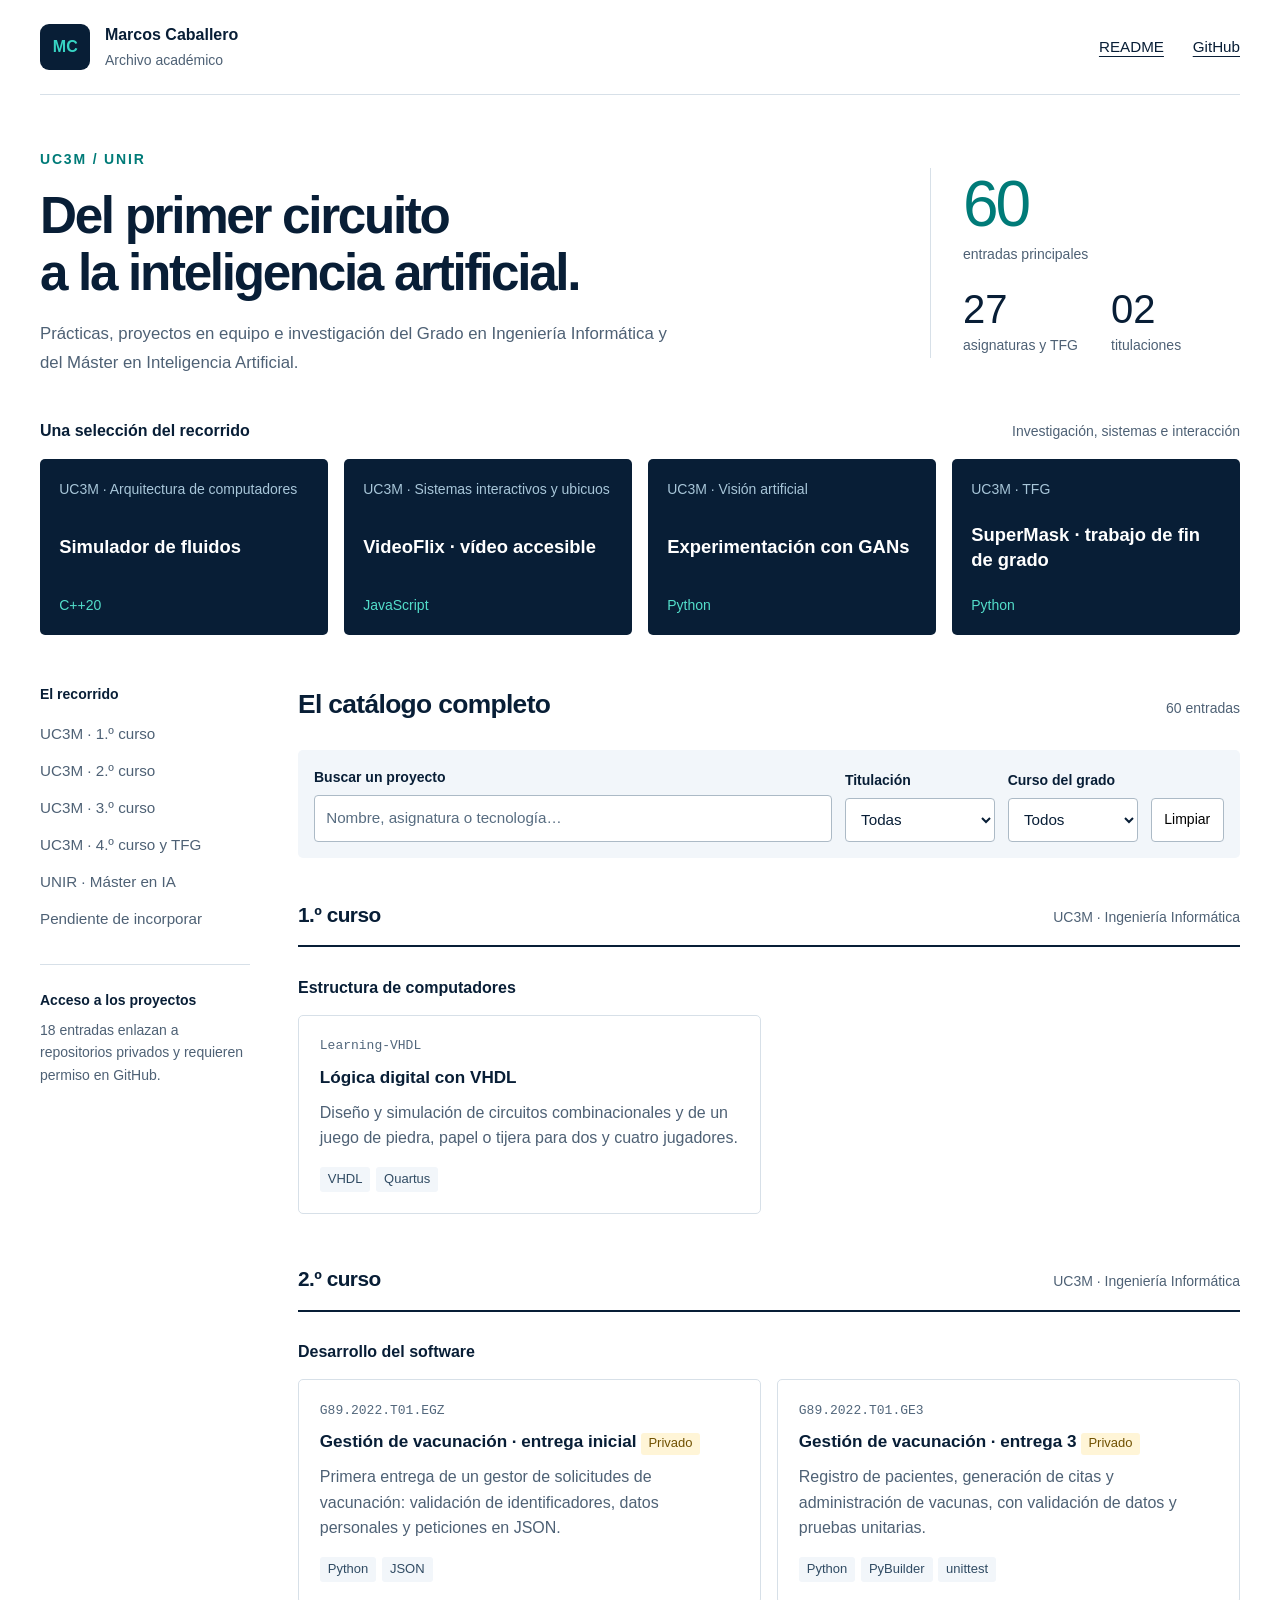
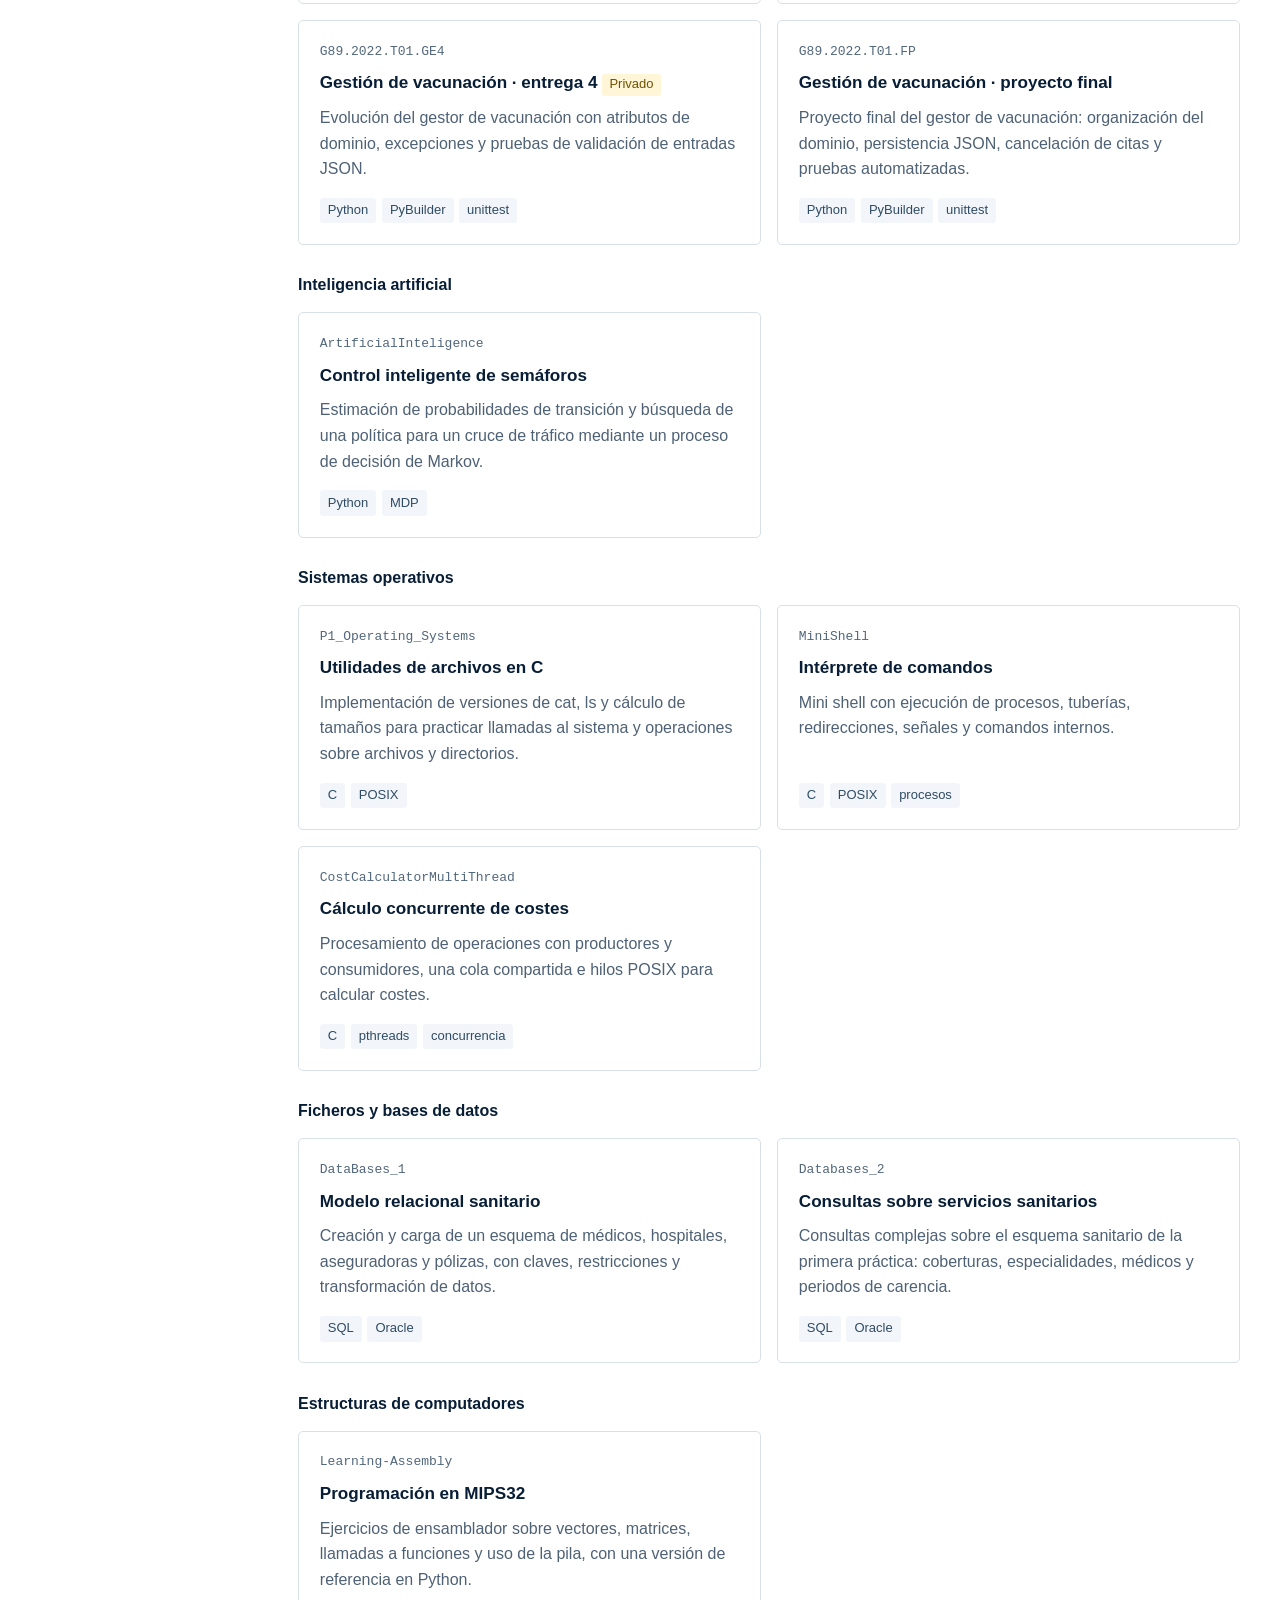
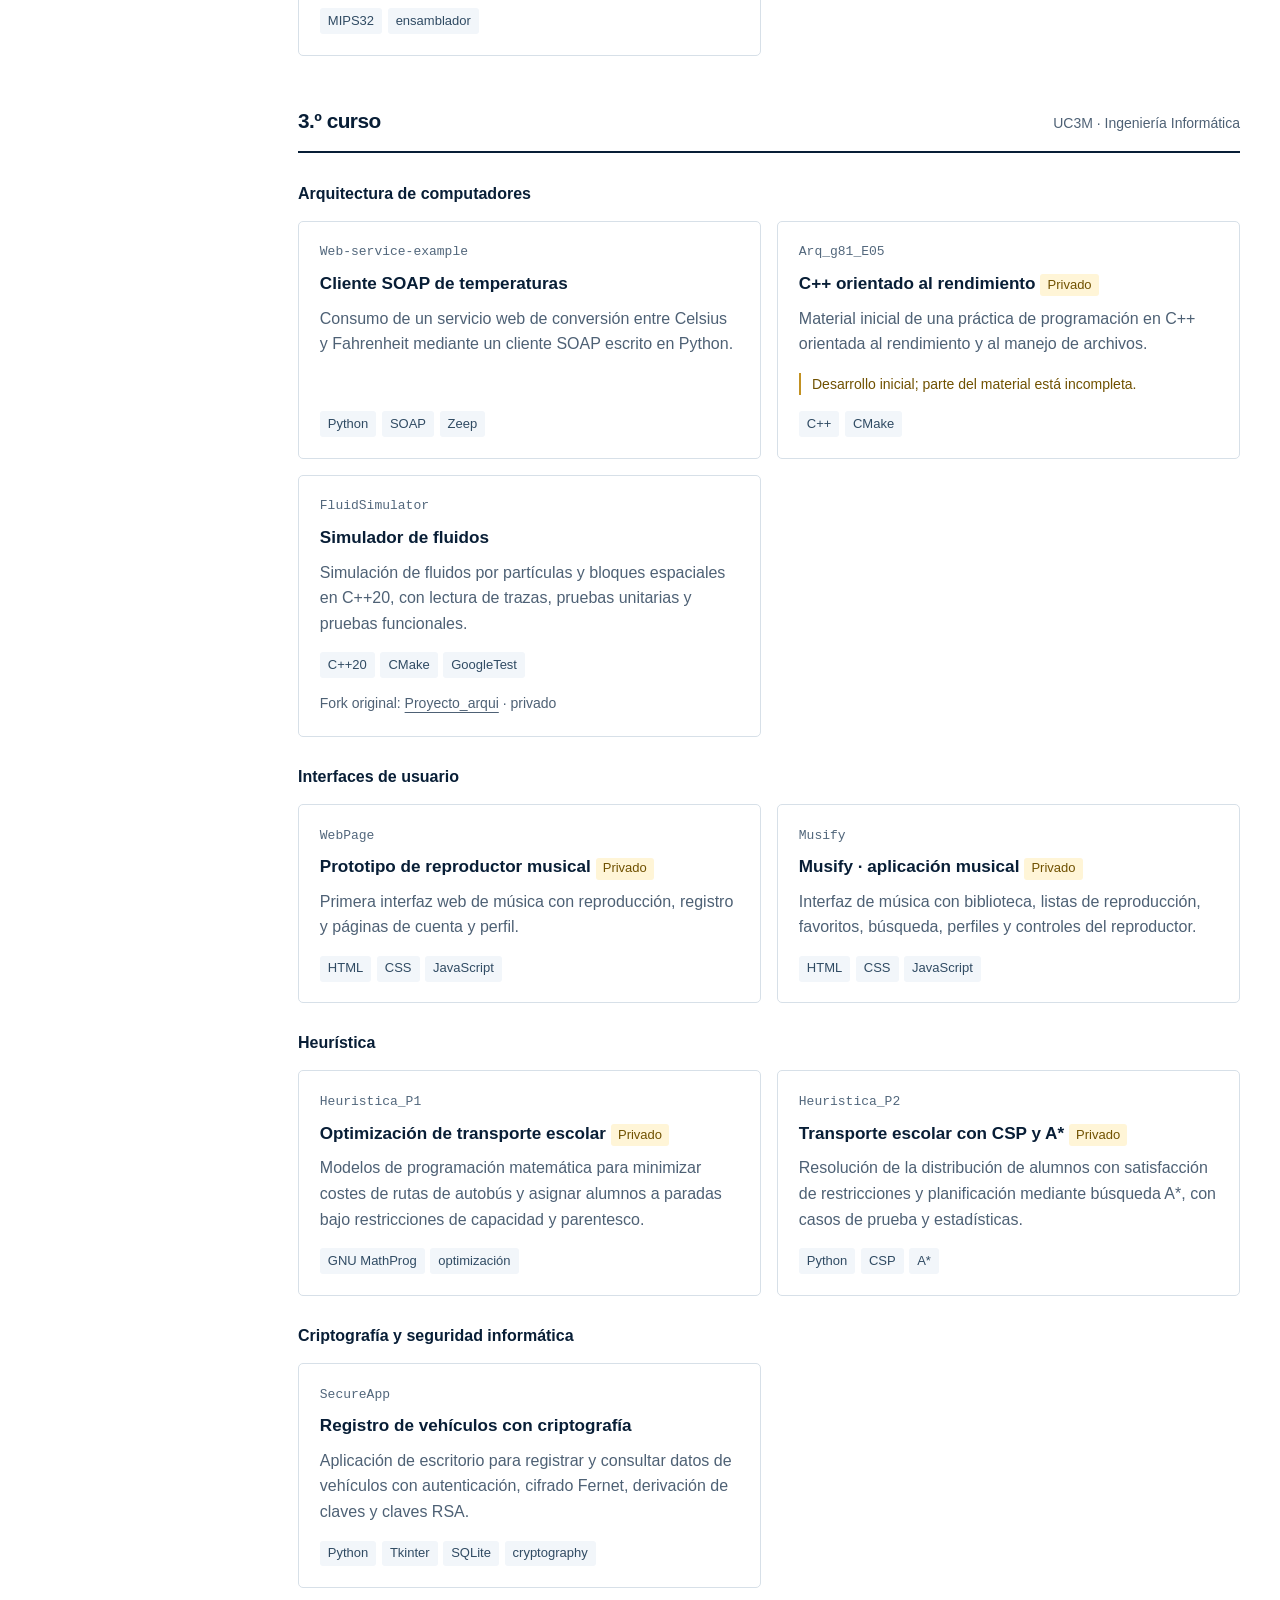
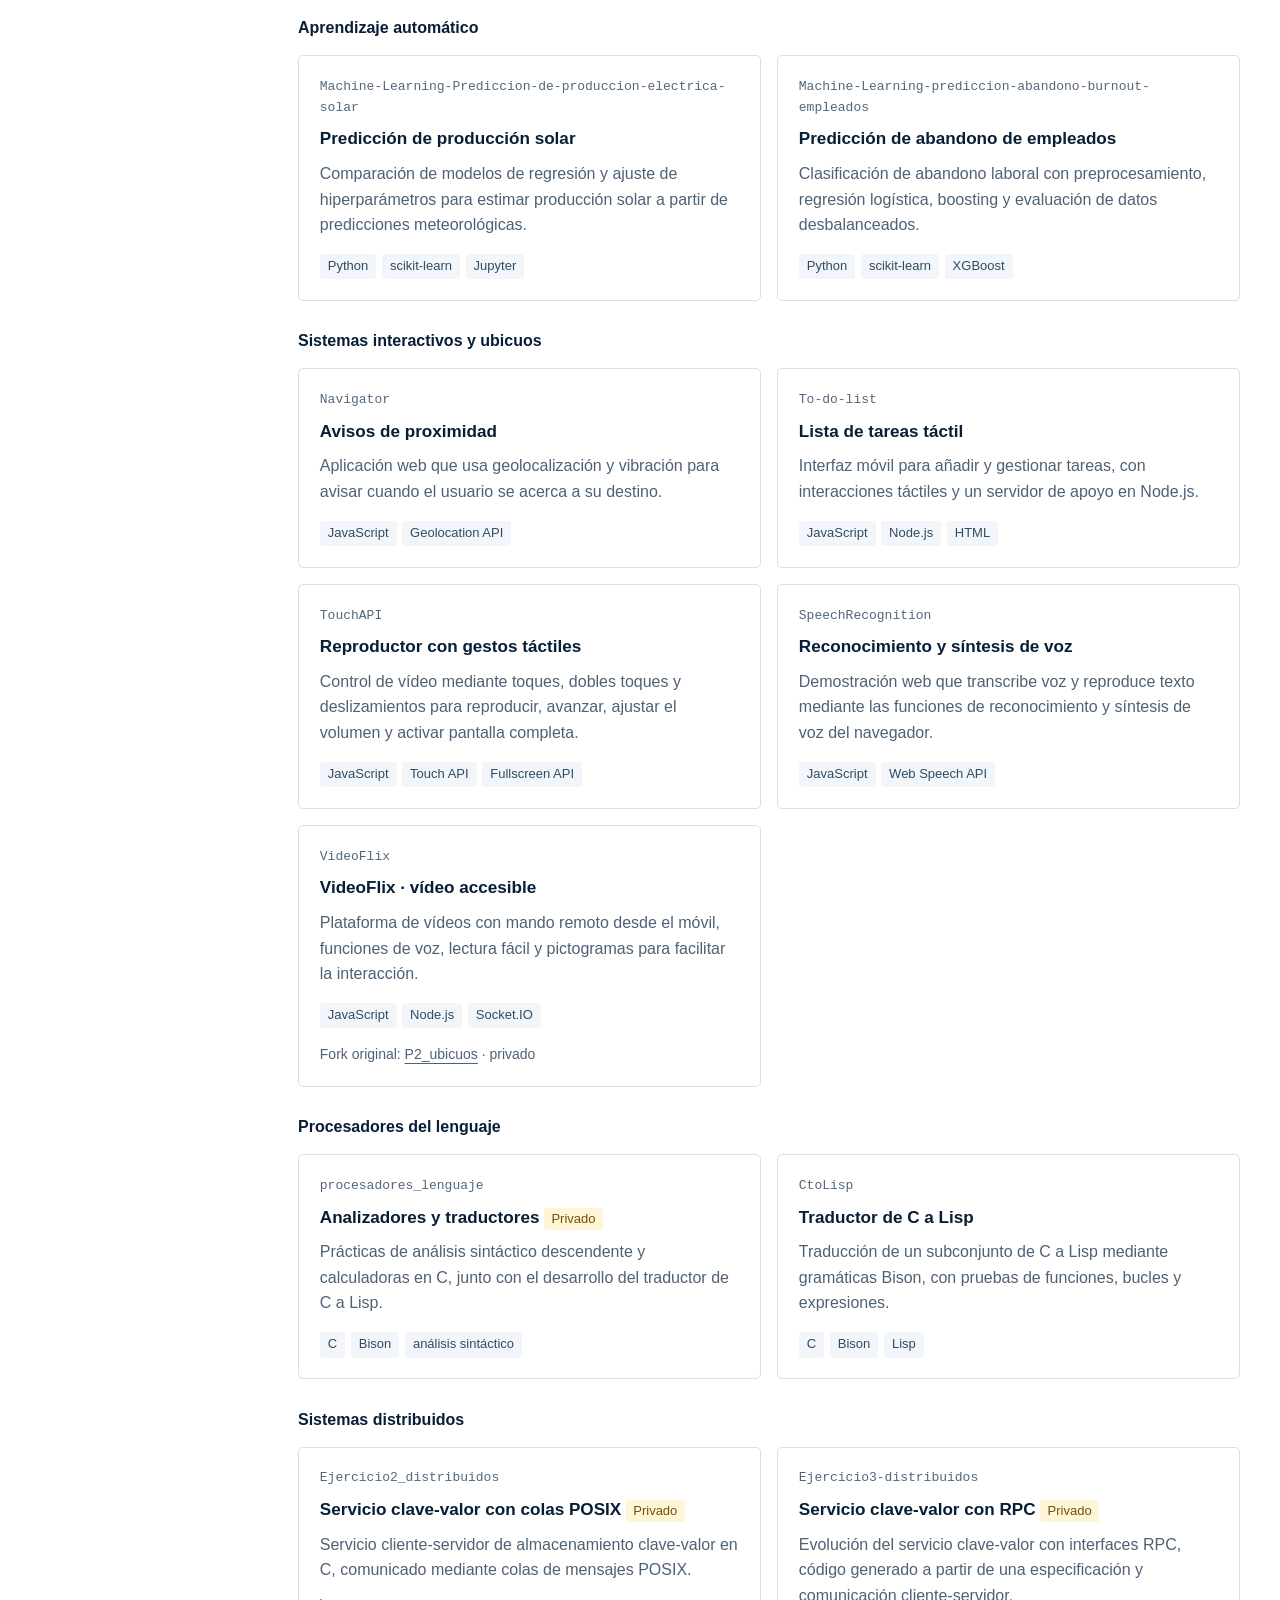
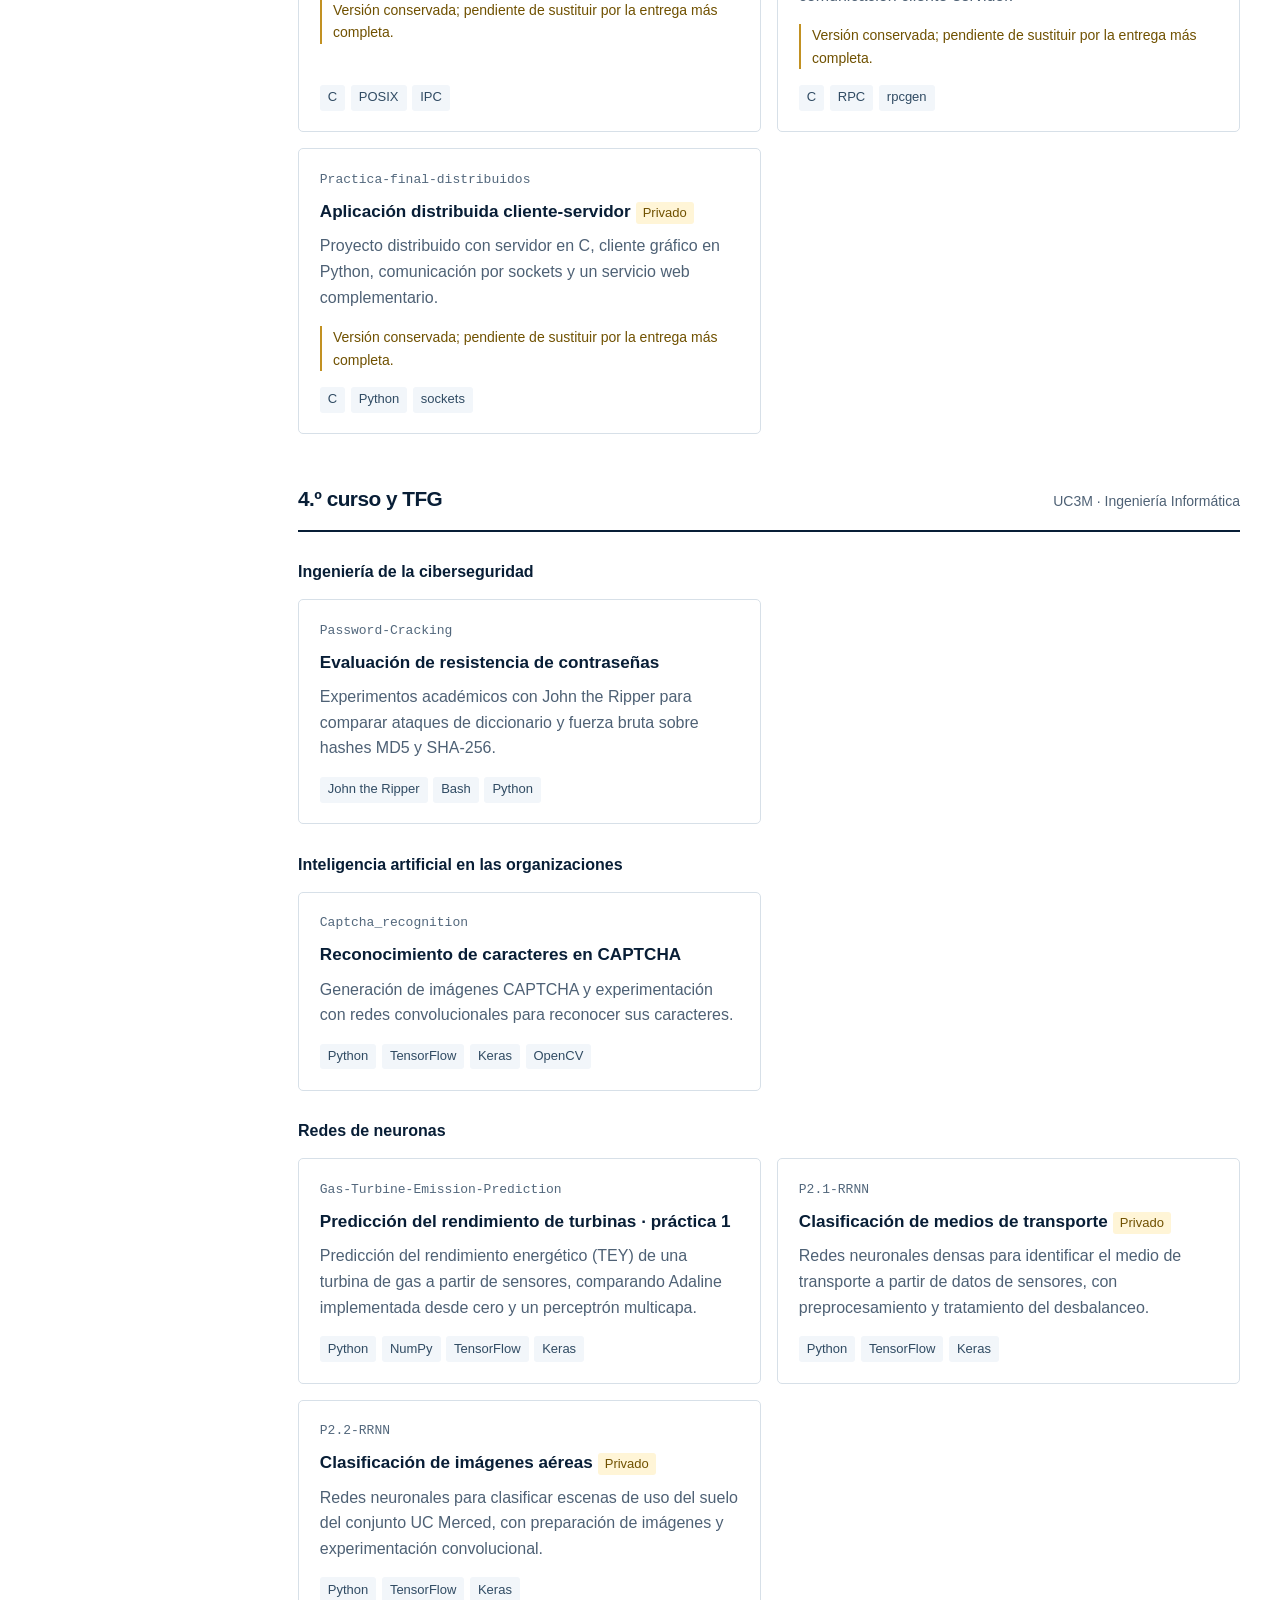
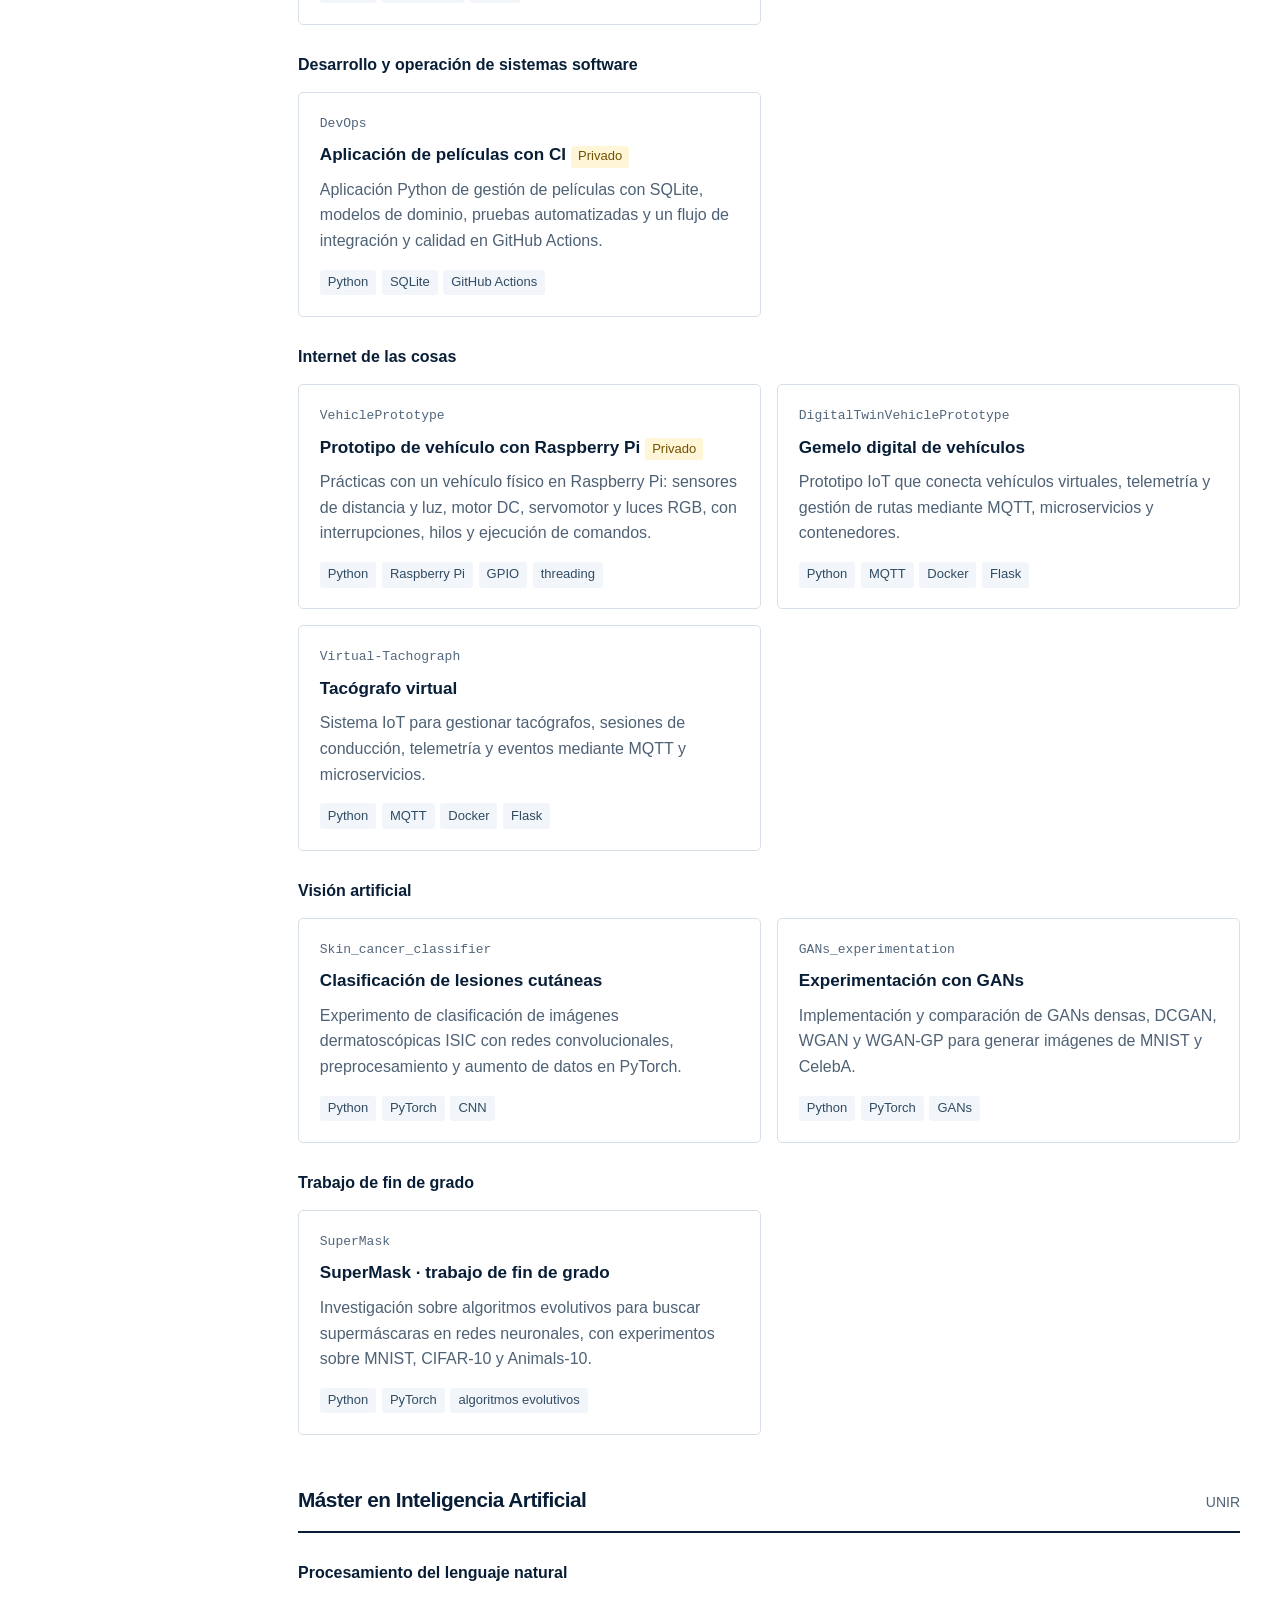
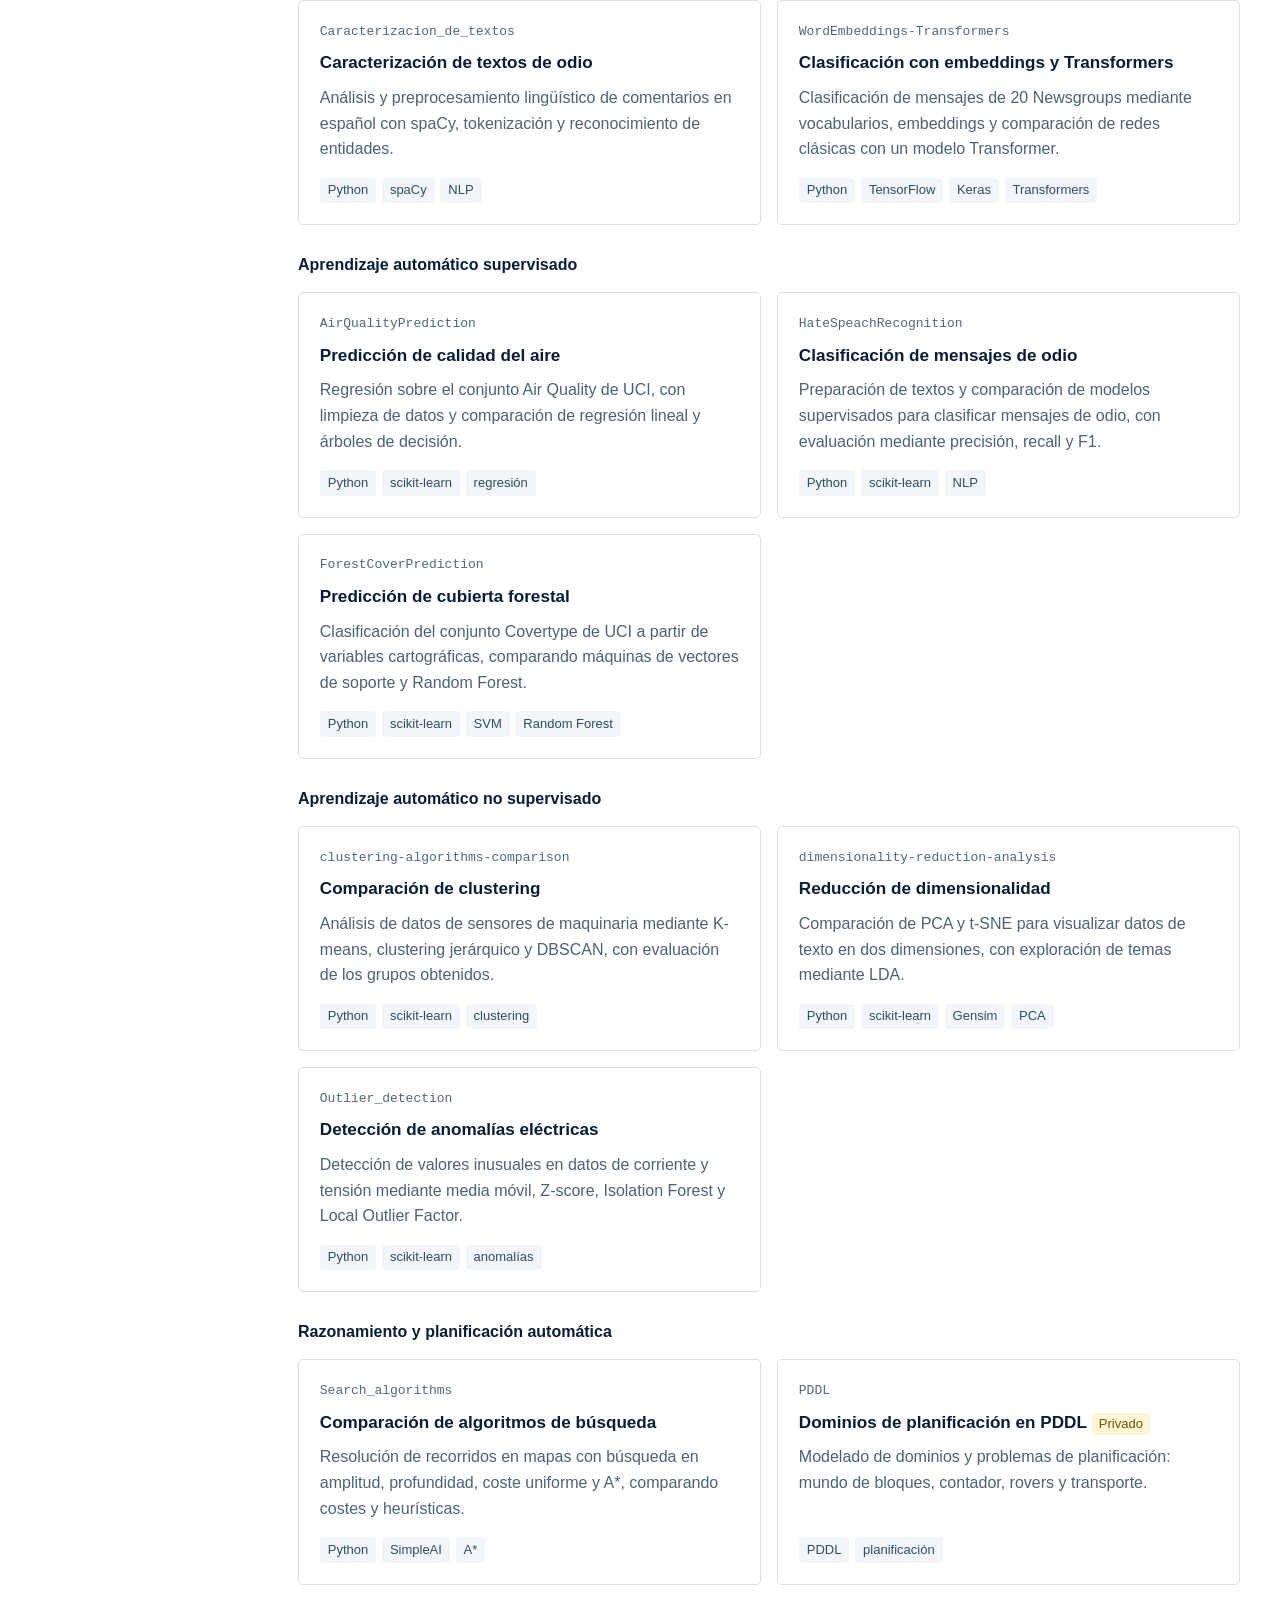
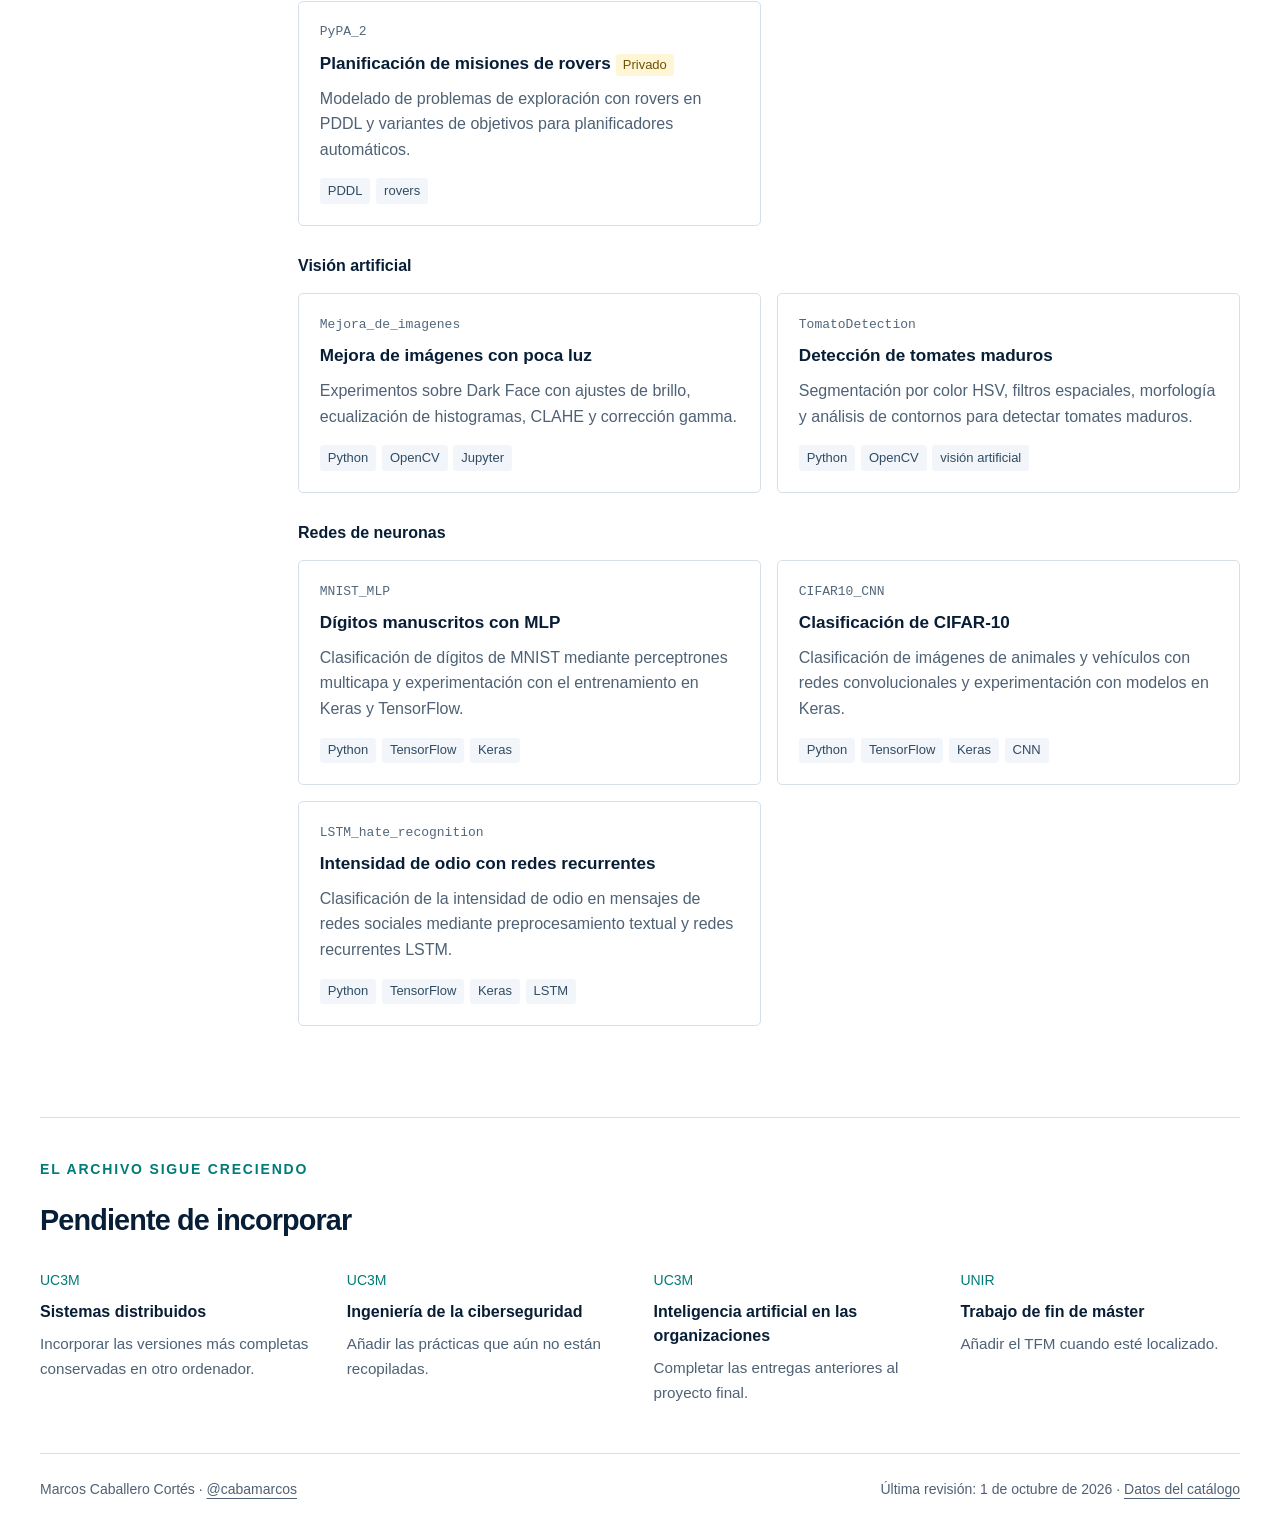
==== docs/index.html @ f686a2b2 "docs: add UC3M IoT vehicle prototype" ====
<!doctype html>
<html lang="es">
<head>
  <meta charset="utf-8">
  <meta name="viewport" content="width=device-width, initial-scale=1">
  <meta name="description" content="Proyectos de Marcos Caballero: Grado en Ingeniería Informática en UC3M y Máster en Inteligencia Artificial en UNIR. Código, investigación y prácticas por asignatura.">
  <meta name="theme-color" content="#081e36">
  <title>Proyectos académicos · Marcos Caballero</title>
  <link rel="icon" type="image/svg+xml" href="data:image/svg+xml,%3Csvg xmlns='http://www.w3.org/2000/svg' viewBox='0 0 64 64'%3E%3Crect width='64' height='64' rx='12' fill='%23081e36'/%3E%3Cpath d='M17 20h30v7H24v10h23v7H17z' fill='%2337d4c3'/%3E%3C/svg%3E">
  <link rel="stylesheet" href="styles.css">
  <script src="app.js" defer></script>
</head>
<body>
  <a class="skip" href="#catalogo">Saltar al catálogo</a>
  <header class="topbar wrap">
    <a class="identity" href="./"><span class="monogram" aria-hidden="true">MC</span><span>Marcos Caballero<span class="identity-sub">Archivo académico</span></span></a>
    <nav aria-label="Enlaces principales"><a href="https://github.com/cabamarcos/academic-projects#readme">README</a><a href="https://github.com/cabamarcos">GitHub</a></nav>
  </header>
  <main class="wrap">
    <section class="intro" aria-labelledby="page-title">
      <div><p class="eyebrow">UC3M / UNIR</p><h1 id="page-title">Del primer circuito<br>a la inteligencia artificial.</h1><p class="lead">Prácticas, proyectos en equipo e investigación del Grado en Ingeniería Informática y del Máster en Inteligencia Artificial.</p></div>
      <div class="totals"><div><strong>60</strong><span>entradas principales</span></div><div><strong>27</strong><span>asignaturas y TFG</span></div><div><strong>02</strong><span>titulaciones</span></div></div>
    </section>
    <section class="featured" aria-labelledby="destacados"><div class="section-label"><h2 id="destacados">Una selección del recorrido</h2><span>Investigación, sistemas e interacción</span></div><div class="featured-grid"><a class="feature" href="https://github.com/cabamarcos/FluidSimulator"><small>UC3M · Arquitectura de computadores</small><h3>Simulador de fluidos</h3><span>C++20</span></a><a class="feature" href="https://github.com/cabamarcos/VideoFlix"><small>UC3M · Sistemas interactivos y ubicuos</small><h3>VideoFlix · vídeo accesible</h3><span>JavaScript</span></a><a class="feature" href="https://github.com/cabamarcos/GANs_experimentation"><small>UC3M · Visión artificial</small><h3>Experimentación con GANs</h3><span>Python</span></a><a class="feature" href="https://github.com/cabamarcos/SuperMask"><small>UC3M · TFG</small><h3>SuperMask · trabajo de fin de grado</h3><span>Python</span></a></div></section>
    <div class="catalog-layout">
      <aside class="side"><h2>El recorrido</h2><nav aria-label="Índice del catálogo"><a href="#uc3m-1">UC3M · 1.º curso</a><a href="#uc3m-2">UC3M · 2.º curso</a><a href="#uc3m-3">UC3M · 3.º curso</a><a href="#uc3m-4">UC3M · 4.º curso y TFG</a><a href="#unir">UNIR · Máster en IA</a><a href="#pendiente">Pendiente de incorporar</a></nav><p class="access-note"><strong>Acceso a los proyectos</strong>18 entradas enlazan a repositorios privados y requieren permiso en GitHub.</p></aside>
      <section id="catalogo" class="catalog" aria-labelledby="catalog-title">
        <div class="catalog-heading"><h2 id="catalog-title">El catálogo completo</h2><p id="result-count" role="status" aria-live="polite">60 entradas</p></div>
        <form class="filters" role="search" aria-label="Buscar proyectos" hidden>
          <div class="search-field"><label for="search">Buscar un proyecto</label><input id="search" type="search" placeholder="Nombre, asignatura o tecnología…" autocomplete="off"></div>
          <div><label for="degree">Titulación</label><select id="degree"><option value="">Todas</option><option value="UC3M">Grado · UC3M</option><option value="UNIR">Máster · UNIR</option></select></div>
          <div><label for="year">Curso del grado</label><select id="year"><option value="">Todos</option><option value="1">1.º</option><option value="2">2.º</option><option value="3">3.º</option><option value="4">4.º y TFG</option></select></div>
          <button class="reset" type="reset">Limpiar</button>
        </form>
        <div id="empty" class="empty" hidden><h3>No hay proyectos con esos filtros.</h3><p>Prueba con otra asignatura, tecnología o titulación.</p></div>
        <div id="entries"><section class="course" id="uc3m-1"><div class="course-title"><h2>1.º curso</h2><span>UC3M · Ingeniería Informática</span></div><section class="subject"><h3>Estructura de computadores</h3><div class="project-grid"><article class="project" data-degree="UC3M" data-year="1" data-search="Lógica digital con VHDL Learning-VHDL Diseño y simulación de circuitos combinacionales y de un juego de piedra, papel o tijera para dos y cuatro jugadores. Estructura de computadores VHDL Quartus"><p class="repo-name">Learning-VHDL</p><h4><a href="https://github.com/cabamarcos/Learning-VHDL">Lógica digital con VHDL</a></h4><p class="description">Diseño y simulación de circuitos combinacionales y de un juego de piedra, papel o tijera para dos y cuatro jugadores.</p><ul class="tags" aria-label="Tecnologías"><li>VHDL</li><li>Quartus</li></ul></article></div></section></section><section class="course" id="uc3m-2"><div class="course-title"><h2>2.º curso</h2><span>UC3M · Ingeniería Informática</span></div><section class="subject"><h3>Desarrollo del software</h3><div class="project-grid"><article class="project" data-degree="UC3M" data-year="2" data-search="Gestión de vacunación · entrega inicial G89.2022.T01.EGZ Primera entrega de un gestor de solicitudes de vacunación: validación de identificadores, datos personales y peticiones en JSON. Desarrollo del software Python JSON"><p class="repo-name">G89.2022.T01.EGZ</p><h4><a href="https://github.com/cabamarcos/G89.2022.T01.EGZ">Gestión de vacunación · entrega inicial</a><span class="private">Privado</span></h4><p class="description">Primera entrega de un gestor de solicitudes de vacunación: validación de identificadores, datos personales y peticiones en JSON.</p><ul class="tags" aria-label="Tecnologías"><li>Python</li><li>JSON</li></ul></article><article class="project" data-degree="UC3M" data-year="2" data-search="Gestión de vacunación · entrega 3 G89.2022.T01.GE3 Registro de pacientes, generación de citas y administración de vacunas, con validación de datos y pruebas unitarias. Desarrollo del software Python PyBuilder unittest"><p class="repo-name">G89.2022.T01.GE3</p><h4><a href="https://github.com/cabamarcos/G89.2022.T01.GE3">Gestión de vacunación · entrega 3</a><span class="private">Privado</span></h4><p class="description">Registro de pacientes, generación de citas y administración de vacunas, con validación de datos y pruebas unitarias.</p><ul class="tags" aria-label="Tecnologías"><li>Python</li><li>PyBuilder</li><li>unittest</li></ul></article><article class="project" data-degree="UC3M" data-year="2" data-search="Gestión de vacunación · entrega 4 G89.2022.T01.GE4 Evolución del gestor de vacunación con atributos de dominio, excepciones y pruebas de validación de entradas JSON. Desarrollo del software Python PyBuilder unittest"><p class="repo-name">G89.2022.T01.GE4</p><h4><a href="https://github.com/cabamarcos/G89.2022.T01.GE4">Gestión de vacunación · entrega 4</a><span class="private">Privado</span></h4><p class="description">Evolución del gestor de vacunación con atributos de dominio, excepciones y pruebas de validación de entradas JSON.</p><ul class="tags" aria-label="Tecnologías"><li>Python</li><li>PyBuilder</li><li>unittest</li></ul></article><article class="project" data-degree="UC3M" data-year="2" data-search="Gestión de vacunación · proyecto final G89.2022.T01.FP Proyecto final del gestor de vacunación: organización del dominio, persistencia JSON, cancelación de citas y pruebas automatizadas. Desarrollo del software Python PyBuilder unittest"><p class="repo-name">G89.2022.T01.FP</p><h4><a href="https://github.com/cabamarcos/G89.2022.T01.FP">Gestión de vacunación · proyecto final</a></h4><p class="description">Proyecto final del gestor de vacunación: organización del dominio, persistencia JSON, cancelación de citas y pruebas automatizadas.</p><ul class="tags" aria-label="Tecnologías"><li>Python</li><li>PyBuilder</li><li>unittest</li></ul></article></div></section><section class="subject"><h3>Inteligencia artificial</h3><div class="project-grid"><article class="project" data-degree="UC3M" data-year="2" data-search="Control inteligente de semáforos ArtificialInteligence Estimación de probabilidades de transición y búsqueda de una política para un cruce de tráfico mediante un proceso de decisión de Markov. Inteligencia artificial Python MDP"><p class="repo-name">ArtificialInteligence</p><h4><a href="https://github.com/cabamarcos/ArtificialInteligence">Control inteligente de semáforos</a></h4><p class="description">Estimación de probabilidades de transición y búsqueda de una política para un cruce de tráfico mediante un proceso de decisión de Markov.</p><ul class="tags" aria-label="Tecnologías"><li>Python</li><li>MDP</li></ul></article></div></section><section class="subject"><h3>Sistemas operativos</h3><div class="project-grid"><article class="project" data-degree="UC3M" data-year="2" data-search="Utilidades de archivos en C P1_Operating_Systems Implementación de versiones de cat, ls y cálculo de tamaños para practicar llamadas al sistema y operaciones sobre archivos y directorios. Sistemas operativos C POSIX"><p class="repo-name">P1_Operating_Systems</p><h4><a href="https://github.com/cabamarcos/P1_Operating_Systems">Utilidades de archivos en C</a></h4><p class="description">Implementación de versiones de cat, ls y cálculo de tamaños para practicar llamadas al sistema y operaciones sobre archivos y directorios.</p><ul class="tags" aria-label="Tecnologías"><li>C</li><li>POSIX</li></ul></article><article class="project" data-degree="UC3M" data-year="2" data-search="Intérprete de comandos MiniShell Mini shell con ejecución de procesos, tuberías, redirecciones, señales y comandos internos. Sistemas operativos C POSIX procesos"><p class="repo-name">MiniShell</p><h4><a href="https://github.com/cabamarcos/MiniShell">Intérprete de comandos</a></h4><p class="description">Mini shell con ejecución de procesos, tuberías, redirecciones, señales y comandos internos.</p><ul class="tags" aria-label="Tecnologías"><li>C</li><li>POSIX</li><li>procesos</li></ul></article><article class="project" data-degree="UC3M" data-year="2" data-search="Cálculo concurrente de costes CostCalculatorMultiThread Procesamiento de operaciones con productores y consumidores, una cola compartida e hilos POSIX para calcular costes. Sistemas operativos C pthreads concurrencia"><p class="repo-name">CostCalculatorMultiThread</p><h4><a href="https://github.com/cabamarcos/CostCalculatorMultiThread">Cálculo concurrente de costes</a></h4><p class="description">Procesamiento de operaciones con productores y consumidores, una cola compartida e hilos POSIX para calcular costes.</p><ul class="tags" aria-label="Tecnologías"><li>C</li><li>pthreads</li><li>concurrencia</li></ul></article></div></section><section class="subject"><h3>Ficheros y bases de datos</h3><div class="project-grid"><article class="project" data-degree="UC3M" data-year="2" data-search="Modelo relacional sanitario DataBases_1 Creación y carga de un esquema de médicos, hospitales, aseguradoras y pólizas, con claves, restricciones y transformación de datos. Ficheros y bases de datos SQL Oracle"><p class="repo-name">DataBases_1</p><h4><a href="https://github.com/cabamarcos/DataBases_1">Modelo relacional sanitario</a></h4><p class="description">Creación y carga de un esquema de médicos, hospitales, aseguradoras y pólizas, con claves, restricciones y transformación de datos.</p><ul class="tags" aria-label="Tecnologías"><li>SQL</li><li>Oracle</li></ul></article><article class="project" data-degree="UC3M" data-year="2" data-search="Consultas sobre servicios sanitarios Databases_2 Consultas complejas sobre el esquema sanitario de la primera práctica: coberturas, especialidades, médicos y periodos de carencia. Ficheros y bases de datos SQL Oracle"><p class="repo-name">Databases_2</p><h4><a href="https://github.com/cabamarcos/Databases_2">Consultas sobre servicios sanitarios</a></h4><p class="description">Consultas complejas sobre el esquema sanitario de la primera práctica: coberturas, especialidades, médicos y periodos de carencia.</p><ul class="tags" aria-label="Tecnologías"><li>SQL</li><li>Oracle</li></ul></article></div></section><section class="subject"><h3>Estructuras de computadores</h3><div class="project-grid"><article class="project" data-degree="UC3M" data-year="2" data-search="Programación en MIPS32 Learning-Assembly Ejercicios de ensamblador sobre vectores, matrices, llamadas a funciones y uso de la pila, con una versión de referencia en Python. Estructuras de computadores MIPS32 ensamblador"><p class="repo-name">Learning-Assembly</p><h4><a href="https://github.com/cabamarcos/Learning-Assembly">Programación en MIPS32</a></h4><p class="description">Ejercicios de ensamblador sobre vectores, matrices, llamadas a funciones y uso de la pila, con una versión de referencia en Python.</p><ul class="tags" aria-label="Tecnologías"><li>MIPS32</li><li>ensamblador</li></ul></article></div></section></section><section class="course" id="uc3m-3"><div class="course-title"><h2>3.º curso</h2><span>UC3M · Ingeniería Informática</span></div><section class="subject"><h3>Arquitectura de computadores</h3><div class="project-grid"><article class="project" data-degree="UC3M" data-year="3" data-search="Cliente SOAP de temperaturas Web-service-example Consumo de un servicio web de conversión entre Celsius y Fahrenheit mediante un cliente SOAP escrito en Python. Arquitectura de computadores Python SOAP Zeep"><p class="repo-name">Web-service-example</p><h4><a href="https://github.com/cabamarcos/Web-service-example">Cliente SOAP de temperaturas</a></h4><p class="description">Consumo de un servicio web de conversión entre Celsius y Fahrenheit mediante un cliente SOAP escrito en Python.</p><ul class="tags" aria-label="Tecnologías"><li>Python</li><li>SOAP</li><li>Zeep</li></ul></article><article class="project" data-degree="UC3M" data-year="3" data-search="C++ orientado al rendimiento Arq_g81_E05 Material inicial de una práctica de programación en C++ orientada al rendimiento y al manejo de archivos. Arquitectura de computadores C++ CMake"><p class="repo-name">Arq_g81_E05</p><h4><a href="https://github.com/cabamarcos/Arq_g81_E05">C++ orientado al rendimiento</a><span class="private">Privado</span></h4><p class="description">Material inicial de una práctica de programación en C++ orientada al rendimiento y al manejo de archivos.</p><p class="project-note">Desarrollo inicial; parte del material está incompleta.</p><ul class="tags" aria-label="Tecnologías"><li>C++</li><li>CMake</li></ul></article><article class="project" data-degree="UC3M" data-year="3" data-search="Simulador de fluidos FluidSimulator Simulación de fluidos por partículas y bloques espaciales en C++20, con lectura de trazas, pruebas unitarias y pruebas funcionales. Arquitectura de computadores C++20 CMake GoogleTest"><p class="repo-name">FluidSimulator</p><h4><a href="https://github.com/cabamarcos/FluidSimulator">Simulador de fluidos</a></h4><p class="description">Simulación de fluidos por partículas y bloques espaciales en C++20, con lectura de trazas, pruebas unitarias y pruebas funcionales.</p><ul class="tags" aria-label="Tecnologías"><li>C++20</li><li>CMake</li><li>GoogleTest</li></ul><p class="alternatives">Fork original: <a href="https://github.com/cabamarcos/Proyecto_arqui">Proyecto_arqui</a> · privado</p></article></div></section><section class="subject"><h3>Interfaces de usuario</h3><div class="project-grid"><article class="project" data-degree="UC3M" data-year="3" data-search="Prototipo de reproductor musical WebPage Primera interfaz web de música con reproducción, registro y páginas de cuenta y perfil. Interfaces de usuario HTML CSS JavaScript"><p class="repo-name">WebPage</p><h4><a href="https://github.com/cabamarcos/WebPage">Prototipo de reproductor musical</a><span class="private">Privado</span></h4><p class="description">Primera interfaz web de música con reproducción, registro y páginas de cuenta y perfil.</p><ul class="tags" aria-label="Tecnologías"><li>HTML</li><li>CSS</li><li>JavaScript</li></ul></article><article class="project" data-degree="UC3M" data-year="3" data-search="Musify · aplicación musical Musify Interfaz de música con biblioteca, listas de reproducción, favoritos, búsqueda, perfiles y controles del reproductor. Interfaces de usuario HTML CSS JavaScript"><p class="repo-name">Musify</p><h4><a href="https://github.com/cabamarcos/Musify">Musify · aplicación musical</a><span class="private">Privado</span></h4><p class="description">Interfaz de música con biblioteca, listas de reproducción, favoritos, búsqueda, perfiles y controles del reproductor.</p><ul class="tags" aria-label="Tecnologías"><li>HTML</li><li>CSS</li><li>JavaScript</li></ul></article></div></section><section class="subject"><h3>Heurística</h3><div class="project-grid"><article class="project" data-degree="UC3M" data-year="3" data-search="Optimización de transporte escolar Heuristica_P1 Modelos de programación matemática para minimizar costes de rutas de autobús y asignar alumnos a paradas bajo restricciones de capacidad y parentesco. Heurística GNU MathProg optimización"><p class="repo-name">Heuristica_P1</p><h4><a href="https://github.com/cabamarcos/Heuristica_P1">Optimización de transporte escolar</a><span class="private">Privado</span></h4><p class="description">Modelos de programación matemática para minimizar costes de rutas de autobús y asignar alumnos a paradas bajo restricciones de capacidad y parentesco.</p><ul class="tags" aria-label="Tecnologías"><li>GNU MathProg</li><li>optimización</li></ul></article><article class="project" data-degree="UC3M" data-year="3" data-search="Transporte escolar con CSP y A* Heuristica_P2 Resolución de la distribución de alumnos con satisfacción de restricciones y planificación mediante búsqueda A*, con casos de prueba y estadísticas. Heurística Python CSP A*"><p class="repo-name">Heuristica_P2</p><h4><a href="https://github.com/cabamarcos/Heuristica_P2">Transporte escolar con CSP y A*</a><span class="private">Privado</span></h4><p class="description">Resolución de la distribución de alumnos con satisfacción de restricciones y planificación mediante búsqueda A*, con casos de prueba y estadísticas.</p><ul class="tags" aria-label="Tecnologías"><li>Python</li><li>CSP</li><li>A*</li></ul></article></div></section><section class="subject"><h3>Criptografía y seguridad informática</h3><div class="project-grid"><article class="project" data-degree="UC3M" data-year="3" data-search="Registro de vehículos con criptografía SecureApp Aplicación de escritorio para registrar y consultar datos de vehículos con autenticación, cifrado Fernet, derivación de claves y claves RSA. Criptografía y seguridad informática Python Tkinter SQLite cryptography"><p class="repo-name">SecureApp</p><h4><a href="https://github.com/cabamarcos/SecureApp">Registro de vehículos con criptografía</a></h4><p class="description">Aplicación de escritorio para registrar y consultar datos de vehículos con autenticación, cifrado Fernet, derivación de claves y claves RSA.</p><ul class="tags" aria-label="Tecnologías"><li>Python</li><li>Tkinter</li><li>SQLite</li><li>cryptography</li></ul></article></div></section><section class="subject"><h3>Aprendizaje automático</h3><div class="project-grid"><article class="project" data-degree="UC3M" data-year="3" data-search="Predicción de producción solar Machine-Learning-Prediccion-de-produccion-electrica-solar Comparación de modelos de regresión y ajuste de hiperparámetros para estimar producción solar a partir de predicciones meteorológicas. Aprendizaje automático Python scikit-learn Jupyter"><p class="repo-name">Machine-Learning-Prediccion-de-produccion-electrica-solar</p><h4><a href="https://github.com/cabamarcos/Machine-Learning-Prediccion-de-produccion-electrica-solar">Predicción de producción solar</a></h4><p class="description">Comparación de modelos de regresión y ajuste de hiperparámetros para estimar producción solar a partir de predicciones meteorológicas.</p><ul class="tags" aria-label="Tecnologías"><li>Python</li><li>scikit-learn</li><li>Jupyter</li></ul></article><article class="project" data-degree="UC3M" data-year="3" data-search="Predicción de abandono de empleados Machine-Learning-prediccion-abandono-burnout-empleados Clasificación de abandono laboral con preprocesamiento, regresión logística, boosting y evaluación de datos desbalanceados. Aprendizaje automático Python scikit-learn XGBoost"><p class="repo-name">Machine-Learning-prediccion-abandono-burnout-empleados</p><h4><a href="https://github.com/cabamarcos/Machine-Learning-prediccion-abandono-burnout-empleados">Predicción de abandono de empleados</a></h4><p class="description">Clasificación de abandono laboral con preprocesamiento, regresión logística, boosting y evaluación de datos desbalanceados.</p><ul class="tags" aria-label="Tecnologías"><li>Python</li><li>scikit-learn</li><li>XGBoost</li></ul></article></div></section><section class="subject"><h3>Sistemas interactivos y ubicuos</h3><div class="project-grid"><article class="project" data-degree="UC3M" data-year="3" data-search="Avisos de proximidad Navigator Aplicación web que usa geolocalización y vibración para avisar cuando el usuario se acerca a su destino. Sistemas interactivos y ubicuos JavaScript Geolocation API"><p class="repo-name">Navigator</p><h4><a href="https://github.com/cabamarcos/Navigator">Avisos de proximidad</a></h4><p class="description">Aplicación web que usa geolocalización y vibración para avisar cuando el usuario se acerca a su destino.</p><ul class="tags" aria-label="Tecnologías"><li>JavaScript</li><li>Geolocation API</li></ul></article><article class="project" data-degree="UC3M" data-year="3" data-search="Lista de tareas táctil To-do-list Interfaz móvil para añadir y gestionar tareas, con interacciones táctiles y un servidor de apoyo en Node.js. Sistemas interactivos y ubicuos JavaScript Node.js HTML"><p class="repo-name">To-do-list</p><h4><a href="https://github.com/cabamarcos/To-do-list">Lista de tareas táctil</a></h4><p class="description">Interfaz móvil para añadir y gestionar tareas, con interacciones táctiles y un servidor de apoyo en Node.js.</p><ul class="tags" aria-label="Tecnologías"><li>JavaScript</li><li>Node.js</li><li>HTML</li></ul></article><article class="project" data-degree="UC3M" data-year="3" data-search="Reproductor con gestos táctiles TouchAPI Control de vídeo mediante toques, dobles toques y deslizamientos para reproducir, avanzar, ajustar el volumen y activar pantalla completa. Sistemas interactivos y ubicuos JavaScript Touch API Fullscreen API"><p class="repo-name">TouchAPI</p><h4><a href="https://github.com/cabamarcos/TouchAPI">Reproductor con gestos táctiles</a></h4><p class="description">Control de vídeo mediante toques, dobles toques y deslizamientos para reproducir, avanzar, ajustar el volumen y activar pantalla completa.</p><ul class="tags" aria-label="Tecnologías"><li>JavaScript</li><li>Touch API</li><li>Fullscreen API</li></ul></article><article class="project" data-degree="UC3M" data-year="3" data-search="Reconocimiento y síntesis de voz SpeechRecognition Demostración web que transcribe voz y reproduce texto mediante las funciones de reconocimiento y síntesis de voz del navegador. Sistemas interactivos y ubicuos JavaScript Web Speech API"><p class="repo-name">SpeechRecognition</p><h4><a href="https://github.com/cabamarcos/SpeechRecognition">Reconocimiento y síntesis de voz</a></h4><p class="description">Demostración web que transcribe voz y reproduce texto mediante las funciones de reconocimiento y síntesis de voz del navegador.</p><ul class="tags" aria-label="Tecnologías"><li>JavaScript</li><li>Web Speech API</li></ul></article><article class="project" data-degree="UC3M" data-year="3" data-search="VideoFlix · vídeo accesible VideoFlix Plataforma de vídeos con mando remoto desde el móvil, funciones de voz, lectura fácil y pictogramas para facilitar la interacción. Sistemas interactivos y ubicuos JavaScript Node.js Socket.IO"><p class="repo-name">VideoFlix</p><h4><a href="https://github.com/cabamarcos/VideoFlix">VideoFlix · vídeo accesible</a></h4><p class="description">Plataforma de vídeos con mando remoto desde el móvil, funciones de voz, lectura fácil y pictogramas para facilitar la interacción.</p><ul class="tags" aria-label="Tecnologías"><li>JavaScript</li><li>Node.js</li><li>Socket.IO</li></ul><p class="alternatives">Fork original: <a href="https://github.com/cabamarcos/P2_ubicuos">P2_ubicuos</a> · privado</p></article></div></section><section class="subject"><h3>Procesadores del lenguaje</h3><div class="project-grid"><article class="project" data-degree="UC3M" data-year="3" data-search="Analizadores y traductores procesadores_lenguaje Prácticas de análisis sintáctico descendente y calculadoras en C, junto con el desarrollo del traductor de C a Lisp. Procesadores del lenguaje C Bison análisis sintáctico"><p class="repo-name">procesadores_lenguaje</p><h4><a href="https://github.com/cabamarcos/procesadores_lenguaje">Analizadores y traductores</a><span class="private">Privado</span></h4><p class="description">Prácticas de análisis sintáctico descendente y calculadoras en C, junto con el desarrollo del traductor de C a Lisp.</p><ul class="tags" aria-label="Tecnologías"><li>C</li><li>Bison</li><li>análisis sintáctico</li></ul></article><article class="project" data-degree="UC3M" data-year="3" data-search="Traductor de C a Lisp CtoLisp Traducción de un subconjunto de C a Lisp mediante gramáticas Bison, con pruebas de funciones, bucles y expresiones. Procesadores del lenguaje C Bison Lisp"><p class="repo-name">CtoLisp</p><h4><a href="https://github.com/cabamarcos/CtoLisp">Traductor de C a Lisp</a></h4><p class="description">Traducción de un subconjunto de C a Lisp mediante gramáticas Bison, con pruebas de funciones, bucles y expresiones.</p><ul class="tags" aria-label="Tecnologías"><li>C</li><li>Bison</li><li>Lisp</li></ul></article></div></section><section class="subject"><h3>Sistemas distribuidos</h3><div class="project-grid"><article class="project" data-degree="UC3M" data-year="3" data-search="Servicio clave-valor con colas POSIX Ejercicio2_distribuidos Servicio cliente-servidor de almacenamiento clave-valor en C, comunicado mediante colas de mensajes POSIX. Sistemas distribuidos C POSIX IPC"><p class="repo-name">Ejercicio2_distribuidos</p><h4><a href="https://github.com/cabamarcos/Ejercicio2_distribuidos">Servicio clave-valor con colas POSIX</a><span class="private">Privado</span></h4><p class="description">Servicio cliente-servidor de almacenamiento clave-valor en C, comunicado mediante colas de mensajes POSIX.</p><p class="project-note">Versión conservada; pendiente de sustituir por la entrega más completa.</p><ul class="tags" aria-label="Tecnologías"><li>C</li><li>POSIX</li><li>IPC</li></ul></article><article class="project" data-degree="UC3M" data-year="3" data-search="Servicio clave-valor con RPC Ejercicio3-distribuidos Evolución del servicio clave-valor con interfaces RPC, código generado a partir de una especificación y comunicación cliente-servidor. Sistemas distribuidos C RPC rpcgen"><p class="repo-name">Ejercicio3-distribuidos</p><h4><a href="https://github.com/cabamarcos/Ejercicio3-distribuidos">Servicio clave-valor con RPC</a><span class="private">Privado</span></h4><p class="description">Evolución del servicio clave-valor con interfaces RPC, código generado a partir de una especificación y comunicación cliente-servidor.</p><p class="project-note">Versión conservada; pendiente de sustituir por la entrega más completa.</p><ul class="tags" aria-label="Tecnologías"><li>C</li><li>RPC</li><li>rpcgen</li></ul></article><article class="project" data-degree="UC3M" data-year="3" data-search="Aplicación distribuida cliente-servidor Practica-final-distribuidos Proyecto distribuido con servidor en C, cliente gráfico en Python, comunicación por sockets y un servicio web complementario. Sistemas distribuidos C Python sockets"><p class="repo-name">Practica-final-distribuidos</p><h4><a href="https://github.com/cabamarcos/Practica-final-distribuidos">Aplicación distribuida cliente-servidor</a><span class="private">Privado</span></h4><p class="description">Proyecto distribuido con servidor en C, cliente gráfico en Python, comunicación por sockets y un servicio web complementario.</p><p class="project-note">Versión conservada; pendiente de sustituir por la entrega más completa.</p><ul class="tags" aria-label="Tecnologías"><li>C</li><li>Python</li><li>sockets</li></ul></article></div></section></section><section class="course" id="uc3m-4"><div class="course-title"><h2>4.º curso y TFG</h2><span>UC3M · Ingeniería Informática</span></div><section class="subject"><h3>Ingeniería de la ciberseguridad</h3><div class="project-grid"><article class="project" data-degree="UC3M" data-year="4" data-search="Evaluación de resistencia de contraseñas Password-Cracking Experimentos académicos con John the Ripper para comparar ataques de diccionario y fuerza bruta sobre hashes MD5 y SHA-256. Ingeniería de la ciberseguridad John the Ripper Bash Python"><p class="repo-name">Password-Cracking</p><h4><a href="https://github.com/cabamarcos/Password-Cracking">Evaluación de resistencia de contraseñas</a></h4><p class="description">Experimentos académicos con John the Ripper para comparar ataques de diccionario y fuerza bruta sobre hashes MD5 y SHA-256.</p><ul class="tags" aria-label="Tecnologías"><li>John the Ripper</li><li>Bash</li><li>Python</li></ul></article></div></section><section class="subject"><h3>Inteligencia artificial en las organizaciones</h3><div class="project-grid"><article class="project" data-degree="UC3M" data-year="4" data-search="Reconocimiento de caracteres en CAPTCHA Captcha_recognition Generación de imágenes CAPTCHA y experimentación con redes convolucionales para reconocer sus caracteres. Inteligencia artificial en las organizaciones Python TensorFlow Keras OpenCV"><p class="repo-name">Captcha_recognition</p><h4><a href="https://github.com/cabamarcos/Captcha_recognition">Reconocimiento de caracteres en CAPTCHA</a></h4><p class="description">Generación de imágenes CAPTCHA y experimentación con redes convolucionales para reconocer sus caracteres.</p><ul class="tags" aria-label="Tecnologías"><li>Python</li><li>TensorFlow</li><li>Keras</li><li>OpenCV</li></ul></article></div></section><section class="subject"><h3>Redes de neuronas</h3><div class="project-grid"><article class="project" data-degree="UC3M" data-year="4" data-search="Predicción del rendimiento de turbinas · práctica 1 Gas-Turbine-Emission-Prediction Predicción del rendimiento energético (TEY) de una turbina de gas a partir de sensores, comparando Adaline implementada desde cero y un perceptrón multicapa. Redes de neuronas Python NumPy TensorFlow Keras"><p class="repo-name">Gas-Turbine-Emission-Prediction</p><h4><a href="https://github.com/cabamarcos/Gas-Turbine-Emission-Prediction">Predicción del rendimiento de turbinas · práctica 1</a></h4><p class="description">Predicción del rendimiento energético (TEY) de una turbina de gas a partir de sensores, comparando Adaline implementada desde cero y un perceptrón multicapa.</p><ul class="tags" aria-label="Tecnologías"><li>Python</li><li>NumPy</li><li>TensorFlow</li><li>Keras</li></ul></article><article class="project" data-degree="UC3M" data-year="4" data-search="Clasificación de medios de transporte P2.1-RRNN Redes neuronales densas para identificar el medio de transporte a partir de datos de sensores, con preprocesamiento y tratamiento del desbalanceo. Redes de neuronas Python TensorFlow Keras"><p class="repo-name">P2.1-RRNN</p><h4><a href="https://github.com/cabamarcos/P2.1-RRNN">Clasificación de medios de transporte</a><span class="private">Privado</span></h4><p class="description">Redes neuronales densas para identificar el medio de transporte a partir de datos de sensores, con preprocesamiento y tratamiento del desbalanceo.</p><ul class="tags" aria-label="Tecnologías"><li>Python</li><li>TensorFlow</li><li>Keras</li></ul></article><article class="project" data-degree="UC3M" data-year="4" data-search="Clasificación de imágenes aéreas P2.2-RRNN Redes neuronales para clasificar escenas de uso del suelo del conjunto UC Merced, con preparación de imágenes y experimentación convolucional. Redes de neuronas Python TensorFlow Keras"><p class="repo-name">P2.2-RRNN</p><h4><a href="https://github.com/cabamarcos/P2.2-RRNN">Clasificación de imágenes aéreas</a><span class="private">Privado</span></h4><p class="description">Redes neuronales para clasificar escenas de uso del suelo del conjunto UC Merced, con preparación de imágenes y experimentación convolucional.</p><ul class="tags" aria-label="Tecnologías"><li>Python</li><li>TensorFlow</li><li>Keras</li></ul></article></div></section><section class="subject"><h3>Desarrollo y operación de sistemas software</h3><div class="project-grid"><article class="project" data-degree="UC3M" data-year="4" data-search="Aplicación de películas con CI DevOps Aplicación Python de gestión de películas con SQLite, modelos de dominio, pruebas automatizadas y un flujo de integración y calidad en GitHub Actions. Desarrollo y operación de sistemas software Python SQLite GitHub Actions"><p class="repo-name">DevOps</p><h4><a href="https://github.com/cabamarcos/DevOps">Aplicación de películas con CI</a><span class="private">Privado</span></h4><p class="description">Aplicación Python de gestión de películas con SQLite, modelos de dominio, pruebas automatizadas y un flujo de integración y calidad en GitHub Actions.</p><ul class="tags" aria-label="Tecnologías"><li>Python</li><li>SQLite</li><li>GitHub Actions</li></ul></article></div></section><section class="subject"><h3>Internet de las cosas</h3><div class="project-grid"><article class="project" data-degree="UC3M" data-year="4" data-search="Prototipo de vehículo con Raspberry Pi VehiclePrototype Prácticas con un vehículo físico en Raspberry Pi: sensores de distancia y luz, motor DC, servomotor y luces RGB, con interrupciones, hilos y ejecución de comandos. Internet de las cosas Python Raspberry Pi GPIO threading"><p class="repo-name">VehiclePrototype</p><h4><a href="https://github.com/cabamarcos/VehiclePrototype">Prototipo de vehículo con Raspberry Pi</a><span class="private">Privado</span></h4><p class="description">Prácticas con un vehículo físico en Raspberry Pi: sensores de distancia y luz, motor DC, servomotor y luces RGB, con interrupciones, hilos y ejecución de comandos.</p><ul class="tags" aria-label="Tecnologías"><li>Python</li><li>Raspberry Pi</li><li>GPIO</li><li>threading</li></ul></article><article class="project" data-degree="UC3M" data-year="4" data-search="Gemelo digital de vehículos DigitalTwinVehiclePrototype Prototipo IoT que conecta vehículos virtuales, telemetría y gestión de rutas mediante MQTT, microservicios y contenedores. Internet de las cosas Python MQTT Docker Flask"><p class="repo-name">DigitalTwinVehiclePrototype</p><h4><a href="https://github.com/cabamarcos/DigitalTwinVehiclePrototype">Gemelo digital de vehículos</a></h4><p class="description">Prototipo IoT que conecta vehículos virtuales, telemetría y gestión de rutas mediante MQTT, microservicios y contenedores.</p><ul class="tags" aria-label="Tecnologías"><li>Python</li><li>MQTT</li><li>Docker</li><li>Flask</li></ul></article><article class="project" data-degree="UC3M" data-year="4" data-search="Tacógrafo virtual Virtual-Tachograph Sistema IoT para gestionar tacógrafos, sesiones de conducción, telemetría y eventos mediante MQTT y microservicios. Internet de las cosas Python MQTT Docker Flask"><p class="repo-name">Virtual-Tachograph</p><h4><a href="https://github.com/cabamarcos/Virtual-Tachograph">Tacógrafo virtual</a></h4><p class="description">Sistema IoT para gestionar tacógrafos, sesiones de conducción, telemetría y eventos mediante MQTT y microservicios.</p><ul class="tags" aria-label="Tecnologías"><li>Python</li><li>MQTT</li><li>Docker</li><li>Flask</li></ul></article></div></section><section class="subject"><h3>Visión artificial</h3><div class="project-grid"><article class="project" data-degree="UC3M" data-year="4" data-search="Clasificación de lesiones cutáneas Skin_cancer_classifier Experimento de clasificación de imágenes dermatoscópicas ISIC con redes convolucionales, preprocesamiento y aumento de datos en PyTorch. Visión artificial Python PyTorch CNN"><p class="repo-name">Skin_cancer_classifier</p><h4><a href="https://github.com/cabamarcos/Skin_cancer_classifier">Clasificación de lesiones cutáneas</a></h4><p class="description">Experimento de clasificación de imágenes dermatoscópicas ISIC con redes convolucionales, preprocesamiento y aumento de datos en PyTorch.</p><ul class="tags" aria-label="Tecnologías"><li>Python</li><li>PyTorch</li><li>CNN</li></ul></article><article class="project" data-degree="UC3M" data-year="4" data-search="Experimentación con GANs GANs_experimentation Implementación y comparación de GANs densas, DCGAN, WGAN y WGAN-GP para generar imágenes de MNIST y CelebA. Visión artificial Python PyTorch GANs"><p class="repo-name">GANs_experimentation</p><h4><a href="https://github.com/cabamarcos/GANs_experimentation">Experimentación con GANs</a></h4><p class="description">Implementación y comparación de GANs densas, DCGAN, WGAN y WGAN-GP para generar imágenes de MNIST y CelebA.</p><ul class="tags" aria-label="Tecnologías"><li>Python</li><li>PyTorch</li><li>GANs</li></ul></article></div></section><section class="subject"><h3>Trabajo de fin de grado</h3><div class="project-grid"><article class="project" data-degree="UC3M" data-year="4" data-search="SuperMask · trabajo de fin de grado SuperMask Investigación sobre algoritmos evolutivos para buscar supermáscaras en redes neuronales, con experimentos sobre MNIST, CIFAR-10 y Animals-10. Trabajo de fin de grado Python PyTorch algoritmos evolutivos"><p class="repo-name">SuperMask</p><h4><a href="https://github.com/cabamarcos/SuperMask">SuperMask · trabajo de fin de grado</a></h4><p class="description">Investigación sobre algoritmos evolutivos para buscar supermáscaras en redes neuronales, con experimentos sobre MNIST, CIFAR-10 y Animals-10.</p><ul class="tags" aria-label="Tecnologías"><li>Python</li><li>PyTorch</li><li>algoritmos evolutivos</li></ul></article></div></section></section><section class="course" id="unir"><div class="course-title"><h2>Máster en Inteligencia Artificial</h2><span>UNIR</span></div><section class="subject"><h3>Procesamiento del lenguaje natural</h3><div class="project-grid"><article class="project" data-degree="UNIR" data-year="" data-search="Caracterización de textos de odio Caracterizacion_de_textos Análisis y preprocesamiento lingüístico de comentarios en español con spaCy, tokenización y reconocimiento de entidades. Procesamiento del lenguaje natural Python spaCy NLP"><p class="repo-name">Caracterizacion_de_textos</p><h4><a href="https://github.com/cabamarcos/Caracterizacion_de_textos">Caracterización de textos de odio</a></h4><p class="description">Análisis y preprocesamiento lingüístico de comentarios en español con spaCy, tokenización y reconocimiento de entidades.</p><ul class="tags" aria-label="Tecnologías"><li>Python</li><li>spaCy</li><li>NLP</li></ul></article><article class="project" data-degree="UNIR" data-year="" data-search="Clasificación con embeddings y Transformers WordEmbeddings-Transformers Clasificación de mensajes de 20 Newsgroups mediante vocabularios, embeddings y comparación de redes clásicas con un modelo Transformer. Procesamiento del lenguaje natural Python TensorFlow Keras Transformers"><p class="repo-name">WordEmbeddings-Transformers</p><h4><a href="https://github.com/cabamarcos/WordEmbeddings-Transformers">Clasificación con embeddings y Transformers</a></h4><p class="description">Clasificación de mensajes de 20 Newsgroups mediante vocabularios, embeddings y comparación de redes clásicas con un modelo Transformer.</p><ul class="tags" aria-label="Tecnologías"><li>Python</li><li>TensorFlow</li><li>Keras</li><li>Transformers</li></ul></article></div></section><section class="subject"><h3>Aprendizaje automático supervisado</h3><div class="project-grid"><article class="project" data-degree="UNIR" data-year="" data-search="Predicción de calidad del aire AirQualityPrediction Regresión sobre el conjunto Air Quality de UCI, con limpieza de datos y comparación de regresión lineal y árboles de decisión. Aprendizaje automático supervisado Python scikit-learn regresión"><p class="repo-name">AirQualityPrediction</p><h4><a href="https://github.com/cabamarcos/AirQualityPrediction">Predicción de calidad del aire</a></h4><p class="description">Regresión sobre el conjunto Air Quality de UCI, con limpieza de datos y comparación de regresión lineal y árboles de decisión.</p><ul class="tags" aria-label="Tecnologías"><li>Python</li><li>scikit-learn</li><li>regresión</li></ul></article><article class="project" data-degree="UNIR" data-year="" data-search="Clasificación de mensajes de odio HateSpeachRecognition Preparación de textos y comparación de modelos supervisados para clasificar mensajes de odio, con evaluación mediante precisión, recall y F1. Aprendizaje automático supervisado Python scikit-learn NLP"><p class="repo-name">HateSpeachRecognition</p><h4><a href="https://github.com/cabamarcos/HateSpeachRecognition">Clasificación de mensajes de odio</a></h4><p class="description">Preparación de textos y comparación de modelos supervisados para clasificar mensajes de odio, con evaluación mediante precisión, recall y F1.</p><ul class="tags" aria-label="Tecnologías"><li>Python</li><li>scikit-learn</li><li>NLP</li></ul></article><article class="project" data-degree="UNIR" data-year="" data-search="Predicción de cubierta forestal ForestCoverPrediction Clasificación del conjunto Covertype de UCI a partir de variables cartográficas, comparando máquinas de vectores de soporte y Random Forest. Aprendizaje automático supervisado Python scikit-learn SVM Random Forest"><p class="repo-name">ForestCoverPrediction</p><h4><a href="https://github.com/cabamarcos/ForestCoverPrediction">Predicción de cubierta forestal</a></h4><p class="description">Clasificación del conjunto Covertype de UCI a partir de variables cartográficas, comparando máquinas de vectores de soporte y Random Forest.</p><ul class="tags" aria-label="Tecnologías"><li>Python</li><li>scikit-learn</li><li>SVM</li><li>Random Forest</li></ul></article></div></section><section class="subject"><h3>Aprendizaje automático no supervisado</h3><div class="project-grid"><article class="project" data-degree="UNIR" data-year="" data-search="Comparación de clustering clustering-algorithms-comparison Análisis de datos de sensores de maquinaria mediante K-means, clustering jerárquico y DBSCAN, con evaluación de los grupos obtenidos. Aprendizaje automático no supervisado Python scikit-learn clustering"><p class="repo-name">clustering-algorithms-comparison</p><h4><a href="https://github.com/cabamarcos/clustering-algorithms-comparison">Comparación de clustering</a></h4><p class="description">Análisis de datos de sensores de maquinaria mediante K-means, clustering jerárquico y DBSCAN, con evaluación de los grupos obtenidos.</p><ul class="tags" aria-label="Tecnologías"><li>Python</li><li>scikit-learn</li><li>clustering</li></ul></article><article class="project" data-degree="UNIR" data-year="" data-search="Reducción de dimensionalidad dimensionality-reduction-analysis Comparación de PCA y t-SNE para visualizar datos de texto en dos dimensiones, con exploración de temas mediante LDA. Aprendizaje automático no supervisado Python scikit-learn Gensim PCA"><p class="repo-name">dimensionality-reduction-analysis</p><h4><a href="https://github.com/cabamarcos/dimensionality-reduction-analysis">Reducción de dimensionalidad</a></h4><p class="description">Comparación de PCA y t-SNE para visualizar datos de texto en dos dimensiones, con exploración de temas mediante LDA.</p><ul class="tags" aria-label="Tecnologías"><li>Python</li><li>scikit-learn</li><li>Gensim</li><li>PCA</li></ul></article><article class="project" data-degree="UNIR" data-year="" data-search="Detección de anomalías eléctricas Outlier_detection Detección de valores inusuales en datos de corriente y tensión mediante media móvil, Z-score, Isolation Forest y Local Outlier Factor. Aprendizaje automático no supervisado Python scikit-learn anomalías"><p class="repo-name">Outlier_detection</p><h4><a href="https://github.com/cabamarcos/Outlier_detection">Detección de anomalías eléctricas</a></h4><p class="description">Detección de valores inusuales en datos de corriente y tensión mediante media móvil, Z-score, Isolation Forest y Local Outlier Factor.</p><ul class="tags" aria-label="Tecnologías"><li>Python</li><li>scikit-learn</li><li>anomalías</li></ul></article></div></section><section class="subject"><h3>Razonamiento y planificación automática</h3><div class="project-grid"><article class="project" data-degree="UNIR" data-year="" data-search="Comparación de algoritmos de búsqueda Search_algorithms Resolución de recorridos en mapas con búsqueda en amplitud, profundidad, coste uniforme y A*, comparando costes y heurísticas. Razonamiento y planificación automática Python SimpleAI A*"><p class="repo-name">Search_algorithms</p><h4><a href="https://github.com/cabamarcos/Search_algorithms">Comparación de algoritmos de búsqueda</a></h4><p class="description">Resolución de recorridos en mapas con búsqueda en amplitud, profundidad, coste uniforme y A*, comparando costes y heurísticas.</p><ul class="tags" aria-label="Tecnologías"><li>Python</li><li>SimpleAI</li><li>A*</li></ul></article><article class="project" data-degree="UNIR" data-year="" data-search="Dominios de planificación en PDDL PDDL Modelado de dominios y problemas de planificación: mundo de bloques, contador, rovers y transporte. Razonamiento y planificación automática PDDL planificación"><p class="repo-name">PDDL</p><h4><a href="https://github.com/cabamarcos/PDDL">Dominios de planificación en PDDL</a><span class="private">Privado</span></h4><p class="description">Modelado de dominios y problemas de planificación: mundo de bloques, contador, rovers y transporte.</p><ul class="tags" aria-label="Tecnologías"><li>PDDL</li><li>planificación</li></ul></article><article class="project" data-degree="UNIR" data-year="" data-search="Planificación de misiones de rovers PyPA_2 Modelado de problemas de exploración con rovers en PDDL y variantes de objetivos para planificadores automáticos. Razonamiento y planificación automática PDDL rovers"><p class="repo-name">PyPA_2</p><h4><a href="https://github.com/cabamarcos/PyPA_2">Planificación de misiones de rovers</a><span class="private">Privado</span></h4><p class="description">Modelado de problemas de exploración con rovers en PDDL y variantes de objetivos para planificadores automáticos.</p><ul class="tags" aria-label="Tecnologías"><li>PDDL</li><li>rovers</li></ul></article></div></section><section class="subject"><h3>Visión artificial</h3><div class="project-grid"><article class="project" data-degree="UNIR" data-year="" data-search="Mejora de imágenes con poca luz Mejora_de_imagenes Experimentos sobre Dark Face con ajustes de brillo, ecualización de histogramas, CLAHE y corrección gamma. Visión artificial Python OpenCV Jupyter"><p class="repo-name">Mejora_de_imagenes</p><h4><a href="https://github.com/cabamarcos/Mejora_de_imagenes">Mejora de imágenes con poca luz</a></h4><p class="description">Experimentos sobre Dark Face con ajustes de brillo, ecualización de histogramas, CLAHE y corrección gamma.</p><ul class="tags" aria-label="Tecnologías"><li>Python</li><li>OpenCV</li><li>Jupyter</li></ul></article><article class="project" data-degree="UNIR" data-year="" data-search="Detección de tomates maduros TomatoDetection Segmentación por color HSV, filtros espaciales, morfología y análisis de contornos para detectar tomates maduros. Visión artificial Python OpenCV visión artificial"><p class="repo-name">TomatoDetection</p><h4><a href="https://github.com/cabamarcos/TomatoDetection">Detección de tomates maduros</a></h4><p class="description">Segmentación por color HSV, filtros espaciales, morfología y análisis de contornos para detectar tomates maduros.</p><ul class="tags" aria-label="Tecnologías"><li>Python</li><li>OpenCV</li><li>visión artificial</li></ul></article></div></section><section class="subject"><h3>Redes de neuronas</h3><div class="project-grid"><article class="project" data-degree="UNIR" data-year="" data-search="Dígitos manuscritos con MLP MNIST_MLP Clasificación de dígitos de MNIST mediante perceptrones multicapa y experimentación con el entrenamiento en Keras y TensorFlow. Redes de neuronas Python TensorFlow Keras"><p class="repo-name">MNIST_MLP</p><h4><a href="https://github.com/cabamarcos/MNIST_MLP">Dígitos manuscritos con MLP</a></h4><p class="description">Clasificación de dígitos de MNIST mediante perceptrones multicapa y experimentación con el entrenamiento en Keras y TensorFlow.</p><ul class="tags" aria-label="Tecnologías"><li>Python</li><li>TensorFlow</li><li>Keras</li></ul></article><article class="project" data-degree="UNIR" data-year="" data-search="Clasificación de CIFAR-10 CIFAR10_CNN Clasificación de imágenes de animales y vehículos con redes convolucionales y experimentación con modelos en Keras. Redes de neuronas Python TensorFlow Keras CNN"><p class="repo-name">CIFAR10_CNN</p><h4><a href="https://github.com/cabamarcos/CIFAR10_CNN">Clasificación de CIFAR-10</a></h4><p class="description">Clasificación de imágenes de animales y vehículos con redes convolucionales y experimentación con modelos en Keras.</p><ul class="tags" aria-label="Tecnologías"><li>Python</li><li>TensorFlow</li><li>Keras</li><li>CNN</li></ul></article><article class="project" data-degree="UNIR" data-year="" data-search="Intensidad de odio con redes recurrentes LSTM_hate_recognition Clasificación de la intensidad de odio en mensajes de redes sociales mediante preprocesamiento textual y redes recurrentes LSTM. Redes de neuronas Python TensorFlow Keras LSTM"><p class="repo-name">LSTM_hate_recognition</p><h4><a href="https://github.com/cabamarcos/LSTM_hate_recognition">Intensidad de odio con redes recurrentes</a></h4><p class="description">Clasificación de la intensidad de odio en mensajes de redes sociales mediante preprocesamiento textual y redes recurrentes LSTM.</p><ul class="tags" aria-label="Tecnologías"><li>Python</li><li>TensorFlow</li><li>Keras</li><li>LSTM</li></ul></article></div></section></section></div>
      </section>
    </div>
    <section id="pendiente" class="pending" aria-labelledby="pending-title"><p class="eyebrow">El archivo sigue creciendo</p><h2 id="pending-title">Pendiente de incorporar</h2><div class="pending-grid"><article class="pending-item"><small>UC3M</small><h3>Sistemas distribuidos</h3><p>Incorporar las versiones más completas conservadas en otro ordenador.</p></article><article class="pending-item"><small>UC3M</small><h3>Ingeniería de la ciberseguridad</h3><p>Añadir las prácticas que aún no están recopiladas.</p></article><article class="pending-item"><small>UC3M</small><h3>Inteligencia artificial en las organizaciones</h3><p>Completar las entregas anteriores al proyecto final.</p></article><article class="pending-item"><small>UNIR</small><h3>Trabajo de fin de máster</h3><p>Añadir el TFM cuando esté localizado.</p></article></div></section>
  </main>
  <footer class="wrap"><p>Marcos Caballero Cortés · <a href="https://github.com/cabamarcos">@cabamarcos</a></p><p>Última revisión: 1 de octubre de 2026 · <a href="https://github.com/cabamarcos/academic-projects/blob/main/data/projects.json">Datos del catálogo</a></p></footer>
</body>
</html>
---- docs/styles.css ----
:root{color-scheme:light;--ink:#081e36;--muted:#4e6175;--teal:#007b78;--line:#d7e0e8;--paper:#fff;--soft:#f2f6fa;font-family:Inter,"Segoe UI",Arial,sans-serif;color:var(--ink);background:var(--paper);font-size:16px;line-height:1.6}*{box-sizing:border-box}html{scroll-behavior:smooth;scroll-padding-top:1.5rem}body{margin:0}a{color:inherit;text-decoration-thickness:1px;text-underline-offset:4px}a:hover{color:var(--teal)}a:focus-visible,input:focus-visible,select:focus-visible,button:focus-visible{outline:3px solid #008b84;outline-offset:4px}.wrap{width:min(1280px,calc(100% - 5rem));margin-inline:auto}.skip{position:absolute;top:-100px;left:1rem;background:var(--ink);color:#fff;padding:1rem;z-index:20}.skip:focus{top:1rem}.topbar{display:flex;justify-content:space-between;align-items:center;padding:1.5rem 0;border-bottom:1px solid var(--line);gap:2rem}.identity{display:flex;align-items:center;gap:.9rem;text-decoration:none;font-weight:650;line-height:1.3}.monogram{background:var(--ink);color:#37d4c3;font-size:1rem;font-weight:750;border-radius:9px;padding:.8rem}.identity-sub{display:block;font-size:.875rem;font-weight:450;color:var(--muted);margin-top:.3rem}.topbar nav{display:flex;gap:1.8rem;font-size:.95rem}.intro{display:grid;grid-template-columns:1fr 310px;gap:3rem;padding:3.3rem 0 2.5rem;align-items:center}.eyebrow{color:var(--teal);font-size:.875rem;font-weight:750;letter-spacing:.13em;margin:0 0 1rem;text-transform:uppercase}h1{font-size:clamp(2.2rem,4vw,3.6rem);line-height:1.12;letter-spacing:-.045em;margin:0 0 1.2rem;font-weight:750}.lead{color:var(--muted);max-width:640px;margin:0;font-size:1.05rem;line-height:1.7}.totals{border-left:1px solid var(--line);padding-left:2rem;display:grid;grid-template-columns:1fr 1fr;gap:1.2rem}.totals div:first-child{grid-column:1/-1}.totals strong{display:block;font-size:2.5rem;font-weight:500;line-height:1.15}.totals div:first-child strong{font-size:4rem;color:var(--teal);letter-spacing:-.05em}.totals span{color:var(--muted);font-size:.875rem}.featured{margin-bottom:3rem}.section-label{display:flex;justify-content:space-between;align-items:baseline;gap:1rem;margin-bottom:1rem}.section-label h2{font-size:1rem;margin:0;font-weight:650}.section-label>span{font-size:.875rem;color:var(--muted)}.featured-grid{display:grid;grid-template-columns:repeat(4,1fr);gap:1rem}.feature{display:flex;flex-direction:column;justify-content:space-between;gap:1.3rem;padding:1.2rem;background:var(--ink);color:#fff;border-radius:5px;text-decoration:none;min-height:150px}.feature:hover{background:#12334f;color:#fff}.feature small{font-size:.875rem;color:#a8c6d9}.feature h3{font-size:1.15rem;font-weight:600;line-height:1.4;margin:0}.feature span{font-size:.875rem;color:#53deca}.catalog-layout{display:grid;grid-template-columns:210px minmax(0,1fr);gap:3rem;align-items:start}.side{position:sticky;top:2rem}.side h2{font-size:.875rem;font-weight:700;margin:0 0 1rem}.side nav{display:flex;flex-direction:column;gap:.8rem}.side nav a{text-decoration:none;color:var(--muted);font-size:.95rem}.side nav a:hover{color:var(--teal)}.access-note{font-size:.875rem;color:var(--muted);border-top:1px solid var(--line);padding-top:1.5rem;margin-top:2rem}.access-note strong{display:block;color:var(--ink);margin-bottom:.5rem}.catalog-heading{display:flex;justify-content:space-between;align-items:baseline;gap:1rem}.catalog-heading h2{font-size:1.65rem;letter-spacing:-.025em;margin:0}.catalog-heading p{font-size:.875rem;color:var(--muted);white-space:nowrap}.filters{display:grid;grid-template-columns:minmax(160px,1fr) 150px 130px auto;gap:.8rem;align-items:end;padding:1rem;background:var(--soft);border-radius:5px;margin:1rem 0 2.5rem}.filters label{display:block;font-size:.875rem;font-weight:600;margin-bottom:.4rem}.filters input,.filters select{width:100%;font:inherit;font-size:.95rem;color:var(--ink);padding:.65rem .7rem;min-height:44px;background:#fff;border:1px solid #acbac6;border-radius:4px}.filters input::placeholder{color:#586d81}.reset{font:inherit;font-size:.875rem;border:1px solid #acbac6;background:#fff;border-radius:4px;min-height:44px;padding:.6rem .8rem;cursor:pointer}.reset:hover{border-color:var(--teal);color:var(--teal)}.course{margin-top:3rem}.course:first-child{margin-top:0}.course-title{display:flex;align-items:baseline;justify-content:space-between;gap:1rem;padding:0 0 .9rem;border-bottom:2px solid var(--ink);margin:0 0 1.6rem}.course-title h2{font-size:1.3rem;margin:0;letter-spacing:-.025em}.course-title span{font-size:.875rem;color:var(--muted)}.subject{margin:1.7rem 0}.subject h3{font-size:1rem;font-weight:650;margin:0 0 .9rem}.project-grid{display:grid;grid-template-columns:repeat(2,minmax(0,1fr));gap:1rem}.project{padding:1.3rem;border:1px solid var(--line);border-radius:5px;background:#fff;display:flex;flex-direction:column}.project h4{font-size:1.07rem;line-height:1.45;margin:0 0 .55rem;font-weight:650}.project h4 a{text-decoration:none}.project h4 a:hover{text-decoration:underline}.project .description{font-size:1rem;color:var(--muted);line-height:1.6;margin:0 0 1rem}.repo-name{font-family:Consolas,"Courier New",monospace;font-size:.8125rem;color:#52677c;overflow-wrap:anywhere;margin:0 0 .55rem}.tags{list-style:none;padding:0;margin:auto 0 0;display:flex;flex-wrap:wrap;gap:.35rem}.tags li{font-size:.8125rem;background:var(--soft);color:#304b63;padding:.15rem .5rem;border-radius:3px}.private{display:inline-block;font-size:.8125rem;font-weight:500;color:#705100;background:#fff5d7;padding:.1rem .45rem;border-radius:3px;margin-left:.3rem}.alternatives{font-size:.875rem;margin:.9rem 0 0;color:var(--muted)}.project-note{font-size:.875rem;color:#705100;border-left:2px solid #c29122;padding-left:.7rem;margin:0 0 1rem}.empty{padding:2rem;border:1px dashed var(--line);text-align:center}.empty h3{font-size:1.2rem;margin:0}.empty p{color:var(--muted)}.pending{border-top:1px solid var(--line);margin-top:4rem;padding:2.5rem 0}.pending h2{font-size:1.8rem;letter-spacing:-.03em;margin:.3rem 0 1.5rem}.pending-grid{display:grid;grid-template-columns:repeat(4,1fr);gap:1.7rem}.pending-item small{font-size:.875rem;color:var(--teal)}.pending-item h3{font-size:1rem;font-weight:650;line-height:1.5;margin:.5rem 0}.pending-item p{font-size:.95rem;color:var(--muted);margin:.5rem 0}footer{border-top:1px solid var(--line);display:flex;justify-content:space-between;gap:2rem;padding:1.5rem 0 2rem;color:var(--muted);font-size:.875rem}footer p{margin:0}[hidden]{display:none!important}@media(max-width:1100px){.wrap{width:calc(100% - 3rem)}.catalog-layout{grid-template-columns:170px minmax(0,1fr);gap:1.7rem}.filters{grid-template-columns:1fr 1fr}.search-field{grid-column:1/-1}.reset{grid-column:1/-1}.pending-grid{grid-template-columns:repeat(2,1fr)}}@media(max-width:760px){.wrap{width:calc(100% - 2rem)}.topbar{padding:1rem 0}.topbar nav{gap:1rem;font-size:.875rem}.intro{grid-template-columns:1fr;gap:1.8rem;padding:2rem 0}.totals{border-left:0;border-top:1px solid var(--line);padding:1rem 0 0;grid-template-columns:repeat(3,1fr)}.totals div:first-child{grid-column:auto}.totals strong,.totals div:first-child strong{font-size:2rem}.totals span{font-size:.8125rem}.featured-grid{grid-template-columns:repeat(2,1fr)}.feature{min-height:135px}.section-label>span{display:none}.featured{margin-bottom:2rem}.catalog-layout{display:block}.side{position:static;margin-bottom:2rem}.side nav{display:flex;flex-direction:row;flex-wrap:wrap;gap:.6rem 1rem}.side .access-note{margin:1rem 0 0;padding:1rem 0 0}.catalog-heading h2{font-size:1.4rem}.project-grid{grid-template-columns:1fr}.course-title{align-items:flex-start}.course-title span{max-width:120px;text-align:right}.pending-grid{grid-template-columns:1fr}footer{display:block}footer p+ p{margin-top:.8rem}}@media(prefers-reduced-motion:reduce){html{scroll-behavior:auto}}@media print{.topbar nav,.filters,.side,.featured{display:none}.catalog-layout{display:block}.project{break-inside:avoid}.intro{padding:1rem 0}.wrap{width:100%}.project-grid{grid-template-columns:1fr 1fr}}
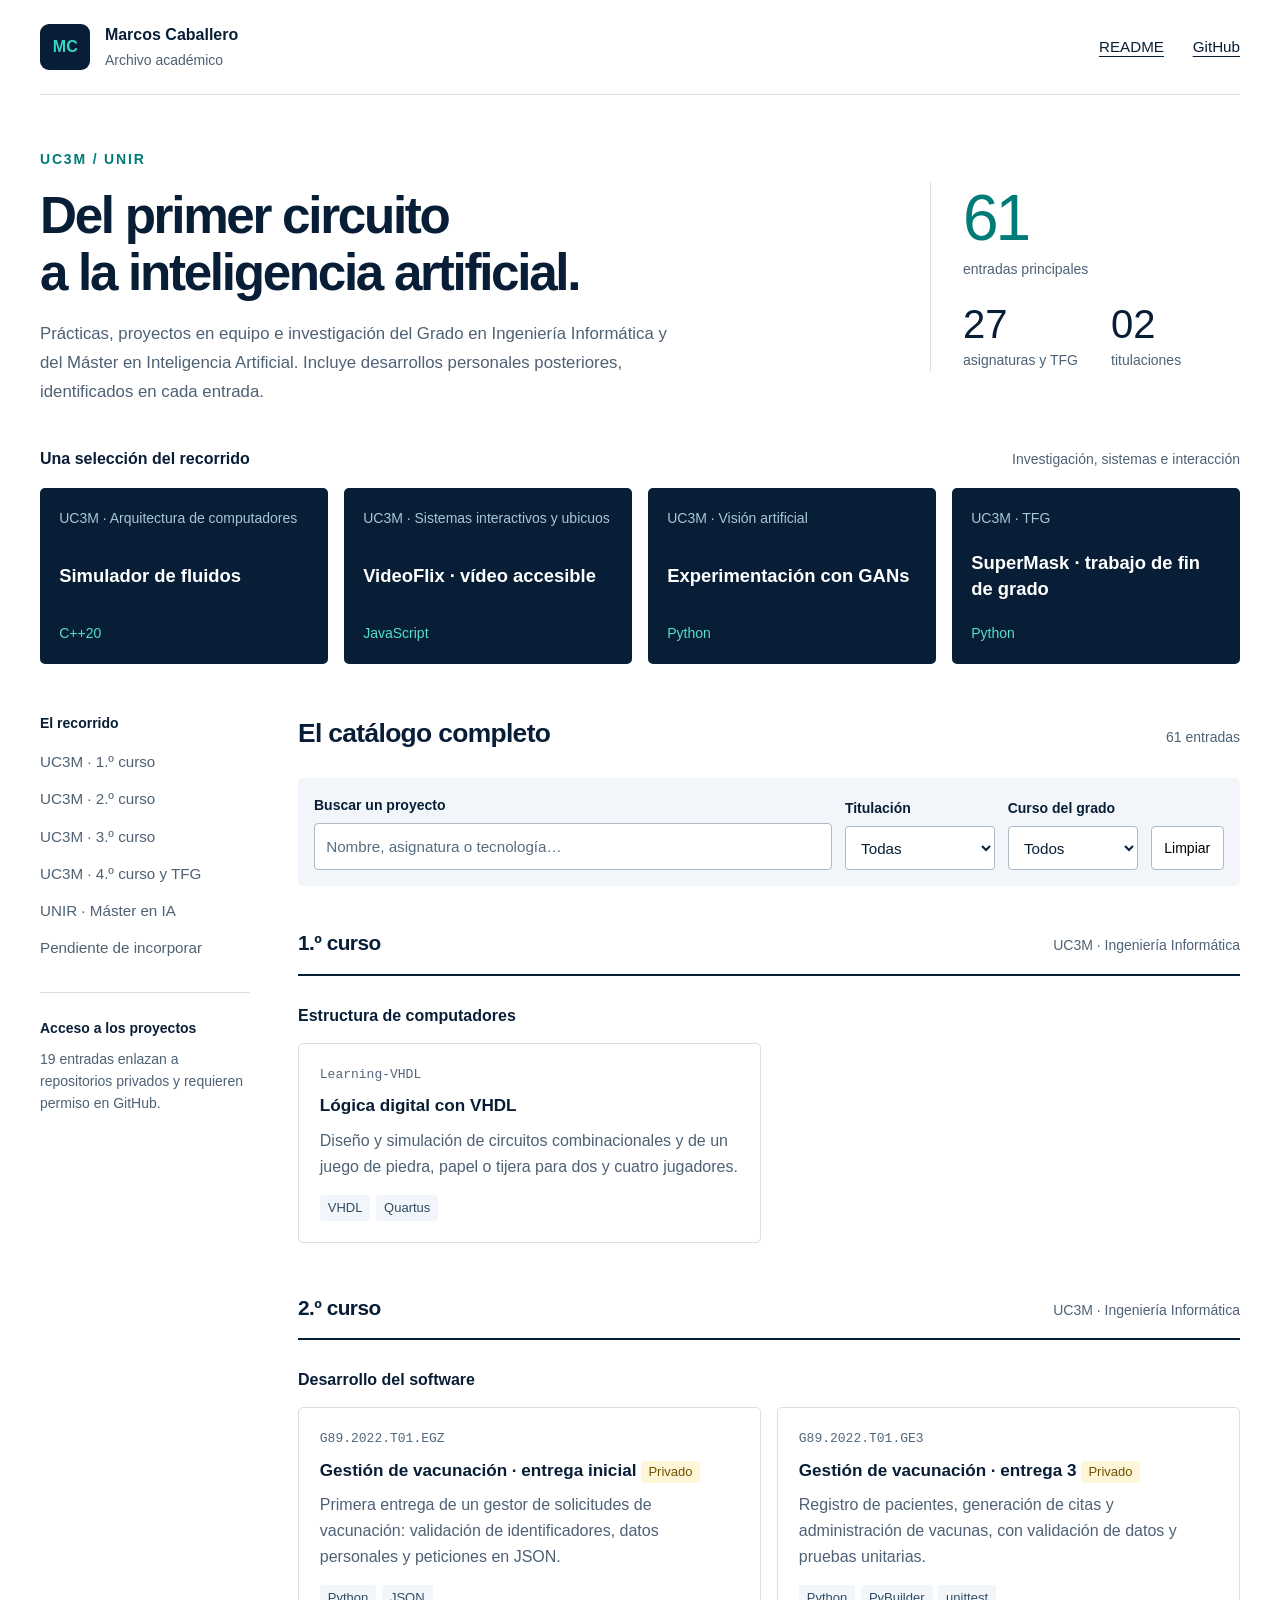
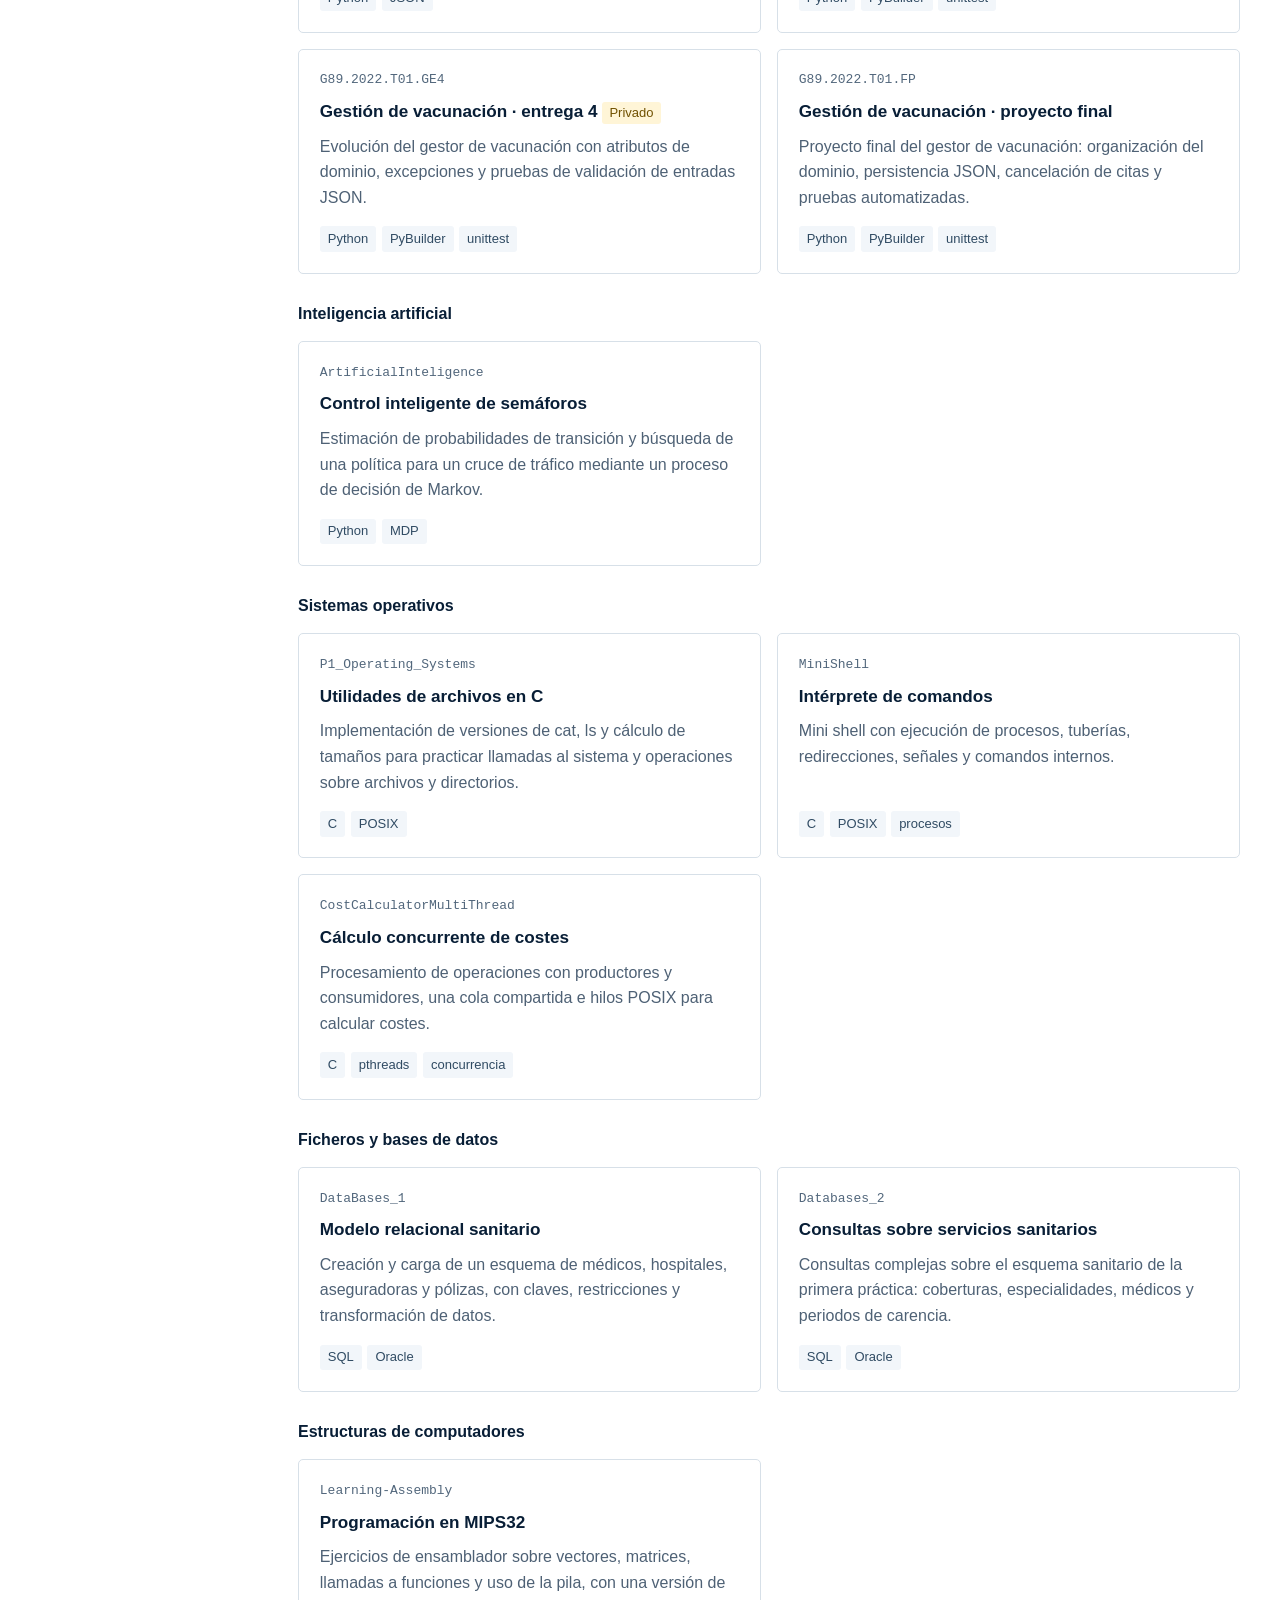
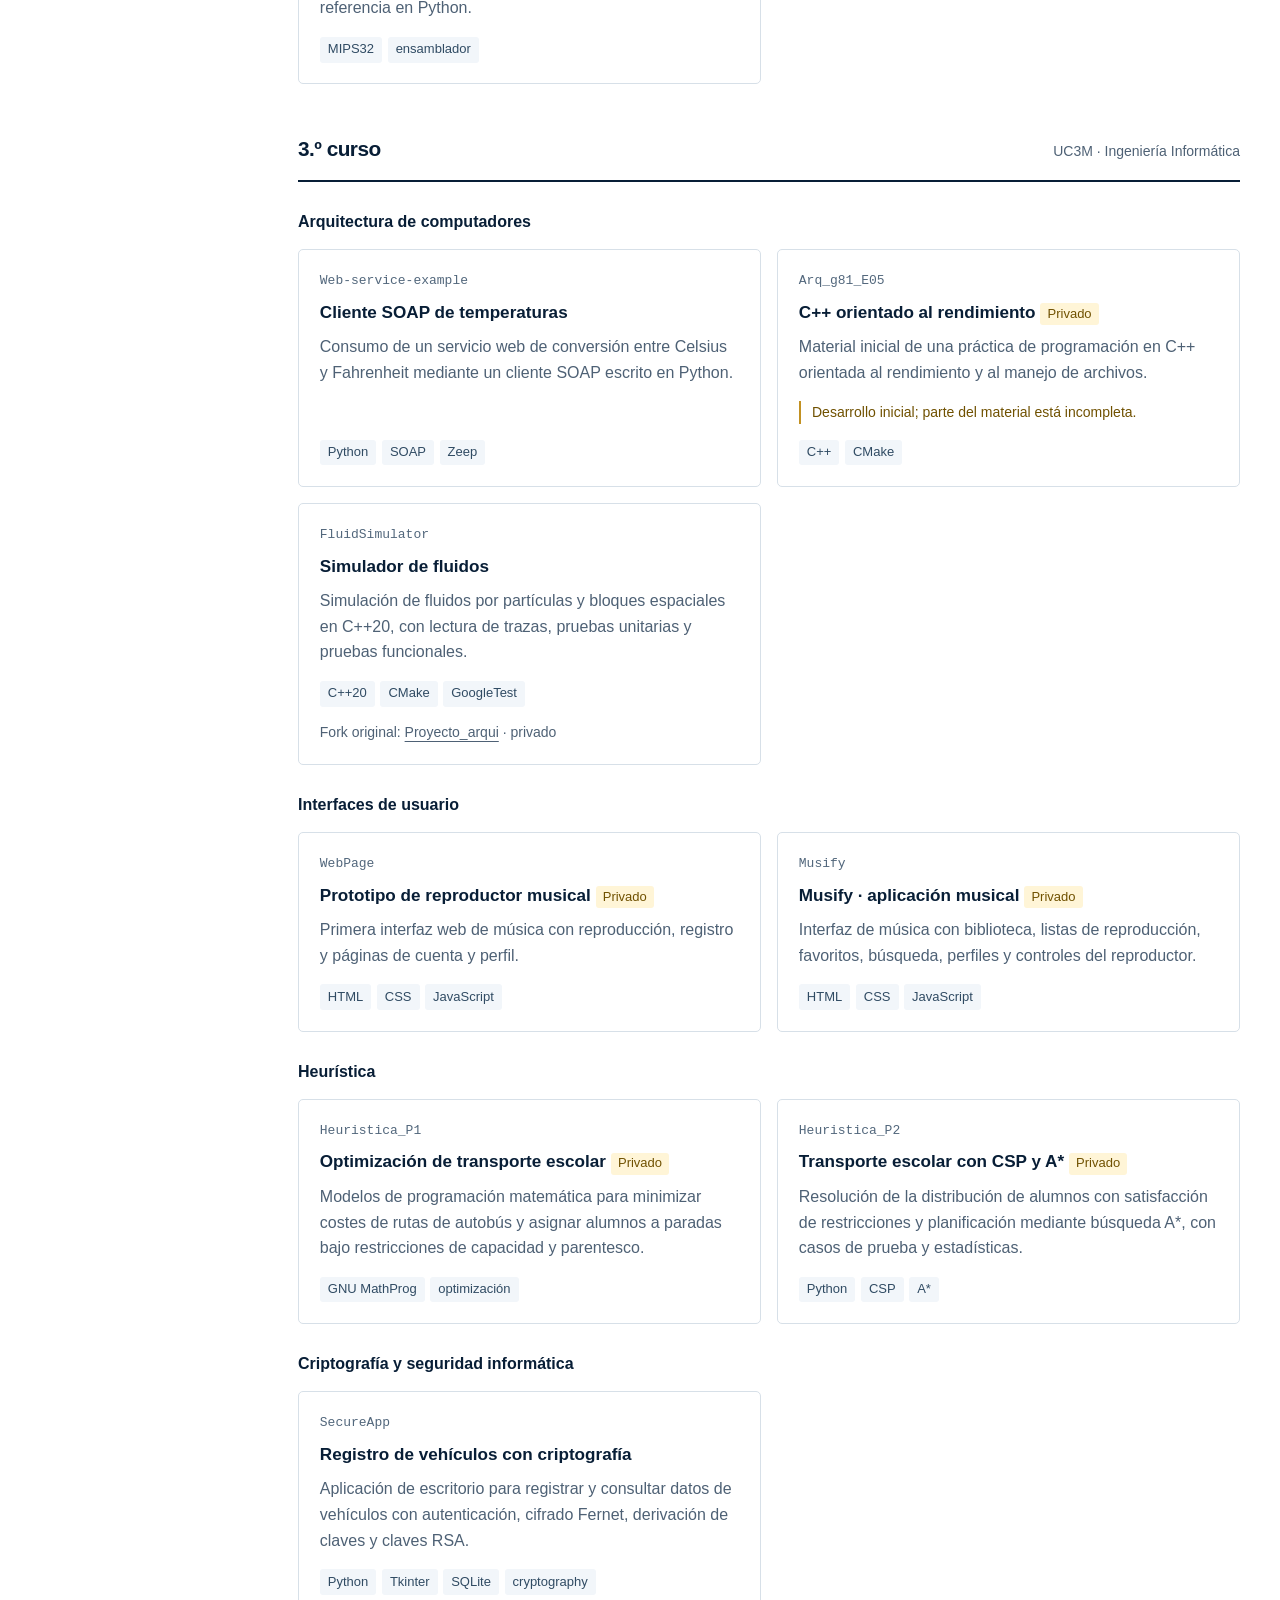
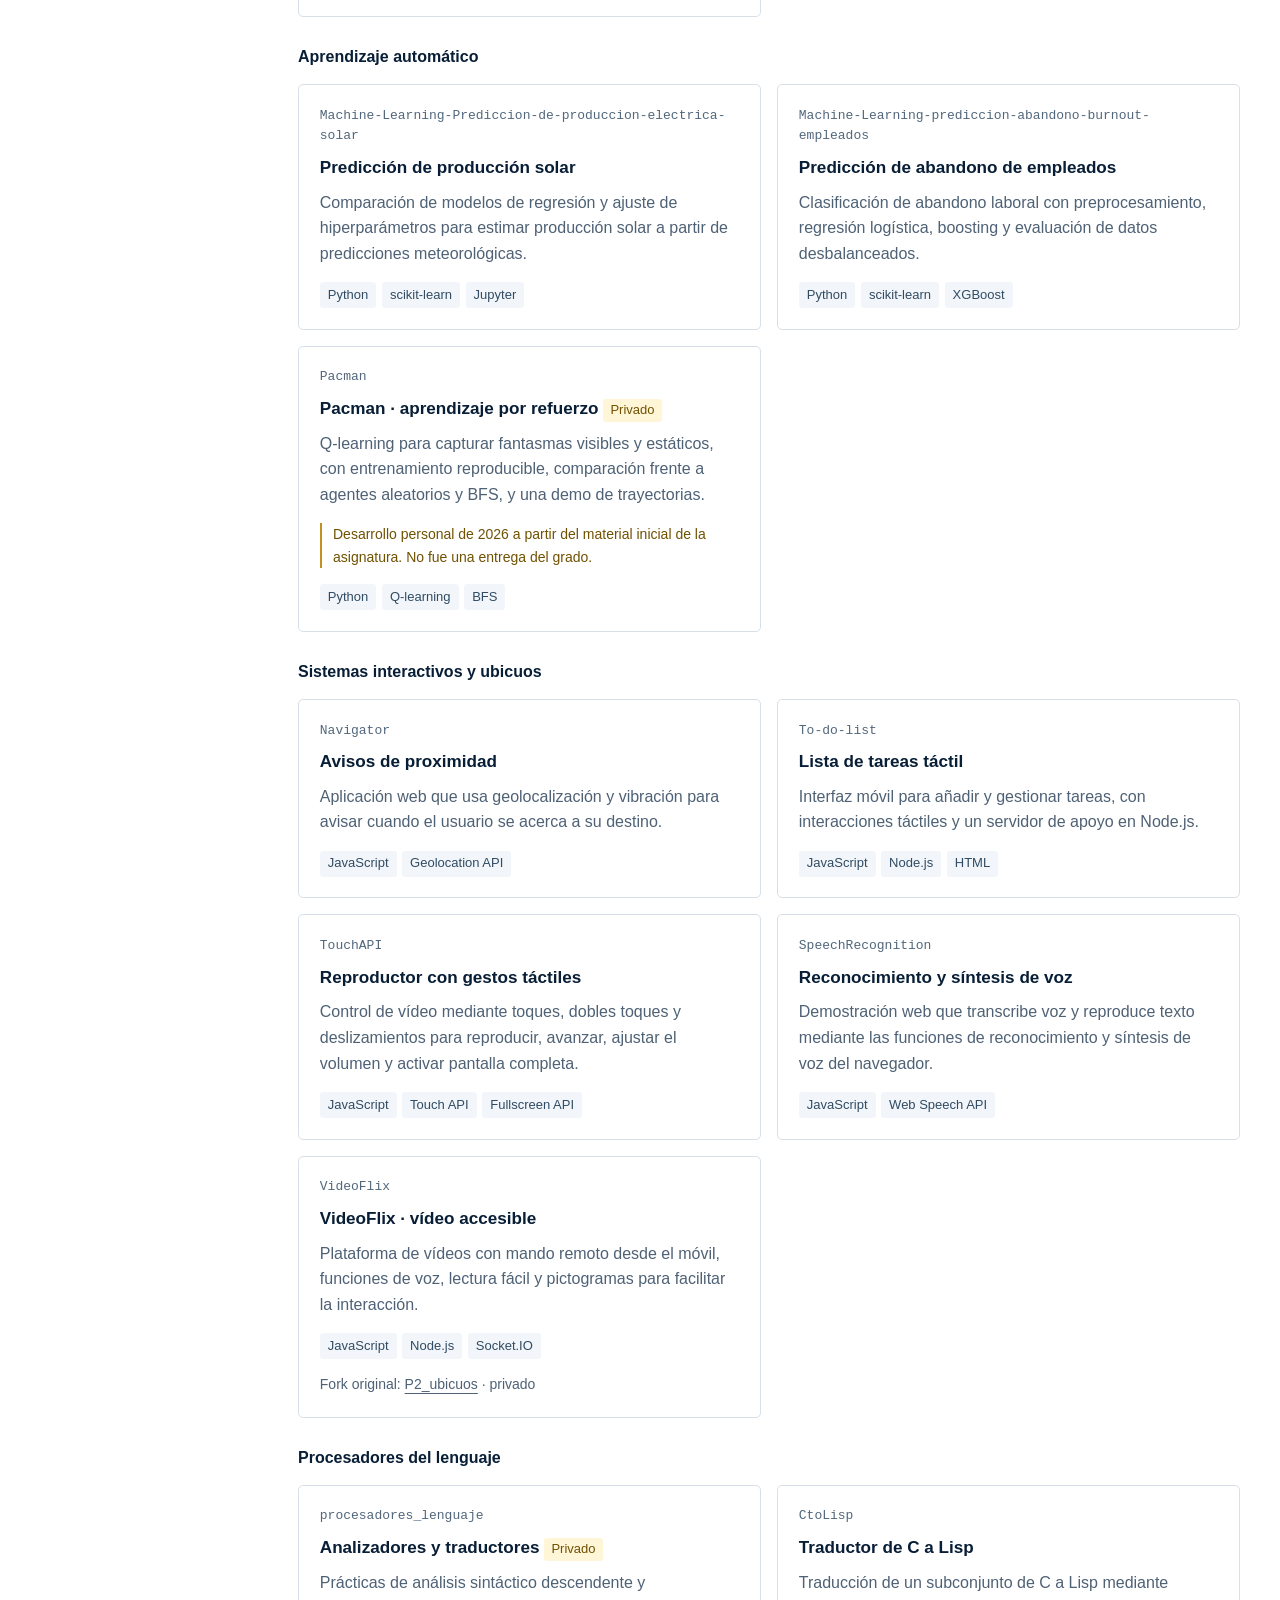
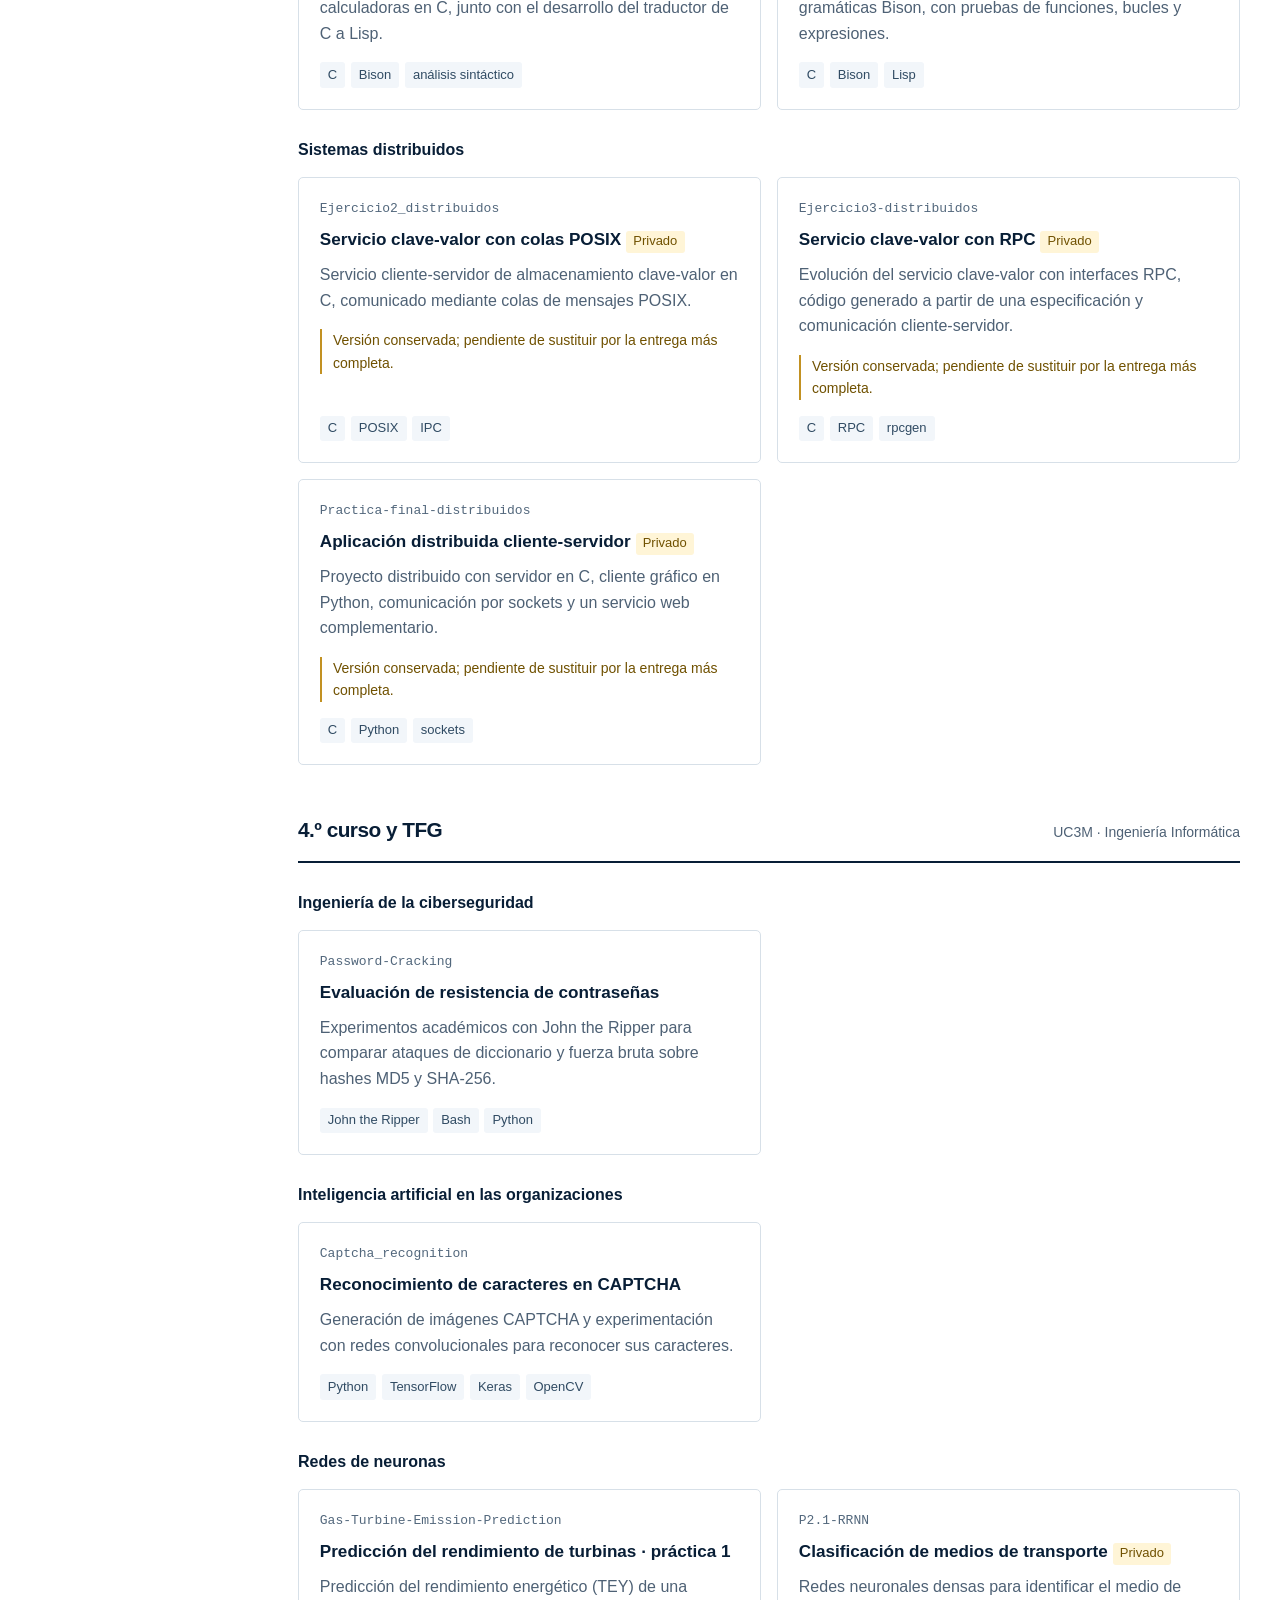
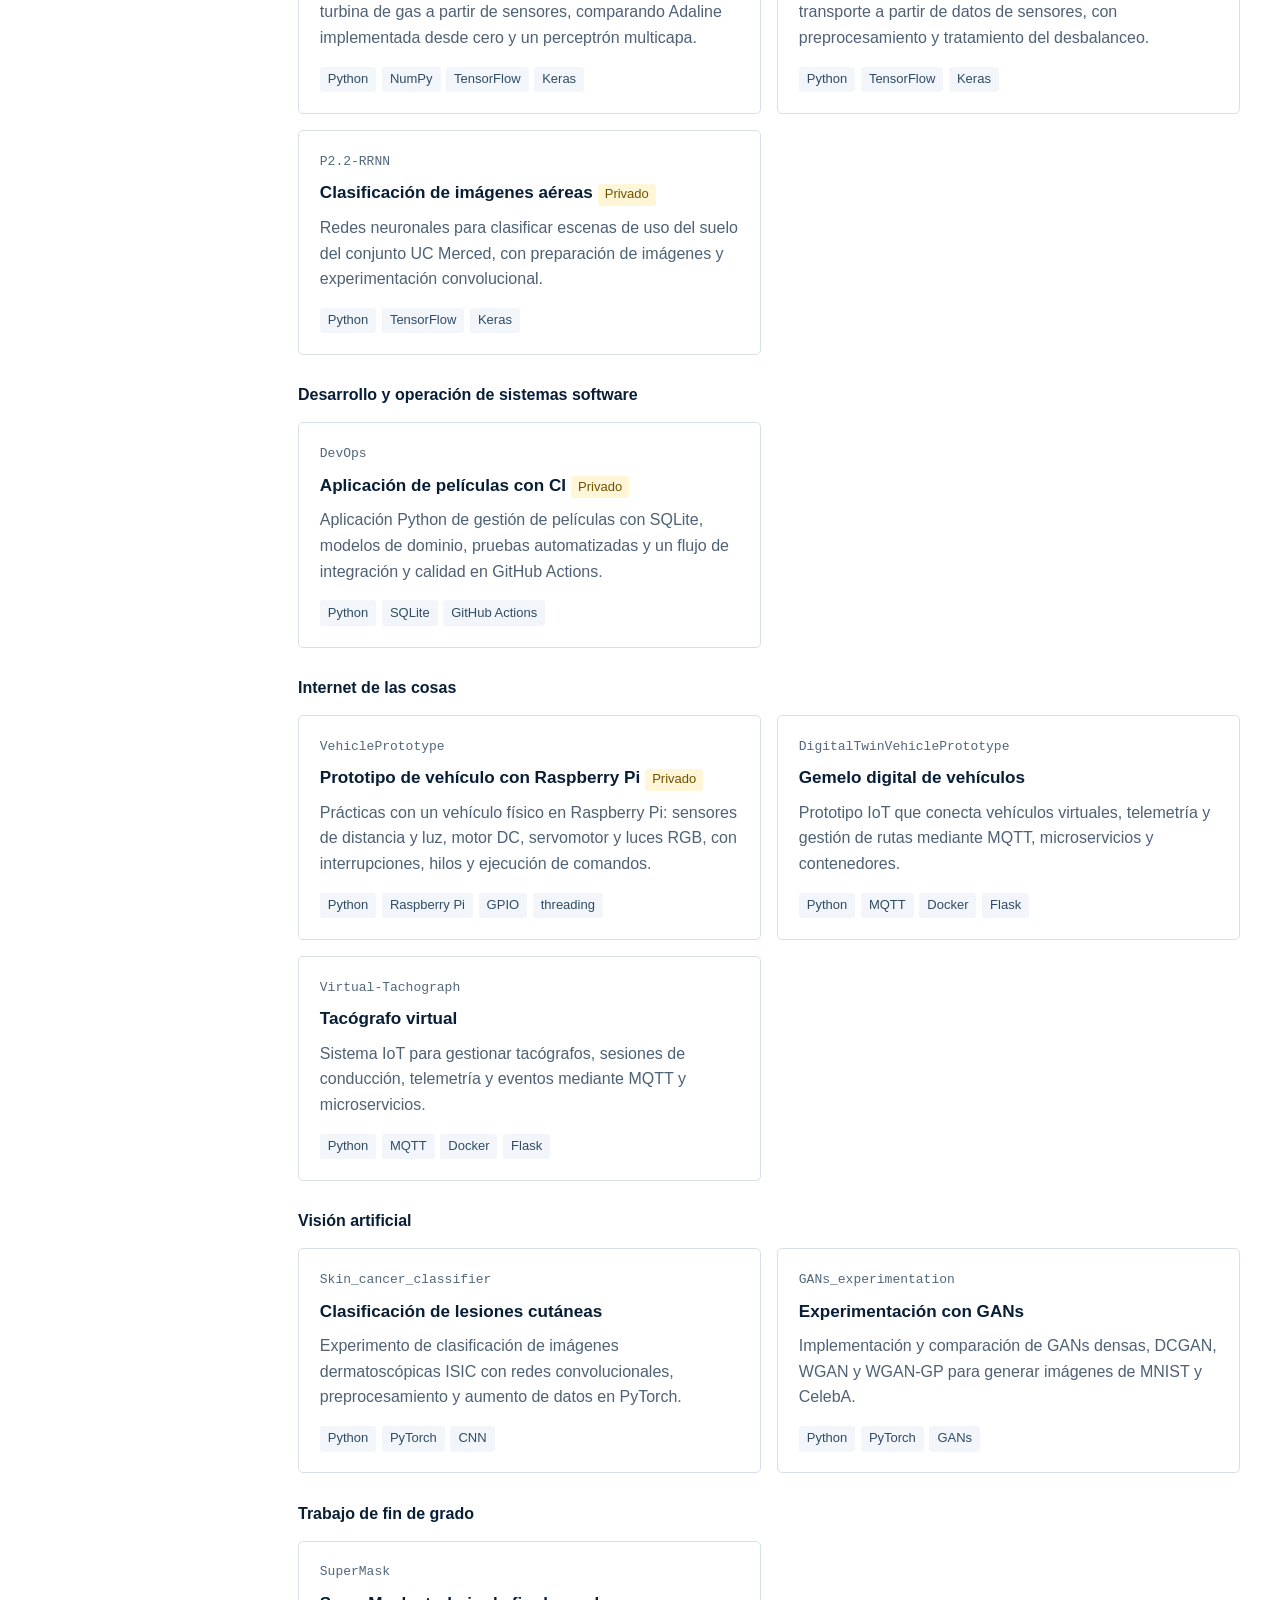
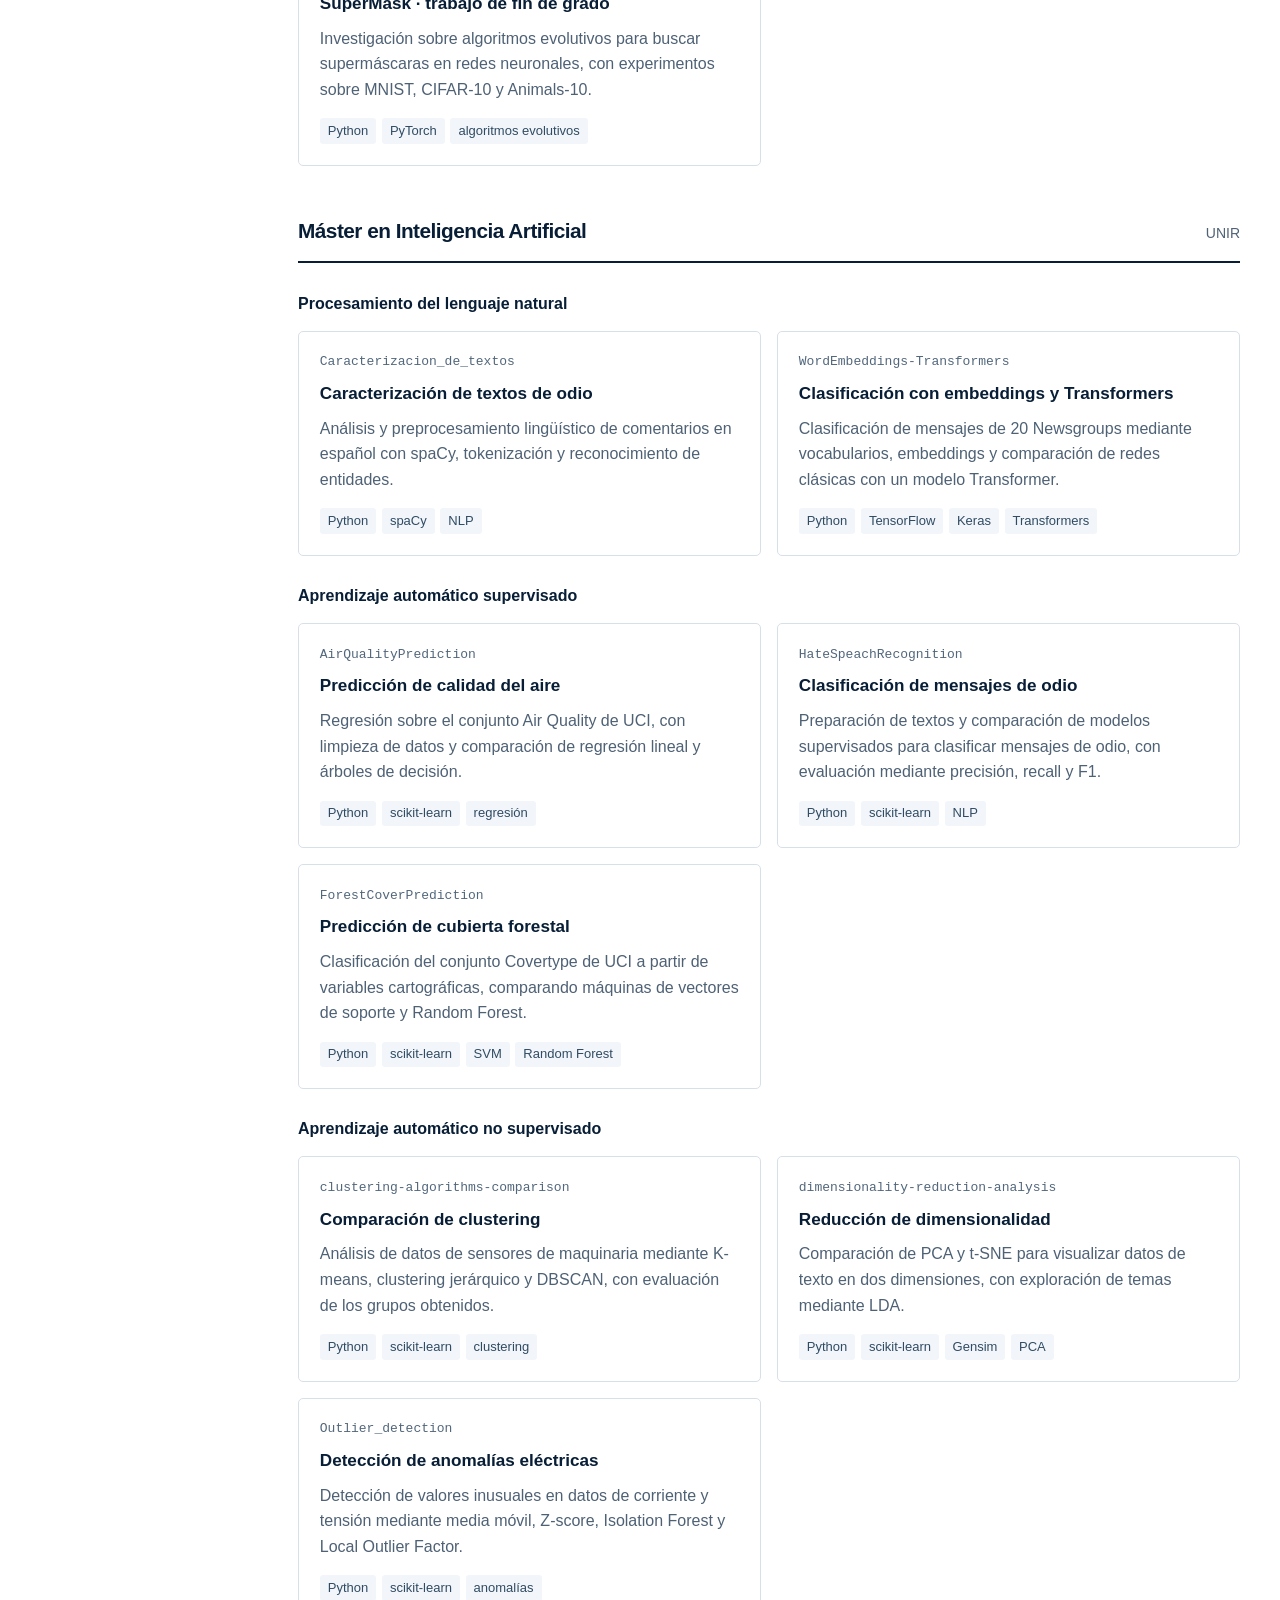
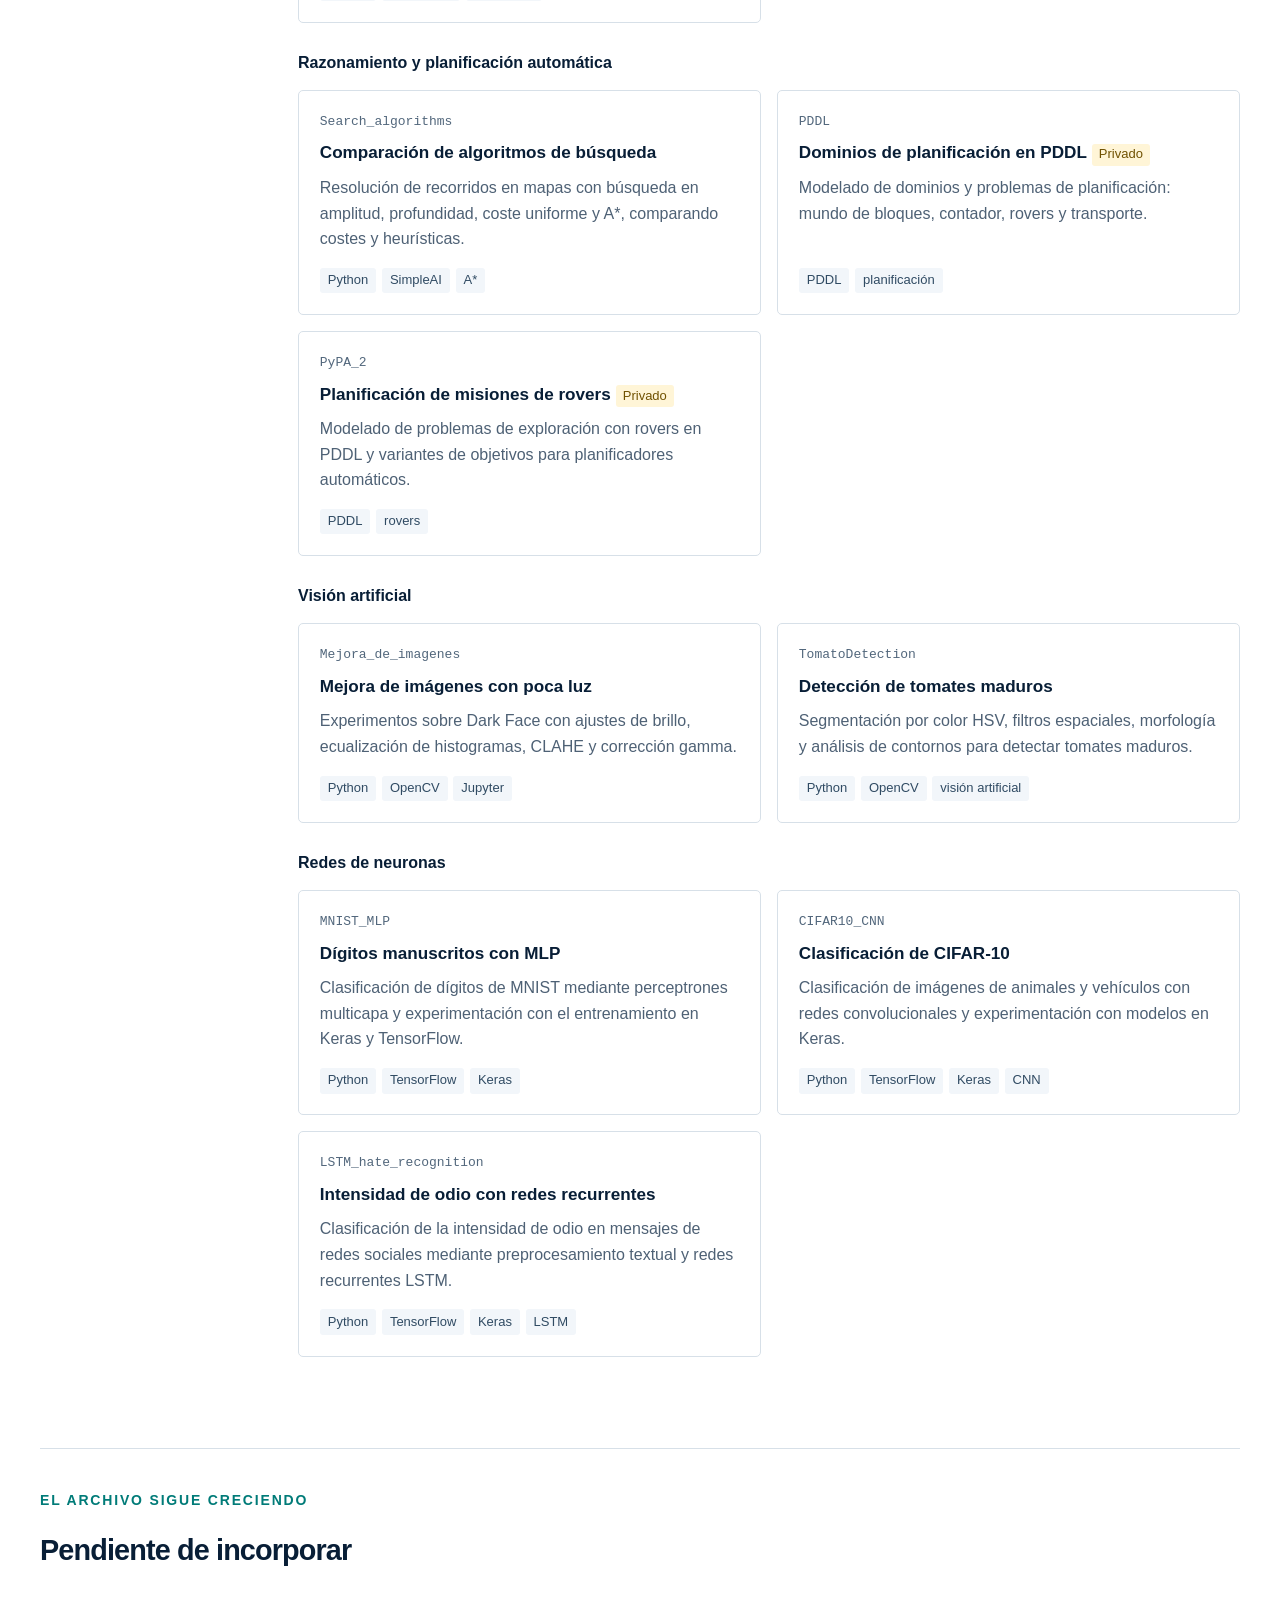
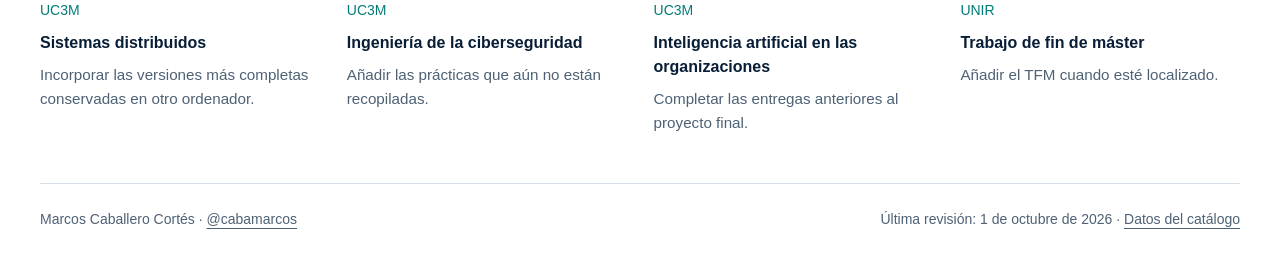
==== commit 8ab2b4d0: "docs: add Pacman as a later personal learning project Add the private Q-learning extension under UC3" ====
--- a/docs/index.html
+++ b/docs/index.html
@@ -18,14 +18,14 @@
   </header>
   <main class="wrap">
     <section class="intro" aria-labelledby="page-title">
-      <div><p class="eyebrow">UC3M / UNIR</p><h1 id="page-title">Del primer circuito<br>a la inteligencia artificial.</h1><p class="lead">Prácticas, proyectos en equipo e investigación del Grado en Ingeniería Informática y del Máster en Inteligencia Artificial.</p></div>
-      <div class="totals"><div><strong>60</strong><span>entradas principales</span></div><div><strong>27</strong><span>asignaturas y TFG</span></div><div><strong>02</strong><span>titulaciones</span></div></div>
+      <div><p class="eyebrow">UC3M / UNIR</p><h1 id="page-title">Del primer circuito<br>a la inteligencia artificial.</h1><p class="lead">Prácticas, proyectos en equipo e investigación del Grado en Ingeniería Informática y del Máster en Inteligencia Artificial. Incluye desarrollos personales posteriores, identificados en cada entrada.</p></div>
+      <div class="totals"><div><strong>61</strong><span>entradas principales</span></div><div><strong>27</strong><span>asignaturas y TFG</span></div><div><strong>02</strong><span>titulaciones</span></div></div>
     </section>
     <section class="featured" aria-labelledby="destacados"><div class="section-label"><h2 id="destacados">Una selección del recorrido</h2><span>Investigación, sistemas e interacción</span></div><div class="featured-grid"><a class="feature" href="https://github.com/cabamarcos/FluidSimulator"><small>UC3M · Arquitectura de computadores</small><h3>Simulador de fluidos</h3><span>C++20</span></a><a class="feature" href="https://github.com/cabamarcos/VideoFlix"><small>UC3M · Sistemas interactivos y ubicuos</small><h3>VideoFlix · vídeo accesible</h3><span>JavaScript</span></a><a class="feature" href="https://github.com/cabamarcos/GANs_experimentation"><small>UC3M · Visión artificial</small><h3>Experimentación con GANs</h3><span>Python</span></a><a class="feature" href="https://github.com/cabamarcos/SuperMask"><small>UC3M · TFG</small><h3>SuperMask · trabajo de fin de grado</h3><span>Python</span></a></div></section>
     <div class="catalog-layout">
-      <aside class="side"><h2>El recorrido</h2><nav aria-label="Índice del catálogo"><a href="#uc3m-1">UC3M · 1.º curso</a><a href="#uc3m-2">UC3M · 2.º curso</a><a href="#uc3m-3">UC3M · 3.º curso</a><a href="#uc3m-4">UC3M · 4.º curso y TFG</a><a href="#unir">UNIR · Máster en IA</a><a href="#pendiente">Pendiente de incorporar</a></nav><p class="access-note"><strong>Acceso a los proyectos</strong>18 entradas enlazan a repositorios privados y requieren permiso en GitHub.</p></aside>
+      <aside class="side"><h2>El recorrido</h2><nav aria-label="Índice del catálogo"><a href="#uc3m-1">UC3M · 1.º curso</a><a href="#uc3m-2">UC3M · 2.º curso</a><a href="#uc3m-3">UC3M · 3.º curso</a><a href="#uc3m-4">UC3M · 4.º curso y TFG</a><a href="#unir">UNIR · Máster en IA</a><a href="#pendiente">Pendiente de incorporar</a></nav><p class="access-note"><strong>Acceso a los proyectos</strong>19 entradas enlazan a repositorios privados y requieren permiso en GitHub.</p></aside>
       <section id="catalogo" class="catalog" aria-labelledby="catalog-title">
-        <div class="catalog-heading"><h2 id="catalog-title">El catálogo completo</h2><p id="result-count" role="status" aria-live="polite">60 entradas</p></div>
+        <div class="catalog-heading"><h2 id="catalog-title">El catálogo completo</h2><p id="result-count" role="status" aria-live="polite">61 entradas</p></div>
         <form class="filters" role="search" aria-label="Buscar proyectos" hidden>
           <div class="search-field"><label for="search">Buscar un proyecto</label><input id="search" type="search" placeholder="Nombre, asignatura o tecnología…" autocomplete="off"></div>
           <div><label for="degree">Titulación</label><select id="degree"><option value="">Todas</option><option value="UC3M">Grado · UC3M</option><option value="UNIR">Máster · UNIR</option></select></div>
@@ -33,7 +33,7 @@
           <button class="reset" type="reset">Limpiar</button>
         </form>
         <div id="empty" class="empty" hidden><h3>No hay proyectos con esos filtros.</h3><p>Prueba con otra asignatura, tecnología o titulación.</p></div>
-        <div id="entries"><section class="course" id="uc3m-1"><div class="course-title"><h2>1.º curso</h2><span>UC3M · Ingeniería Informática</span></div><section class="subject"><h3>Estructura de computadores</h3><div class="project-grid"><article class="project" data-degree="UC3M" data-year="1" data-search="Lógica digital con VHDL Learning-VHDL Diseño y simulación de circuitos combinacionales y de un juego de piedra, papel o tijera para dos y cuatro jugadores. Estructura de computadores VHDL Quartus"><p class="repo-name">Learning-VHDL</p><h4><a href="https://github.com/cabamarcos/Learning-VHDL">Lógica digital con VHDL</a></h4><p class="description">Diseño y simulación de circuitos combinacionales y de un juego de piedra, papel o tijera para dos y cuatro jugadores.</p><ul class="tags" aria-label="Tecnologías"><li>VHDL</li><li>Quartus</li></ul></article></div></section></section><section class="course" id="uc3m-2"><div class="course-title"><h2>2.º curso</h2><span>UC3M · Ingeniería Informática</span></div><section class="subject"><h3>Desarrollo del software</h3><div class="project-grid"><article class="project" data-degree="UC3M" data-year="2" data-search="Gestión de vacunación · entrega inicial G89.2022.T01.EGZ Primera entrega de un gestor de solicitudes de vacunación: validación de identificadores, datos personales y peticiones en JSON. Desarrollo del software Python JSON"><p class="repo-name">G89.2022.T01.EGZ</p><h4><a href="https://github.com/cabamarcos/G89.2022.T01.EGZ">Gestión de vacunación · entrega inicial</a><span class="private">Privado</span></h4><p class="description">Primera entrega de un gestor de solicitudes de vacunación: validación de identificadores, datos personales y peticiones en JSON.</p><ul class="tags" aria-label="Tecnologías"><li>Python</li><li>JSON</li></ul></article><article class="project" data-degree="UC3M" data-year="2" data-search="Gestión de vacunación · entrega 3 G89.2022.T01.GE3 Registro de pacientes, generación de citas y administración de vacunas, con validación de datos y pruebas unitarias. Desarrollo del software Python PyBuilder unittest"><p class="repo-name">G89.2022.T01.GE3</p><h4><a href="https://github.com/cabamarcos/G89.2022.T01.GE3">Gestión de vacunación · entrega 3</a><span class="private">Privado</span></h4><p class="description">Registro de pacientes, generación de citas y administración de vacunas, con validación de datos y pruebas unitarias.</p><ul class="tags" aria-label="Tecnologías"><li>Python</li><li>PyBuilder</li><li>unittest</li></ul></article><article class="project" data-degree="UC3M" data-year="2" data-search="Gestión de vacunación · entrega 4 G89.2022.T01.GE4 Evolución del gestor de vacunación con atributos de dominio, excepciones y pruebas de validación de entradas JSON. Desarrollo del software Python PyBuilder unittest"><p class="repo-name">G89.2022.T01.GE4</p><h4><a href="https://github.com/cabamarcos/G89.2022.T01.GE4">Gestión de vacunación · entrega 4</a><span class="private">Privado</span></h4><p class="description">Evolución del gestor de vacunación con atributos de dominio, excepciones y pruebas de validación de entradas JSON.</p><ul class="tags" aria-label="Tecnologías"><li>Python</li><li>PyBuilder</li><li>unittest</li></ul></article><article class="project" data-degree="UC3M" data-year="2" data-search="Gestión de vacunación · proyecto final G89.2022.T01.FP Proyecto final del gestor de vacunación: organización del dominio, persistencia JSON, cancelación de citas y pruebas automatizadas. Desarrollo del software Python PyBuilder unittest"><p class="repo-name">G89.2022.T01.FP</p><h4><a href="https://github.com/cabamarcos/G89.2022.T01.FP">Gestión de vacunación · proyecto final</a></h4><p class="description">Proyecto final del gestor de vacunación: organización del dominio, persistencia JSON, cancelación de citas y pruebas automatizadas.</p><ul class="tags" aria-label="Tecnologías"><li>Python</li><li>PyBuilder</li><li>unittest</li></ul></article></div></section><section class="subject"><h3>Inteligencia artificial</h3><div class="project-grid"><article class="project" data-degree="UC3M" data-year="2" data-search="Control inteligente de semáforos ArtificialInteligence Estimación de probabilidades de transición y búsqueda de una política para un cruce de tráfico mediante un proceso de decisión de Markov. Inteligencia artificial Python MDP"><p class="repo-name">ArtificialInteligence</p><h4><a href="https://github.com/cabamarcos/ArtificialInteligence">Control inteligente de semáforos</a></h4><p class="description">Estimación de probabilidades de transición y búsqueda de una política para un cruce de tráfico mediante un proceso de decisión de Markov.</p><ul class="tags" aria-label="Tecnologías"><li>Python</li><li>MDP</li></ul></article></div></section><section class="subject"><h3>Sistemas operativos</h3><div class="project-grid"><article class="project" data-degree="UC3M" data-year="2" data-search="Utilidades de archivos en C P1_Operating_Systems Implementación de versiones de cat, ls y cálculo de tamaños para practicar llamadas al sistema y operaciones sobre archivos y directorios. Sistemas operativos C POSIX"><p class="repo-name">P1_Operating_Systems</p><h4><a href="https://github.com/cabamarcos/P1_Operating_Systems">Utilidades de archivos en C</a></h4><p class="description">Implementación de versiones de cat, ls y cálculo de tamaños para practicar llamadas al sistema y operaciones sobre archivos y directorios.</p><ul class="tags" aria-label="Tecnologías"><li>C</li><li>POSIX</li></ul></article><article class="project" data-degree="UC3M" data-year="2" data-search="Intérprete de comandos MiniShell Mini shell con ejecución de procesos, tuberías, redirecciones, señales y comandos internos. Sistemas operativos C POSIX procesos"><p class="repo-name">MiniShell</p><h4><a href="https://github.com/cabamarcos/MiniShell">Intérprete de comandos</a></h4><p class="description">Mini shell con ejecución de procesos, tuberías, redirecciones, señales y comandos internos.</p><ul class="tags" aria-label="Tecnologías"><li>C</li><li>POSIX</li><li>procesos</li></ul></article><article class="project" data-degree="UC3M" data-year="2" data-search="Cálculo concurrente de costes CostCalculatorMultiThread Procesamiento de operaciones con productores y consumidores, una cola compartida e hilos POSIX para calcular costes. Sistemas operativos C pthreads concurrencia"><p class="repo-name">CostCalculatorMultiThread</p><h4><a href="https://github.com/cabamarcos/CostCalculatorMultiThread">Cálculo concurrente de costes</a></h4><p class="description">Procesamiento de operaciones con productores y consumidores, una cola compartida e hilos POSIX para calcular costes.</p><ul class="tags" aria-label="Tecnologías"><li>C</li><li>pthreads</li><li>concurrencia</li></ul></article></div></section><section class="subject"><h3>Ficheros y bases de datos</h3><div class="project-grid"><article class="project" data-degree="UC3M" data-year="2" data-search="Modelo relacional sanitario DataBases_1 Creación y carga de un esquema de médicos, hospitales, aseguradoras y pólizas, con claves, restricciones y transformación de datos. Ficheros y bases de datos SQL Oracle"><p class="repo-name">DataBases_1</p><h4><a href="https://github.com/cabamarcos/DataBases_1">Modelo relacional sanitario</a></h4><p class="description">Creación y carga de un esquema de médicos, hospitales, aseguradoras y pólizas, con claves, restricciones y transformación de datos.</p><ul class="tags" aria-label="Tecnologías"><li>SQL</li><li>Oracle</li></ul></article><article class="project" data-degree="UC3M" data-year="2" data-search="Consultas sobre servicios sanitarios Databases_2 Consultas complejas sobre el esquema sanitario de la primera práctica: coberturas, especialidades, médicos y periodos de carencia. Ficheros y bases de datos SQL Oracle"><p class="repo-name">Databases_2</p><h4><a href="https://github.com/cabamarcos/Databases_2">Consultas sobre servicios sanitarios</a></h4><p class="description">Consultas complejas sobre el esquema sanitario de la primera práctica: coberturas, especialidades, médicos y periodos de carencia.</p><ul class="tags" aria-label="Tecnologías"><li>SQL</li><li>Oracle</li></ul></article></div></section><section class="subject"><h3>Estructuras de computadores</h3><div class="project-grid"><article class="project" data-degree="UC3M" data-year="2" data-search="Programación en MIPS32 Learning-Assembly Ejercicios de ensamblador sobre vectores, matrices, llamadas a funciones y uso de la pila, con una versión de referencia en Python. Estructuras de computadores MIPS32 ensamblador"><p class="repo-name">Learning-Assembly</p><h4><a href="https://github.com/cabamarcos/Learning-Assembly">Programación en MIPS32</a></h4><p class="description">Ejercicios de ensamblador sobre vectores, matrices, llamadas a funciones y uso de la pila, con una versión de referencia en Python.</p><ul class="tags" aria-label="Tecnologías"><li>MIPS32</li><li>ensamblador</li></ul></article></div></section></section><section class="course" id="uc3m-3"><div class="course-title"><h2>3.º curso</h2><span>UC3M · Ingeniería Informática</span></div><section class="subject"><h3>Arquitectura de computadores</h3><div class="project-grid"><article class="project" data-degree="UC3M" data-year="3" data-search="Cliente SOAP de temperaturas Web-service-example Consumo de un servicio web de conversión entre Celsius y Fahrenheit mediante un cliente SOAP escrito en Python. Arquitectura de computadores Python SOAP Zeep"><p class="repo-name">Web-service-example</p><h4><a href="https://github.com/cabamarcos/Web-service-example">Cliente SOAP de temperaturas</a></h4><p class="description">Consumo de un servicio web de conversión entre Celsius y Fahrenheit mediante un cliente SOAP escrito en Python.</p><ul class="tags" aria-label="Tecnologías"><li>Python</li><li>SOAP</li><li>Zeep</li></ul></article><article class="project" data-degree="UC3M" data-year="3" data-search="C++ orientado al rendimiento Arq_g81_E05 Material inicial de una práctica de programación en C++ orientada al rendimiento y al manejo de archivos. Arquitectura de computadores C++ CMake"><p class="repo-name">Arq_g81_E05</p><h4><a href="https://github.com/cabamarcos/Arq_g81_E05">C++ orientado al rendimiento</a><span class="private">Privado</span></h4><p class="description">Material inicial de una práctica de programación en C++ orientada al rendimiento y al manejo de archivos.</p><p class="project-note">Desarrollo inicial; parte del material está incompleta.</p><ul class="tags" aria-label="Tecnologías"><li>C++</li><li>CMake</li></ul></article><article class="project" data-degree="UC3M" data-year="3" data-search="Simulador de fluidos FluidSimulator Simulación de fluidos por partículas y bloques espaciales en C++20, con lectura de trazas, pruebas unitarias y pruebas funcionales. Arquitectura de computadores C++20 CMake GoogleTest"><p class="repo-name">FluidSimulator</p><h4><a href="https://github.com/cabamarcos/FluidSimulator">Simulador de fluidos</a></h4><p class="description">Simulación de fluidos por partículas y bloques espaciales en C++20, con lectura de trazas, pruebas unitarias y pruebas funcionales.</p><ul class="tags" aria-label="Tecnologías"><li>C++20</li><li>CMake</li><li>GoogleTest</li></ul><p class="alternatives">Fork original: <a href="https://github.com/cabamarcos/Proyecto_arqui">Proyecto_arqui</a> · privado</p></article></div></section><section class="subject"><h3>Interfaces de usuario</h3><div class="project-grid"><article class="project" data-degree="UC3M" data-year="3" data-search="Prototipo de reproductor musical WebPage Primera interfaz web de música con reproducción, registro y páginas de cuenta y perfil. Interfaces de usuario HTML CSS JavaScript"><p class="repo-name">WebPage</p><h4><a href="https://github.com/cabamarcos/WebPage">Prototipo de reproductor musical</a><span class="private">Privado</span></h4><p class="description">Primera interfaz web de música con reproducción, registro y páginas de cuenta y perfil.</p><ul class="tags" aria-label="Tecnologías"><li>HTML</li><li>CSS</li><li>JavaScript</li></ul></article><article class="project" data-degree="UC3M" data-year="3" data-search="Musify · aplicación musical Musify Interfaz de música con biblioteca, listas de reproducción, favoritos, búsqueda, perfiles y controles del reproductor. Interfaces de usuario HTML CSS JavaScript"><p class="repo-name">Musify</p><h4><a href="https://github.com/cabamarcos/Musify">Musify · aplicación musical</a><span class="private">Privado</span></h4><p class="description">Interfaz de música con biblioteca, listas de reproducción, favoritos, búsqueda, perfiles y controles del reproductor.</p><ul class="tags" aria-label="Tecnologías"><li>HTML</li><li>CSS</li><li>JavaScript</li></ul></article></div></section><section class="subject"><h3>Heurística</h3><div class="project-grid"><article class="project" data-degree="UC3M" data-year="3" data-search="Optimización de transporte escolar Heuristica_P1 Modelos de programación matemática para minimizar costes de rutas de autobús y asignar alumnos a paradas bajo restricciones de capacidad y parentesco. Heurística GNU MathProg optimización"><p class="repo-name">Heuristica_P1</p><h4><a href="https://github.com/cabamarcos/Heuristica_P1">Optimización de transporte escolar</a><span class="private">Privado</span></h4><p class="description">Modelos de programación matemática para minimizar costes de rutas de autobús y asignar alumnos a paradas bajo restricciones de capacidad y parentesco.</p><ul class="tags" aria-label="Tecnologías"><li>GNU MathProg</li><li>optimización</li></ul></article><article class="project" data-degree="UC3M" data-year="3" data-search="Transporte escolar con CSP y A* Heuristica_P2 Resolución de la distribución de alumnos con satisfacción de restricciones y planificación mediante búsqueda A*, con casos de prueba y estadísticas. Heurística Python CSP A*"><p class="repo-name">Heuristica_P2</p><h4><a href="https://github.com/cabamarcos/Heuristica_P2">Transporte escolar con CSP y A*</a><span class="private">Privado</span></h4><p class="description">Resolución de la distribución de alumnos con satisfacción de restricciones y planificación mediante búsqueda A*, con casos de prueba y estadísticas.</p><ul class="tags" aria-label="Tecnologías"><li>Python</li><li>CSP</li><li>A*</li></ul></article></div></section><section class="subject"><h3>Criptografía y seguridad informática</h3><div class="project-grid"><article class="project" data-degree="UC3M" data-year="3" data-search="Registro de vehículos con criptografía SecureApp Aplicación de escritorio para registrar y consultar datos de vehículos con autenticación, cifrado Fernet, derivación de claves y claves RSA. Criptografía y seguridad informática Python Tkinter SQLite cryptography"><p class="repo-name">SecureApp</p><h4><a href="https://github.com/cabamarcos/SecureApp">Registro de vehículos con criptografía</a></h4><p class="description">Aplicación de escritorio para registrar y consultar datos de vehículos con autenticación, cifrado Fernet, derivación de claves y claves RSA.</p><ul class="tags" aria-label="Tecnologías"><li>Python</li><li>Tkinter</li><li>SQLite</li><li>cryptography</li></ul></article></div></section><section class="subject"><h3>Aprendizaje automático</h3><div class="project-grid"><article class="project" data-degree="UC3M" data-year="3" data-search="Predicción de producción solar Machine-Learning-Prediccion-de-produccion-electrica-solar Comparación de modelos de regresión y ajuste de hiperparámetros para estimar producción solar a partir de predicciones meteorológicas. Aprendizaje automático Python scikit-learn Jupyter"><p class="repo-name">Machine-Learning-Prediccion-de-produccion-electrica-solar</p><h4><a href="https://github.com/cabamarcos/Machine-Learning-Prediccion-de-produccion-electrica-solar">Predicción de producción solar</a></h4><p class="description">Comparación de modelos de regresión y ajuste de hiperparámetros para estimar producción solar a partir de predicciones meteorológicas.</p><ul class="tags" aria-label="Tecnologías"><li>Python</li><li>scikit-learn</li><li>Jupyter</li></ul></article><article class="project" data-degree="UC3M" data-year="3" data-search="Predicción de abandono de empleados Machine-Learning-prediccion-abandono-burnout-empleados Clasificación de abandono laboral con preprocesamiento, regresión logística, boosting y evaluación de datos desbalanceados. Aprendizaje automático Python scikit-learn XGBoost"><p class="repo-name">Machine-Learning-prediccion-abandono-burnout-empleados</p><h4><a href="https://github.com/cabamarcos/Machine-Learning-prediccion-abandono-burnout-empleados">Predicción de abandono de empleados</a></h4><p class="description">Clasificación de abandono laboral con preprocesamiento, regresión logística, boosting y evaluación de datos desbalanceados.</p><ul class="tags" aria-label="Tecnologías"><li>Python</li><li>scikit-learn</li><li>XGBoost</li></ul></article></div></section><section class="subject"><h3>Sistemas interactivos y ubicuos</h3><div class="project-grid"><article class="project" data-degree="UC3M" data-year="3" data-search="Avisos de proximidad Navigator Aplicación web que usa geolocalización y vibración para avisar cuando el usuario se acerca a su destino. Sistemas interactivos y ubicuos JavaScript Geolocation API"><p class="repo-name">Navigator</p><h4><a href="https://github.com/cabamarcos/Navigator">Avisos de proximidad</a></h4><p class="description">Aplicación web que usa geolocalización y vibración para avisar cuando el usuario se acerca a su destino.</p><ul class="tags" aria-label="Tecnologías"><li>JavaScript</li><li>Geolocation API</li></ul></article><article class="project" data-degree="UC3M" data-year="3" data-search="Lista de tareas táctil To-do-list Interfaz móvil para añadir y gestionar tareas, con interacciones táctiles y un servidor de apoyo en Node.js. Sistemas interactivos y ubicuos JavaScript Node.js HTML"><p class="repo-name">To-do-list</p><h4><a href="https://github.com/cabamarcos/To-do-list">Lista de tareas táctil</a></h4><p class="description">Interfaz móvil para añadir y gestionar tareas, con interacciones táctiles y un servidor de apoyo en Node.js.</p><ul class="tags" aria-label="Tecnologías"><li>JavaScript</li><li>Node.js</li><li>HTML</li></ul></article><article class="project" data-degree="UC3M" data-year="3" data-search="Reproductor con gestos táctiles TouchAPI Control de vídeo mediante toques, dobles toques y deslizamientos para reproducir, avanzar, ajustar el volumen y activar pantalla completa. Sistemas interactivos y ubicuos JavaScript Touch API Fullscreen API"><p class="repo-name">TouchAPI</p><h4><a href="https://github.com/cabamarcos/TouchAPI">Reproductor con gestos táctiles</a></h4><p class="description">Control de vídeo mediante toques, dobles toques y deslizamientos para reproducir, avanzar, ajustar el volumen y activar pantalla completa.</p><ul class="tags" aria-label="Tecnologías"><li>JavaScript</li><li>Touch API</li><li>Fullscreen API</li></ul></article><article class="project" data-degree="UC3M" data-year="3" data-search="Reconocimiento y síntesis de voz SpeechRecognition Demostración web que transcribe voz y reproduce texto mediante las funciones de reconocimiento y síntesis de voz del navegador. Sistemas interactivos y ubicuos JavaScript Web Speech API"><p class="repo-name">SpeechRecognition</p><h4><a href="https://github.com/cabamarcos/SpeechRecognition">Reconocimiento y síntesis de voz</a></h4><p class="description">Demostración web que transcribe voz y reproduce texto mediante las funciones de reconocimiento y síntesis de voz del navegador.</p><ul class="tags" aria-label="Tecnologías"><li>JavaScript</li><li>Web Speech API</li></ul></article><article class="project" data-degree="UC3M" data-year="3" data-search="VideoFlix · vídeo accesible VideoFlix Plataforma de vídeos con mando remoto desde el móvil, funciones de voz, lectura fácil y pictogramas para facilitar la interacción. Sistemas interactivos y ubicuos JavaScript Node.js Socket.IO"><p class="repo-name">VideoFlix</p><h4><a href="https://github.com/cabamarcos/VideoFlix">VideoFlix · vídeo accesible</a></h4><p class="description">Plataforma de vídeos con mando remoto desde el móvil, funciones de voz, lectura fácil y pictogramas para facilitar la interacción.</p><ul class="tags" aria-label="Tecnologías"><li>JavaScript</li><li>Node.js</li><li>Socket.IO</li></ul><p class="alternatives">Fork original: <a href="https://github.com/cabamarcos/P2_ubicuos">P2_ubicuos</a> · privado</p></article></div></section><section class="subject"><h3>Procesadores del lenguaje</h3><div class="project-grid"><article class="project" data-degree="UC3M" data-year="3" data-search="Analizadores y traductores procesadores_lenguaje Prácticas de análisis sintáctico descendente y calculadoras en C, junto con el desarrollo del traductor de C a Lisp. Procesadores del lenguaje C Bison análisis sintáctico"><p class="repo-name">procesadores_lenguaje</p><h4><a href="https://github.com/cabamarcos/procesadores_lenguaje">Analizadores y traductores</a><span class="private">Privado</span></h4><p class="description">Prácticas de análisis sintáctico descendente y calculadoras en C, junto con el desarrollo del traductor de C a Lisp.</p><ul class="tags" aria-label="Tecnologías"><li>C</li><li>Bison</li><li>análisis sintáctico</li></ul></article><article class="project" data-degree="UC3M" data-year="3" data-search="Traductor de C a Lisp CtoLisp Traducción de un subconjunto de C a Lisp mediante gramáticas Bison, con pruebas de funciones, bucles y expresiones. Procesadores del lenguaje C Bison Lisp"><p class="repo-name">CtoLisp</p><h4><a href="https://github.com/cabamarcos/CtoLisp">Traductor de C a Lisp</a></h4><p class="description">Traducción de un subconjunto de C a Lisp mediante gramáticas Bison, con pruebas de funciones, bucles y expresiones.</p><ul class="tags" aria-label="Tecnologías"><li>C</li><li>Bison</li><li>Lisp</li></ul></article></div></section><section class="subject"><h3>Sistemas distribuidos</h3><div class="project-grid"><article class="project" data-degree="UC3M" data-year="3" data-search="Servicio clave-valor con colas POSIX Ejercicio2_distribuidos Servicio cliente-servidor de almacenamiento clave-valor en C, comunicado mediante colas de mensajes POSIX. Sistemas distribuidos C POSIX IPC"><p class="repo-name">Ejercicio2_distribuidos</p><h4><a href="https://github.com/cabamarcos/Ejercicio2_distribuidos">Servicio clave-valor con colas POSIX</a><span class="private">Privado</span></h4><p class="description">Servicio cliente-servidor de almacenamiento clave-valor en C, comunicado mediante colas de mensajes POSIX.</p><p class="project-note">Versión conservada; pendiente de sustituir por la entrega más completa.</p><ul class="tags" aria-label="Tecnologías"><li>C</li><li>POSIX</li><li>IPC</li></ul></article><article class="project" data-degree="UC3M" data-year="3" data-search="Servicio clave-valor con RPC Ejercicio3-distribuidos Evolución del servicio clave-valor con interfaces RPC, código generado a partir de una especificación y comunicación cliente-servidor. Sistemas distribuidos C RPC rpcgen"><p class="repo-name">Ejercicio3-distribuidos</p><h4><a href="https://github.com/cabamarcos/Ejercicio3-distribuidos">Servicio clave-valor con RPC</a><span class="private">Privado</span></h4><p class="description">Evolución del servicio clave-valor con interfaces RPC, código generado a partir de una especificación y comunicación cliente-servidor.</p><p class="project-note">Versión conservada; pendiente de sustituir por la entrega más completa.</p><ul class="tags" aria-label="Tecnologías"><li>C</li><li>RPC</li><li>rpcgen</li></ul></article><article class="project" data-degree="UC3M" data-year="3" data-search="Aplicación distribuida cliente-servidor Practica-final-distribuidos Proyecto distribuido con servidor en C, cliente gráfico en Python, comunicación por sockets y un servicio web complementario. Sistemas distribuidos C Python sockets"><p class="repo-name">Practica-final-distribuidos</p><h4><a href="https://github.com/cabamarcos/Practica-final-distribuidos">Aplicación distribuida cliente-servidor</a><span class="private">Privado</span></h4><p class="description">Proyecto distribuido con servidor en C, cliente gráfico en Python, comunicación por sockets y un servicio web complementario.</p><p class="project-note">Versión conservada; pendiente de sustituir por la entrega más completa.</p><ul class="tags" aria-label="Tecnologías"><li>C</li><li>Python</li><li>sockets</li></ul></article></div></section></section><section class="course" id="uc3m-4"><div class="course-title"><h2>4.º curso y TFG</h2><span>UC3M · Ingeniería Informática</span></div><section class="subject"><h3>Ingeniería de la ciberseguridad</h3><div class="project-grid"><article class="project" data-degree="UC3M" data-year="4" data-search="Evaluación de resistencia de contraseñas Password-Cracking Experimentos académicos con John the Ripper para comparar ataques de diccionario y fuerza bruta sobre hashes MD5 y SHA-256. Ingeniería de la ciberseguridad John the Ripper Bash Python"><p class="repo-name">Password-Cracking</p><h4><a href="https://github.com/cabamarcos/Password-Cracking">Evaluación de resistencia de contraseñas</a></h4><p class="description">Experimentos académicos con John the Ripper para comparar ataques de diccionario y fuerza bruta sobre hashes MD5 y SHA-256.</p><ul class="tags" aria-label="Tecnologías"><li>John the Ripper</li><li>Bash</li><li>Python</li></ul></article></div></section><section class="subject"><h3>Inteligencia artificial en las organizaciones</h3><div class="project-grid"><article class="project" data-degree="UC3M" data-year="4" data-search="Reconocimiento de caracteres en CAPTCHA Captcha_recognition Generación de imágenes CAPTCHA y experimentación con redes convolucionales para reconocer sus caracteres. Inteligencia artificial en las organizaciones Python TensorFlow Keras OpenCV"><p class="repo-name">Captcha_recognition</p><h4><a href="https://github.com/cabamarcos/Captcha_recognition">Reconocimiento de caracteres en CAPTCHA</a></h4><p class="description">Generación de imágenes CAPTCHA y experimentación con redes convolucionales para reconocer sus caracteres.</p><ul class="tags" aria-label="Tecnologías"><li>Python</li><li>TensorFlow</li><li>Keras</li><li>OpenCV</li></ul></article></div></section><section class="subject"><h3>Redes de neuronas</h3><div class="project-grid"><article class="project" data-degree="UC3M" data-year="4" data-search="Predicción del rendimiento de turbinas · práctica 1 Gas-Turbine-Emission-Prediction Predicción del rendimiento energético (TEY) de una turbina de gas a partir de sensores, comparando Adaline implementada desde cero y un perceptrón multicapa. Redes de neuronas Python NumPy TensorFlow Keras"><p class="repo-name">Gas-Turbine-Emission-Prediction</p><h4><a href="https://github.com/cabamarcos/Gas-Turbine-Emission-Prediction">Predicción del rendimiento de turbinas · práctica 1</a></h4><p class="description">Predicción del rendimiento energético (TEY) de una turbina de gas a partir de sensores, comparando Adaline implementada desde cero y un perceptrón multicapa.</p><ul class="tags" aria-label="Tecnologías"><li>Python</li><li>NumPy</li><li>TensorFlow</li><li>Keras</li></ul></article><article class="project" data-degree="UC3M" data-year="4" data-search="Clasificación de medios de transporte P2.1-RRNN Redes neuronales densas para identificar el medio de transporte a partir de datos de sensores, con preprocesamiento y tratamiento del desbalanceo. Redes de neuronas Python TensorFlow Keras"><p class="repo-name">P2.1-RRNN</p><h4><a href="https://github.com/cabamarcos/P2.1-RRNN">Clasificación de medios de transporte</a><span class="private">Privado</span></h4><p class="description">Redes neuronales densas para identificar el medio de transporte a partir de datos de sensores, con preprocesamiento y tratamiento del desbalanceo.</p><ul class="tags" aria-label="Tecnologías"><li>Python</li><li>TensorFlow</li><li>Keras</li></ul></article><article class="project" data-degree="UC3M" data-year="4" data-search="Clasificación de imágenes aéreas P2.2-RRNN Redes neuronales para clasificar escenas de uso del suelo del conjunto UC Merced, con preparación de imágenes y experimentación convolucional. Redes de neuronas Python TensorFlow Keras"><p class="repo-name">P2.2-RRNN</p><h4><a href="https://github.com/cabamarcos/P2.2-RRNN">Clasificación de imágenes aéreas</a><span class="private">Privado</span></h4><p class="description">Redes neuronales para clasificar escenas de uso del suelo del conjunto UC Merced, con preparación de imágenes y experimentación convolucional.</p><ul class="tags" aria-label="Tecnologías"><li>Python</li><li>TensorFlow</li><li>Keras</li></ul></article></div></section><section class="subject"><h3>Desarrollo y operación de sistemas software</h3><div class="project-grid"><article class="project" data-degree="UC3M" data-year="4" data-search="Aplicación de películas con CI DevOps Aplicación Python de gestión de películas con SQLite, modelos de dominio, pruebas automatizadas y un flujo de integración y calidad en GitHub Actions. Desarrollo y operación de sistemas software Python SQLite GitHub Actions"><p class="repo-name">DevOps</p><h4><a href="https://github.com/cabamarcos/DevOps">Aplicación de películas con CI</a><span class="private">Privado</span></h4><p class="description">Aplicación Python de gestión de películas con SQLite, modelos de dominio, pruebas automatizadas y un flujo de integración y calidad en GitHub Actions.</p><ul class="tags" aria-label="Tecnologías"><li>Python</li><li>SQLite</li><li>GitHub Actions</li></ul></article></div></section><section class="subject"><h3>Internet de las cosas</h3><div class="project-grid"><article class="project" data-degree="UC3M" data-year="4" data-search="Prototipo de vehículo con Raspberry Pi VehiclePrototype Prácticas con un vehículo físico en Raspberry Pi: sensores de distancia y luz, motor DC, servomotor y luces RGB, con interrupciones, hilos y ejecución de comandos. Internet de las cosas Python Raspberry Pi GPIO threading"><p class="repo-name">VehiclePrototype</p><h4><a href="https://github.com/cabamarcos/VehiclePrototype">Prototipo de vehículo con Raspberry Pi</a><span class="private">Privado</span></h4><p class="description">Prácticas con un vehículo físico en Raspberry Pi: sensores de distancia y luz, motor DC, servomotor y luces RGB, con interrupciones, hilos y ejecución de comandos.</p><ul class="tags" aria-label="Tecnologías"><li>Python</li><li>Raspberry Pi</li><li>GPIO</li><li>threading</li></ul></article><article class="project" data-degree="UC3M" data-year="4" data-search="Gemelo digital de vehículos DigitalTwinVehiclePrototype Prototipo IoT que conecta vehículos virtuales, telemetría y gestión de rutas mediante MQTT, microservicios y contenedores. Internet de las cosas Python MQTT Docker Flask"><p class="repo-name">DigitalTwinVehiclePrototype</p><h4><a href="https://github.com/cabamarcos/DigitalTwinVehiclePrototype">Gemelo digital de vehículos</a></h4><p class="description">Prototipo IoT que conecta vehículos virtuales, telemetría y gestión de rutas mediante MQTT, microservicios y contenedores.</p><ul class="tags" aria-label="Tecnologías"><li>Python</li><li>MQTT</li><li>Docker</li><li>Flask</li></ul></article><article class="project" data-degree="UC3M" data-year="4" data-search="Tacógrafo virtual Virtual-Tachograph Sistema IoT para gestionar tacógrafos, sesiones de conducción, telemetría y eventos mediante MQTT y microservicios. Internet de las cosas Python MQTT Docker Flask"><p class="repo-name">Virtual-Tachograph</p><h4><a href="https://github.com/cabamarcos/Virtual-Tachograph">Tacógrafo virtual</a></h4><p class="description">Sistema IoT para gestionar tacógrafos, sesiones de conducción, telemetría y eventos mediante MQTT y microservicios.</p><ul class="tags" aria-label="Tecnologías"><li>Python</li><li>MQTT</li><li>Docker</li><li>Flask</li></ul></article></div></section><section class="subject"><h3>Visión artificial</h3><div class="project-grid"><article class="project" data-degree="UC3M" data-year="4" data-search="Clasificación de lesiones cutáneas Skin_cancer_classifier Experimento de clasificación de imágenes dermatoscópicas ISIC con redes convolucionales, preprocesamiento y aumento de datos en PyTorch. Visión artificial Python PyTorch CNN"><p class="repo-name">Skin_cancer_classifier</p><h4><a href="https://github.com/cabamarcos/Skin_cancer_classifier">Clasificación de lesiones cutáneas</a></h4><p class="description">Experimento de clasificación de imágenes dermatoscópicas ISIC con redes convolucionales, preprocesamiento y aumento de datos en PyTorch.</p><ul class="tags" aria-label="Tecnologías"><li>Python</li><li>PyTorch</li><li>CNN</li></ul></article><article class="project" data-degree="UC3M" data-year="4" data-search="Experimentación con GANs GANs_experimentation Implementación y comparación de GANs densas, DCGAN, WGAN y WGAN-GP para generar imágenes de MNIST y CelebA. Visión artificial Python PyTorch GANs"><p class="repo-name">GANs_experimentation</p><h4><a href="https://github.com/cabamarcos/GANs_experimentation">Experimentación con GANs</a></h4><p class="description">Implementación y comparación de GANs densas, DCGAN, WGAN y WGAN-GP para generar imágenes de MNIST y CelebA.</p><ul class="tags" aria-label="Tecnologías"><li>Python</li><li>PyTorch</li><li>GANs</li></ul></article></div></section><section class="subject"><h3>Trabajo de fin de grado</h3><div class="project-grid"><article class="project" data-degree="UC3M" data-year="4" data-search="SuperMask · trabajo de fin de grado SuperMask Investigación sobre algoritmos evolutivos para buscar supermáscaras en redes neuronales, con experimentos sobre MNIST, CIFAR-10 y Animals-10. Trabajo de fin de grado Python PyTorch algoritmos evolutivos"><p class="repo-name">SuperMask</p><h4><a href="https://github.com/cabamarcos/SuperMask">SuperMask · trabajo de fin de grado</a></h4><p class="description">Investigación sobre algoritmos evolutivos para buscar supermáscaras en redes neuronales, con experimentos sobre MNIST, CIFAR-10 y Animals-10.</p><ul class="tags" aria-label="Tecnologías"><li>Python</li><li>PyTorch</li><li>algoritmos evolutivos</li></ul></article></div></section></section><section class="course" id="unir"><div class="course-title"><h2>Máster en Inteligencia Artificial</h2><span>UNIR</span></div><section class="subject"><h3>Procesamiento del lenguaje natural</h3><div class="project-grid"><article class="project" data-degree="UNIR" data-year="" data-search="Caracterización de textos de odio Caracterizacion_de_textos Análisis y preprocesamiento lingüístico de comentarios en español con spaCy, tokenización y reconocimiento de entidades. Procesamiento del lenguaje natural Python spaCy NLP"><p class="repo-name">Caracterizacion_de_textos</p><h4><a href="https://github.com/cabamarcos/Caracterizacion_de_textos">Caracterización de textos de odio</a></h4><p class="description">Análisis y preprocesamiento lingüístico de comentarios en español con spaCy, tokenización y reconocimiento de entidades.</p><ul class="tags" aria-label="Tecnologías"><li>Python</li><li>spaCy</li><li>NLP</li></ul></article><article class="project" data-degree="UNIR" data-year="" data-search="Clasificación con embeddings y Transformers WordEmbeddings-Transformers Clasificación de mensajes de 20 Newsgroups mediante vocabularios, embeddings y comparación de redes clásicas con un modelo Transformer. Procesamiento del lenguaje natural Python TensorFlow Keras Transformers"><p class="repo-name">WordEmbeddings-Transformers</p><h4><a href="https://github.com/cabamarcos/WordEmbeddings-Transformers">Clasificación con embeddings y Transformers</a></h4><p class="description">Clasificación de mensajes de 20 Newsgroups mediante vocabularios, embeddings y comparación de redes clásicas con un modelo Transformer.</p><ul class="tags" aria-label="Tecnologías"><li>Python</li><li>TensorFlow</li><li>Keras</li><li>Transformers</li></ul></article></div></section><section class="subject"><h3>Aprendizaje automático supervisado</h3><div class="project-grid"><article class="project" data-degree="UNIR" data-year="" data-search="Predicción de calidad del aire AirQualityPrediction Regresión sobre el conjunto Air Quality de UCI, con limpieza de datos y comparación de regresión lineal y árboles de decisión. Aprendizaje automático supervisado Python scikit-learn regresión"><p class="repo-name">AirQualityPrediction</p><h4><a href="https://github.com/cabamarcos/AirQualityPrediction">Predicción de calidad del aire</a></h4><p class="description">Regresión sobre el conjunto Air Quality de UCI, con limpieza de datos y comparación de regresión lineal y árboles de decisión.</p><ul class="tags" aria-label="Tecnologías"><li>Python</li><li>scikit-learn</li><li>regresión</li></ul></article><article class="project" data-degree="UNIR" data-year="" data-search="Clasificación de mensajes de odio HateSpeachRecognition Preparación de textos y comparación de modelos supervisados para clasificar mensajes de odio, con evaluación mediante precisión, recall y F1. Aprendizaje automático supervisado Python scikit-learn NLP"><p class="repo-name">HateSpeachRecognition</p><h4><a href="https://github.com/cabamarcos/HateSpeachRecognition">Clasificación de mensajes de odio</a></h4><p class="description">Preparación de textos y comparación de modelos supervisados para clasificar mensajes de odio, con evaluación mediante precisión, recall y F1.</p><ul class="tags" aria-label="Tecnologías"><li>Python</li><li>scikit-learn</li><li>NLP</li></ul></article><article class="project" data-degree="UNIR" data-year="" data-search="Predicción de cubierta forestal ForestCoverPrediction Clasificación del conjunto Covertype de UCI a partir de variables cartográficas, comparando máquinas de vectores de soporte y Random Forest. Aprendizaje automático supervisado Python scikit-learn SVM Random Forest"><p class="repo-name">ForestCoverPrediction</p><h4><a href="https://github.com/cabamarcos/ForestCoverPrediction">Predicción de cubierta forestal</a></h4><p class="description">Clasificación del conjunto Covertype de UCI a partir de variables cartográficas, comparando máquinas de vectores de soporte y Random Forest.</p><ul class="tags" aria-label="Tecnologías"><li>Python</li><li>scikit-learn</li><li>SVM</li><li>Random Forest</li></ul></article></div></section><section class="subject"><h3>Aprendizaje automático no supervisado</h3><div class="project-grid"><article class="project" data-degree="UNIR" data-year="" data-search="Comparación de clustering clustering-algorithms-comparison Análisis de datos de sensores de maquinaria mediante K-means, clustering jerárquico y DBSCAN, con evaluación de los grupos obtenidos. Aprendizaje automático no supervisado Python scikit-learn clustering"><p class="repo-name">clustering-algorithms-comparison</p><h4><a href="https://github.com/cabamarcos/clustering-algorithms-comparison">Comparación de clustering</a></h4><p class="description">Análisis de datos de sensores de maquinaria mediante K-means, clustering jerárquico y DBSCAN, con evaluación de los grupos obtenidos.</p><ul class="tags" aria-label="Tecnologías"><li>Python</li><li>scikit-learn</li><li>clustering</li></ul></article><article class="project" data-degree="UNIR" data-year="" data-search="Reducción de dimensionalidad dimensionality-reduction-analysis Comparación de PCA y t-SNE para visualizar datos de texto en dos dimensiones, con exploración de temas mediante LDA. Aprendizaje automático no supervisado Python scikit-learn Gensim PCA"><p class="repo-name">dimensionality-reduction-analysis</p><h4><a href="https://github.com/cabamarcos/dimensionality-reduction-analysis">Reducción de dimensionalidad</a></h4><p class="description">Comparación de PCA y t-SNE para visualizar datos de texto en dos dimensiones, con exploración de temas mediante LDA.</p><ul class="tags" aria-label="Tecnologías"><li>Python</li><li>scikit-learn</li><li>Gensim</li><li>PCA</li></ul></article><article class="project" data-degree="UNIR" data-year="" data-search="Detección de anomalías eléctricas Outlier_detection Detección de valores inusuales en datos de corriente y tensión mediante media móvil, Z-score, Isolation Forest y Local Outlier Factor. Aprendizaje automático no supervisado Python scikit-learn anomalías"><p class="repo-name">Outlier_detection</p><h4><a href="https://github.com/cabamarcos/Outlier_detection">Detección de anomalías eléctricas</a></h4><p class="description">Detección de valores inusuales en datos de corriente y tensión mediante media móvil, Z-score, Isolation Forest y Local Outlier Factor.</p><ul class="tags" aria-label="Tecnologías"><li>Python</li><li>scikit-learn</li><li>anomalías</li></ul></article></div></section><section class="subject"><h3>Razonamiento y planificación automática</h3><div class="project-grid"><article class="project" data-degree="UNIR" data-year="" data-search="Comparación de algoritmos de búsqueda Search_algorithms Resolución de recorridos en mapas con búsqueda en amplitud, profundidad, coste uniforme y A*, comparando costes y heurísticas. Razonamiento y planificación automática Python SimpleAI A*"><p class="repo-name">Search_algorithms</p><h4><a href="https://github.com/cabamarcos/Search_algorithms">Comparación de algoritmos de búsqueda</a></h4><p class="description">Resolución de recorridos en mapas con búsqueda en amplitud, profundidad, coste uniforme y A*, comparando costes y heurísticas.</p><ul class="tags" aria-label="Tecnologías"><li>Python</li><li>SimpleAI</li><li>A*</li></ul></article><article class="project" data-degree="UNIR" data-year="" data-search="Dominios de planificación en PDDL PDDL Modelado de dominios y problemas de planificación: mundo de bloques, contador, rovers y transporte. Razonamiento y planificación automática PDDL planificación"><p class="repo-name">PDDL</p><h4><a href="https://github.com/cabamarcos/PDDL">Dominios de planificación en PDDL</a><span class="private">Privado</span></h4><p class="description">Modelado de dominios y problemas de planificación: mundo de bloques, contador, rovers y transporte.</p><ul class="tags" aria-label="Tecnologías"><li>PDDL</li><li>planificación</li></ul></article><article class="project" data-degree="UNIR" data-year="" data-search="Planificación de misiones de rovers PyPA_2 Modelado de problemas de exploración con rovers en PDDL y variantes de objetivos para planificadores automáticos. Razonamiento y planificación automática PDDL rovers"><p class="repo-name">PyPA_2</p><h4><a href="https://github.com/cabamarcos/PyPA_2">Planificación de misiones de rovers</a><span class="private">Privado</span></h4><p class="description">Modelado de problemas de exploración con rovers en PDDL y variantes de objetivos para planificadores automáticos.</p><ul class="tags" aria-label="Tecnologías"><li>PDDL</li><li>rovers</li></ul></article></div></section><section class="subject"><h3>Visión artificial</h3><div class="project-grid"><article class="project" data-degree="UNIR" data-year="" data-search="Mejora de imágenes con poca luz Mejora_de_imagenes Experimentos sobre Dark Face con ajustes de brillo, ecualización de histogramas, CLAHE y corrección gamma. Visión artificial Python OpenCV Jupyter"><p class="repo-name">Mejora_de_imagenes</p><h4><a href="https://github.com/cabamarcos/Mejora_de_imagenes">Mejora de imágenes con poca luz</a></h4><p class="description">Experimentos sobre Dark Face con ajustes de brillo, ecualización de histogramas, CLAHE y corrección gamma.</p><ul class="tags" aria-label="Tecnologías"><li>Python</li><li>OpenCV</li><li>Jupyter</li></ul></article><article class="project" data-degree="UNIR" data-year="" data-search="Detección de tomates maduros TomatoDetection Segmentación por color HSV, filtros espaciales, morfología y análisis de contornos para detectar tomates maduros. Visión artificial Python OpenCV visión artificial"><p class="repo-name">TomatoDetection</p><h4><a href="https://github.com/cabamarcos/TomatoDetection">Detección de tomates maduros</a></h4><p class="description">Segmentación por color HSV, filtros espaciales, morfología y análisis de contornos para detectar tomates maduros.</p><ul class="tags" aria-label="Tecnologías"><li>Python</li><li>OpenCV</li><li>visión artificial</li></ul></article></div></section><section class="subject"><h3>Redes de neuronas</h3><div class="project-grid"><article class="project" data-degree="UNIR" data-year="" data-search="Dígitos manuscritos con MLP MNIST_MLP Clasificación de dígitos de MNIST mediante perceptrones multicapa y experimentación con el entrenamiento en Keras y TensorFlow. Redes de neuronas Python TensorFlow Keras"><p class="repo-name">MNIST_MLP</p><h4><a href="https://github.com/cabamarcos/MNIST_MLP">Dígitos manuscritos con MLP</a></h4><p class="description">Clasificación de dígitos de MNIST mediante perceptrones multicapa y experimentación con el entrenamiento en Keras y TensorFlow.</p><ul class="tags" aria-label="Tecnologías"><li>Python</li><li>TensorFlow</li><li>Keras</li></ul></article><article class="project" data-degree="UNIR" data-year="" data-search="Clasificación de CIFAR-10 CIFAR10_CNN Clasificación de imágenes de animales y vehículos con redes convolucionales y experimentación con modelos en Keras. Redes de neuronas Python TensorFlow Keras CNN"><p class="repo-name">CIFAR10_CNN</p><h4><a href="https://github.com/cabamarcos/CIFAR10_CNN">Clasificación de CIFAR-10</a></h4><p class="description">Clasificación de imágenes de animales y vehículos con redes convolucionales y experimentación con modelos en Keras.</p><ul class="tags" aria-label="Tecnologías"><li>Python</li><li>TensorFlow</li><li>Keras</li><li>CNN</li></ul></article><article class="project" data-degree="UNIR" data-year="" data-search="Intensidad de odio con redes recurrentes LSTM_hate_recognition Clasificación de la intensidad de odio en mensajes de redes sociales mediante preprocesamiento textual y redes recurrentes LSTM. Redes de neuronas Python TensorFlow Keras LSTM"><p class="repo-name">LSTM_hate_recognition</p><h4><a href="https://github.com/cabamarcos/LSTM_hate_recognition">Intensidad de odio con redes recurrentes</a></h4><p class="description">Clasificación de la intensidad de odio en mensajes de redes sociales mediante preprocesamiento textual y redes recurrentes LSTM.</p><ul class="tags" aria-label="Tecnologías"><li>Python</li><li>TensorFlow</li><li>Keras</li><li>LSTM</li></ul></article></div></section></section></div>
+        <div id="entries"><section class="course" id="uc3m-1"><div class="course-title"><h2>1.º curso</h2><span>UC3M · Ingeniería Informática</span></div><section class="subject"><h3>Estructura de computadores</h3><div class="project-grid"><article class="project" data-degree="UC3M" data-year="1" data-search="Lógica digital con VHDL Learning-VHDL Diseño y simulación de circuitos combinacionales y de un juego de piedra, papel o tijera para dos y cuatro jugadores. Estructura de computadores VHDL Quartus"><p class="repo-name">Learning-VHDL</p><h4><a href="https://github.com/cabamarcos/Learning-VHDL">Lógica digital con VHDL</a></h4><p class="description">Diseño y simulación de circuitos combinacionales y de un juego de piedra, papel o tijera para dos y cuatro jugadores.</p><ul class="tags" aria-label="Tecnologías"><li>VHDL</li><li>Quartus</li></ul></article></div></section></section><section class="course" id="uc3m-2"><div class="course-title"><h2>2.º curso</h2><span>UC3M · Ingeniería Informática</span></div><section class="subject"><h3>Desarrollo del software</h3><div class="project-grid"><article class="project" data-degree="UC3M" data-year="2" data-search="Gestión de vacunación · entrega inicial G89.2022.T01.EGZ Primera entrega de un gestor de solicitudes de vacunación: validación de identificadores, datos personales y peticiones en JSON. Desarrollo del software Python JSON"><p class="repo-name">G89.2022.T01.EGZ</p><h4><a href="https://github.com/cabamarcos/G89.2022.T01.EGZ">Gestión de vacunación · entrega inicial</a><span class="private">Privado</span></h4><p class="description">Primera entrega de un gestor de solicitudes de vacunación: validación de identificadores, datos personales y peticiones en JSON.</p><ul class="tags" aria-label="Tecnologías"><li>Python</li><li>JSON</li></ul></article><article class="project" data-degree="UC3M" data-year="2" data-search="Gestión de vacunación · entrega 3 G89.2022.T01.GE3 Registro de pacientes, generación de citas y administración de vacunas, con validación de datos y pruebas unitarias. Desarrollo del software Python PyBuilder unittest"><p class="repo-name">G89.2022.T01.GE3</p><h4><a href="https://github.com/cabamarcos/G89.2022.T01.GE3">Gestión de vacunación · entrega 3</a><span class="private">Privado</span></h4><p class="description">Registro de pacientes, generación de citas y administración de vacunas, con validación de datos y pruebas unitarias.</p><ul class="tags" aria-label="Tecnologías"><li>Python</li><li>PyBuilder</li><li>unittest</li></ul></article><article class="project" data-degree="UC3M" data-year="2" data-search="Gestión de vacunación · entrega 4 G89.2022.T01.GE4 Evolución del gestor de vacunación con atributos de dominio, excepciones y pruebas de validación de entradas JSON. Desarrollo del software Python PyBuilder unittest"><p class="repo-name">G89.2022.T01.GE4</p><h4><a href="https://github.com/cabamarcos/G89.2022.T01.GE4">Gestión de vacunación · entrega 4</a><span class="private">Privado</span></h4><p class="description">Evolución del gestor de vacunación con atributos de dominio, excepciones y pruebas de validación de entradas JSON.</p><ul class="tags" aria-label="Tecnologías"><li>Python</li><li>PyBuilder</li><li>unittest</li></ul></article><article class="project" data-degree="UC3M" data-year="2" data-search="Gestión de vacunación · proyecto final G89.2022.T01.FP Proyecto final del gestor de vacunación: organización del dominio, persistencia JSON, cancelación de citas y pruebas automatizadas. Desarrollo del software Python PyBuilder unittest"><p class="repo-name">G89.2022.T01.FP</p><h4><a href="https://github.com/cabamarcos/G89.2022.T01.FP">Gestión de vacunación · proyecto final</a></h4><p class="description">Proyecto final del gestor de vacunación: organización del dominio, persistencia JSON, cancelación de citas y pruebas automatizadas.</p><ul class="tags" aria-label="Tecnologías"><li>Python</li><li>PyBuilder</li><li>unittest</li></ul></article></div></section><section class="subject"><h3>Inteligencia artificial</h3><div class="project-grid"><article class="project" data-degree="UC3M" data-year="2" data-search="Control inteligente de semáforos ArtificialInteligence Estimación de probabilidades de transición y búsqueda de una política para un cruce de tráfico mediante un proceso de decisión de Markov. Inteligencia artificial Python MDP"><p class="repo-name">ArtificialInteligence</p><h4><a href="https://github.com/cabamarcos/ArtificialInteligence">Control inteligente de semáforos</a></h4><p class="description">Estimación de probabilidades de transición y búsqueda de una política para un cruce de tráfico mediante un proceso de decisión de Markov.</p><ul class="tags" aria-label="Tecnologías"><li>Python</li><li>MDP</li></ul></article></div></section><section class="subject"><h3>Sistemas operativos</h3><div class="project-grid"><article class="project" data-degree="UC3M" data-year="2" data-search="Utilidades de archivos en C P1_Operating_Systems Implementación de versiones de cat, ls y cálculo de tamaños para practicar llamadas al sistema y operaciones sobre archivos y directorios. Sistemas operativos C POSIX"><p class="repo-name">P1_Operating_Systems</p><h4><a href="https://github.com/cabamarcos/P1_Operating_Systems">Utilidades de archivos en C</a></h4><p class="description">Implementación de versiones de cat, ls y cálculo de tamaños para practicar llamadas al sistema y operaciones sobre archivos y directorios.</p><ul class="tags" aria-label="Tecnologías"><li>C</li><li>POSIX</li></ul></article><article class="project" data-degree="UC3M" data-year="2" data-search="Intérprete de comandos MiniShell Mini shell con ejecución de procesos, tuberías, redirecciones, señales y comandos internos. Sistemas operativos C POSIX procesos"><p class="repo-name">MiniShell</p><h4><a href="https://github.com/cabamarcos/MiniShell">Intérprete de comandos</a></h4><p class="description">Mini shell con ejecución de procesos, tuberías, redirecciones, señales y comandos internos.</p><ul class="tags" aria-label="Tecnologías"><li>C</li><li>POSIX</li><li>procesos</li></ul></article><article class="project" data-degree="UC3M" data-year="2" data-search="Cálculo concurrente de costes CostCalculatorMultiThread Procesamiento de operaciones con productores y consumidores, una cola compartida e hilos POSIX para calcular costes. Sistemas operativos C pthreads concurrencia"><p class="repo-name">CostCalculatorMultiThread</p><h4><a href="https://github.com/cabamarcos/CostCalculatorMultiThread">Cálculo concurrente de costes</a></h4><p class="description">Procesamiento de operaciones con productores y consumidores, una cola compartida e hilos POSIX para calcular costes.</p><ul class="tags" aria-label="Tecnologías"><li>C</li><li>pthreads</li><li>concurrencia</li></ul></article></div></section><section class="subject"><h3>Ficheros y bases de datos</h3><div class="project-grid"><article class="project" data-degree="UC3M" data-year="2" data-search="Modelo relacional sanitario DataBases_1 Creación y carga de un esquema de médicos, hospitales, aseguradoras y pólizas, con claves, restricciones y transformación de datos. Ficheros y bases de datos SQL Oracle"><p class="repo-name">DataBases_1</p><h4><a href="https://github.com/cabamarcos/DataBases_1">Modelo relacional sanitario</a></h4><p class="description">Creación y carga de un esquema de médicos, hospitales, aseguradoras y pólizas, con claves, restricciones y transformación de datos.</p><ul class="tags" aria-label="Tecnologías"><li>SQL</li><li>Oracle</li></ul></article><article class="project" data-degree="UC3M" data-year="2" data-search="Consultas sobre servicios sanitarios Databases_2 Consultas complejas sobre el esquema sanitario de la primera práctica: coberturas, especialidades, médicos y periodos de carencia. Ficheros y bases de datos SQL Oracle"><p class="repo-name">Databases_2</p><h4><a href="https://github.com/cabamarcos/Databases_2">Consultas sobre servicios sanitarios</a></h4><p class="description">Consultas complejas sobre el esquema sanitario de la primera práctica: coberturas, especialidades, médicos y periodos de carencia.</p><ul class="tags" aria-label="Tecnologías"><li>SQL</li><li>Oracle</li></ul></article></div></section><section class="subject"><h3>Estructuras de computadores</h3><div class="project-grid"><article class="project" data-degree="UC3M" data-year="2" data-search="Programación en MIPS32 Learning-Assembly Ejercicios de ensamblador sobre vectores, matrices, llamadas a funciones y uso de la pila, con una versión de referencia en Python. Estructuras de computadores MIPS32 ensamblador"><p class="repo-name">Learning-Assembly</p><h4><a href="https://github.com/cabamarcos/Learning-Assembly">Programación en MIPS32</a></h4><p class="description">Ejercicios de ensamblador sobre vectores, matrices, llamadas a funciones y uso de la pila, con una versión de referencia en Python.</p><ul class="tags" aria-label="Tecnologías"><li>MIPS32</li><li>ensamblador</li></ul></article></div></section></section><section class="course" id="uc3m-3"><div class="course-title"><h2>3.º curso</h2><span>UC3M · Ingeniería Informática</span></div><section class="subject"><h3>Arquitectura de computadores</h3><div class="project-grid"><article class="project" data-degree="UC3M" data-year="3" data-search="Cliente SOAP de temperaturas Web-service-example Consumo de un servicio web de conversión entre Celsius y Fahrenheit mediante un cliente SOAP escrito en Python. Arquitectura de computadores Python SOAP Zeep"><p class="repo-name">Web-service-example</p><h4><a href="https://github.com/cabamarcos/Web-service-example">Cliente SOAP de temperaturas</a></h4><p class="description">Consumo de un servicio web de conversión entre Celsius y Fahrenheit mediante un cliente SOAP escrito en Python.</p><ul class="tags" aria-label="Tecnologías"><li>Python</li><li>SOAP</li><li>Zeep</li></ul></article><article class="project" data-degree="UC3M" data-year="3" data-search="C++ orientado al rendimiento Arq_g81_E05 Material inicial de una práctica de programación en C++ orientada al rendimiento y al manejo de archivos. Arquitectura de computadores C++ CMake"><p class="repo-name">Arq_g81_E05</p><h4><a href="https://github.com/cabamarcos/Arq_g81_E05">C++ orientado al rendimiento</a><span class="private">Privado</span></h4><p class="description">Material inicial de una práctica de programación en C++ orientada al rendimiento y al manejo de archivos.</p><p class="project-note">Desarrollo inicial; parte del material está incompleta.</p><ul class="tags" aria-label="Tecnologías"><li>C++</li><li>CMake</li></ul></article><article class="project" data-degree="UC3M" data-year="3" data-search="Simulador de fluidos FluidSimulator Simulación de fluidos por partículas y bloques espaciales en C++20, con lectura de trazas, pruebas unitarias y pruebas funcionales. Arquitectura de computadores C++20 CMake GoogleTest"><p class="repo-name">FluidSimulator</p><h4><a href="https://github.com/cabamarcos/FluidSimulator">Simulador de fluidos</a></h4><p class="description">Simulación de fluidos por partículas y bloques espaciales en C++20, con lectura de trazas, pruebas unitarias y pruebas funcionales.</p><ul class="tags" aria-label="Tecnologías"><li>C++20</li><li>CMake</li><li>GoogleTest</li></ul><p class="alternatives">Fork original: <a href="https://github.com/cabamarcos/Proyecto_arqui">Proyecto_arqui</a> · privado</p></article></div></section><section class="subject"><h3>Interfaces de usuario</h3><div class="project-grid"><article class="project" data-degree="UC3M" data-year="3" data-search="Prototipo de reproductor musical WebPage Primera interfaz web de música con reproducción, registro y páginas de cuenta y perfil. Interfaces de usuario HTML CSS JavaScript"><p class="repo-name">WebPage</p><h4><a href="https://github.com/cabamarcos/WebPage">Prototipo de reproductor musical</a><span class="private">Privado</span></h4><p class="description">Primera interfaz web de música con reproducción, registro y páginas de cuenta y perfil.</p><ul class="tags" aria-label="Tecnologías"><li>HTML</li><li>CSS</li><li>JavaScript</li></ul></article><article class="project" data-degree="UC3M" data-year="3" data-search="Musify · aplicación musical Musify Interfaz de música con biblioteca, listas de reproducción, favoritos, búsqueda, perfiles y controles del reproductor. Interfaces de usuario HTML CSS JavaScript"><p class="repo-name">Musify</p><h4><a href="https://github.com/cabamarcos/Musify">Musify · aplicación musical</a><span class="private">Privado</span></h4><p class="description">Interfaz de música con biblioteca, listas de reproducción, favoritos, búsqueda, perfiles y controles del reproductor.</p><ul class="tags" aria-label="Tecnologías"><li>HTML</li><li>CSS</li><li>JavaScript</li></ul></article></div></section><section class="subject"><h3>Heurística</h3><div class="project-grid"><article class="project" data-degree="UC3M" data-year="3" data-search="Optimización de transporte escolar Heuristica_P1 Modelos de programación matemática para minimizar costes de rutas de autobús y asignar alumnos a paradas bajo restricciones de capacidad y parentesco. Heurística GNU MathProg optimización"><p class="repo-name">Heuristica_P1</p><h4><a href="https://github.com/cabamarcos/Heuristica_P1">Optimización de transporte escolar</a><span class="private">Privado</span></h4><p class="description">Modelos de programación matemática para minimizar costes de rutas de autobús y asignar alumnos a paradas bajo restricciones de capacidad y parentesco.</p><ul class="tags" aria-label="Tecnologías"><li>GNU MathProg</li><li>optimización</li></ul></article><article class="project" data-degree="UC3M" data-year="3" data-search="Transporte escolar con CSP y A* Heuristica_P2 Resolución de la distribución de alumnos con satisfacción de restricciones y planificación mediante búsqueda A*, con casos de prueba y estadísticas. Heurística Python CSP A*"><p class="repo-name">Heuristica_P2</p><h4><a href="https://github.com/cabamarcos/Heuristica_P2">Transporte escolar con CSP y A*</a><span class="private">Privado</span></h4><p class="description">Resolución de la distribución de alumnos con satisfacción de restricciones y planificación mediante búsqueda A*, con casos de prueba y estadísticas.</p><ul class="tags" aria-label="Tecnologías"><li>Python</li><li>CSP</li><li>A*</li></ul></article></div></section><section class="subject"><h3>Criptografía y seguridad informática</h3><div class="project-grid"><article class="project" data-degree="UC3M" data-year="3" data-search="Registro de vehículos con criptografía SecureApp Aplicación de escritorio para registrar y consultar datos de vehículos con autenticación, cifrado Fernet, derivación de claves y claves RSA. Criptografía y seguridad informática Python Tkinter SQLite cryptography"><p class="repo-name">SecureApp</p><h4><a href="https://github.com/cabamarcos/SecureApp">Registro de vehículos con criptografía</a></h4><p class="description">Aplicación de escritorio para registrar y consultar datos de vehículos con autenticación, cifrado Fernet, derivación de claves y claves RSA.</p><ul class="tags" aria-label="Tecnologías"><li>Python</li><li>Tkinter</li><li>SQLite</li><li>cryptography</li></ul></article></div></section><section class="subject"><h3>Aprendizaje automático</h3><div class="project-grid"><article class="project" data-degree="UC3M" data-year="3" data-search="Predicción de producción solar Machine-Learning-Prediccion-de-produccion-electrica-solar Comparación de modelos de regresión y ajuste de hiperparámetros para estimar producción solar a partir de predicciones meteorológicas. Aprendizaje automático Python scikit-learn Jupyter"><p class="repo-name">Machine-Learning-Prediccion-de-produccion-electrica-solar</p><h4><a href="https://github.com/cabamarcos/Machine-Learning-Prediccion-de-produccion-electrica-solar">Predicción de producción solar</a></h4><p class="description">Comparación de modelos de regresión y ajuste de hiperparámetros para estimar producción solar a partir de predicciones meteorológicas.</p><ul class="tags" aria-label="Tecnologías"><li>Python</li><li>scikit-learn</li><li>Jupyter</li></ul></article><article class="project" data-degree="UC3M" data-year="3" data-search="Predicción de abandono de empleados Machine-Learning-prediccion-abandono-burnout-empleados Clasificación de abandono laboral con preprocesamiento, regresión logística, boosting y evaluación de datos desbalanceados. Aprendizaje automático Python scikit-learn XGBoost"><p class="repo-name">Machine-Learning-prediccion-abandono-burnout-empleados</p><h4><a href="https://github.com/cabamarcos/Machine-Learning-prediccion-abandono-burnout-empleados">Predicción de abandono de empleados</a></h4><p class="description">Clasificación de abandono laboral con preprocesamiento, regresión logística, boosting y evaluación de datos desbalanceados.</p><ul class="tags" aria-label="Tecnologías"><li>Python</li><li>scikit-learn</li><li>XGBoost</li></ul></article><article class="project" data-degree="UC3M" data-year="3" data-search="Pacman · aprendizaje por refuerzo Pacman Q-learning para capturar fantasmas visibles y estáticos, con entrenamiento reproducible, comparación frente a agentes aleatorios y BFS, y una demo de trayectorias. Aprendizaje automático Python Q-learning BFS"><p class="repo-name">Pacman</p><h4><a href="https://github.com/cabamarcos/Pacman">Pacman · aprendizaje por refuerzo</a><span class="private">Privado</span></h4><p class="description">Q-learning para capturar fantasmas visibles y estáticos, con entrenamiento reproducible, comparación frente a agentes aleatorios y BFS, y una demo de trayectorias.</p><p class="project-note">Desarrollo personal de 2026 a partir del material inicial de la asignatura. No fue una entrega del grado.</p><ul class="tags" aria-label="Tecnologías"><li>Python</li><li>Q-learning</li><li>BFS</li></ul></article></div></section><section class="subject"><h3>Sistemas interactivos y ubicuos</h3><div class="project-grid"><article class="project" data-degree="UC3M" data-year="3" data-search="Avisos de proximidad Navigator Aplicación web que usa geolocalización y vibración para avisar cuando el usuario se acerca a su destino. Sistemas interactivos y ubicuos JavaScript Geolocation API"><p class="repo-name">Navigator</p><h4><a href="https://github.com/cabamarcos/Navigator">Avisos de proximidad</a></h4><p class="description">Aplicación web que usa geolocalización y vibración para avisar cuando el usuario se acerca a su destino.</p><ul class="tags" aria-label="Tecnologías"><li>JavaScript</li><li>Geolocation API</li></ul></article><article class="project" data-degree="UC3M" data-year="3" data-search="Lista de tareas táctil To-do-list Interfaz móvil para añadir y gestionar tareas, con interacciones táctiles y un servidor de apoyo en Node.js. Sistemas interactivos y ubicuos JavaScript Node.js HTML"><p class="repo-name">To-do-list</p><h4><a href="https://github.com/cabamarcos/To-do-list">Lista de tareas táctil</a></h4><p class="description">Interfaz móvil para añadir y gestionar tareas, con interacciones táctiles y un servidor de apoyo en Node.js.</p><ul class="tags" aria-label="Tecnologías"><li>JavaScript</li><li>Node.js</li><li>HTML</li></ul></article><article class="project" data-degree="UC3M" data-year="3" data-search="Reproductor con gestos táctiles TouchAPI Control de vídeo mediante toques, dobles toques y deslizamientos para reproducir, avanzar, ajustar el volumen y activar pantalla completa. Sistemas interactivos y ubicuos JavaScript Touch API Fullscreen API"><p class="repo-name">TouchAPI</p><h4><a href="https://github.com/cabamarcos/TouchAPI">Reproductor con gestos táctiles</a></h4><p class="description">Control de vídeo mediante toques, dobles toques y deslizamientos para reproducir, avanzar, ajustar el volumen y activar pantalla completa.</p><ul class="tags" aria-label="Tecnologías"><li>JavaScript</li><li>Touch API</li><li>Fullscreen API</li></ul></article><article class="project" data-degree="UC3M" data-year="3" data-search="Reconocimiento y síntesis de voz SpeechRecognition Demostración web que transcribe voz y reproduce texto mediante las funciones de reconocimiento y síntesis de voz del navegador. Sistemas interactivos y ubicuos JavaScript Web Speech API"><p class="repo-name">SpeechRecognition</p><h4><a href="https://github.com/cabamarcos/SpeechRecognition">Reconocimiento y síntesis de voz</a></h4><p class="description">Demostración web que transcribe voz y reproduce texto mediante las funciones de reconocimiento y síntesis de voz del navegador.</p><ul class="tags" aria-label="Tecnologías"><li>JavaScript</li><li>Web Speech API</li></ul></article><article class="project" data-degree="UC3M" data-year="3" data-search="VideoFlix · vídeo accesible VideoFlix Plataforma de vídeos con mando remoto desde el móvil, funciones de voz, lectura fácil y pictogramas para facilitar la interacción. Sistemas interactivos y ubicuos JavaScript Node.js Socket.IO"><p class="repo-name">VideoFlix</p><h4><a href="https://github.com/cabamarcos/VideoFlix">VideoFlix · vídeo accesible</a></h4><p class="description">Plataforma de vídeos con mando remoto desde el móvil, funciones de voz, lectura fácil y pictogramas para facilitar la interacción.</p><ul class="tags" aria-label="Tecnologías"><li>JavaScript</li><li>Node.js</li><li>Socket.IO</li></ul><p class="alternatives">Fork original: <a href="https://github.com/cabamarcos/P2_ubicuos">P2_ubicuos</a> · privado</p></article></div></section><section class="subject"><h3>Procesadores del lenguaje</h3><div class="project-grid"><article class="project" data-degree="UC3M" data-year="3" data-search="Analizadores y traductores procesadores_lenguaje Prácticas de análisis sintáctico descendente y calculadoras en C, junto con el desarrollo del traductor de C a Lisp. Procesadores del lenguaje C Bison análisis sintáctico"><p class="repo-name">procesadores_lenguaje</p><h4><a href="https://github.com/cabamarcos/procesadores_lenguaje">Analizadores y traductores</a><span class="private">Privado</span></h4><p class="description">Prácticas de análisis sintáctico descendente y calculadoras en C, junto con el desarrollo del traductor de C a Lisp.</p><ul class="tags" aria-label="Tecnologías"><li>C</li><li>Bison</li><li>análisis sintáctico</li></ul></article><article class="project" data-degree="UC3M" data-year="3" data-search="Traductor de C a Lisp CtoLisp Traducción de un subconjunto de C a Lisp mediante gramáticas Bison, con pruebas de funciones, bucles y expresiones. Procesadores del lenguaje C Bison Lisp"><p class="repo-name">CtoLisp</p><h4><a href="https://github.com/cabamarcos/CtoLisp">Traductor de C a Lisp</a></h4><p class="description">Traducción de un subconjunto de C a Lisp mediante gramáticas Bison, con pruebas de funciones, bucles y expresiones.</p><ul class="tags" aria-label="Tecnologías"><li>C</li><li>Bison</li><li>Lisp</li></ul></article></div></section><section class="subject"><h3>Sistemas distribuidos</h3><div class="project-grid"><article class="project" data-degree="UC3M" data-year="3" data-search="Servicio clave-valor con colas POSIX Ejercicio2_distribuidos Servicio cliente-servidor de almacenamiento clave-valor en C, comunicado mediante colas de mensajes POSIX. Sistemas distribuidos C POSIX IPC"><p class="repo-name">Ejercicio2_distribuidos</p><h4><a href="https://github.com/cabamarcos/Ejercicio2_distribuidos">Servicio clave-valor con colas POSIX</a><span class="private">Privado</span></h4><p class="description">Servicio cliente-servidor de almacenamiento clave-valor en C, comunicado mediante colas de mensajes POSIX.</p><p class="project-note">Versión conservada; pendiente de sustituir por la entrega más completa.</p><ul class="tags" aria-label="Tecnologías"><li>C</li><li>POSIX</li><li>IPC</li></ul></article><article class="project" data-degree="UC3M" data-year="3" data-search="Servicio clave-valor con RPC Ejercicio3-distribuidos Evolución del servicio clave-valor con interfaces RPC, código generado a partir de una especificación y comunicación cliente-servidor. Sistemas distribuidos C RPC rpcgen"><p class="repo-name">Ejercicio3-distribuidos</p><h4><a href="https://github.com/cabamarcos/Ejercicio3-distribuidos">Servicio clave-valor con RPC</a><span class="private">Privado</span></h4><p class="description">Evolución del servicio clave-valor con interfaces RPC, código generado a partir de una especificación y comunicación cliente-servidor.</p><p class="project-note">Versión conservada; pendiente de sustituir por la entrega más completa.</p><ul class="tags" aria-label="Tecnologías"><li>C</li><li>RPC</li><li>rpcgen</li></ul></article><article class="project" data-degree="UC3M" data-year="3" data-search="Aplicación distribuida cliente-servidor Practica-final-distribuidos Proyecto distribuido con servidor en C, cliente gráfico en Python, comunicación por sockets y un servicio web complementario. Sistemas distribuidos C Python sockets"><p class="repo-name">Practica-final-distribuidos</p><h4><a href="https://github.com/cabamarcos/Practica-final-distribuidos">Aplicación distribuida cliente-servidor</a><span class="private">Privado</span></h4><p class="description">Proyecto distribuido con servidor en C, cliente gráfico en Python, comunicación por sockets y un servicio web complementario.</p><p class="project-note">Versión conservada; pendiente de sustituir por la entrega más completa.</p><ul class="tags" aria-label="Tecnologías"><li>C</li><li>Python</li><li>sockets</li></ul></article></div></section></section><section class="course" id="uc3m-4"><div class="course-title"><h2>4.º curso y TFG</h2><span>UC3M · Ingeniería Informática</span></div><section class="subject"><h3>Ingeniería de la ciberseguridad</h3><div class="project-grid"><article class="project" data-degree="UC3M" data-year="4" data-search="Evaluación de resistencia de contraseñas Password-Cracking Experimentos académicos con John the Ripper para comparar ataques de diccionario y fuerza bruta sobre hashes MD5 y SHA-256. Ingeniería de la ciberseguridad John the Ripper Bash Python"><p class="repo-name">Password-Cracking</p><h4><a href="https://github.com/cabamarcos/Password-Cracking">Evaluación de resistencia de contraseñas</a></h4><p class="description">Experimentos académicos con John the Ripper para comparar ataques de diccionario y fuerza bruta sobre hashes MD5 y SHA-256.</p><ul class="tags" aria-label="Tecnologías"><li>John the Ripper</li><li>Bash</li><li>Python</li></ul></article></div></section><section class="subject"><h3>Inteligencia artificial en las organizaciones</h3><div class="project-grid"><article class="project" data-degree="UC3M" data-year="4" data-search="Reconocimiento de caracteres en CAPTCHA Captcha_recognition Generación de imágenes CAPTCHA y experimentación con redes convolucionales para reconocer sus caracteres. Inteligencia artificial en las organizaciones Python TensorFlow Keras OpenCV"><p class="repo-name">Captcha_recognition</p><h4><a href="https://github.com/cabamarcos/Captcha_recognition">Reconocimiento de caracteres en CAPTCHA</a></h4><p class="description">Generación de imágenes CAPTCHA y experimentación con redes convolucionales para reconocer sus caracteres.</p><ul class="tags" aria-label="Tecnologías"><li>Python</li><li>TensorFlow</li><li>Keras</li><li>OpenCV</li></ul></article></div></section><section class="subject"><h3>Redes de neuronas</h3><div class="project-grid"><article class="project" data-degree="UC3M" data-year="4" data-search="Predicción del rendimiento de turbinas · práctica 1 Gas-Turbine-Emission-Prediction Predicción del rendimiento energético (TEY) de una turbina de gas a partir de sensores, comparando Adaline implementada desde cero y un perceptrón multicapa. Redes de neuronas Python NumPy TensorFlow Keras"><p class="repo-name">Gas-Turbine-Emission-Prediction</p><h4><a href="https://github.com/cabamarcos/Gas-Turbine-Emission-Prediction">Predicción del rendimiento de turbinas · práctica 1</a></h4><p class="description">Predicción del rendimiento energético (TEY) de una turbina de gas a partir de sensores, comparando Adaline implementada desde cero y un perceptrón multicapa.</p><ul class="tags" aria-label="Tecnologías"><li>Python</li><li>NumPy</li><li>TensorFlow</li><li>Keras</li></ul></article><article class="project" data-degree="UC3M" data-year="4" data-search="Clasificación de medios de transporte P2.1-RRNN Redes neuronales densas para identificar el medio de transporte a partir de datos de sensores, con preprocesamiento y tratamiento del desbalanceo. Redes de neuronas Python TensorFlow Keras"><p class="repo-name">P2.1-RRNN</p><h4><a href="https://github.com/cabamarcos/P2.1-RRNN">Clasificación de medios de transporte</a><span class="private">Privado</span></h4><p class="description">Redes neuronales densas para identificar el medio de transporte a partir de datos de sensores, con preprocesamiento y tratamiento del desbalanceo.</p><ul class="tags" aria-label="Tecnologías"><li>Python</li><li>TensorFlow</li><li>Keras</li></ul></article><article class="project" data-degree="UC3M" data-year="4" data-search="Clasificación de imágenes aéreas P2.2-RRNN Redes neuronales para clasificar escenas de uso del suelo del conjunto UC Merced, con preparación de imágenes y experimentación convolucional. Redes de neuronas Python TensorFlow Keras"><p class="repo-name">P2.2-RRNN</p><h4><a href="https://github.com/cabamarcos/P2.2-RRNN">Clasificación de imágenes aéreas</a><span class="private">Privado</span></h4><p class="description">Redes neuronales para clasificar escenas de uso del suelo del conjunto UC Merced, con preparación de imágenes y experimentación convolucional.</p><ul class="tags" aria-label="Tecnologías"><li>Python</li><li>TensorFlow</li><li>Keras</li></ul></article></div></section><section class="subject"><h3>Desarrollo y operación de sistemas software</h3><div class="project-grid"><article class="project" data-degree="UC3M" data-year="4" data-search="Aplicación de películas con CI DevOps Aplicación Python de gestión de películas con SQLite, modelos de dominio, pruebas automatizadas y un flujo de integración y calidad en GitHub Actions. Desarrollo y operación de sistemas software Python SQLite GitHub Actions"><p class="repo-name">DevOps</p><h4><a href="https://github.com/cabamarcos/DevOps">Aplicación de películas con CI</a><span class="private">Privado</span></h4><p class="description">Aplicación Python de gestión de películas con SQLite, modelos de dominio, pruebas automatizadas y un flujo de integración y calidad en GitHub Actions.</p><ul class="tags" aria-label="Tecnologías"><li>Python</li><li>SQLite</li><li>GitHub Actions</li></ul></article></div></section><section class="subject"><h3>Internet de las cosas</h3><div class="project-grid"><article class="project" data-degree="UC3M" data-year="4" data-search="Prototipo de vehículo con Raspberry Pi VehiclePrototype Prácticas con un vehículo físico en Raspberry Pi: sensores de distancia y luz, motor DC, servomotor y luces RGB, con interrupciones, hilos y ejecución de comandos. Internet de las cosas Python Raspberry Pi GPIO threading"><p class="repo-name">VehiclePrototype</p><h4><a href="https://github.com/cabamarcos/VehiclePrototype">Prototipo de vehículo con Raspberry Pi</a><span class="private">Privado</span></h4><p class="description">Prácticas con un vehículo físico en Raspberry Pi: sensores de distancia y luz, motor DC, servomotor y luces RGB, con interrupciones, hilos y ejecución de comandos.</p><ul class="tags" aria-label="Tecnologías"><li>Python</li><li>Raspberry Pi</li><li>GPIO</li><li>threading</li></ul></article><article class="project" data-degree="UC3M" data-year="4" data-search="Gemelo digital de vehículos DigitalTwinVehiclePrototype Prototipo IoT que conecta vehículos virtuales, telemetría y gestión de rutas mediante MQTT, microservicios y contenedores. Internet de las cosas Python MQTT Docker Flask"><p class="repo-name">DigitalTwinVehiclePrototype</p><h4><a href="https://github.com/cabamarcos/DigitalTwinVehiclePrototype">Gemelo digital de vehículos</a></h4><p class="description">Prototipo IoT que conecta vehículos virtuales, telemetría y gestión de rutas mediante MQTT, microservicios y contenedores.</p><ul class="tags" aria-label="Tecnologías"><li>Python</li><li>MQTT</li><li>Docker</li><li>Flask</li></ul></article><article class="project" data-degree="UC3M" data-year="4" data-search="Tacógrafo virtual Virtual-Tachograph Sistema IoT para gestionar tacógrafos, sesiones de conducción, telemetría y eventos mediante MQTT y microservicios. Internet de las cosas Python MQTT Docker Flask"><p class="repo-name">Virtual-Tachograph</p><h4><a href="https://github.com/cabamarcos/Virtual-Tachograph">Tacógrafo virtual</a></h4><p class="description">Sistema IoT para gestionar tacógrafos, sesiones de conducción, telemetría y eventos mediante MQTT y microservicios.</p><ul class="tags" aria-label="Tecnologías"><li>Python</li><li>MQTT</li><li>Docker</li><li>Flask</li></ul></article></div></section><section class="subject"><h3>Visión artificial</h3><div class="project-grid"><article class="project" data-degree="UC3M" data-year="4" data-search="Clasificación de lesiones cutáneas Skin_cancer_classifier Experimento de clasificación de imágenes dermatoscópicas ISIC con redes convolucionales, preprocesamiento y aumento de datos en PyTorch. Visión artificial Python PyTorch CNN"><p class="repo-name">Skin_cancer_classifier</p><h4><a href="https://github.com/cabamarcos/Skin_cancer_classifier">Clasificación de lesiones cutáneas</a></h4><p class="description">Experimento de clasificación de imágenes dermatoscópicas ISIC con redes convolucionales, preprocesamiento y aumento de datos en PyTorch.</p><ul class="tags" aria-label="Tecnologías"><li>Python</li><li>PyTorch</li><li>CNN</li></ul></article><article class="project" data-degree="UC3M" data-year="4" data-search="Experimentación con GANs GANs_experimentation Implementación y comparación de GANs densas, DCGAN, WGAN y WGAN-GP para generar imágenes de MNIST y CelebA. Visión artificial Python PyTorch GANs"><p class="repo-name">GANs_experimentation</p><h4><a href="https://github.com/cabamarcos/GANs_experimentation">Experimentación con GANs</a></h4><p class="description">Implementación y comparación de GANs densas, DCGAN, WGAN y WGAN-GP para generar imágenes de MNIST y CelebA.</p><ul class="tags" aria-label="Tecnologías"><li>Python</li><li>PyTorch</li><li>GANs</li></ul></article></div></section><section class="subject"><h3>Trabajo de fin de grado</h3><div class="project-grid"><article class="project" data-degree="UC3M" data-year="4" data-search="SuperMask · trabajo de fin de grado SuperMask Investigación sobre algoritmos evolutivos para buscar supermáscaras en redes neuronales, con experimentos sobre MNIST, CIFAR-10 y Animals-10. Trabajo de fin de grado Python PyTorch algoritmos evolutivos"><p class="repo-name">SuperMask</p><h4><a href="https://github.com/cabamarcos/SuperMask">SuperMask · trabajo de fin de grado</a></h4><p class="description">Investigación sobre algoritmos evolutivos para buscar supermáscaras en redes neuronales, con experimentos sobre MNIST, CIFAR-10 y Animals-10.</p><ul class="tags" aria-label="Tecnologías"><li>Python</li><li>PyTorch</li><li>algoritmos evolutivos</li></ul></article></div></section></section><section class="course" id="unir"><div class="course-title"><h2>Máster en Inteligencia Artificial</h2><span>UNIR</span></div><section class="subject"><h3>Procesamiento del lenguaje natural</h3><div class="project-grid"><article class="project" data-degree="UNIR" data-year="" data-search="Caracterización de textos de odio Caracterizacion_de_textos Análisis y preprocesamiento lingüístico de comentarios en español con spaCy, tokenización y reconocimiento de entidades. Procesamiento del lenguaje natural Python spaCy NLP"><p class="repo-name">Caracterizacion_de_textos</p><h4><a href="https://github.com/cabamarcos/Caracterizacion_de_textos">Caracterización de textos de odio</a></h4><p class="description">Análisis y preprocesamiento lingüístico de comentarios en español con spaCy, tokenización y reconocimiento de entidades.</p><ul class="tags" aria-label="Tecnologías"><li>Python</li><li>spaCy</li><li>NLP</li></ul></article><article class="project" data-degree="UNIR" data-year="" data-search="Clasificación con embeddings y Transformers WordEmbeddings-Transformers Clasificación de mensajes de 20 Newsgroups mediante vocabularios, embeddings y comparación de redes clásicas con un modelo Transformer. Procesamiento del lenguaje natural Python TensorFlow Keras Transformers"><p class="repo-name">WordEmbeddings-Transformers</p><h4><a href="https://github.com/cabamarcos/WordEmbeddings-Transformers">Clasificación con embeddings y Transformers</a></h4><p class="description">Clasificación de mensajes de 20 Newsgroups mediante vocabularios, embeddings y comparación de redes clásicas con un modelo Transformer.</p><ul class="tags" aria-label="Tecnologías"><li>Python</li><li>TensorFlow</li><li>Keras</li><li>Transformers</li></ul></article></div></section><section class="subject"><h3>Aprendizaje automático supervisado</h3><div class="project-grid"><article class="project" data-degree="UNIR" data-year="" data-search="Predicción de calidad del aire AirQualityPrediction Regresión sobre el conjunto Air Quality de UCI, con limpieza de datos y comparación de regresión lineal y árboles de decisión. Aprendizaje automático supervisado Python scikit-learn regresión"><p class="repo-name">AirQualityPrediction</p><h4><a href="https://github.com/cabamarcos/AirQualityPrediction">Predicción de calidad del aire</a></h4><p class="description">Regresión sobre el conjunto Air Quality de UCI, con limpieza de datos y comparación de regresión lineal y árboles de decisión.</p><ul class="tags" aria-label="Tecnologías"><li>Python</li><li>scikit-learn</li><li>regresión</li></ul></article><article class="project" data-degree="UNIR" data-year="" data-search="Clasificación de mensajes de odio HateSpeachRecognition Preparación de textos y comparación de modelos supervisados para clasificar mensajes de odio, con evaluación mediante precisión, recall y F1. Aprendizaje automático supervisado Python scikit-learn NLP"><p class="repo-name">HateSpeachRecognition</p><h4><a href="https://github.com/cabamarcos/HateSpeachRecognition">Clasificación de mensajes de odio</a></h4><p class="description">Preparación de textos y comparación de modelos supervisados para clasificar mensajes de odio, con evaluación mediante precisión, recall y F1.</p><ul class="tags" aria-label="Tecnologías"><li>Python</li><li>scikit-learn</li><li>NLP</li></ul></article><article class="project" data-degree="UNIR" data-year="" data-search="Predicción de cubierta forestal ForestCoverPrediction Clasificación del conjunto Covertype de UCI a partir de variables cartográficas, comparando máquinas de vectores de soporte y Random Forest. Aprendizaje automático supervisado Python scikit-learn SVM Random Forest"><p class="repo-name">ForestCoverPrediction</p><h4><a href="https://github.com/cabamarcos/ForestCoverPrediction">Predicción de cubierta forestal</a></h4><p class="description">Clasificación del conjunto Covertype de UCI a partir de variables cartográficas, comparando máquinas de vectores de soporte y Random Forest.</p><ul class="tags" aria-label="Tecnologías"><li>Python</li><li>scikit-learn</li><li>SVM</li><li>Random Forest</li></ul></article></div></section><section class="subject"><h3>Aprendizaje automático no supervisado</h3><div class="project-grid"><article class="project" data-degree="UNIR" data-year="" data-search="Comparación de clustering clustering-algorithms-comparison Análisis de datos de sensores de maquinaria mediante K-means, clustering jerárquico y DBSCAN, con evaluación de los grupos obtenidos. Aprendizaje automático no supervisado Python scikit-learn clustering"><p class="repo-name">clustering-algorithms-comparison</p><h4><a href="https://github.com/cabamarcos/clustering-algorithms-comparison">Comparación de clustering</a></h4><p class="description">Análisis de datos de sensores de maquinaria mediante K-means, clustering jerárquico y DBSCAN, con evaluación de los grupos obtenidos.</p><ul class="tags" aria-label="Tecnologías"><li>Python</li><li>scikit-learn</li><li>clustering</li></ul></article><article class="project" data-degree="UNIR" data-year="" data-search="Reducción de dimensionalidad dimensionality-reduction-analysis Comparación de PCA y t-SNE para visualizar datos de texto en dos dimensiones, con exploración de temas mediante LDA. Aprendizaje automático no supervisado Python scikit-learn Gensim PCA"><p class="repo-name">dimensionality-reduction-analysis</p><h4><a href="https://github.com/cabamarcos/dimensionality-reduction-analysis">Reducción de dimensionalidad</a></h4><p class="description">Comparación de PCA y t-SNE para visualizar datos de texto en dos dimensiones, con exploración de temas mediante LDA.</p><ul class="tags" aria-label="Tecnologías"><li>Python</li><li>scikit-learn</li><li>Gensim</li><li>PCA</li></ul></article><article class="project" data-degree="UNIR" data-year="" data-search="Detección de anomalías eléctricas Outlier_detection Detección de valores inusuales en datos de corriente y tensión mediante media móvil, Z-score, Isolation Forest y Local Outlier Factor. Aprendizaje automático no supervisado Python scikit-learn anomalías"><p class="repo-name">Outlier_detection</p><h4><a href="https://github.com/cabamarcos/Outlier_detection">Detección de anomalías eléctricas</a></h4><p class="description">Detección de valores inusuales en datos de corriente y tensión mediante media móvil, Z-score, Isolation Forest y Local Outlier Factor.</p><ul class="tags" aria-label="Tecnologías"><li>Python</li><li>scikit-learn</li><li>anomalías</li></ul></article></div></section><section class="subject"><h3>Razonamiento y planificación automática</h3><div class="project-grid"><article class="project" data-degree="UNIR" data-year="" data-search="Comparación de algoritmos de búsqueda Search_algorithms Resolución de recorridos en mapas con búsqueda en amplitud, profundidad, coste uniforme y A*, comparando costes y heurísticas. Razonamiento y planificación automática Python SimpleAI A*"><p class="repo-name">Search_algorithms</p><h4><a href="https://github.com/cabamarcos/Search_algorithms">Comparación de algoritmos de búsqueda</a></h4><p class="description">Resolución de recorridos en mapas con búsqueda en amplitud, profundidad, coste uniforme y A*, comparando costes y heurísticas.</p><ul class="tags" aria-label="Tecnologías"><li>Python</li><li>SimpleAI</li><li>A*</li></ul></article><article class="project" data-degree="UNIR" data-year="" data-search="Dominios de planificación en PDDL PDDL Modelado de dominios y problemas de planificación: mundo de bloques, contador, rovers y transporte. Razonamiento y planificación automática PDDL planificación"><p class="repo-name">PDDL</p><h4><a href="https://github.com/cabamarcos/PDDL">Dominios de planificación en PDDL</a><span class="private">Privado</span></h4><p class="description">Modelado de dominios y problemas de planificación: mundo de bloques, contador, rovers y transporte.</p><ul class="tags" aria-label="Tecnologías"><li>PDDL</li><li>planificación</li></ul></article><article class="project" data-degree="UNIR" data-year="" data-search="Planificación de misiones de rovers PyPA_2 Modelado de problemas de exploración con rovers en PDDL y variantes de objetivos para planificadores automáticos. Razonamiento y planificación automática PDDL rovers"><p class="repo-name">PyPA_2</p><h4><a href="https://github.com/cabamarcos/PyPA_2">Planificación de misiones de rovers</a><span class="private">Privado</span></h4><p class="description">Modelado de problemas de exploración con rovers en PDDL y variantes de objetivos para planificadores automáticos.</p><ul class="tags" aria-label="Tecnologías"><li>PDDL</li><li>rovers</li></ul></article></div></section><section class="subject"><h3>Visión artificial</h3><div class="project-grid"><article class="project" data-degree="UNIR" data-year="" data-search="Mejora de imágenes con poca luz Mejora_de_imagenes Experimentos sobre Dark Face con ajustes de brillo, ecualización de histogramas, CLAHE y corrección gamma. Visión artificial Python OpenCV Jupyter"><p class="repo-name">Mejora_de_imagenes</p><h4><a href="https://github.com/cabamarcos/Mejora_de_imagenes">Mejora de imágenes con poca luz</a></h4><p class="description">Experimentos sobre Dark Face con ajustes de brillo, ecualización de histogramas, CLAHE y corrección gamma.</p><ul class="tags" aria-label="Tecnologías"><li>Python</li><li>OpenCV</li><li>Jupyter</li></ul></article><article class="project" data-degree="UNIR" data-year="" data-search="Detección de tomates maduros TomatoDetection Segmentación por color HSV, filtros espaciales, morfología y análisis de contornos para detectar tomates maduros. Visión artificial Python OpenCV visión artificial"><p class="repo-name">TomatoDetection</p><h4><a href="https://github.com/cabamarcos/TomatoDetection">Detección de tomates maduros</a></h4><p class="description">Segmentación por color HSV, filtros espaciales, morfología y análisis de contornos para detectar tomates maduros.</p><ul class="tags" aria-label="Tecnologías"><li>Python</li><li>OpenCV</li><li>visión artificial</li></ul></article></div></section><section class="subject"><h3>Redes de neuronas</h3><div class="project-grid"><article class="project" data-degree="UNIR" data-year="" data-search="Dígitos manuscritos con MLP MNIST_MLP Clasificación de dígitos de MNIST mediante perceptrones multicapa y experimentación con el entrenamiento en Keras y TensorFlow. Redes de neuronas Python TensorFlow Keras"><p class="repo-name">MNIST_MLP</p><h4><a href="https://github.com/cabamarcos/MNIST_MLP">Dígitos manuscritos con MLP</a></h4><p class="description">Clasificación de dígitos de MNIST mediante perceptrones multicapa y experimentación con el entrenamiento en Keras y TensorFlow.</p><ul class="tags" aria-label="Tecnologías"><li>Python</li><li>TensorFlow</li><li>Keras</li></ul></article><article class="project" data-degree="UNIR" data-year="" data-search="Clasificación de CIFAR-10 CIFAR10_CNN Clasificación de imágenes de animales y vehículos con redes convolucionales y experimentación con modelos en Keras. Redes de neuronas Python TensorFlow Keras CNN"><p class="repo-name">CIFAR10_CNN</p><h4><a href="https://github.com/cabamarcos/CIFAR10_CNN">Clasificación de CIFAR-10</a></h4><p class="description">Clasificación de imágenes de animales y vehículos con redes convolucionales y experimentación con modelos en Keras.</p><ul class="tags" aria-label="Tecnologías"><li>Python</li><li>TensorFlow</li><li>Keras</li><li>CNN</li></ul></article><article class="project" data-degree="UNIR" data-year="" data-search="Intensidad de odio con redes recurrentes LSTM_hate_recognition Clasificación de la intensidad de odio en mensajes de redes sociales mediante preprocesamiento textual y redes recurrentes LSTM. Redes de neuronas Python TensorFlow Keras LSTM"><p class="repo-name">LSTM_hate_recognition</p><h4><a href="https://github.com/cabamarcos/LSTM_hate_recognition">Intensidad de odio con redes recurrentes</a></h4><p class="description">Clasificación de la intensidad de odio en mensajes de redes sociales mediante preprocesamiento textual y redes recurrentes LSTM.</p><ul class="tags" aria-label="Tecnologías"><li>Python</li><li>TensorFlow</li><li>Keras</li><li>LSTM</li></ul></article></div></section></section></div>
       </section>
     </div>
     <section id="pendiente" class="pending" aria-labelledby="pending-title"><p class="eyebrow">El archivo sigue creciendo</p><h2 id="pending-title">Pendiente de incorporar</h2><div class="pending-grid"><article class="pending-item"><small>UC3M</small><h3>Sistemas distribuidos</h3><p>Incorporar las versiones más completas conservadas en otro ordenador.</p></article><article class="pending-item"><small>UC3M</small><h3>Ingeniería de la ciberseguridad</h3><p>Añadir las prácticas que aún no están recopiladas.</p></article><article class="pending-item"><small>UC3M</small><h3>Inteligencia artificial en las organizaciones</h3><p>Completar las entregas anteriores al proyecto final.</p></article><article class="pending-item"><small>UNIR</small><h3>Trabajo de fin de máster</h3><p>Añadir el TFM cuando esté localizado.</p></article></div></section>
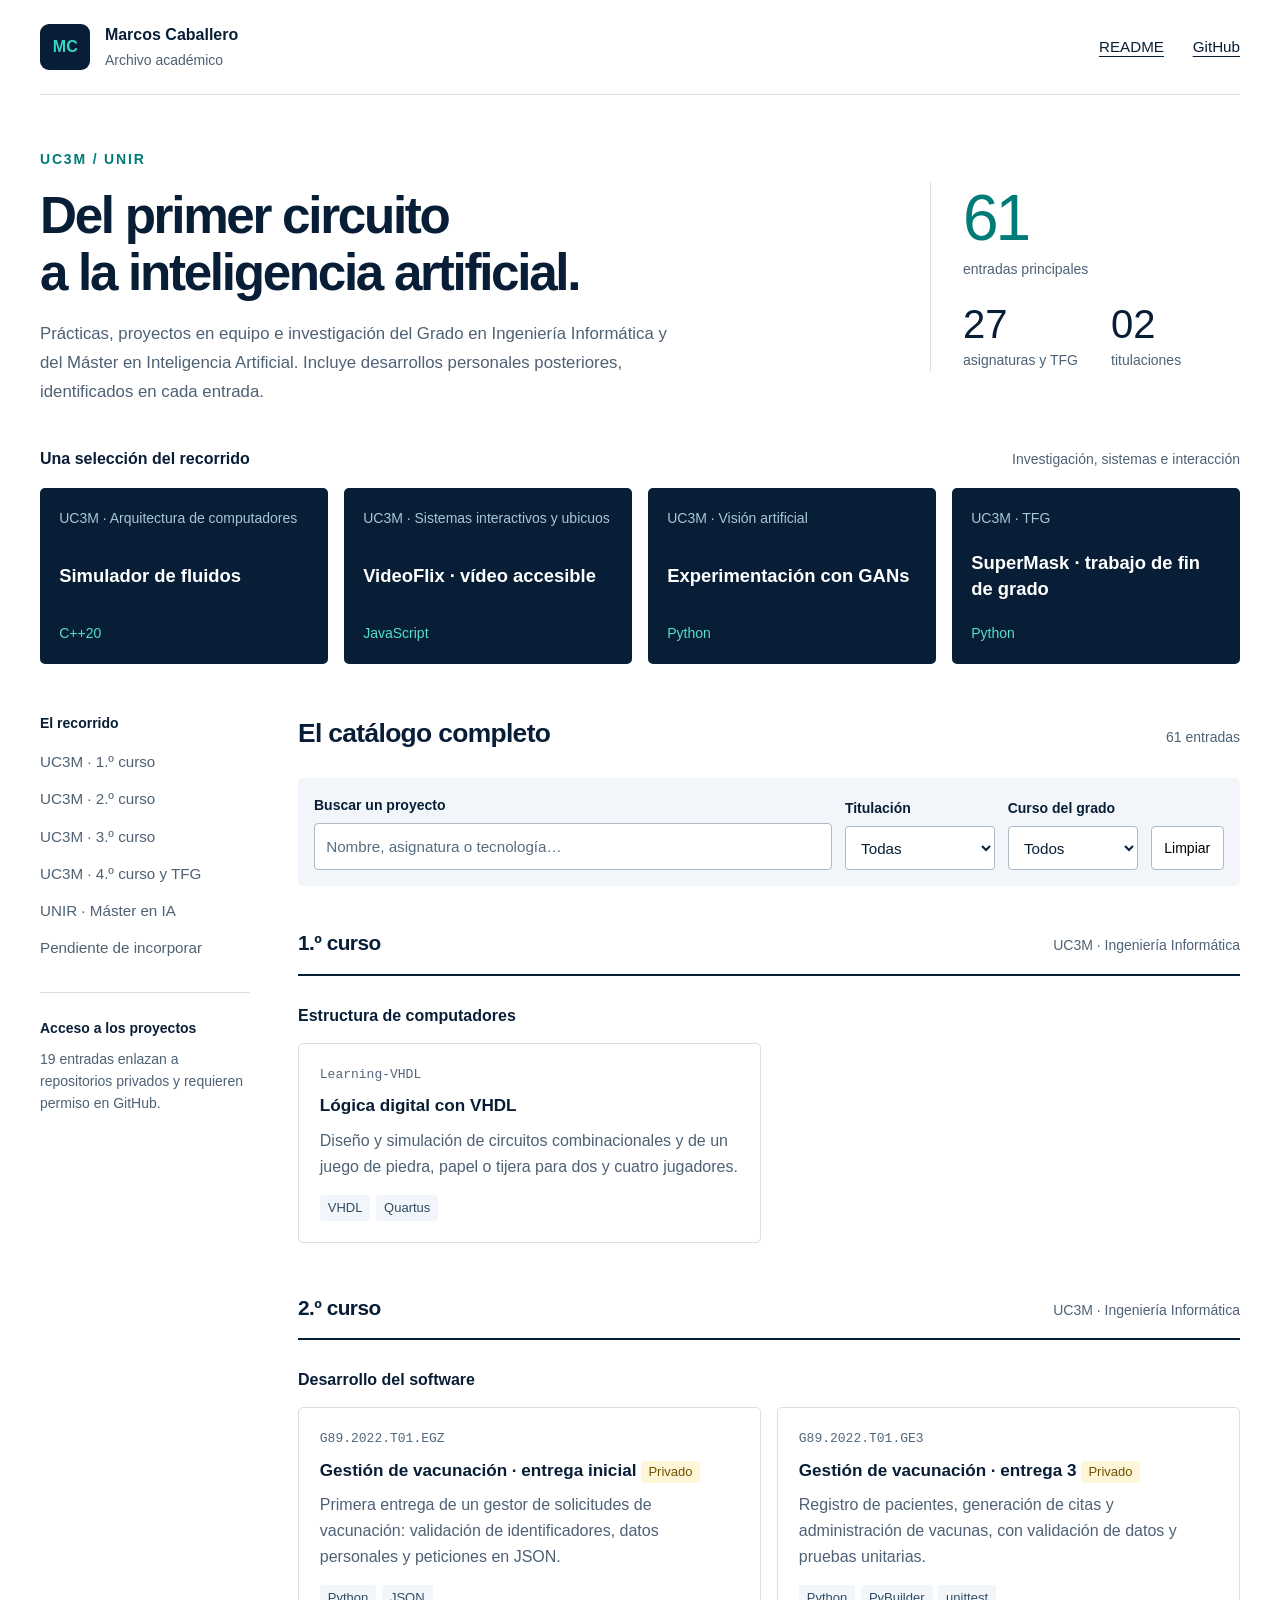
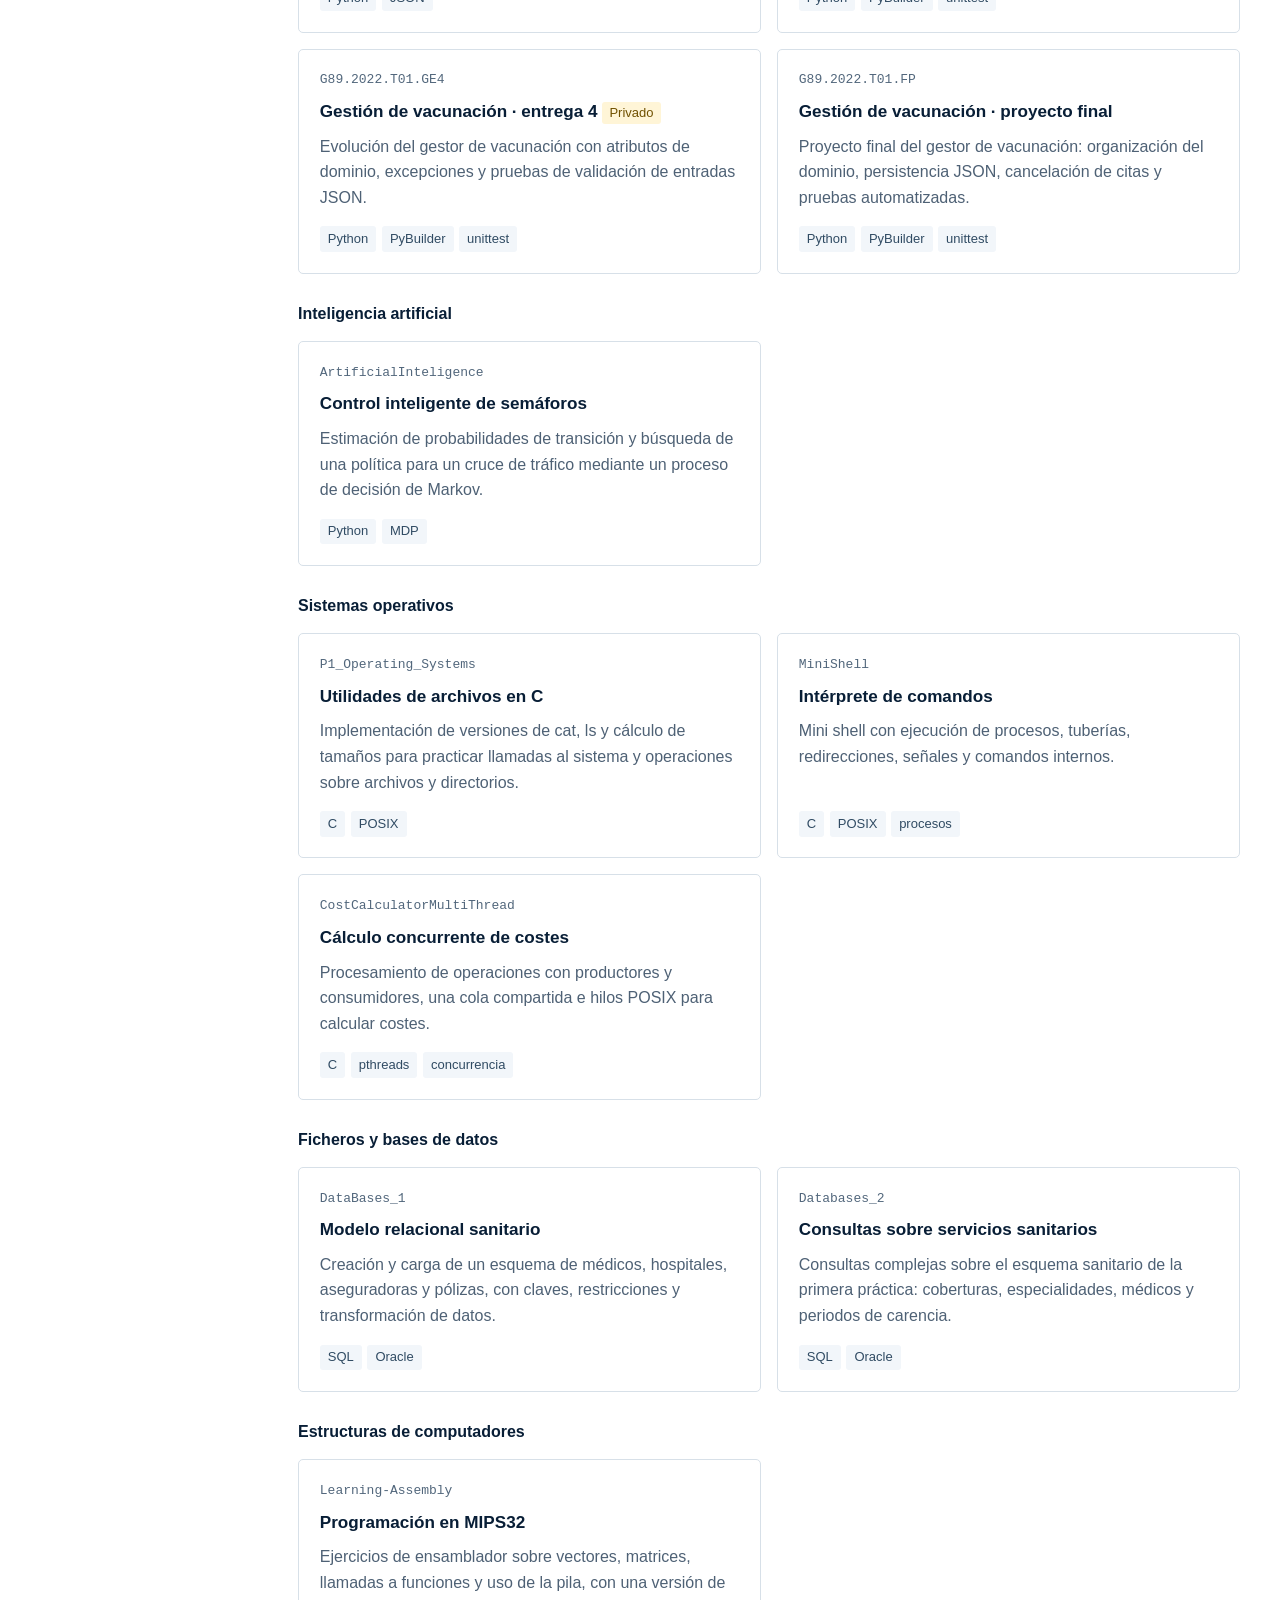
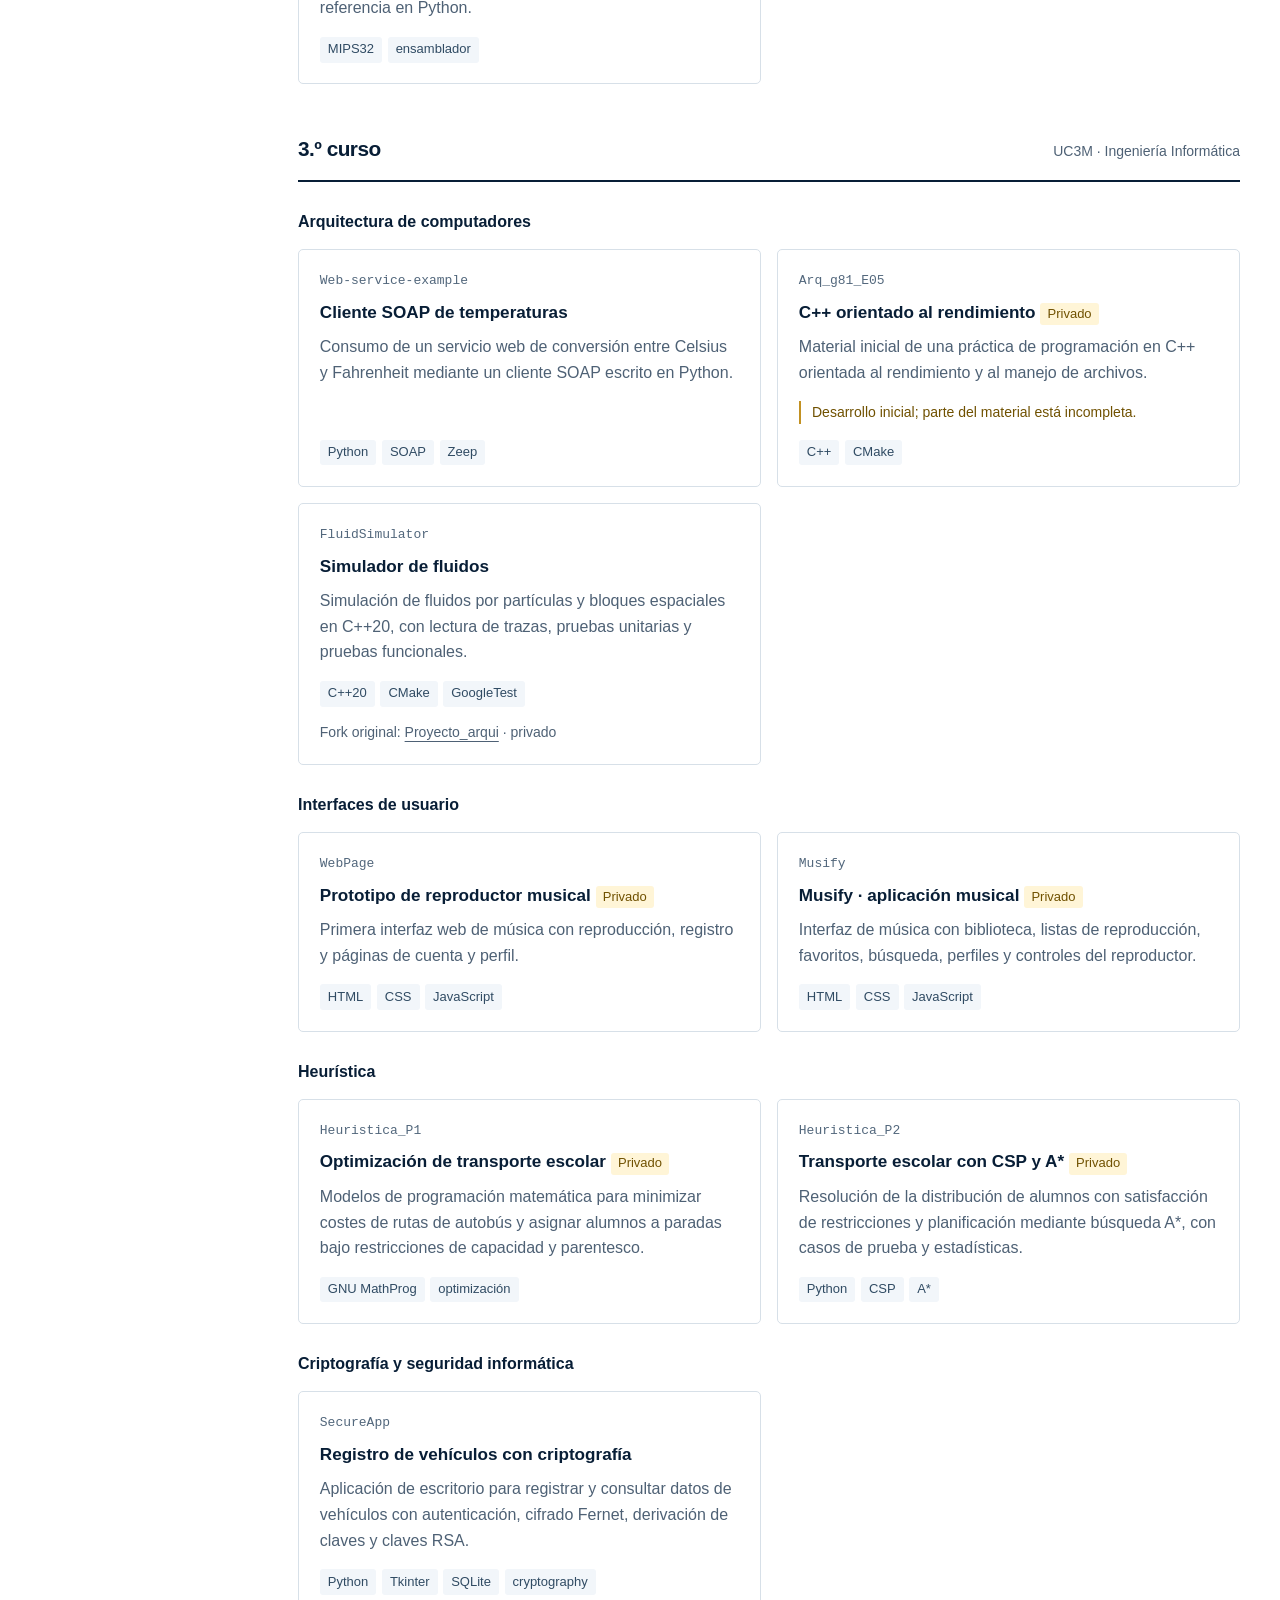
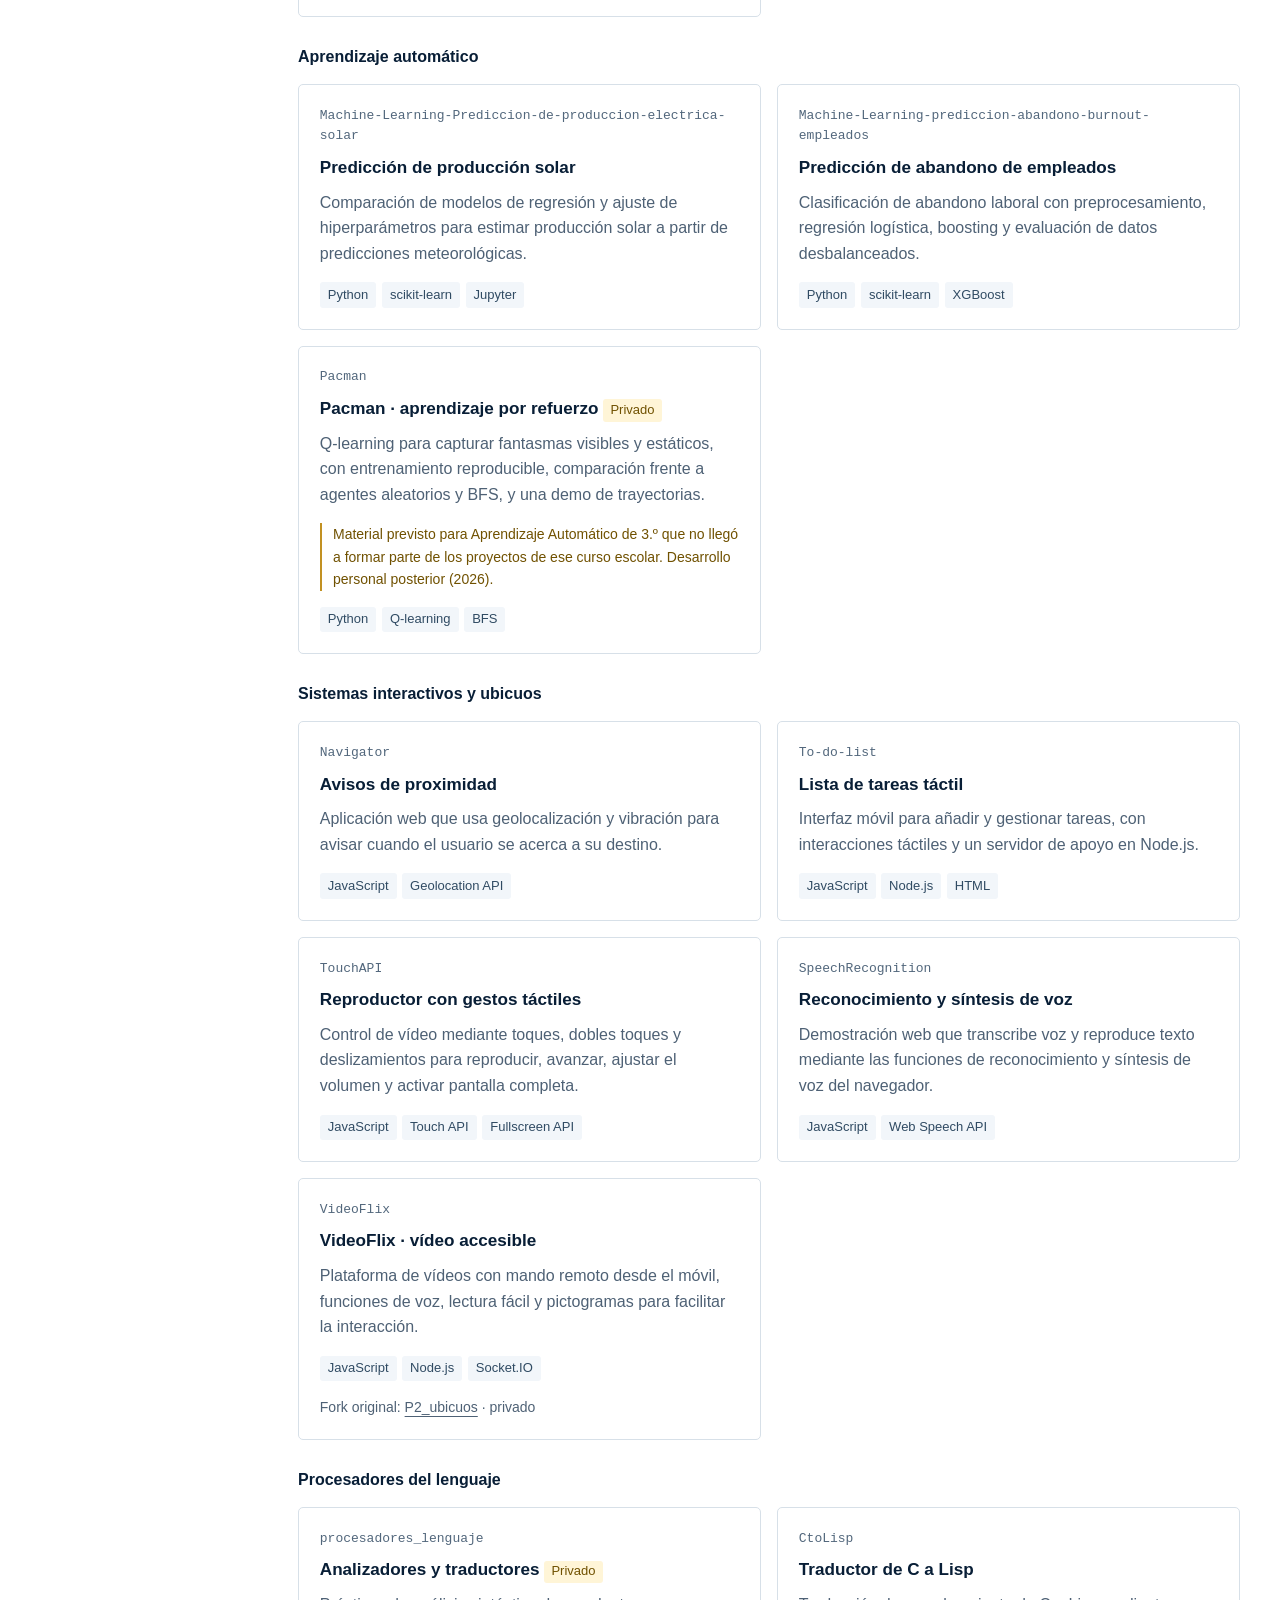
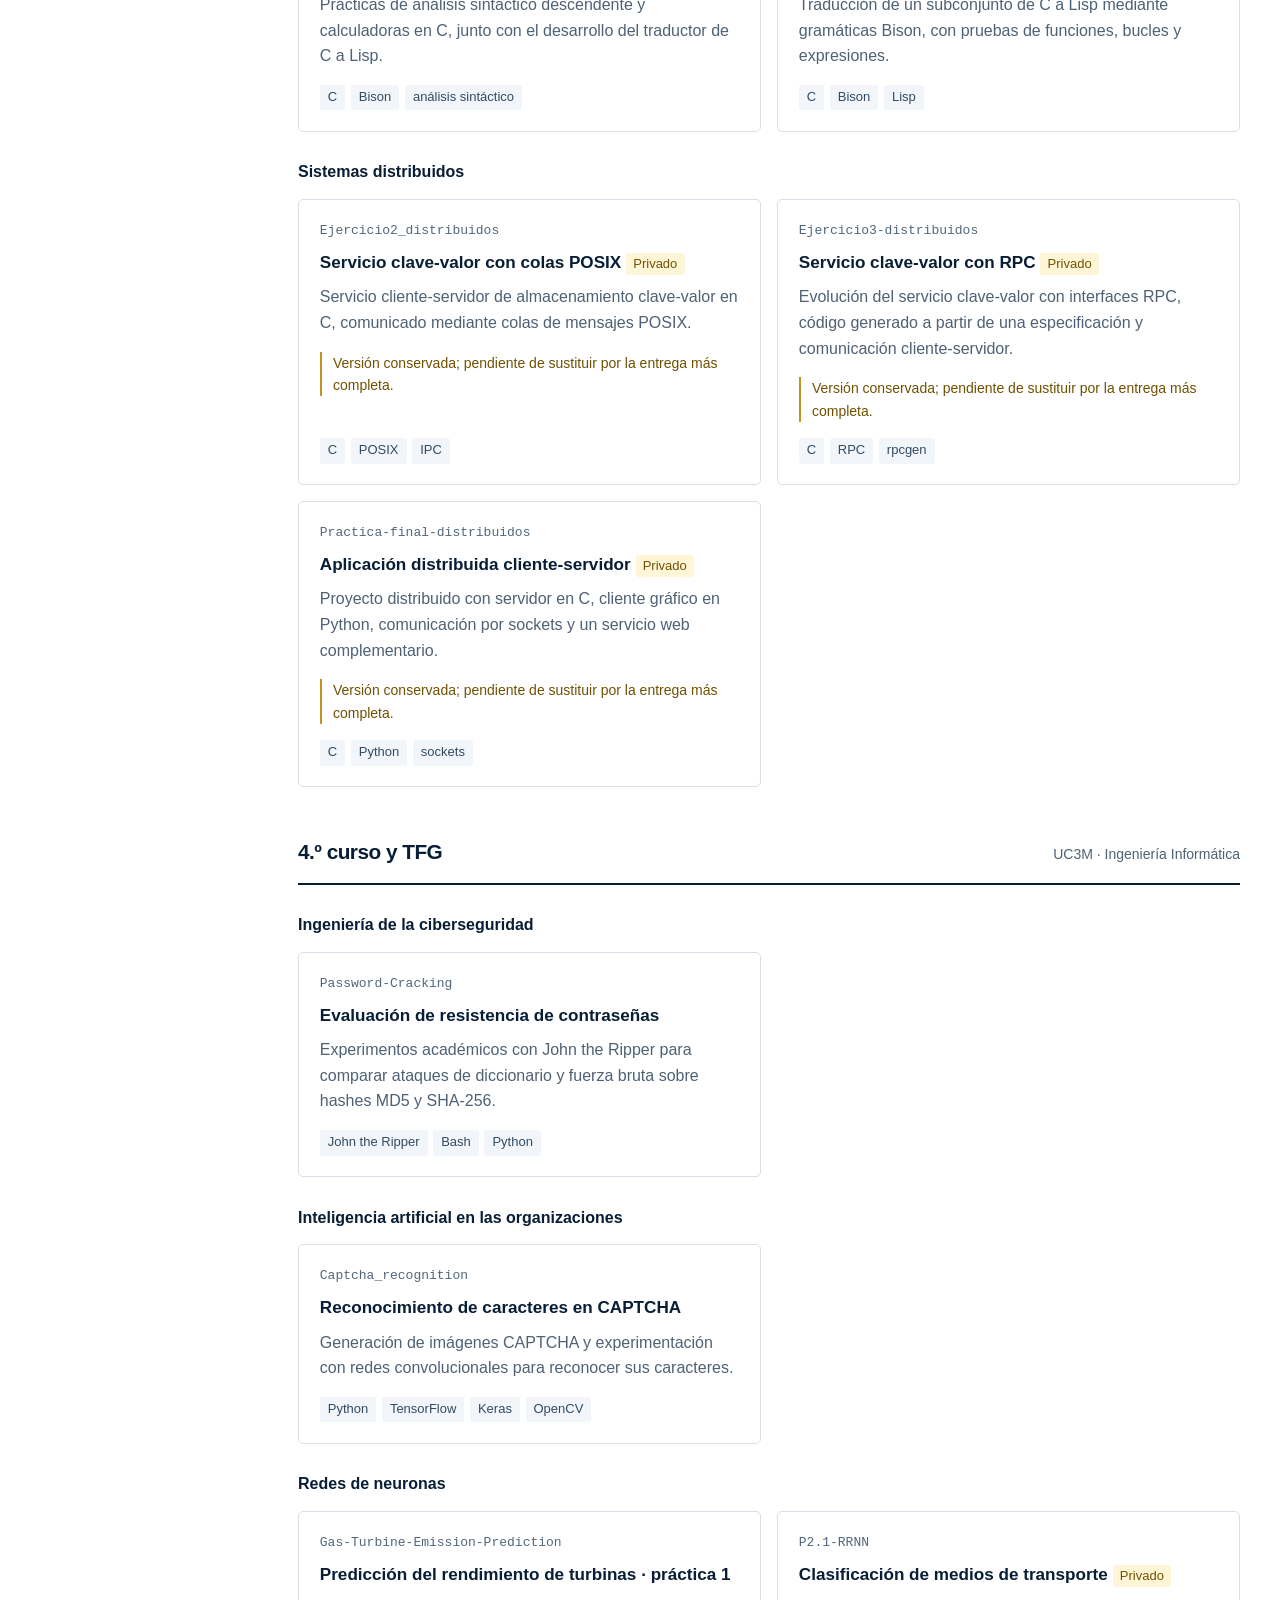
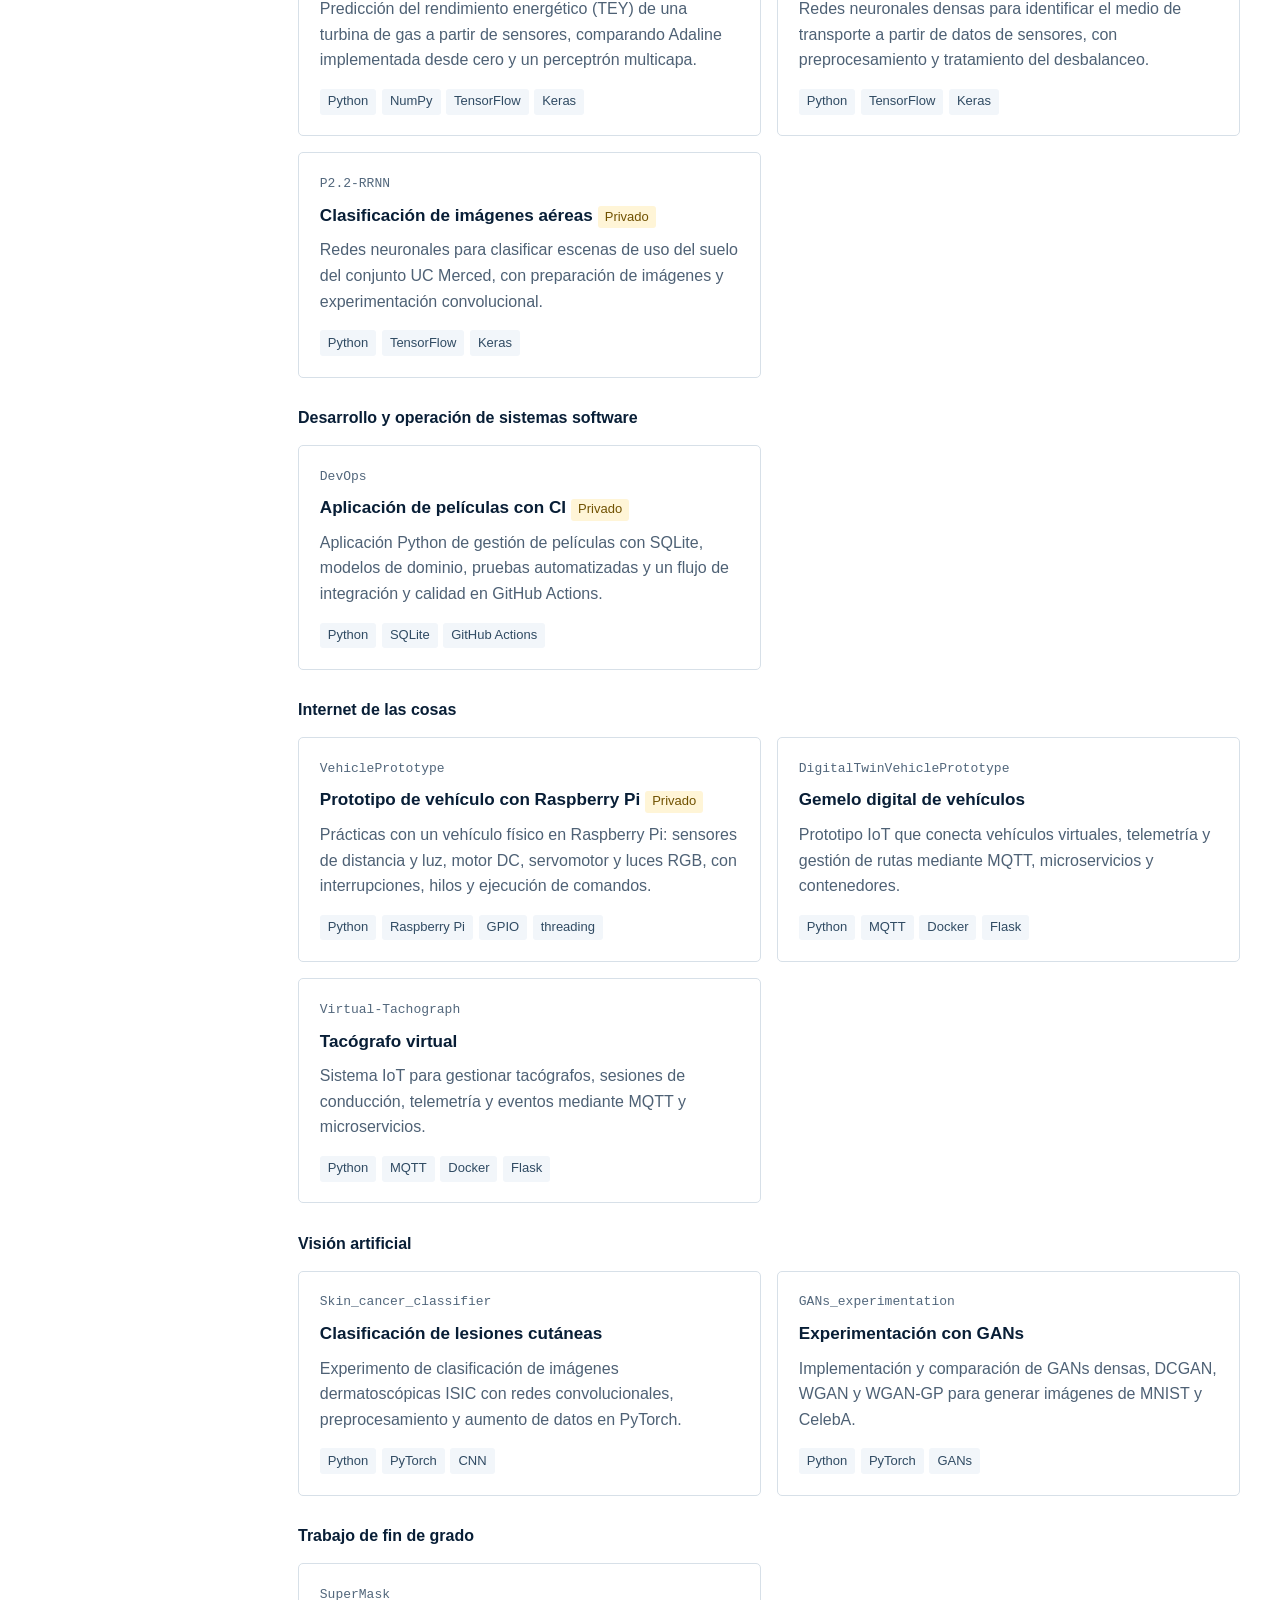
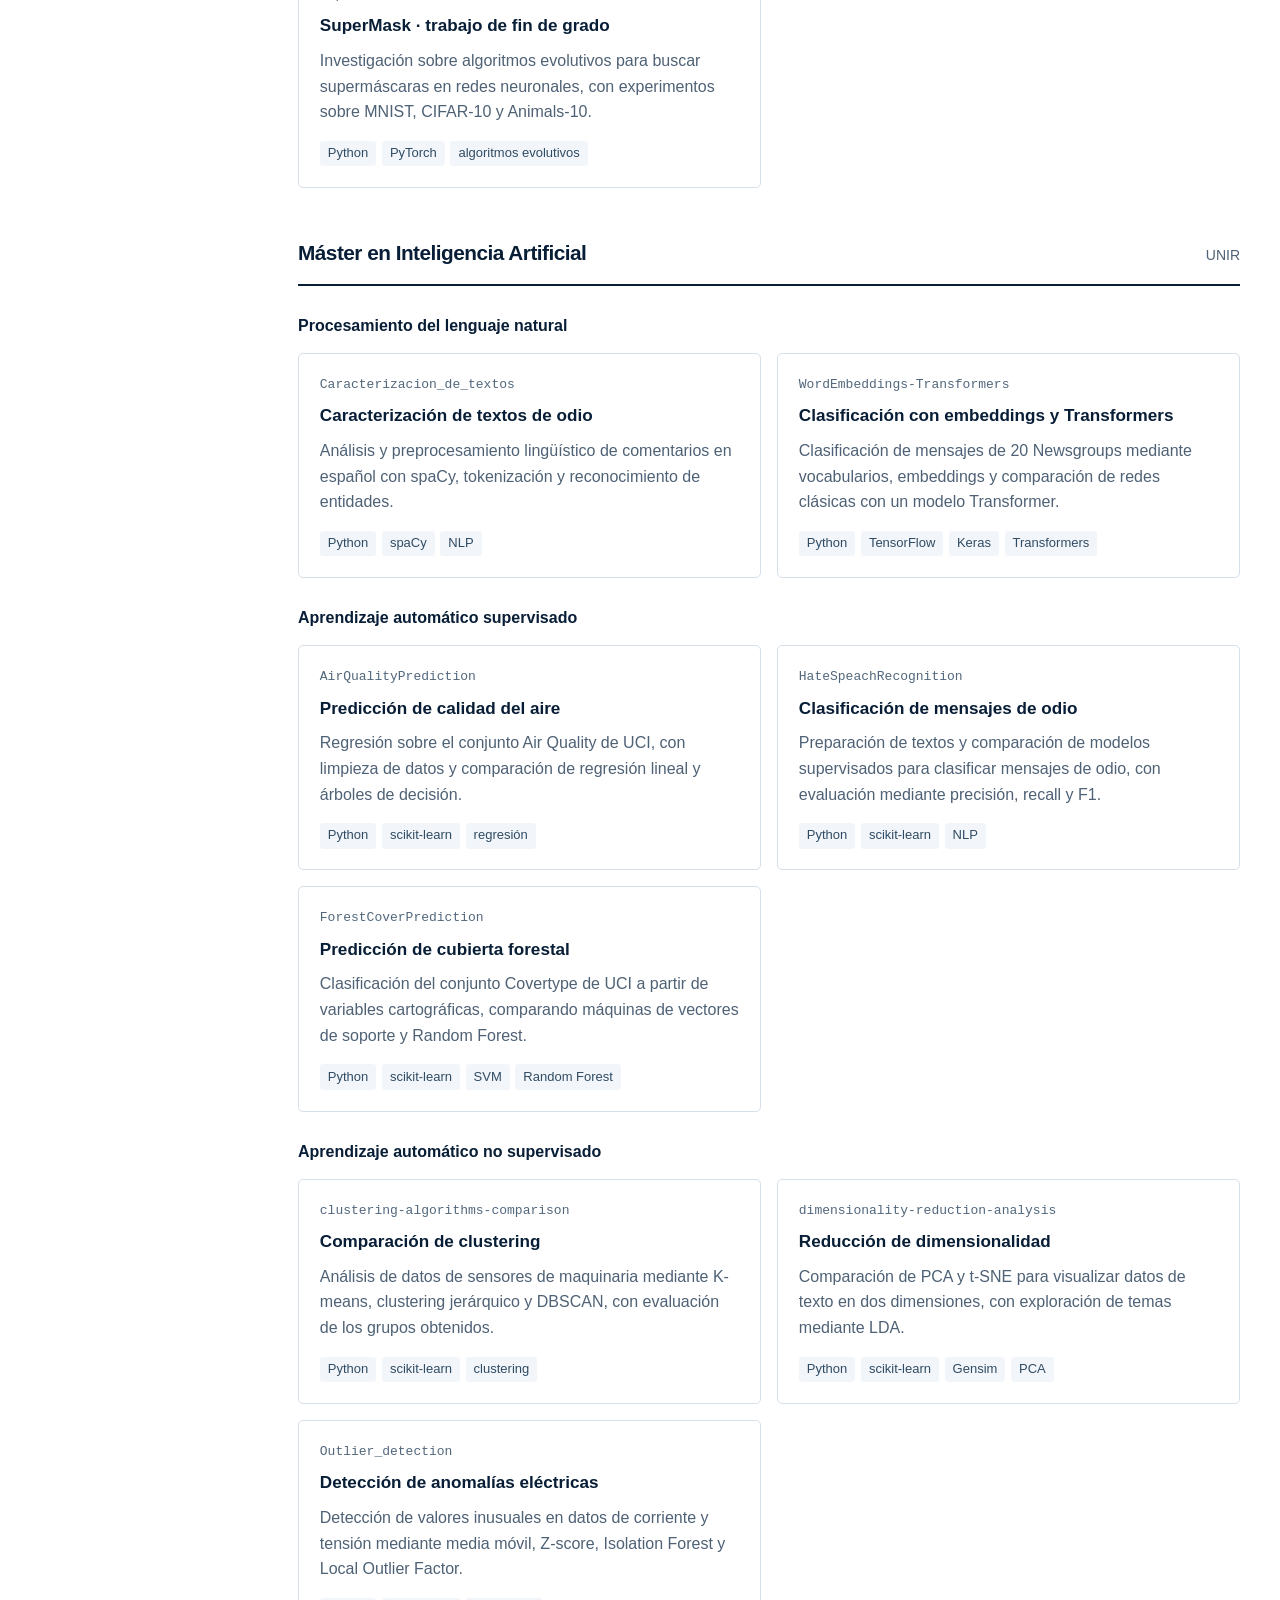
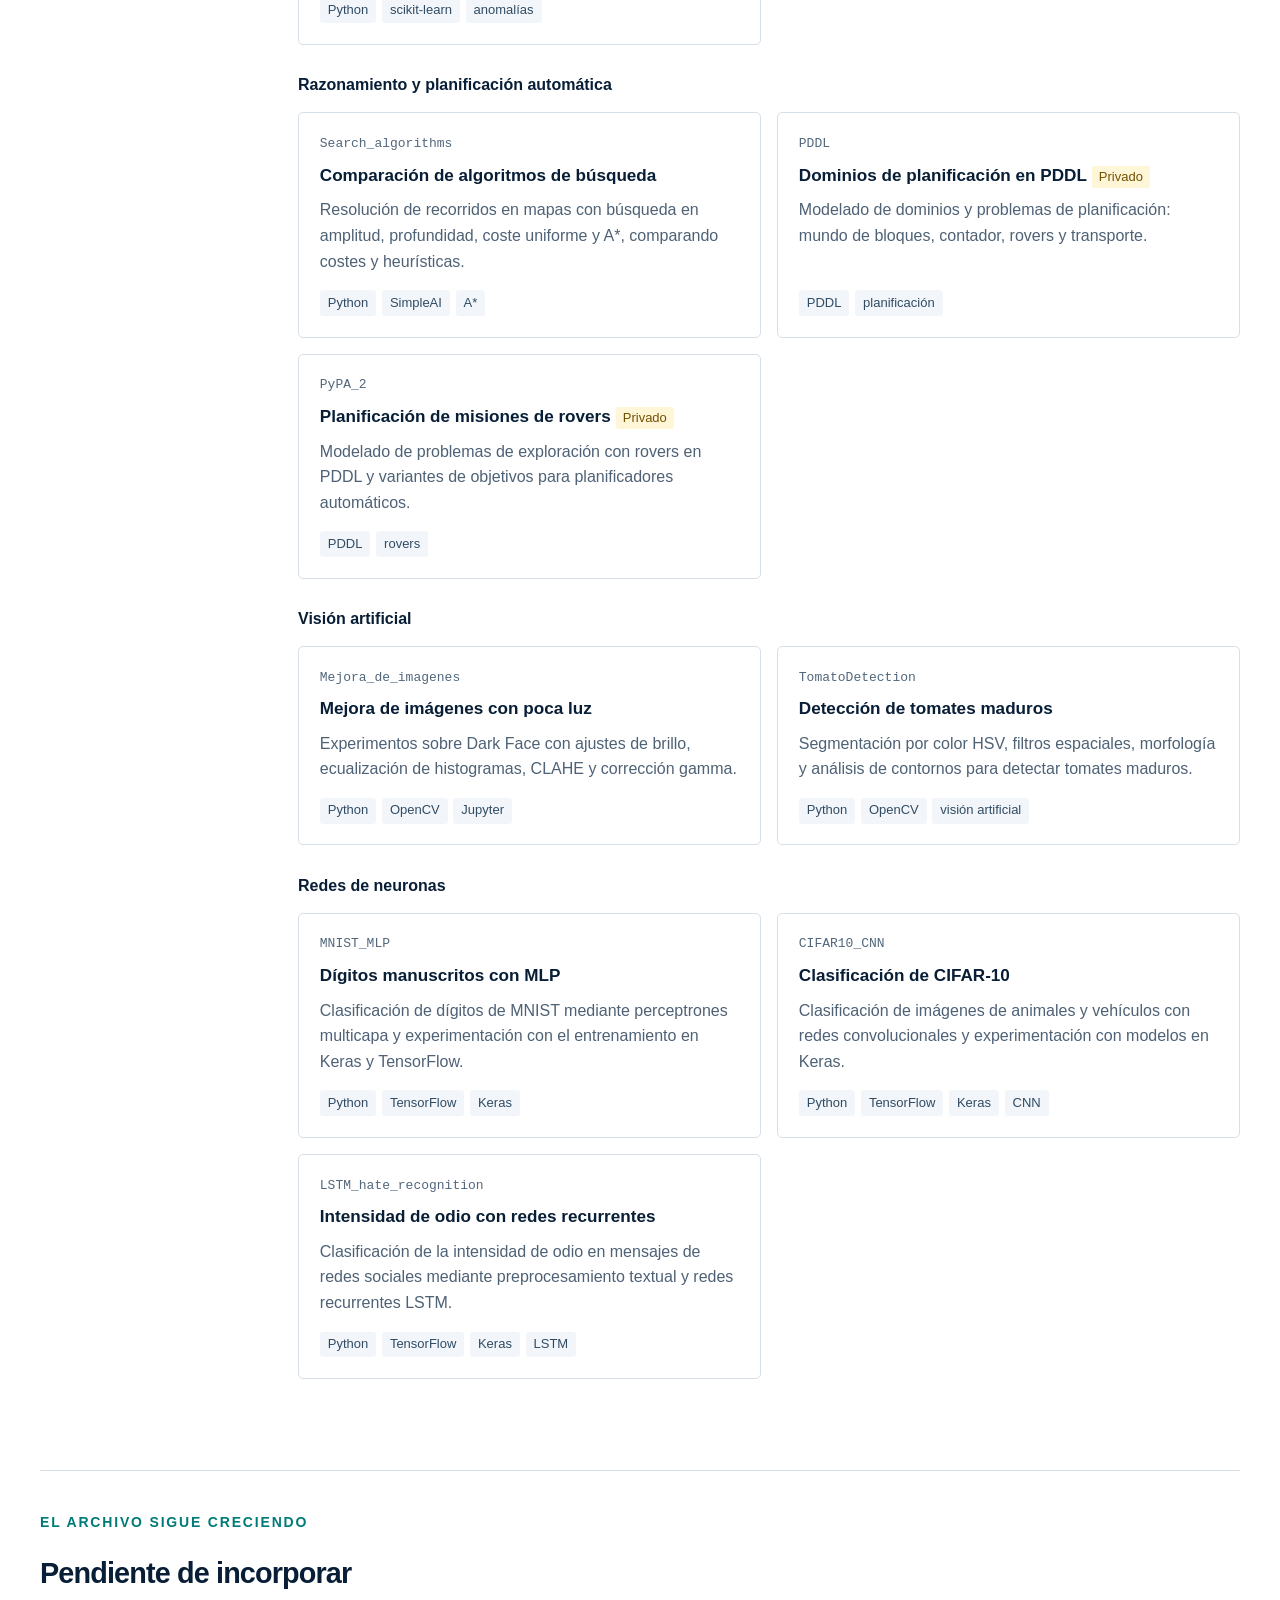
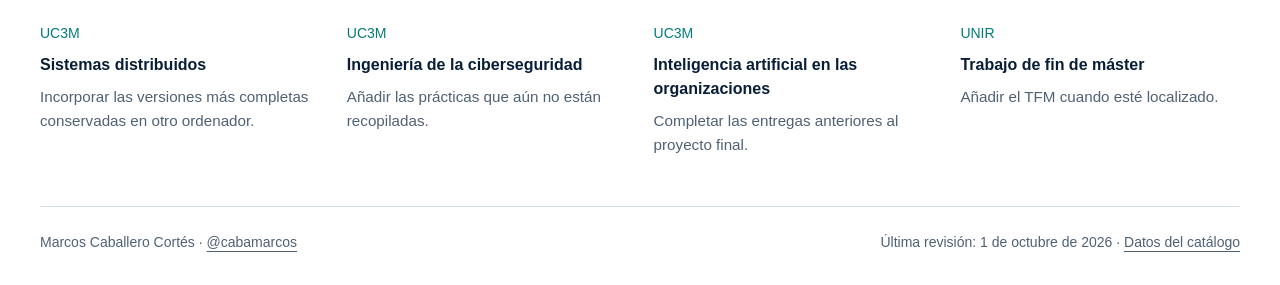
==== commit 362d772f: "docs: clarify Pacman was outside the original school year Keep it under third-year machine learning " ====
--- a/docs/index.html
+++ b/docs/index.html
@@ -33,7 +33,7 @@
           <button class="reset" type="reset">Limpiar</button>
         </form>
         <div id="empty" class="empty" hidden><h3>No hay proyectos con esos filtros.</h3><p>Prueba con otra asignatura, tecnología o titulación.</p></div>
-        <div id="entries"><section class="course" id="uc3m-1"><div class="course-title"><h2>1.º curso</h2><span>UC3M · Ingeniería Informática</span></div><section class="subject"><h3>Estructura de computadores</h3><div class="project-grid"><article class="project" data-degree="UC3M" data-year="1" data-search="Lógica digital con VHDL Learning-VHDL Diseño y simulación de circuitos combinacionales y de un juego de piedra, papel o tijera para dos y cuatro jugadores. Estructura de computadores VHDL Quartus"><p class="repo-name">Learning-VHDL</p><h4><a href="https://github.com/cabamarcos/Learning-VHDL">Lógica digital con VHDL</a></h4><p class="description">Diseño y simulación de circuitos combinacionales y de un juego de piedra, papel o tijera para dos y cuatro jugadores.</p><ul class="tags" aria-label="Tecnologías"><li>VHDL</li><li>Quartus</li></ul></article></div></section></section><section class="course" id="uc3m-2"><div class="course-title"><h2>2.º curso</h2><span>UC3M · Ingeniería Informática</span></div><section class="subject"><h3>Desarrollo del software</h3><div class="project-grid"><article class="project" data-degree="UC3M" data-year="2" data-search="Gestión de vacunación · entrega inicial G89.2022.T01.EGZ Primera entrega de un gestor de solicitudes de vacunación: validación de identificadores, datos personales y peticiones en JSON. Desarrollo del software Python JSON"><p class="repo-name">G89.2022.T01.EGZ</p><h4><a href="https://github.com/cabamarcos/G89.2022.T01.EGZ">Gestión de vacunación · entrega inicial</a><span class="private">Privado</span></h4><p class="description">Primera entrega de un gestor de solicitudes de vacunación: validación de identificadores, datos personales y peticiones en JSON.</p><ul class="tags" aria-label="Tecnologías"><li>Python</li><li>JSON</li></ul></article><article class="project" data-degree="UC3M" data-year="2" data-search="Gestión de vacunación · entrega 3 G89.2022.T01.GE3 Registro de pacientes, generación de citas y administración de vacunas, con validación de datos y pruebas unitarias. Desarrollo del software Python PyBuilder unittest"><p class="repo-name">G89.2022.T01.GE3</p><h4><a href="https://github.com/cabamarcos/G89.2022.T01.GE3">Gestión de vacunación · entrega 3</a><span class="private">Privado</span></h4><p class="description">Registro de pacientes, generación de citas y administración de vacunas, con validación de datos y pruebas unitarias.</p><ul class="tags" aria-label="Tecnologías"><li>Python</li><li>PyBuilder</li><li>unittest</li></ul></article><article class="project" data-degree="UC3M" data-year="2" data-search="Gestión de vacunación · entrega 4 G89.2022.T01.GE4 Evolución del gestor de vacunación con atributos de dominio, excepciones y pruebas de validación de entradas JSON. Desarrollo del software Python PyBuilder unittest"><p class="repo-name">G89.2022.T01.GE4</p><h4><a href="https://github.com/cabamarcos/G89.2022.T01.GE4">Gestión de vacunación · entrega 4</a><span class="private">Privado</span></h4><p class="description">Evolución del gestor de vacunación con atributos de dominio, excepciones y pruebas de validación de entradas JSON.</p><ul class="tags" aria-label="Tecnologías"><li>Python</li><li>PyBuilder</li><li>unittest</li></ul></article><article class="project" data-degree="UC3M" data-year="2" data-search="Gestión de vacunación · proyecto final G89.2022.T01.FP Proyecto final del gestor de vacunación: organización del dominio, persistencia JSON, cancelación de citas y pruebas automatizadas. Desarrollo del software Python PyBuilder unittest"><p class="repo-name">G89.2022.T01.FP</p><h4><a href="https://github.com/cabamarcos/G89.2022.T01.FP">Gestión de vacunación · proyecto final</a></h4><p class="description">Proyecto final del gestor de vacunación: organización del dominio, persistencia JSON, cancelación de citas y pruebas automatizadas.</p><ul class="tags" aria-label="Tecnologías"><li>Python</li><li>PyBuilder</li><li>unittest</li></ul></article></div></section><section class="subject"><h3>Inteligencia artificial</h3><div class="project-grid"><article class="project" data-degree="UC3M" data-year="2" data-search="Control inteligente de semáforos ArtificialInteligence Estimación de probabilidades de transición y búsqueda de una política para un cruce de tráfico mediante un proceso de decisión de Markov. Inteligencia artificial Python MDP"><p class="repo-name">ArtificialInteligence</p><h4><a href="https://github.com/cabamarcos/ArtificialInteligence">Control inteligente de semáforos</a></h4><p class="description">Estimación de probabilidades de transición y búsqueda de una política para un cruce de tráfico mediante un proceso de decisión de Markov.</p><ul class="tags" aria-label="Tecnologías"><li>Python</li><li>MDP</li></ul></article></div></section><section class="subject"><h3>Sistemas operativos</h3><div class="project-grid"><article class="project" data-degree="UC3M" data-year="2" data-search="Utilidades de archivos en C P1_Operating_Systems Implementación de versiones de cat, ls y cálculo de tamaños para practicar llamadas al sistema y operaciones sobre archivos y directorios. Sistemas operativos C POSIX"><p class="repo-name">P1_Operating_Systems</p><h4><a href="https://github.com/cabamarcos/P1_Operating_Systems">Utilidades de archivos en C</a></h4><p class="description">Implementación de versiones de cat, ls y cálculo de tamaños para practicar llamadas al sistema y operaciones sobre archivos y directorios.</p><ul class="tags" aria-label="Tecnologías"><li>C</li><li>POSIX</li></ul></article><article class="project" data-degree="UC3M" data-year="2" data-search="Intérprete de comandos MiniShell Mini shell con ejecución de procesos, tuberías, redirecciones, señales y comandos internos. Sistemas operativos C POSIX procesos"><p class="repo-name">MiniShell</p><h4><a href="https://github.com/cabamarcos/MiniShell">Intérprete de comandos</a></h4><p class="description">Mini shell con ejecución de procesos, tuberías, redirecciones, señales y comandos internos.</p><ul class="tags" aria-label="Tecnologías"><li>C</li><li>POSIX</li><li>procesos</li></ul></article><article class="project" data-degree="UC3M" data-year="2" data-search="Cálculo concurrente de costes CostCalculatorMultiThread Procesamiento de operaciones con productores y consumidores, una cola compartida e hilos POSIX para calcular costes. Sistemas operativos C pthreads concurrencia"><p class="repo-name">CostCalculatorMultiThread</p><h4><a href="https://github.com/cabamarcos/CostCalculatorMultiThread">Cálculo concurrente de costes</a></h4><p class="description">Procesamiento de operaciones con productores y consumidores, una cola compartida e hilos POSIX para calcular costes.</p><ul class="tags" aria-label="Tecnologías"><li>C</li><li>pthreads</li><li>concurrencia</li></ul></article></div></section><section class="subject"><h3>Ficheros y bases de datos</h3><div class="project-grid"><article class="project" data-degree="UC3M" data-year="2" data-search="Modelo relacional sanitario DataBases_1 Creación y carga de un esquema de médicos, hospitales, aseguradoras y pólizas, con claves, restricciones y transformación de datos. Ficheros y bases de datos SQL Oracle"><p class="repo-name">DataBases_1</p><h4><a href="https://github.com/cabamarcos/DataBases_1">Modelo relacional sanitario</a></h4><p class="description">Creación y carga de un esquema de médicos, hospitales, aseguradoras y pólizas, con claves, restricciones y transformación de datos.</p><ul class="tags" aria-label="Tecnologías"><li>SQL</li><li>Oracle</li></ul></article><article class="project" data-degree="UC3M" data-year="2" data-search="Consultas sobre servicios sanitarios Databases_2 Consultas complejas sobre el esquema sanitario de la primera práctica: coberturas, especialidades, médicos y periodos de carencia. Ficheros y bases de datos SQL Oracle"><p class="repo-name">Databases_2</p><h4><a href="https://github.com/cabamarcos/Databases_2">Consultas sobre servicios sanitarios</a></h4><p class="description">Consultas complejas sobre el esquema sanitario de la primera práctica: coberturas, especialidades, médicos y periodos de carencia.</p><ul class="tags" aria-label="Tecnologías"><li>SQL</li><li>Oracle</li></ul></article></div></section><section class="subject"><h3>Estructuras de computadores</h3><div class="project-grid"><article class="project" data-degree="UC3M" data-year="2" data-search="Programación en MIPS32 Learning-Assembly Ejercicios de ensamblador sobre vectores, matrices, llamadas a funciones y uso de la pila, con una versión de referencia en Python. Estructuras de computadores MIPS32 ensamblador"><p class="repo-name">Learning-Assembly</p><h4><a href="https://github.com/cabamarcos/Learning-Assembly">Programación en MIPS32</a></h4><p class="description">Ejercicios de ensamblador sobre vectores, matrices, llamadas a funciones y uso de la pila, con una versión de referencia en Python.</p><ul class="tags" aria-label="Tecnologías"><li>MIPS32</li><li>ensamblador</li></ul></article></div></section></section><section class="course" id="uc3m-3"><div class="course-title"><h2>3.º curso</h2><span>UC3M · Ingeniería Informática</span></div><section class="subject"><h3>Arquitectura de computadores</h3><div class="project-grid"><article class="project" data-degree="UC3M" data-year="3" data-search="Cliente SOAP de temperaturas Web-service-example Consumo de un servicio web de conversión entre Celsius y Fahrenheit mediante un cliente SOAP escrito en Python. Arquitectura de computadores Python SOAP Zeep"><p class="repo-name">Web-service-example</p><h4><a href="https://github.com/cabamarcos/Web-service-example">Cliente SOAP de temperaturas</a></h4><p class="description">Consumo de un servicio web de conversión entre Celsius y Fahrenheit mediante un cliente SOAP escrito en Python.</p><ul class="tags" aria-label="Tecnologías"><li>Python</li><li>SOAP</li><li>Zeep</li></ul></article><article class="project" data-degree="UC3M" data-year="3" data-search="C++ orientado al rendimiento Arq_g81_E05 Material inicial de una práctica de programación en C++ orientada al rendimiento y al manejo de archivos. Arquitectura de computadores C++ CMake"><p class="repo-name">Arq_g81_E05</p><h4><a href="https://github.com/cabamarcos/Arq_g81_E05">C++ orientado al rendimiento</a><span class="private">Privado</span></h4><p class="description">Material inicial de una práctica de programación en C++ orientada al rendimiento y al manejo de archivos.</p><p class="project-note">Desarrollo inicial; parte del material está incompleta.</p><ul class="tags" aria-label="Tecnologías"><li>C++</li><li>CMake</li></ul></article><article class="project" data-degree="UC3M" data-year="3" data-search="Simulador de fluidos FluidSimulator Simulación de fluidos por partículas y bloques espaciales en C++20, con lectura de trazas, pruebas unitarias y pruebas funcionales. Arquitectura de computadores C++20 CMake GoogleTest"><p class="repo-name">FluidSimulator</p><h4><a href="https://github.com/cabamarcos/FluidSimulator">Simulador de fluidos</a></h4><p class="description">Simulación de fluidos por partículas y bloques espaciales en C++20, con lectura de trazas, pruebas unitarias y pruebas funcionales.</p><ul class="tags" aria-label="Tecnologías"><li>C++20</li><li>CMake</li><li>GoogleTest</li></ul><p class="alternatives">Fork original: <a href="https://github.com/cabamarcos/Proyecto_arqui">Proyecto_arqui</a> · privado</p></article></div></section><section class="subject"><h3>Interfaces de usuario</h3><div class="project-grid"><article class="project" data-degree="UC3M" data-year="3" data-search="Prototipo de reproductor musical WebPage Primera interfaz web de música con reproducción, registro y páginas de cuenta y perfil. Interfaces de usuario HTML CSS JavaScript"><p class="repo-name">WebPage</p><h4><a href="https://github.com/cabamarcos/WebPage">Prototipo de reproductor musical</a><span class="private">Privado</span></h4><p class="description">Primera interfaz web de música con reproducción, registro y páginas de cuenta y perfil.</p><ul class="tags" aria-label="Tecnologías"><li>HTML</li><li>CSS</li><li>JavaScript</li></ul></article><article class="project" data-degree="UC3M" data-year="3" data-search="Musify · aplicación musical Musify Interfaz de música con biblioteca, listas de reproducción, favoritos, búsqueda, perfiles y controles del reproductor. Interfaces de usuario HTML CSS JavaScript"><p class="repo-name">Musify</p><h4><a href="https://github.com/cabamarcos/Musify">Musify · aplicación musical</a><span class="private">Privado</span></h4><p class="description">Interfaz de música con biblioteca, listas de reproducción, favoritos, búsqueda, perfiles y controles del reproductor.</p><ul class="tags" aria-label="Tecnologías"><li>HTML</li><li>CSS</li><li>JavaScript</li></ul></article></div></section><section class="subject"><h3>Heurística</h3><div class="project-grid"><article class="project" data-degree="UC3M" data-year="3" data-search="Optimización de transporte escolar Heuristica_P1 Modelos de programación matemática para minimizar costes de rutas de autobús y asignar alumnos a paradas bajo restricciones de capacidad y parentesco. Heurística GNU MathProg optimización"><p class="repo-name">Heuristica_P1</p><h4><a href="https://github.com/cabamarcos/Heuristica_P1">Optimización de transporte escolar</a><span class="private">Privado</span></h4><p class="description">Modelos de programación matemática para minimizar costes de rutas de autobús y asignar alumnos a paradas bajo restricciones de capacidad y parentesco.</p><ul class="tags" aria-label="Tecnologías"><li>GNU MathProg</li><li>optimización</li></ul></article><article class="project" data-degree="UC3M" data-year="3" data-search="Transporte escolar con CSP y A* Heuristica_P2 Resolución de la distribución de alumnos con satisfacción de restricciones y planificación mediante búsqueda A*, con casos de prueba y estadísticas. Heurística Python CSP A*"><p class="repo-name">Heuristica_P2</p><h4><a href="https://github.com/cabamarcos/Heuristica_P2">Transporte escolar con CSP y A*</a><span class="private">Privado</span></h4><p class="description">Resolución de la distribución de alumnos con satisfacción de restricciones y planificación mediante búsqueda A*, con casos de prueba y estadísticas.</p><ul class="tags" aria-label="Tecnologías"><li>Python</li><li>CSP</li><li>A*</li></ul></article></div></section><section class="subject"><h3>Criptografía y seguridad informática</h3><div class="project-grid"><article class="project" data-degree="UC3M" data-year="3" data-search="Registro de vehículos con criptografía SecureApp Aplicación de escritorio para registrar y consultar datos de vehículos con autenticación, cifrado Fernet, derivación de claves y claves RSA. Criptografía y seguridad informática Python Tkinter SQLite cryptography"><p class="repo-name">SecureApp</p><h4><a href="https://github.com/cabamarcos/SecureApp">Registro de vehículos con criptografía</a></h4><p class="description">Aplicación de escritorio para registrar y consultar datos de vehículos con autenticación, cifrado Fernet, derivación de claves y claves RSA.</p><ul class="tags" aria-label="Tecnologías"><li>Python</li><li>Tkinter</li><li>SQLite</li><li>cryptography</li></ul></article></div></section><section class="subject"><h3>Aprendizaje automático</h3><div class="project-grid"><article class="project" data-degree="UC3M" data-year="3" data-search="Predicción de producción solar Machine-Learning-Prediccion-de-produccion-electrica-solar Comparación de modelos de regresión y ajuste de hiperparámetros para estimar producción solar a partir de predicciones meteorológicas. Aprendizaje automático Python scikit-learn Jupyter"><p class="repo-name">Machine-Learning-Prediccion-de-produccion-electrica-solar</p><h4><a href="https://github.com/cabamarcos/Machine-Learning-Prediccion-de-produccion-electrica-solar">Predicción de producción solar</a></h4><p class="description">Comparación de modelos de regresión y ajuste de hiperparámetros para estimar producción solar a partir de predicciones meteorológicas.</p><ul class="tags" aria-label="Tecnologías"><li>Python</li><li>scikit-learn</li><li>Jupyter</li></ul></article><article class="project" data-degree="UC3M" data-year="3" data-search="Predicción de abandono de empleados Machine-Learning-prediccion-abandono-burnout-empleados Clasificación de abandono laboral con preprocesamiento, regresión logística, boosting y evaluación de datos desbalanceados. Aprendizaje automático Python scikit-learn XGBoost"><p class="repo-name">Machine-Learning-prediccion-abandono-burnout-empleados</p><h4><a href="https://github.com/cabamarcos/Machine-Learning-prediccion-abandono-burnout-empleados">Predicción de abandono de empleados</a></h4><p class="description">Clasificación de abandono laboral con preprocesamiento, regresión logística, boosting y evaluación de datos desbalanceados.</p><ul class="tags" aria-label="Tecnologías"><li>Python</li><li>scikit-learn</li><li>XGBoost</li></ul></article><article class="project" data-degree="UC3M" data-year="3" data-search="Pacman · aprendizaje por refuerzo Pacman Q-learning para capturar fantasmas visibles y estáticos, con entrenamiento reproducible, comparación frente a agentes aleatorios y BFS, y una demo de trayectorias. Aprendizaje automático Python Q-learning BFS"><p class="repo-name">Pacman</p><h4><a href="https://github.com/cabamarcos/Pacman">Pacman · aprendizaje por refuerzo</a><span class="private">Privado</span></h4><p class="description">Q-learning para capturar fantasmas visibles y estáticos, con entrenamiento reproducible, comparación frente a agentes aleatorios y BFS, y una demo de trayectorias.</p><p class="project-note">Desarrollo personal de 2026 a partir del material inicial de la asignatura. No fue una entrega del grado.</p><ul class="tags" aria-label="Tecnologías"><li>Python</li><li>Q-learning</li><li>BFS</li></ul></article></div></section><section class="subject"><h3>Sistemas interactivos y ubicuos</h3><div class="project-grid"><article class="project" data-degree="UC3M" data-year="3" data-search="Avisos de proximidad Navigator Aplicación web que usa geolocalización y vibración para avisar cuando el usuario se acerca a su destino. Sistemas interactivos y ubicuos JavaScript Geolocation API"><p class="repo-name">Navigator</p><h4><a href="https://github.com/cabamarcos/Navigator">Avisos de proximidad</a></h4><p class="description">Aplicación web que usa geolocalización y vibración para avisar cuando el usuario se acerca a su destino.</p><ul class="tags" aria-label="Tecnologías"><li>JavaScript</li><li>Geolocation API</li></ul></article><article class="project" data-degree="UC3M" data-year="3" data-search="Lista de tareas táctil To-do-list Interfaz móvil para añadir y gestionar tareas, con interacciones táctiles y un servidor de apoyo en Node.js. Sistemas interactivos y ubicuos JavaScript Node.js HTML"><p class="repo-name">To-do-list</p><h4><a href="https://github.com/cabamarcos/To-do-list">Lista de tareas táctil</a></h4><p class="description">Interfaz móvil para añadir y gestionar tareas, con interacciones táctiles y un servidor de apoyo en Node.js.</p><ul class="tags" aria-label="Tecnologías"><li>JavaScript</li><li>Node.js</li><li>HTML</li></ul></article><article class="project" data-degree="UC3M" data-year="3" data-search="Reproductor con gestos táctiles TouchAPI Control de vídeo mediante toques, dobles toques y deslizamientos para reproducir, avanzar, ajustar el volumen y activar pantalla completa. Sistemas interactivos y ubicuos JavaScript Touch API Fullscreen API"><p class="repo-name">TouchAPI</p><h4><a href="https://github.com/cabamarcos/TouchAPI">Reproductor con gestos táctiles</a></h4><p class="description">Control de vídeo mediante toques, dobles toques y deslizamientos para reproducir, avanzar, ajustar el volumen y activar pantalla completa.</p><ul class="tags" aria-label="Tecnologías"><li>JavaScript</li><li>Touch API</li><li>Fullscreen API</li></ul></article><article class="project" data-degree="UC3M" data-year="3" data-search="Reconocimiento y síntesis de voz SpeechRecognition Demostración web que transcribe voz y reproduce texto mediante las funciones de reconocimiento y síntesis de voz del navegador. Sistemas interactivos y ubicuos JavaScript Web Speech API"><p class="repo-name">SpeechRecognition</p><h4><a href="https://github.com/cabamarcos/SpeechRecognition">Reconocimiento y síntesis de voz</a></h4><p class="description">Demostración web que transcribe voz y reproduce texto mediante las funciones de reconocimiento y síntesis de voz del navegador.</p><ul class="tags" aria-label="Tecnologías"><li>JavaScript</li><li>Web Speech API</li></ul></article><article class="project" data-degree="UC3M" data-year="3" data-search="VideoFlix · vídeo accesible VideoFlix Plataforma de vídeos con mando remoto desde el móvil, funciones de voz, lectura fácil y pictogramas para facilitar la interacción. Sistemas interactivos y ubicuos JavaScript Node.js Socket.IO"><p class="repo-name">VideoFlix</p><h4><a href="https://github.com/cabamarcos/VideoFlix">VideoFlix · vídeo accesible</a></h4><p class="description">Plataforma de vídeos con mando remoto desde el móvil, funciones de voz, lectura fácil y pictogramas para facilitar la interacción.</p><ul class="tags" aria-label="Tecnologías"><li>JavaScript</li><li>Node.js</li><li>Socket.IO</li></ul><p class="alternatives">Fork original: <a href="https://github.com/cabamarcos/P2_ubicuos">P2_ubicuos</a> · privado</p></article></div></section><section class="subject"><h3>Procesadores del lenguaje</h3><div class="project-grid"><article class="project" data-degree="UC3M" data-year="3" data-search="Analizadores y traductores procesadores_lenguaje Prácticas de análisis sintáctico descendente y calculadoras en C, junto con el desarrollo del traductor de C a Lisp. Procesadores del lenguaje C Bison análisis sintáctico"><p class="repo-name">procesadores_lenguaje</p><h4><a href="https://github.com/cabamarcos/procesadores_lenguaje">Analizadores y traductores</a><span class="private">Privado</span></h4><p class="description">Prácticas de análisis sintáctico descendente y calculadoras en C, junto con el desarrollo del traductor de C a Lisp.</p><ul class="tags" aria-label="Tecnologías"><li>C</li><li>Bison</li><li>análisis sintáctico</li></ul></article><article class="project" data-degree="UC3M" data-year="3" data-search="Traductor de C a Lisp CtoLisp Traducción de un subconjunto de C a Lisp mediante gramáticas Bison, con pruebas de funciones, bucles y expresiones. Procesadores del lenguaje C Bison Lisp"><p class="repo-name">CtoLisp</p><h4><a href="https://github.com/cabamarcos/CtoLisp">Traductor de C a Lisp</a></h4><p class="description">Traducción de un subconjunto de C a Lisp mediante gramáticas Bison, con pruebas de funciones, bucles y expresiones.</p><ul class="tags" aria-label="Tecnologías"><li>C</li><li>Bison</li><li>Lisp</li></ul></article></div></section><section class="subject"><h3>Sistemas distribuidos</h3><div class="project-grid"><article class="project" data-degree="UC3M" data-year="3" data-search="Servicio clave-valor con colas POSIX Ejercicio2_distribuidos Servicio cliente-servidor de almacenamiento clave-valor en C, comunicado mediante colas de mensajes POSIX. Sistemas distribuidos C POSIX IPC"><p class="repo-name">Ejercicio2_distribuidos</p><h4><a href="https://github.com/cabamarcos/Ejercicio2_distribuidos">Servicio clave-valor con colas POSIX</a><span class="private">Privado</span></h4><p class="description">Servicio cliente-servidor de almacenamiento clave-valor en C, comunicado mediante colas de mensajes POSIX.</p><p class="project-note">Versión conservada; pendiente de sustituir por la entrega más completa.</p><ul class="tags" aria-label="Tecnologías"><li>C</li><li>POSIX</li><li>IPC</li></ul></article><article class="project" data-degree="UC3M" data-year="3" data-search="Servicio clave-valor con RPC Ejercicio3-distribuidos Evolución del servicio clave-valor con interfaces RPC, código generado a partir de una especificación y comunicación cliente-servidor. Sistemas distribuidos C RPC rpcgen"><p class="repo-name">Ejercicio3-distribuidos</p><h4><a href="https://github.com/cabamarcos/Ejercicio3-distribuidos">Servicio clave-valor con RPC</a><span class="private">Privado</span></h4><p class="description">Evolución del servicio clave-valor con interfaces RPC, código generado a partir de una especificación y comunicación cliente-servidor.</p><p class="project-note">Versión conservada; pendiente de sustituir por la entrega más completa.</p><ul class="tags" aria-label="Tecnologías"><li>C</li><li>RPC</li><li>rpcgen</li></ul></article><article class="project" data-degree="UC3M" data-year="3" data-search="Aplicación distribuida cliente-servidor Practica-final-distribuidos Proyecto distribuido con servidor en C, cliente gráfico en Python, comunicación por sockets y un servicio web complementario. Sistemas distribuidos C Python sockets"><p class="repo-name">Practica-final-distribuidos</p><h4><a href="https://github.com/cabamarcos/Practica-final-distribuidos">Aplicación distribuida cliente-servidor</a><span class="private">Privado</span></h4><p class="description">Proyecto distribuido con servidor en C, cliente gráfico en Python, comunicación por sockets y un servicio web complementario.</p><p class="project-note">Versión conservada; pendiente de sustituir por la entrega más completa.</p><ul class="tags" aria-label="Tecnologías"><li>C</li><li>Python</li><li>sockets</li></ul></article></div></section></section><section class="course" id="uc3m-4"><div class="course-title"><h2>4.º curso y TFG</h2><span>UC3M · Ingeniería Informática</span></div><section class="subject"><h3>Ingeniería de la ciberseguridad</h3><div class="project-grid"><article class="project" data-degree="UC3M" data-year="4" data-search="Evaluación de resistencia de contraseñas Password-Cracking Experimentos académicos con John the Ripper para comparar ataques de diccionario y fuerza bruta sobre hashes MD5 y SHA-256. Ingeniería de la ciberseguridad John the Ripper Bash Python"><p class="repo-name">Password-Cracking</p><h4><a href="https://github.com/cabamarcos/Password-Cracking">Evaluación de resistencia de contraseñas</a></h4><p class="description">Experimentos académicos con John the Ripper para comparar ataques de diccionario y fuerza bruta sobre hashes MD5 y SHA-256.</p><ul class="tags" aria-label="Tecnologías"><li>John the Ripper</li><li>Bash</li><li>Python</li></ul></article></div></section><section class="subject"><h3>Inteligencia artificial en las organizaciones</h3><div class="project-grid"><article class="project" data-degree="UC3M" data-year="4" data-search="Reconocimiento de caracteres en CAPTCHA Captcha_recognition Generación de imágenes CAPTCHA y experimentación con redes convolucionales para reconocer sus caracteres. Inteligencia artificial en las organizaciones Python TensorFlow Keras OpenCV"><p class="repo-name">Captcha_recognition</p><h4><a href="https://github.com/cabamarcos/Captcha_recognition">Reconocimiento de caracteres en CAPTCHA</a></h4><p class="description">Generación de imágenes CAPTCHA y experimentación con redes convolucionales para reconocer sus caracteres.</p><ul class="tags" aria-label="Tecnologías"><li>Python</li><li>TensorFlow</li><li>Keras</li><li>OpenCV</li></ul></article></div></section><section class="subject"><h3>Redes de neuronas</h3><div class="project-grid"><article class="project" data-degree="UC3M" data-year="4" data-search="Predicción del rendimiento de turbinas · práctica 1 Gas-Turbine-Emission-Prediction Predicción del rendimiento energético (TEY) de una turbina de gas a partir de sensores, comparando Adaline implementada desde cero y un perceptrón multicapa. Redes de neuronas Python NumPy TensorFlow Keras"><p class="repo-name">Gas-Turbine-Emission-Prediction</p><h4><a href="https://github.com/cabamarcos/Gas-Turbine-Emission-Prediction">Predicción del rendimiento de turbinas · práctica 1</a></h4><p class="description">Predicción del rendimiento energético (TEY) de una turbina de gas a partir de sensores, comparando Adaline implementada desde cero y un perceptrón multicapa.</p><ul class="tags" aria-label="Tecnologías"><li>Python</li><li>NumPy</li><li>TensorFlow</li><li>Keras</li></ul></article><article class="project" data-degree="UC3M" data-year="4" data-search="Clasificación de medios de transporte P2.1-RRNN Redes neuronales densas para identificar el medio de transporte a partir de datos de sensores, con preprocesamiento y tratamiento del desbalanceo. Redes de neuronas Python TensorFlow Keras"><p class="repo-name">P2.1-RRNN</p><h4><a href="https://github.com/cabamarcos/P2.1-RRNN">Clasificación de medios de transporte</a><span class="private">Privado</span></h4><p class="description">Redes neuronales densas para identificar el medio de transporte a partir de datos de sensores, con preprocesamiento y tratamiento del desbalanceo.</p><ul class="tags" aria-label="Tecnologías"><li>Python</li><li>TensorFlow</li><li>Keras</li></ul></article><article class="project" data-degree="UC3M" data-year="4" data-search="Clasificación de imágenes aéreas P2.2-RRNN Redes neuronales para clasificar escenas de uso del suelo del conjunto UC Merced, con preparación de imágenes y experimentación convolucional. Redes de neuronas Python TensorFlow Keras"><p class="repo-name">P2.2-RRNN</p><h4><a href="https://github.com/cabamarcos/P2.2-RRNN">Clasificación de imágenes aéreas</a><span class="private">Privado</span></h4><p class="description">Redes neuronales para clasificar escenas de uso del suelo del conjunto UC Merced, con preparación de imágenes y experimentación convolucional.</p><ul class="tags" aria-label="Tecnologías"><li>Python</li><li>TensorFlow</li><li>Keras</li></ul></article></div></section><section class="subject"><h3>Desarrollo y operación de sistemas software</h3><div class="project-grid"><article class="project" data-degree="UC3M" data-year="4" data-search="Aplicación de películas con CI DevOps Aplicación Python de gestión de películas con SQLite, modelos de dominio, pruebas automatizadas y un flujo de integración y calidad en GitHub Actions. Desarrollo y operación de sistemas software Python SQLite GitHub Actions"><p class="repo-name">DevOps</p><h4><a href="https://github.com/cabamarcos/DevOps">Aplicación de películas con CI</a><span class="private">Privado</span></h4><p class="description">Aplicación Python de gestión de películas con SQLite, modelos de dominio, pruebas automatizadas y un flujo de integración y calidad en GitHub Actions.</p><ul class="tags" aria-label="Tecnologías"><li>Python</li><li>SQLite</li><li>GitHub Actions</li></ul></article></div></section><section class="subject"><h3>Internet de las cosas</h3><div class="project-grid"><article class="project" data-degree="UC3M" data-year="4" data-search="Prototipo de vehículo con Raspberry Pi VehiclePrototype Prácticas con un vehículo físico en Raspberry Pi: sensores de distancia y luz, motor DC, servomotor y luces RGB, con interrupciones, hilos y ejecución de comandos. Internet de las cosas Python Raspberry Pi GPIO threading"><p class="repo-name">VehiclePrototype</p><h4><a href="https://github.com/cabamarcos/VehiclePrototype">Prototipo de vehículo con Raspberry Pi</a><span class="private">Privado</span></h4><p class="description">Prácticas con un vehículo físico en Raspberry Pi: sensores de distancia y luz, motor DC, servomotor y luces RGB, con interrupciones, hilos y ejecución de comandos.</p><ul class="tags" aria-label="Tecnologías"><li>Python</li><li>Raspberry Pi</li><li>GPIO</li><li>threading</li></ul></article><article class="project" data-degree="UC3M" data-year="4" data-search="Gemelo digital de vehículos DigitalTwinVehiclePrototype Prototipo IoT que conecta vehículos virtuales, telemetría y gestión de rutas mediante MQTT, microservicios y contenedores. Internet de las cosas Python MQTT Docker Flask"><p class="repo-name">DigitalTwinVehiclePrototype</p><h4><a href="https://github.com/cabamarcos/DigitalTwinVehiclePrototype">Gemelo digital de vehículos</a></h4><p class="description">Prototipo IoT que conecta vehículos virtuales, telemetría y gestión de rutas mediante MQTT, microservicios y contenedores.</p><ul class="tags" aria-label="Tecnologías"><li>Python</li><li>MQTT</li><li>Docker</li><li>Flask</li></ul></article><article class="project" data-degree="UC3M" data-year="4" data-search="Tacógrafo virtual Virtual-Tachograph Sistema IoT para gestionar tacógrafos, sesiones de conducción, telemetría y eventos mediante MQTT y microservicios. Internet de las cosas Python MQTT Docker Flask"><p class="repo-name">Virtual-Tachograph</p><h4><a href="https://github.com/cabamarcos/Virtual-Tachograph">Tacógrafo virtual</a></h4><p class="description">Sistema IoT para gestionar tacógrafos, sesiones de conducción, telemetría y eventos mediante MQTT y microservicios.</p><ul class="tags" aria-label="Tecnologías"><li>Python</li><li>MQTT</li><li>Docker</li><li>Flask</li></ul></article></div></section><section class="subject"><h3>Visión artificial</h3><div class="project-grid"><article class="project" data-degree="UC3M" data-year="4" data-search="Clasificación de lesiones cutáneas Skin_cancer_classifier Experimento de clasificación de imágenes dermatoscópicas ISIC con redes convolucionales, preprocesamiento y aumento de datos en PyTorch. Visión artificial Python PyTorch CNN"><p class="repo-name">Skin_cancer_classifier</p><h4><a href="https://github.com/cabamarcos/Skin_cancer_classifier">Clasificación de lesiones cutáneas</a></h4><p class="description">Experimento de clasificación de imágenes dermatoscópicas ISIC con redes convolucionales, preprocesamiento y aumento de datos en PyTorch.</p><ul class="tags" aria-label="Tecnologías"><li>Python</li><li>PyTorch</li><li>CNN</li></ul></article><article class="project" data-degree="UC3M" data-year="4" data-search="Experimentación con GANs GANs_experimentation Implementación y comparación de GANs densas, DCGAN, WGAN y WGAN-GP para generar imágenes de MNIST y CelebA. Visión artificial Python PyTorch GANs"><p class="repo-name">GANs_experimentation</p><h4><a href="https://github.com/cabamarcos/GANs_experimentation">Experimentación con GANs</a></h4><p class="description">Implementación y comparación de GANs densas, DCGAN, WGAN y WGAN-GP para generar imágenes de MNIST y CelebA.</p><ul class="tags" aria-label="Tecnologías"><li>Python</li><li>PyTorch</li><li>GANs</li></ul></article></div></section><section class="subject"><h3>Trabajo de fin de grado</h3><div class="project-grid"><article class="project" data-degree="UC3M" data-year="4" data-search="SuperMask · trabajo de fin de grado SuperMask Investigación sobre algoritmos evolutivos para buscar supermáscaras en redes neuronales, con experimentos sobre MNIST, CIFAR-10 y Animals-10. Trabajo de fin de grado Python PyTorch algoritmos evolutivos"><p class="repo-name">SuperMask</p><h4><a href="https://github.com/cabamarcos/SuperMask">SuperMask · trabajo de fin de grado</a></h4><p class="description">Investigación sobre algoritmos evolutivos para buscar supermáscaras en redes neuronales, con experimentos sobre MNIST, CIFAR-10 y Animals-10.</p><ul class="tags" aria-label="Tecnologías"><li>Python</li><li>PyTorch</li><li>algoritmos evolutivos</li></ul></article></div></section></section><section class="course" id="unir"><div class="course-title"><h2>Máster en Inteligencia Artificial</h2><span>UNIR</span></div><section class="subject"><h3>Procesamiento del lenguaje natural</h3><div class="project-grid"><article class="project" data-degree="UNIR" data-year="" data-search="Caracterización de textos de odio Caracterizacion_de_textos Análisis y preprocesamiento lingüístico de comentarios en español con spaCy, tokenización y reconocimiento de entidades. Procesamiento del lenguaje natural Python spaCy NLP"><p class="repo-name">Caracterizacion_de_textos</p><h4><a href="https://github.com/cabamarcos/Caracterizacion_de_textos">Caracterización de textos de odio</a></h4><p class="description">Análisis y preprocesamiento lingüístico de comentarios en español con spaCy, tokenización y reconocimiento de entidades.</p><ul class="tags" aria-label="Tecnologías"><li>Python</li><li>spaCy</li><li>NLP</li></ul></article><article class="project" data-degree="UNIR" data-year="" data-search="Clasificación con embeddings y Transformers WordEmbeddings-Transformers Clasificación de mensajes de 20 Newsgroups mediante vocabularios, embeddings y comparación de redes clásicas con un modelo Transformer. Procesamiento del lenguaje natural Python TensorFlow Keras Transformers"><p class="repo-name">WordEmbeddings-Transformers</p><h4><a href="https://github.com/cabamarcos/WordEmbeddings-Transformers">Clasificación con embeddings y Transformers</a></h4><p class="description">Clasificación de mensajes de 20 Newsgroups mediante vocabularios, embeddings y comparación de redes clásicas con un modelo Transformer.</p><ul class="tags" aria-label="Tecnologías"><li>Python</li><li>TensorFlow</li><li>Keras</li><li>Transformers</li></ul></article></div></section><section class="subject"><h3>Aprendizaje automático supervisado</h3><div class="project-grid"><article class="project" data-degree="UNIR" data-year="" data-search="Predicción de calidad del aire AirQualityPrediction Regresión sobre el conjunto Air Quality de UCI, con limpieza de datos y comparación de regresión lineal y árboles de decisión. Aprendizaje automático supervisado Python scikit-learn regresión"><p class="repo-name">AirQualityPrediction</p><h4><a href="https://github.com/cabamarcos/AirQualityPrediction">Predicción de calidad del aire</a></h4><p class="description">Regresión sobre el conjunto Air Quality de UCI, con limpieza de datos y comparación de regresión lineal y árboles de decisión.</p><ul class="tags" aria-label="Tecnologías"><li>Python</li><li>scikit-learn</li><li>regresión</li></ul></article><article class="project" data-degree="UNIR" data-year="" data-search="Clasificación de mensajes de odio HateSpeachRecognition Preparación de textos y comparación de modelos supervisados para clasificar mensajes de odio, con evaluación mediante precisión, recall y F1. Aprendizaje automático supervisado Python scikit-learn NLP"><p class="repo-name">HateSpeachRecognition</p><h4><a href="https://github.com/cabamarcos/HateSpeachRecognition">Clasificación de mensajes de odio</a></h4><p class="description">Preparación de textos y comparación de modelos supervisados para clasificar mensajes de odio, con evaluación mediante precisión, recall y F1.</p><ul class="tags" aria-label="Tecnologías"><li>Python</li><li>scikit-learn</li><li>NLP</li></ul></article><article class="project" data-degree="UNIR" data-year="" data-search="Predicción de cubierta forestal ForestCoverPrediction Clasificación del conjunto Covertype de UCI a partir de variables cartográficas, comparando máquinas de vectores de soporte y Random Forest. Aprendizaje automático supervisado Python scikit-learn SVM Random Forest"><p class="repo-name">ForestCoverPrediction</p><h4><a href="https://github.com/cabamarcos/ForestCoverPrediction">Predicción de cubierta forestal</a></h4><p class="description">Clasificación del conjunto Covertype de UCI a partir de variables cartográficas, comparando máquinas de vectores de soporte y Random Forest.</p><ul class="tags" aria-label="Tecnologías"><li>Python</li><li>scikit-learn</li><li>SVM</li><li>Random Forest</li></ul></article></div></section><section class="subject"><h3>Aprendizaje automático no supervisado</h3><div class="project-grid"><article class="project" data-degree="UNIR" data-year="" data-search="Comparación de clustering clustering-algorithms-comparison Análisis de datos de sensores de maquinaria mediante K-means, clustering jerárquico y DBSCAN, con evaluación de los grupos obtenidos. Aprendizaje automático no supervisado Python scikit-learn clustering"><p class="repo-name">clustering-algorithms-comparison</p><h4><a href="https://github.com/cabamarcos/clustering-algorithms-comparison">Comparación de clustering</a></h4><p class="description">Análisis de datos de sensores de maquinaria mediante K-means, clustering jerárquico y DBSCAN, con evaluación de los grupos obtenidos.</p><ul class="tags" aria-label="Tecnologías"><li>Python</li><li>scikit-learn</li><li>clustering</li></ul></article><article class="project" data-degree="UNIR" data-year="" data-search="Reducción de dimensionalidad dimensionality-reduction-analysis Comparación de PCA y t-SNE para visualizar datos de texto en dos dimensiones, con exploración de temas mediante LDA. Aprendizaje automático no supervisado Python scikit-learn Gensim PCA"><p class="repo-name">dimensionality-reduction-analysis</p><h4><a href="https://github.com/cabamarcos/dimensionality-reduction-analysis">Reducción de dimensionalidad</a></h4><p class="description">Comparación de PCA y t-SNE para visualizar datos de texto en dos dimensiones, con exploración de temas mediante LDA.</p><ul class="tags" aria-label="Tecnologías"><li>Python</li><li>scikit-learn</li><li>Gensim</li><li>PCA</li></ul></article><article class="project" data-degree="UNIR" data-year="" data-search="Detección de anomalías eléctricas Outlier_detection Detección de valores inusuales en datos de corriente y tensión mediante media móvil, Z-score, Isolation Forest y Local Outlier Factor. Aprendizaje automático no supervisado Python scikit-learn anomalías"><p class="repo-name">Outlier_detection</p><h4><a href="https://github.com/cabamarcos/Outlier_detection">Detección de anomalías eléctricas</a></h4><p class="description">Detección de valores inusuales en datos de corriente y tensión mediante media móvil, Z-score, Isolation Forest y Local Outlier Factor.</p><ul class="tags" aria-label="Tecnologías"><li>Python</li><li>scikit-learn</li><li>anomalías</li></ul></article></div></section><section class="subject"><h3>Razonamiento y planificación automática</h3><div class="project-grid"><article class="project" data-degree="UNIR" data-year="" data-search="Comparación de algoritmos de búsqueda Search_algorithms Resolución de recorridos en mapas con búsqueda en amplitud, profundidad, coste uniforme y A*, comparando costes y heurísticas. Razonamiento y planificación automática Python SimpleAI A*"><p class="repo-name">Search_algorithms</p><h4><a href="https://github.com/cabamarcos/Search_algorithms">Comparación de algoritmos de búsqueda</a></h4><p class="description">Resolución de recorridos en mapas con búsqueda en amplitud, profundidad, coste uniforme y A*, comparando costes y heurísticas.</p><ul class="tags" aria-label="Tecnologías"><li>Python</li><li>SimpleAI</li><li>A*</li></ul></article><article class="project" data-degree="UNIR" data-year="" data-search="Dominios de planificación en PDDL PDDL Modelado de dominios y problemas de planificación: mundo de bloques, contador, rovers y transporte. Razonamiento y planificación automática PDDL planificación"><p class="repo-name">PDDL</p><h4><a href="https://github.com/cabamarcos/PDDL">Dominios de planificación en PDDL</a><span class="private">Privado</span></h4><p class="description">Modelado de dominios y problemas de planificación: mundo de bloques, contador, rovers y transporte.</p><ul class="tags" aria-label="Tecnologías"><li>PDDL</li><li>planificación</li></ul></article><article class="project" data-degree="UNIR" data-year="" data-search="Planificación de misiones de rovers PyPA_2 Modelado de problemas de exploración con rovers en PDDL y variantes de objetivos para planificadores automáticos. Razonamiento y planificación automática PDDL rovers"><p class="repo-name">PyPA_2</p><h4><a href="https://github.com/cabamarcos/PyPA_2">Planificación de misiones de rovers</a><span class="private">Privado</span></h4><p class="description">Modelado de problemas de exploración con rovers en PDDL y variantes de objetivos para planificadores automáticos.</p><ul class="tags" aria-label="Tecnologías"><li>PDDL</li><li>rovers</li></ul></article></div></section><section class="subject"><h3>Visión artificial</h3><div class="project-grid"><article class="project" data-degree="UNIR" data-year="" data-search="Mejora de imágenes con poca luz Mejora_de_imagenes Experimentos sobre Dark Face con ajustes de brillo, ecualización de histogramas, CLAHE y corrección gamma. Visión artificial Python OpenCV Jupyter"><p class="repo-name">Mejora_de_imagenes</p><h4><a href="https://github.com/cabamarcos/Mejora_de_imagenes">Mejora de imágenes con poca luz</a></h4><p class="description">Experimentos sobre Dark Face con ajustes de brillo, ecualización de histogramas, CLAHE y corrección gamma.</p><ul class="tags" aria-label="Tecnologías"><li>Python</li><li>OpenCV</li><li>Jupyter</li></ul></article><article class="project" data-degree="UNIR" data-year="" data-search="Detección de tomates maduros TomatoDetection Segmentación por color HSV, filtros espaciales, morfología y análisis de contornos para detectar tomates maduros. Visión artificial Python OpenCV visión artificial"><p class="repo-name">TomatoDetection</p><h4><a href="https://github.com/cabamarcos/TomatoDetection">Detección de tomates maduros</a></h4><p class="description">Segmentación por color HSV, filtros espaciales, morfología y análisis de contornos para detectar tomates maduros.</p><ul class="tags" aria-label="Tecnologías"><li>Python</li><li>OpenCV</li><li>visión artificial</li></ul></article></div></section><section class="subject"><h3>Redes de neuronas</h3><div class="project-grid"><article class="project" data-degree="UNIR" data-year="" data-search="Dígitos manuscritos con MLP MNIST_MLP Clasificación de dígitos de MNIST mediante perceptrones multicapa y experimentación con el entrenamiento en Keras y TensorFlow. Redes de neuronas Python TensorFlow Keras"><p class="repo-name">MNIST_MLP</p><h4><a href="https://github.com/cabamarcos/MNIST_MLP">Dígitos manuscritos con MLP</a></h4><p class="description">Clasificación de dígitos de MNIST mediante perceptrones multicapa y experimentación con el entrenamiento en Keras y TensorFlow.</p><ul class="tags" aria-label="Tecnologías"><li>Python</li><li>TensorFlow</li><li>Keras</li></ul></article><article class="project" data-degree="UNIR" data-year="" data-search="Clasificación de CIFAR-10 CIFAR10_CNN Clasificación de imágenes de animales y vehículos con redes convolucionales y experimentación con modelos en Keras. Redes de neuronas Python TensorFlow Keras CNN"><p class="repo-name">CIFAR10_CNN</p><h4><a href="https://github.com/cabamarcos/CIFAR10_CNN">Clasificación de CIFAR-10</a></h4><p class="description">Clasificación de imágenes de animales y vehículos con redes convolucionales y experimentación con modelos en Keras.</p><ul class="tags" aria-label="Tecnologías"><li>Python</li><li>TensorFlow</li><li>Keras</li><li>CNN</li></ul></article><article class="project" data-degree="UNIR" data-year="" data-search="Intensidad de odio con redes recurrentes LSTM_hate_recognition Clasificación de la intensidad de odio en mensajes de redes sociales mediante preprocesamiento textual y redes recurrentes LSTM. Redes de neuronas Python TensorFlow Keras LSTM"><p class="repo-name">LSTM_hate_recognition</p><h4><a href="https://github.com/cabamarcos/LSTM_hate_recognition">Intensidad de odio con redes recurrentes</a></h4><p class="description">Clasificación de la intensidad de odio en mensajes de redes sociales mediante preprocesamiento textual y redes recurrentes LSTM.</p><ul class="tags" aria-label="Tecnologías"><li>Python</li><li>TensorFlow</li><li>Keras</li><li>LSTM</li></ul></article></div></section></section></div>
+        <div id="entries"><section class="course" id="uc3m-1"><div class="course-title"><h2>1.º curso</h2><span>UC3M · Ingeniería Informática</span></div><section class="subject"><h3>Estructura de computadores</h3><div class="project-grid"><article class="project" data-degree="UC3M" data-year="1" data-search="Lógica digital con VHDL Learning-VHDL Diseño y simulación de circuitos combinacionales y de un juego de piedra, papel o tijera para dos y cuatro jugadores. Estructura de computadores VHDL Quartus"><p class="repo-name">Learning-VHDL</p><h4><a href="https://github.com/cabamarcos/Learning-VHDL">Lógica digital con VHDL</a></h4><p class="description">Diseño y simulación de circuitos combinacionales y de un juego de piedra, papel o tijera para dos y cuatro jugadores.</p><ul class="tags" aria-label="Tecnologías"><li>VHDL</li><li>Quartus</li></ul></article></div></section></section><section class="course" id="uc3m-2"><div class="course-title"><h2>2.º curso</h2><span>UC3M · Ingeniería Informática</span></div><section class="subject"><h3>Desarrollo del software</h3><div class="project-grid"><article class="project" data-degree="UC3M" data-year="2" data-search="Gestión de vacunación · entrega inicial G89.2022.T01.EGZ Primera entrega de un gestor de solicitudes de vacunación: validación de identificadores, datos personales y peticiones en JSON. Desarrollo del software Python JSON"><p class="repo-name">G89.2022.T01.EGZ</p><h4><a href="https://github.com/cabamarcos/G89.2022.T01.EGZ">Gestión de vacunación · entrega inicial</a><span class="private">Privado</span></h4><p class="description">Primera entrega de un gestor de solicitudes de vacunación: validación de identificadores, datos personales y peticiones en JSON.</p><ul class="tags" aria-label="Tecnologías"><li>Python</li><li>JSON</li></ul></article><article class="project" data-degree="UC3M" data-year="2" data-search="Gestión de vacunación · entrega 3 G89.2022.T01.GE3 Registro de pacientes, generación de citas y administración de vacunas, con validación de datos y pruebas unitarias. Desarrollo del software Python PyBuilder unittest"><p class="repo-name">G89.2022.T01.GE3</p><h4><a href="https://github.com/cabamarcos/G89.2022.T01.GE3">Gestión de vacunación · entrega 3</a><span class="private">Privado</span></h4><p class="description">Registro de pacientes, generación de citas y administración de vacunas, con validación de datos y pruebas unitarias.</p><ul class="tags" aria-label="Tecnologías"><li>Python</li><li>PyBuilder</li><li>unittest</li></ul></article><article class="project" data-degree="UC3M" data-year="2" data-search="Gestión de vacunación · entrega 4 G89.2022.T01.GE4 Evolución del gestor de vacunación con atributos de dominio, excepciones y pruebas de validación de entradas JSON. Desarrollo del software Python PyBuilder unittest"><p class="repo-name">G89.2022.T01.GE4</p><h4><a href="https://github.com/cabamarcos/G89.2022.T01.GE4">Gestión de vacunación · entrega 4</a><span class="private">Privado</span></h4><p class="description">Evolución del gestor de vacunación con atributos de dominio, excepciones y pruebas de validación de entradas JSON.</p><ul class="tags" aria-label="Tecnologías"><li>Python</li><li>PyBuilder</li><li>unittest</li></ul></article><article class="project" data-degree="UC3M" data-year="2" data-search="Gestión de vacunación · proyecto final G89.2022.T01.FP Proyecto final del gestor de vacunación: organización del dominio, persistencia JSON, cancelación de citas y pruebas automatizadas. Desarrollo del software Python PyBuilder unittest"><p class="repo-name">G89.2022.T01.FP</p><h4><a href="https://github.com/cabamarcos/G89.2022.T01.FP">Gestión de vacunación · proyecto final</a></h4><p class="description">Proyecto final del gestor de vacunación: organización del dominio, persistencia JSON, cancelación de citas y pruebas automatizadas.</p><ul class="tags" aria-label="Tecnologías"><li>Python</li><li>PyBuilder</li><li>unittest</li></ul></article></div></section><section class="subject"><h3>Inteligencia artificial</h3><div class="project-grid"><article class="project" data-degree="UC3M" data-year="2" data-search="Control inteligente de semáforos ArtificialInteligence Estimación de probabilidades de transición y búsqueda de una política para un cruce de tráfico mediante un proceso de decisión de Markov. Inteligencia artificial Python MDP"><p class="repo-name">ArtificialInteligence</p><h4><a href="https://github.com/cabamarcos/ArtificialInteligence">Control inteligente de semáforos</a></h4><p class="description">Estimación de probabilidades de transición y búsqueda de una política para un cruce de tráfico mediante un proceso de decisión de Markov.</p><ul class="tags" aria-label="Tecnologías"><li>Python</li><li>MDP</li></ul></article></div></section><section class="subject"><h3>Sistemas operativos</h3><div class="project-grid"><article class="project" data-degree="UC3M" data-year="2" data-search="Utilidades de archivos en C P1_Operating_Systems Implementación de versiones de cat, ls y cálculo de tamaños para practicar llamadas al sistema y operaciones sobre archivos y directorios. Sistemas operativos C POSIX"><p class="repo-name">P1_Operating_Systems</p><h4><a href="https://github.com/cabamarcos/P1_Operating_Systems">Utilidades de archivos en C</a></h4><p class="description">Implementación de versiones de cat, ls y cálculo de tamaños para practicar llamadas al sistema y operaciones sobre archivos y directorios.</p><ul class="tags" aria-label="Tecnologías"><li>C</li><li>POSIX</li></ul></article><article class="project" data-degree="UC3M" data-year="2" data-search="Intérprete de comandos MiniShell Mini shell con ejecución de procesos, tuberías, redirecciones, señales y comandos internos. Sistemas operativos C POSIX procesos"><p class="repo-name">MiniShell</p><h4><a href="https://github.com/cabamarcos/MiniShell">Intérprete de comandos</a></h4><p class="description">Mini shell con ejecución de procesos, tuberías, redirecciones, señales y comandos internos.</p><ul class="tags" aria-label="Tecnologías"><li>C</li><li>POSIX</li><li>procesos</li></ul></article><article class="project" data-degree="UC3M" data-year="2" data-search="Cálculo concurrente de costes CostCalculatorMultiThread Procesamiento de operaciones con productores y consumidores, una cola compartida e hilos POSIX para calcular costes. Sistemas operativos C pthreads concurrencia"><p class="repo-name">CostCalculatorMultiThread</p><h4><a href="https://github.com/cabamarcos/CostCalculatorMultiThread">Cálculo concurrente de costes</a></h4><p class="description">Procesamiento de operaciones con productores y consumidores, una cola compartida e hilos POSIX para calcular costes.</p><ul class="tags" aria-label="Tecnologías"><li>C</li><li>pthreads</li><li>concurrencia</li></ul></article></div></section><section class="subject"><h3>Ficheros y bases de datos</h3><div class="project-grid"><article class="project" data-degree="UC3M" data-year="2" data-search="Modelo relacional sanitario DataBases_1 Creación y carga de un esquema de médicos, hospitales, aseguradoras y pólizas, con claves, restricciones y transformación de datos. Ficheros y bases de datos SQL Oracle"><p class="repo-name">DataBases_1</p><h4><a href="https://github.com/cabamarcos/DataBases_1">Modelo relacional sanitario</a></h4><p class="description">Creación y carga de un esquema de médicos, hospitales, aseguradoras y pólizas, con claves, restricciones y transformación de datos.</p><ul class="tags" aria-label="Tecnologías"><li>SQL</li><li>Oracle</li></ul></article><article class="project" data-degree="UC3M" data-year="2" data-search="Consultas sobre servicios sanitarios Databases_2 Consultas complejas sobre el esquema sanitario de la primera práctica: coberturas, especialidades, médicos y periodos de carencia. Ficheros y bases de datos SQL Oracle"><p class="repo-name">Databases_2</p><h4><a href="https://github.com/cabamarcos/Databases_2">Consultas sobre servicios sanitarios</a></h4><p class="description">Consultas complejas sobre el esquema sanitario de la primera práctica: coberturas, especialidades, médicos y periodos de carencia.</p><ul class="tags" aria-label="Tecnologías"><li>SQL</li><li>Oracle</li></ul></article></div></section><section class="subject"><h3>Estructuras de computadores</h3><div class="project-grid"><article class="project" data-degree="UC3M" data-year="2" data-search="Programación en MIPS32 Learning-Assembly Ejercicios de ensamblador sobre vectores, matrices, llamadas a funciones y uso de la pila, con una versión de referencia en Python. Estructuras de computadores MIPS32 ensamblador"><p class="repo-name">Learning-Assembly</p><h4><a href="https://github.com/cabamarcos/Learning-Assembly">Programación en MIPS32</a></h4><p class="description">Ejercicios de ensamblador sobre vectores, matrices, llamadas a funciones y uso de la pila, con una versión de referencia en Python.</p><ul class="tags" aria-label="Tecnologías"><li>MIPS32</li><li>ensamblador</li></ul></article></div></section></section><section class="course" id="uc3m-3"><div class="course-title"><h2>3.º curso</h2><span>UC3M · Ingeniería Informática</span></div><section class="subject"><h3>Arquitectura de computadores</h3><div class="project-grid"><article class="project" data-degree="UC3M" data-year="3" data-search="Cliente SOAP de temperaturas Web-service-example Consumo de un servicio web de conversión entre Celsius y Fahrenheit mediante un cliente SOAP escrito en Python. Arquitectura de computadores Python SOAP Zeep"><p class="repo-name">Web-service-example</p><h4><a href="https://github.com/cabamarcos/Web-service-example">Cliente SOAP de temperaturas</a></h4><p class="description">Consumo de un servicio web de conversión entre Celsius y Fahrenheit mediante un cliente SOAP escrito en Python.</p><ul class="tags" aria-label="Tecnologías"><li>Python</li><li>SOAP</li><li>Zeep</li></ul></article><article class="project" data-degree="UC3M" data-year="3" data-search="C++ orientado al rendimiento Arq_g81_E05 Material inicial de una práctica de programación en C++ orientada al rendimiento y al manejo de archivos. Arquitectura de computadores C++ CMake"><p class="repo-name">Arq_g81_E05</p><h4><a href="https://github.com/cabamarcos/Arq_g81_E05">C++ orientado al rendimiento</a><span class="private">Privado</span></h4><p class="description">Material inicial de una práctica de programación en C++ orientada al rendimiento y al manejo de archivos.</p><p class="project-note">Desarrollo inicial; parte del material está incompleta.</p><ul class="tags" aria-label="Tecnologías"><li>C++</li><li>CMake</li></ul></article><article class="project" data-degree="UC3M" data-year="3" data-search="Simulador de fluidos FluidSimulator Simulación de fluidos por partículas y bloques espaciales en C++20, con lectura de trazas, pruebas unitarias y pruebas funcionales. Arquitectura de computadores C++20 CMake GoogleTest"><p class="repo-name">FluidSimulator</p><h4><a href="https://github.com/cabamarcos/FluidSimulator">Simulador de fluidos</a></h4><p class="description">Simulación de fluidos por partículas y bloques espaciales en C++20, con lectura de trazas, pruebas unitarias y pruebas funcionales.</p><ul class="tags" aria-label="Tecnologías"><li>C++20</li><li>CMake</li><li>GoogleTest</li></ul><p class="alternatives">Fork original: <a href="https://github.com/cabamarcos/Proyecto_arqui">Proyecto_arqui</a> · privado</p></article></div></section><section class="subject"><h3>Interfaces de usuario</h3><div class="project-grid"><article class="project" data-degree="UC3M" data-year="3" data-search="Prototipo de reproductor musical WebPage Primera interfaz web de música con reproducción, registro y páginas de cuenta y perfil. Interfaces de usuario HTML CSS JavaScript"><p class="repo-name">WebPage</p><h4><a href="https://github.com/cabamarcos/WebPage">Prototipo de reproductor musical</a><span class="private">Privado</span></h4><p class="description">Primera interfaz web de música con reproducción, registro y páginas de cuenta y perfil.</p><ul class="tags" aria-label="Tecnologías"><li>HTML</li><li>CSS</li><li>JavaScript</li></ul></article><article class="project" data-degree="UC3M" data-year="3" data-search="Musify · aplicación musical Musify Interfaz de música con biblioteca, listas de reproducción, favoritos, búsqueda, perfiles y controles del reproductor. Interfaces de usuario HTML CSS JavaScript"><p class="repo-name">Musify</p><h4><a href="https://github.com/cabamarcos/Musify">Musify · aplicación musical</a><span class="private">Privado</span></h4><p class="description">Interfaz de música con biblioteca, listas de reproducción, favoritos, búsqueda, perfiles y controles del reproductor.</p><ul class="tags" aria-label="Tecnologías"><li>HTML</li><li>CSS</li><li>JavaScript</li></ul></article></div></section><section class="subject"><h3>Heurística</h3><div class="project-grid"><article class="project" data-degree="UC3M" data-year="3" data-search="Optimización de transporte escolar Heuristica_P1 Modelos de programación matemática para minimizar costes de rutas de autobús y asignar alumnos a paradas bajo restricciones de capacidad y parentesco. Heurística GNU MathProg optimización"><p class="repo-name">Heuristica_P1</p><h4><a href="https://github.com/cabamarcos/Heuristica_P1">Optimización de transporte escolar</a><span class="private">Privado</span></h4><p class="description">Modelos de programación matemática para minimizar costes de rutas de autobús y asignar alumnos a paradas bajo restricciones de capacidad y parentesco.</p><ul class="tags" aria-label="Tecnologías"><li>GNU MathProg</li><li>optimización</li></ul></article><article class="project" data-degree="UC3M" data-year="3" data-search="Transporte escolar con CSP y A* Heuristica_P2 Resolución de la distribución de alumnos con satisfacción de restricciones y planificación mediante búsqueda A*, con casos de prueba y estadísticas. Heurística Python CSP A*"><p class="repo-name">Heuristica_P2</p><h4><a href="https://github.com/cabamarcos/Heuristica_P2">Transporte escolar con CSP y A*</a><span class="private">Privado</span></h4><p class="description">Resolución de la distribución de alumnos con satisfacción de restricciones y planificación mediante búsqueda A*, con casos de prueba y estadísticas.</p><ul class="tags" aria-label="Tecnologías"><li>Python</li><li>CSP</li><li>A*</li></ul></article></div></section><section class="subject"><h3>Criptografía y seguridad informática</h3><div class="project-grid"><article class="project" data-degree="UC3M" data-year="3" data-search="Registro de vehículos con criptografía SecureApp Aplicación de escritorio para registrar y consultar datos de vehículos con autenticación, cifrado Fernet, derivación de claves y claves RSA. Criptografía y seguridad informática Python Tkinter SQLite cryptography"><p class="repo-name">SecureApp</p><h4><a href="https://github.com/cabamarcos/SecureApp">Registro de vehículos con criptografía</a></h4><p class="description">Aplicación de escritorio para registrar y consultar datos de vehículos con autenticación, cifrado Fernet, derivación de claves y claves RSA.</p><ul class="tags" aria-label="Tecnologías"><li>Python</li><li>Tkinter</li><li>SQLite</li><li>cryptography</li></ul></article></div></section><section class="subject"><h3>Aprendizaje automático</h3><div class="project-grid"><article class="project" data-degree="UC3M" data-year="3" data-search="Predicción de producción solar Machine-Learning-Prediccion-de-produccion-electrica-solar Comparación de modelos de regresión y ajuste de hiperparámetros para estimar producción solar a partir de predicciones meteorológicas. Aprendizaje automático Python scikit-learn Jupyter"><p class="repo-name">Machine-Learning-Prediccion-de-produccion-electrica-solar</p><h4><a href="https://github.com/cabamarcos/Machine-Learning-Prediccion-de-produccion-electrica-solar">Predicción de producción solar</a></h4><p class="description">Comparación de modelos de regresión y ajuste de hiperparámetros para estimar producción solar a partir de predicciones meteorológicas.</p><ul class="tags" aria-label="Tecnologías"><li>Python</li><li>scikit-learn</li><li>Jupyter</li></ul></article><article class="project" data-degree="UC3M" data-year="3" data-search="Predicción de abandono de empleados Machine-Learning-prediccion-abandono-burnout-empleados Clasificación de abandono laboral con preprocesamiento, regresión logística, boosting y evaluación de datos desbalanceados. Aprendizaje automático Python scikit-learn XGBoost"><p class="repo-name">Machine-Learning-prediccion-abandono-burnout-empleados</p><h4><a href="https://github.com/cabamarcos/Machine-Learning-prediccion-abandono-burnout-empleados">Predicción de abandono de empleados</a></h4><p class="description">Clasificación de abandono laboral con preprocesamiento, regresión logística, boosting y evaluación de datos desbalanceados.</p><ul class="tags" aria-label="Tecnologías"><li>Python</li><li>scikit-learn</li><li>XGBoost</li></ul></article><article class="project" data-degree="UC3M" data-year="3" data-search="Pacman · aprendizaje por refuerzo Pacman Q-learning para capturar fantasmas visibles y estáticos, con entrenamiento reproducible, comparación frente a agentes aleatorios y BFS, y una demo de trayectorias. Aprendizaje automático Python Q-learning BFS"><p class="repo-name">Pacman</p><h4><a href="https://github.com/cabamarcos/Pacman">Pacman · aprendizaje por refuerzo</a><span class="private">Privado</span></h4><p class="description">Q-learning para capturar fantasmas visibles y estáticos, con entrenamiento reproducible, comparación frente a agentes aleatorios y BFS, y una demo de trayectorias.</p><p class="project-note">Material previsto para Aprendizaje Automático de 3.º que no llegó a formar parte de los proyectos de ese curso escolar. Desarrollo personal posterior (2026).</p><ul class="tags" aria-label="Tecnologías"><li>Python</li><li>Q-learning</li><li>BFS</li></ul></article></div></section><section class="subject"><h3>Sistemas interactivos y ubicuos</h3><div class="project-grid"><article class="project" data-degree="UC3M" data-year="3" data-search="Avisos de proximidad Navigator Aplicación web que usa geolocalización y vibración para avisar cuando el usuario se acerca a su destino. Sistemas interactivos y ubicuos JavaScript Geolocation API"><p class="repo-name">Navigator</p><h4><a href="https://github.com/cabamarcos/Navigator">Avisos de proximidad</a></h4><p class="description">Aplicación web que usa geolocalización y vibración para avisar cuando el usuario se acerca a su destino.</p><ul class="tags" aria-label="Tecnologías"><li>JavaScript</li><li>Geolocation API</li></ul></article><article class="project" data-degree="UC3M" data-year="3" data-search="Lista de tareas táctil To-do-list Interfaz móvil para añadir y gestionar tareas, con interacciones táctiles y un servidor de apoyo en Node.js. Sistemas interactivos y ubicuos JavaScript Node.js HTML"><p class="repo-name">To-do-list</p><h4><a href="https://github.com/cabamarcos/To-do-list">Lista de tareas táctil</a></h4><p class="description">Interfaz móvil para añadir y gestionar tareas, con interacciones táctiles y un servidor de apoyo en Node.js.</p><ul class="tags" aria-label="Tecnologías"><li>JavaScript</li><li>Node.js</li><li>HTML</li></ul></article><article class="project" data-degree="UC3M" data-year="3" data-search="Reproductor con gestos táctiles TouchAPI Control de vídeo mediante toques, dobles toques y deslizamientos para reproducir, avanzar, ajustar el volumen y activar pantalla completa. Sistemas interactivos y ubicuos JavaScript Touch API Fullscreen API"><p class="repo-name">TouchAPI</p><h4><a href="https://github.com/cabamarcos/TouchAPI">Reproductor con gestos táctiles</a></h4><p class="description">Control de vídeo mediante toques, dobles toques y deslizamientos para reproducir, avanzar, ajustar el volumen y activar pantalla completa.</p><ul class="tags" aria-label="Tecnologías"><li>JavaScript</li><li>Touch API</li><li>Fullscreen API</li></ul></article><article class="project" data-degree="UC3M" data-year="3" data-search="Reconocimiento y síntesis de voz SpeechRecognition Demostración web que transcribe voz y reproduce texto mediante las funciones de reconocimiento y síntesis de voz del navegador. Sistemas interactivos y ubicuos JavaScript Web Speech API"><p class="repo-name">SpeechRecognition</p><h4><a href="https://github.com/cabamarcos/SpeechRecognition">Reconocimiento y síntesis de voz</a></h4><p class="description">Demostración web que transcribe voz y reproduce texto mediante las funciones de reconocimiento y síntesis de voz del navegador.</p><ul class="tags" aria-label="Tecnologías"><li>JavaScript</li><li>Web Speech API</li></ul></article><article class="project" data-degree="UC3M" data-year="3" data-search="VideoFlix · vídeo accesible VideoFlix Plataforma de vídeos con mando remoto desde el móvil, funciones de voz, lectura fácil y pictogramas para facilitar la interacción. Sistemas interactivos y ubicuos JavaScript Node.js Socket.IO"><p class="repo-name">VideoFlix</p><h4><a href="https://github.com/cabamarcos/VideoFlix">VideoFlix · vídeo accesible</a></h4><p class="description">Plataforma de vídeos con mando remoto desde el móvil, funciones de voz, lectura fácil y pictogramas para facilitar la interacción.</p><ul class="tags" aria-label="Tecnologías"><li>JavaScript</li><li>Node.js</li><li>Socket.IO</li></ul><p class="alternatives">Fork original: <a href="https://github.com/cabamarcos/P2_ubicuos">P2_ubicuos</a> · privado</p></article></div></section><section class="subject"><h3>Procesadores del lenguaje</h3><div class="project-grid"><article class="project" data-degree="UC3M" data-year="3" data-search="Analizadores y traductores procesadores_lenguaje Prácticas de análisis sintáctico descendente y calculadoras en C, junto con el desarrollo del traductor de C a Lisp. Procesadores del lenguaje C Bison análisis sintáctico"><p class="repo-name">procesadores_lenguaje</p><h4><a href="https://github.com/cabamarcos/procesadores_lenguaje">Analizadores y traductores</a><span class="private">Privado</span></h4><p class="description">Prácticas de análisis sintáctico descendente y calculadoras en C, junto con el desarrollo del traductor de C a Lisp.</p><ul class="tags" aria-label="Tecnologías"><li>C</li><li>Bison</li><li>análisis sintáctico</li></ul></article><article class="project" data-degree="UC3M" data-year="3" data-search="Traductor de C a Lisp CtoLisp Traducción de un subconjunto de C a Lisp mediante gramáticas Bison, con pruebas de funciones, bucles y expresiones. Procesadores del lenguaje C Bison Lisp"><p class="repo-name">CtoLisp</p><h4><a href="https://github.com/cabamarcos/CtoLisp">Traductor de C a Lisp</a></h4><p class="description">Traducción de un subconjunto de C a Lisp mediante gramáticas Bison, con pruebas de funciones, bucles y expresiones.</p><ul class="tags" aria-label="Tecnologías"><li>C</li><li>Bison</li><li>Lisp</li></ul></article></div></section><section class="subject"><h3>Sistemas distribuidos</h3><div class="project-grid"><article class="project" data-degree="UC3M" data-year="3" data-search="Servicio clave-valor con colas POSIX Ejercicio2_distribuidos Servicio cliente-servidor de almacenamiento clave-valor en C, comunicado mediante colas de mensajes POSIX. Sistemas distribuidos C POSIX IPC"><p class="repo-name">Ejercicio2_distribuidos</p><h4><a href="https://github.com/cabamarcos/Ejercicio2_distribuidos">Servicio clave-valor con colas POSIX</a><span class="private">Privado</span></h4><p class="description">Servicio cliente-servidor de almacenamiento clave-valor en C, comunicado mediante colas de mensajes POSIX.</p><p class="project-note">Versión conservada; pendiente de sustituir por la entrega más completa.</p><ul class="tags" aria-label="Tecnologías"><li>C</li><li>POSIX</li><li>IPC</li></ul></article><article class="project" data-degree="UC3M" data-year="3" data-search="Servicio clave-valor con RPC Ejercicio3-distribuidos Evolución del servicio clave-valor con interfaces RPC, código generado a partir de una especificación y comunicación cliente-servidor. Sistemas distribuidos C RPC rpcgen"><p class="repo-name">Ejercicio3-distribuidos</p><h4><a href="https://github.com/cabamarcos/Ejercicio3-distribuidos">Servicio clave-valor con RPC</a><span class="private">Privado</span></h4><p class="description">Evolución del servicio clave-valor con interfaces RPC, código generado a partir de una especificación y comunicación cliente-servidor.</p><p class="project-note">Versión conservada; pendiente de sustituir por la entrega más completa.</p><ul class="tags" aria-label="Tecnologías"><li>C</li><li>RPC</li><li>rpcgen</li></ul></article><article class="project" data-degree="UC3M" data-year="3" data-search="Aplicación distribuida cliente-servidor Practica-final-distribuidos Proyecto distribuido con servidor en C, cliente gráfico en Python, comunicación por sockets y un servicio web complementario. Sistemas distribuidos C Python sockets"><p class="repo-name">Practica-final-distribuidos</p><h4><a href="https://github.com/cabamarcos/Practica-final-distribuidos">Aplicación distribuida cliente-servidor</a><span class="private">Privado</span></h4><p class="description">Proyecto distribuido con servidor en C, cliente gráfico en Python, comunicación por sockets y un servicio web complementario.</p><p class="project-note">Versión conservada; pendiente de sustituir por la entrega más completa.</p><ul class="tags" aria-label="Tecnologías"><li>C</li><li>Python</li><li>sockets</li></ul></article></div></section></section><section class="course" id="uc3m-4"><div class="course-title"><h2>4.º curso y TFG</h2><span>UC3M · Ingeniería Informática</span></div><section class="subject"><h3>Ingeniería de la ciberseguridad</h3><div class="project-grid"><article class="project" data-degree="UC3M" data-year="4" data-search="Evaluación de resistencia de contraseñas Password-Cracking Experimentos académicos con John the Ripper para comparar ataques de diccionario y fuerza bruta sobre hashes MD5 y SHA-256. Ingeniería de la ciberseguridad John the Ripper Bash Python"><p class="repo-name">Password-Cracking</p><h4><a href="https://github.com/cabamarcos/Password-Cracking">Evaluación de resistencia de contraseñas</a></h4><p class="description">Experimentos académicos con John the Ripper para comparar ataques de diccionario y fuerza bruta sobre hashes MD5 y SHA-256.</p><ul class="tags" aria-label="Tecnologías"><li>John the Ripper</li><li>Bash</li><li>Python</li></ul></article></div></section><section class="subject"><h3>Inteligencia artificial en las organizaciones</h3><div class="project-grid"><article class="project" data-degree="UC3M" data-year="4" data-search="Reconocimiento de caracteres en CAPTCHA Captcha_recognition Generación de imágenes CAPTCHA y experimentación con redes convolucionales para reconocer sus caracteres. Inteligencia artificial en las organizaciones Python TensorFlow Keras OpenCV"><p class="repo-name">Captcha_recognition</p><h4><a href="https://github.com/cabamarcos/Captcha_recognition">Reconocimiento de caracteres en CAPTCHA</a></h4><p class="description">Generación de imágenes CAPTCHA y experimentación con redes convolucionales para reconocer sus caracteres.</p><ul class="tags" aria-label="Tecnologías"><li>Python</li><li>TensorFlow</li><li>Keras</li><li>OpenCV</li></ul></article></div></section><section class="subject"><h3>Redes de neuronas</h3><div class="project-grid"><article class="project" data-degree="UC3M" data-year="4" data-search="Predicción del rendimiento de turbinas · práctica 1 Gas-Turbine-Emission-Prediction Predicción del rendimiento energético (TEY) de una turbina de gas a partir de sensores, comparando Adaline implementada desde cero y un perceptrón multicapa. Redes de neuronas Python NumPy TensorFlow Keras"><p class="repo-name">Gas-Turbine-Emission-Prediction</p><h4><a href="https://github.com/cabamarcos/Gas-Turbine-Emission-Prediction">Predicción del rendimiento de turbinas · práctica 1</a></h4><p class="description">Predicción del rendimiento energético (TEY) de una turbina de gas a partir de sensores, comparando Adaline implementada desde cero y un perceptrón multicapa.</p><ul class="tags" aria-label="Tecnologías"><li>Python</li><li>NumPy</li><li>TensorFlow</li><li>Keras</li></ul></article><article class="project" data-degree="UC3M" data-year="4" data-search="Clasificación de medios de transporte P2.1-RRNN Redes neuronales densas para identificar el medio de transporte a partir de datos de sensores, con preprocesamiento y tratamiento del desbalanceo. Redes de neuronas Python TensorFlow Keras"><p class="repo-name">P2.1-RRNN</p><h4><a href="https://github.com/cabamarcos/P2.1-RRNN">Clasificación de medios de transporte</a><span class="private">Privado</span></h4><p class="description">Redes neuronales densas para identificar el medio de transporte a partir de datos de sensores, con preprocesamiento y tratamiento del desbalanceo.</p><ul class="tags" aria-label="Tecnologías"><li>Python</li><li>TensorFlow</li><li>Keras</li></ul></article><article class="project" data-degree="UC3M" data-year="4" data-search="Clasificación de imágenes aéreas P2.2-RRNN Redes neuronales para clasificar escenas de uso del suelo del conjunto UC Merced, con preparación de imágenes y experimentación convolucional. Redes de neuronas Python TensorFlow Keras"><p class="repo-name">P2.2-RRNN</p><h4><a href="https://github.com/cabamarcos/P2.2-RRNN">Clasificación de imágenes aéreas</a><span class="private">Privado</span></h4><p class="description">Redes neuronales para clasificar escenas de uso del suelo del conjunto UC Merced, con preparación de imágenes y experimentación convolucional.</p><ul class="tags" aria-label="Tecnologías"><li>Python</li><li>TensorFlow</li><li>Keras</li></ul></article></div></section><section class="subject"><h3>Desarrollo y operación de sistemas software</h3><div class="project-grid"><article class="project" data-degree="UC3M" data-year="4" data-search="Aplicación de películas con CI DevOps Aplicación Python de gestión de películas con SQLite, modelos de dominio, pruebas automatizadas y un flujo de integración y calidad en GitHub Actions. Desarrollo y operación de sistemas software Python SQLite GitHub Actions"><p class="repo-name">DevOps</p><h4><a href="https://github.com/cabamarcos/DevOps">Aplicación de películas con CI</a><span class="private">Privado</span></h4><p class="description">Aplicación Python de gestión de películas con SQLite, modelos de dominio, pruebas automatizadas y un flujo de integración y calidad en GitHub Actions.</p><ul class="tags" aria-label="Tecnologías"><li>Python</li><li>SQLite</li><li>GitHub Actions</li></ul></article></div></section><section class="subject"><h3>Internet de las cosas</h3><div class="project-grid"><article class="project" data-degree="UC3M" data-year="4" data-search="Prototipo de vehículo con Raspberry Pi VehiclePrototype Prácticas con un vehículo físico en Raspberry Pi: sensores de distancia y luz, motor DC, servomotor y luces RGB, con interrupciones, hilos y ejecución de comandos. Internet de las cosas Python Raspberry Pi GPIO threading"><p class="repo-name">VehiclePrototype</p><h4><a href="https://github.com/cabamarcos/VehiclePrototype">Prototipo de vehículo con Raspberry Pi</a><span class="private">Privado</span></h4><p class="description">Prácticas con un vehículo físico en Raspberry Pi: sensores de distancia y luz, motor DC, servomotor y luces RGB, con interrupciones, hilos y ejecución de comandos.</p><ul class="tags" aria-label="Tecnologías"><li>Python</li><li>Raspberry Pi</li><li>GPIO</li><li>threading</li></ul></article><article class="project" data-degree="UC3M" data-year="4" data-search="Gemelo digital de vehículos DigitalTwinVehiclePrototype Prototipo IoT que conecta vehículos virtuales, telemetría y gestión de rutas mediante MQTT, microservicios y contenedores. Internet de las cosas Python MQTT Docker Flask"><p class="repo-name">DigitalTwinVehiclePrototype</p><h4><a href="https://github.com/cabamarcos/DigitalTwinVehiclePrototype">Gemelo digital de vehículos</a></h4><p class="description">Prototipo IoT que conecta vehículos virtuales, telemetría y gestión de rutas mediante MQTT, microservicios y contenedores.</p><ul class="tags" aria-label="Tecnologías"><li>Python</li><li>MQTT</li><li>Docker</li><li>Flask</li></ul></article><article class="project" data-degree="UC3M" data-year="4" data-search="Tacógrafo virtual Virtual-Tachograph Sistema IoT para gestionar tacógrafos, sesiones de conducción, telemetría y eventos mediante MQTT y microservicios. Internet de las cosas Python MQTT Docker Flask"><p class="repo-name">Virtual-Tachograph</p><h4><a href="https://github.com/cabamarcos/Virtual-Tachograph">Tacógrafo virtual</a></h4><p class="description">Sistema IoT para gestionar tacógrafos, sesiones de conducción, telemetría y eventos mediante MQTT y microservicios.</p><ul class="tags" aria-label="Tecnologías"><li>Python</li><li>MQTT</li><li>Docker</li><li>Flask</li></ul></article></div></section><section class="subject"><h3>Visión artificial</h3><div class="project-grid"><article class="project" data-degree="UC3M" data-year="4" data-search="Clasificación de lesiones cutáneas Skin_cancer_classifier Experimento de clasificación de imágenes dermatoscópicas ISIC con redes convolucionales, preprocesamiento y aumento de datos en PyTorch. Visión artificial Python PyTorch CNN"><p class="repo-name">Skin_cancer_classifier</p><h4><a href="https://github.com/cabamarcos/Skin_cancer_classifier">Clasificación de lesiones cutáneas</a></h4><p class="description">Experimento de clasificación de imágenes dermatoscópicas ISIC con redes convolucionales, preprocesamiento y aumento de datos en PyTorch.</p><ul class="tags" aria-label="Tecnologías"><li>Python</li><li>PyTorch</li><li>CNN</li></ul></article><article class="project" data-degree="UC3M" data-year="4" data-search="Experimentación con GANs GANs_experimentation Implementación y comparación de GANs densas, DCGAN, WGAN y WGAN-GP para generar imágenes de MNIST y CelebA. Visión artificial Python PyTorch GANs"><p class="repo-name">GANs_experimentation</p><h4><a href="https://github.com/cabamarcos/GANs_experimentation">Experimentación con GANs</a></h4><p class="description">Implementación y comparación de GANs densas, DCGAN, WGAN y WGAN-GP para generar imágenes de MNIST y CelebA.</p><ul class="tags" aria-label="Tecnologías"><li>Python</li><li>PyTorch</li><li>GANs</li></ul></article></div></section><section class="subject"><h3>Trabajo de fin de grado</h3><div class="project-grid"><article class="project" data-degree="UC3M" data-year="4" data-search="SuperMask · trabajo de fin de grado SuperMask Investigación sobre algoritmos evolutivos para buscar supermáscaras en redes neuronales, con experimentos sobre MNIST, CIFAR-10 y Animals-10. Trabajo de fin de grado Python PyTorch algoritmos evolutivos"><p class="repo-name">SuperMask</p><h4><a href="https://github.com/cabamarcos/SuperMask">SuperMask · trabajo de fin de grado</a></h4><p class="description">Investigación sobre algoritmos evolutivos para buscar supermáscaras en redes neuronales, con experimentos sobre MNIST, CIFAR-10 y Animals-10.</p><ul class="tags" aria-label="Tecnologías"><li>Python</li><li>PyTorch</li><li>algoritmos evolutivos</li></ul></article></div></section></section><section class="course" id="unir"><div class="course-title"><h2>Máster en Inteligencia Artificial</h2><span>UNIR</span></div><section class="subject"><h3>Procesamiento del lenguaje natural</h3><div class="project-grid"><article class="project" data-degree="UNIR" data-year="" data-search="Caracterización de textos de odio Caracterizacion_de_textos Análisis y preprocesamiento lingüístico de comentarios en español con spaCy, tokenización y reconocimiento de entidades. Procesamiento del lenguaje natural Python spaCy NLP"><p class="repo-name">Caracterizacion_de_textos</p><h4><a href="https://github.com/cabamarcos/Caracterizacion_de_textos">Caracterización de textos de odio</a></h4><p class="description">Análisis y preprocesamiento lingüístico de comentarios en español con spaCy, tokenización y reconocimiento de entidades.</p><ul class="tags" aria-label="Tecnologías"><li>Python</li><li>spaCy</li><li>NLP</li></ul></article><article class="project" data-degree="UNIR" data-year="" data-search="Clasificación con embeddings y Transformers WordEmbeddings-Transformers Clasificación de mensajes de 20 Newsgroups mediante vocabularios, embeddings y comparación de redes clásicas con un modelo Transformer. Procesamiento del lenguaje natural Python TensorFlow Keras Transformers"><p class="repo-name">WordEmbeddings-Transformers</p><h4><a href="https://github.com/cabamarcos/WordEmbeddings-Transformers">Clasificación con embeddings y Transformers</a></h4><p class="description">Clasificación de mensajes de 20 Newsgroups mediante vocabularios, embeddings y comparación de redes clásicas con un modelo Transformer.</p><ul class="tags" aria-label="Tecnologías"><li>Python</li><li>TensorFlow</li><li>Keras</li><li>Transformers</li></ul></article></div></section><section class="subject"><h3>Aprendizaje automático supervisado</h3><div class="project-grid"><article class="project" data-degree="UNIR" data-year="" data-search="Predicción de calidad del aire AirQualityPrediction Regresión sobre el conjunto Air Quality de UCI, con limpieza de datos y comparación de regresión lineal y árboles de decisión. Aprendizaje automático supervisado Python scikit-learn regresión"><p class="repo-name">AirQualityPrediction</p><h4><a href="https://github.com/cabamarcos/AirQualityPrediction">Predicción de calidad del aire</a></h4><p class="description">Regresión sobre el conjunto Air Quality de UCI, con limpieza de datos y comparación de regresión lineal y árboles de decisión.</p><ul class="tags" aria-label="Tecnologías"><li>Python</li><li>scikit-learn</li><li>regresión</li></ul></article><article class="project" data-degree="UNIR" data-year="" data-search="Clasificación de mensajes de odio HateSpeachRecognition Preparación de textos y comparación de modelos supervisados para clasificar mensajes de odio, con evaluación mediante precisión, recall y F1. Aprendizaje automático supervisado Python scikit-learn NLP"><p class="repo-name">HateSpeachRecognition</p><h4><a href="https://github.com/cabamarcos/HateSpeachRecognition">Clasificación de mensajes de odio</a></h4><p class="description">Preparación de textos y comparación de modelos supervisados para clasificar mensajes de odio, con evaluación mediante precisión, recall y F1.</p><ul class="tags" aria-label="Tecnologías"><li>Python</li><li>scikit-learn</li><li>NLP</li></ul></article><article class="project" data-degree="UNIR" data-year="" data-search="Predicción de cubierta forestal ForestCoverPrediction Clasificación del conjunto Covertype de UCI a partir de variables cartográficas, comparando máquinas de vectores de soporte y Random Forest. Aprendizaje automático supervisado Python scikit-learn SVM Random Forest"><p class="repo-name">ForestCoverPrediction</p><h4><a href="https://github.com/cabamarcos/ForestCoverPrediction">Predicción de cubierta forestal</a></h4><p class="description">Clasificación del conjunto Covertype de UCI a partir de variables cartográficas, comparando máquinas de vectores de soporte y Random Forest.</p><ul class="tags" aria-label="Tecnologías"><li>Python</li><li>scikit-learn</li><li>SVM</li><li>Random Forest</li></ul></article></div></section><section class="subject"><h3>Aprendizaje automático no supervisado</h3><div class="project-grid"><article class="project" data-degree="UNIR" data-year="" data-search="Comparación de clustering clustering-algorithms-comparison Análisis de datos de sensores de maquinaria mediante K-means, clustering jerárquico y DBSCAN, con evaluación de los grupos obtenidos. Aprendizaje automático no supervisado Python scikit-learn clustering"><p class="repo-name">clustering-algorithms-comparison</p><h4><a href="https://github.com/cabamarcos/clustering-algorithms-comparison">Comparación de clustering</a></h4><p class="description">Análisis de datos de sensores de maquinaria mediante K-means, clustering jerárquico y DBSCAN, con evaluación de los grupos obtenidos.</p><ul class="tags" aria-label="Tecnologías"><li>Python</li><li>scikit-learn</li><li>clustering</li></ul></article><article class="project" data-degree="UNIR" data-year="" data-search="Reducción de dimensionalidad dimensionality-reduction-analysis Comparación de PCA y t-SNE para visualizar datos de texto en dos dimensiones, con exploración de temas mediante LDA. Aprendizaje automático no supervisado Python scikit-learn Gensim PCA"><p class="repo-name">dimensionality-reduction-analysis</p><h4><a href="https://github.com/cabamarcos/dimensionality-reduction-analysis">Reducción de dimensionalidad</a></h4><p class="description">Comparación de PCA y t-SNE para visualizar datos de texto en dos dimensiones, con exploración de temas mediante LDA.</p><ul class="tags" aria-label="Tecnologías"><li>Python</li><li>scikit-learn</li><li>Gensim</li><li>PCA</li></ul></article><article class="project" data-degree="UNIR" data-year="" data-search="Detección de anomalías eléctricas Outlier_detection Detección de valores inusuales en datos de corriente y tensión mediante media móvil, Z-score, Isolation Forest y Local Outlier Factor. Aprendizaje automático no supervisado Python scikit-learn anomalías"><p class="repo-name">Outlier_detection</p><h4><a href="https://github.com/cabamarcos/Outlier_detection">Detección de anomalías eléctricas</a></h4><p class="description">Detección de valores inusuales en datos de corriente y tensión mediante media móvil, Z-score, Isolation Forest y Local Outlier Factor.</p><ul class="tags" aria-label="Tecnologías"><li>Python</li><li>scikit-learn</li><li>anomalías</li></ul></article></div></section><section class="subject"><h3>Razonamiento y planificación automática</h3><div class="project-grid"><article class="project" data-degree="UNIR" data-year="" data-search="Comparación de algoritmos de búsqueda Search_algorithms Resolución de recorridos en mapas con búsqueda en amplitud, profundidad, coste uniforme y A*, comparando costes y heurísticas. Razonamiento y planificación automática Python SimpleAI A*"><p class="repo-name">Search_algorithms</p><h4><a href="https://github.com/cabamarcos/Search_algorithms">Comparación de algoritmos de búsqueda</a></h4><p class="description">Resolución de recorridos en mapas con búsqueda en amplitud, profundidad, coste uniforme y A*, comparando costes y heurísticas.</p><ul class="tags" aria-label="Tecnologías"><li>Python</li><li>SimpleAI</li><li>A*</li></ul></article><article class="project" data-degree="UNIR" data-year="" data-search="Dominios de planificación en PDDL PDDL Modelado de dominios y problemas de planificación: mundo de bloques, contador, rovers y transporte. Razonamiento y planificación automática PDDL planificación"><p class="repo-name">PDDL</p><h4><a href="https://github.com/cabamarcos/PDDL">Dominios de planificación en PDDL</a><span class="private">Privado</span></h4><p class="description">Modelado de dominios y problemas de planificación: mundo de bloques, contador, rovers y transporte.</p><ul class="tags" aria-label="Tecnologías"><li>PDDL</li><li>planificación</li></ul></article><article class="project" data-degree="UNIR" data-year="" data-search="Planificación de misiones de rovers PyPA_2 Modelado de problemas de exploración con rovers en PDDL y variantes de objetivos para planificadores automáticos. Razonamiento y planificación automática PDDL rovers"><p class="repo-name">PyPA_2</p><h4><a href="https://github.com/cabamarcos/PyPA_2">Planificación de misiones de rovers</a><span class="private">Privado</span></h4><p class="description">Modelado de problemas de exploración con rovers en PDDL y variantes de objetivos para planificadores automáticos.</p><ul class="tags" aria-label="Tecnologías"><li>PDDL</li><li>rovers</li></ul></article></div></section><section class="subject"><h3>Visión artificial</h3><div class="project-grid"><article class="project" data-degree="UNIR" data-year="" data-search="Mejora de imágenes con poca luz Mejora_de_imagenes Experimentos sobre Dark Face con ajustes de brillo, ecualización de histogramas, CLAHE y corrección gamma. Visión artificial Python OpenCV Jupyter"><p class="repo-name">Mejora_de_imagenes</p><h4><a href="https://github.com/cabamarcos/Mejora_de_imagenes">Mejora de imágenes con poca luz</a></h4><p class="description">Experimentos sobre Dark Face con ajustes de brillo, ecualización de histogramas, CLAHE y corrección gamma.</p><ul class="tags" aria-label="Tecnologías"><li>Python</li><li>OpenCV</li><li>Jupyter</li></ul></article><article class="project" data-degree="UNIR" data-year="" data-search="Detección de tomates maduros TomatoDetection Segmentación por color HSV, filtros espaciales, morfología y análisis de contornos para detectar tomates maduros. Visión artificial Python OpenCV visión artificial"><p class="repo-name">TomatoDetection</p><h4><a href="https://github.com/cabamarcos/TomatoDetection">Detección de tomates maduros</a></h4><p class="description">Segmentación por color HSV, filtros espaciales, morfología y análisis de contornos para detectar tomates maduros.</p><ul class="tags" aria-label="Tecnologías"><li>Python</li><li>OpenCV</li><li>visión artificial</li></ul></article></div></section><section class="subject"><h3>Redes de neuronas</h3><div class="project-grid"><article class="project" data-degree="UNIR" data-year="" data-search="Dígitos manuscritos con MLP MNIST_MLP Clasificación de dígitos de MNIST mediante perceptrones multicapa y experimentación con el entrenamiento en Keras y TensorFlow. Redes de neuronas Python TensorFlow Keras"><p class="repo-name">MNIST_MLP</p><h4><a href="https://github.com/cabamarcos/MNIST_MLP">Dígitos manuscritos con MLP</a></h4><p class="description">Clasificación de dígitos de MNIST mediante perceptrones multicapa y experimentación con el entrenamiento en Keras y TensorFlow.</p><ul class="tags" aria-label="Tecnologías"><li>Python</li><li>TensorFlow</li><li>Keras</li></ul></article><article class="project" data-degree="UNIR" data-year="" data-search="Clasificación de CIFAR-10 CIFAR10_CNN Clasificación de imágenes de animales y vehículos con redes convolucionales y experimentación con modelos en Keras. Redes de neuronas Python TensorFlow Keras CNN"><p class="repo-name">CIFAR10_CNN</p><h4><a href="https://github.com/cabamarcos/CIFAR10_CNN">Clasificación de CIFAR-10</a></h4><p class="description">Clasificación de imágenes de animales y vehículos con redes convolucionales y experimentación con modelos en Keras.</p><ul class="tags" aria-label="Tecnologías"><li>Python</li><li>TensorFlow</li><li>Keras</li><li>CNN</li></ul></article><article class="project" data-degree="UNIR" data-year="" data-search="Intensidad de odio con redes recurrentes LSTM_hate_recognition Clasificación de la intensidad de odio en mensajes de redes sociales mediante preprocesamiento textual y redes recurrentes LSTM. Redes de neuronas Python TensorFlow Keras LSTM"><p class="repo-name">LSTM_hate_recognition</p><h4><a href="https://github.com/cabamarcos/LSTM_hate_recognition">Intensidad de odio con redes recurrentes</a></h4><p class="description">Clasificación de la intensidad de odio en mensajes de redes sociales mediante preprocesamiento textual y redes recurrentes LSTM.</p><ul class="tags" aria-label="Tecnologías"><li>Python</li><li>TensorFlow</li><li>Keras</li><li>LSTM</li></ul></article></div></section></section></div>
       </section>
     </div>
     <section id="pendiente" class="pending" aria-labelledby="pending-title"><p class="eyebrow">El archivo sigue creciendo</p><h2 id="pending-title">Pendiente de incorporar</h2><div class="pending-grid"><article class="pending-item"><small>UC3M</small><h3>Sistemas distribuidos</h3><p>Incorporar las versiones más completas conservadas en otro ordenador.</p></article><article class="pending-item"><small>UC3M</small><h3>Ingeniería de la ciberseguridad</h3><p>Añadir las prácticas que aún no están recopiladas.</p></article><article class="pending-item"><small>UC3M</small><h3>Inteligencia artificial en las organizaciones</h3><p>Completar las entregas anteriores al proyecto final.</p></article><article class="pending-item"><small>UNIR</small><h3>Trabajo de fin de máster</h3><p>Añadir el TFM cuando esté localizado.</p></article></div></section>
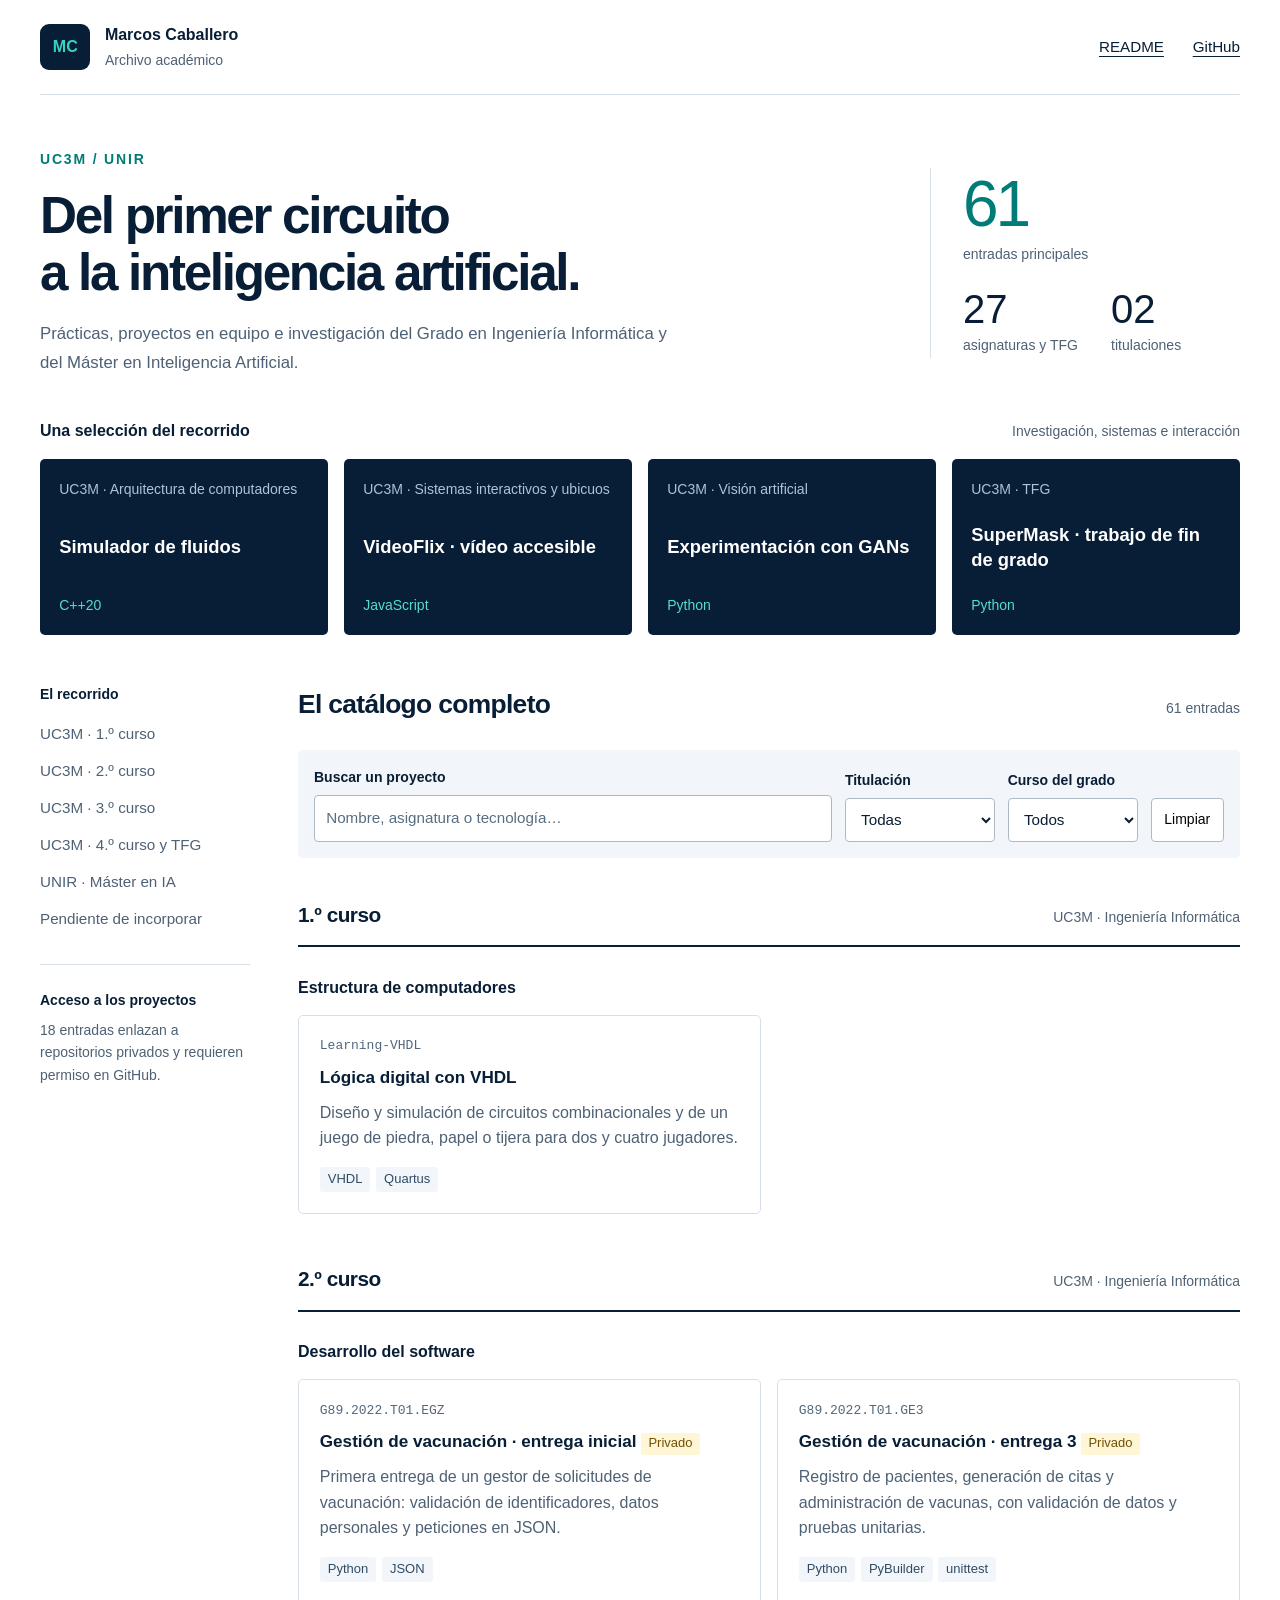
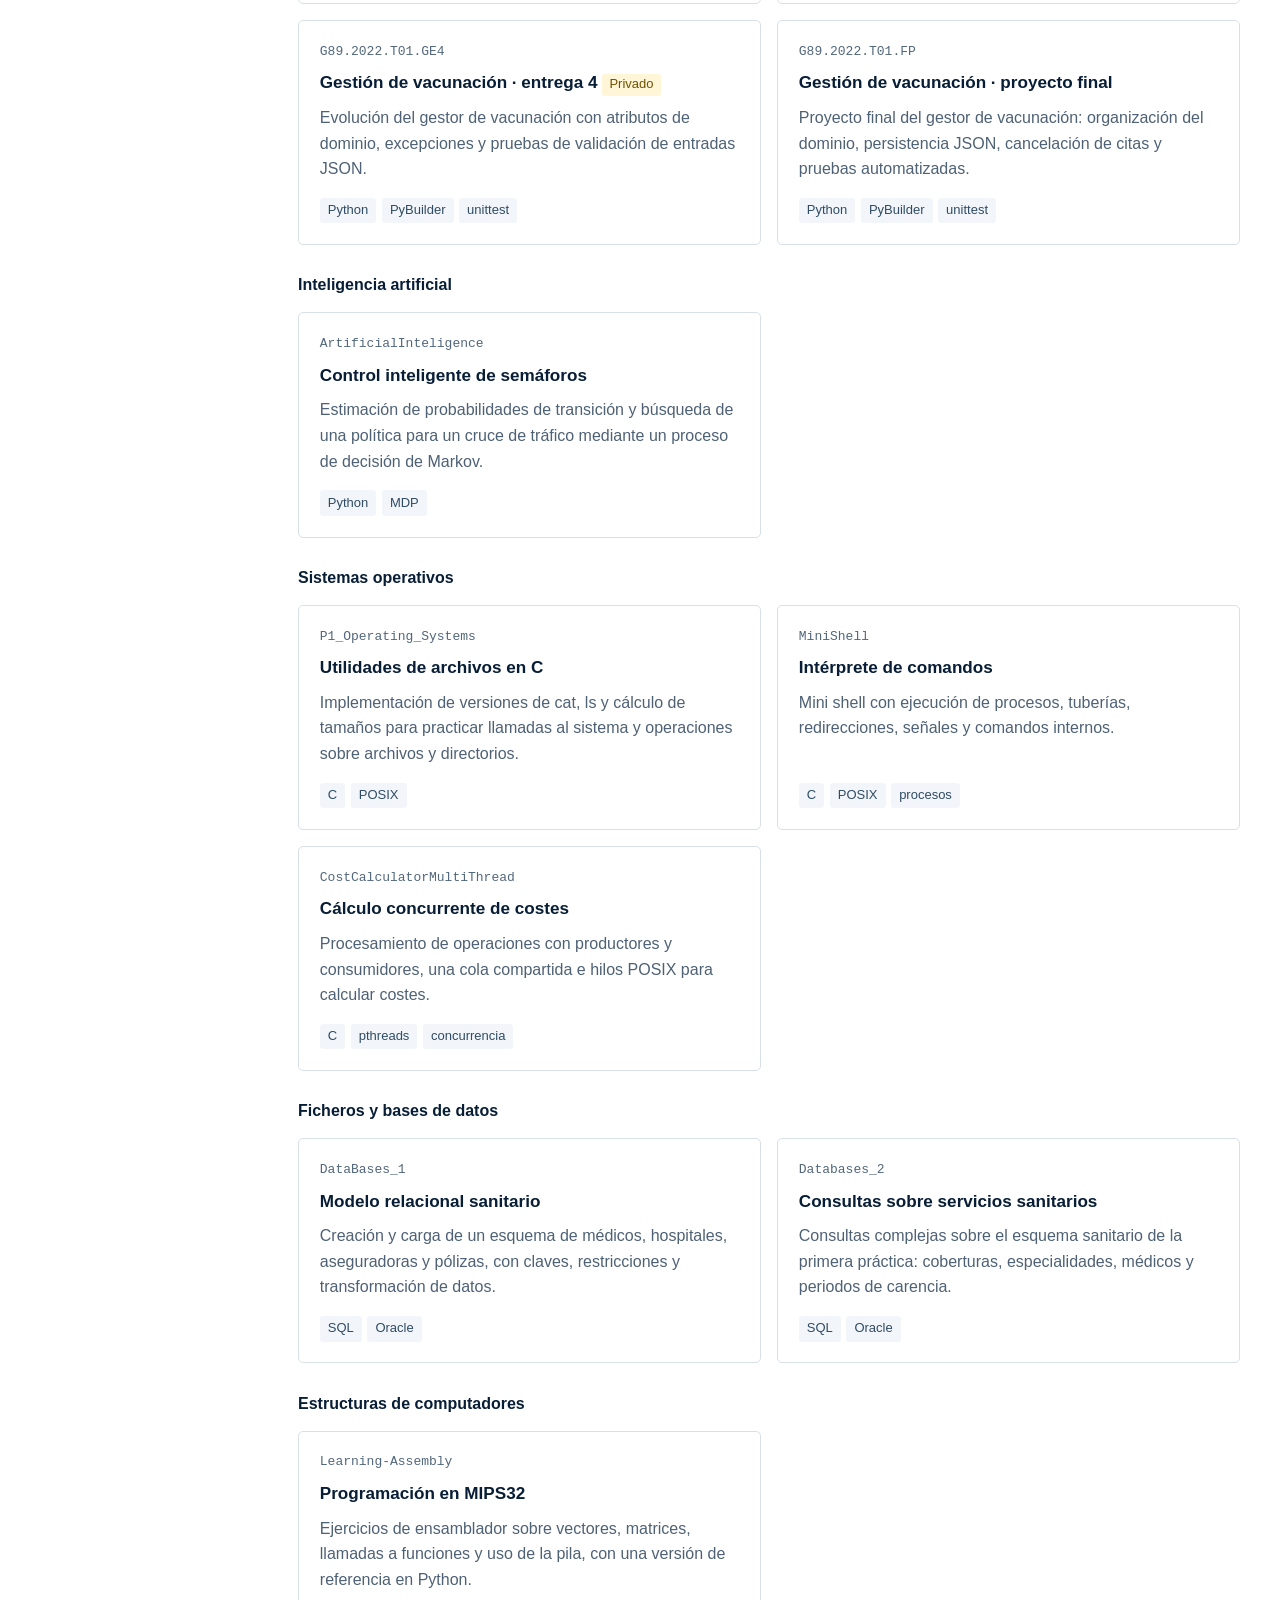
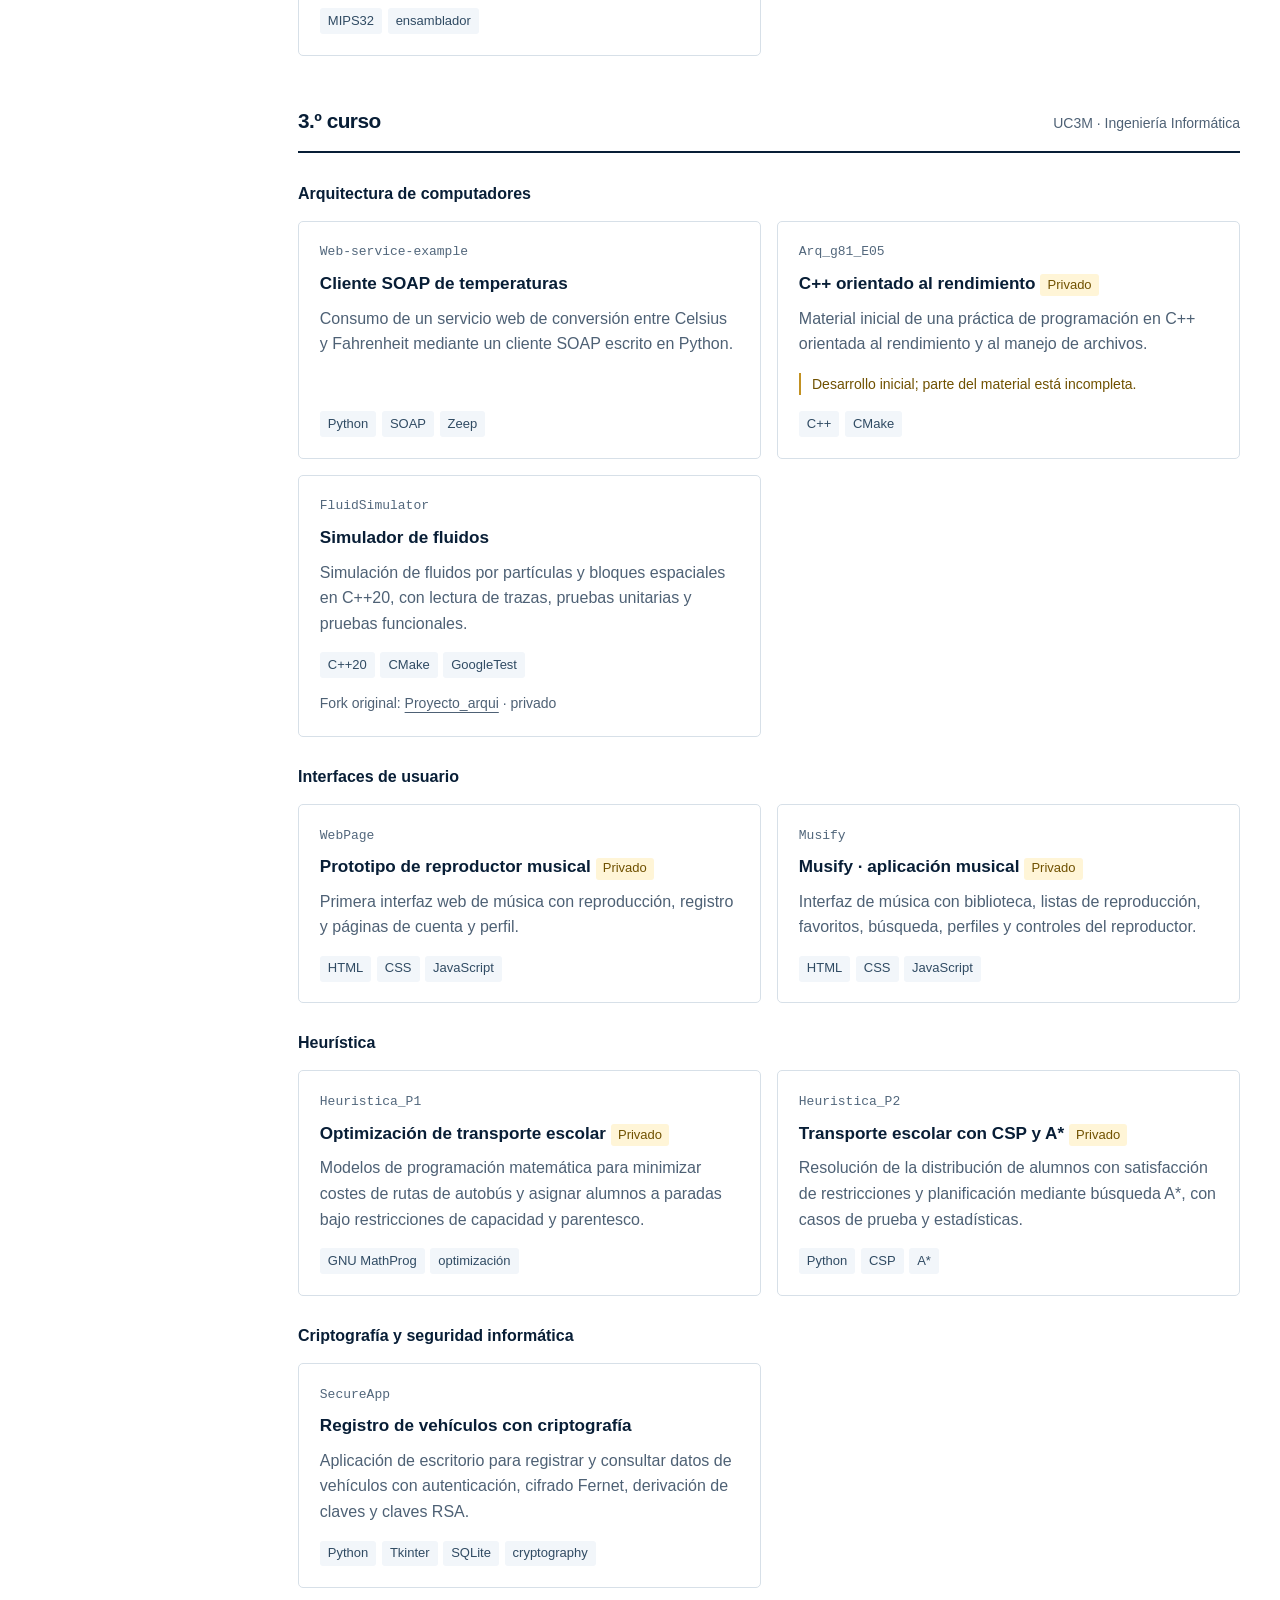
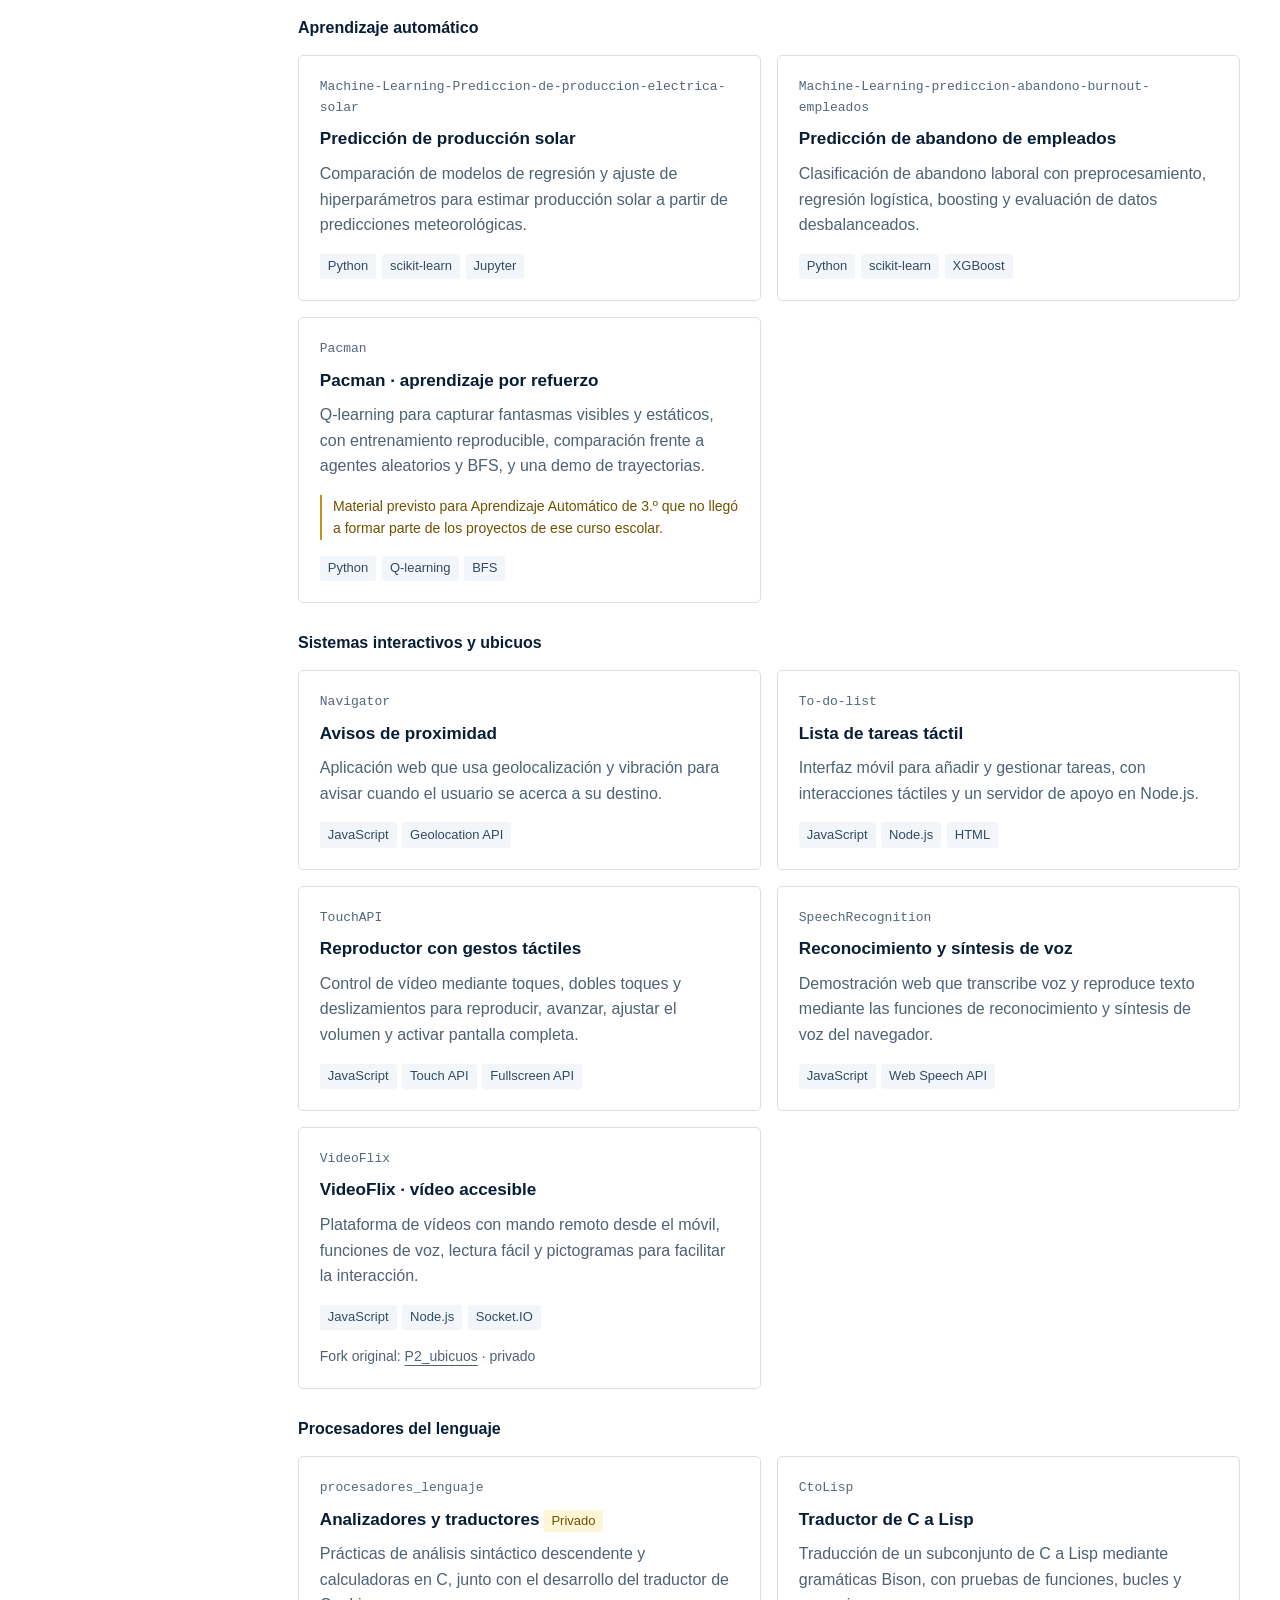
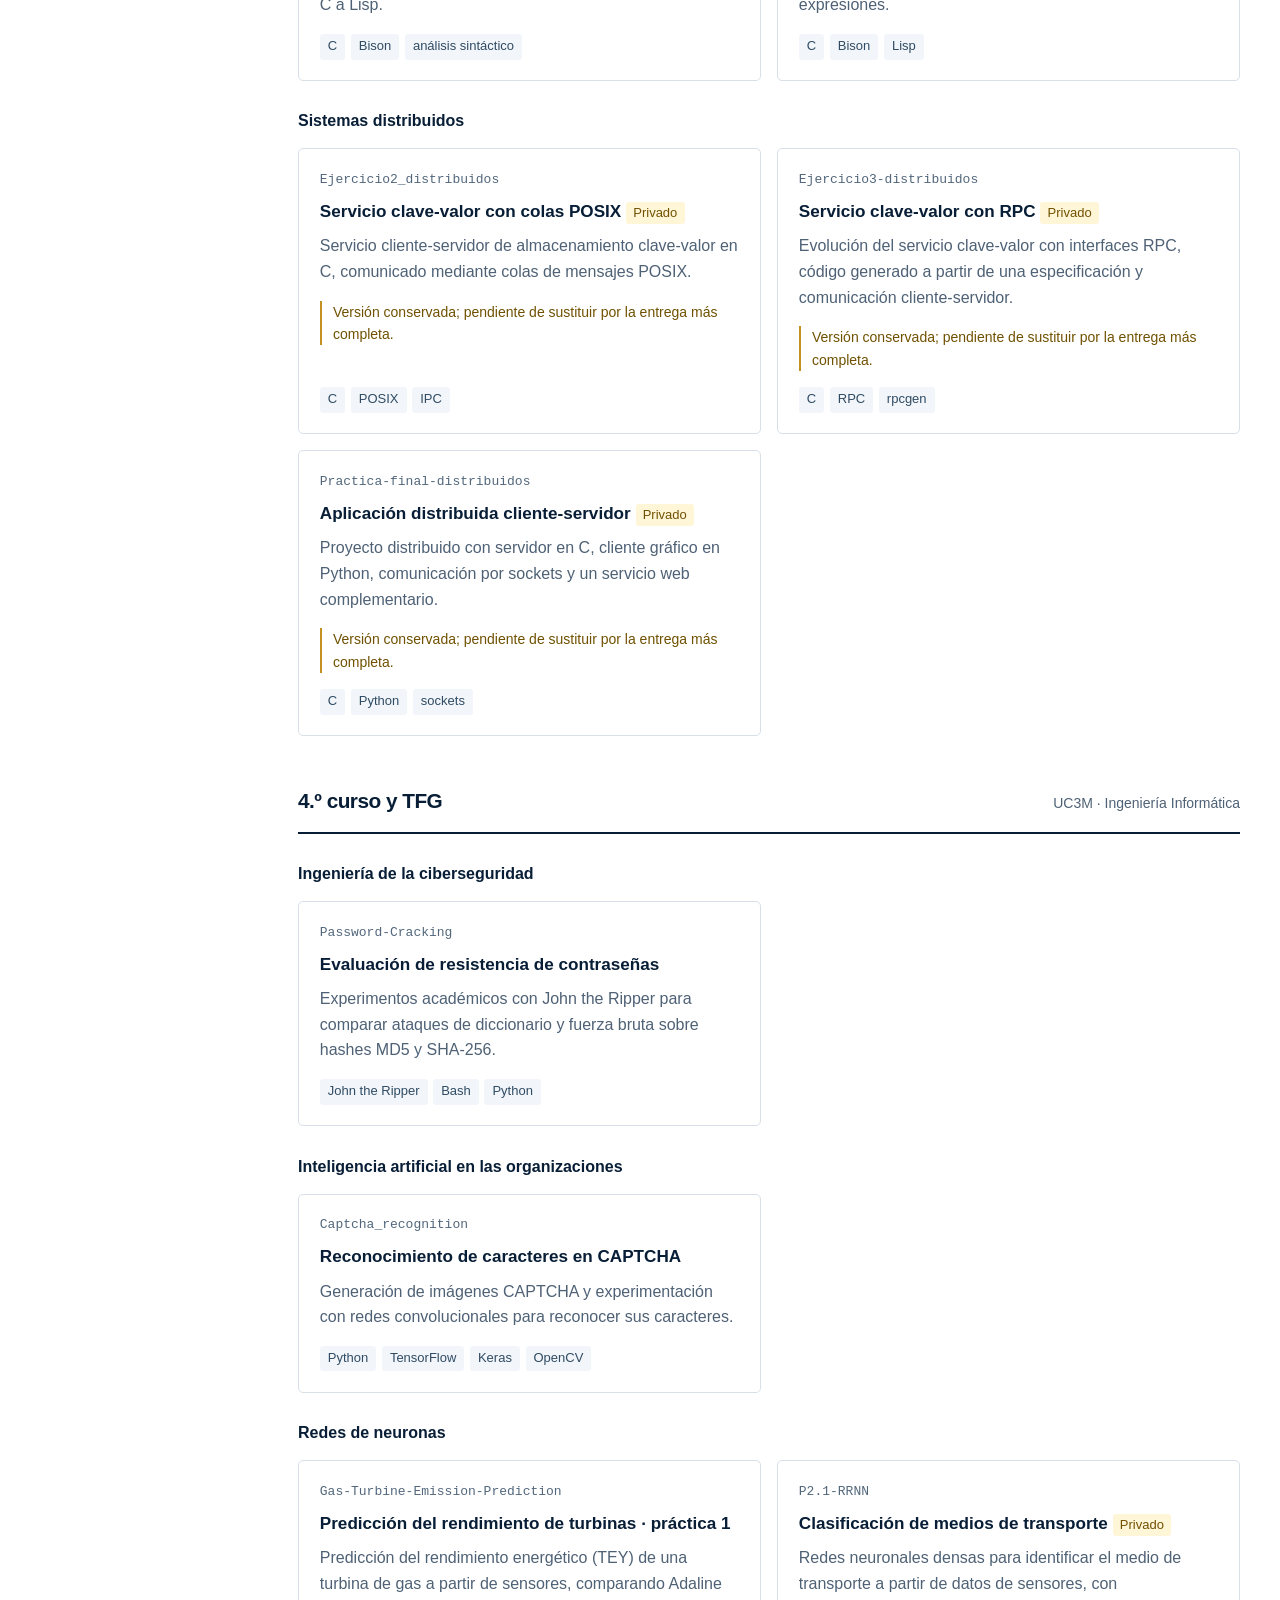
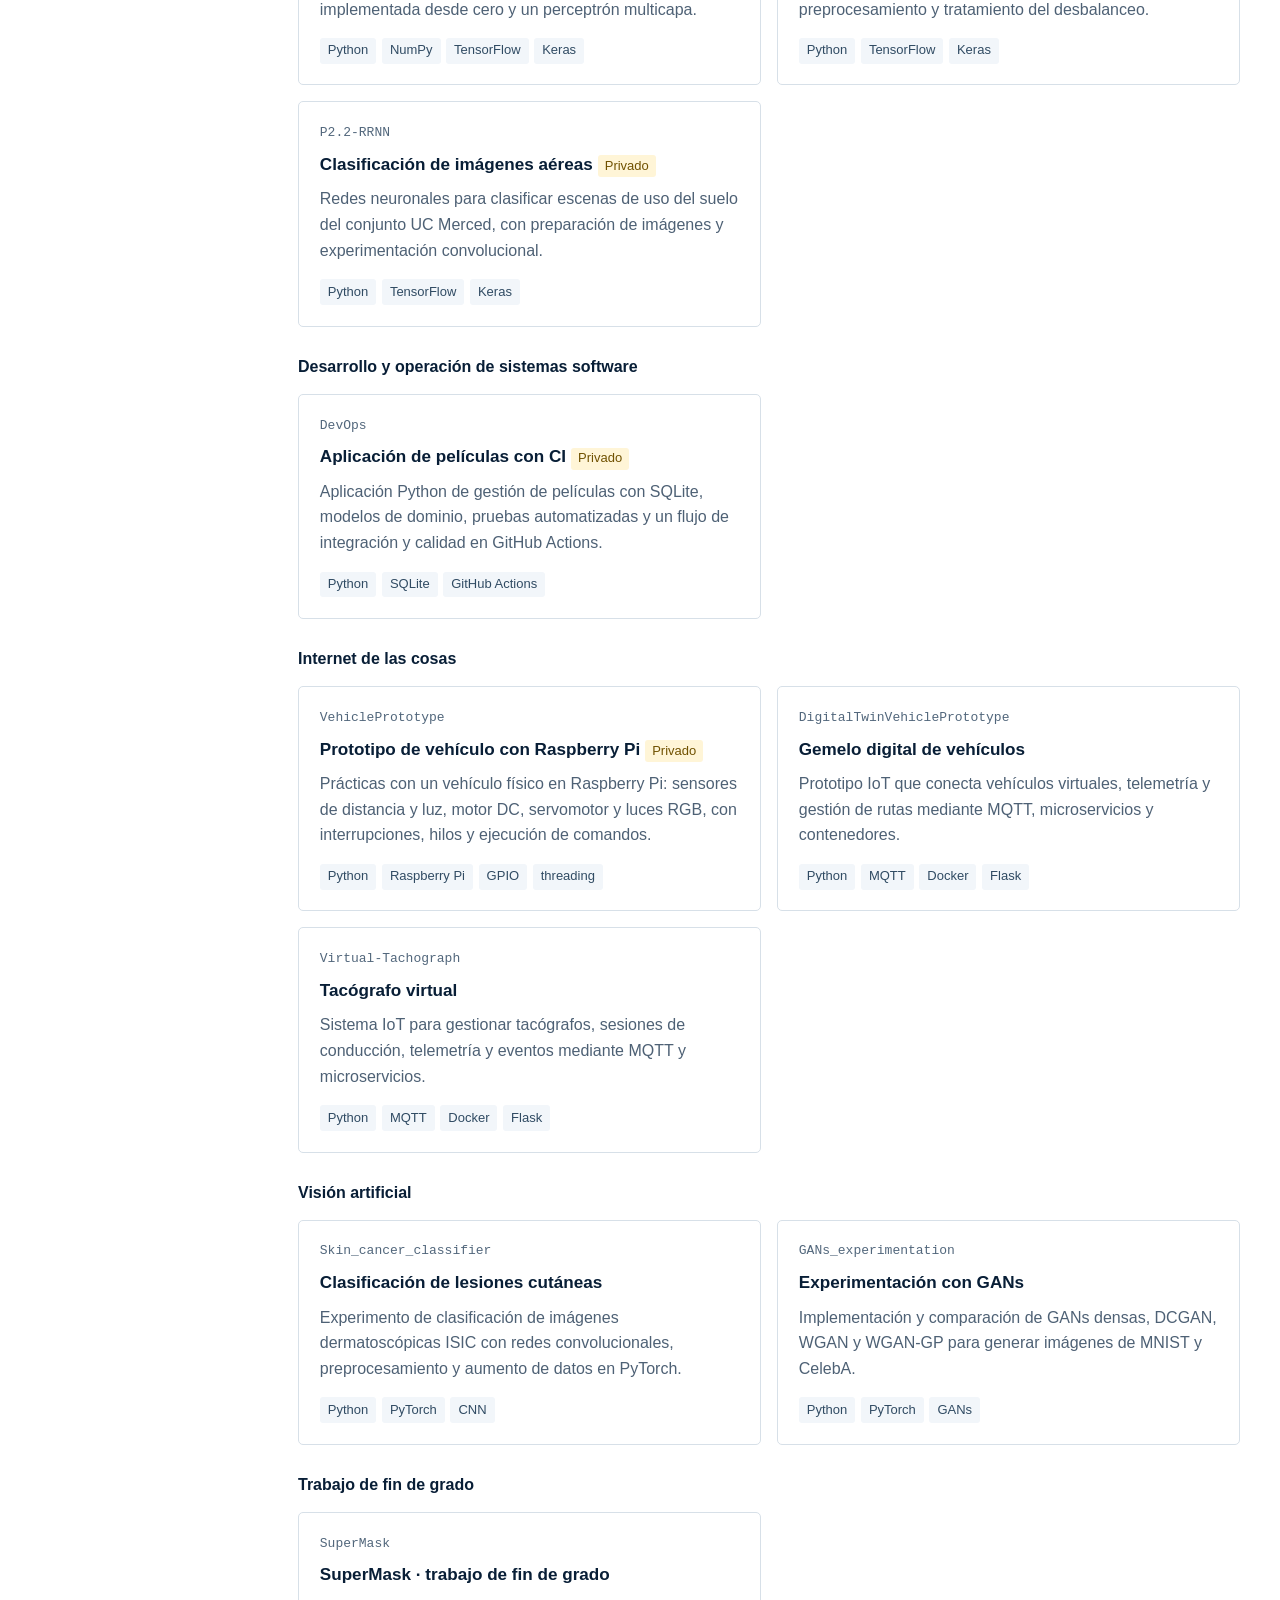
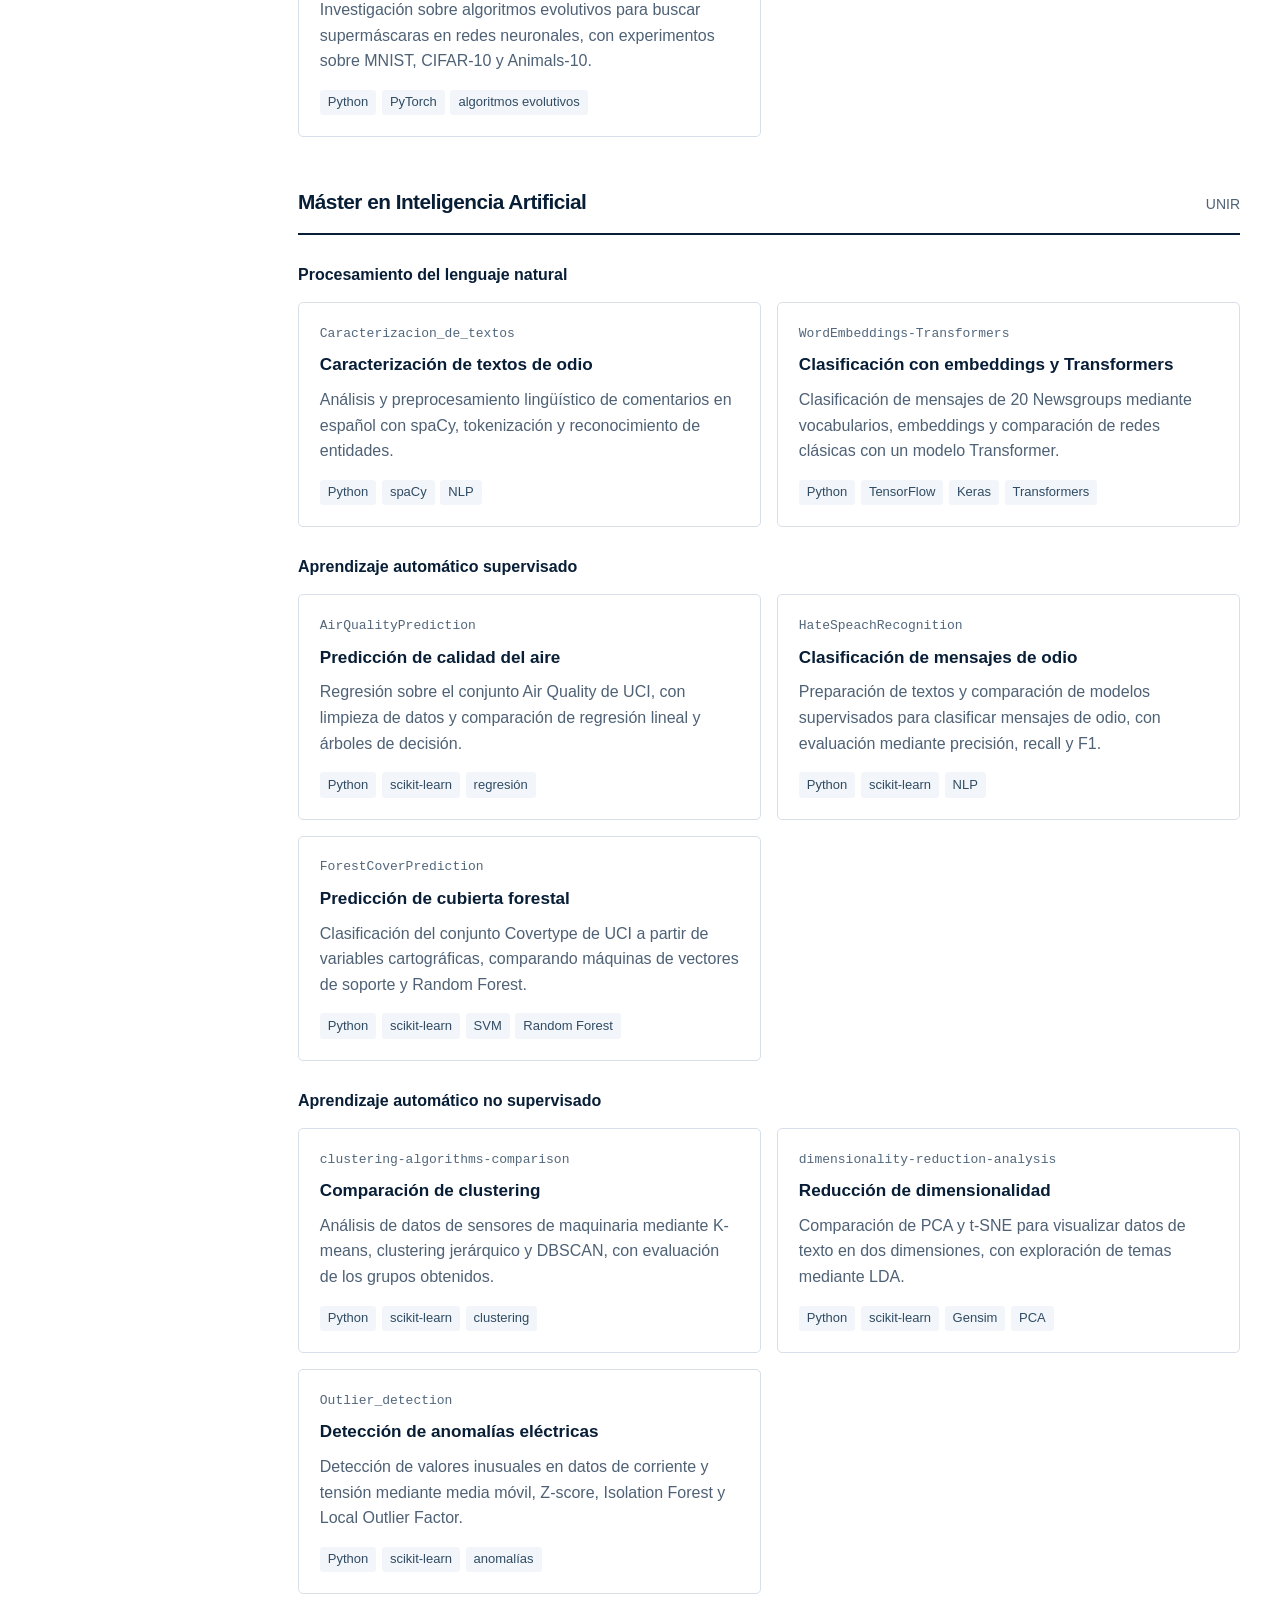
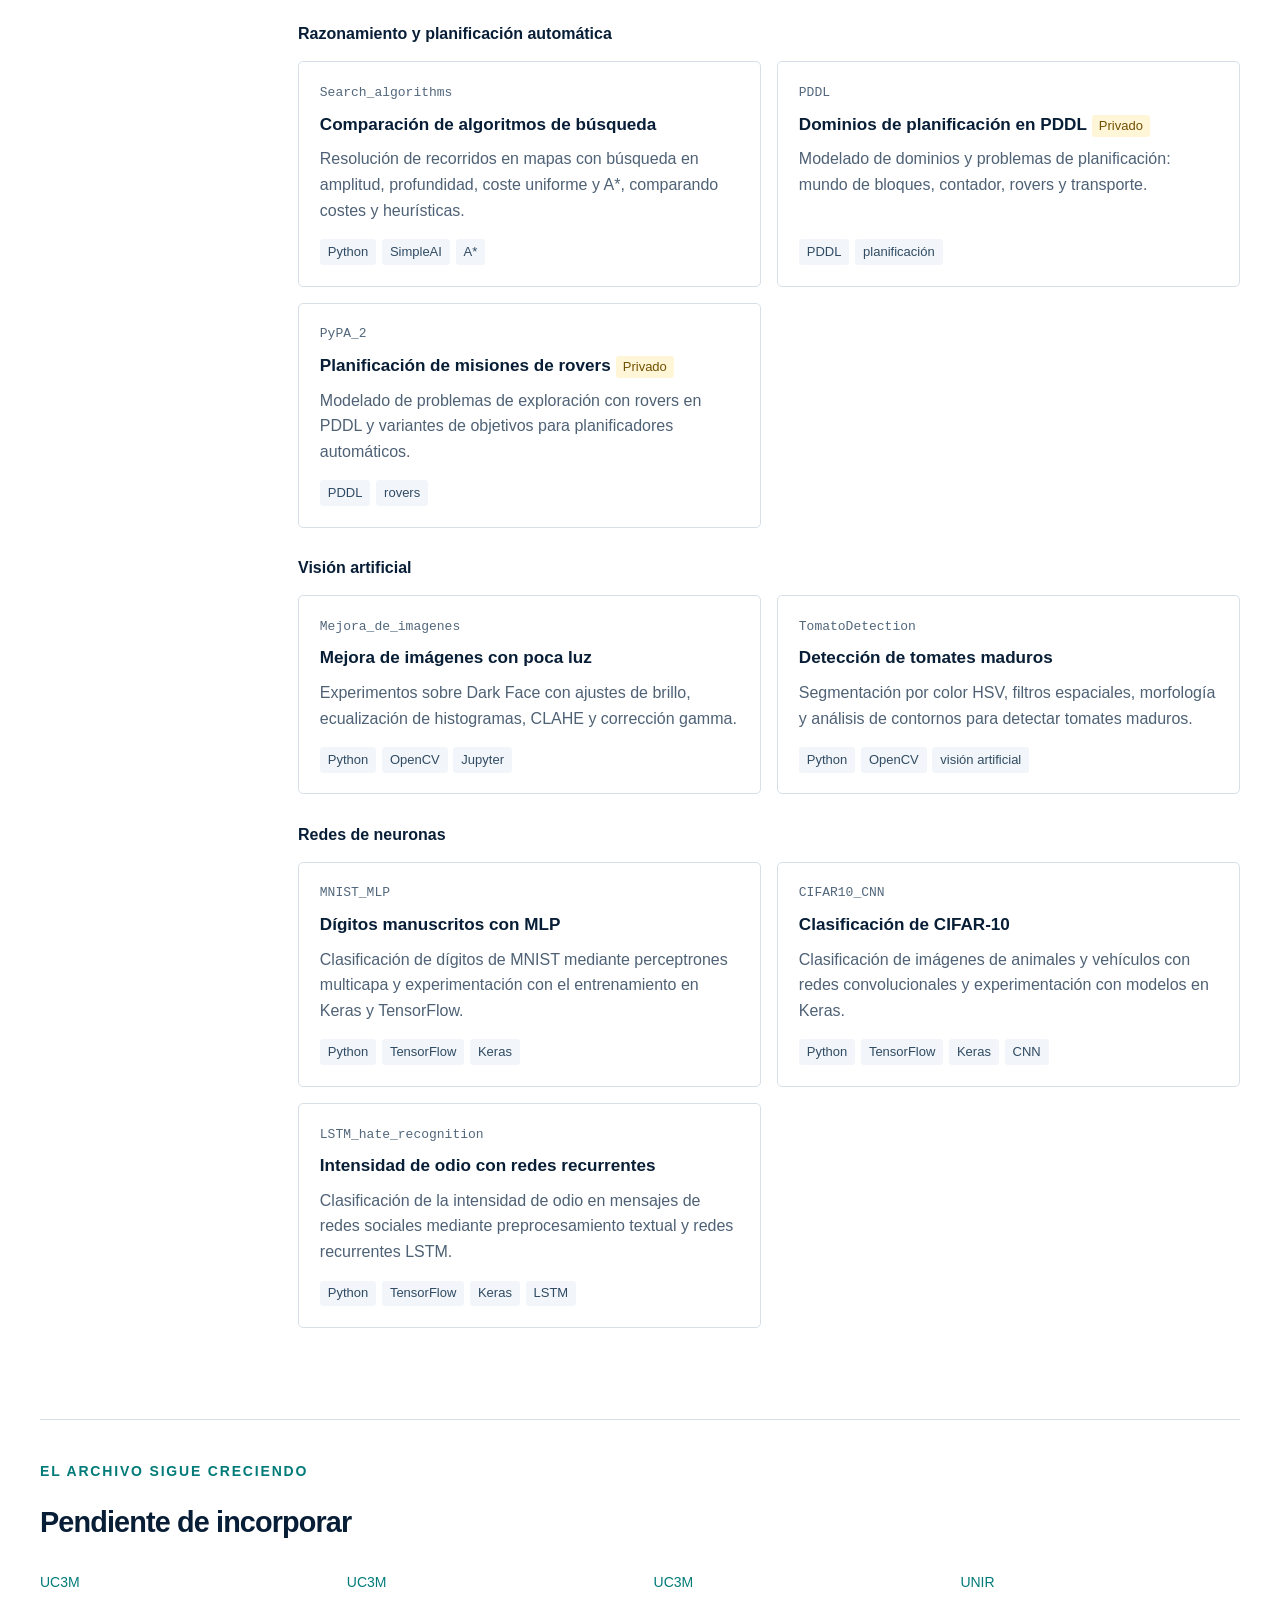
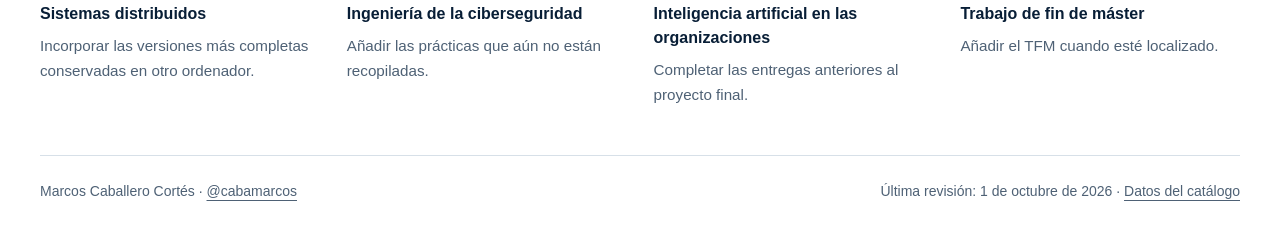
==== commit 5c145ca2: "docs: mark Pacman public and simplify its course note Remove the later-personal label and private ba" ====
--- a/docs/index.html
+++ b/docs/index.html
@@ -18,12 +18,12 @@
   </header>
   <main class="wrap">
     <section class="intro" aria-labelledby="page-title">
-      <div><p class="eyebrow">UC3M / UNIR</p><h1 id="page-title">Del primer circuito<br>a la inteligencia artificial.</h1><p class="lead">Prácticas, proyectos en equipo e investigación del Grado en Ingeniería Informática y del Máster en Inteligencia Artificial. Incluye desarrollos personales posteriores, identificados en cada entrada.</p></div>
+      <div><p class="eyebrow">UC3M / UNIR</p><h1 id="page-title">Del primer circuito<br>a la inteligencia artificial.</h1><p class="lead">Prácticas, proyectos en equipo e investigación del Grado en Ingeniería Informática y del Máster en Inteligencia Artificial.</p></div>
       <div class="totals"><div><strong>61</strong><span>entradas principales</span></div><div><strong>27</strong><span>asignaturas y TFG</span></div><div><strong>02</strong><span>titulaciones</span></div></div>
     </section>
     <section class="featured" aria-labelledby="destacados"><div class="section-label"><h2 id="destacados">Una selección del recorrido</h2><span>Investigación, sistemas e interacción</span></div><div class="featured-grid"><a class="feature" href="https://github.com/cabamarcos/FluidSimulator"><small>UC3M · Arquitectura de computadores</small><h3>Simulador de fluidos</h3><span>C++20</span></a><a class="feature" href="https://github.com/cabamarcos/VideoFlix"><small>UC3M · Sistemas interactivos y ubicuos</small><h3>VideoFlix · vídeo accesible</h3><span>JavaScript</span></a><a class="feature" href="https://github.com/cabamarcos/GANs_experimentation"><small>UC3M · Visión artificial</small><h3>Experimentación con GANs</h3><span>Python</span></a><a class="feature" href="https://github.com/cabamarcos/SuperMask"><small>UC3M · TFG</small><h3>SuperMask · trabajo de fin de grado</h3><span>Python</span></a></div></section>
     <div class="catalog-layout">
-      <aside class="side"><h2>El recorrido</h2><nav aria-label="Índice del catálogo"><a href="#uc3m-1">UC3M · 1.º curso</a><a href="#uc3m-2">UC3M · 2.º curso</a><a href="#uc3m-3">UC3M · 3.º curso</a><a href="#uc3m-4">UC3M · 4.º curso y TFG</a><a href="#unir">UNIR · Máster en IA</a><a href="#pendiente">Pendiente de incorporar</a></nav><p class="access-note"><strong>Acceso a los proyectos</strong>19 entradas enlazan a repositorios privados y requieren permiso en GitHub.</p></aside>
+      <aside class="side"><h2>El recorrido</h2><nav aria-label="Índice del catálogo"><a href="#uc3m-1">UC3M · 1.º curso</a><a href="#uc3m-2">UC3M · 2.º curso</a><a href="#uc3m-3">UC3M · 3.º curso</a><a href="#uc3m-4">UC3M · 4.º curso y TFG</a><a href="#unir">UNIR · Máster en IA</a><a href="#pendiente">Pendiente de incorporar</a></nav><p class="access-note"><strong>Acceso a los proyectos</strong>18 entradas enlazan a repositorios privados y requieren permiso en GitHub.</p></aside>
       <section id="catalogo" class="catalog" aria-labelledby="catalog-title">
         <div class="catalog-heading"><h2 id="catalog-title">El catálogo completo</h2><p id="result-count" role="status" aria-live="polite">61 entradas</p></div>
         <form class="filters" role="search" aria-label="Buscar proyectos" hidden>
@@ -33,7 +33,7 @@
           <button class="reset" type="reset">Limpiar</button>
         </form>
         <div id="empty" class="empty" hidden><h3>No hay proyectos con esos filtros.</h3><p>Prueba con otra asignatura, tecnología o titulación.</p></div>
-        <div id="entries"><section class="course" id="uc3m-1"><div class="course-title"><h2>1.º curso</h2><span>UC3M · Ingeniería Informática</span></div><section class="subject"><h3>Estructura de computadores</h3><div class="project-grid"><article class="project" data-degree="UC3M" data-year="1" data-search="Lógica digital con VHDL Learning-VHDL Diseño y simulación de circuitos combinacionales y de un juego de piedra, papel o tijera para dos y cuatro jugadores. Estructura de computadores VHDL Quartus"><p class="repo-name">Learning-VHDL</p><h4><a href="https://github.com/cabamarcos/Learning-VHDL">Lógica digital con VHDL</a></h4><p class="description">Diseño y simulación de circuitos combinacionales y de un juego de piedra, papel o tijera para dos y cuatro jugadores.</p><ul class="tags" aria-label="Tecnologías"><li>VHDL</li><li>Quartus</li></ul></article></div></section></section><section class="course" id="uc3m-2"><div class="course-title"><h2>2.º curso</h2><span>UC3M · Ingeniería Informática</span></div><section class="subject"><h3>Desarrollo del software</h3><div class="project-grid"><article class="project" data-degree="UC3M" data-year="2" data-search="Gestión de vacunación · entrega inicial G89.2022.T01.EGZ Primera entrega de un gestor de solicitudes de vacunación: validación de identificadores, datos personales y peticiones en JSON. Desarrollo del software Python JSON"><p class="repo-name">G89.2022.T01.EGZ</p><h4><a href="https://github.com/cabamarcos/G89.2022.T01.EGZ">Gestión de vacunación · entrega inicial</a><span class="private">Privado</span></h4><p class="description">Primera entrega de un gestor de solicitudes de vacunación: validación de identificadores, datos personales y peticiones en JSON.</p><ul class="tags" aria-label="Tecnologías"><li>Python</li><li>JSON</li></ul></article><article class="project" data-degree="UC3M" data-year="2" data-search="Gestión de vacunación · entrega 3 G89.2022.T01.GE3 Registro de pacientes, generación de citas y administración de vacunas, con validación de datos y pruebas unitarias. Desarrollo del software Python PyBuilder unittest"><p class="repo-name">G89.2022.T01.GE3</p><h4><a href="https://github.com/cabamarcos/G89.2022.T01.GE3">Gestión de vacunación · entrega 3</a><span class="private">Privado</span></h4><p class="description">Registro de pacientes, generación de citas y administración de vacunas, con validación de datos y pruebas unitarias.</p><ul class="tags" aria-label="Tecnologías"><li>Python</li><li>PyBuilder</li><li>unittest</li></ul></article><article class="project" data-degree="UC3M" data-year="2" data-search="Gestión de vacunación · entrega 4 G89.2022.T01.GE4 Evolución del gestor de vacunación con atributos de dominio, excepciones y pruebas de validación de entradas JSON. Desarrollo del software Python PyBuilder unittest"><p class="repo-name">G89.2022.T01.GE4</p><h4><a href="https://github.com/cabamarcos/G89.2022.T01.GE4">Gestión de vacunación · entrega 4</a><span class="private">Privado</span></h4><p class="description">Evolución del gestor de vacunación con atributos de dominio, excepciones y pruebas de validación de entradas JSON.</p><ul class="tags" aria-label="Tecnologías"><li>Python</li><li>PyBuilder</li><li>unittest</li></ul></article><article class="project" data-degree="UC3M" data-year="2" data-search="Gestión de vacunación · proyecto final G89.2022.T01.FP Proyecto final del gestor de vacunación: organización del dominio, persistencia JSON, cancelación de citas y pruebas automatizadas. Desarrollo del software Python PyBuilder unittest"><p class="repo-name">G89.2022.T01.FP</p><h4><a href="https://github.com/cabamarcos/G89.2022.T01.FP">Gestión de vacunación · proyecto final</a></h4><p class="description">Proyecto final del gestor de vacunación: organización del dominio, persistencia JSON, cancelación de citas y pruebas automatizadas.</p><ul class="tags" aria-label="Tecnologías"><li>Python</li><li>PyBuilder</li><li>unittest</li></ul></article></div></section><section class="subject"><h3>Inteligencia artificial</h3><div class="project-grid"><article class="project" data-degree="UC3M" data-year="2" data-search="Control inteligente de semáforos ArtificialInteligence Estimación de probabilidades de transición y búsqueda de una política para un cruce de tráfico mediante un proceso de decisión de Markov. Inteligencia artificial Python MDP"><p class="repo-name">ArtificialInteligence</p><h4><a href="https://github.com/cabamarcos/ArtificialInteligence">Control inteligente de semáforos</a></h4><p class="description">Estimación de probabilidades de transición y búsqueda de una política para un cruce de tráfico mediante un proceso de decisión de Markov.</p><ul class="tags" aria-label="Tecnologías"><li>Python</li><li>MDP</li></ul></article></div></section><section class="subject"><h3>Sistemas operativos</h3><div class="project-grid"><article class="project" data-degree="UC3M" data-year="2" data-search="Utilidades de archivos en C P1_Operating_Systems Implementación de versiones de cat, ls y cálculo de tamaños para practicar llamadas al sistema y operaciones sobre archivos y directorios. Sistemas operativos C POSIX"><p class="repo-name">P1_Operating_Systems</p><h4><a href="https://github.com/cabamarcos/P1_Operating_Systems">Utilidades de archivos en C</a></h4><p class="description">Implementación de versiones de cat, ls y cálculo de tamaños para practicar llamadas al sistema y operaciones sobre archivos y directorios.</p><ul class="tags" aria-label="Tecnologías"><li>C</li><li>POSIX</li></ul></article><article class="project" data-degree="UC3M" data-year="2" data-search="Intérprete de comandos MiniShell Mini shell con ejecución de procesos, tuberías, redirecciones, señales y comandos internos. Sistemas operativos C POSIX procesos"><p class="repo-name">MiniShell</p><h4><a href="https://github.com/cabamarcos/MiniShell">Intérprete de comandos</a></h4><p class="description">Mini shell con ejecución de procesos, tuberías, redirecciones, señales y comandos internos.</p><ul class="tags" aria-label="Tecnologías"><li>C</li><li>POSIX</li><li>procesos</li></ul></article><article class="project" data-degree="UC3M" data-year="2" data-search="Cálculo concurrente de costes CostCalculatorMultiThread Procesamiento de operaciones con productores y consumidores, una cola compartida e hilos POSIX para calcular costes. Sistemas operativos C pthreads concurrencia"><p class="repo-name">CostCalculatorMultiThread</p><h4><a href="https://github.com/cabamarcos/CostCalculatorMultiThread">Cálculo concurrente de costes</a></h4><p class="description">Procesamiento de operaciones con productores y consumidores, una cola compartida e hilos POSIX para calcular costes.</p><ul class="tags" aria-label="Tecnologías"><li>C</li><li>pthreads</li><li>concurrencia</li></ul></article></div></section><section class="subject"><h3>Ficheros y bases de datos</h3><div class="project-grid"><article class="project" data-degree="UC3M" data-year="2" data-search="Modelo relacional sanitario DataBases_1 Creación y carga de un esquema de médicos, hospitales, aseguradoras y pólizas, con claves, restricciones y transformación de datos. Ficheros y bases de datos SQL Oracle"><p class="repo-name">DataBases_1</p><h4><a href="https://github.com/cabamarcos/DataBases_1">Modelo relacional sanitario</a></h4><p class="description">Creación y carga de un esquema de médicos, hospitales, aseguradoras y pólizas, con claves, restricciones y transformación de datos.</p><ul class="tags" aria-label="Tecnologías"><li>SQL</li><li>Oracle</li></ul></article><article class="project" data-degree="UC3M" data-year="2" data-search="Consultas sobre servicios sanitarios Databases_2 Consultas complejas sobre el esquema sanitario de la primera práctica: coberturas, especialidades, médicos y periodos de carencia. Ficheros y bases de datos SQL Oracle"><p class="repo-name">Databases_2</p><h4><a href="https://github.com/cabamarcos/Databases_2">Consultas sobre servicios sanitarios</a></h4><p class="description">Consultas complejas sobre el esquema sanitario de la primera práctica: coberturas, especialidades, médicos y periodos de carencia.</p><ul class="tags" aria-label="Tecnologías"><li>SQL</li><li>Oracle</li></ul></article></div></section><section class="subject"><h3>Estructuras de computadores</h3><div class="project-grid"><article class="project" data-degree="UC3M" data-year="2" data-search="Programación en MIPS32 Learning-Assembly Ejercicios de ensamblador sobre vectores, matrices, llamadas a funciones y uso de la pila, con una versión de referencia en Python. Estructuras de computadores MIPS32 ensamblador"><p class="repo-name">Learning-Assembly</p><h4><a href="https://github.com/cabamarcos/Learning-Assembly">Programación en MIPS32</a></h4><p class="description">Ejercicios de ensamblador sobre vectores, matrices, llamadas a funciones y uso de la pila, con una versión de referencia en Python.</p><ul class="tags" aria-label="Tecnologías"><li>MIPS32</li><li>ensamblador</li></ul></article></div></section></section><section class="course" id="uc3m-3"><div class="course-title"><h2>3.º curso</h2><span>UC3M · Ingeniería Informática</span></div><section class="subject"><h3>Arquitectura de computadores</h3><div class="project-grid"><article class="project" data-degree="UC3M" data-year="3" data-search="Cliente SOAP de temperaturas Web-service-example Consumo de un servicio web de conversión entre Celsius y Fahrenheit mediante un cliente SOAP escrito en Python. Arquitectura de computadores Python SOAP Zeep"><p class="repo-name">Web-service-example</p><h4><a href="https://github.com/cabamarcos/Web-service-example">Cliente SOAP de temperaturas</a></h4><p class="description">Consumo de un servicio web de conversión entre Celsius y Fahrenheit mediante un cliente SOAP escrito en Python.</p><ul class="tags" aria-label="Tecnologías"><li>Python</li><li>SOAP</li><li>Zeep</li></ul></article><article class="project" data-degree="UC3M" data-year="3" data-search="C++ orientado al rendimiento Arq_g81_E05 Material inicial de una práctica de programación en C++ orientada al rendimiento y al manejo de archivos. Arquitectura de computadores C++ CMake"><p class="repo-name">Arq_g81_E05</p><h4><a href="https://github.com/cabamarcos/Arq_g81_E05">C++ orientado al rendimiento</a><span class="private">Privado</span></h4><p class="description">Material inicial de una práctica de programación en C++ orientada al rendimiento y al manejo de archivos.</p><p class="project-note">Desarrollo inicial; parte del material está incompleta.</p><ul class="tags" aria-label="Tecnologías"><li>C++</li><li>CMake</li></ul></article><article class="project" data-degree="UC3M" data-year="3" data-search="Simulador de fluidos FluidSimulator Simulación de fluidos por partículas y bloques espaciales en C++20, con lectura de trazas, pruebas unitarias y pruebas funcionales. Arquitectura de computadores C++20 CMake GoogleTest"><p class="repo-name">FluidSimulator</p><h4><a href="https://github.com/cabamarcos/FluidSimulator">Simulador de fluidos</a></h4><p class="description">Simulación de fluidos por partículas y bloques espaciales en C++20, con lectura de trazas, pruebas unitarias y pruebas funcionales.</p><ul class="tags" aria-label="Tecnologías"><li>C++20</li><li>CMake</li><li>GoogleTest</li></ul><p class="alternatives">Fork original: <a href="https://github.com/cabamarcos/Proyecto_arqui">Proyecto_arqui</a> · privado</p></article></div></section><section class="subject"><h3>Interfaces de usuario</h3><div class="project-grid"><article class="project" data-degree="UC3M" data-year="3" data-search="Prototipo de reproductor musical WebPage Primera interfaz web de música con reproducción, registro y páginas de cuenta y perfil. Interfaces de usuario HTML CSS JavaScript"><p class="repo-name">WebPage</p><h4><a href="https://github.com/cabamarcos/WebPage">Prototipo de reproductor musical</a><span class="private">Privado</span></h4><p class="description">Primera interfaz web de música con reproducción, registro y páginas de cuenta y perfil.</p><ul class="tags" aria-label="Tecnologías"><li>HTML</li><li>CSS</li><li>JavaScript</li></ul></article><article class="project" data-degree="UC3M" data-year="3" data-search="Musify · aplicación musical Musify Interfaz de música con biblioteca, listas de reproducción, favoritos, búsqueda, perfiles y controles del reproductor. Interfaces de usuario HTML CSS JavaScript"><p class="repo-name">Musify</p><h4><a href="https://github.com/cabamarcos/Musify">Musify · aplicación musical</a><span class="private">Privado</span></h4><p class="description">Interfaz de música con biblioteca, listas de reproducción, favoritos, búsqueda, perfiles y controles del reproductor.</p><ul class="tags" aria-label="Tecnologías"><li>HTML</li><li>CSS</li><li>JavaScript</li></ul></article></div></section><section class="subject"><h3>Heurística</h3><div class="project-grid"><article class="project" data-degree="UC3M" data-year="3" data-search="Optimización de transporte escolar Heuristica_P1 Modelos de programación matemática para minimizar costes de rutas de autobús y asignar alumnos a paradas bajo restricciones de capacidad y parentesco. Heurística GNU MathProg optimización"><p class="repo-name">Heuristica_P1</p><h4><a href="https://github.com/cabamarcos/Heuristica_P1">Optimización de transporte escolar</a><span class="private">Privado</span></h4><p class="description">Modelos de programación matemática para minimizar costes de rutas de autobús y asignar alumnos a paradas bajo restricciones de capacidad y parentesco.</p><ul class="tags" aria-label="Tecnologías"><li>GNU MathProg</li><li>optimización</li></ul></article><article class="project" data-degree="UC3M" data-year="3" data-search="Transporte escolar con CSP y A* Heuristica_P2 Resolución de la distribución de alumnos con satisfacción de restricciones y planificación mediante búsqueda A*, con casos de prueba y estadísticas. Heurística Python CSP A*"><p class="repo-name">Heuristica_P2</p><h4><a href="https://github.com/cabamarcos/Heuristica_P2">Transporte escolar con CSP y A*</a><span class="private">Privado</span></h4><p class="description">Resolución de la distribución de alumnos con satisfacción de restricciones y planificación mediante búsqueda A*, con casos de prueba y estadísticas.</p><ul class="tags" aria-label="Tecnologías"><li>Python</li><li>CSP</li><li>A*</li></ul></article></div></section><section class="subject"><h3>Criptografía y seguridad informática</h3><div class="project-grid"><article class="project" data-degree="UC3M" data-year="3" data-search="Registro de vehículos con criptografía SecureApp Aplicación de escritorio para registrar y consultar datos de vehículos con autenticación, cifrado Fernet, derivación de claves y claves RSA. Criptografía y seguridad informática Python Tkinter SQLite cryptography"><p class="repo-name">SecureApp</p><h4><a href="https://github.com/cabamarcos/SecureApp">Registro de vehículos con criptografía</a></h4><p class="description">Aplicación de escritorio para registrar y consultar datos de vehículos con autenticación, cifrado Fernet, derivación de claves y claves RSA.</p><ul class="tags" aria-label="Tecnologías"><li>Python</li><li>Tkinter</li><li>SQLite</li><li>cryptography</li></ul></article></div></section><section class="subject"><h3>Aprendizaje automático</h3><div class="project-grid"><article class="project" data-degree="UC3M" data-year="3" data-search="Predicción de producción solar Machine-Learning-Prediccion-de-produccion-electrica-solar Comparación de modelos de regresión y ajuste de hiperparámetros para estimar producción solar a partir de predicciones meteorológicas. Aprendizaje automático Python scikit-learn Jupyter"><p class="repo-name">Machine-Learning-Prediccion-de-produccion-electrica-solar</p><h4><a href="https://github.com/cabamarcos/Machine-Learning-Prediccion-de-produccion-electrica-solar">Predicción de producción solar</a></h4><p class="description">Comparación de modelos de regresión y ajuste de hiperparámetros para estimar producción solar a partir de predicciones meteorológicas.</p><ul class="tags" aria-label="Tecnologías"><li>Python</li><li>scikit-learn</li><li>Jupyter</li></ul></article><article class="project" data-degree="UC3M" data-year="3" data-search="Predicción de abandono de empleados Machine-Learning-prediccion-abandono-burnout-empleados Clasificación de abandono laboral con preprocesamiento, regresión logística, boosting y evaluación de datos desbalanceados. Aprendizaje automático Python scikit-learn XGBoost"><p class="repo-name">Machine-Learning-prediccion-abandono-burnout-empleados</p><h4><a href="https://github.com/cabamarcos/Machine-Learning-prediccion-abandono-burnout-empleados">Predicción de abandono de empleados</a></h4><p class="description">Clasificación de abandono laboral con preprocesamiento, regresión logística, boosting y evaluación de datos desbalanceados.</p><ul class="tags" aria-label="Tecnologías"><li>Python</li><li>scikit-learn</li><li>XGBoost</li></ul></article><article class="project" data-degree="UC3M" data-year="3" data-search="Pacman · aprendizaje por refuerzo Pacman Q-learning para capturar fantasmas visibles y estáticos, con entrenamiento reproducible, comparación frente a agentes aleatorios y BFS, y una demo de trayectorias. Aprendizaje automático Python Q-learning BFS"><p class="repo-name">Pacman</p><h4><a href="https://github.com/cabamarcos/Pacman">Pacman · aprendizaje por refuerzo</a><span class="private">Privado</span></h4><p class="description">Q-learning para capturar fantasmas visibles y estáticos, con entrenamiento reproducible, comparación frente a agentes aleatorios y BFS, y una demo de trayectorias.</p><p class="project-note">Material previsto para Aprendizaje Automático de 3.º que no llegó a formar parte de los proyectos de ese curso escolar. Desarrollo personal posterior (2026).</p><ul class="tags" aria-label="Tecnologías"><li>Python</li><li>Q-learning</li><li>BFS</li></ul></article></div></section><section class="subject"><h3>Sistemas interactivos y ubicuos</h3><div class="project-grid"><article class="project" data-degree="UC3M" data-year="3" data-search="Avisos de proximidad Navigator Aplicación web que usa geolocalización y vibración para avisar cuando el usuario se acerca a su destino. Sistemas interactivos y ubicuos JavaScript Geolocation API"><p class="repo-name">Navigator</p><h4><a href="https://github.com/cabamarcos/Navigator">Avisos de proximidad</a></h4><p class="description">Aplicación web que usa geolocalización y vibración para avisar cuando el usuario se acerca a su destino.</p><ul class="tags" aria-label="Tecnologías"><li>JavaScript</li><li>Geolocation API</li></ul></article><article class="project" data-degree="UC3M" data-year="3" data-search="Lista de tareas táctil To-do-list Interfaz móvil para añadir y gestionar tareas, con interacciones táctiles y un servidor de apoyo en Node.js. Sistemas interactivos y ubicuos JavaScript Node.js HTML"><p class="repo-name">To-do-list</p><h4><a href="https://github.com/cabamarcos/To-do-list">Lista de tareas táctil</a></h4><p class="description">Interfaz móvil para añadir y gestionar tareas, con interacciones táctiles y un servidor de apoyo en Node.js.</p><ul class="tags" aria-label="Tecnologías"><li>JavaScript</li><li>Node.js</li><li>HTML</li></ul></article><article class="project" data-degree="UC3M" data-year="3" data-search="Reproductor con gestos táctiles TouchAPI Control de vídeo mediante toques, dobles toques y deslizamientos para reproducir, avanzar, ajustar el volumen y activar pantalla completa. Sistemas interactivos y ubicuos JavaScript Touch API Fullscreen API"><p class="repo-name">TouchAPI</p><h4><a href="https://github.com/cabamarcos/TouchAPI">Reproductor con gestos táctiles</a></h4><p class="description">Control de vídeo mediante toques, dobles toques y deslizamientos para reproducir, avanzar, ajustar el volumen y activar pantalla completa.</p><ul class="tags" aria-label="Tecnologías"><li>JavaScript</li><li>Touch API</li><li>Fullscreen API</li></ul></article><article class="project" data-degree="UC3M" data-year="3" data-search="Reconocimiento y síntesis de voz SpeechRecognition Demostración web que transcribe voz y reproduce texto mediante las funciones de reconocimiento y síntesis de voz del navegador. Sistemas interactivos y ubicuos JavaScript Web Speech API"><p class="repo-name">SpeechRecognition</p><h4><a href="https://github.com/cabamarcos/SpeechRecognition">Reconocimiento y síntesis de voz</a></h4><p class="description">Demostración web que transcribe voz y reproduce texto mediante las funciones de reconocimiento y síntesis de voz del navegador.</p><ul class="tags" aria-label="Tecnologías"><li>JavaScript</li><li>Web Speech API</li></ul></article><article class="project" data-degree="UC3M" data-year="3" data-search="VideoFlix · vídeo accesible VideoFlix Plataforma de vídeos con mando remoto desde el móvil, funciones de voz, lectura fácil y pictogramas para facilitar la interacción. Sistemas interactivos y ubicuos JavaScript Node.js Socket.IO"><p class="repo-name">VideoFlix</p><h4><a href="https://github.com/cabamarcos/VideoFlix">VideoFlix · vídeo accesible</a></h4><p class="description">Plataforma de vídeos con mando remoto desde el móvil, funciones de voz, lectura fácil y pictogramas para facilitar la interacción.</p><ul class="tags" aria-label="Tecnologías"><li>JavaScript</li><li>Node.js</li><li>Socket.IO</li></ul><p class="alternatives">Fork original: <a href="https://github.com/cabamarcos/P2_ubicuos">P2_ubicuos</a> · privado</p></article></div></section><section class="subject"><h3>Procesadores del lenguaje</h3><div class="project-grid"><article class="project" data-degree="UC3M" data-year="3" data-search="Analizadores y traductores procesadores_lenguaje Prácticas de análisis sintáctico descendente y calculadoras en C, junto con el desarrollo del traductor de C a Lisp. Procesadores del lenguaje C Bison análisis sintáctico"><p class="repo-name">procesadores_lenguaje</p><h4><a href="https://github.com/cabamarcos/procesadores_lenguaje">Analizadores y traductores</a><span class="private">Privado</span></h4><p class="description">Prácticas de análisis sintáctico descendente y calculadoras en C, junto con el desarrollo del traductor de C a Lisp.</p><ul class="tags" aria-label="Tecnologías"><li>C</li><li>Bison</li><li>análisis sintáctico</li></ul></article><article class="project" data-degree="UC3M" data-year="3" data-search="Traductor de C a Lisp CtoLisp Traducción de un subconjunto de C a Lisp mediante gramáticas Bison, con pruebas de funciones, bucles y expresiones. Procesadores del lenguaje C Bison Lisp"><p class="repo-name">CtoLisp</p><h4><a href="https://github.com/cabamarcos/CtoLisp">Traductor de C a Lisp</a></h4><p class="description">Traducción de un subconjunto de C a Lisp mediante gramáticas Bison, con pruebas de funciones, bucles y expresiones.</p><ul class="tags" aria-label="Tecnologías"><li>C</li><li>Bison</li><li>Lisp</li></ul></article></div></section><section class="subject"><h3>Sistemas distribuidos</h3><div class="project-grid"><article class="project" data-degree="UC3M" data-year="3" data-search="Servicio clave-valor con colas POSIX Ejercicio2_distribuidos Servicio cliente-servidor de almacenamiento clave-valor en C, comunicado mediante colas de mensajes POSIX. Sistemas distribuidos C POSIX IPC"><p class="repo-name">Ejercicio2_distribuidos</p><h4><a href="https://github.com/cabamarcos/Ejercicio2_distribuidos">Servicio clave-valor con colas POSIX</a><span class="private">Privado</span></h4><p class="description">Servicio cliente-servidor de almacenamiento clave-valor en C, comunicado mediante colas de mensajes POSIX.</p><p class="project-note">Versión conservada; pendiente de sustituir por la entrega más completa.</p><ul class="tags" aria-label="Tecnologías"><li>C</li><li>POSIX</li><li>IPC</li></ul></article><article class="project" data-degree="UC3M" data-year="3" data-search="Servicio clave-valor con RPC Ejercicio3-distribuidos Evolución del servicio clave-valor con interfaces RPC, código generado a partir de una especificación y comunicación cliente-servidor. Sistemas distribuidos C RPC rpcgen"><p class="repo-name">Ejercicio3-distribuidos</p><h4><a href="https://github.com/cabamarcos/Ejercicio3-distribuidos">Servicio clave-valor con RPC</a><span class="private">Privado</span></h4><p class="description">Evolución del servicio clave-valor con interfaces RPC, código generado a partir de una especificación y comunicación cliente-servidor.</p><p class="project-note">Versión conservada; pendiente de sustituir por la entrega más completa.</p><ul class="tags" aria-label="Tecnologías"><li>C</li><li>RPC</li><li>rpcgen</li></ul></article><article class="project" data-degree="UC3M" data-year="3" data-search="Aplicación distribuida cliente-servidor Practica-final-distribuidos Proyecto distribuido con servidor en C, cliente gráfico en Python, comunicación por sockets y un servicio web complementario. Sistemas distribuidos C Python sockets"><p class="repo-name">Practica-final-distribuidos</p><h4><a href="https://github.com/cabamarcos/Practica-final-distribuidos">Aplicación distribuida cliente-servidor</a><span class="private">Privado</span></h4><p class="description">Proyecto distribuido con servidor en C, cliente gráfico en Python, comunicación por sockets y un servicio web complementario.</p><p class="project-note">Versión conservada; pendiente de sustituir por la entrega más completa.</p><ul class="tags" aria-label="Tecnologías"><li>C</li><li>Python</li><li>sockets</li></ul></article></div></section></section><section class="course" id="uc3m-4"><div class="course-title"><h2>4.º curso y TFG</h2><span>UC3M · Ingeniería Informática</span></div><section class="subject"><h3>Ingeniería de la ciberseguridad</h3><div class="project-grid"><article class="project" data-degree="UC3M" data-year="4" data-search="Evaluación de resistencia de contraseñas Password-Cracking Experimentos académicos con John the Ripper para comparar ataques de diccionario y fuerza bruta sobre hashes MD5 y SHA-256. Ingeniería de la ciberseguridad John the Ripper Bash Python"><p class="repo-name">Password-Cracking</p><h4><a href="https://github.com/cabamarcos/Password-Cracking">Evaluación de resistencia de contraseñas</a></h4><p class="description">Experimentos académicos con John the Ripper para comparar ataques de diccionario y fuerza bruta sobre hashes MD5 y SHA-256.</p><ul class="tags" aria-label="Tecnologías"><li>John the Ripper</li><li>Bash</li><li>Python</li></ul></article></div></section><section class="subject"><h3>Inteligencia artificial en las organizaciones</h3><div class="project-grid"><article class="project" data-degree="UC3M" data-year="4" data-search="Reconocimiento de caracteres en CAPTCHA Captcha_recognition Generación de imágenes CAPTCHA y experimentación con redes convolucionales para reconocer sus caracteres. Inteligencia artificial en las organizaciones Python TensorFlow Keras OpenCV"><p class="repo-name">Captcha_recognition</p><h4><a href="https://github.com/cabamarcos/Captcha_recognition">Reconocimiento de caracteres en CAPTCHA</a></h4><p class="description">Generación de imágenes CAPTCHA y experimentación con redes convolucionales para reconocer sus caracteres.</p><ul class="tags" aria-label="Tecnologías"><li>Python</li><li>TensorFlow</li><li>Keras</li><li>OpenCV</li></ul></article></div></section><section class="subject"><h3>Redes de neuronas</h3><div class="project-grid"><article class="project" data-degree="UC3M" data-year="4" data-search="Predicción del rendimiento de turbinas · práctica 1 Gas-Turbine-Emission-Prediction Predicción del rendimiento energético (TEY) de una turbina de gas a partir de sensores, comparando Adaline implementada desde cero y un perceptrón multicapa. Redes de neuronas Python NumPy TensorFlow Keras"><p class="repo-name">Gas-Turbine-Emission-Prediction</p><h4><a href="https://github.com/cabamarcos/Gas-Turbine-Emission-Prediction">Predicción del rendimiento de turbinas · práctica 1</a></h4><p class="description">Predicción del rendimiento energético (TEY) de una turbina de gas a partir de sensores, comparando Adaline implementada desde cero y un perceptrón multicapa.</p><ul class="tags" aria-label="Tecnologías"><li>Python</li><li>NumPy</li><li>TensorFlow</li><li>Keras</li></ul></article><article class="project" data-degree="UC3M" data-year="4" data-search="Clasificación de medios de transporte P2.1-RRNN Redes neuronales densas para identificar el medio de transporte a partir de datos de sensores, con preprocesamiento y tratamiento del desbalanceo. Redes de neuronas Python TensorFlow Keras"><p class="repo-name">P2.1-RRNN</p><h4><a href="https://github.com/cabamarcos/P2.1-RRNN">Clasificación de medios de transporte</a><span class="private">Privado</span></h4><p class="description">Redes neuronales densas para identificar el medio de transporte a partir de datos de sensores, con preprocesamiento y tratamiento del desbalanceo.</p><ul class="tags" aria-label="Tecnologías"><li>Python</li><li>TensorFlow</li><li>Keras</li></ul></article><article class="project" data-degree="UC3M" data-year="4" data-search="Clasificación de imágenes aéreas P2.2-RRNN Redes neuronales para clasificar escenas de uso del suelo del conjunto UC Merced, con preparación de imágenes y experimentación convolucional. Redes de neuronas Python TensorFlow Keras"><p class="repo-name">P2.2-RRNN</p><h4><a href="https://github.com/cabamarcos/P2.2-RRNN">Clasificación de imágenes aéreas</a><span class="private">Privado</span></h4><p class="description">Redes neuronales para clasificar escenas de uso del suelo del conjunto UC Merced, con preparación de imágenes y experimentación convolucional.</p><ul class="tags" aria-label="Tecnologías"><li>Python</li><li>TensorFlow</li><li>Keras</li></ul></article></div></section><section class="subject"><h3>Desarrollo y operación de sistemas software</h3><div class="project-grid"><article class="project" data-degree="UC3M" data-year="4" data-search="Aplicación de películas con CI DevOps Aplicación Python de gestión de películas con SQLite, modelos de dominio, pruebas automatizadas y un flujo de integración y calidad en GitHub Actions. Desarrollo y operación de sistemas software Python SQLite GitHub Actions"><p class="repo-name">DevOps</p><h4><a href="https://github.com/cabamarcos/DevOps">Aplicación de películas con CI</a><span class="private">Privado</span></h4><p class="description">Aplicación Python de gestión de películas con SQLite, modelos de dominio, pruebas automatizadas y un flujo de integración y calidad en GitHub Actions.</p><ul class="tags" aria-label="Tecnologías"><li>Python</li><li>SQLite</li><li>GitHub Actions</li></ul></article></div></section><section class="subject"><h3>Internet de las cosas</h3><div class="project-grid"><article class="project" data-degree="UC3M" data-year="4" data-search="Prototipo de vehículo con Raspberry Pi VehiclePrototype Prácticas con un vehículo físico en Raspberry Pi: sensores de distancia y luz, motor DC, servomotor y luces RGB, con interrupciones, hilos y ejecución de comandos. Internet de las cosas Python Raspberry Pi GPIO threading"><p class="repo-name">VehiclePrototype</p><h4><a href="https://github.com/cabamarcos/VehiclePrototype">Prototipo de vehículo con Raspberry Pi</a><span class="private">Privado</span></h4><p class="description">Prácticas con un vehículo físico en Raspberry Pi: sensores de distancia y luz, motor DC, servomotor y luces RGB, con interrupciones, hilos y ejecución de comandos.</p><ul class="tags" aria-label="Tecnologías"><li>Python</li><li>Raspberry Pi</li><li>GPIO</li><li>threading</li></ul></article><article class="project" data-degree="UC3M" data-year="4" data-search="Gemelo digital de vehículos DigitalTwinVehiclePrototype Prototipo IoT que conecta vehículos virtuales, telemetría y gestión de rutas mediante MQTT, microservicios y contenedores. Internet de las cosas Python MQTT Docker Flask"><p class="repo-name">DigitalTwinVehiclePrototype</p><h4><a href="https://github.com/cabamarcos/DigitalTwinVehiclePrototype">Gemelo digital de vehículos</a></h4><p class="description">Prototipo IoT que conecta vehículos virtuales, telemetría y gestión de rutas mediante MQTT, microservicios y contenedores.</p><ul class="tags" aria-label="Tecnologías"><li>Python</li><li>MQTT</li><li>Docker</li><li>Flask</li></ul></article><article class="project" data-degree="UC3M" data-year="4" data-search="Tacógrafo virtual Virtual-Tachograph Sistema IoT para gestionar tacógrafos, sesiones de conducción, telemetría y eventos mediante MQTT y microservicios. Internet de las cosas Python MQTT Docker Flask"><p class="repo-name">Virtual-Tachograph</p><h4><a href="https://github.com/cabamarcos/Virtual-Tachograph">Tacógrafo virtual</a></h4><p class="description">Sistema IoT para gestionar tacógrafos, sesiones de conducción, telemetría y eventos mediante MQTT y microservicios.</p><ul class="tags" aria-label="Tecnologías"><li>Python</li><li>MQTT</li><li>Docker</li><li>Flask</li></ul></article></div></section><section class="subject"><h3>Visión artificial</h3><div class="project-grid"><article class="project" data-degree="UC3M" data-year="4" data-search="Clasificación de lesiones cutáneas Skin_cancer_classifier Experimento de clasificación de imágenes dermatoscópicas ISIC con redes convolucionales, preprocesamiento y aumento de datos en PyTorch. Visión artificial Python PyTorch CNN"><p class="repo-name">Skin_cancer_classifier</p><h4><a href="https://github.com/cabamarcos/Skin_cancer_classifier">Clasificación de lesiones cutáneas</a></h4><p class="description">Experimento de clasificación de imágenes dermatoscópicas ISIC con redes convolucionales, preprocesamiento y aumento de datos en PyTorch.</p><ul class="tags" aria-label="Tecnologías"><li>Python</li><li>PyTorch</li><li>CNN</li></ul></article><article class="project" data-degree="UC3M" data-year="4" data-search="Experimentación con GANs GANs_experimentation Implementación y comparación de GANs densas, DCGAN, WGAN y WGAN-GP para generar imágenes de MNIST y CelebA. Visión artificial Python PyTorch GANs"><p class="repo-name">GANs_experimentation</p><h4><a href="https://github.com/cabamarcos/GANs_experimentation">Experimentación con GANs</a></h4><p class="description">Implementación y comparación de GANs densas, DCGAN, WGAN y WGAN-GP para generar imágenes de MNIST y CelebA.</p><ul class="tags" aria-label="Tecnologías"><li>Python</li><li>PyTorch</li><li>GANs</li></ul></article></div></section><section class="subject"><h3>Trabajo de fin de grado</h3><div class="project-grid"><article class="project" data-degree="UC3M" data-year="4" data-search="SuperMask · trabajo de fin de grado SuperMask Investigación sobre algoritmos evolutivos para buscar supermáscaras en redes neuronales, con experimentos sobre MNIST, CIFAR-10 y Animals-10. Trabajo de fin de grado Python PyTorch algoritmos evolutivos"><p class="repo-name">SuperMask</p><h4><a href="https://github.com/cabamarcos/SuperMask">SuperMask · trabajo de fin de grado</a></h4><p class="description">Investigación sobre algoritmos evolutivos para buscar supermáscaras en redes neuronales, con experimentos sobre MNIST, CIFAR-10 y Animals-10.</p><ul class="tags" aria-label="Tecnologías"><li>Python</li><li>PyTorch</li><li>algoritmos evolutivos</li></ul></article></div></section></section><section class="course" id="unir"><div class="course-title"><h2>Máster en Inteligencia Artificial</h2><span>UNIR</span></div><section class="subject"><h3>Procesamiento del lenguaje natural</h3><div class="project-grid"><article class="project" data-degree="UNIR" data-year="" data-search="Caracterización de textos de odio Caracterizacion_de_textos Análisis y preprocesamiento lingüístico de comentarios en español con spaCy, tokenización y reconocimiento de entidades. Procesamiento del lenguaje natural Python spaCy NLP"><p class="repo-name">Caracterizacion_de_textos</p><h4><a href="https://github.com/cabamarcos/Caracterizacion_de_textos">Caracterización de textos de odio</a></h4><p class="description">Análisis y preprocesamiento lingüístico de comentarios en español con spaCy, tokenización y reconocimiento de entidades.</p><ul class="tags" aria-label="Tecnologías"><li>Python</li><li>spaCy</li><li>NLP</li></ul></article><article class="project" data-degree="UNIR" data-year="" data-search="Clasificación con embeddings y Transformers WordEmbeddings-Transformers Clasificación de mensajes de 20 Newsgroups mediante vocabularios, embeddings y comparación de redes clásicas con un modelo Transformer. Procesamiento del lenguaje natural Python TensorFlow Keras Transformers"><p class="repo-name">WordEmbeddings-Transformers</p><h4><a href="https://github.com/cabamarcos/WordEmbeddings-Transformers">Clasificación con embeddings y Transformers</a></h4><p class="description">Clasificación de mensajes de 20 Newsgroups mediante vocabularios, embeddings y comparación de redes clásicas con un modelo Transformer.</p><ul class="tags" aria-label="Tecnologías"><li>Python</li><li>TensorFlow</li><li>Keras</li><li>Transformers</li></ul></article></div></section><section class="subject"><h3>Aprendizaje automático supervisado</h3><div class="project-grid"><article class="project" data-degree="UNIR" data-year="" data-search="Predicción de calidad del aire AirQualityPrediction Regresión sobre el conjunto Air Quality de UCI, con limpieza de datos y comparación de regresión lineal y árboles de decisión. Aprendizaje automático supervisado Python scikit-learn regresión"><p class="repo-name">AirQualityPrediction</p><h4><a href="https://github.com/cabamarcos/AirQualityPrediction">Predicción de calidad del aire</a></h4><p class="description">Regresión sobre el conjunto Air Quality de UCI, con limpieza de datos y comparación de regresión lineal y árboles de decisión.</p><ul class="tags" aria-label="Tecnologías"><li>Python</li><li>scikit-learn</li><li>regresión</li></ul></article><article class="project" data-degree="UNIR" data-year="" data-search="Clasificación de mensajes de odio HateSpeachRecognition Preparación de textos y comparación de modelos supervisados para clasificar mensajes de odio, con evaluación mediante precisión, recall y F1. Aprendizaje automático supervisado Python scikit-learn NLP"><p class="repo-name">HateSpeachRecognition</p><h4><a href="https://github.com/cabamarcos/HateSpeachRecognition">Clasificación de mensajes de odio</a></h4><p class="description">Preparación de textos y comparación de modelos supervisados para clasificar mensajes de odio, con evaluación mediante precisión, recall y F1.</p><ul class="tags" aria-label="Tecnologías"><li>Python</li><li>scikit-learn</li><li>NLP</li></ul></article><article class="project" data-degree="UNIR" data-year="" data-search="Predicción de cubierta forestal ForestCoverPrediction Clasificación del conjunto Covertype de UCI a partir de variables cartográficas, comparando máquinas de vectores de soporte y Random Forest. Aprendizaje automático supervisado Python scikit-learn SVM Random Forest"><p class="repo-name">ForestCoverPrediction</p><h4><a href="https://github.com/cabamarcos/ForestCoverPrediction">Predicción de cubierta forestal</a></h4><p class="description">Clasificación del conjunto Covertype de UCI a partir de variables cartográficas, comparando máquinas de vectores de soporte y Random Forest.</p><ul class="tags" aria-label="Tecnologías"><li>Python</li><li>scikit-learn</li><li>SVM</li><li>Random Forest</li></ul></article></div></section><section class="subject"><h3>Aprendizaje automático no supervisado</h3><div class="project-grid"><article class="project" data-degree="UNIR" data-year="" data-search="Comparación de clustering clustering-algorithms-comparison Análisis de datos de sensores de maquinaria mediante K-means, clustering jerárquico y DBSCAN, con evaluación de los grupos obtenidos. Aprendizaje automático no supervisado Python scikit-learn clustering"><p class="repo-name">clustering-algorithms-comparison</p><h4><a href="https://github.com/cabamarcos/clustering-algorithms-comparison">Comparación de clustering</a></h4><p class="description">Análisis de datos de sensores de maquinaria mediante K-means, clustering jerárquico y DBSCAN, con evaluación de los grupos obtenidos.</p><ul class="tags" aria-label="Tecnologías"><li>Python</li><li>scikit-learn</li><li>clustering</li></ul></article><article class="project" data-degree="UNIR" data-year="" data-search="Reducción de dimensionalidad dimensionality-reduction-analysis Comparación de PCA y t-SNE para visualizar datos de texto en dos dimensiones, con exploración de temas mediante LDA. Aprendizaje automático no supervisado Python scikit-learn Gensim PCA"><p class="repo-name">dimensionality-reduction-analysis</p><h4><a href="https://github.com/cabamarcos/dimensionality-reduction-analysis">Reducción de dimensionalidad</a></h4><p class="description">Comparación de PCA y t-SNE para visualizar datos de texto en dos dimensiones, con exploración de temas mediante LDA.</p><ul class="tags" aria-label="Tecnologías"><li>Python</li><li>scikit-learn</li><li>Gensim</li><li>PCA</li></ul></article><article class="project" data-degree="UNIR" data-year="" data-search="Detección de anomalías eléctricas Outlier_detection Detección de valores inusuales en datos de corriente y tensión mediante media móvil, Z-score, Isolation Forest y Local Outlier Factor. Aprendizaje automático no supervisado Python scikit-learn anomalías"><p class="repo-name">Outlier_detection</p><h4><a href="https://github.com/cabamarcos/Outlier_detection">Detección de anomalías eléctricas</a></h4><p class="description">Detección de valores inusuales en datos de corriente y tensión mediante media móvil, Z-score, Isolation Forest y Local Outlier Factor.</p><ul class="tags" aria-label="Tecnologías"><li>Python</li><li>scikit-learn</li><li>anomalías</li></ul></article></div></section><section class="subject"><h3>Razonamiento y planificación automática</h3><div class="project-grid"><article class="project" data-degree="UNIR" data-year="" data-search="Comparación de algoritmos de búsqueda Search_algorithms Resolución de recorridos en mapas con búsqueda en amplitud, profundidad, coste uniforme y A*, comparando costes y heurísticas. Razonamiento y planificación automática Python SimpleAI A*"><p class="repo-name">Search_algorithms</p><h4><a href="https://github.com/cabamarcos/Search_algorithms">Comparación de algoritmos de búsqueda</a></h4><p class="description">Resolución de recorridos en mapas con búsqueda en amplitud, profundidad, coste uniforme y A*, comparando costes y heurísticas.</p><ul class="tags" aria-label="Tecnologías"><li>Python</li><li>SimpleAI</li><li>A*</li></ul></article><article class="project" data-degree="UNIR" data-year="" data-search="Dominios de planificación en PDDL PDDL Modelado de dominios y problemas de planificación: mundo de bloques, contador, rovers y transporte. Razonamiento y planificación automática PDDL planificación"><p class="repo-name">PDDL</p><h4><a href="https://github.com/cabamarcos/PDDL">Dominios de planificación en PDDL</a><span class="private">Privado</span></h4><p class="description">Modelado de dominios y problemas de planificación: mundo de bloques, contador, rovers y transporte.</p><ul class="tags" aria-label="Tecnologías"><li>PDDL</li><li>planificación</li></ul></article><article class="project" data-degree="UNIR" data-year="" data-search="Planificación de misiones de rovers PyPA_2 Modelado de problemas de exploración con rovers en PDDL y variantes de objetivos para planificadores automáticos. Razonamiento y planificación automática PDDL rovers"><p class="repo-name">PyPA_2</p><h4><a href="https://github.com/cabamarcos/PyPA_2">Planificación de misiones de rovers</a><span class="private">Privado</span></h4><p class="description">Modelado de problemas de exploración con rovers en PDDL y variantes de objetivos para planificadores automáticos.</p><ul class="tags" aria-label="Tecnologías"><li>PDDL</li><li>rovers</li></ul></article></div></section><section class="subject"><h3>Visión artificial</h3><div class="project-grid"><article class="project" data-degree="UNIR" data-year="" data-search="Mejora de imágenes con poca luz Mejora_de_imagenes Experimentos sobre Dark Face con ajustes de brillo, ecualización de histogramas, CLAHE y corrección gamma. Visión artificial Python OpenCV Jupyter"><p class="repo-name">Mejora_de_imagenes</p><h4><a href="https://github.com/cabamarcos/Mejora_de_imagenes">Mejora de imágenes con poca luz</a></h4><p class="description">Experimentos sobre Dark Face con ajustes de brillo, ecualización de histogramas, CLAHE y corrección gamma.</p><ul class="tags" aria-label="Tecnologías"><li>Python</li><li>OpenCV</li><li>Jupyter</li></ul></article><article class="project" data-degree="UNIR" data-year="" data-search="Detección de tomates maduros TomatoDetection Segmentación por color HSV, filtros espaciales, morfología y análisis de contornos para detectar tomates maduros. Visión artificial Python OpenCV visión artificial"><p class="repo-name">TomatoDetection</p><h4><a href="https://github.com/cabamarcos/TomatoDetection">Detección de tomates maduros</a></h4><p class="description">Segmentación por color HSV, filtros espaciales, morfología y análisis de contornos para detectar tomates maduros.</p><ul class="tags" aria-label="Tecnologías"><li>Python</li><li>OpenCV</li><li>visión artificial</li></ul></article></div></section><section class="subject"><h3>Redes de neuronas</h3><div class="project-grid"><article class="project" data-degree="UNIR" data-year="" data-search="Dígitos manuscritos con MLP MNIST_MLP Clasificación de dígitos de MNIST mediante perceptrones multicapa y experimentación con el entrenamiento en Keras y TensorFlow. Redes de neuronas Python TensorFlow Keras"><p class="repo-name">MNIST_MLP</p><h4><a href="https://github.com/cabamarcos/MNIST_MLP">Dígitos manuscritos con MLP</a></h4><p class="description">Clasificación de dígitos de MNIST mediante perceptrones multicapa y experimentación con el entrenamiento en Keras y TensorFlow.</p><ul class="tags" aria-label="Tecnologías"><li>Python</li><li>TensorFlow</li><li>Keras</li></ul></article><article class="project" data-degree="UNIR" data-year="" data-search="Clasificación de CIFAR-10 CIFAR10_CNN Clasificación de imágenes de animales y vehículos con redes convolucionales y experimentación con modelos en Keras. Redes de neuronas Python TensorFlow Keras CNN"><p class="repo-name">CIFAR10_CNN</p><h4><a href="https://github.com/cabamarcos/CIFAR10_CNN">Clasificación de CIFAR-10</a></h4><p class="description">Clasificación de imágenes de animales y vehículos con redes convolucionales y experimentación con modelos en Keras.</p><ul class="tags" aria-label="Tecnologías"><li>Python</li><li>TensorFlow</li><li>Keras</li><li>CNN</li></ul></article><article class="project" data-degree="UNIR" data-year="" data-search="Intensidad de odio con redes recurrentes LSTM_hate_recognition Clasificación de la intensidad de odio en mensajes de redes sociales mediante preprocesamiento textual y redes recurrentes LSTM. Redes de neuronas Python TensorFlow Keras LSTM"><p class="repo-name">LSTM_hate_recognition</p><h4><a href="https://github.com/cabamarcos/LSTM_hate_recognition">Intensidad de odio con redes recurrentes</a></h4><p class="description">Clasificación de la intensidad de odio en mensajes de redes sociales mediante preprocesamiento textual y redes recurrentes LSTM.</p><ul class="tags" aria-label="Tecnologías"><li>Python</li><li>TensorFlow</li><li>Keras</li><li>LSTM</li></ul></article></div></section></section></div>
+        <div id="entries"><section class="course" id="uc3m-1"><div class="course-title"><h2>1.º curso</h2><span>UC3M · Ingeniería Informática</span></div><section class="subject"><h3>Estructura de computadores</h3><div class="project-grid"><article class="project" data-degree="UC3M" data-year="1" data-search="Lógica digital con VHDL Learning-VHDL Diseño y simulación de circuitos combinacionales y de un juego de piedra, papel o tijera para dos y cuatro jugadores. Estructura de computadores VHDL Quartus"><p class="repo-name">Learning-VHDL</p><h4><a href="https://github.com/cabamarcos/Learning-VHDL">Lógica digital con VHDL</a></h4><p class="description">Diseño y simulación de circuitos combinacionales y de un juego de piedra, papel o tijera para dos y cuatro jugadores.</p><ul class="tags" aria-label="Tecnologías"><li>VHDL</li><li>Quartus</li></ul></article></div></section></section><section class="course" id="uc3m-2"><div class="course-title"><h2>2.º curso</h2><span>UC3M · Ingeniería Informática</span></div><section class="subject"><h3>Desarrollo del software</h3><div class="project-grid"><article class="project" data-degree="UC3M" data-year="2" data-search="Gestión de vacunación · entrega inicial G89.2022.T01.EGZ Primera entrega de un gestor de solicitudes de vacunación: validación de identificadores, datos personales y peticiones en JSON. Desarrollo del software Python JSON"><p class="repo-name">G89.2022.T01.EGZ</p><h4><a href="https://github.com/cabamarcos/G89.2022.T01.EGZ">Gestión de vacunación · entrega inicial</a><span class="private">Privado</span></h4><p class="description">Primera entrega de un gestor de solicitudes de vacunación: validación de identificadores, datos personales y peticiones en JSON.</p><ul class="tags" aria-label="Tecnologías"><li>Python</li><li>JSON</li></ul></article><article class="project" data-degree="UC3M" data-year="2" data-search="Gestión de vacunación · entrega 3 G89.2022.T01.GE3 Registro de pacientes, generación de citas y administración de vacunas, con validación de datos y pruebas unitarias. Desarrollo del software Python PyBuilder unittest"><p class="repo-name">G89.2022.T01.GE3</p><h4><a href="https://github.com/cabamarcos/G89.2022.T01.GE3">Gestión de vacunación · entrega 3</a><span class="private">Privado</span></h4><p class="description">Registro de pacientes, generación de citas y administración de vacunas, con validación de datos y pruebas unitarias.</p><ul class="tags" aria-label="Tecnologías"><li>Python</li><li>PyBuilder</li><li>unittest</li></ul></article><article class="project" data-degree="UC3M" data-year="2" data-search="Gestión de vacunación · entrega 4 G89.2022.T01.GE4 Evolución del gestor de vacunación con atributos de dominio, excepciones y pruebas de validación de entradas JSON. Desarrollo del software Python PyBuilder unittest"><p class="repo-name">G89.2022.T01.GE4</p><h4><a href="https://github.com/cabamarcos/G89.2022.T01.GE4">Gestión de vacunación · entrega 4</a><span class="private">Privado</span></h4><p class="description">Evolución del gestor de vacunación con atributos de dominio, excepciones y pruebas de validación de entradas JSON.</p><ul class="tags" aria-label="Tecnologías"><li>Python</li><li>PyBuilder</li><li>unittest</li></ul></article><article class="project" data-degree="UC3M" data-year="2" data-search="Gestión de vacunación · proyecto final G89.2022.T01.FP Proyecto final del gestor de vacunación: organización del dominio, persistencia JSON, cancelación de citas y pruebas automatizadas. Desarrollo del software Python PyBuilder unittest"><p class="repo-name">G89.2022.T01.FP</p><h4><a href="https://github.com/cabamarcos/G89.2022.T01.FP">Gestión de vacunación · proyecto final</a></h4><p class="description">Proyecto final del gestor de vacunación: organización del dominio, persistencia JSON, cancelación de citas y pruebas automatizadas.</p><ul class="tags" aria-label="Tecnologías"><li>Python</li><li>PyBuilder</li><li>unittest</li></ul></article></div></section><section class="subject"><h3>Inteligencia artificial</h3><div class="project-grid"><article class="project" data-degree="UC3M" data-year="2" data-search="Control inteligente de semáforos ArtificialInteligence Estimación de probabilidades de transición y búsqueda de una política para un cruce de tráfico mediante un proceso de decisión de Markov. Inteligencia artificial Python MDP"><p class="repo-name">ArtificialInteligence</p><h4><a href="https://github.com/cabamarcos/ArtificialInteligence">Control inteligente de semáforos</a></h4><p class="description">Estimación de probabilidades de transición y búsqueda de una política para un cruce de tráfico mediante un proceso de decisión de Markov.</p><ul class="tags" aria-label="Tecnologías"><li>Python</li><li>MDP</li></ul></article></div></section><section class="subject"><h3>Sistemas operativos</h3><div class="project-grid"><article class="project" data-degree="UC3M" data-year="2" data-search="Utilidades de archivos en C P1_Operating_Systems Implementación de versiones de cat, ls y cálculo de tamaños para practicar llamadas al sistema y operaciones sobre archivos y directorios. Sistemas operativos C POSIX"><p class="repo-name">P1_Operating_Systems</p><h4><a href="https://github.com/cabamarcos/P1_Operating_Systems">Utilidades de archivos en C</a></h4><p class="description">Implementación de versiones de cat, ls y cálculo de tamaños para practicar llamadas al sistema y operaciones sobre archivos y directorios.</p><ul class="tags" aria-label="Tecnologías"><li>C</li><li>POSIX</li></ul></article><article class="project" data-degree="UC3M" data-year="2" data-search="Intérprete de comandos MiniShell Mini shell con ejecución de procesos, tuberías, redirecciones, señales y comandos internos. Sistemas operativos C POSIX procesos"><p class="repo-name">MiniShell</p><h4><a href="https://github.com/cabamarcos/MiniShell">Intérprete de comandos</a></h4><p class="description">Mini shell con ejecución de procesos, tuberías, redirecciones, señales y comandos internos.</p><ul class="tags" aria-label="Tecnologías"><li>C</li><li>POSIX</li><li>procesos</li></ul></article><article class="project" data-degree="UC3M" data-year="2" data-search="Cálculo concurrente de costes CostCalculatorMultiThread Procesamiento de operaciones con productores y consumidores, una cola compartida e hilos POSIX para calcular costes. Sistemas operativos C pthreads concurrencia"><p class="repo-name">CostCalculatorMultiThread</p><h4><a href="https://github.com/cabamarcos/CostCalculatorMultiThread">Cálculo concurrente de costes</a></h4><p class="description">Procesamiento de operaciones con productores y consumidores, una cola compartida e hilos POSIX para calcular costes.</p><ul class="tags" aria-label="Tecnologías"><li>C</li><li>pthreads</li><li>concurrencia</li></ul></article></div></section><section class="subject"><h3>Ficheros y bases de datos</h3><div class="project-grid"><article class="project" data-degree="UC3M" data-year="2" data-search="Modelo relacional sanitario DataBases_1 Creación y carga de un esquema de médicos, hospitales, aseguradoras y pólizas, con claves, restricciones y transformación de datos. Ficheros y bases de datos SQL Oracle"><p class="repo-name">DataBases_1</p><h4><a href="https://github.com/cabamarcos/DataBases_1">Modelo relacional sanitario</a></h4><p class="description">Creación y carga de un esquema de médicos, hospitales, aseguradoras y pólizas, con claves, restricciones y transformación de datos.</p><ul class="tags" aria-label="Tecnologías"><li>SQL</li><li>Oracle</li></ul></article><article class="project" data-degree="UC3M" data-year="2" data-search="Consultas sobre servicios sanitarios Databases_2 Consultas complejas sobre el esquema sanitario de la primera práctica: coberturas, especialidades, médicos y periodos de carencia. Ficheros y bases de datos SQL Oracle"><p class="repo-name">Databases_2</p><h4><a href="https://github.com/cabamarcos/Databases_2">Consultas sobre servicios sanitarios</a></h4><p class="description">Consultas complejas sobre el esquema sanitario de la primera práctica: coberturas, especialidades, médicos y periodos de carencia.</p><ul class="tags" aria-label="Tecnologías"><li>SQL</li><li>Oracle</li></ul></article></div></section><section class="subject"><h3>Estructuras de computadores</h3><div class="project-grid"><article class="project" data-degree="UC3M" data-year="2" data-search="Programación en MIPS32 Learning-Assembly Ejercicios de ensamblador sobre vectores, matrices, llamadas a funciones y uso de la pila, con una versión de referencia en Python. Estructuras de computadores MIPS32 ensamblador"><p class="repo-name">Learning-Assembly</p><h4><a href="https://github.com/cabamarcos/Learning-Assembly">Programación en MIPS32</a></h4><p class="description">Ejercicios de ensamblador sobre vectores, matrices, llamadas a funciones y uso de la pila, con una versión de referencia en Python.</p><ul class="tags" aria-label="Tecnologías"><li>MIPS32</li><li>ensamblador</li></ul></article></div></section></section><section class="course" id="uc3m-3"><div class="course-title"><h2>3.º curso</h2><span>UC3M · Ingeniería Informática</span></div><section class="subject"><h3>Arquitectura de computadores</h3><div class="project-grid"><article class="project" data-degree="UC3M" data-year="3" data-search="Cliente SOAP de temperaturas Web-service-example Consumo de un servicio web de conversión entre Celsius y Fahrenheit mediante un cliente SOAP escrito en Python. Arquitectura de computadores Python SOAP Zeep"><p class="repo-name">Web-service-example</p><h4><a href="https://github.com/cabamarcos/Web-service-example">Cliente SOAP de temperaturas</a></h4><p class="description">Consumo de un servicio web de conversión entre Celsius y Fahrenheit mediante un cliente SOAP escrito en Python.</p><ul class="tags" aria-label="Tecnologías"><li>Python</li><li>SOAP</li><li>Zeep</li></ul></article><article class="project" data-degree="UC3M" data-year="3" data-search="C++ orientado al rendimiento Arq_g81_E05 Material inicial de una práctica de programación en C++ orientada al rendimiento y al manejo de archivos. Arquitectura de computadores C++ CMake"><p class="repo-name">Arq_g81_E05</p><h4><a href="https://github.com/cabamarcos/Arq_g81_E05">C++ orientado al rendimiento</a><span class="private">Privado</span></h4><p class="description">Material inicial de una práctica de programación en C++ orientada al rendimiento y al manejo de archivos.</p><p class="project-note">Desarrollo inicial; parte del material está incompleta.</p><ul class="tags" aria-label="Tecnologías"><li>C++</li><li>CMake</li></ul></article><article class="project" data-degree="UC3M" data-year="3" data-search="Simulador de fluidos FluidSimulator Simulación de fluidos por partículas y bloques espaciales en C++20, con lectura de trazas, pruebas unitarias y pruebas funcionales. Arquitectura de computadores C++20 CMake GoogleTest"><p class="repo-name">FluidSimulator</p><h4><a href="https://github.com/cabamarcos/FluidSimulator">Simulador de fluidos</a></h4><p class="description">Simulación de fluidos por partículas y bloques espaciales en C++20, con lectura de trazas, pruebas unitarias y pruebas funcionales.</p><ul class="tags" aria-label="Tecnologías"><li>C++20</li><li>CMake</li><li>GoogleTest</li></ul><p class="alternatives">Fork original: <a href="https://github.com/cabamarcos/Proyecto_arqui">Proyecto_arqui</a> · privado</p></article></div></section><section class="subject"><h3>Interfaces de usuario</h3><div class="project-grid"><article class="project" data-degree="UC3M" data-year="3" data-search="Prototipo de reproductor musical WebPage Primera interfaz web de música con reproducción, registro y páginas de cuenta y perfil. Interfaces de usuario HTML CSS JavaScript"><p class="repo-name">WebPage</p><h4><a href="https://github.com/cabamarcos/WebPage">Prototipo de reproductor musical</a><span class="private">Privado</span></h4><p class="description">Primera interfaz web de música con reproducción, registro y páginas de cuenta y perfil.</p><ul class="tags" aria-label="Tecnologías"><li>HTML</li><li>CSS</li><li>JavaScript</li></ul></article><article class="project" data-degree="UC3M" data-year="3" data-search="Musify · aplicación musical Musify Interfaz de música con biblioteca, listas de reproducción, favoritos, búsqueda, perfiles y controles del reproductor. Interfaces de usuario HTML CSS JavaScript"><p class="repo-name">Musify</p><h4><a href="https://github.com/cabamarcos/Musify">Musify · aplicación musical</a><span class="private">Privado</span></h4><p class="description">Interfaz de música con biblioteca, listas de reproducción, favoritos, búsqueda, perfiles y controles del reproductor.</p><ul class="tags" aria-label="Tecnologías"><li>HTML</li><li>CSS</li><li>JavaScript</li></ul></article></div></section><section class="subject"><h3>Heurística</h3><div class="project-grid"><article class="project" data-degree="UC3M" data-year="3" data-search="Optimización de transporte escolar Heuristica_P1 Modelos de programación matemática para minimizar costes de rutas de autobús y asignar alumnos a paradas bajo restricciones de capacidad y parentesco. Heurística GNU MathProg optimización"><p class="repo-name">Heuristica_P1</p><h4><a href="https://github.com/cabamarcos/Heuristica_P1">Optimización de transporte escolar</a><span class="private">Privado</span></h4><p class="description">Modelos de programación matemática para minimizar costes de rutas de autobús y asignar alumnos a paradas bajo restricciones de capacidad y parentesco.</p><ul class="tags" aria-label="Tecnologías"><li>GNU MathProg</li><li>optimización</li></ul></article><article class="project" data-degree="UC3M" data-year="3" data-search="Transporte escolar con CSP y A* Heuristica_P2 Resolución de la distribución de alumnos con satisfacción de restricciones y planificación mediante búsqueda A*, con casos de prueba y estadísticas. Heurística Python CSP A*"><p class="repo-name">Heuristica_P2</p><h4><a href="https://github.com/cabamarcos/Heuristica_P2">Transporte escolar con CSP y A*</a><span class="private">Privado</span></h4><p class="description">Resolución de la distribución de alumnos con satisfacción de restricciones y planificación mediante búsqueda A*, con casos de prueba y estadísticas.</p><ul class="tags" aria-label="Tecnologías"><li>Python</li><li>CSP</li><li>A*</li></ul></article></div></section><section class="subject"><h3>Criptografía y seguridad informática</h3><div class="project-grid"><article class="project" data-degree="UC3M" data-year="3" data-search="Registro de vehículos con criptografía SecureApp Aplicación de escritorio para registrar y consultar datos de vehículos con autenticación, cifrado Fernet, derivación de claves y claves RSA. Criptografía y seguridad informática Python Tkinter SQLite cryptography"><p class="repo-name">SecureApp</p><h4><a href="https://github.com/cabamarcos/SecureApp">Registro de vehículos con criptografía</a></h4><p class="description">Aplicación de escritorio para registrar y consultar datos de vehículos con autenticación, cifrado Fernet, derivación de claves y claves RSA.</p><ul class="tags" aria-label="Tecnologías"><li>Python</li><li>Tkinter</li><li>SQLite</li><li>cryptography</li></ul></article></div></section><section class="subject"><h3>Aprendizaje automático</h3><div class="project-grid"><article class="project" data-degree="UC3M" data-year="3" data-search="Predicción de producción solar Machine-Learning-Prediccion-de-produccion-electrica-solar Comparación de modelos de regresión y ajuste de hiperparámetros para estimar producción solar a partir de predicciones meteorológicas. Aprendizaje automático Python scikit-learn Jupyter"><p class="repo-name">Machine-Learning-Prediccion-de-produccion-electrica-solar</p><h4><a href="https://github.com/cabamarcos/Machine-Learning-Prediccion-de-produccion-electrica-solar">Predicción de producción solar</a></h4><p class="description">Comparación de modelos de regresión y ajuste de hiperparámetros para estimar producción solar a partir de predicciones meteorológicas.</p><ul class="tags" aria-label="Tecnologías"><li>Python</li><li>scikit-learn</li><li>Jupyter</li></ul></article><article class="project" data-degree="UC3M" data-year="3" data-search="Predicción de abandono de empleados Machine-Learning-prediccion-abandono-burnout-empleados Clasificación de abandono laboral con preprocesamiento, regresión logística, boosting y evaluación de datos desbalanceados. Aprendizaje automático Python scikit-learn XGBoost"><p class="repo-name">Machine-Learning-prediccion-abandono-burnout-empleados</p><h4><a href="https://github.com/cabamarcos/Machine-Learning-prediccion-abandono-burnout-empleados">Predicción de abandono de empleados</a></h4><p class="description">Clasificación de abandono laboral con preprocesamiento, regresión logística, boosting y evaluación de datos desbalanceados.</p><ul class="tags" aria-label="Tecnologías"><li>Python</li><li>scikit-learn</li><li>XGBoost</li></ul></article><article class="project" data-degree="UC3M" data-year="3" data-search="Pacman · aprendizaje por refuerzo Pacman Q-learning para capturar fantasmas visibles y estáticos, con entrenamiento reproducible, comparación frente a agentes aleatorios y BFS, y una demo de trayectorias. Aprendizaje automático Python Q-learning BFS"><p class="repo-name">Pacman</p><h4><a href="https://github.com/cabamarcos/Pacman">Pacman · aprendizaje por refuerzo</a></h4><p class="description">Q-learning para capturar fantasmas visibles y estáticos, con entrenamiento reproducible, comparación frente a agentes aleatorios y BFS, y una demo de trayectorias.</p><p class="project-note">Material previsto para Aprendizaje Automático de 3.º que no llegó a formar parte de los proyectos de ese curso escolar.</p><ul class="tags" aria-label="Tecnologías"><li>Python</li><li>Q-learning</li><li>BFS</li></ul></article></div></section><section class="subject"><h3>Sistemas interactivos y ubicuos</h3><div class="project-grid"><article class="project" data-degree="UC3M" data-year="3" data-search="Avisos de proximidad Navigator Aplicación web que usa geolocalización y vibración para avisar cuando el usuario se acerca a su destino. Sistemas interactivos y ubicuos JavaScript Geolocation API"><p class="repo-name">Navigator</p><h4><a href="https://github.com/cabamarcos/Navigator">Avisos de proximidad</a></h4><p class="description">Aplicación web que usa geolocalización y vibración para avisar cuando el usuario se acerca a su destino.</p><ul class="tags" aria-label="Tecnologías"><li>JavaScript</li><li>Geolocation API</li></ul></article><article class="project" data-degree="UC3M" data-year="3" data-search="Lista de tareas táctil To-do-list Interfaz móvil para añadir y gestionar tareas, con interacciones táctiles y un servidor de apoyo en Node.js. Sistemas interactivos y ubicuos JavaScript Node.js HTML"><p class="repo-name">To-do-list</p><h4><a href="https://github.com/cabamarcos/To-do-list">Lista de tareas táctil</a></h4><p class="description">Interfaz móvil para añadir y gestionar tareas, con interacciones táctiles y un servidor de apoyo en Node.js.</p><ul class="tags" aria-label="Tecnologías"><li>JavaScript</li><li>Node.js</li><li>HTML</li></ul></article><article class="project" data-degree="UC3M" data-year="3" data-search="Reproductor con gestos táctiles TouchAPI Control de vídeo mediante toques, dobles toques y deslizamientos para reproducir, avanzar, ajustar el volumen y activar pantalla completa. Sistemas interactivos y ubicuos JavaScript Touch API Fullscreen API"><p class="repo-name">TouchAPI</p><h4><a href="https://github.com/cabamarcos/TouchAPI">Reproductor con gestos táctiles</a></h4><p class="description">Control de vídeo mediante toques, dobles toques y deslizamientos para reproducir, avanzar, ajustar el volumen y activar pantalla completa.</p><ul class="tags" aria-label="Tecnologías"><li>JavaScript</li><li>Touch API</li><li>Fullscreen API</li></ul></article><article class="project" data-degree="UC3M" data-year="3" data-search="Reconocimiento y síntesis de voz SpeechRecognition Demostración web que transcribe voz y reproduce texto mediante las funciones de reconocimiento y síntesis de voz del navegador. Sistemas interactivos y ubicuos JavaScript Web Speech API"><p class="repo-name">SpeechRecognition</p><h4><a href="https://github.com/cabamarcos/SpeechRecognition">Reconocimiento y síntesis de voz</a></h4><p class="description">Demostración web que transcribe voz y reproduce texto mediante las funciones de reconocimiento y síntesis de voz del navegador.</p><ul class="tags" aria-label="Tecnologías"><li>JavaScript</li><li>Web Speech API</li></ul></article><article class="project" data-degree="UC3M" data-year="3" data-search="VideoFlix · vídeo accesible VideoFlix Plataforma de vídeos con mando remoto desde el móvil, funciones de voz, lectura fácil y pictogramas para facilitar la interacción. Sistemas interactivos y ubicuos JavaScript Node.js Socket.IO"><p class="repo-name">VideoFlix</p><h4><a href="https://github.com/cabamarcos/VideoFlix">VideoFlix · vídeo accesible</a></h4><p class="description">Plataforma de vídeos con mando remoto desde el móvil, funciones de voz, lectura fácil y pictogramas para facilitar la interacción.</p><ul class="tags" aria-label="Tecnologías"><li>JavaScript</li><li>Node.js</li><li>Socket.IO</li></ul><p class="alternatives">Fork original: <a href="https://github.com/cabamarcos/P2_ubicuos">P2_ubicuos</a> · privado</p></article></div></section><section class="subject"><h3>Procesadores del lenguaje</h3><div class="project-grid"><article class="project" data-degree="UC3M" data-year="3" data-search="Analizadores y traductores procesadores_lenguaje Prácticas de análisis sintáctico descendente y calculadoras en C, junto con el desarrollo del traductor de C a Lisp. Procesadores del lenguaje C Bison análisis sintáctico"><p class="repo-name">procesadores_lenguaje</p><h4><a href="https://github.com/cabamarcos/procesadores_lenguaje">Analizadores y traductores</a><span class="private">Privado</span></h4><p class="description">Prácticas de análisis sintáctico descendente y calculadoras en C, junto con el desarrollo del traductor de C a Lisp.</p><ul class="tags" aria-label="Tecnologías"><li>C</li><li>Bison</li><li>análisis sintáctico</li></ul></article><article class="project" data-degree="UC3M" data-year="3" data-search="Traductor de C a Lisp CtoLisp Traducción de un subconjunto de C a Lisp mediante gramáticas Bison, con pruebas de funciones, bucles y expresiones. Procesadores del lenguaje C Bison Lisp"><p class="repo-name">CtoLisp</p><h4><a href="https://github.com/cabamarcos/CtoLisp">Traductor de C a Lisp</a></h4><p class="description">Traducción de un subconjunto de C a Lisp mediante gramáticas Bison, con pruebas de funciones, bucles y expresiones.</p><ul class="tags" aria-label="Tecnologías"><li>C</li><li>Bison</li><li>Lisp</li></ul></article></div></section><section class="subject"><h3>Sistemas distribuidos</h3><div class="project-grid"><article class="project" data-degree="UC3M" data-year="3" data-search="Servicio clave-valor con colas POSIX Ejercicio2_distribuidos Servicio cliente-servidor de almacenamiento clave-valor en C, comunicado mediante colas de mensajes POSIX. Sistemas distribuidos C POSIX IPC"><p class="repo-name">Ejercicio2_distribuidos</p><h4><a href="https://github.com/cabamarcos/Ejercicio2_distribuidos">Servicio clave-valor con colas POSIX</a><span class="private">Privado</span></h4><p class="description">Servicio cliente-servidor de almacenamiento clave-valor en C, comunicado mediante colas de mensajes POSIX.</p><p class="project-note">Versión conservada; pendiente de sustituir por la entrega más completa.</p><ul class="tags" aria-label="Tecnologías"><li>C</li><li>POSIX</li><li>IPC</li></ul></article><article class="project" data-degree="UC3M" data-year="3" data-search="Servicio clave-valor con RPC Ejercicio3-distribuidos Evolución del servicio clave-valor con interfaces RPC, código generado a partir de una especificación y comunicación cliente-servidor. Sistemas distribuidos C RPC rpcgen"><p class="repo-name">Ejercicio3-distribuidos</p><h4><a href="https://github.com/cabamarcos/Ejercicio3-distribuidos">Servicio clave-valor con RPC</a><span class="private">Privado</span></h4><p class="description">Evolución del servicio clave-valor con interfaces RPC, código generado a partir de una especificación y comunicación cliente-servidor.</p><p class="project-note">Versión conservada; pendiente de sustituir por la entrega más completa.</p><ul class="tags" aria-label="Tecnologías"><li>C</li><li>RPC</li><li>rpcgen</li></ul></article><article class="project" data-degree="UC3M" data-year="3" data-search="Aplicación distribuida cliente-servidor Practica-final-distribuidos Proyecto distribuido con servidor en C, cliente gráfico en Python, comunicación por sockets y un servicio web complementario. Sistemas distribuidos C Python sockets"><p class="repo-name">Practica-final-distribuidos</p><h4><a href="https://github.com/cabamarcos/Practica-final-distribuidos">Aplicación distribuida cliente-servidor</a><span class="private">Privado</span></h4><p class="description">Proyecto distribuido con servidor en C, cliente gráfico en Python, comunicación por sockets y un servicio web complementario.</p><p class="project-note">Versión conservada; pendiente de sustituir por la entrega más completa.</p><ul class="tags" aria-label="Tecnologías"><li>C</li><li>Python</li><li>sockets</li></ul></article></div></section></section><section class="course" id="uc3m-4"><div class="course-title"><h2>4.º curso y TFG</h2><span>UC3M · Ingeniería Informática</span></div><section class="subject"><h3>Ingeniería de la ciberseguridad</h3><div class="project-grid"><article class="project" data-degree="UC3M" data-year="4" data-search="Evaluación de resistencia de contraseñas Password-Cracking Experimentos académicos con John the Ripper para comparar ataques de diccionario y fuerza bruta sobre hashes MD5 y SHA-256. Ingeniería de la ciberseguridad John the Ripper Bash Python"><p class="repo-name">Password-Cracking</p><h4><a href="https://github.com/cabamarcos/Password-Cracking">Evaluación de resistencia de contraseñas</a></h4><p class="description">Experimentos académicos con John the Ripper para comparar ataques de diccionario y fuerza bruta sobre hashes MD5 y SHA-256.</p><ul class="tags" aria-label="Tecnologías"><li>John the Ripper</li><li>Bash</li><li>Python</li></ul></article></div></section><section class="subject"><h3>Inteligencia artificial en las organizaciones</h3><div class="project-grid"><article class="project" data-degree="UC3M" data-year="4" data-search="Reconocimiento de caracteres en CAPTCHA Captcha_recognition Generación de imágenes CAPTCHA y experimentación con redes convolucionales para reconocer sus caracteres. Inteligencia artificial en las organizaciones Python TensorFlow Keras OpenCV"><p class="repo-name">Captcha_recognition</p><h4><a href="https://github.com/cabamarcos/Captcha_recognition">Reconocimiento de caracteres en CAPTCHA</a></h4><p class="description">Generación de imágenes CAPTCHA y experimentación con redes convolucionales para reconocer sus caracteres.</p><ul class="tags" aria-label="Tecnologías"><li>Python</li><li>TensorFlow</li><li>Keras</li><li>OpenCV</li></ul></article></div></section><section class="subject"><h3>Redes de neuronas</h3><div class="project-grid"><article class="project" data-degree="UC3M" data-year="4" data-search="Predicción del rendimiento de turbinas · práctica 1 Gas-Turbine-Emission-Prediction Predicción del rendimiento energético (TEY) de una turbina de gas a partir de sensores, comparando Adaline implementada desde cero y un perceptrón multicapa. Redes de neuronas Python NumPy TensorFlow Keras"><p class="repo-name">Gas-Turbine-Emission-Prediction</p><h4><a href="https://github.com/cabamarcos/Gas-Turbine-Emission-Prediction">Predicción del rendimiento de turbinas · práctica 1</a></h4><p class="description">Predicción del rendimiento energético (TEY) de una turbina de gas a partir de sensores, comparando Adaline implementada desde cero y un perceptrón multicapa.</p><ul class="tags" aria-label="Tecnologías"><li>Python</li><li>NumPy</li><li>TensorFlow</li><li>Keras</li></ul></article><article class="project" data-degree="UC3M" data-year="4" data-search="Clasificación de medios de transporte P2.1-RRNN Redes neuronales densas para identificar el medio de transporte a partir de datos de sensores, con preprocesamiento y tratamiento del desbalanceo. Redes de neuronas Python TensorFlow Keras"><p class="repo-name">P2.1-RRNN</p><h4><a href="https://github.com/cabamarcos/P2.1-RRNN">Clasificación de medios de transporte</a><span class="private">Privado</span></h4><p class="description">Redes neuronales densas para identificar el medio de transporte a partir de datos de sensores, con preprocesamiento y tratamiento del desbalanceo.</p><ul class="tags" aria-label="Tecnologías"><li>Python</li><li>TensorFlow</li><li>Keras</li></ul></article><article class="project" data-degree="UC3M" data-year="4" data-search="Clasificación de imágenes aéreas P2.2-RRNN Redes neuronales para clasificar escenas de uso del suelo del conjunto UC Merced, con preparación de imágenes y experimentación convolucional. Redes de neuronas Python TensorFlow Keras"><p class="repo-name">P2.2-RRNN</p><h4><a href="https://github.com/cabamarcos/P2.2-RRNN">Clasificación de imágenes aéreas</a><span class="private">Privado</span></h4><p class="description">Redes neuronales para clasificar escenas de uso del suelo del conjunto UC Merced, con preparación de imágenes y experimentación convolucional.</p><ul class="tags" aria-label="Tecnologías"><li>Python</li><li>TensorFlow</li><li>Keras</li></ul></article></div></section><section class="subject"><h3>Desarrollo y operación de sistemas software</h3><div class="project-grid"><article class="project" data-degree="UC3M" data-year="4" data-search="Aplicación de películas con CI DevOps Aplicación Python de gestión de películas con SQLite, modelos de dominio, pruebas automatizadas y un flujo de integración y calidad en GitHub Actions. Desarrollo y operación de sistemas software Python SQLite GitHub Actions"><p class="repo-name">DevOps</p><h4><a href="https://github.com/cabamarcos/DevOps">Aplicación de películas con CI</a><span class="private">Privado</span></h4><p class="description">Aplicación Python de gestión de películas con SQLite, modelos de dominio, pruebas automatizadas y un flujo de integración y calidad en GitHub Actions.</p><ul class="tags" aria-label="Tecnologías"><li>Python</li><li>SQLite</li><li>GitHub Actions</li></ul></article></div></section><section class="subject"><h3>Internet de las cosas</h3><div class="project-grid"><article class="project" data-degree="UC3M" data-year="4" data-search="Prototipo de vehículo con Raspberry Pi VehiclePrototype Prácticas con un vehículo físico en Raspberry Pi: sensores de distancia y luz, motor DC, servomotor y luces RGB, con interrupciones, hilos y ejecución de comandos. Internet de las cosas Python Raspberry Pi GPIO threading"><p class="repo-name">VehiclePrototype</p><h4><a href="https://github.com/cabamarcos/VehiclePrototype">Prototipo de vehículo con Raspberry Pi</a><span class="private">Privado</span></h4><p class="description">Prácticas con un vehículo físico en Raspberry Pi: sensores de distancia y luz, motor DC, servomotor y luces RGB, con interrupciones, hilos y ejecución de comandos.</p><ul class="tags" aria-label="Tecnologías"><li>Python</li><li>Raspberry Pi</li><li>GPIO</li><li>threading</li></ul></article><article class="project" data-degree="UC3M" data-year="4" data-search="Gemelo digital de vehículos DigitalTwinVehiclePrototype Prototipo IoT que conecta vehículos virtuales, telemetría y gestión de rutas mediante MQTT, microservicios y contenedores. Internet de las cosas Python MQTT Docker Flask"><p class="repo-name">DigitalTwinVehiclePrototype</p><h4><a href="https://github.com/cabamarcos/DigitalTwinVehiclePrototype">Gemelo digital de vehículos</a></h4><p class="description">Prototipo IoT que conecta vehículos virtuales, telemetría y gestión de rutas mediante MQTT, microservicios y contenedores.</p><ul class="tags" aria-label="Tecnologías"><li>Python</li><li>MQTT</li><li>Docker</li><li>Flask</li></ul></article><article class="project" data-degree="UC3M" data-year="4" data-search="Tacógrafo virtual Virtual-Tachograph Sistema IoT para gestionar tacógrafos, sesiones de conducción, telemetría y eventos mediante MQTT y microservicios. Internet de las cosas Python MQTT Docker Flask"><p class="repo-name">Virtual-Tachograph</p><h4><a href="https://github.com/cabamarcos/Virtual-Tachograph">Tacógrafo virtual</a></h4><p class="description">Sistema IoT para gestionar tacógrafos, sesiones de conducción, telemetría y eventos mediante MQTT y microservicios.</p><ul class="tags" aria-label="Tecnologías"><li>Python</li><li>MQTT</li><li>Docker</li><li>Flask</li></ul></article></div></section><section class="subject"><h3>Visión artificial</h3><div class="project-grid"><article class="project" data-degree="UC3M" data-year="4" data-search="Clasificación de lesiones cutáneas Skin_cancer_classifier Experimento de clasificación de imágenes dermatoscópicas ISIC con redes convolucionales, preprocesamiento y aumento de datos en PyTorch. Visión artificial Python PyTorch CNN"><p class="repo-name">Skin_cancer_classifier</p><h4><a href="https://github.com/cabamarcos/Skin_cancer_classifier">Clasificación de lesiones cutáneas</a></h4><p class="description">Experimento de clasificación de imágenes dermatoscópicas ISIC con redes convolucionales, preprocesamiento y aumento de datos en PyTorch.</p><ul class="tags" aria-label="Tecnologías"><li>Python</li><li>PyTorch</li><li>CNN</li></ul></article><article class="project" data-degree="UC3M" data-year="4" data-search="Experimentación con GANs GANs_experimentation Implementación y comparación de GANs densas, DCGAN, WGAN y WGAN-GP para generar imágenes de MNIST y CelebA. Visión artificial Python PyTorch GANs"><p class="repo-name">GANs_experimentation</p><h4><a href="https://github.com/cabamarcos/GANs_experimentation">Experimentación con GANs</a></h4><p class="description">Implementación y comparación de GANs densas, DCGAN, WGAN y WGAN-GP para generar imágenes de MNIST y CelebA.</p><ul class="tags" aria-label="Tecnologías"><li>Python</li><li>PyTorch</li><li>GANs</li></ul></article></div></section><section class="subject"><h3>Trabajo de fin de grado</h3><div class="project-grid"><article class="project" data-degree="UC3M" data-year="4" data-search="SuperMask · trabajo de fin de grado SuperMask Investigación sobre algoritmos evolutivos para buscar supermáscaras en redes neuronales, con experimentos sobre MNIST, CIFAR-10 y Animals-10. Trabajo de fin de grado Python PyTorch algoritmos evolutivos"><p class="repo-name">SuperMask</p><h4><a href="https://github.com/cabamarcos/SuperMask">SuperMask · trabajo de fin de grado</a></h4><p class="description">Investigación sobre algoritmos evolutivos para buscar supermáscaras en redes neuronales, con experimentos sobre MNIST, CIFAR-10 y Animals-10.</p><ul class="tags" aria-label="Tecnologías"><li>Python</li><li>PyTorch</li><li>algoritmos evolutivos</li></ul></article></div></section></section><section class="course" id="unir"><div class="course-title"><h2>Máster en Inteligencia Artificial</h2><span>UNIR</span></div><section class="subject"><h3>Procesamiento del lenguaje natural</h3><div class="project-grid"><article class="project" data-degree="UNIR" data-year="" data-search="Caracterización de textos de odio Caracterizacion_de_textos Análisis y preprocesamiento lingüístico de comentarios en español con spaCy, tokenización y reconocimiento de entidades. Procesamiento del lenguaje natural Python spaCy NLP"><p class="repo-name">Caracterizacion_de_textos</p><h4><a href="https://github.com/cabamarcos/Caracterizacion_de_textos">Caracterización de textos de odio</a></h4><p class="description">Análisis y preprocesamiento lingüístico de comentarios en español con spaCy, tokenización y reconocimiento de entidades.</p><ul class="tags" aria-label="Tecnologías"><li>Python</li><li>spaCy</li><li>NLP</li></ul></article><article class="project" data-degree="UNIR" data-year="" data-search="Clasificación con embeddings y Transformers WordEmbeddings-Transformers Clasificación de mensajes de 20 Newsgroups mediante vocabularios, embeddings y comparación de redes clásicas con un modelo Transformer. Procesamiento del lenguaje natural Python TensorFlow Keras Transformers"><p class="repo-name">WordEmbeddings-Transformers</p><h4><a href="https://github.com/cabamarcos/WordEmbeddings-Transformers">Clasificación con embeddings y Transformers</a></h4><p class="description">Clasificación de mensajes de 20 Newsgroups mediante vocabularios, embeddings y comparación de redes clásicas con un modelo Transformer.</p><ul class="tags" aria-label="Tecnologías"><li>Python</li><li>TensorFlow</li><li>Keras</li><li>Transformers</li></ul></article></div></section><section class="subject"><h3>Aprendizaje automático supervisado</h3><div class="project-grid"><article class="project" data-degree="UNIR" data-year="" data-search="Predicción de calidad del aire AirQualityPrediction Regresión sobre el conjunto Air Quality de UCI, con limpieza de datos y comparación de regresión lineal y árboles de decisión. Aprendizaje automático supervisado Python scikit-learn regresión"><p class="repo-name">AirQualityPrediction</p><h4><a href="https://github.com/cabamarcos/AirQualityPrediction">Predicción de calidad del aire</a></h4><p class="description">Regresión sobre el conjunto Air Quality de UCI, con limpieza de datos y comparación de regresión lineal y árboles de decisión.</p><ul class="tags" aria-label="Tecnologías"><li>Python</li><li>scikit-learn</li><li>regresión</li></ul></article><article class="project" data-degree="UNIR" data-year="" data-search="Clasificación de mensajes de odio HateSpeachRecognition Preparación de textos y comparación de modelos supervisados para clasificar mensajes de odio, con evaluación mediante precisión, recall y F1. Aprendizaje automático supervisado Python scikit-learn NLP"><p class="repo-name">HateSpeachRecognition</p><h4><a href="https://github.com/cabamarcos/HateSpeachRecognition">Clasificación de mensajes de odio</a></h4><p class="description">Preparación de textos y comparación de modelos supervisados para clasificar mensajes de odio, con evaluación mediante precisión, recall y F1.</p><ul class="tags" aria-label="Tecnologías"><li>Python</li><li>scikit-learn</li><li>NLP</li></ul></article><article class="project" data-degree="UNIR" data-year="" data-search="Predicción de cubierta forestal ForestCoverPrediction Clasificación del conjunto Covertype de UCI a partir de variables cartográficas, comparando máquinas de vectores de soporte y Random Forest. Aprendizaje automático supervisado Python scikit-learn SVM Random Forest"><p class="repo-name">ForestCoverPrediction</p><h4><a href="https://github.com/cabamarcos/ForestCoverPrediction">Predicción de cubierta forestal</a></h4><p class="description">Clasificación del conjunto Covertype de UCI a partir de variables cartográficas, comparando máquinas de vectores de soporte y Random Forest.</p><ul class="tags" aria-label="Tecnologías"><li>Python</li><li>scikit-learn</li><li>SVM</li><li>Random Forest</li></ul></article></div></section><section class="subject"><h3>Aprendizaje automático no supervisado</h3><div class="project-grid"><article class="project" data-degree="UNIR" data-year="" data-search="Comparación de clustering clustering-algorithms-comparison Análisis de datos de sensores de maquinaria mediante K-means, clustering jerárquico y DBSCAN, con evaluación de los grupos obtenidos. Aprendizaje automático no supervisado Python scikit-learn clustering"><p class="repo-name">clustering-algorithms-comparison</p><h4><a href="https://github.com/cabamarcos/clustering-algorithms-comparison">Comparación de clustering</a></h4><p class="description">Análisis de datos de sensores de maquinaria mediante K-means, clustering jerárquico y DBSCAN, con evaluación de los grupos obtenidos.</p><ul class="tags" aria-label="Tecnologías"><li>Python</li><li>scikit-learn</li><li>clustering</li></ul></article><article class="project" data-degree="UNIR" data-year="" data-search="Reducción de dimensionalidad dimensionality-reduction-analysis Comparación de PCA y t-SNE para visualizar datos de texto en dos dimensiones, con exploración de temas mediante LDA. Aprendizaje automático no supervisado Python scikit-learn Gensim PCA"><p class="repo-name">dimensionality-reduction-analysis</p><h4><a href="https://github.com/cabamarcos/dimensionality-reduction-analysis">Reducción de dimensionalidad</a></h4><p class="description">Comparación de PCA y t-SNE para visualizar datos de texto en dos dimensiones, con exploración de temas mediante LDA.</p><ul class="tags" aria-label="Tecnologías"><li>Python</li><li>scikit-learn</li><li>Gensim</li><li>PCA</li></ul></article><article class="project" data-degree="UNIR" data-year="" data-search="Detección de anomalías eléctricas Outlier_detection Detección de valores inusuales en datos de corriente y tensión mediante media móvil, Z-score, Isolation Forest y Local Outlier Factor. Aprendizaje automático no supervisado Python scikit-learn anomalías"><p class="repo-name">Outlier_detection</p><h4><a href="https://github.com/cabamarcos/Outlier_detection">Detección de anomalías eléctricas</a></h4><p class="description">Detección de valores inusuales en datos de corriente y tensión mediante media móvil, Z-score, Isolation Forest y Local Outlier Factor.</p><ul class="tags" aria-label="Tecnologías"><li>Python</li><li>scikit-learn</li><li>anomalías</li></ul></article></div></section><section class="subject"><h3>Razonamiento y planificación automática</h3><div class="project-grid"><article class="project" data-degree="UNIR" data-year="" data-search="Comparación de algoritmos de búsqueda Search_algorithms Resolución de recorridos en mapas con búsqueda en amplitud, profundidad, coste uniforme y A*, comparando costes y heurísticas. Razonamiento y planificación automática Python SimpleAI A*"><p class="repo-name">Search_algorithms</p><h4><a href="https://github.com/cabamarcos/Search_algorithms">Comparación de algoritmos de búsqueda</a></h4><p class="description">Resolución de recorridos en mapas con búsqueda en amplitud, profundidad, coste uniforme y A*, comparando costes y heurísticas.</p><ul class="tags" aria-label="Tecnologías"><li>Python</li><li>SimpleAI</li><li>A*</li></ul></article><article class="project" data-degree="UNIR" data-year="" data-search="Dominios de planificación en PDDL PDDL Modelado de dominios y problemas de planificación: mundo de bloques, contador, rovers y transporte. Razonamiento y planificación automática PDDL planificación"><p class="repo-name">PDDL</p><h4><a href="https://github.com/cabamarcos/PDDL">Dominios de planificación en PDDL</a><span class="private">Privado</span></h4><p class="description">Modelado de dominios y problemas de planificación: mundo de bloques, contador, rovers y transporte.</p><ul class="tags" aria-label="Tecnologías"><li>PDDL</li><li>planificación</li></ul></article><article class="project" data-degree="UNIR" data-year="" data-search="Planificación de misiones de rovers PyPA_2 Modelado de problemas de exploración con rovers en PDDL y variantes de objetivos para planificadores automáticos. Razonamiento y planificación automática PDDL rovers"><p class="repo-name">PyPA_2</p><h4><a href="https://github.com/cabamarcos/PyPA_2">Planificación de misiones de rovers</a><span class="private">Privado</span></h4><p class="description">Modelado de problemas de exploración con rovers en PDDL y variantes de objetivos para planificadores automáticos.</p><ul class="tags" aria-label="Tecnologías"><li>PDDL</li><li>rovers</li></ul></article></div></section><section class="subject"><h3>Visión artificial</h3><div class="project-grid"><article class="project" data-degree="UNIR" data-year="" data-search="Mejora de imágenes con poca luz Mejora_de_imagenes Experimentos sobre Dark Face con ajustes de brillo, ecualización de histogramas, CLAHE y corrección gamma. Visión artificial Python OpenCV Jupyter"><p class="repo-name">Mejora_de_imagenes</p><h4><a href="https://github.com/cabamarcos/Mejora_de_imagenes">Mejora de imágenes con poca luz</a></h4><p class="description">Experimentos sobre Dark Face con ajustes de brillo, ecualización de histogramas, CLAHE y corrección gamma.</p><ul class="tags" aria-label="Tecnologías"><li>Python</li><li>OpenCV</li><li>Jupyter</li></ul></article><article class="project" data-degree="UNIR" data-year="" data-search="Detección de tomates maduros TomatoDetection Segmentación por color HSV, filtros espaciales, morfología y análisis de contornos para detectar tomates maduros. Visión artificial Python OpenCV visión artificial"><p class="repo-name">TomatoDetection</p><h4><a href="https://github.com/cabamarcos/TomatoDetection">Detección de tomates maduros</a></h4><p class="description">Segmentación por color HSV, filtros espaciales, morfología y análisis de contornos para detectar tomates maduros.</p><ul class="tags" aria-label="Tecnologías"><li>Python</li><li>OpenCV</li><li>visión artificial</li></ul></article></div></section><section class="subject"><h3>Redes de neuronas</h3><div class="project-grid"><article class="project" data-degree="UNIR" data-year="" data-search="Dígitos manuscritos con MLP MNIST_MLP Clasificación de dígitos de MNIST mediante perceptrones multicapa y experimentación con el entrenamiento en Keras y TensorFlow. Redes de neuronas Python TensorFlow Keras"><p class="repo-name">MNIST_MLP</p><h4><a href="https://github.com/cabamarcos/MNIST_MLP">Dígitos manuscritos con MLP</a></h4><p class="description">Clasificación de dígitos de MNIST mediante perceptrones multicapa y experimentación con el entrenamiento en Keras y TensorFlow.</p><ul class="tags" aria-label="Tecnologías"><li>Python</li><li>TensorFlow</li><li>Keras</li></ul></article><article class="project" data-degree="UNIR" data-year="" data-search="Clasificación de CIFAR-10 CIFAR10_CNN Clasificación de imágenes de animales y vehículos con redes convolucionales y experimentación con modelos en Keras. Redes de neuronas Python TensorFlow Keras CNN"><p class="repo-name">CIFAR10_CNN</p><h4><a href="https://github.com/cabamarcos/CIFAR10_CNN">Clasificación de CIFAR-10</a></h4><p class="description">Clasificación de imágenes de animales y vehículos con redes convolucionales y experimentación con modelos en Keras.</p><ul class="tags" aria-label="Tecnologías"><li>Python</li><li>TensorFlow</li><li>Keras</li><li>CNN</li></ul></article><article class="project" data-degree="UNIR" data-year="" data-search="Intensidad de odio con redes recurrentes LSTM_hate_recognition Clasificación de la intensidad de odio en mensajes de redes sociales mediante preprocesamiento textual y redes recurrentes LSTM. Redes de neuronas Python TensorFlow Keras LSTM"><p class="repo-name">LSTM_hate_recognition</p><h4><a href="https://github.com/cabamarcos/LSTM_hate_recognition">Intensidad de odio con redes recurrentes</a></h4><p class="description">Clasificación de la intensidad de odio en mensajes de redes sociales mediante preprocesamiento textual y redes recurrentes LSTM.</p><ul class="tags" aria-label="Tecnologías"><li>Python</li><li>TensorFlow</li><li>Keras</li><li>LSTM</li></ul></article></div></section></section></div>
       </section>
     </div>
     <section id="pendiente" class="pending" aria-labelledby="pending-title"><p class="eyebrow">El archivo sigue creciendo</p><h2 id="pending-title">Pendiente de incorporar</h2><div class="pending-grid"><article class="pending-item"><small>UC3M</small><h3>Sistemas distribuidos</h3><p>Incorporar las versiones más completas conservadas en otro ordenador.</p></article><article class="pending-item"><small>UC3M</small><h3>Ingeniería de la ciberseguridad</h3><p>Añadir las prácticas que aún no están recopiladas.</p></article><article class="pending-item"><small>UC3M</small><h3>Inteligencia artificial en las organizaciones</h3><p>Completar las entregas anteriores al proyecto final.</p></article><article class="pending-item"><small>UNIR</small><h3>Trabajo de fin de máster</h3><p>Añadir el TFM cuando esté localizado.</p></article></div></section>
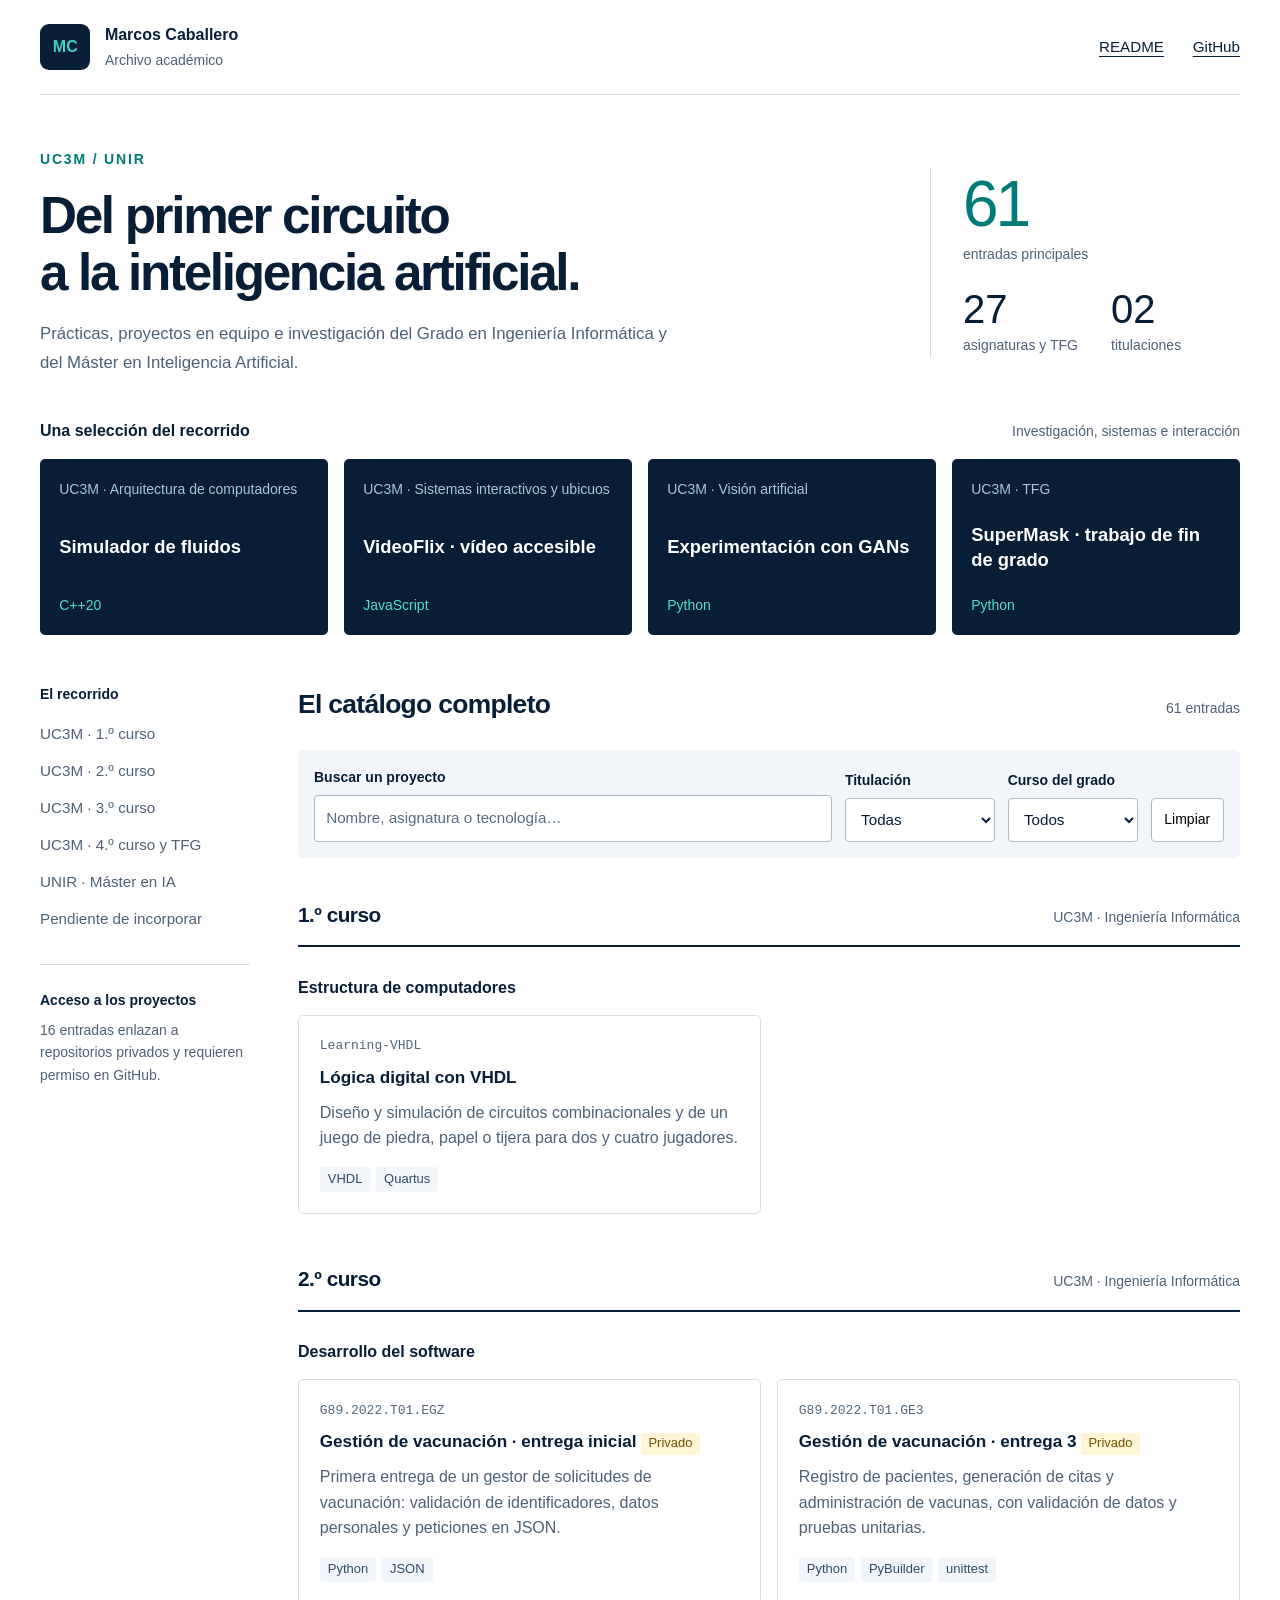
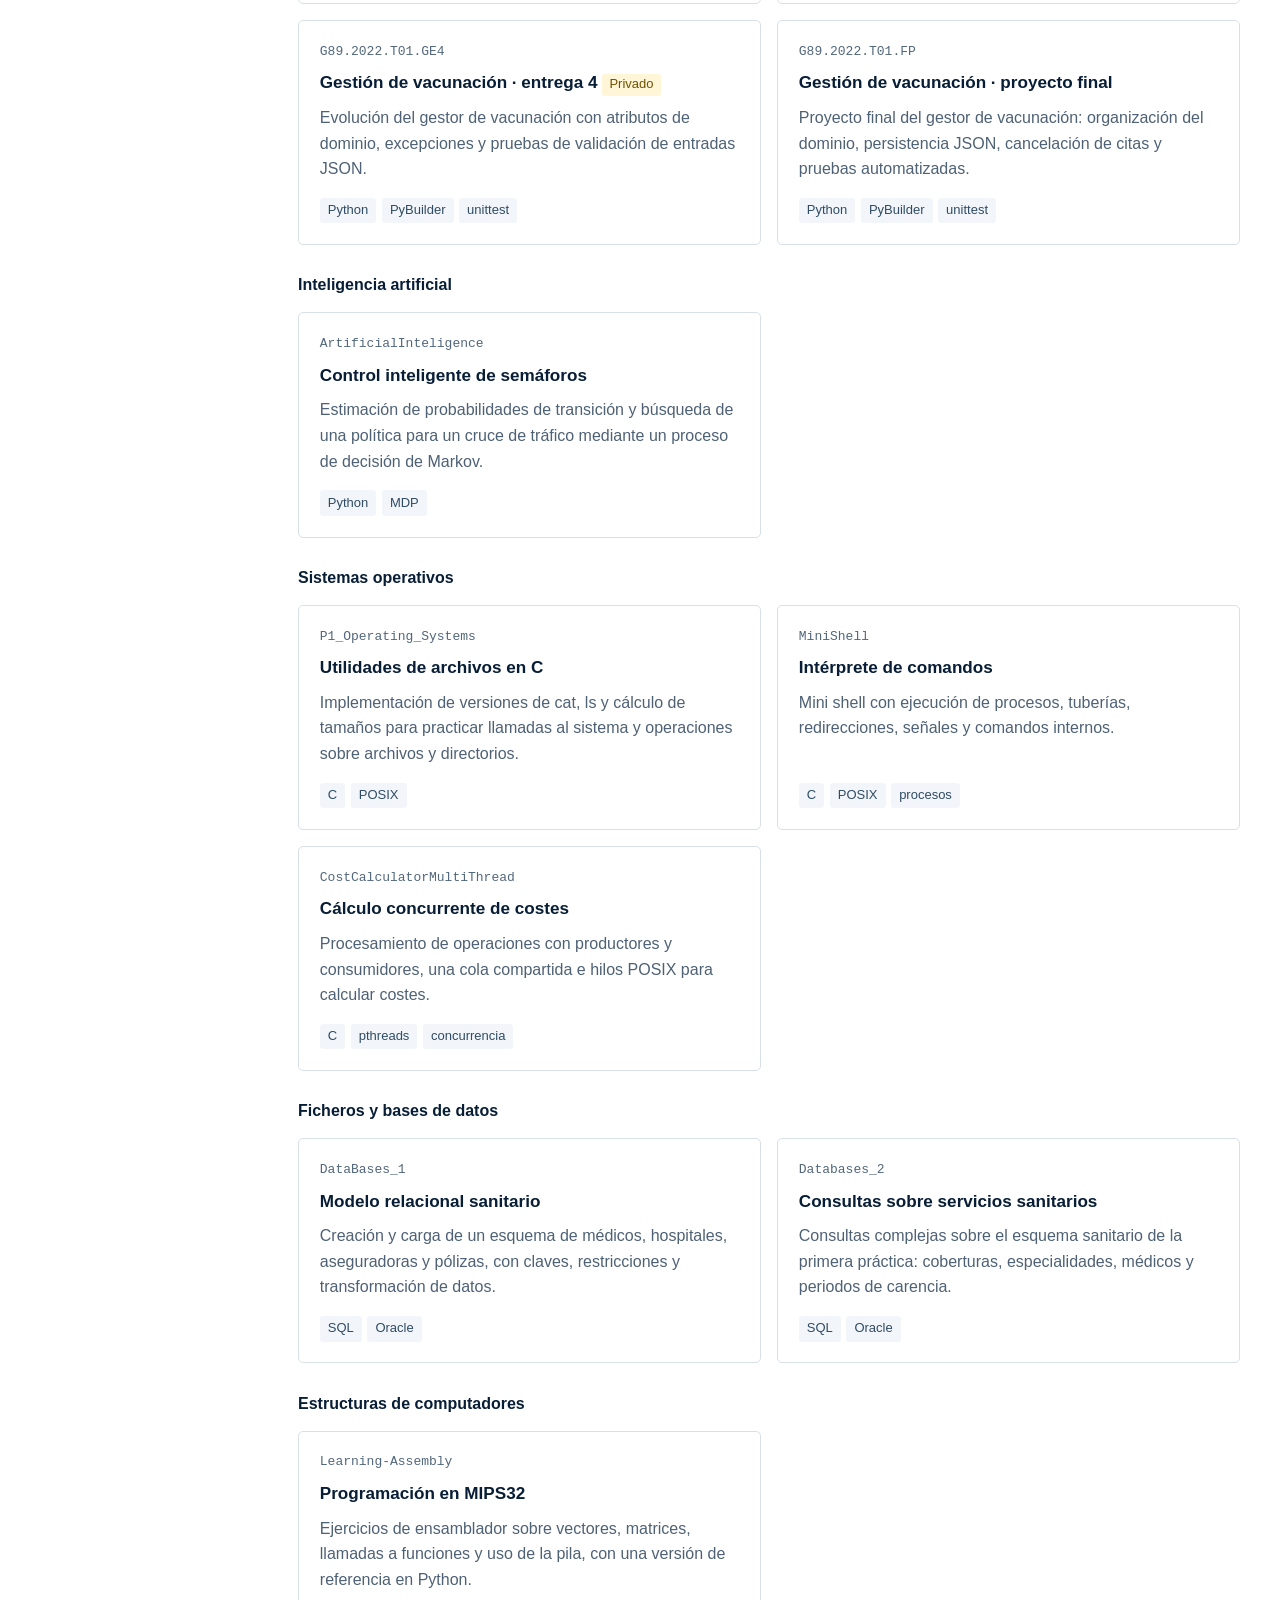
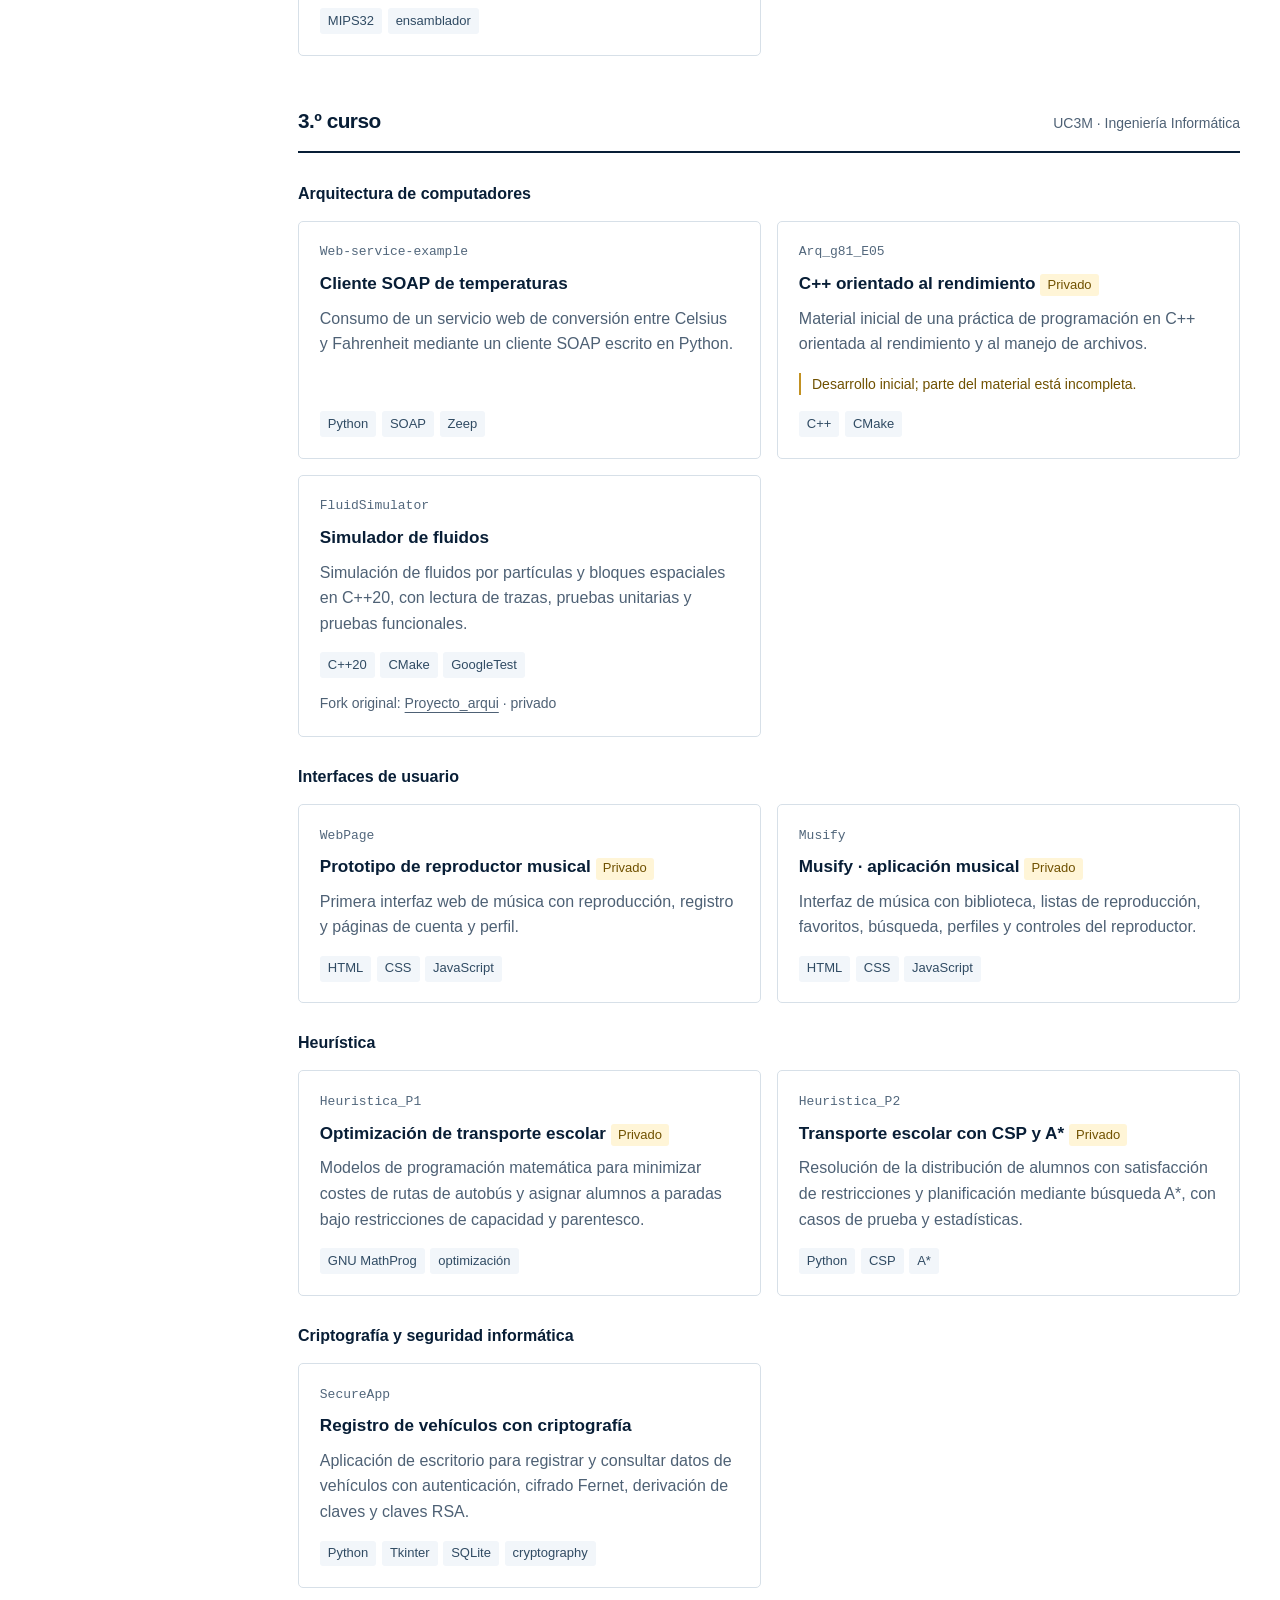
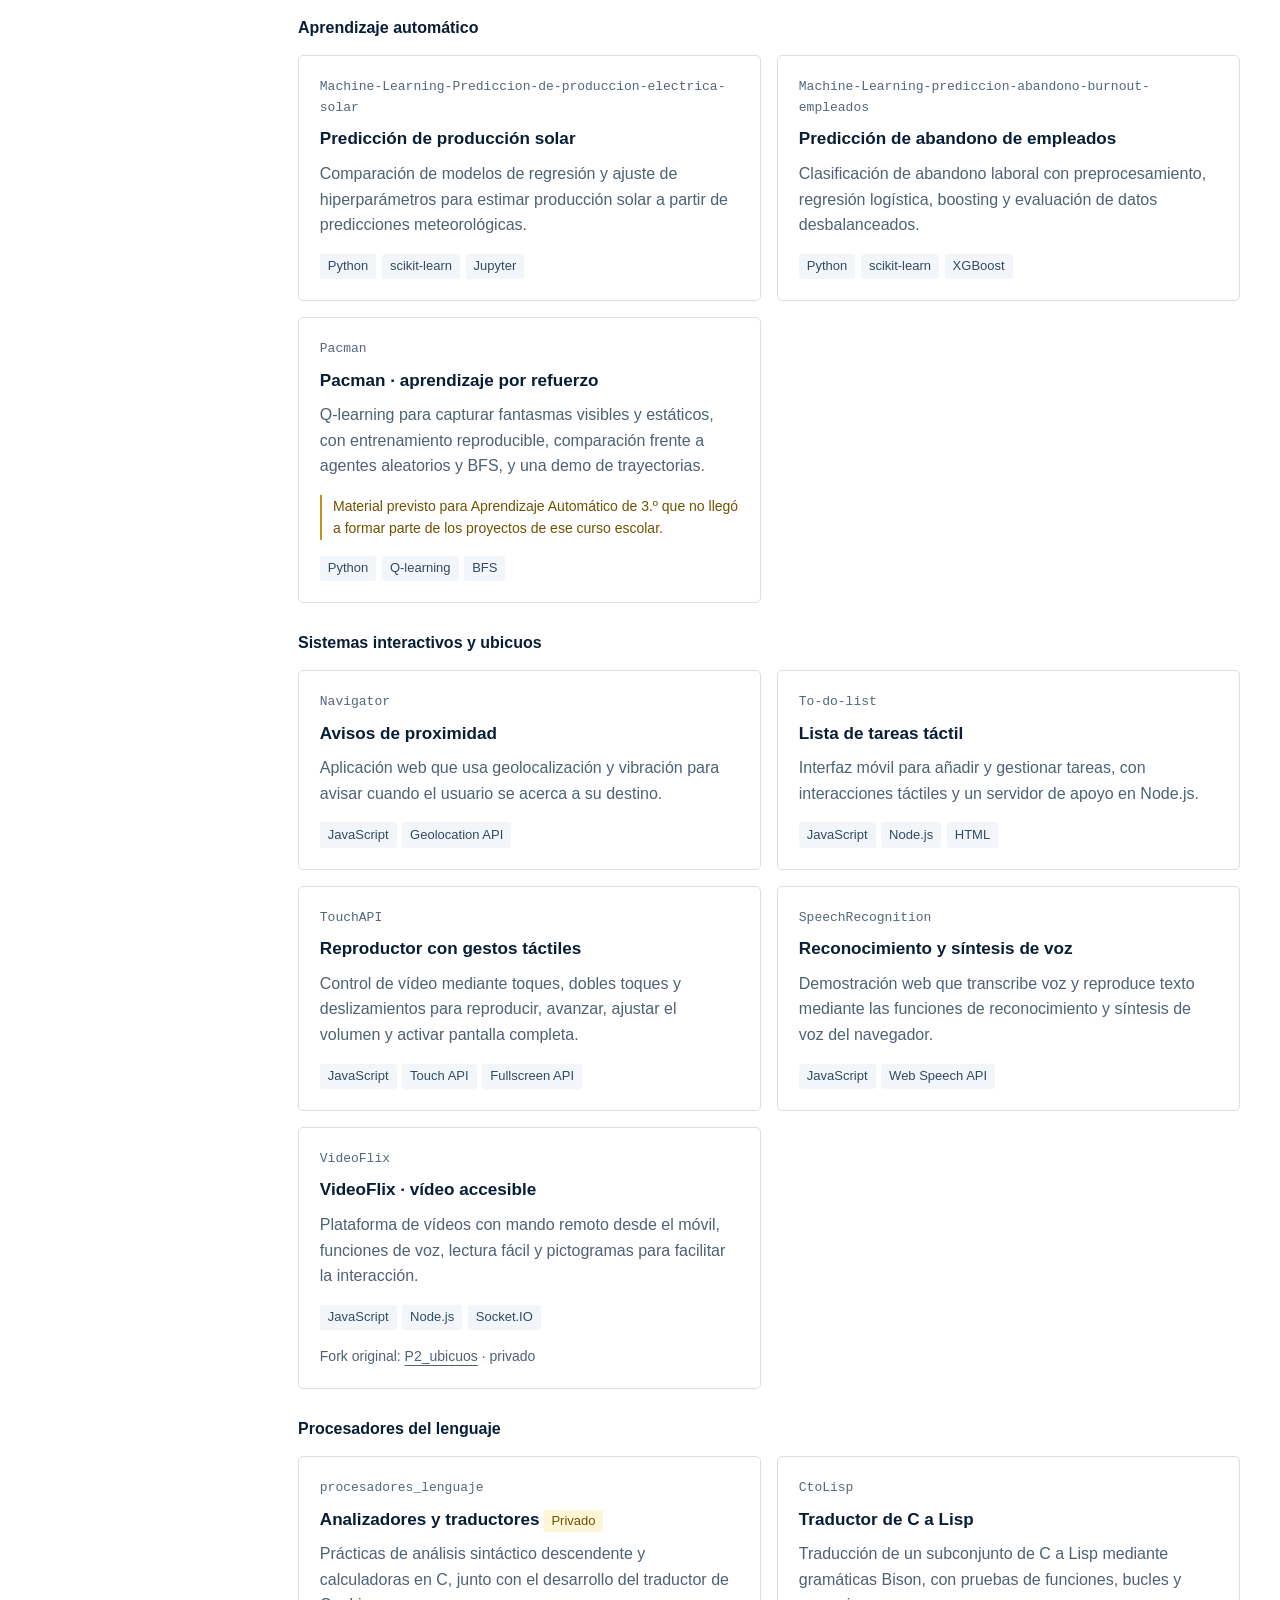
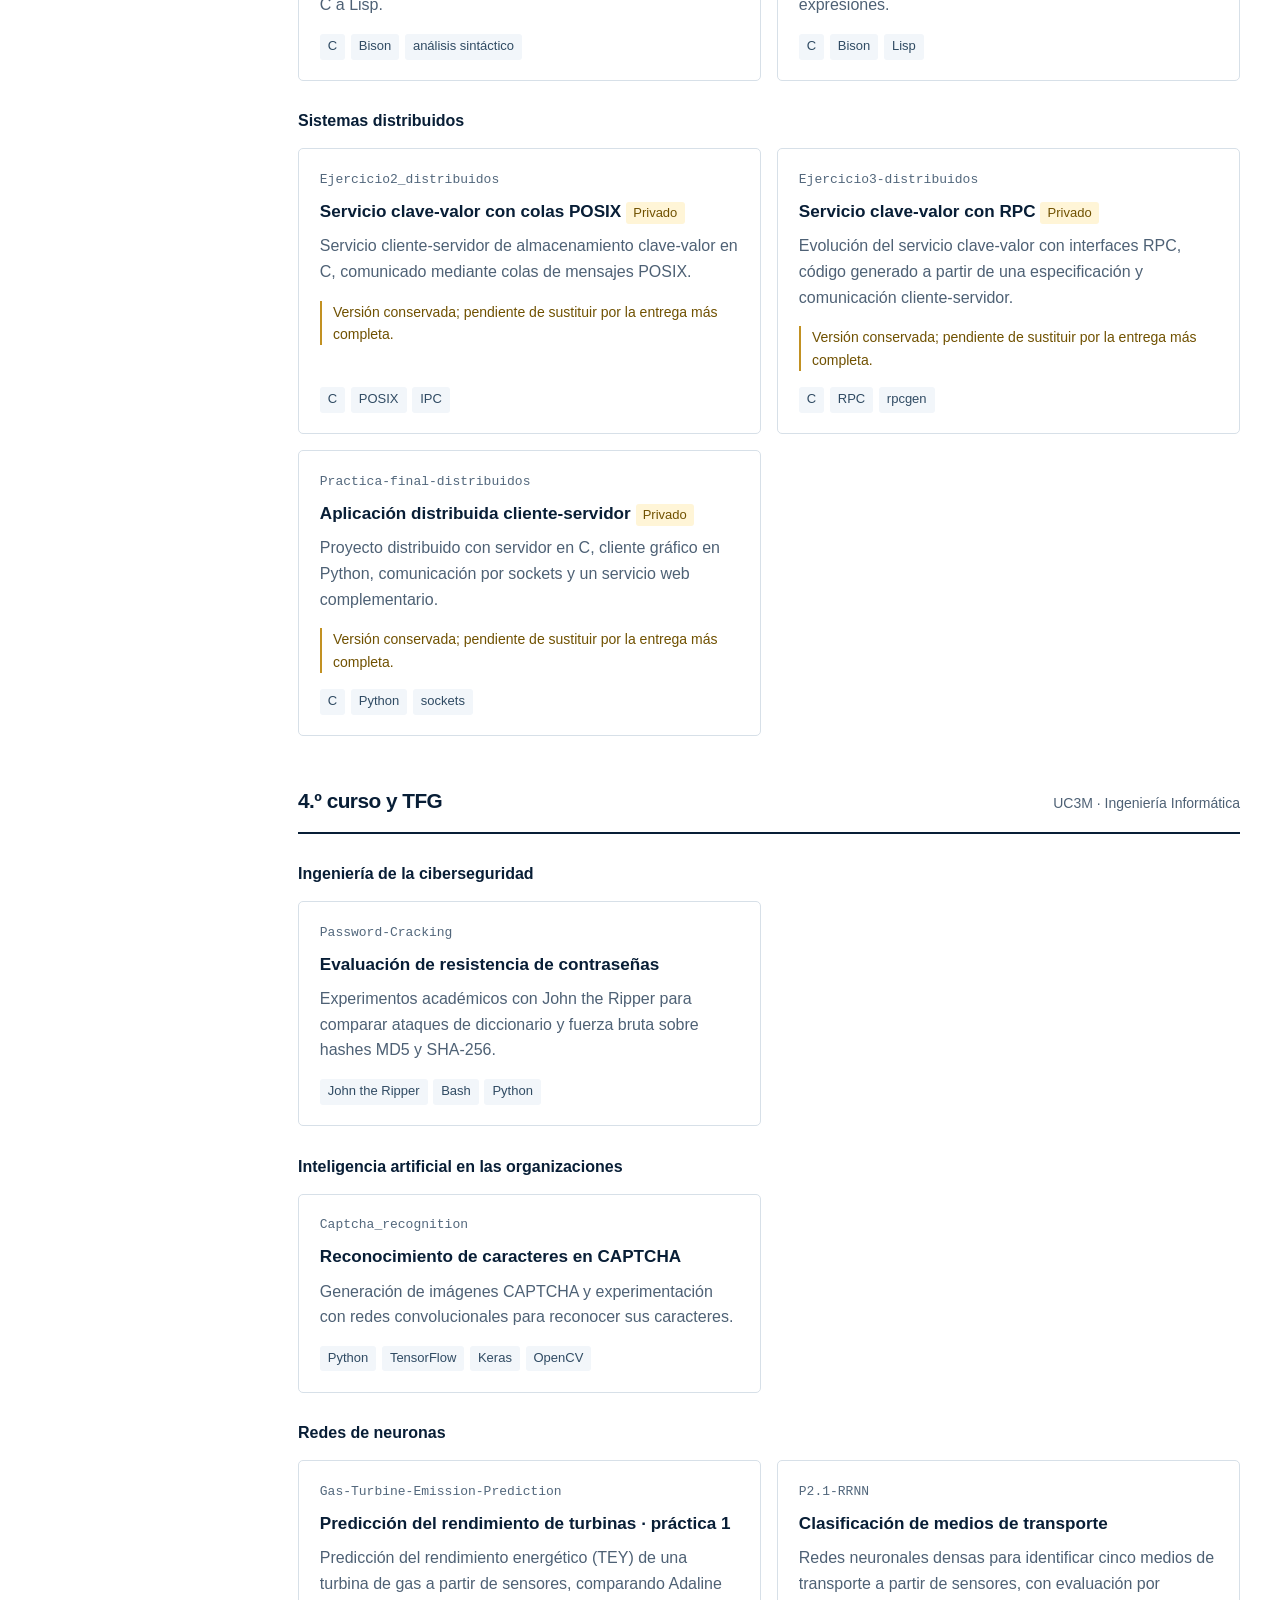
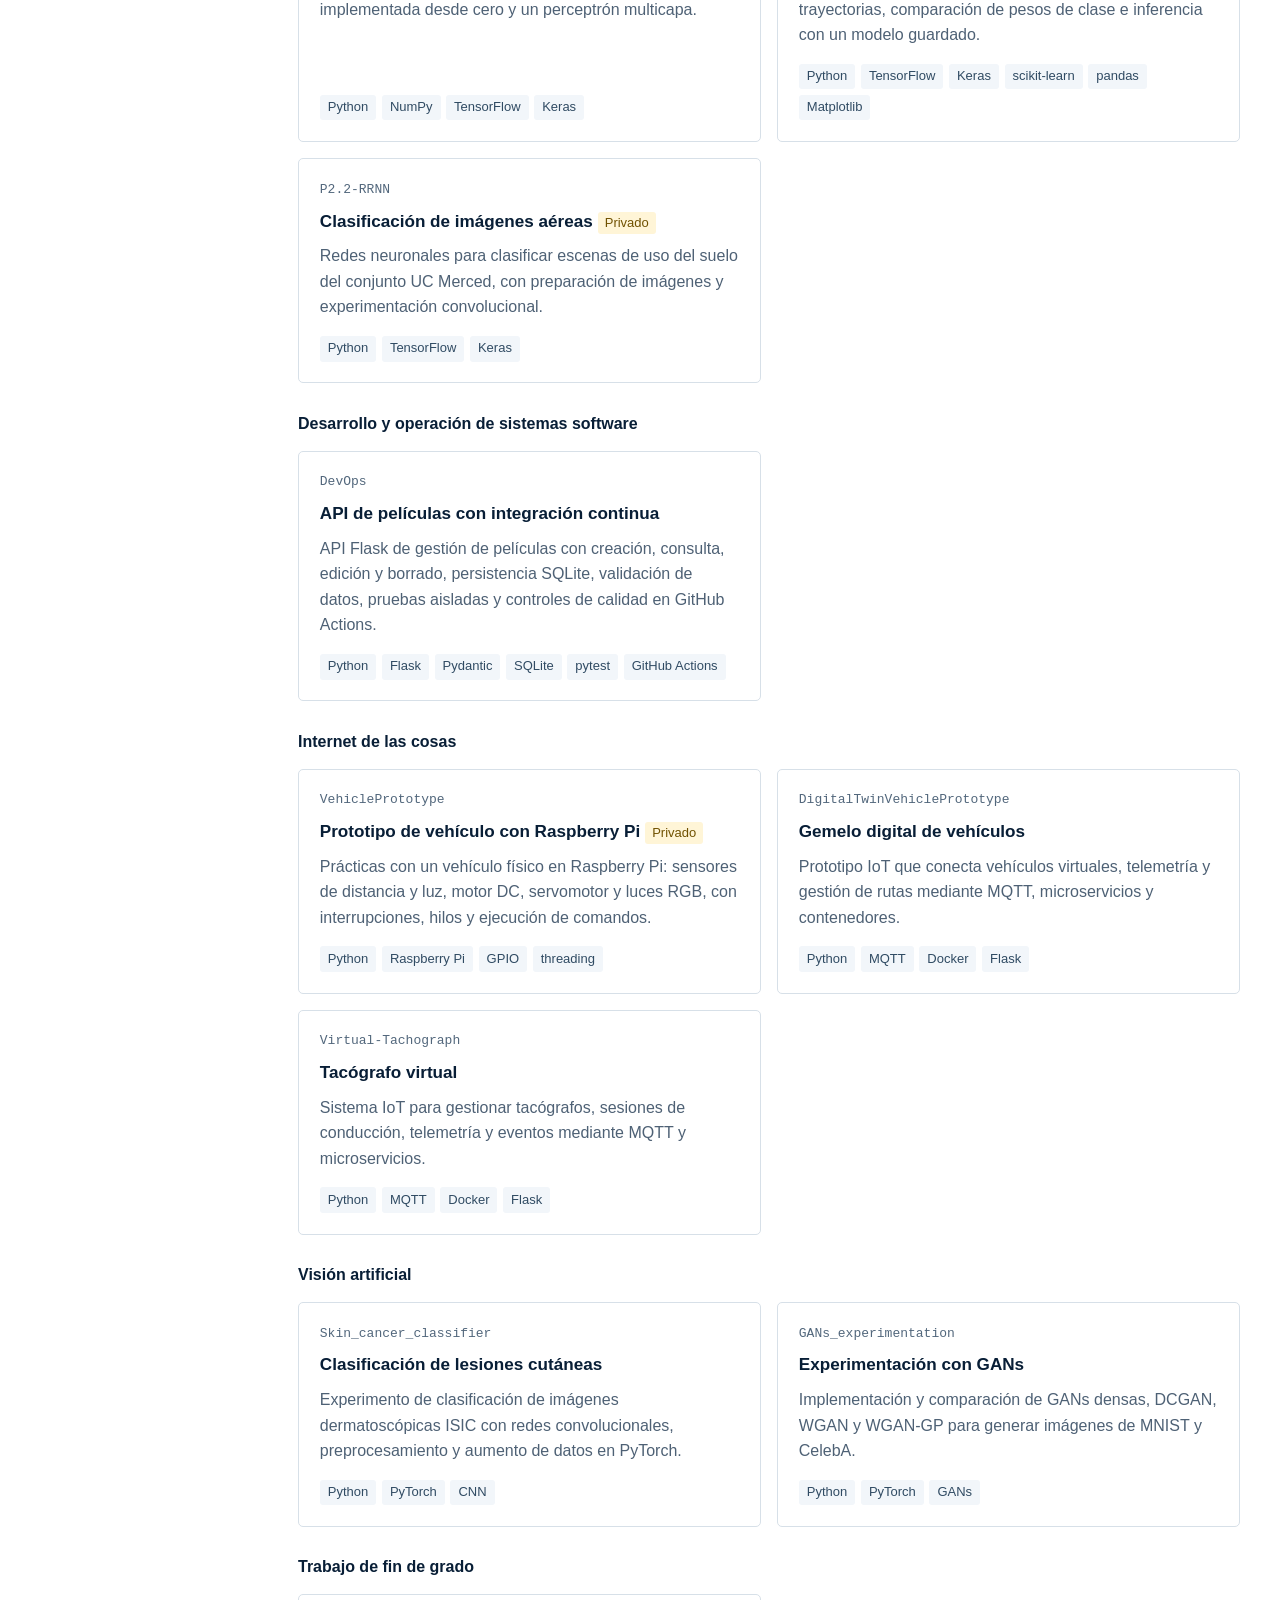
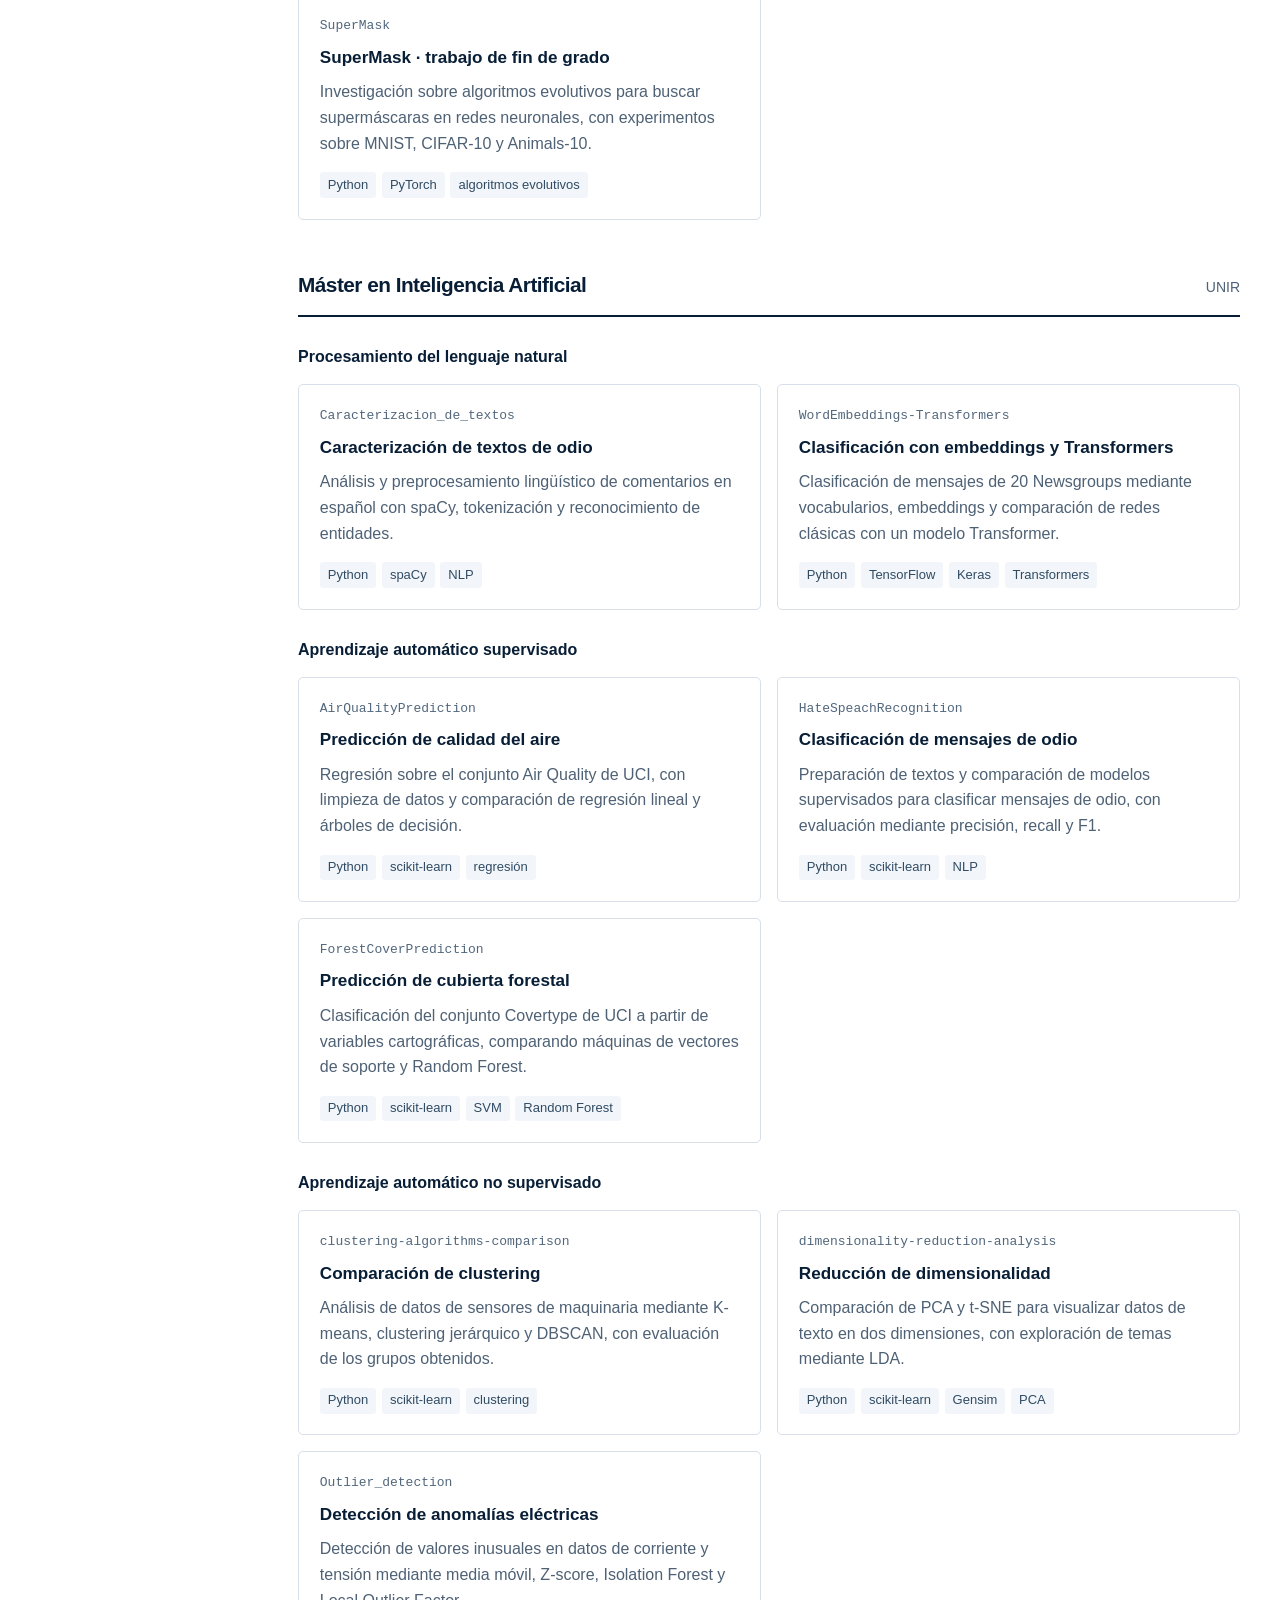
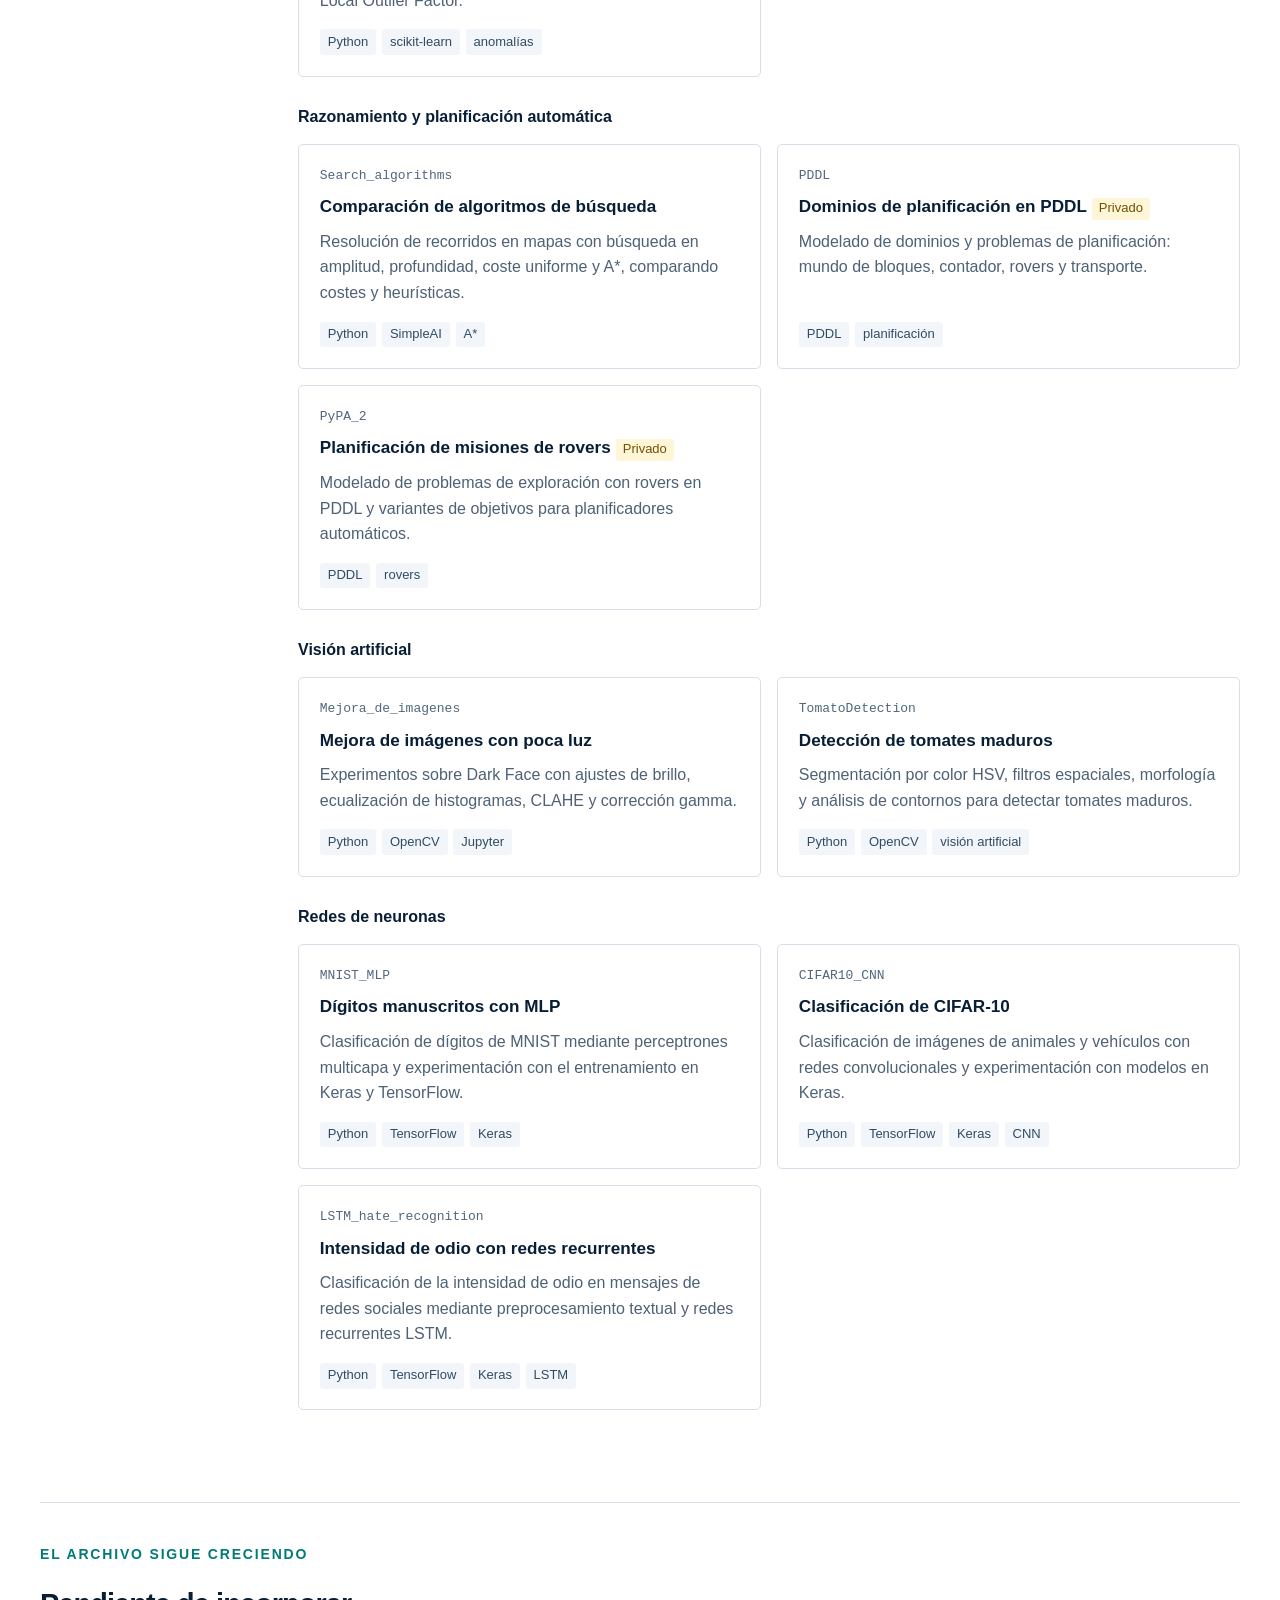
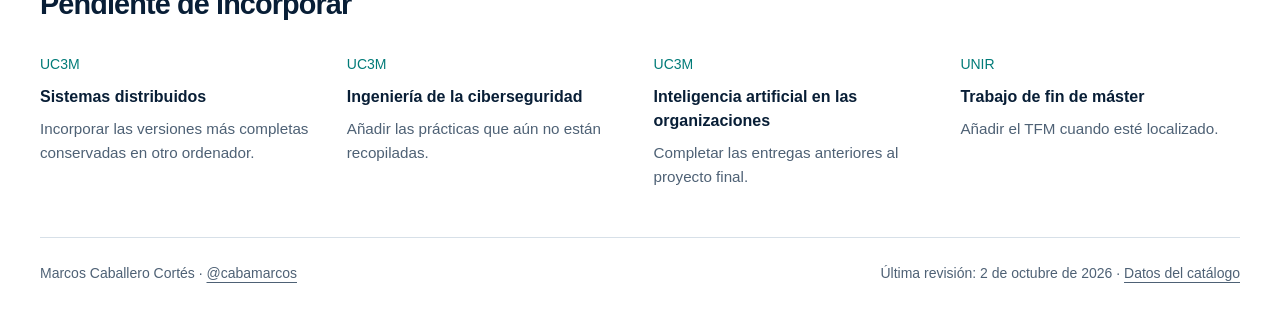
==== commit 64328a57: "docs: link completed public DevOps and transport classifier" ====
--- a/docs/index.html
+++ b/docs/index.html
@@ -23,7 +23,7 @@
     </section>
     <section class="featured" aria-labelledby="destacados"><div class="section-label"><h2 id="destacados">Una selección del recorrido</h2><span>Investigación, sistemas e interacción</span></div><div class="featured-grid"><a class="feature" href="https://github.com/cabamarcos/FluidSimulator"><small>UC3M · Arquitectura de computadores</small><h3>Simulador de fluidos</h3><span>C++20</span></a><a class="feature" href="https://github.com/cabamarcos/VideoFlix"><small>UC3M · Sistemas interactivos y ubicuos</small><h3>VideoFlix · vídeo accesible</h3><span>JavaScript</span></a><a class="feature" href="https://github.com/cabamarcos/GANs_experimentation"><small>UC3M · Visión artificial</small><h3>Experimentación con GANs</h3><span>Python</span></a><a class="feature" href="https://github.com/cabamarcos/SuperMask"><small>UC3M · TFG</small><h3>SuperMask · trabajo de fin de grado</h3><span>Python</span></a></div></section>
     <div class="catalog-layout">
-      <aside class="side"><h2>El recorrido</h2><nav aria-label="Índice del catálogo"><a href="#uc3m-1">UC3M · 1.º curso</a><a href="#uc3m-2">UC3M · 2.º curso</a><a href="#uc3m-3">UC3M · 3.º curso</a><a href="#uc3m-4">UC3M · 4.º curso y TFG</a><a href="#unir">UNIR · Máster en IA</a><a href="#pendiente">Pendiente de incorporar</a></nav><p class="access-note"><strong>Acceso a los proyectos</strong>18 entradas enlazan a repositorios privados y requieren permiso en GitHub.</p></aside>
+      <aside class="side"><h2>El recorrido</h2><nav aria-label="Índice del catálogo"><a href="#uc3m-1">UC3M · 1.º curso</a><a href="#uc3m-2">UC3M · 2.º curso</a><a href="#uc3m-3">UC3M · 3.º curso</a><a href="#uc3m-4">UC3M · 4.º curso y TFG</a><a href="#unir">UNIR · Máster en IA</a><a href="#pendiente">Pendiente de incorporar</a></nav><p class="access-note"><strong>Acceso a los proyectos</strong>16 entradas enlazan a repositorios privados y requieren permiso en GitHub.</p></aside>
       <section id="catalogo" class="catalog" aria-labelledby="catalog-title">
         <div class="catalog-heading"><h2 id="catalog-title">El catálogo completo</h2><p id="result-count" role="status" aria-live="polite">61 entradas</p></div>
         <form class="filters" role="search" aria-label="Buscar proyectos" hidden>
@@ -33,11 +33,11 @@
           <button class="reset" type="reset">Limpiar</button>
         </form>
         <div id="empty" class="empty" hidden><h3>No hay proyectos con esos filtros.</h3><p>Prueba con otra asignatura, tecnología o titulación.</p></div>
-        <div id="entries"><section class="course" id="uc3m-1"><div class="course-title"><h2>1.º curso</h2><span>UC3M · Ingeniería Informática</span></div><section class="subject"><h3>Estructura de computadores</h3><div class="project-grid"><article class="project" data-degree="UC3M" data-year="1" data-search="Lógica digital con VHDL Learning-VHDL Diseño y simulación de circuitos combinacionales y de un juego de piedra, papel o tijera para dos y cuatro jugadores. Estructura de computadores VHDL Quartus"><p class="repo-name">Learning-VHDL</p><h4><a href="https://github.com/cabamarcos/Learning-VHDL">Lógica digital con VHDL</a></h4><p class="description">Diseño y simulación de circuitos combinacionales y de un juego de piedra, papel o tijera para dos y cuatro jugadores.</p><ul class="tags" aria-label="Tecnologías"><li>VHDL</li><li>Quartus</li></ul></article></div></section></section><section class="course" id="uc3m-2"><div class="course-title"><h2>2.º curso</h2><span>UC3M · Ingeniería Informática</span></div><section class="subject"><h3>Desarrollo del software</h3><div class="project-grid"><article class="project" data-degree="UC3M" data-year="2" data-search="Gestión de vacunación · entrega inicial G89.2022.T01.EGZ Primera entrega de un gestor de solicitudes de vacunación: validación de identificadores, datos personales y peticiones en JSON. Desarrollo del software Python JSON"><p class="repo-name">G89.2022.T01.EGZ</p><h4><a href="https://github.com/cabamarcos/G89.2022.T01.EGZ">Gestión de vacunación · entrega inicial</a><span class="private">Privado</span></h4><p class="description">Primera entrega de un gestor de solicitudes de vacunación: validación de identificadores, datos personales y peticiones en JSON.</p><ul class="tags" aria-label="Tecnologías"><li>Python</li><li>JSON</li></ul></article><article class="project" data-degree="UC3M" data-year="2" data-search="Gestión de vacunación · entrega 3 G89.2022.T01.GE3 Registro de pacientes, generación de citas y administración de vacunas, con validación de datos y pruebas unitarias. Desarrollo del software Python PyBuilder unittest"><p class="repo-name">G89.2022.T01.GE3</p><h4><a href="https://github.com/cabamarcos/G89.2022.T01.GE3">Gestión de vacunación · entrega 3</a><span class="private">Privado</span></h4><p class="description">Registro de pacientes, generación de citas y administración de vacunas, con validación de datos y pruebas unitarias.</p><ul class="tags" aria-label="Tecnologías"><li>Python</li><li>PyBuilder</li><li>unittest</li></ul></article><article class="project" data-degree="UC3M" data-year="2" data-search="Gestión de vacunación · entrega 4 G89.2022.T01.GE4 Evolución del gestor de vacunación con atributos de dominio, excepciones y pruebas de validación de entradas JSON. Desarrollo del software Python PyBuilder unittest"><p class="repo-name">G89.2022.T01.GE4</p><h4><a href="https://github.com/cabamarcos/G89.2022.T01.GE4">Gestión de vacunación · entrega 4</a><span class="private">Privado</span></h4><p class="description">Evolución del gestor de vacunación con atributos de dominio, excepciones y pruebas de validación de entradas JSON.</p><ul class="tags" aria-label="Tecnologías"><li>Python</li><li>PyBuilder</li><li>unittest</li></ul></article><article class="project" data-degree="UC3M" data-year="2" data-search="Gestión de vacunación · proyecto final G89.2022.T01.FP Proyecto final del gestor de vacunación: organización del dominio, persistencia JSON, cancelación de citas y pruebas automatizadas. Desarrollo del software Python PyBuilder unittest"><p class="repo-name">G89.2022.T01.FP</p><h4><a href="https://github.com/cabamarcos/G89.2022.T01.FP">Gestión de vacunación · proyecto final</a></h4><p class="description">Proyecto final del gestor de vacunación: organización del dominio, persistencia JSON, cancelación de citas y pruebas automatizadas.</p><ul class="tags" aria-label="Tecnologías"><li>Python</li><li>PyBuilder</li><li>unittest</li></ul></article></div></section><section class="subject"><h3>Inteligencia artificial</h3><div class="project-grid"><article class="project" data-degree="UC3M" data-year="2" data-search="Control inteligente de semáforos ArtificialInteligence Estimación de probabilidades de transición y búsqueda de una política para un cruce de tráfico mediante un proceso de decisión de Markov. Inteligencia artificial Python MDP"><p class="repo-name">ArtificialInteligence</p><h4><a href="https://github.com/cabamarcos/ArtificialInteligence">Control inteligente de semáforos</a></h4><p class="description">Estimación de probabilidades de transición y búsqueda de una política para un cruce de tráfico mediante un proceso de decisión de Markov.</p><ul class="tags" aria-label="Tecnologías"><li>Python</li><li>MDP</li></ul></article></div></section><section class="subject"><h3>Sistemas operativos</h3><div class="project-grid"><article class="project" data-degree="UC3M" data-year="2" data-search="Utilidades de archivos en C P1_Operating_Systems Implementación de versiones de cat, ls y cálculo de tamaños para practicar llamadas al sistema y operaciones sobre archivos y directorios. Sistemas operativos C POSIX"><p class="repo-name">P1_Operating_Systems</p><h4><a href="https://github.com/cabamarcos/P1_Operating_Systems">Utilidades de archivos en C</a></h4><p class="description">Implementación de versiones de cat, ls y cálculo de tamaños para practicar llamadas al sistema y operaciones sobre archivos y directorios.</p><ul class="tags" aria-label="Tecnologías"><li>C</li><li>POSIX</li></ul></article><article class="project" data-degree="UC3M" data-year="2" data-search="Intérprete de comandos MiniShell Mini shell con ejecución de procesos, tuberías, redirecciones, señales y comandos internos. Sistemas operativos C POSIX procesos"><p class="repo-name">MiniShell</p><h4><a href="https://github.com/cabamarcos/MiniShell">Intérprete de comandos</a></h4><p class="description">Mini shell con ejecución de procesos, tuberías, redirecciones, señales y comandos internos.</p><ul class="tags" aria-label="Tecnologías"><li>C</li><li>POSIX</li><li>procesos</li></ul></article><article class="project" data-degree="UC3M" data-year="2" data-search="Cálculo concurrente de costes CostCalculatorMultiThread Procesamiento de operaciones con productores y consumidores, una cola compartida e hilos POSIX para calcular costes. Sistemas operativos C pthreads concurrencia"><p class="repo-name">CostCalculatorMultiThread</p><h4><a href="https://github.com/cabamarcos/CostCalculatorMultiThread">Cálculo concurrente de costes</a></h4><p class="description">Procesamiento de operaciones con productores y consumidores, una cola compartida e hilos POSIX para calcular costes.</p><ul class="tags" aria-label="Tecnologías"><li>C</li><li>pthreads</li><li>concurrencia</li></ul></article></div></section><section class="subject"><h3>Ficheros y bases de datos</h3><div class="project-grid"><article class="project" data-degree="UC3M" data-year="2" data-search="Modelo relacional sanitario DataBases_1 Creación y carga de un esquema de médicos, hospitales, aseguradoras y pólizas, con claves, restricciones y transformación de datos. Ficheros y bases de datos SQL Oracle"><p class="repo-name">DataBases_1</p><h4><a href="https://github.com/cabamarcos/DataBases_1">Modelo relacional sanitario</a></h4><p class="description">Creación y carga de un esquema de médicos, hospitales, aseguradoras y pólizas, con claves, restricciones y transformación de datos.</p><ul class="tags" aria-label="Tecnologías"><li>SQL</li><li>Oracle</li></ul></article><article class="project" data-degree="UC3M" data-year="2" data-search="Consultas sobre servicios sanitarios Databases_2 Consultas complejas sobre el esquema sanitario de la primera práctica: coberturas, especialidades, médicos y periodos de carencia. Ficheros y bases de datos SQL Oracle"><p class="repo-name">Databases_2</p><h4><a href="https://github.com/cabamarcos/Databases_2">Consultas sobre servicios sanitarios</a></h4><p class="description">Consultas complejas sobre el esquema sanitario de la primera práctica: coberturas, especialidades, médicos y periodos de carencia.</p><ul class="tags" aria-label="Tecnologías"><li>SQL</li><li>Oracle</li></ul></article></div></section><section class="subject"><h3>Estructuras de computadores</h3><div class="project-grid"><article class="project" data-degree="UC3M" data-year="2" data-search="Programación en MIPS32 Learning-Assembly Ejercicios de ensamblador sobre vectores, matrices, llamadas a funciones y uso de la pila, con una versión de referencia en Python. Estructuras de computadores MIPS32 ensamblador"><p class="repo-name">Learning-Assembly</p><h4><a href="https://github.com/cabamarcos/Learning-Assembly">Programación en MIPS32</a></h4><p class="description">Ejercicios de ensamblador sobre vectores, matrices, llamadas a funciones y uso de la pila, con una versión de referencia en Python.</p><ul class="tags" aria-label="Tecnologías"><li>MIPS32</li><li>ensamblador</li></ul></article></div></section></section><section class="course" id="uc3m-3"><div class="course-title"><h2>3.º curso</h2><span>UC3M · Ingeniería Informática</span></div><section class="subject"><h3>Arquitectura de computadores</h3><div class="project-grid"><article class="project" data-degree="UC3M" data-year="3" data-search="Cliente SOAP de temperaturas Web-service-example Consumo de un servicio web de conversión entre Celsius y Fahrenheit mediante un cliente SOAP escrito en Python. Arquitectura de computadores Python SOAP Zeep"><p class="repo-name">Web-service-example</p><h4><a href="https://github.com/cabamarcos/Web-service-example">Cliente SOAP de temperaturas</a></h4><p class="description">Consumo de un servicio web de conversión entre Celsius y Fahrenheit mediante un cliente SOAP escrito en Python.</p><ul class="tags" aria-label="Tecnologías"><li>Python</li><li>SOAP</li><li>Zeep</li></ul></article><article class="project" data-degree="UC3M" data-year="3" data-search="C++ orientado al rendimiento Arq_g81_E05 Material inicial de una práctica de programación en C++ orientada al rendimiento y al manejo de archivos. Arquitectura de computadores C++ CMake"><p class="repo-name">Arq_g81_E05</p><h4><a href="https://github.com/cabamarcos/Arq_g81_E05">C++ orientado al rendimiento</a><span class="private">Privado</span></h4><p class="description">Material inicial de una práctica de programación en C++ orientada al rendimiento y al manejo de archivos.</p><p class="project-note">Desarrollo inicial; parte del material está incompleta.</p><ul class="tags" aria-label="Tecnologías"><li>C++</li><li>CMake</li></ul></article><article class="project" data-degree="UC3M" data-year="3" data-search="Simulador de fluidos FluidSimulator Simulación de fluidos por partículas y bloques espaciales en C++20, con lectura de trazas, pruebas unitarias y pruebas funcionales. Arquitectura de computadores C++20 CMake GoogleTest"><p class="repo-name">FluidSimulator</p><h4><a href="https://github.com/cabamarcos/FluidSimulator">Simulador de fluidos</a></h4><p class="description">Simulación de fluidos por partículas y bloques espaciales en C++20, con lectura de trazas, pruebas unitarias y pruebas funcionales.</p><ul class="tags" aria-label="Tecnologías"><li>C++20</li><li>CMake</li><li>GoogleTest</li></ul><p class="alternatives">Fork original: <a href="https://github.com/cabamarcos/Proyecto_arqui">Proyecto_arqui</a> · privado</p></article></div></section><section class="subject"><h3>Interfaces de usuario</h3><div class="project-grid"><article class="project" data-degree="UC3M" data-year="3" data-search="Prototipo de reproductor musical WebPage Primera interfaz web de música con reproducción, registro y páginas de cuenta y perfil. Interfaces de usuario HTML CSS JavaScript"><p class="repo-name">WebPage</p><h4><a href="https://github.com/cabamarcos/WebPage">Prototipo de reproductor musical</a><span class="private">Privado</span></h4><p class="description">Primera interfaz web de música con reproducción, registro y páginas de cuenta y perfil.</p><ul class="tags" aria-label="Tecnologías"><li>HTML</li><li>CSS</li><li>JavaScript</li></ul></article><article class="project" data-degree="UC3M" data-year="3" data-search="Musify · aplicación musical Musify Interfaz de música con biblioteca, listas de reproducción, favoritos, búsqueda, perfiles y controles del reproductor. Interfaces de usuario HTML CSS JavaScript"><p class="repo-name">Musify</p><h4><a href="https://github.com/cabamarcos/Musify">Musify · aplicación musical</a><span class="private">Privado</span></h4><p class="description">Interfaz de música con biblioteca, listas de reproducción, favoritos, búsqueda, perfiles y controles del reproductor.</p><ul class="tags" aria-label="Tecnologías"><li>HTML</li><li>CSS</li><li>JavaScript</li></ul></article></div></section><section class="subject"><h3>Heurística</h3><div class="project-grid"><article class="project" data-degree="UC3M" data-year="3" data-search="Optimización de transporte escolar Heuristica_P1 Modelos de programación matemática para minimizar costes de rutas de autobús y asignar alumnos a paradas bajo restricciones de capacidad y parentesco. Heurística GNU MathProg optimización"><p class="repo-name">Heuristica_P1</p><h4><a href="https://github.com/cabamarcos/Heuristica_P1">Optimización de transporte escolar</a><span class="private">Privado</span></h4><p class="description">Modelos de programación matemática para minimizar costes de rutas de autobús y asignar alumnos a paradas bajo restricciones de capacidad y parentesco.</p><ul class="tags" aria-label="Tecnologías"><li>GNU MathProg</li><li>optimización</li></ul></article><article class="project" data-degree="UC3M" data-year="3" data-search="Transporte escolar con CSP y A* Heuristica_P2 Resolución de la distribución de alumnos con satisfacción de restricciones y planificación mediante búsqueda A*, con casos de prueba y estadísticas. Heurística Python CSP A*"><p class="repo-name">Heuristica_P2</p><h4><a href="https://github.com/cabamarcos/Heuristica_P2">Transporte escolar con CSP y A*</a><span class="private">Privado</span></h4><p class="description">Resolución de la distribución de alumnos con satisfacción de restricciones y planificación mediante búsqueda A*, con casos de prueba y estadísticas.</p><ul class="tags" aria-label="Tecnologías"><li>Python</li><li>CSP</li><li>A*</li></ul></article></div></section><section class="subject"><h3>Criptografía y seguridad informática</h3><div class="project-grid"><article class="project" data-degree="UC3M" data-year="3" data-search="Registro de vehículos con criptografía SecureApp Aplicación de escritorio para registrar y consultar datos de vehículos con autenticación, cifrado Fernet, derivación de claves y claves RSA. Criptografía y seguridad informática Python Tkinter SQLite cryptography"><p class="repo-name">SecureApp</p><h4><a href="https://github.com/cabamarcos/SecureApp">Registro de vehículos con criptografía</a></h4><p class="description">Aplicación de escritorio para registrar y consultar datos de vehículos con autenticación, cifrado Fernet, derivación de claves y claves RSA.</p><ul class="tags" aria-label="Tecnologías"><li>Python</li><li>Tkinter</li><li>SQLite</li><li>cryptography</li></ul></article></div></section><section class="subject"><h3>Aprendizaje automático</h3><div class="project-grid"><article class="project" data-degree="UC3M" data-year="3" data-search="Predicción de producción solar Machine-Learning-Prediccion-de-produccion-electrica-solar Comparación de modelos de regresión y ajuste de hiperparámetros para estimar producción solar a partir de predicciones meteorológicas. Aprendizaje automático Python scikit-learn Jupyter"><p class="repo-name">Machine-Learning-Prediccion-de-produccion-electrica-solar</p><h4><a href="https://github.com/cabamarcos/Machine-Learning-Prediccion-de-produccion-electrica-solar">Predicción de producción solar</a></h4><p class="description">Comparación de modelos de regresión y ajuste de hiperparámetros para estimar producción solar a partir de predicciones meteorológicas.</p><ul class="tags" aria-label="Tecnologías"><li>Python</li><li>scikit-learn</li><li>Jupyter</li></ul></article><article class="project" data-degree="UC3M" data-year="3" data-search="Predicción de abandono de empleados Machine-Learning-prediccion-abandono-burnout-empleados Clasificación de abandono laboral con preprocesamiento, regresión logística, boosting y evaluación de datos desbalanceados. Aprendizaje automático Python scikit-learn XGBoost"><p class="repo-name">Machine-Learning-prediccion-abandono-burnout-empleados</p><h4><a href="https://github.com/cabamarcos/Machine-Learning-prediccion-abandono-burnout-empleados">Predicción de abandono de empleados</a></h4><p class="description">Clasificación de abandono laboral con preprocesamiento, regresión logística, boosting y evaluación de datos desbalanceados.</p><ul class="tags" aria-label="Tecnologías"><li>Python</li><li>scikit-learn</li><li>XGBoost</li></ul></article><article class="project" data-degree="UC3M" data-year="3" data-search="Pacman · aprendizaje por refuerzo Pacman Q-learning para capturar fantasmas visibles y estáticos, con entrenamiento reproducible, comparación frente a agentes aleatorios y BFS, y una demo de trayectorias. Aprendizaje automático Python Q-learning BFS"><p class="repo-name">Pacman</p><h4><a href="https://github.com/cabamarcos/Pacman">Pacman · aprendizaje por refuerzo</a></h4><p class="description">Q-learning para capturar fantasmas visibles y estáticos, con entrenamiento reproducible, comparación frente a agentes aleatorios y BFS, y una demo de trayectorias.</p><p class="project-note">Material previsto para Aprendizaje Automático de 3.º que no llegó a formar parte de los proyectos de ese curso escolar.</p><ul class="tags" aria-label="Tecnologías"><li>Python</li><li>Q-learning</li><li>BFS</li></ul></article></div></section><section class="subject"><h3>Sistemas interactivos y ubicuos</h3><div class="project-grid"><article class="project" data-degree="UC3M" data-year="3" data-search="Avisos de proximidad Navigator Aplicación web que usa geolocalización y vibración para avisar cuando el usuario se acerca a su destino. Sistemas interactivos y ubicuos JavaScript Geolocation API"><p class="repo-name">Navigator</p><h4><a href="https://github.com/cabamarcos/Navigator">Avisos de proximidad</a></h4><p class="description">Aplicación web que usa geolocalización y vibración para avisar cuando el usuario se acerca a su destino.</p><ul class="tags" aria-label="Tecnologías"><li>JavaScript</li><li>Geolocation API</li></ul></article><article class="project" data-degree="UC3M" data-year="3" data-search="Lista de tareas táctil To-do-list Interfaz móvil para añadir y gestionar tareas, con interacciones táctiles y un servidor de apoyo en Node.js. Sistemas interactivos y ubicuos JavaScript Node.js HTML"><p class="repo-name">To-do-list</p><h4><a href="https://github.com/cabamarcos/To-do-list">Lista de tareas táctil</a></h4><p class="description">Interfaz móvil para añadir y gestionar tareas, con interacciones táctiles y un servidor de apoyo en Node.js.</p><ul class="tags" aria-label="Tecnologías"><li>JavaScript</li><li>Node.js</li><li>HTML</li></ul></article><article class="project" data-degree="UC3M" data-year="3" data-search="Reproductor con gestos táctiles TouchAPI Control de vídeo mediante toques, dobles toques y deslizamientos para reproducir, avanzar, ajustar el volumen y activar pantalla completa. Sistemas interactivos y ubicuos JavaScript Touch API Fullscreen API"><p class="repo-name">TouchAPI</p><h4><a href="https://github.com/cabamarcos/TouchAPI">Reproductor con gestos táctiles</a></h4><p class="description">Control de vídeo mediante toques, dobles toques y deslizamientos para reproducir, avanzar, ajustar el volumen y activar pantalla completa.</p><ul class="tags" aria-label="Tecnologías"><li>JavaScript</li><li>Touch API</li><li>Fullscreen API</li></ul></article><article class="project" data-degree="UC3M" data-year="3" data-search="Reconocimiento y síntesis de voz SpeechRecognition Demostración web que transcribe voz y reproduce texto mediante las funciones de reconocimiento y síntesis de voz del navegador. Sistemas interactivos y ubicuos JavaScript Web Speech API"><p class="repo-name">SpeechRecognition</p><h4><a href="https://github.com/cabamarcos/SpeechRecognition">Reconocimiento y síntesis de voz</a></h4><p class="description">Demostración web que transcribe voz y reproduce texto mediante las funciones de reconocimiento y síntesis de voz del navegador.</p><ul class="tags" aria-label="Tecnologías"><li>JavaScript</li><li>Web Speech API</li></ul></article><article class="project" data-degree="UC3M" data-year="3" data-search="VideoFlix · vídeo accesible VideoFlix Plataforma de vídeos con mando remoto desde el móvil, funciones de voz, lectura fácil y pictogramas para facilitar la interacción. Sistemas interactivos y ubicuos JavaScript Node.js Socket.IO"><p class="repo-name">VideoFlix</p><h4><a href="https://github.com/cabamarcos/VideoFlix">VideoFlix · vídeo accesible</a></h4><p class="description">Plataforma de vídeos con mando remoto desde el móvil, funciones de voz, lectura fácil y pictogramas para facilitar la interacción.</p><ul class="tags" aria-label="Tecnologías"><li>JavaScript</li><li>Node.js</li><li>Socket.IO</li></ul><p class="alternatives">Fork original: <a href="https://github.com/cabamarcos/P2_ubicuos">P2_ubicuos</a> · privado</p></article></div></section><section class="subject"><h3>Procesadores del lenguaje</h3><div class="project-grid"><article class="project" data-degree="UC3M" data-year="3" data-search="Analizadores y traductores procesadores_lenguaje Prácticas de análisis sintáctico descendente y calculadoras en C, junto con el desarrollo del traductor de C a Lisp. Procesadores del lenguaje C Bison análisis sintáctico"><p class="repo-name">procesadores_lenguaje</p><h4><a href="https://github.com/cabamarcos/procesadores_lenguaje">Analizadores y traductores</a><span class="private">Privado</span></h4><p class="description">Prácticas de análisis sintáctico descendente y calculadoras en C, junto con el desarrollo del traductor de C a Lisp.</p><ul class="tags" aria-label="Tecnologías"><li>C</li><li>Bison</li><li>análisis sintáctico</li></ul></article><article class="project" data-degree="UC3M" data-year="3" data-search="Traductor de C a Lisp CtoLisp Traducción de un subconjunto de C a Lisp mediante gramáticas Bison, con pruebas de funciones, bucles y expresiones. Procesadores del lenguaje C Bison Lisp"><p class="repo-name">CtoLisp</p><h4><a href="https://github.com/cabamarcos/CtoLisp">Traductor de C a Lisp</a></h4><p class="description">Traducción de un subconjunto de C a Lisp mediante gramáticas Bison, con pruebas de funciones, bucles y expresiones.</p><ul class="tags" aria-label="Tecnologías"><li>C</li><li>Bison</li><li>Lisp</li></ul></article></div></section><section class="subject"><h3>Sistemas distribuidos</h3><div class="project-grid"><article class="project" data-degree="UC3M" data-year="3" data-search="Servicio clave-valor con colas POSIX Ejercicio2_distribuidos Servicio cliente-servidor de almacenamiento clave-valor en C, comunicado mediante colas de mensajes POSIX. Sistemas distribuidos C POSIX IPC"><p class="repo-name">Ejercicio2_distribuidos</p><h4><a href="https://github.com/cabamarcos/Ejercicio2_distribuidos">Servicio clave-valor con colas POSIX</a><span class="private">Privado</span></h4><p class="description">Servicio cliente-servidor de almacenamiento clave-valor en C, comunicado mediante colas de mensajes POSIX.</p><p class="project-note">Versión conservada; pendiente de sustituir por la entrega más completa.</p><ul class="tags" aria-label="Tecnologías"><li>C</li><li>POSIX</li><li>IPC</li></ul></article><article class="project" data-degree="UC3M" data-year="3" data-search="Servicio clave-valor con RPC Ejercicio3-distribuidos Evolución del servicio clave-valor con interfaces RPC, código generado a partir de una especificación y comunicación cliente-servidor. Sistemas distribuidos C RPC rpcgen"><p class="repo-name">Ejercicio3-distribuidos</p><h4><a href="https://github.com/cabamarcos/Ejercicio3-distribuidos">Servicio clave-valor con RPC</a><span class="private">Privado</span></h4><p class="description">Evolución del servicio clave-valor con interfaces RPC, código generado a partir de una especificación y comunicación cliente-servidor.</p><p class="project-note">Versión conservada; pendiente de sustituir por la entrega más completa.</p><ul class="tags" aria-label="Tecnologías"><li>C</li><li>RPC</li><li>rpcgen</li></ul></article><article class="project" data-degree="UC3M" data-year="3" data-search="Aplicación distribuida cliente-servidor Practica-final-distribuidos Proyecto distribuido con servidor en C, cliente gráfico en Python, comunicación por sockets y un servicio web complementario. Sistemas distribuidos C Python sockets"><p class="repo-name">Practica-final-distribuidos</p><h4><a href="https://github.com/cabamarcos/Practica-final-distribuidos">Aplicación distribuida cliente-servidor</a><span class="private">Privado</span></h4><p class="description">Proyecto distribuido con servidor en C, cliente gráfico en Python, comunicación por sockets y un servicio web complementario.</p><p class="project-note">Versión conservada; pendiente de sustituir por la entrega más completa.</p><ul class="tags" aria-label="Tecnologías"><li>C</li><li>Python</li><li>sockets</li></ul></article></div></section></section><section class="course" id="uc3m-4"><div class="course-title"><h2>4.º curso y TFG</h2><span>UC3M · Ingeniería Informática</span></div><section class="subject"><h3>Ingeniería de la ciberseguridad</h3><div class="project-grid"><article class="project" data-degree="UC3M" data-year="4" data-search="Evaluación de resistencia de contraseñas Password-Cracking Experimentos académicos con John the Ripper para comparar ataques de diccionario y fuerza bruta sobre hashes MD5 y SHA-256. Ingeniería de la ciberseguridad John the Ripper Bash Python"><p class="repo-name">Password-Cracking</p><h4><a href="https://github.com/cabamarcos/Password-Cracking">Evaluación de resistencia de contraseñas</a></h4><p class="description">Experimentos académicos con John the Ripper para comparar ataques de diccionario y fuerza bruta sobre hashes MD5 y SHA-256.</p><ul class="tags" aria-label="Tecnologías"><li>John the Ripper</li><li>Bash</li><li>Python</li></ul></article></div></section><section class="subject"><h3>Inteligencia artificial en las organizaciones</h3><div class="project-grid"><article class="project" data-degree="UC3M" data-year="4" data-search="Reconocimiento de caracteres en CAPTCHA Captcha_recognition Generación de imágenes CAPTCHA y experimentación con redes convolucionales para reconocer sus caracteres. Inteligencia artificial en las organizaciones Python TensorFlow Keras OpenCV"><p class="repo-name">Captcha_recognition</p><h4><a href="https://github.com/cabamarcos/Captcha_recognition">Reconocimiento de caracteres en CAPTCHA</a></h4><p class="description">Generación de imágenes CAPTCHA y experimentación con redes convolucionales para reconocer sus caracteres.</p><ul class="tags" aria-label="Tecnologías"><li>Python</li><li>TensorFlow</li><li>Keras</li><li>OpenCV</li></ul></article></div></section><section class="subject"><h3>Redes de neuronas</h3><div class="project-grid"><article class="project" data-degree="UC3M" data-year="4" data-search="Predicción del rendimiento de turbinas · práctica 1 Gas-Turbine-Emission-Prediction Predicción del rendimiento energético (TEY) de una turbina de gas a partir de sensores, comparando Adaline implementada desde cero y un perceptrón multicapa. Redes de neuronas Python NumPy TensorFlow Keras"><p class="repo-name">Gas-Turbine-Emission-Prediction</p><h4><a href="https://github.com/cabamarcos/Gas-Turbine-Emission-Prediction">Predicción del rendimiento de turbinas · práctica 1</a></h4><p class="description">Predicción del rendimiento energético (TEY) de una turbina de gas a partir de sensores, comparando Adaline implementada desde cero y un perceptrón multicapa.</p><ul class="tags" aria-label="Tecnologías"><li>Python</li><li>NumPy</li><li>TensorFlow</li><li>Keras</li></ul></article><article class="project" data-degree="UC3M" data-year="4" data-search="Clasificación de medios de transporte P2.1-RRNN Redes neuronales densas para identificar el medio de transporte a partir de datos de sensores, con preprocesamiento y tratamiento del desbalanceo. Redes de neuronas Python TensorFlow Keras"><p class="repo-name">P2.1-RRNN</p><h4><a href="https://github.com/cabamarcos/P2.1-RRNN">Clasificación de medios de transporte</a><span class="private">Privado</span></h4><p class="description">Redes neuronales densas para identificar el medio de transporte a partir de datos de sensores, con preprocesamiento y tratamiento del desbalanceo.</p><ul class="tags" aria-label="Tecnologías"><li>Python</li><li>TensorFlow</li><li>Keras</li></ul></article><article class="project" data-degree="UC3M" data-year="4" data-search="Clasificación de imágenes aéreas P2.2-RRNN Redes neuronales para clasificar escenas de uso del suelo del conjunto UC Merced, con preparación de imágenes y experimentación convolucional. Redes de neuronas Python TensorFlow Keras"><p class="repo-name">P2.2-RRNN</p><h4><a href="https://github.com/cabamarcos/P2.2-RRNN">Clasificación de imágenes aéreas</a><span class="private">Privado</span></h4><p class="description">Redes neuronales para clasificar escenas de uso del suelo del conjunto UC Merced, con preparación de imágenes y experimentación convolucional.</p><ul class="tags" aria-label="Tecnologías"><li>Python</li><li>TensorFlow</li><li>Keras</li></ul></article></div></section><section class="subject"><h3>Desarrollo y operación de sistemas software</h3><div class="project-grid"><article class="project" data-degree="UC3M" data-year="4" data-search="Aplicación de películas con CI DevOps Aplicación Python de gestión de películas con SQLite, modelos de dominio, pruebas automatizadas y un flujo de integración y calidad en GitHub Actions. Desarrollo y operación de sistemas software Python SQLite GitHub Actions"><p class="repo-name">DevOps</p><h4><a href="https://github.com/cabamarcos/DevOps">Aplicación de películas con CI</a><span class="private">Privado</span></h4><p class="description">Aplicación Python de gestión de películas con SQLite, modelos de dominio, pruebas automatizadas y un flujo de integración y calidad en GitHub Actions.</p><ul class="tags" aria-label="Tecnologías"><li>Python</li><li>SQLite</li><li>GitHub Actions</li></ul></article></div></section><section class="subject"><h3>Internet de las cosas</h3><div class="project-grid"><article class="project" data-degree="UC3M" data-year="4" data-search="Prototipo de vehículo con Raspberry Pi VehiclePrototype Prácticas con un vehículo físico en Raspberry Pi: sensores de distancia y luz, motor DC, servomotor y luces RGB, con interrupciones, hilos y ejecución de comandos. Internet de las cosas Python Raspberry Pi GPIO threading"><p class="repo-name">VehiclePrototype</p><h4><a href="https://github.com/cabamarcos/VehiclePrototype">Prototipo de vehículo con Raspberry Pi</a><span class="private">Privado</span></h4><p class="description">Prácticas con un vehículo físico en Raspberry Pi: sensores de distancia y luz, motor DC, servomotor y luces RGB, con interrupciones, hilos y ejecución de comandos.</p><ul class="tags" aria-label="Tecnologías"><li>Python</li><li>Raspberry Pi</li><li>GPIO</li><li>threading</li></ul></article><article class="project" data-degree="UC3M" data-year="4" data-search="Gemelo digital de vehículos DigitalTwinVehiclePrototype Prototipo IoT que conecta vehículos virtuales, telemetría y gestión de rutas mediante MQTT, microservicios y contenedores. Internet de las cosas Python MQTT Docker Flask"><p class="repo-name">DigitalTwinVehiclePrototype</p><h4><a href="https://github.com/cabamarcos/DigitalTwinVehiclePrototype">Gemelo digital de vehículos</a></h4><p class="description">Prototipo IoT que conecta vehículos virtuales, telemetría y gestión de rutas mediante MQTT, microservicios y contenedores.</p><ul class="tags" aria-label="Tecnologías"><li>Python</li><li>MQTT</li><li>Docker</li><li>Flask</li></ul></article><article class="project" data-degree="UC3M" data-year="4" data-search="Tacógrafo virtual Virtual-Tachograph Sistema IoT para gestionar tacógrafos, sesiones de conducción, telemetría y eventos mediante MQTT y microservicios. Internet de las cosas Python MQTT Docker Flask"><p class="repo-name">Virtual-Tachograph</p><h4><a href="https://github.com/cabamarcos/Virtual-Tachograph">Tacógrafo virtual</a></h4><p class="description">Sistema IoT para gestionar tacógrafos, sesiones de conducción, telemetría y eventos mediante MQTT y microservicios.</p><ul class="tags" aria-label="Tecnologías"><li>Python</li><li>MQTT</li><li>Docker</li><li>Flask</li></ul></article></div></section><section class="subject"><h3>Visión artificial</h3><div class="project-grid"><article class="project" data-degree="UC3M" data-year="4" data-search="Clasificación de lesiones cutáneas Skin_cancer_classifier Experimento de clasificación de imágenes dermatoscópicas ISIC con redes convolucionales, preprocesamiento y aumento de datos en PyTorch. Visión artificial Python PyTorch CNN"><p class="repo-name">Skin_cancer_classifier</p><h4><a href="https://github.com/cabamarcos/Skin_cancer_classifier">Clasificación de lesiones cutáneas</a></h4><p class="description">Experimento de clasificación de imágenes dermatoscópicas ISIC con redes convolucionales, preprocesamiento y aumento de datos en PyTorch.</p><ul class="tags" aria-label="Tecnologías"><li>Python</li><li>PyTorch</li><li>CNN</li></ul></article><article class="project" data-degree="UC3M" data-year="4" data-search="Experimentación con GANs GANs_experimentation Implementación y comparación de GANs densas, DCGAN, WGAN y WGAN-GP para generar imágenes de MNIST y CelebA. Visión artificial Python PyTorch GANs"><p class="repo-name">GANs_experimentation</p><h4><a href="https://github.com/cabamarcos/GANs_experimentation">Experimentación con GANs</a></h4><p class="description">Implementación y comparación de GANs densas, DCGAN, WGAN y WGAN-GP para generar imágenes de MNIST y CelebA.</p><ul class="tags" aria-label="Tecnologías"><li>Python</li><li>PyTorch</li><li>GANs</li></ul></article></div></section><section class="subject"><h3>Trabajo de fin de grado</h3><div class="project-grid"><article class="project" data-degree="UC3M" data-year="4" data-search="SuperMask · trabajo de fin de grado SuperMask Investigación sobre algoritmos evolutivos para buscar supermáscaras en redes neuronales, con experimentos sobre MNIST, CIFAR-10 y Animals-10. Trabajo de fin de grado Python PyTorch algoritmos evolutivos"><p class="repo-name">SuperMask</p><h4><a href="https://github.com/cabamarcos/SuperMask">SuperMask · trabajo de fin de grado</a></h4><p class="description">Investigación sobre algoritmos evolutivos para buscar supermáscaras en redes neuronales, con experimentos sobre MNIST, CIFAR-10 y Animals-10.</p><ul class="tags" aria-label="Tecnologías"><li>Python</li><li>PyTorch</li><li>algoritmos evolutivos</li></ul></article></div></section></section><section class="course" id="unir"><div class="course-title"><h2>Máster en Inteligencia Artificial</h2><span>UNIR</span></div><section class="subject"><h3>Procesamiento del lenguaje natural</h3><div class="project-grid"><article class="project" data-degree="UNIR" data-year="" data-search="Caracterización de textos de odio Caracterizacion_de_textos Análisis y preprocesamiento lingüístico de comentarios en español con spaCy, tokenización y reconocimiento de entidades. Procesamiento del lenguaje natural Python spaCy NLP"><p class="repo-name">Caracterizacion_de_textos</p><h4><a href="https://github.com/cabamarcos/Caracterizacion_de_textos">Caracterización de textos de odio</a></h4><p class="description">Análisis y preprocesamiento lingüístico de comentarios en español con spaCy, tokenización y reconocimiento de entidades.</p><ul class="tags" aria-label="Tecnologías"><li>Python</li><li>spaCy</li><li>NLP</li></ul></article><article class="project" data-degree="UNIR" data-year="" data-search="Clasificación con embeddings y Transformers WordEmbeddings-Transformers Clasificación de mensajes de 20 Newsgroups mediante vocabularios, embeddings y comparación de redes clásicas con un modelo Transformer. Procesamiento del lenguaje natural Python TensorFlow Keras Transformers"><p class="repo-name">WordEmbeddings-Transformers</p><h4><a href="https://github.com/cabamarcos/WordEmbeddings-Transformers">Clasificación con embeddings y Transformers</a></h4><p class="description">Clasificación de mensajes de 20 Newsgroups mediante vocabularios, embeddings y comparación de redes clásicas con un modelo Transformer.</p><ul class="tags" aria-label="Tecnologías"><li>Python</li><li>TensorFlow</li><li>Keras</li><li>Transformers</li></ul></article></div></section><section class="subject"><h3>Aprendizaje automático supervisado</h3><div class="project-grid"><article class="project" data-degree="UNIR" data-year="" data-search="Predicción de calidad del aire AirQualityPrediction Regresión sobre el conjunto Air Quality de UCI, con limpieza de datos y comparación de regresión lineal y árboles de decisión. Aprendizaje automático supervisado Python scikit-learn regresión"><p class="repo-name">AirQualityPrediction</p><h4><a href="https://github.com/cabamarcos/AirQualityPrediction">Predicción de calidad del aire</a></h4><p class="description">Regresión sobre el conjunto Air Quality de UCI, con limpieza de datos y comparación de regresión lineal y árboles de decisión.</p><ul class="tags" aria-label="Tecnologías"><li>Python</li><li>scikit-learn</li><li>regresión</li></ul></article><article class="project" data-degree="UNIR" data-year="" data-search="Clasificación de mensajes de odio HateSpeachRecognition Preparación de textos y comparación de modelos supervisados para clasificar mensajes de odio, con evaluación mediante precisión, recall y F1. Aprendizaje automático supervisado Python scikit-learn NLP"><p class="repo-name">HateSpeachRecognition</p><h4><a href="https://github.com/cabamarcos/HateSpeachRecognition">Clasificación de mensajes de odio</a></h4><p class="description">Preparación de textos y comparación de modelos supervisados para clasificar mensajes de odio, con evaluación mediante precisión, recall y F1.</p><ul class="tags" aria-label="Tecnologías"><li>Python</li><li>scikit-learn</li><li>NLP</li></ul></article><article class="project" data-degree="UNIR" data-year="" data-search="Predicción de cubierta forestal ForestCoverPrediction Clasificación del conjunto Covertype de UCI a partir de variables cartográficas, comparando máquinas de vectores de soporte y Random Forest. Aprendizaje automático supervisado Python scikit-learn SVM Random Forest"><p class="repo-name">ForestCoverPrediction</p><h4><a href="https://github.com/cabamarcos/ForestCoverPrediction">Predicción de cubierta forestal</a></h4><p class="description">Clasificación del conjunto Covertype de UCI a partir de variables cartográficas, comparando máquinas de vectores de soporte y Random Forest.</p><ul class="tags" aria-label="Tecnologías"><li>Python</li><li>scikit-learn</li><li>SVM</li><li>Random Forest</li></ul></article></div></section><section class="subject"><h3>Aprendizaje automático no supervisado</h3><div class="project-grid"><article class="project" data-degree="UNIR" data-year="" data-search="Comparación de clustering clustering-algorithms-comparison Análisis de datos de sensores de maquinaria mediante K-means, clustering jerárquico y DBSCAN, con evaluación de los grupos obtenidos. Aprendizaje automático no supervisado Python scikit-learn clustering"><p class="repo-name">clustering-algorithms-comparison</p><h4><a href="https://github.com/cabamarcos/clustering-algorithms-comparison">Comparación de clustering</a></h4><p class="description">Análisis de datos de sensores de maquinaria mediante K-means, clustering jerárquico y DBSCAN, con evaluación de los grupos obtenidos.</p><ul class="tags" aria-label="Tecnologías"><li>Python</li><li>scikit-learn</li><li>clustering</li></ul></article><article class="project" data-degree="UNIR" data-year="" data-search="Reducción de dimensionalidad dimensionality-reduction-analysis Comparación de PCA y t-SNE para visualizar datos de texto en dos dimensiones, con exploración de temas mediante LDA. Aprendizaje automático no supervisado Python scikit-learn Gensim PCA"><p class="repo-name">dimensionality-reduction-analysis</p><h4><a href="https://github.com/cabamarcos/dimensionality-reduction-analysis">Reducción de dimensionalidad</a></h4><p class="description">Comparación de PCA y t-SNE para visualizar datos de texto en dos dimensiones, con exploración de temas mediante LDA.</p><ul class="tags" aria-label="Tecnologías"><li>Python</li><li>scikit-learn</li><li>Gensim</li><li>PCA</li></ul></article><article class="project" data-degree="UNIR" data-year="" data-search="Detección de anomalías eléctricas Outlier_detection Detección de valores inusuales en datos de corriente y tensión mediante media móvil, Z-score, Isolation Forest y Local Outlier Factor. Aprendizaje automático no supervisado Python scikit-learn anomalías"><p class="repo-name">Outlier_detection</p><h4><a href="https://github.com/cabamarcos/Outlier_detection">Detección de anomalías eléctricas</a></h4><p class="description">Detección de valores inusuales en datos de corriente y tensión mediante media móvil, Z-score, Isolation Forest y Local Outlier Factor.</p><ul class="tags" aria-label="Tecnologías"><li>Python</li><li>scikit-learn</li><li>anomalías</li></ul></article></div></section><section class="subject"><h3>Razonamiento y planificación automática</h3><div class="project-grid"><article class="project" data-degree="UNIR" data-year="" data-search="Comparación de algoritmos de búsqueda Search_algorithms Resolución de recorridos en mapas con búsqueda en amplitud, profundidad, coste uniforme y A*, comparando costes y heurísticas. Razonamiento y planificación automática Python SimpleAI A*"><p class="repo-name">Search_algorithms</p><h4><a href="https://github.com/cabamarcos/Search_algorithms">Comparación de algoritmos de búsqueda</a></h4><p class="description">Resolución de recorridos en mapas con búsqueda en amplitud, profundidad, coste uniforme y A*, comparando costes y heurísticas.</p><ul class="tags" aria-label="Tecnologías"><li>Python</li><li>SimpleAI</li><li>A*</li></ul></article><article class="project" data-degree="UNIR" data-year="" data-search="Dominios de planificación en PDDL PDDL Modelado de dominios y problemas de planificación: mundo de bloques, contador, rovers y transporte. Razonamiento y planificación automática PDDL planificación"><p class="repo-name">PDDL</p><h4><a href="https://github.com/cabamarcos/PDDL">Dominios de planificación en PDDL</a><span class="private">Privado</span></h4><p class="description">Modelado de dominios y problemas de planificación: mundo de bloques, contador, rovers y transporte.</p><ul class="tags" aria-label="Tecnologías"><li>PDDL</li><li>planificación</li></ul></article><article class="project" data-degree="UNIR" data-year="" data-search="Planificación de misiones de rovers PyPA_2 Modelado de problemas de exploración con rovers en PDDL y variantes de objetivos para planificadores automáticos. Razonamiento y planificación automática PDDL rovers"><p class="repo-name">PyPA_2</p><h4><a href="https://github.com/cabamarcos/PyPA_2">Planificación de misiones de rovers</a><span class="private">Privado</span></h4><p class="description">Modelado de problemas de exploración con rovers en PDDL y variantes de objetivos para planificadores automáticos.</p><ul class="tags" aria-label="Tecnologías"><li>PDDL</li><li>rovers</li></ul></article></div></section><section class="subject"><h3>Visión artificial</h3><div class="project-grid"><article class="project" data-degree="UNIR" data-year="" data-search="Mejora de imágenes con poca luz Mejora_de_imagenes Experimentos sobre Dark Face con ajustes de brillo, ecualización de histogramas, CLAHE y corrección gamma. Visión artificial Python OpenCV Jupyter"><p class="repo-name">Mejora_de_imagenes</p><h4><a href="https://github.com/cabamarcos/Mejora_de_imagenes">Mejora de imágenes con poca luz</a></h4><p class="description">Experimentos sobre Dark Face con ajustes de brillo, ecualización de histogramas, CLAHE y corrección gamma.</p><ul class="tags" aria-label="Tecnologías"><li>Python</li><li>OpenCV</li><li>Jupyter</li></ul></article><article class="project" data-degree="UNIR" data-year="" data-search="Detección de tomates maduros TomatoDetection Segmentación por color HSV, filtros espaciales, morfología y análisis de contornos para detectar tomates maduros. Visión artificial Python OpenCV visión artificial"><p class="repo-name">TomatoDetection</p><h4><a href="https://github.com/cabamarcos/TomatoDetection">Detección de tomates maduros</a></h4><p class="description">Segmentación por color HSV, filtros espaciales, morfología y análisis de contornos para detectar tomates maduros.</p><ul class="tags" aria-label="Tecnologías"><li>Python</li><li>OpenCV</li><li>visión artificial</li></ul></article></div></section><section class="subject"><h3>Redes de neuronas</h3><div class="project-grid"><article class="project" data-degree="UNIR" data-year="" data-search="Dígitos manuscritos con MLP MNIST_MLP Clasificación de dígitos de MNIST mediante perceptrones multicapa y experimentación con el entrenamiento en Keras y TensorFlow. Redes de neuronas Python TensorFlow Keras"><p class="repo-name">MNIST_MLP</p><h4><a href="https://github.com/cabamarcos/MNIST_MLP">Dígitos manuscritos con MLP</a></h4><p class="description">Clasificación de dígitos de MNIST mediante perceptrones multicapa y experimentación con el entrenamiento en Keras y TensorFlow.</p><ul class="tags" aria-label="Tecnologías"><li>Python</li><li>TensorFlow</li><li>Keras</li></ul></article><article class="project" data-degree="UNIR" data-year="" data-search="Clasificación de CIFAR-10 CIFAR10_CNN Clasificación de imágenes de animales y vehículos con redes convolucionales y experimentación con modelos en Keras. Redes de neuronas Python TensorFlow Keras CNN"><p class="repo-name">CIFAR10_CNN</p><h4><a href="https://github.com/cabamarcos/CIFAR10_CNN">Clasificación de CIFAR-10</a></h4><p class="description">Clasificación de imágenes de animales y vehículos con redes convolucionales y experimentación con modelos en Keras.</p><ul class="tags" aria-label="Tecnologías"><li>Python</li><li>TensorFlow</li><li>Keras</li><li>CNN</li></ul></article><article class="project" data-degree="UNIR" data-year="" data-search="Intensidad de odio con redes recurrentes LSTM_hate_recognition Clasificación de la intensidad de odio en mensajes de redes sociales mediante preprocesamiento textual y redes recurrentes LSTM. Redes de neuronas Python TensorFlow Keras LSTM"><p class="repo-name">LSTM_hate_recognition</p><h4><a href="https://github.com/cabamarcos/LSTM_hate_recognition">Intensidad de odio con redes recurrentes</a></h4><p class="description">Clasificación de la intensidad de odio en mensajes de redes sociales mediante preprocesamiento textual y redes recurrentes LSTM.</p><ul class="tags" aria-label="Tecnologías"><li>Python</li><li>TensorFlow</li><li>Keras</li><li>LSTM</li></ul></article></div></section></section></div>
+        <div id="entries"><section class="course" id="uc3m-1"><div class="course-title"><h2>1.º curso</h2><span>UC3M · Ingeniería Informática</span></div><section class="subject"><h3>Estructura de computadores</h3><div class="project-grid"><article class="project" data-degree="UC3M" data-year="1" data-search="Lógica digital con VHDL Learning-VHDL Diseño y simulación de circuitos combinacionales y de un juego de piedra, papel o tijera para dos y cuatro jugadores. Estructura de computadores VHDL Quartus"><p class="repo-name">Learning-VHDL</p><h4><a href="https://github.com/cabamarcos/Learning-VHDL">Lógica digital con VHDL</a></h4><p class="description">Diseño y simulación de circuitos combinacionales y de un juego de piedra, papel o tijera para dos y cuatro jugadores.</p><ul class="tags" aria-label="Tecnologías"><li>VHDL</li><li>Quartus</li></ul></article></div></section></section><section class="course" id="uc3m-2"><div class="course-title"><h2>2.º curso</h2><span>UC3M · Ingeniería Informática</span></div><section class="subject"><h3>Desarrollo del software</h3><div class="project-grid"><article class="project" data-degree="UC3M" data-year="2" data-search="Gestión de vacunación · entrega inicial G89.2022.T01.EGZ Primera entrega de un gestor de solicitudes de vacunación: validación de identificadores, datos personales y peticiones en JSON. Desarrollo del software Python JSON"><p class="repo-name">G89.2022.T01.EGZ</p><h4><a href="https://github.com/cabamarcos/G89.2022.T01.EGZ">Gestión de vacunación · entrega inicial</a><span class="private">Privado</span></h4><p class="description">Primera entrega de un gestor de solicitudes de vacunación: validación de identificadores, datos personales y peticiones en JSON.</p><ul class="tags" aria-label="Tecnologías"><li>Python</li><li>JSON</li></ul></article><article class="project" data-degree="UC3M" data-year="2" data-search="Gestión de vacunación · entrega 3 G89.2022.T01.GE3 Registro de pacientes, generación de citas y administración de vacunas, con validación de datos y pruebas unitarias. Desarrollo del software Python PyBuilder unittest"><p class="repo-name">G89.2022.T01.GE3</p><h4><a href="https://github.com/cabamarcos/G89.2022.T01.GE3">Gestión de vacunación · entrega 3</a><span class="private">Privado</span></h4><p class="description">Registro de pacientes, generación de citas y administración de vacunas, con validación de datos y pruebas unitarias.</p><ul class="tags" aria-label="Tecnologías"><li>Python</li><li>PyBuilder</li><li>unittest</li></ul></article><article class="project" data-degree="UC3M" data-year="2" data-search="Gestión de vacunación · entrega 4 G89.2022.T01.GE4 Evolución del gestor de vacunación con atributos de dominio, excepciones y pruebas de validación de entradas JSON. Desarrollo del software Python PyBuilder unittest"><p class="repo-name">G89.2022.T01.GE4</p><h4><a href="https://github.com/cabamarcos/G89.2022.T01.GE4">Gestión de vacunación · entrega 4</a><span class="private">Privado</span></h4><p class="description">Evolución del gestor de vacunación con atributos de dominio, excepciones y pruebas de validación de entradas JSON.</p><ul class="tags" aria-label="Tecnologías"><li>Python</li><li>PyBuilder</li><li>unittest</li></ul></article><article class="project" data-degree="UC3M" data-year="2" data-search="Gestión de vacunación · proyecto final G89.2022.T01.FP Proyecto final del gestor de vacunación: organización del dominio, persistencia JSON, cancelación de citas y pruebas automatizadas. Desarrollo del software Python PyBuilder unittest"><p class="repo-name">G89.2022.T01.FP</p><h4><a href="https://github.com/cabamarcos/G89.2022.T01.FP">Gestión de vacunación · proyecto final</a></h4><p class="description">Proyecto final del gestor de vacunación: organización del dominio, persistencia JSON, cancelación de citas y pruebas automatizadas.</p><ul class="tags" aria-label="Tecnologías"><li>Python</li><li>PyBuilder</li><li>unittest</li></ul></article></div></section><section class="subject"><h3>Inteligencia artificial</h3><div class="project-grid"><article class="project" data-degree="UC3M" data-year="2" data-search="Control inteligente de semáforos ArtificialInteligence Estimación de probabilidades de transición y búsqueda de una política para un cruce de tráfico mediante un proceso de decisión de Markov. Inteligencia artificial Python MDP"><p class="repo-name">ArtificialInteligence</p><h4><a href="https://github.com/cabamarcos/ArtificialInteligence">Control inteligente de semáforos</a></h4><p class="description">Estimación de probabilidades de transición y búsqueda de una política para un cruce de tráfico mediante un proceso de decisión de Markov.</p><ul class="tags" aria-label="Tecnologías"><li>Python</li><li>MDP</li></ul></article></div></section><section class="subject"><h3>Sistemas operativos</h3><div class="project-grid"><article class="project" data-degree="UC3M" data-year="2" data-search="Utilidades de archivos en C P1_Operating_Systems Implementación de versiones de cat, ls y cálculo de tamaños para practicar llamadas al sistema y operaciones sobre archivos y directorios. Sistemas operativos C POSIX"><p class="repo-name">P1_Operating_Systems</p><h4><a href="https://github.com/cabamarcos/P1_Operating_Systems">Utilidades de archivos en C</a></h4><p class="description">Implementación de versiones de cat, ls y cálculo de tamaños para practicar llamadas al sistema y operaciones sobre archivos y directorios.</p><ul class="tags" aria-label="Tecnologías"><li>C</li><li>POSIX</li></ul></article><article class="project" data-degree="UC3M" data-year="2" data-search="Intérprete de comandos MiniShell Mini shell con ejecución de procesos, tuberías, redirecciones, señales y comandos internos. Sistemas operativos C POSIX procesos"><p class="repo-name">MiniShell</p><h4><a href="https://github.com/cabamarcos/MiniShell">Intérprete de comandos</a></h4><p class="description">Mini shell con ejecución de procesos, tuberías, redirecciones, señales y comandos internos.</p><ul class="tags" aria-label="Tecnologías"><li>C</li><li>POSIX</li><li>procesos</li></ul></article><article class="project" data-degree="UC3M" data-year="2" data-search="Cálculo concurrente de costes CostCalculatorMultiThread Procesamiento de operaciones con productores y consumidores, una cola compartida e hilos POSIX para calcular costes. Sistemas operativos C pthreads concurrencia"><p class="repo-name">CostCalculatorMultiThread</p><h4><a href="https://github.com/cabamarcos/CostCalculatorMultiThread">Cálculo concurrente de costes</a></h4><p class="description">Procesamiento de operaciones con productores y consumidores, una cola compartida e hilos POSIX para calcular costes.</p><ul class="tags" aria-label="Tecnologías"><li>C</li><li>pthreads</li><li>concurrencia</li></ul></article></div></section><section class="subject"><h3>Ficheros y bases de datos</h3><div class="project-grid"><article class="project" data-degree="UC3M" data-year="2" data-search="Modelo relacional sanitario DataBases_1 Creación y carga de un esquema de médicos, hospitales, aseguradoras y pólizas, con claves, restricciones y transformación de datos. Ficheros y bases de datos SQL Oracle"><p class="repo-name">DataBases_1</p><h4><a href="https://github.com/cabamarcos/DataBases_1">Modelo relacional sanitario</a></h4><p class="description">Creación y carga de un esquema de médicos, hospitales, aseguradoras y pólizas, con claves, restricciones y transformación de datos.</p><ul class="tags" aria-label="Tecnologías"><li>SQL</li><li>Oracle</li></ul></article><article class="project" data-degree="UC3M" data-year="2" data-search="Consultas sobre servicios sanitarios Databases_2 Consultas complejas sobre el esquema sanitario de la primera práctica: coberturas, especialidades, médicos y periodos de carencia. Ficheros y bases de datos SQL Oracle"><p class="repo-name">Databases_2</p><h4><a href="https://github.com/cabamarcos/Databases_2">Consultas sobre servicios sanitarios</a></h4><p class="description">Consultas complejas sobre el esquema sanitario de la primera práctica: coberturas, especialidades, médicos y periodos de carencia.</p><ul class="tags" aria-label="Tecnologías"><li>SQL</li><li>Oracle</li></ul></article></div></section><section class="subject"><h3>Estructuras de computadores</h3><div class="project-grid"><article class="project" data-degree="UC3M" data-year="2" data-search="Programación en MIPS32 Learning-Assembly Ejercicios de ensamblador sobre vectores, matrices, llamadas a funciones y uso de la pila, con una versión de referencia en Python. Estructuras de computadores MIPS32 ensamblador"><p class="repo-name">Learning-Assembly</p><h4><a href="https://github.com/cabamarcos/Learning-Assembly">Programación en MIPS32</a></h4><p class="description">Ejercicios de ensamblador sobre vectores, matrices, llamadas a funciones y uso de la pila, con una versión de referencia en Python.</p><ul class="tags" aria-label="Tecnologías"><li>MIPS32</li><li>ensamblador</li></ul></article></div></section></section><section class="course" id="uc3m-3"><div class="course-title"><h2>3.º curso</h2><span>UC3M · Ingeniería Informática</span></div><section class="subject"><h3>Arquitectura de computadores</h3><div class="project-grid"><article class="project" data-degree="UC3M" data-year="3" data-search="Cliente SOAP de temperaturas Web-service-example Consumo de un servicio web de conversión entre Celsius y Fahrenheit mediante un cliente SOAP escrito en Python. Arquitectura de computadores Python SOAP Zeep"><p class="repo-name">Web-service-example</p><h4><a href="https://github.com/cabamarcos/Web-service-example">Cliente SOAP de temperaturas</a></h4><p class="description">Consumo de un servicio web de conversión entre Celsius y Fahrenheit mediante un cliente SOAP escrito en Python.</p><ul class="tags" aria-label="Tecnologías"><li>Python</li><li>SOAP</li><li>Zeep</li></ul></article><article class="project" data-degree="UC3M" data-year="3" data-search="C++ orientado al rendimiento Arq_g81_E05 Material inicial de una práctica de programación en C++ orientada al rendimiento y al manejo de archivos. Arquitectura de computadores C++ CMake"><p class="repo-name">Arq_g81_E05</p><h4><a href="https://github.com/cabamarcos/Arq_g81_E05">C++ orientado al rendimiento</a><span class="private">Privado</span></h4><p class="description">Material inicial de una práctica de programación en C++ orientada al rendimiento y al manejo de archivos.</p><p class="project-note">Desarrollo inicial; parte del material está incompleta.</p><ul class="tags" aria-label="Tecnologías"><li>C++</li><li>CMake</li></ul></article><article class="project" data-degree="UC3M" data-year="3" data-search="Simulador de fluidos FluidSimulator Simulación de fluidos por partículas y bloques espaciales en C++20, con lectura de trazas, pruebas unitarias y pruebas funcionales. Arquitectura de computadores C++20 CMake GoogleTest"><p class="repo-name">FluidSimulator</p><h4><a href="https://github.com/cabamarcos/FluidSimulator">Simulador de fluidos</a></h4><p class="description">Simulación de fluidos por partículas y bloques espaciales en C++20, con lectura de trazas, pruebas unitarias y pruebas funcionales.</p><ul class="tags" aria-label="Tecnologías"><li>C++20</li><li>CMake</li><li>GoogleTest</li></ul><p class="alternatives">Fork original: <a href="https://github.com/cabamarcos/Proyecto_arqui">Proyecto_arqui</a> · privado</p></article></div></section><section class="subject"><h3>Interfaces de usuario</h3><div class="project-grid"><article class="project" data-degree="UC3M" data-year="3" data-search="Prototipo de reproductor musical WebPage Primera interfaz web de música con reproducción, registro y páginas de cuenta y perfil. Interfaces de usuario HTML CSS JavaScript"><p class="repo-name">WebPage</p><h4><a href="https://github.com/cabamarcos/WebPage">Prototipo de reproductor musical</a><span class="private">Privado</span></h4><p class="description">Primera interfaz web de música con reproducción, registro y páginas de cuenta y perfil.</p><ul class="tags" aria-label="Tecnologías"><li>HTML</li><li>CSS</li><li>JavaScript</li></ul></article><article class="project" data-degree="UC3M" data-year="3" data-search="Musify · aplicación musical Musify Interfaz de música con biblioteca, listas de reproducción, favoritos, búsqueda, perfiles y controles del reproductor. Interfaces de usuario HTML CSS JavaScript"><p class="repo-name">Musify</p><h4><a href="https://github.com/cabamarcos/Musify">Musify · aplicación musical</a><span class="private">Privado</span></h4><p class="description">Interfaz de música con biblioteca, listas de reproducción, favoritos, búsqueda, perfiles y controles del reproductor.</p><ul class="tags" aria-label="Tecnologías"><li>HTML</li><li>CSS</li><li>JavaScript</li></ul></article></div></section><section class="subject"><h3>Heurística</h3><div class="project-grid"><article class="project" data-degree="UC3M" data-year="3" data-search="Optimización de transporte escolar Heuristica_P1 Modelos de programación matemática para minimizar costes de rutas de autobús y asignar alumnos a paradas bajo restricciones de capacidad y parentesco. Heurística GNU MathProg optimización"><p class="repo-name">Heuristica_P1</p><h4><a href="https://github.com/cabamarcos/Heuristica_P1">Optimización de transporte escolar</a><span class="private">Privado</span></h4><p class="description">Modelos de programación matemática para minimizar costes de rutas de autobús y asignar alumnos a paradas bajo restricciones de capacidad y parentesco.</p><ul class="tags" aria-label="Tecnologías"><li>GNU MathProg</li><li>optimización</li></ul></article><article class="project" data-degree="UC3M" data-year="3" data-search="Transporte escolar con CSP y A* Heuristica_P2 Resolución de la distribución de alumnos con satisfacción de restricciones y planificación mediante búsqueda A*, con casos de prueba y estadísticas. Heurística Python CSP A*"><p class="repo-name">Heuristica_P2</p><h4><a href="https://github.com/cabamarcos/Heuristica_P2">Transporte escolar con CSP y A*</a><span class="private">Privado</span></h4><p class="description">Resolución de la distribución de alumnos con satisfacción de restricciones y planificación mediante búsqueda A*, con casos de prueba y estadísticas.</p><ul class="tags" aria-label="Tecnologías"><li>Python</li><li>CSP</li><li>A*</li></ul></article></div></section><section class="subject"><h3>Criptografía y seguridad informática</h3><div class="project-grid"><article class="project" data-degree="UC3M" data-year="3" data-search="Registro de vehículos con criptografía SecureApp Aplicación de escritorio para registrar y consultar datos de vehículos con autenticación, cifrado Fernet, derivación de claves y claves RSA. Criptografía y seguridad informática Python Tkinter SQLite cryptography"><p class="repo-name">SecureApp</p><h4><a href="https://github.com/cabamarcos/SecureApp">Registro de vehículos con criptografía</a></h4><p class="description">Aplicación de escritorio para registrar y consultar datos de vehículos con autenticación, cifrado Fernet, derivación de claves y claves RSA.</p><ul class="tags" aria-label="Tecnologías"><li>Python</li><li>Tkinter</li><li>SQLite</li><li>cryptography</li></ul></article></div></section><section class="subject"><h3>Aprendizaje automático</h3><div class="project-grid"><article class="project" data-degree="UC3M" data-year="3" data-search="Predicción de producción solar Machine-Learning-Prediccion-de-produccion-electrica-solar Comparación de modelos de regresión y ajuste de hiperparámetros para estimar producción solar a partir de predicciones meteorológicas. Aprendizaje automático Python scikit-learn Jupyter"><p class="repo-name">Machine-Learning-Prediccion-de-produccion-electrica-solar</p><h4><a href="https://github.com/cabamarcos/Machine-Learning-Prediccion-de-produccion-electrica-solar">Predicción de producción solar</a></h4><p class="description">Comparación de modelos de regresión y ajuste de hiperparámetros para estimar producción solar a partir de predicciones meteorológicas.</p><ul class="tags" aria-label="Tecnologías"><li>Python</li><li>scikit-learn</li><li>Jupyter</li></ul></article><article class="project" data-degree="UC3M" data-year="3" data-search="Predicción de abandono de empleados Machine-Learning-prediccion-abandono-burnout-empleados Clasificación de abandono laboral con preprocesamiento, regresión logística, boosting y evaluación de datos desbalanceados. Aprendizaje automático Python scikit-learn XGBoost"><p class="repo-name">Machine-Learning-prediccion-abandono-burnout-empleados</p><h4><a href="https://github.com/cabamarcos/Machine-Learning-prediccion-abandono-burnout-empleados">Predicción de abandono de empleados</a></h4><p class="description">Clasificación de abandono laboral con preprocesamiento, regresión logística, boosting y evaluación de datos desbalanceados.</p><ul class="tags" aria-label="Tecnologías"><li>Python</li><li>scikit-learn</li><li>XGBoost</li></ul></article><article class="project" data-degree="UC3M" data-year="3" data-search="Pacman · aprendizaje por refuerzo Pacman Q-learning para capturar fantasmas visibles y estáticos, con entrenamiento reproducible, comparación frente a agentes aleatorios y BFS, y una demo de trayectorias. Aprendizaje automático Python Q-learning BFS"><p class="repo-name">Pacman</p><h4><a href="https://github.com/cabamarcos/Pacman">Pacman · aprendizaje por refuerzo</a></h4><p class="description">Q-learning para capturar fantasmas visibles y estáticos, con entrenamiento reproducible, comparación frente a agentes aleatorios y BFS, y una demo de trayectorias.</p><p class="project-note">Material previsto para Aprendizaje Automático de 3.º que no llegó a formar parte de los proyectos de ese curso escolar.</p><ul class="tags" aria-label="Tecnologías"><li>Python</li><li>Q-learning</li><li>BFS</li></ul></article></div></section><section class="subject"><h3>Sistemas interactivos y ubicuos</h3><div class="project-grid"><article class="project" data-degree="UC3M" data-year="3" data-search="Avisos de proximidad Navigator Aplicación web que usa geolocalización y vibración para avisar cuando el usuario se acerca a su destino. Sistemas interactivos y ubicuos JavaScript Geolocation API"><p class="repo-name">Navigator</p><h4><a href="https://github.com/cabamarcos/Navigator">Avisos de proximidad</a></h4><p class="description">Aplicación web que usa geolocalización y vibración para avisar cuando el usuario se acerca a su destino.</p><ul class="tags" aria-label="Tecnologías"><li>JavaScript</li><li>Geolocation API</li></ul></article><article class="project" data-degree="UC3M" data-year="3" data-search="Lista de tareas táctil To-do-list Interfaz móvil para añadir y gestionar tareas, con interacciones táctiles y un servidor de apoyo en Node.js. Sistemas interactivos y ubicuos JavaScript Node.js HTML"><p class="repo-name">To-do-list</p><h4><a href="https://github.com/cabamarcos/To-do-list">Lista de tareas táctil</a></h4><p class="description">Interfaz móvil para añadir y gestionar tareas, con interacciones táctiles y un servidor de apoyo en Node.js.</p><ul class="tags" aria-label="Tecnologías"><li>JavaScript</li><li>Node.js</li><li>HTML</li></ul></article><article class="project" data-degree="UC3M" data-year="3" data-search="Reproductor con gestos táctiles TouchAPI Control de vídeo mediante toques, dobles toques y deslizamientos para reproducir, avanzar, ajustar el volumen y activar pantalla completa. Sistemas interactivos y ubicuos JavaScript Touch API Fullscreen API"><p class="repo-name">TouchAPI</p><h4><a href="https://github.com/cabamarcos/TouchAPI">Reproductor con gestos táctiles</a></h4><p class="description">Control de vídeo mediante toques, dobles toques y deslizamientos para reproducir, avanzar, ajustar el volumen y activar pantalla completa.</p><ul class="tags" aria-label="Tecnologías"><li>JavaScript</li><li>Touch API</li><li>Fullscreen API</li></ul></article><article class="project" data-degree="UC3M" data-year="3" data-search="Reconocimiento y síntesis de voz SpeechRecognition Demostración web que transcribe voz y reproduce texto mediante las funciones de reconocimiento y síntesis de voz del navegador. Sistemas interactivos y ubicuos JavaScript Web Speech API"><p class="repo-name">SpeechRecognition</p><h4><a href="https://github.com/cabamarcos/SpeechRecognition">Reconocimiento y síntesis de voz</a></h4><p class="description">Demostración web que transcribe voz y reproduce texto mediante las funciones de reconocimiento y síntesis de voz del navegador.</p><ul class="tags" aria-label="Tecnologías"><li>JavaScript</li><li>Web Speech API</li></ul></article><article class="project" data-degree="UC3M" data-year="3" data-search="VideoFlix · vídeo accesible VideoFlix Plataforma de vídeos con mando remoto desde el móvil, funciones de voz, lectura fácil y pictogramas para facilitar la interacción. Sistemas interactivos y ubicuos JavaScript Node.js Socket.IO"><p class="repo-name">VideoFlix</p><h4><a href="https://github.com/cabamarcos/VideoFlix">VideoFlix · vídeo accesible</a></h4><p class="description">Plataforma de vídeos con mando remoto desde el móvil, funciones de voz, lectura fácil y pictogramas para facilitar la interacción.</p><ul class="tags" aria-label="Tecnologías"><li>JavaScript</li><li>Node.js</li><li>Socket.IO</li></ul><p class="alternatives">Fork original: <a href="https://github.com/cabamarcos/P2_ubicuos">P2_ubicuos</a> · privado</p></article></div></section><section class="subject"><h3>Procesadores del lenguaje</h3><div class="project-grid"><article class="project" data-degree="UC3M" data-year="3" data-search="Analizadores y traductores procesadores_lenguaje Prácticas de análisis sintáctico descendente y calculadoras en C, junto con el desarrollo del traductor de C a Lisp. Procesadores del lenguaje C Bison análisis sintáctico"><p class="repo-name">procesadores_lenguaje</p><h4><a href="https://github.com/cabamarcos/procesadores_lenguaje">Analizadores y traductores</a><span class="private">Privado</span></h4><p class="description">Prácticas de análisis sintáctico descendente y calculadoras en C, junto con el desarrollo del traductor de C a Lisp.</p><ul class="tags" aria-label="Tecnologías"><li>C</li><li>Bison</li><li>análisis sintáctico</li></ul></article><article class="project" data-degree="UC3M" data-year="3" data-search="Traductor de C a Lisp CtoLisp Traducción de un subconjunto de C a Lisp mediante gramáticas Bison, con pruebas de funciones, bucles y expresiones. Procesadores del lenguaje C Bison Lisp"><p class="repo-name">CtoLisp</p><h4><a href="https://github.com/cabamarcos/CtoLisp">Traductor de C a Lisp</a></h4><p class="description">Traducción de un subconjunto de C a Lisp mediante gramáticas Bison, con pruebas de funciones, bucles y expresiones.</p><ul class="tags" aria-label="Tecnologías"><li>C</li><li>Bison</li><li>Lisp</li></ul></article></div></section><section class="subject"><h3>Sistemas distribuidos</h3><div class="project-grid"><article class="project" data-degree="UC3M" data-year="3" data-search="Servicio clave-valor con colas POSIX Ejercicio2_distribuidos Servicio cliente-servidor de almacenamiento clave-valor en C, comunicado mediante colas de mensajes POSIX. Sistemas distribuidos C POSIX IPC"><p class="repo-name">Ejercicio2_distribuidos</p><h4><a href="https://github.com/cabamarcos/Ejercicio2_distribuidos">Servicio clave-valor con colas POSIX</a><span class="private">Privado</span></h4><p class="description">Servicio cliente-servidor de almacenamiento clave-valor en C, comunicado mediante colas de mensajes POSIX.</p><p class="project-note">Versión conservada; pendiente de sustituir por la entrega más completa.</p><ul class="tags" aria-label="Tecnologías"><li>C</li><li>POSIX</li><li>IPC</li></ul></article><article class="project" data-degree="UC3M" data-year="3" data-search="Servicio clave-valor con RPC Ejercicio3-distribuidos Evolución del servicio clave-valor con interfaces RPC, código generado a partir de una especificación y comunicación cliente-servidor. Sistemas distribuidos C RPC rpcgen"><p class="repo-name">Ejercicio3-distribuidos</p><h4><a href="https://github.com/cabamarcos/Ejercicio3-distribuidos">Servicio clave-valor con RPC</a><span class="private">Privado</span></h4><p class="description">Evolución del servicio clave-valor con interfaces RPC, código generado a partir de una especificación y comunicación cliente-servidor.</p><p class="project-note">Versión conservada; pendiente de sustituir por la entrega más completa.</p><ul class="tags" aria-label="Tecnologías"><li>C</li><li>RPC</li><li>rpcgen</li></ul></article><article class="project" data-degree="UC3M" data-year="3" data-search="Aplicación distribuida cliente-servidor Practica-final-distribuidos Proyecto distribuido con servidor en C, cliente gráfico en Python, comunicación por sockets y un servicio web complementario. Sistemas distribuidos C Python sockets"><p class="repo-name">Practica-final-distribuidos</p><h4><a href="https://github.com/cabamarcos/Practica-final-distribuidos">Aplicación distribuida cliente-servidor</a><span class="private">Privado</span></h4><p class="description">Proyecto distribuido con servidor en C, cliente gráfico en Python, comunicación por sockets y un servicio web complementario.</p><p class="project-note">Versión conservada; pendiente de sustituir por la entrega más completa.</p><ul class="tags" aria-label="Tecnologías"><li>C</li><li>Python</li><li>sockets</li></ul></article></div></section></section><section class="course" id="uc3m-4"><div class="course-title"><h2>4.º curso y TFG</h2><span>UC3M · Ingeniería Informática</span></div><section class="subject"><h3>Ingeniería de la ciberseguridad</h3><div class="project-grid"><article class="project" data-degree="UC3M" data-year="4" data-search="Evaluación de resistencia de contraseñas Password-Cracking Experimentos académicos con John the Ripper para comparar ataques de diccionario y fuerza bruta sobre hashes MD5 y SHA-256. Ingeniería de la ciberseguridad John the Ripper Bash Python"><p class="repo-name">Password-Cracking</p><h4><a href="https://github.com/cabamarcos/Password-Cracking">Evaluación de resistencia de contraseñas</a></h4><p class="description">Experimentos académicos con John the Ripper para comparar ataques de diccionario y fuerza bruta sobre hashes MD5 y SHA-256.</p><ul class="tags" aria-label="Tecnologías"><li>John the Ripper</li><li>Bash</li><li>Python</li></ul></article></div></section><section class="subject"><h3>Inteligencia artificial en las organizaciones</h3><div class="project-grid"><article class="project" data-degree="UC3M" data-year="4" data-search="Reconocimiento de caracteres en CAPTCHA Captcha_recognition Generación de imágenes CAPTCHA y experimentación con redes convolucionales para reconocer sus caracteres. Inteligencia artificial en las organizaciones Python TensorFlow Keras OpenCV"><p class="repo-name">Captcha_recognition</p><h4><a href="https://github.com/cabamarcos/Captcha_recognition">Reconocimiento de caracteres en CAPTCHA</a></h4><p class="description">Generación de imágenes CAPTCHA y experimentación con redes convolucionales para reconocer sus caracteres.</p><ul class="tags" aria-label="Tecnologías"><li>Python</li><li>TensorFlow</li><li>Keras</li><li>OpenCV</li></ul></article></div></section><section class="subject"><h3>Redes de neuronas</h3><div class="project-grid"><article class="project" data-degree="UC3M" data-year="4" data-search="Predicción del rendimiento de turbinas · práctica 1 Gas-Turbine-Emission-Prediction Predicción del rendimiento energético (TEY) de una turbina de gas a partir de sensores, comparando Adaline implementada desde cero y un perceptrón multicapa. Redes de neuronas Python NumPy TensorFlow Keras"><p class="repo-name">Gas-Turbine-Emission-Prediction</p><h4><a href="https://github.com/cabamarcos/Gas-Turbine-Emission-Prediction">Predicción del rendimiento de turbinas · práctica 1</a></h4><p class="description">Predicción del rendimiento energético (TEY) de una turbina de gas a partir de sensores, comparando Adaline implementada desde cero y un perceptrón multicapa.</p><ul class="tags" aria-label="Tecnologías"><li>Python</li><li>NumPy</li><li>TensorFlow</li><li>Keras</li></ul></article><article class="project" data-degree="UC3M" data-year="4" data-search="Clasificación de medios de transporte P2.1-RRNN Redes neuronales densas para identificar cinco medios de transporte a partir de sensores, con evaluación por trayectorias, comparación de pesos de clase e inferencia con un modelo guardado. Redes de neuronas Python TensorFlow Keras scikit-learn pandas Matplotlib"><p class="repo-name">P2.1-RRNN</p><h4><a href="https://github.com/cabamarcos/P2.1-RRNN">Clasificación de medios de transporte</a></h4><p class="description">Redes neuronales densas para identificar cinco medios de transporte a partir de sensores, con evaluación por trayectorias, comparación de pesos de clase e inferencia con un modelo guardado.</p><ul class="tags" aria-label="Tecnologías"><li>Python</li><li>TensorFlow</li><li>Keras</li><li>scikit-learn</li><li>pandas</li><li>Matplotlib</li></ul></article><article class="project" data-degree="UC3M" data-year="4" data-search="Clasificación de imágenes aéreas P2.2-RRNN Redes neuronales para clasificar escenas de uso del suelo del conjunto UC Merced, con preparación de imágenes y experimentación convolucional. Redes de neuronas Python TensorFlow Keras"><p class="repo-name">P2.2-RRNN</p><h4><a href="https://github.com/cabamarcos/P2.2-RRNN">Clasificación de imágenes aéreas</a><span class="private">Privado</span></h4><p class="description">Redes neuronales para clasificar escenas de uso del suelo del conjunto UC Merced, con preparación de imágenes y experimentación convolucional.</p><ul class="tags" aria-label="Tecnologías"><li>Python</li><li>TensorFlow</li><li>Keras</li></ul></article></div></section><section class="subject"><h3>Desarrollo y operación de sistemas software</h3><div class="project-grid"><article class="project" data-degree="UC3M" data-year="4" data-search="API de películas con integración continua DevOps API Flask de gestión de películas con creación, consulta, edición y borrado, persistencia SQLite, validación de datos, pruebas aisladas y controles de calidad en GitHub Actions. Desarrollo y operación de sistemas software Python Flask Pydantic SQLite pytest GitHub Actions"><p class="repo-name">DevOps</p><h4><a href="https://github.com/cabamarcos/DevOps">API de películas con integración continua</a></h4><p class="description">API Flask de gestión de películas con creación, consulta, edición y borrado, persistencia SQLite, validación de datos, pruebas aisladas y controles de calidad en GitHub Actions.</p><ul class="tags" aria-label="Tecnologías"><li>Python</li><li>Flask</li><li>Pydantic</li><li>SQLite</li><li>pytest</li><li>GitHub Actions</li></ul></article></div></section><section class="subject"><h3>Internet de las cosas</h3><div class="project-grid"><article class="project" data-degree="UC3M" data-year="4" data-search="Prototipo de vehículo con Raspberry Pi VehiclePrototype Prácticas con un vehículo físico en Raspberry Pi: sensores de distancia y luz, motor DC, servomotor y luces RGB, con interrupciones, hilos y ejecución de comandos. Internet de las cosas Python Raspberry Pi GPIO threading"><p class="repo-name">VehiclePrototype</p><h4><a href="https://github.com/cabamarcos/VehiclePrototype">Prototipo de vehículo con Raspberry Pi</a><span class="private">Privado</span></h4><p class="description">Prácticas con un vehículo físico en Raspberry Pi: sensores de distancia y luz, motor DC, servomotor y luces RGB, con interrupciones, hilos y ejecución de comandos.</p><ul class="tags" aria-label="Tecnologías"><li>Python</li><li>Raspberry Pi</li><li>GPIO</li><li>threading</li></ul></article><article class="project" data-degree="UC3M" data-year="4" data-search="Gemelo digital de vehículos DigitalTwinVehiclePrototype Prototipo IoT que conecta vehículos virtuales, telemetría y gestión de rutas mediante MQTT, microservicios y contenedores. Internet de las cosas Python MQTT Docker Flask"><p class="repo-name">DigitalTwinVehiclePrototype</p><h4><a href="https://github.com/cabamarcos/DigitalTwinVehiclePrototype">Gemelo digital de vehículos</a></h4><p class="description">Prototipo IoT que conecta vehículos virtuales, telemetría y gestión de rutas mediante MQTT, microservicios y contenedores.</p><ul class="tags" aria-label="Tecnologías"><li>Python</li><li>MQTT</li><li>Docker</li><li>Flask</li></ul></article><article class="project" data-degree="UC3M" data-year="4" data-search="Tacógrafo virtual Virtual-Tachograph Sistema IoT para gestionar tacógrafos, sesiones de conducción, telemetría y eventos mediante MQTT y microservicios. Internet de las cosas Python MQTT Docker Flask"><p class="repo-name">Virtual-Tachograph</p><h4><a href="https://github.com/cabamarcos/Virtual-Tachograph">Tacógrafo virtual</a></h4><p class="description">Sistema IoT para gestionar tacógrafos, sesiones de conducción, telemetría y eventos mediante MQTT y microservicios.</p><ul class="tags" aria-label="Tecnologías"><li>Python</li><li>MQTT</li><li>Docker</li><li>Flask</li></ul></article></div></section><section class="subject"><h3>Visión artificial</h3><div class="project-grid"><article class="project" data-degree="UC3M" data-year="4" data-search="Clasificación de lesiones cutáneas Skin_cancer_classifier Experimento de clasificación de imágenes dermatoscópicas ISIC con redes convolucionales, preprocesamiento y aumento de datos en PyTorch. Visión artificial Python PyTorch CNN"><p class="repo-name">Skin_cancer_classifier</p><h4><a href="https://github.com/cabamarcos/Skin_cancer_classifier">Clasificación de lesiones cutáneas</a></h4><p class="description">Experimento de clasificación de imágenes dermatoscópicas ISIC con redes convolucionales, preprocesamiento y aumento de datos en PyTorch.</p><ul class="tags" aria-label="Tecnologías"><li>Python</li><li>PyTorch</li><li>CNN</li></ul></article><article class="project" data-degree="UC3M" data-year="4" data-search="Experimentación con GANs GANs_experimentation Implementación y comparación de GANs densas, DCGAN, WGAN y WGAN-GP para generar imágenes de MNIST y CelebA. Visión artificial Python PyTorch GANs"><p class="repo-name">GANs_experimentation</p><h4><a href="https://github.com/cabamarcos/GANs_experimentation">Experimentación con GANs</a></h4><p class="description">Implementación y comparación de GANs densas, DCGAN, WGAN y WGAN-GP para generar imágenes de MNIST y CelebA.</p><ul class="tags" aria-label="Tecnologías"><li>Python</li><li>PyTorch</li><li>GANs</li></ul></article></div></section><section class="subject"><h3>Trabajo de fin de grado</h3><div class="project-grid"><article class="project" data-degree="UC3M" data-year="4" data-search="SuperMask · trabajo de fin de grado SuperMask Investigación sobre algoritmos evolutivos para buscar supermáscaras en redes neuronales, con experimentos sobre MNIST, CIFAR-10 y Animals-10. Trabajo de fin de grado Python PyTorch algoritmos evolutivos"><p class="repo-name">SuperMask</p><h4><a href="https://github.com/cabamarcos/SuperMask">SuperMask · trabajo de fin de grado</a></h4><p class="description">Investigación sobre algoritmos evolutivos para buscar supermáscaras en redes neuronales, con experimentos sobre MNIST, CIFAR-10 y Animals-10.</p><ul class="tags" aria-label="Tecnologías"><li>Python</li><li>PyTorch</li><li>algoritmos evolutivos</li></ul></article></div></section></section><section class="course" id="unir"><div class="course-title"><h2>Máster en Inteligencia Artificial</h2><span>UNIR</span></div><section class="subject"><h3>Procesamiento del lenguaje natural</h3><div class="project-grid"><article class="project" data-degree="UNIR" data-year="" data-search="Caracterización de textos de odio Caracterizacion_de_textos Análisis y preprocesamiento lingüístico de comentarios en español con spaCy, tokenización y reconocimiento de entidades. Procesamiento del lenguaje natural Python spaCy NLP"><p class="repo-name">Caracterizacion_de_textos</p><h4><a href="https://github.com/cabamarcos/Caracterizacion_de_textos">Caracterización de textos de odio</a></h4><p class="description">Análisis y preprocesamiento lingüístico de comentarios en español con spaCy, tokenización y reconocimiento de entidades.</p><ul class="tags" aria-label="Tecnologías"><li>Python</li><li>spaCy</li><li>NLP</li></ul></article><article class="project" data-degree="UNIR" data-year="" data-search="Clasificación con embeddings y Transformers WordEmbeddings-Transformers Clasificación de mensajes de 20 Newsgroups mediante vocabularios, embeddings y comparación de redes clásicas con un modelo Transformer. Procesamiento del lenguaje natural Python TensorFlow Keras Transformers"><p class="repo-name">WordEmbeddings-Transformers</p><h4><a href="https://github.com/cabamarcos/WordEmbeddings-Transformers">Clasificación con embeddings y Transformers</a></h4><p class="description">Clasificación de mensajes de 20 Newsgroups mediante vocabularios, embeddings y comparación de redes clásicas con un modelo Transformer.</p><ul class="tags" aria-label="Tecnologías"><li>Python</li><li>TensorFlow</li><li>Keras</li><li>Transformers</li></ul></article></div></section><section class="subject"><h3>Aprendizaje automático supervisado</h3><div class="project-grid"><article class="project" data-degree="UNIR" data-year="" data-search="Predicción de calidad del aire AirQualityPrediction Regresión sobre el conjunto Air Quality de UCI, con limpieza de datos y comparación de regresión lineal y árboles de decisión. Aprendizaje automático supervisado Python scikit-learn regresión"><p class="repo-name">AirQualityPrediction</p><h4><a href="https://github.com/cabamarcos/AirQualityPrediction">Predicción de calidad del aire</a></h4><p class="description">Regresión sobre el conjunto Air Quality de UCI, con limpieza de datos y comparación de regresión lineal y árboles de decisión.</p><ul class="tags" aria-label="Tecnologías"><li>Python</li><li>scikit-learn</li><li>regresión</li></ul></article><article class="project" data-degree="UNIR" data-year="" data-search="Clasificación de mensajes de odio HateSpeachRecognition Preparación de textos y comparación de modelos supervisados para clasificar mensajes de odio, con evaluación mediante precisión, recall y F1. Aprendizaje automático supervisado Python scikit-learn NLP"><p class="repo-name">HateSpeachRecognition</p><h4><a href="https://github.com/cabamarcos/HateSpeachRecognition">Clasificación de mensajes de odio</a></h4><p class="description">Preparación de textos y comparación de modelos supervisados para clasificar mensajes de odio, con evaluación mediante precisión, recall y F1.</p><ul class="tags" aria-label="Tecnologías"><li>Python</li><li>scikit-learn</li><li>NLP</li></ul></article><article class="project" data-degree="UNIR" data-year="" data-search="Predicción de cubierta forestal ForestCoverPrediction Clasificación del conjunto Covertype de UCI a partir de variables cartográficas, comparando máquinas de vectores de soporte y Random Forest. Aprendizaje automático supervisado Python scikit-learn SVM Random Forest"><p class="repo-name">ForestCoverPrediction</p><h4><a href="https://github.com/cabamarcos/ForestCoverPrediction">Predicción de cubierta forestal</a></h4><p class="description">Clasificación del conjunto Covertype de UCI a partir de variables cartográficas, comparando máquinas de vectores de soporte y Random Forest.</p><ul class="tags" aria-label="Tecnologías"><li>Python</li><li>scikit-learn</li><li>SVM</li><li>Random Forest</li></ul></article></div></section><section class="subject"><h3>Aprendizaje automático no supervisado</h3><div class="project-grid"><article class="project" data-degree="UNIR" data-year="" data-search="Comparación de clustering clustering-algorithms-comparison Análisis de datos de sensores de maquinaria mediante K-means, clustering jerárquico y DBSCAN, con evaluación de los grupos obtenidos. Aprendizaje automático no supervisado Python scikit-learn clustering"><p class="repo-name">clustering-algorithms-comparison</p><h4><a href="https://github.com/cabamarcos/clustering-algorithms-comparison">Comparación de clustering</a></h4><p class="description">Análisis de datos de sensores de maquinaria mediante K-means, clustering jerárquico y DBSCAN, con evaluación de los grupos obtenidos.</p><ul class="tags" aria-label="Tecnologías"><li>Python</li><li>scikit-learn</li><li>clustering</li></ul></article><article class="project" data-degree="UNIR" data-year="" data-search="Reducción de dimensionalidad dimensionality-reduction-analysis Comparación de PCA y t-SNE para visualizar datos de texto en dos dimensiones, con exploración de temas mediante LDA. Aprendizaje automático no supervisado Python scikit-learn Gensim PCA"><p class="repo-name">dimensionality-reduction-analysis</p><h4><a href="https://github.com/cabamarcos/dimensionality-reduction-analysis">Reducción de dimensionalidad</a></h4><p class="description">Comparación de PCA y t-SNE para visualizar datos de texto en dos dimensiones, con exploración de temas mediante LDA.</p><ul class="tags" aria-label="Tecnologías"><li>Python</li><li>scikit-learn</li><li>Gensim</li><li>PCA</li></ul></article><article class="project" data-degree="UNIR" data-year="" data-search="Detección de anomalías eléctricas Outlier_detection Detección de valores inusuales en datos de corriente y tensión mediante media móvil, Z-score, Isolation Forest y Local Outlier Factor. Aprendizaje automático no supervisado Python scikit-learn anomalías"><p class="repo-name">Outlier_detection</p><h4><a href="https://github.com/cabamarcos/Outlier_detection">Detección de anomalías eléctricas</a></h4><p class="description">Detección de valores inusuales en datos de corriente y tensión mediante media móvil, Z-score, Isolation Forest y Local Outlier Factor.</p><ul class="tags" aria-label="Tecnologías"><li>Python</li><li>scikit-learn</li><li>anomalías</li></ul></article></div></section><section class="subject"><h3>Razonamiento y planificación automática</h3><div class="project-grid"><article class="project" data-degree="UNIR" data-year="" data-search="Comparación de algoritmos de búsqueda Search_algorithms Resolución de recorridos en mapas con búsqueda en amplitud, profundidad, coste uniforme y A*, comparando costes y heurísticas. Razonamiento y planificación automática Python SimpleAI A*"><p class="repo-name">Search_algorithms</p><h4><a href="https://github.com/cabamarcos/Search_algorithms">Comparación de algoritmos de búsqueda</a></h4><p class="description">Resolución de recorridos en mapas con búsqueda en amplitud, profundidad, coste uniforme y A*, comparando costes y heurísticas.</p><ul class="tags" aria-label="Tecnologías"><li>Python</li><li>SimpleAI</li><li>A*</li></ul></article><article class="project" data-degree="UNIR" data-year="" data-search="Dominios de planificación en PDDL PDDL Modelado de dominios y problemas de planificación: mundo de bloques, contador, rovers y transporte. Razonamiento y planificación automática PDDL planificación"><p class="repo-name">PDDL</p><h4><a href="https://github.com/cabamarcos/PDDL">Dominios de planificación en PDDL</a><span class="private">Privado</span></h4><p class="description">Modelado de dominios y problemas de planificación: mundo de bloques, contador, rovers y transporte.</p><ul class="tags" aria-label="Tecnologías"><li>PDDL</li><li>planificación</li></ul></article><article class="project" data-degree="UNIR" data-year="" data-search="Planificación de misiones de rovers PyPA_2 Modelado de problemas de exploración con rovers en PDDL y variantes de objetivos para planificadores automáticos. Razonamiento y planificación automática PDDL rovers"><p class="repo-name">PyPA_2</p><h4><a href="https://github.com/cabamarcos/PyPA_2">Planificación de misiones de rovers</a><span class="private">Privado</span></h4><p class="description">Modelado de problemas de exploración con rovers en PDDL y variantes de objetivos para planificadores automáticos.</p><ul class="tags" aria-label="Tecnologías"><li>PDDL</li><li>rovers</li></ul></article></div></section><section class="subject"><h3>Visión artificial</h3><div class="project-grid"><article class="project" data-degree="UNIR" data-year="" data-search="Mejora de imágenes con poca luz Mejora_de_imagenes Experimentos sobre Dark Face con ajustes de brillo, ecualización de histogramas, CLAHE y corrección gamma. Visión artificial Python OpenCV Jupyter"><p class="repo-name">Mejora_de_imagenes</p><h4><a href="https://github.com/cabamarcos/Mejora_de_imagenes">Mejora de imágenes con poca luz</a></h4><p class="description">Experimentos sobre Dark Face con ajustes de brillo, ecualización de histogramas, CLAHE y corrección gamma.</p><ul class="tags" aria-label="Tecnologías"><li>Python</li><li>OpenCV</li><li>Jupyter</li></ul></article><article class="project" data-degree="UNIR" data-year="" data-search="Detección de tomates maduros TomatoDetection Segmentación por color HSV, filtros espaciales, morfología y análisis de contornos para detectar tomates maduros. Visión artificial Python OpenCV visión artificial"><p class="repo-name">TomatoDetection</p><h4><a href="https://github.com/cabamarcos/TomatoDetection">Detección de tomates maduros</a></h4><p class="description">Segmentación por color HSV, filtros espaciales, morfología y análisis de contornos para detectar tomates maduros.</p><ul class="tags" aria-label="Tecnologías"><li>Python</li><li>OpenCV</li><li>visión artificial</li></ul></article></div></section><section class="subject"><h3>Redes de neuronas</h3><div class="project-grid"><article class="project" data-degree="UNIR" data-year="" data-search="Dígitos manuscritos con MLP MNIST_MLP Clasificación de dígitos de MNIST mediante perceptrones multicapa y experimentación con el entrenamiento en Keras y TensorFlow. Redes de neuronas Python TensorFlow Keras"><p class="repo-name">MNIST_MLP</p><h4><a href="https://github.com/cabamarcos/MNIST_MLP">Dígitos manuscritos con MLP</a></h4><p class="description">Clasificación de dígitos de MNIST mediante perceptrones multicapa y experimentación con el entrenamiento en Keras y TensorFlow.</p><ul class="tags" aria-label="Tecnologías"><li>Python</li><li>TensorFlow</li><li>Keras</li></ul></article><article class="project" data-degree="UNIR" data-year="" data-search="Clasificación de CIFAR-10 CIFAR10_CNN Clasificación de imágenes de animales y vehículos con redes convolucionales y experimentación con modelos en Keras. Redes de neuronas Python TensorFlow Keras CNN"><p class="repo-name">CIFAR10_CNN</p><h4><a href="https://github.com/cabamarcos/CIFAR10_CNN">Clasificación de CIFAR-10</a></h4><p class="description">Clasificación de imágenes de animales y vehículos con redes convolucionales y experimentación con modelos en Keras.</p><ul class="tags" aria-label="Tecnologías"><li>Python</li><li>TensorFlow</li><li>Keras</li><li>CNN</li></ul></article><article class="project" data-degree="UNIR" data-year="" data-search="Intensidad de odio con redes recurrentes LSTM_hate_recognition Clasificación de la intensidad de odio en mensajes de redes sociales mediante preprocesamiento textual y redes recurrentes LSTM. Redes de neuronas Python TensorFlow Keras LSTM"><p class="repo-name">LSTM_hate_recognition</p><h4><a href="https://github.com/cabamarcos/LSTM_hate_recognition">Intensidad de odio con redes recurrentes</a></h4><p class="description">Clasificación de la intensidad de odio en mensajes de redes sociales mediante preprocesamiento textual y redes recurrentes LSTM.</p><ul class="tags" aria-label="Tecnologías"><li>Python</li><li>TensorFlow</li><li>Keras</li><li>LSTM</li></ul></article></div></section></section></div>
       </section>
     </div>
     <section id="pendiente" class="pending" aria-labelledby="pending-title"><p class="eyebrow">El archivo sigue creciendo</p><h2 id="pending-title">Pendiente de incorporar</h2><div class="pending-grid"><article class="pending-item"><small>UC3M</small><h3>Sistemas distribuidos</h3><p>Incorporar las versiones más completas conservadas en otro ordenador.</p></article><article class="pending-item"><small>UC3M</small><h3>Ingeniería de la ciberseguridad</h3><p>Añadir las prácticas que aún no están recopiladas.</p></article><article class="pending-item"><small>UC3M</small><h3>Inteligencia artificial en las organizaciones</h3><p>Completar las entregas anteriores al proyecto final.</p></article><article class="pending-item"><small>UNIR</small><h3>Trabajo de fin de máster</h3><p>Añadir el TFM cuando esté localizado.</p></article></div></section>
   </main>
-  <footer class="wrap"><p>Marcos Caballero Cortés · <a href="https://github.com/cabamarcos">@cabamarcos</a></p><p>Última revisión: 1 de octubre de 2026 · <a href="https://github.com/cabamarcos/academic-projects/blob/main/data/projects.json">Datos del catálogo</a></p></footer>
+  <footer class="wrap"><p>Marcos Caballero Cortés · <a href="https://github.com/cabamarcos">@cabamarcos</a></p><p>Última revisión: 2 de octubre de 2026 · <a href="https://github.com/cabamarcos/academic-projects/blob/main/data/projects.json">Datos del catálogo</a></p></footer>
 </body>
 </html>
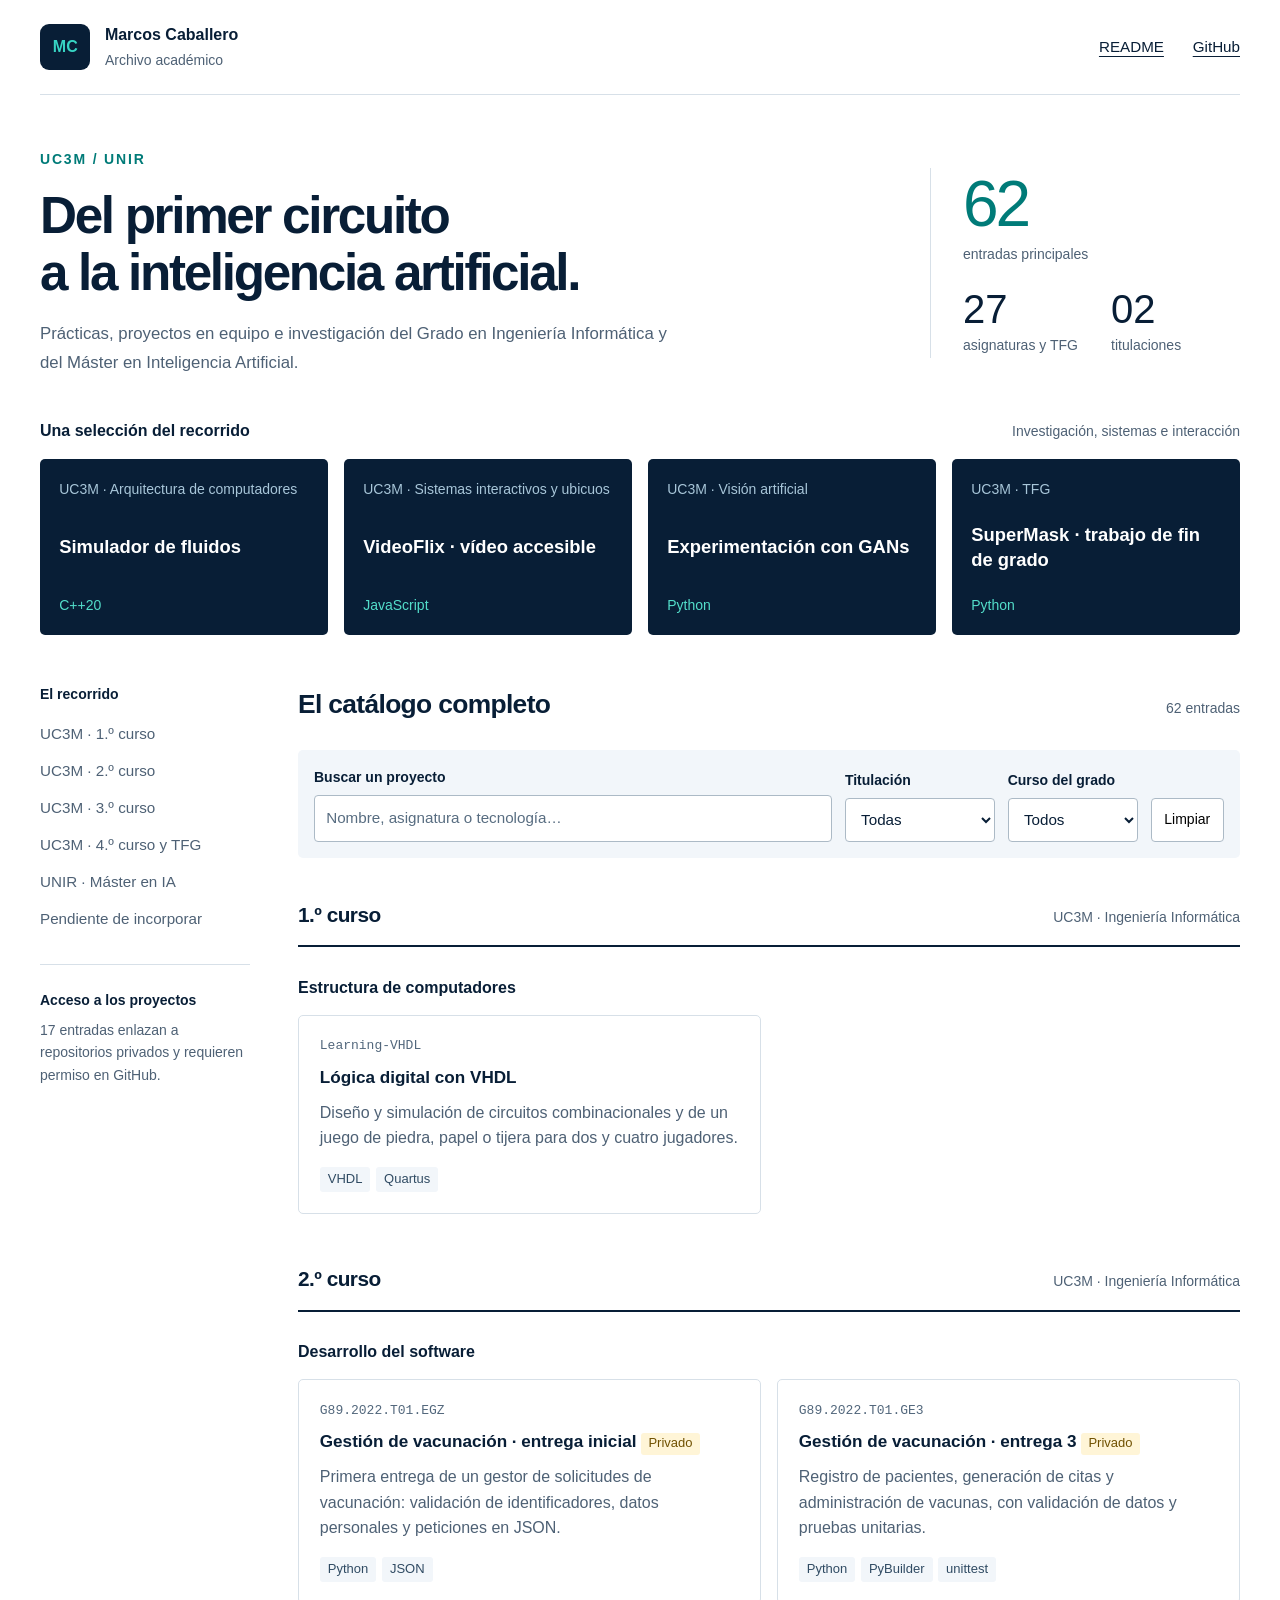
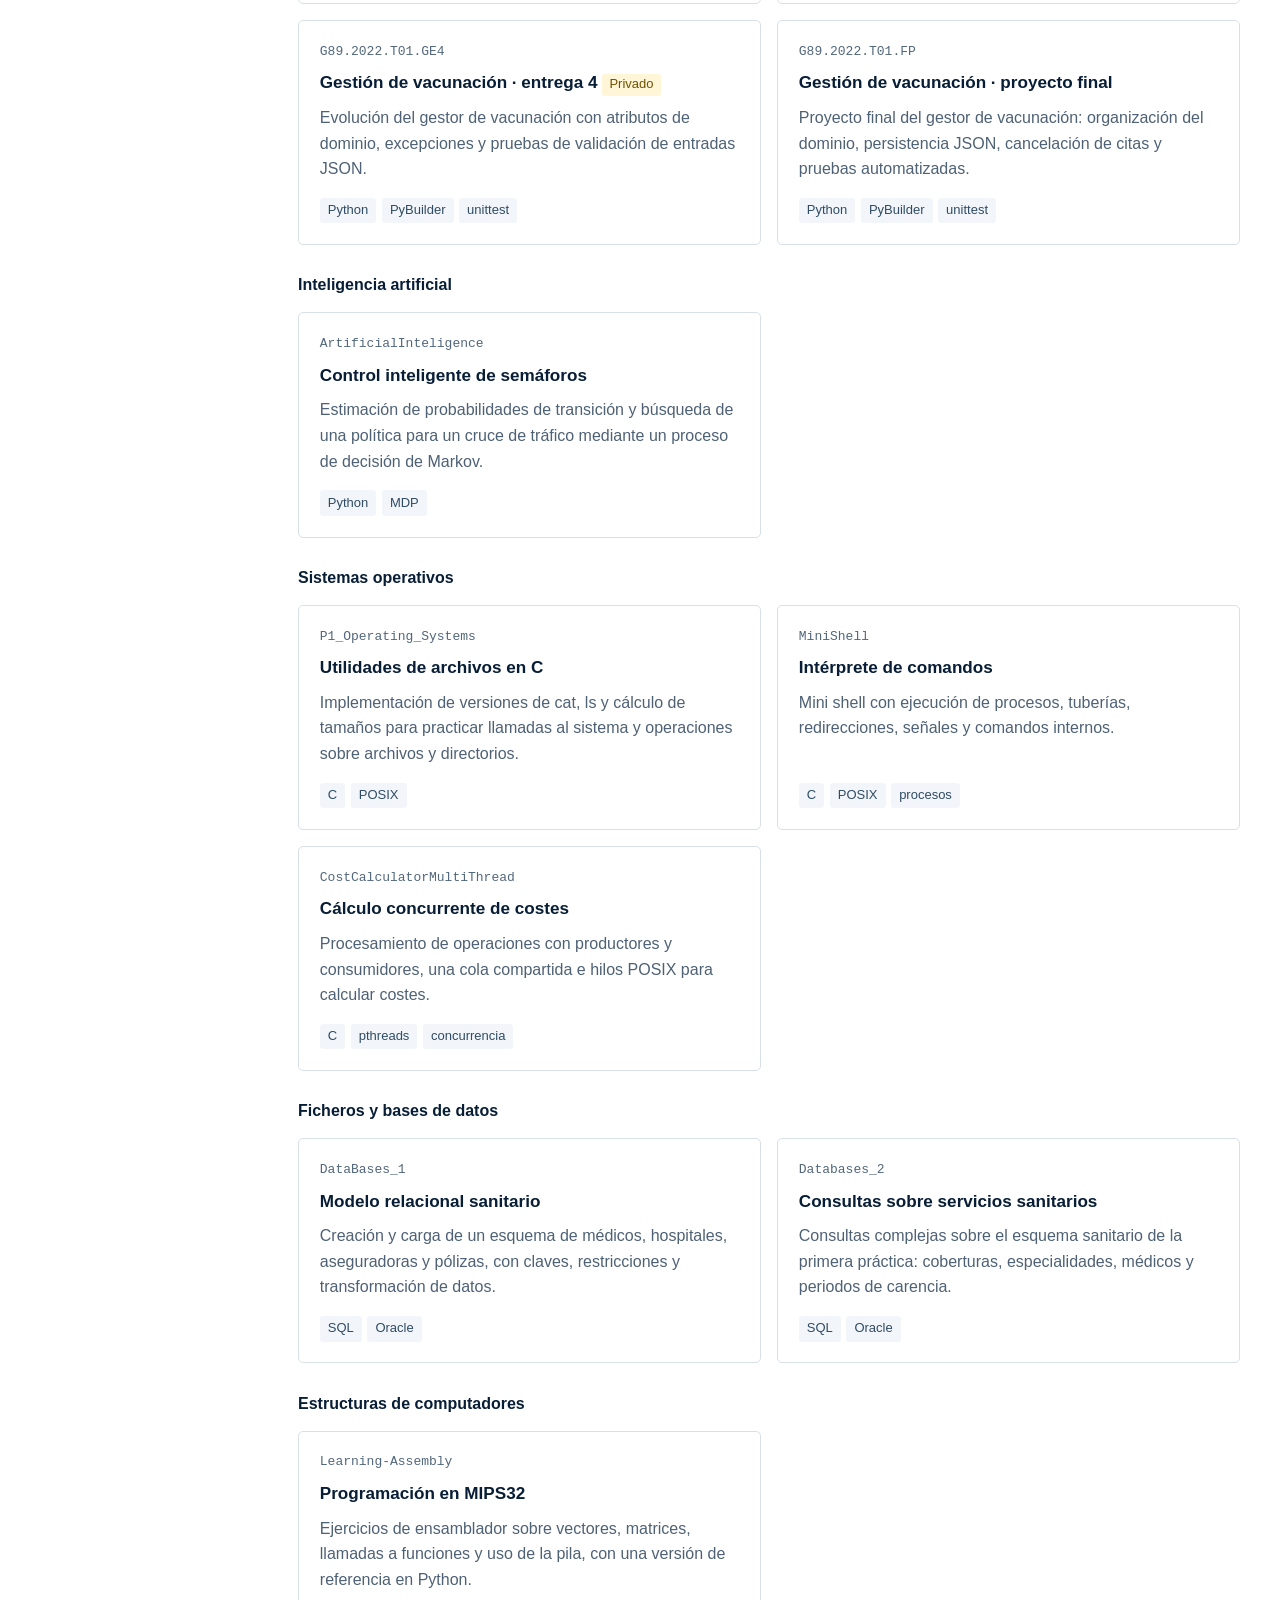
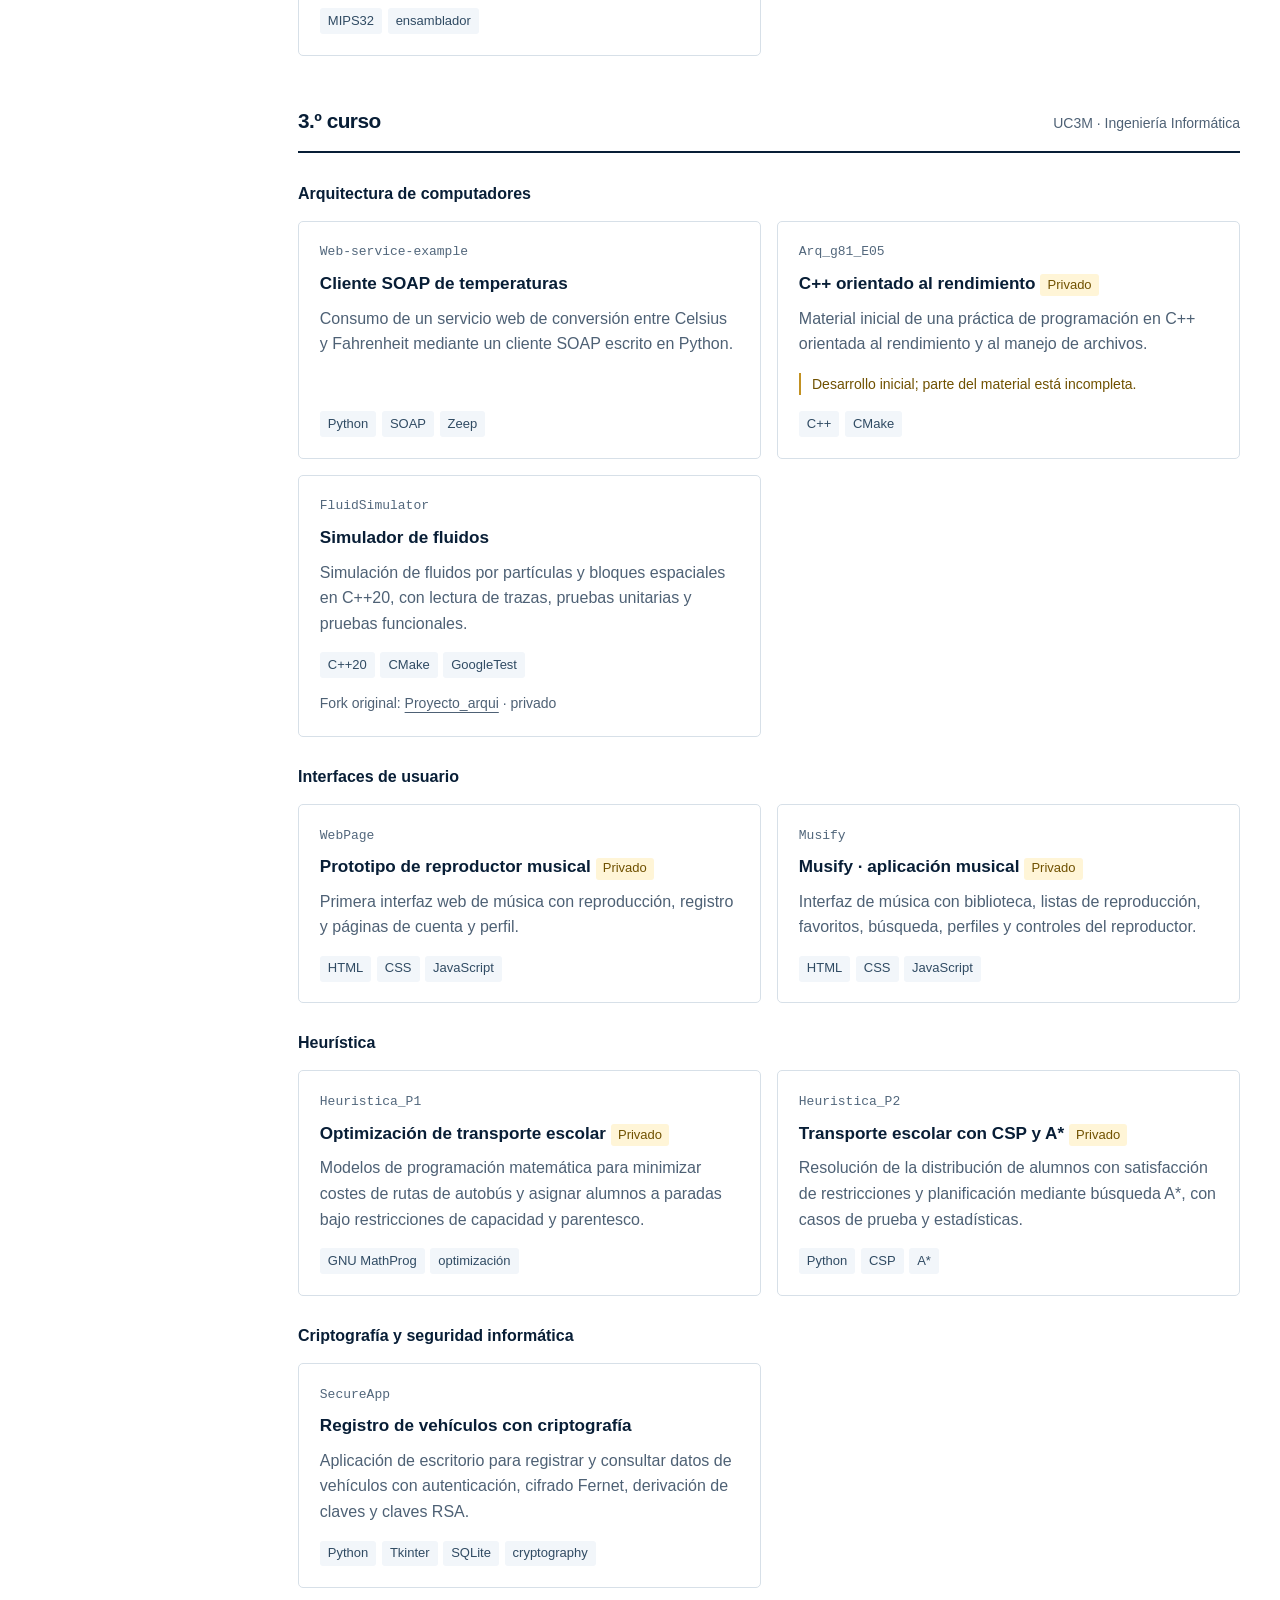
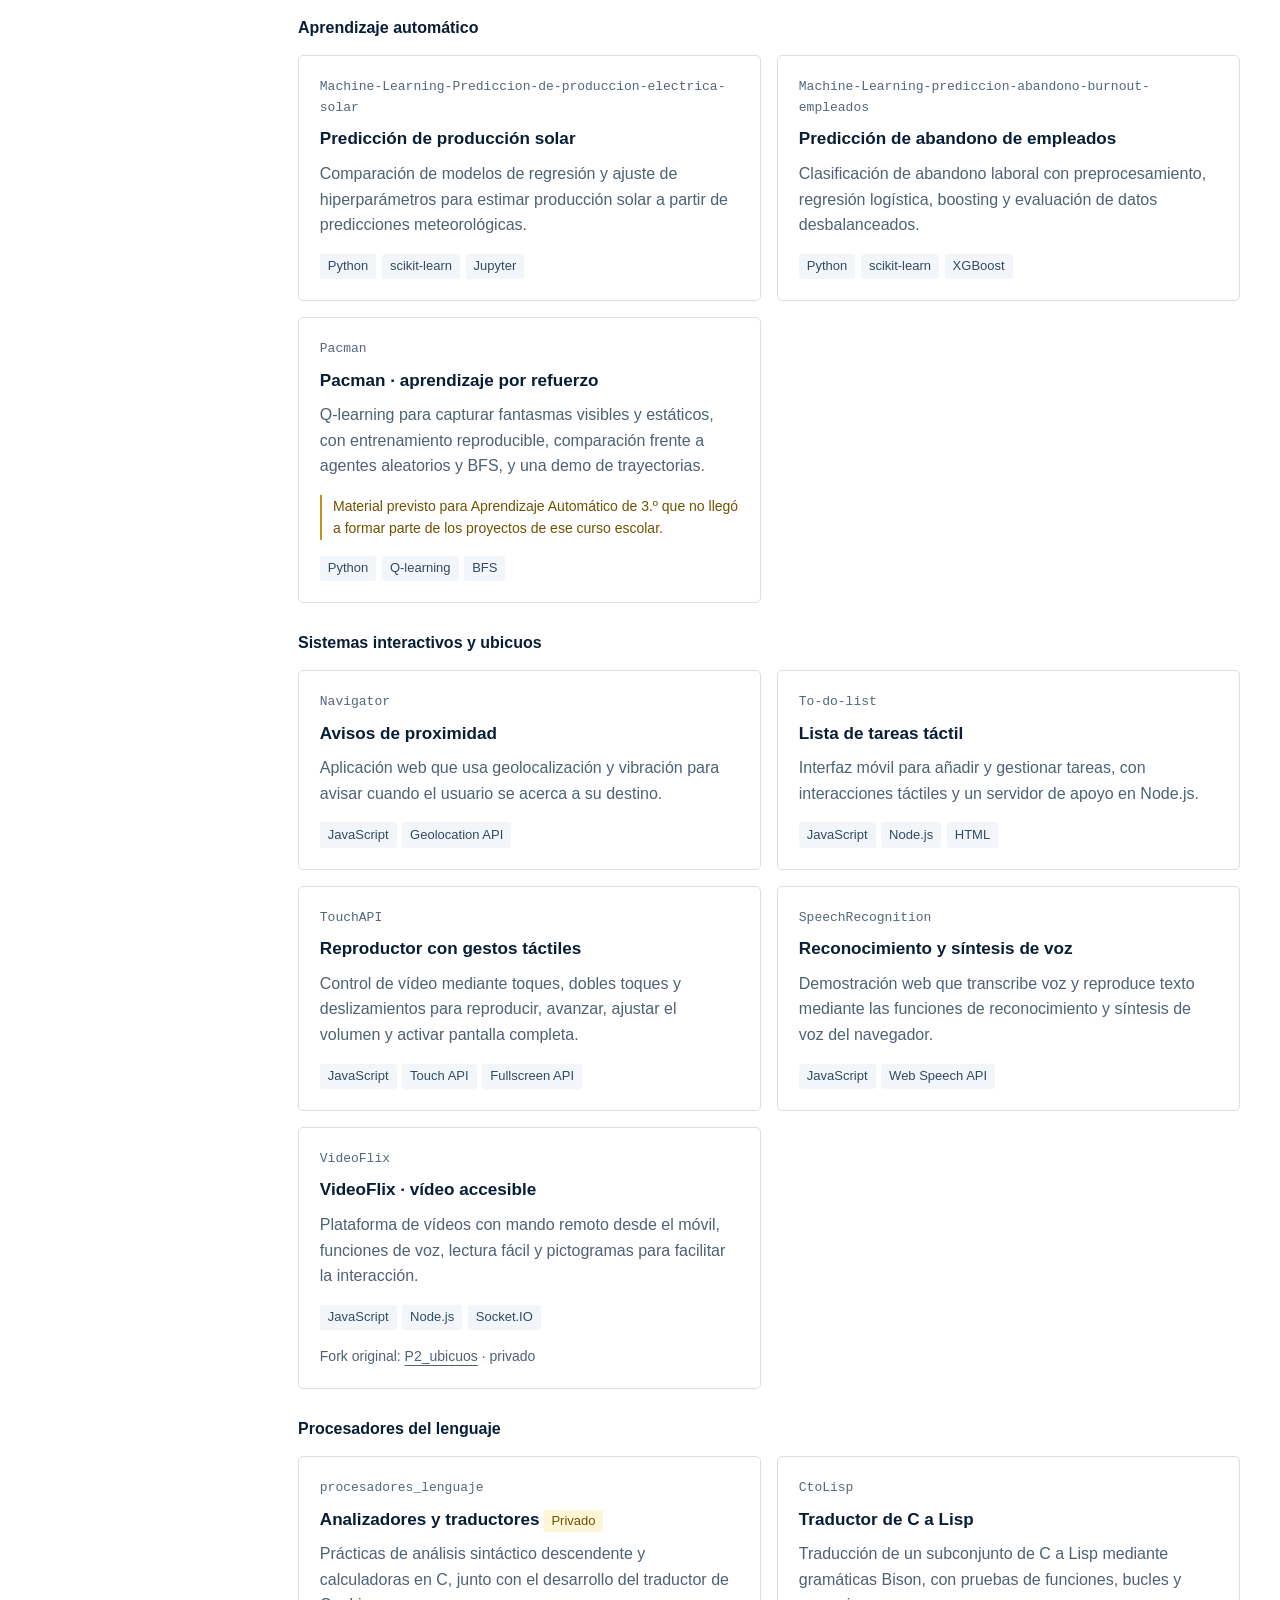
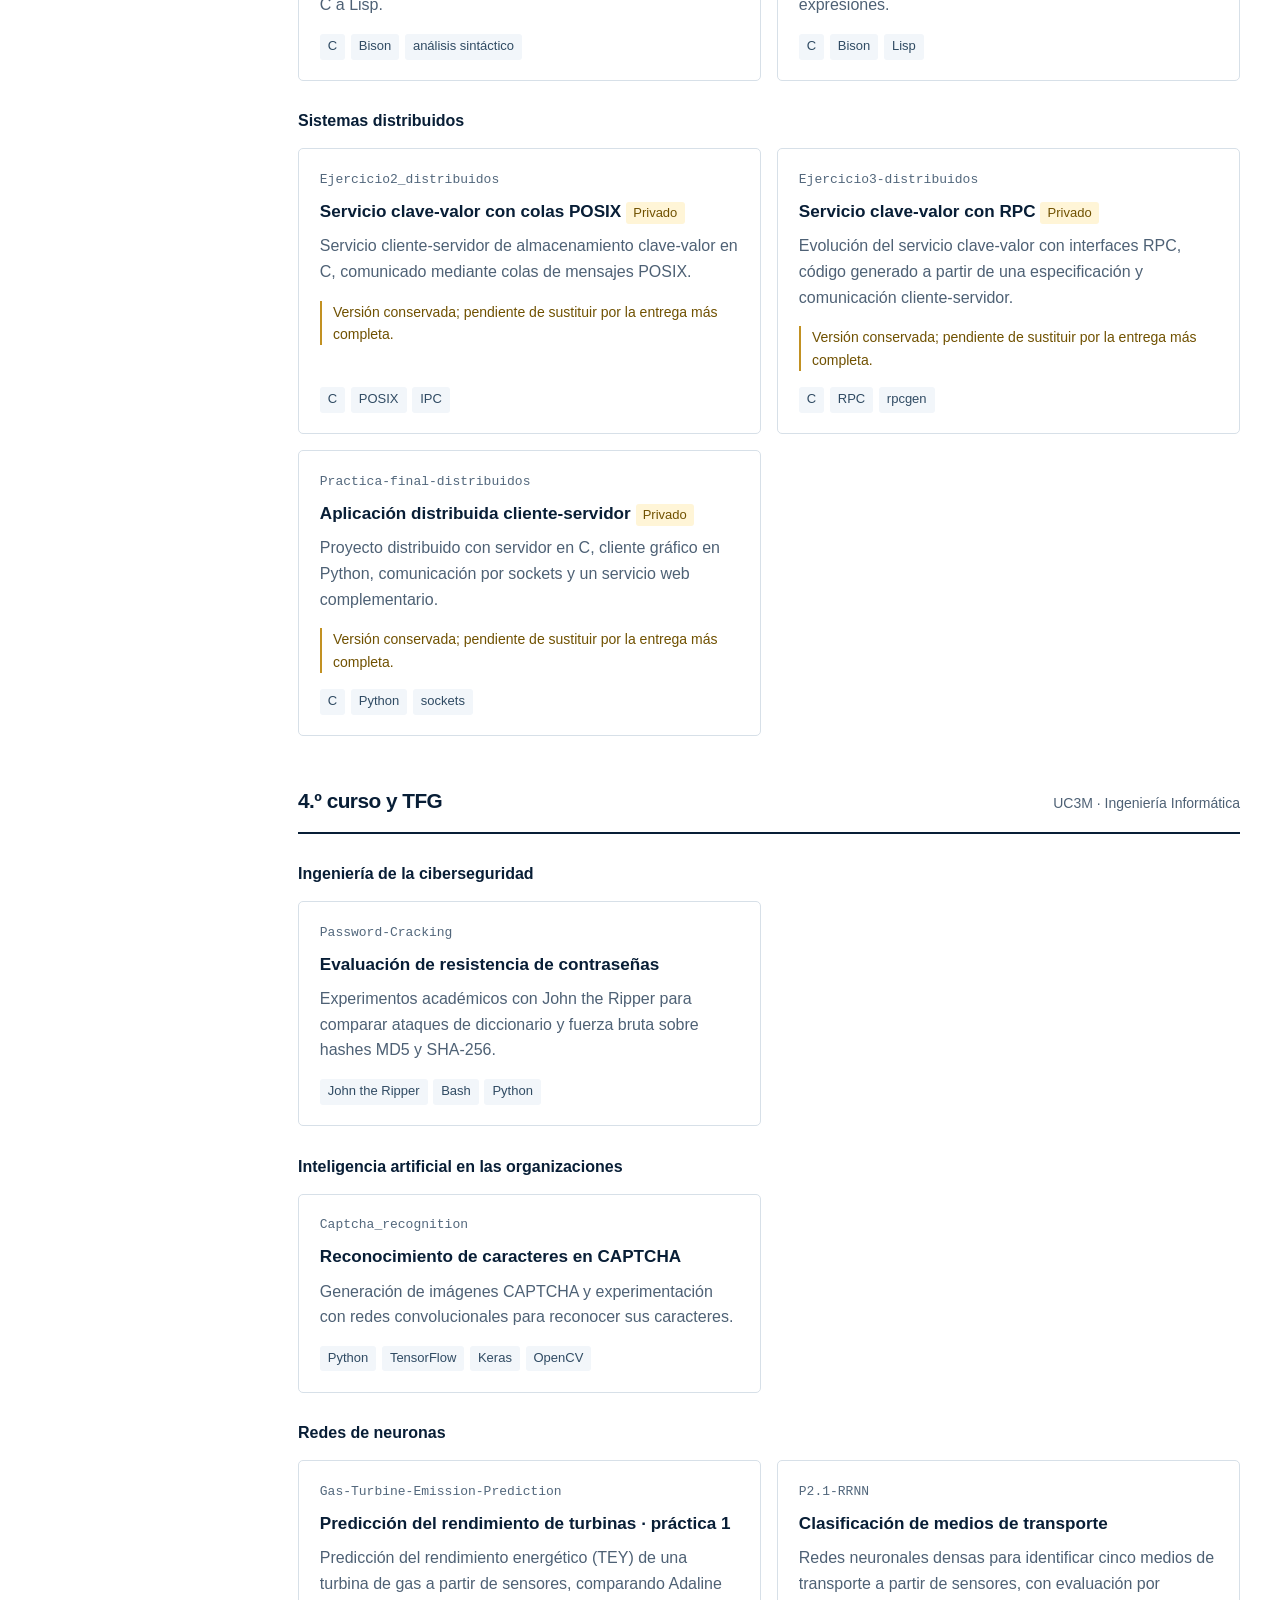
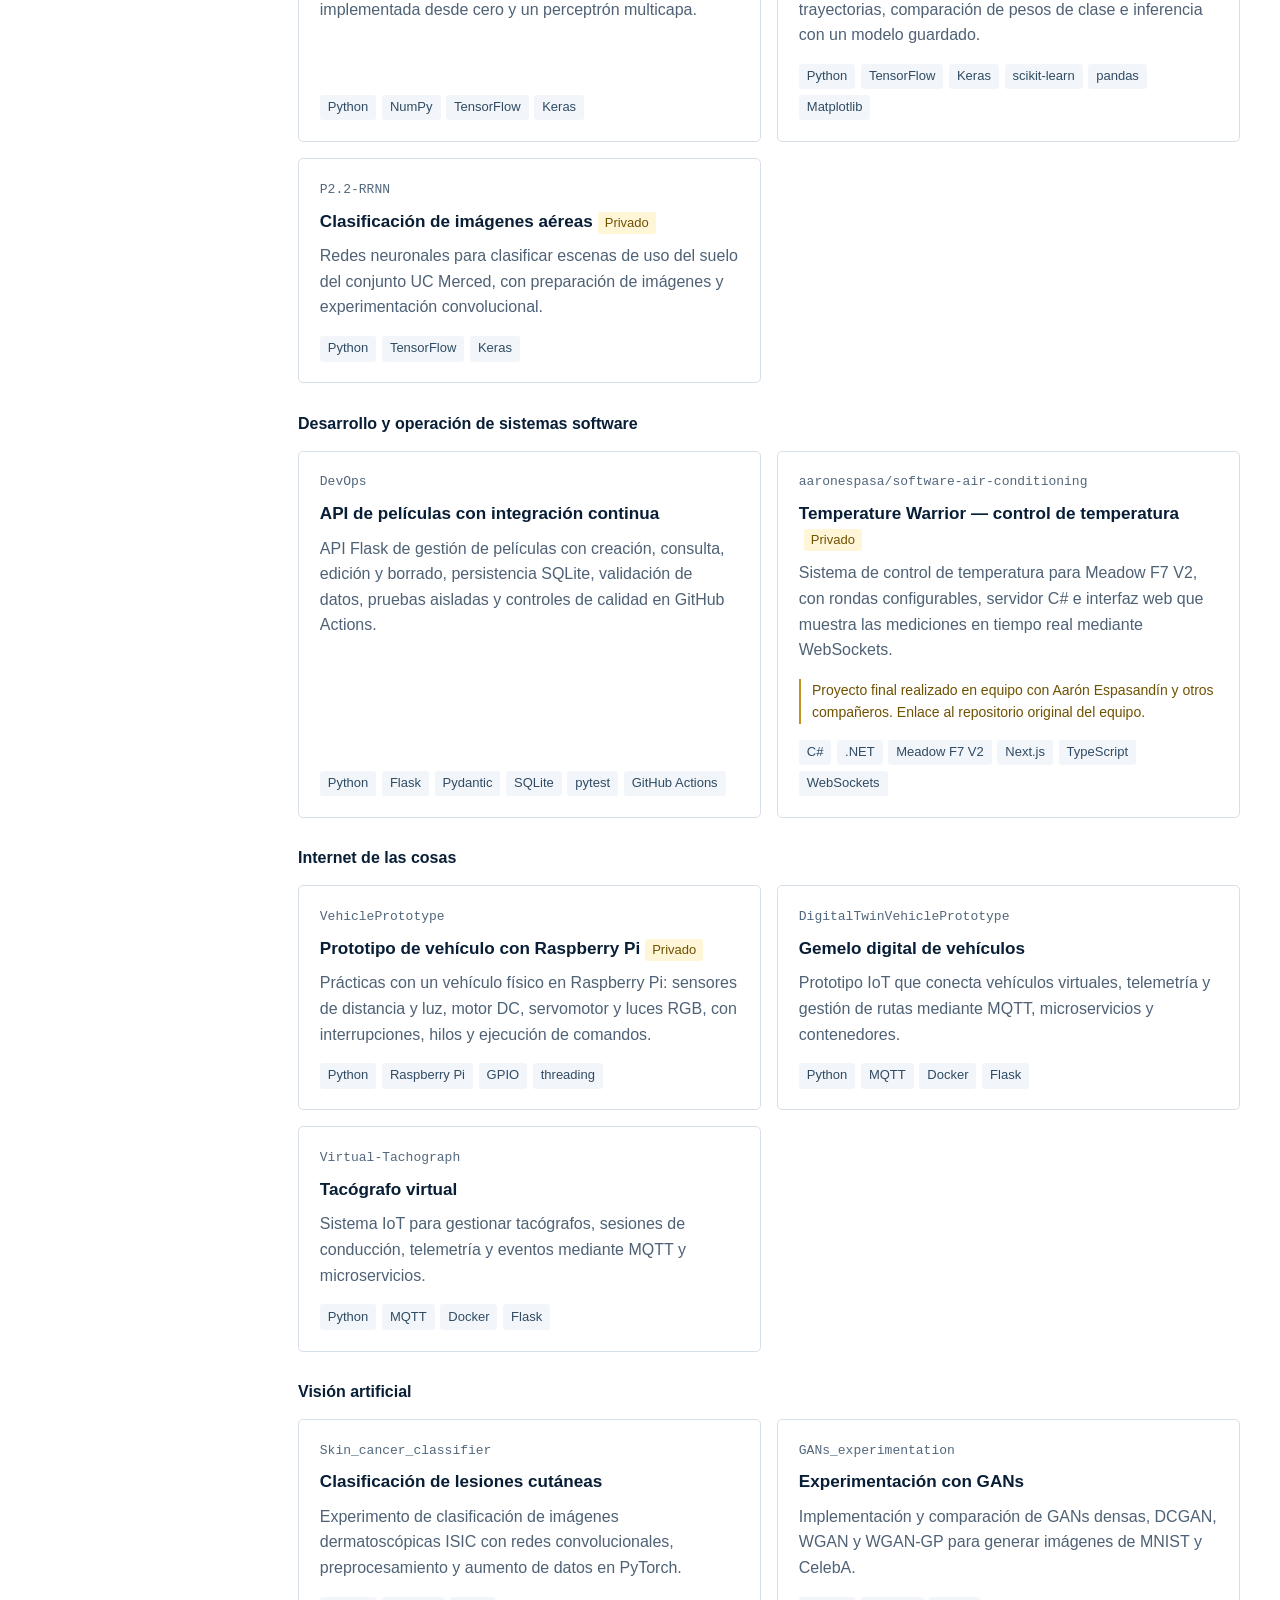
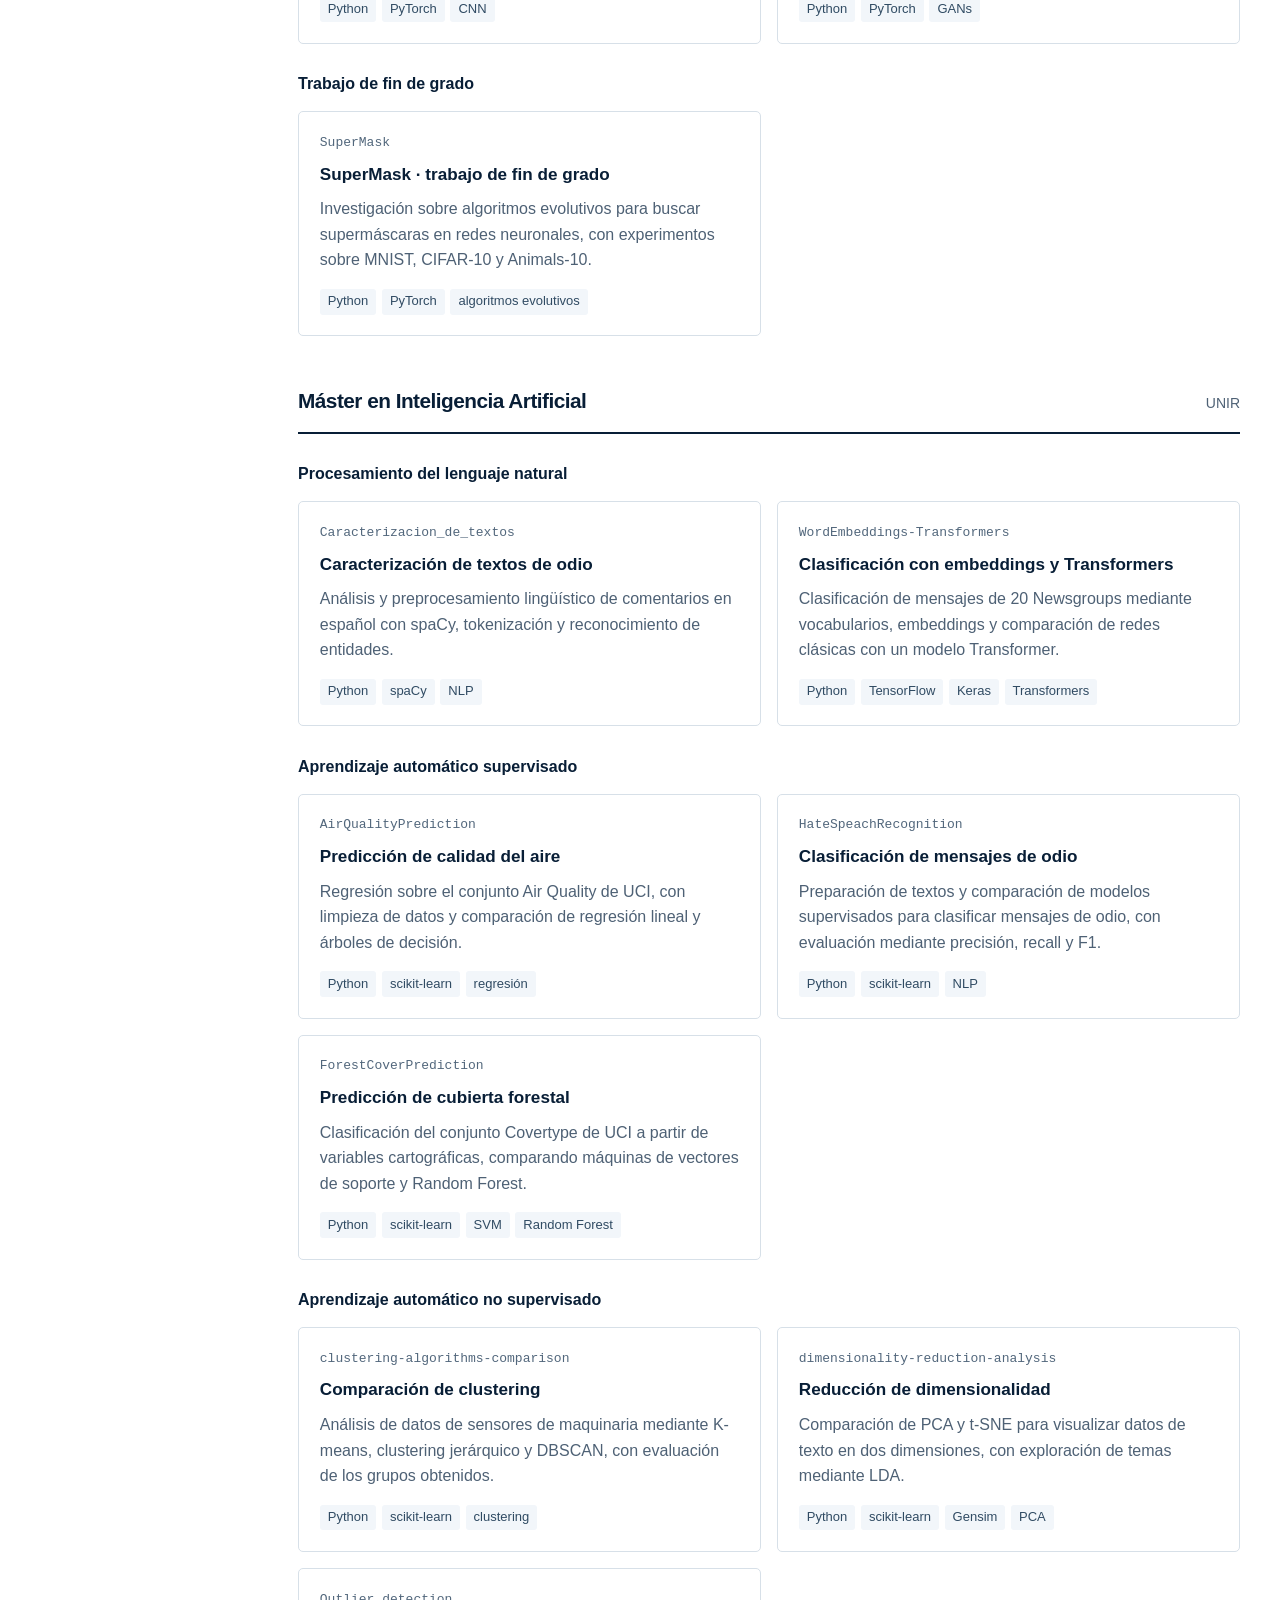
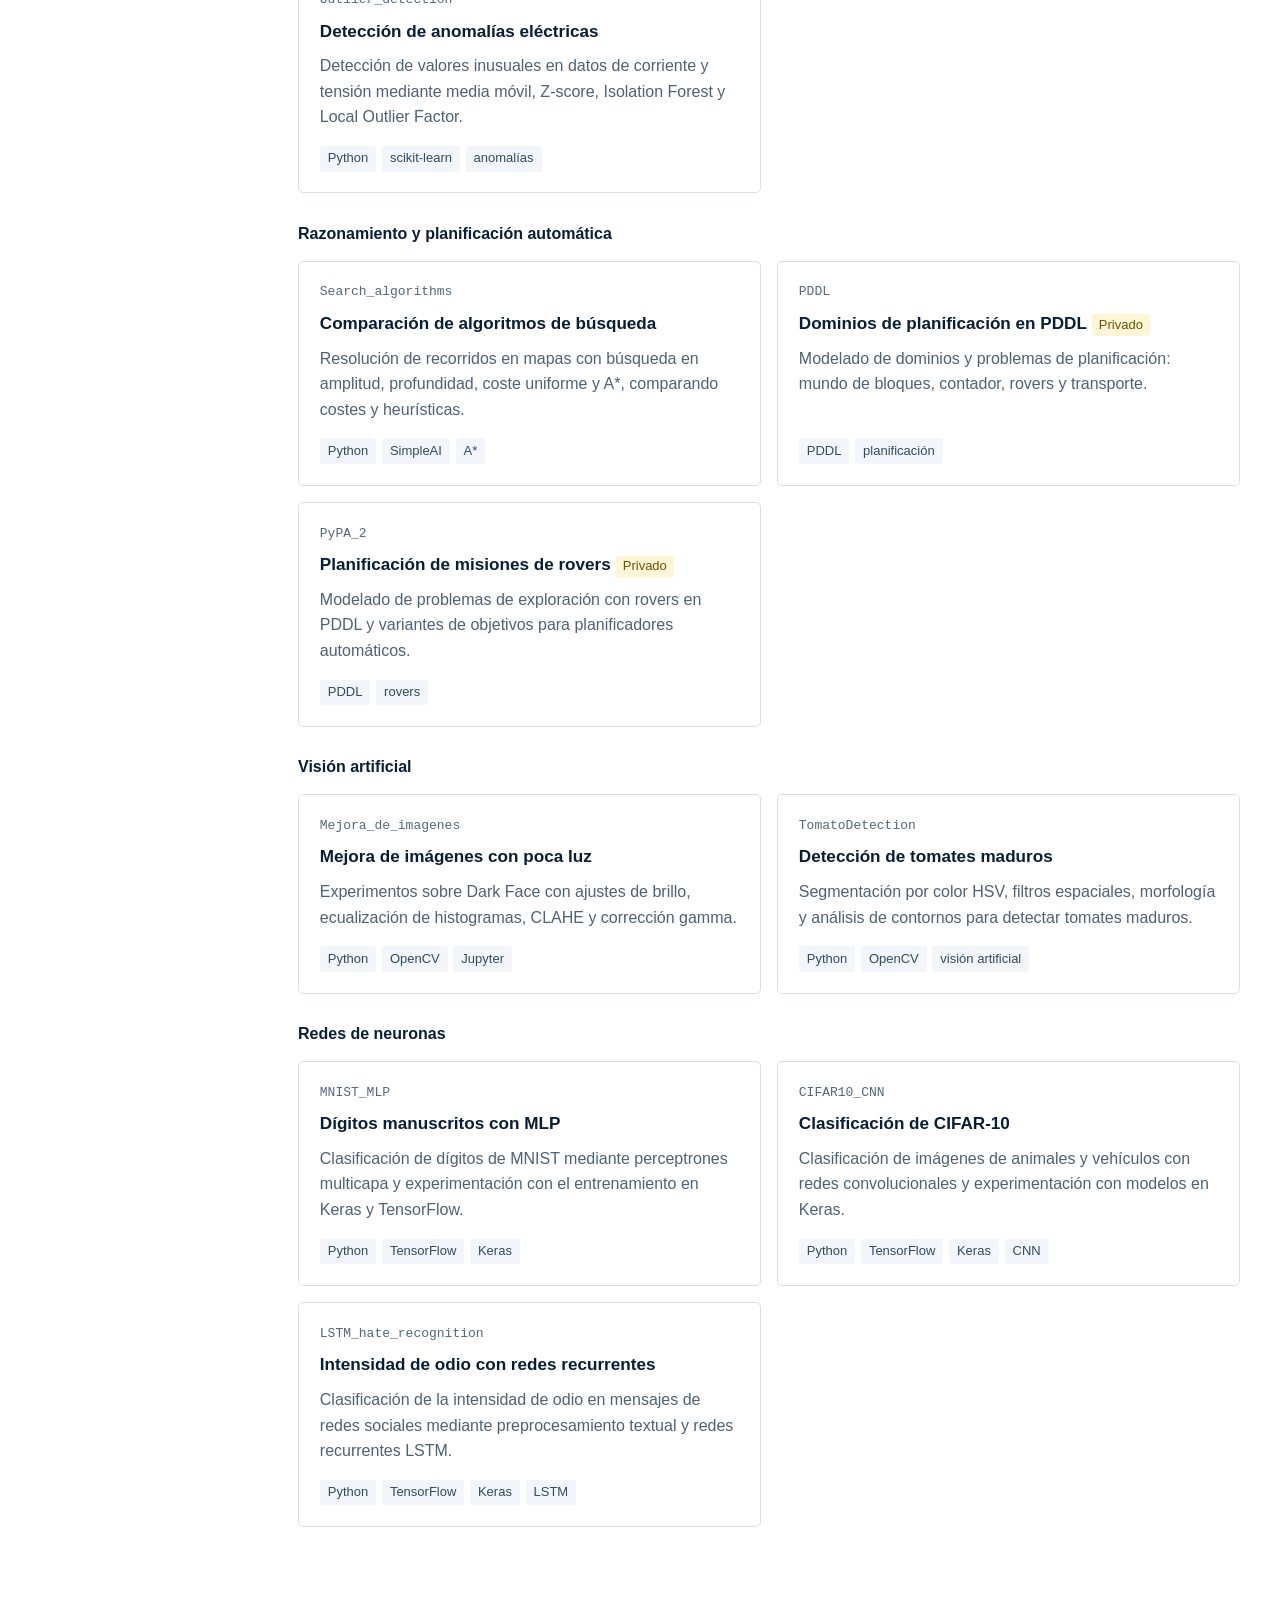
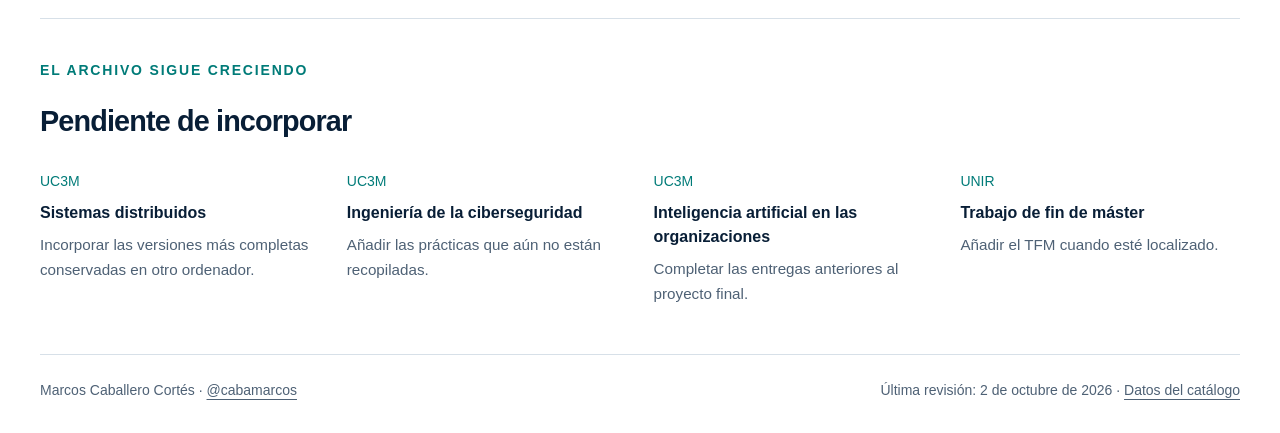
==== commit 4ab7edec: "docs: add Temperature Warrior team project to UC3M catalog" ====
--- a/docs/index.html
+++ b/docs/index.html
@@ -19,13 +19,13 @@
   <main class="wrap">
     <section class="intro" aria-labelledby="page-title">
       <div><p class="eyebrow">UC3M / UNIR</p><h1 id="page-title">Del primer circuito<br>a la inteligencia artificial.</h1><p class="lead">Prácticas, proyectos en equipo e investigación del Grado en Ingeniería Informática y del Máster en Inteligencia Artificial.</p></div>
-      <div class="totals"><div><strong>61</strong><span>entradas principales</span></div><div><strong>27</strong><span>asignaturas y TFG</span></div><div><strong>02</strong><span>titulaciones</span></div></div>
+      <div class="totals"><div><strong>62</strong><span>entradas principales</span></div><div><strong>27</strong><span>asignaturas y TFG</span></div><div><strong>02</strong><span>titulaciones</span></div></div>
     </section>
     <section class="featured" aria-labelledby="destacados"><div class="section-label"><h2 id="destacados">Una selección del recorrido</h2><span>Investigación, sistemas e interacción</span></div><div class="featured-grid"><a class="feature" href="https://github.com/cabamarcos/FluidSimulator"><small>UC3M · Arquitectura de computadores</small><h3>Simulador de fluidos</h3><span>C++20</span></a><a class="feature" href="https://github.com/cabamarcos/VideoFlix"><small>UC3M · Sistemas interactivos y ubicuos</small><h3>VideoFlix · vídeo accesible</h3><span>JavaScript</span></a><a class="feature" href="https://github.com/cabamarcos/GANs_experimentation"><small>UC3M · Visión artificial</small><h3>Experimentación con GANs</h3><span>Python</span></a><a class="feature" href="https://github.com/cabamarcos/SuperMask"><small>UC3M · TFG</small><h3>SuperMask · trabajo de fin de grado</h3><span>Python</span></a></div></section>
     <div class="catalog-layout">
-      <aside class="side"><h2>El recorrido</h2><nav aria-label="Índice del catálogo"><a href="#uc3m-1">UC3M · 1.º curso</a><a href="#uc3m-2">UC3M · 2.º curso</a><a href="#uc3m-3">UC3M · 3.º curso</a><a href="#uc3m-4">UC3M · 4.º curso y TFG</a><a href="#unir">UNIR · Máster en IA</a><a href="#pendiente">Pendiente de incorporar</a></nav><p class="access-note"><strong>Acceso a los proyectos</strong>16 entradas enlazan a repositorios privados y requieren permiso en GitHub.</p></aside>
+      <aside class="side"><h2>El recorrido</h2><nav aria-label="Índice del catálogo"><a href="#uc3m-1">UC3M · 1.º curso</a><a href="#uc3m-2">UC3M · 2.º curso</a><a href="#uc3m-3">UC3M · 3.º curso</a><a href="#uc3m-4">UC3M · 4.º curso y TFG</a><a href="#unir">UNIR · Máster en IA</a><a href="#pendiente">Pendiente de incorporar</a></nav><p class="access-note"><strong>Acceso a los proyectos</strong>17 entradas enlazan a repositorios privados y requieren permiso en GitHub.</p></aside>
       <section id="catalogo" class="catalog" aria-labelledby="catalog-title">
-        <div class="catalog-heading"><h2 id="catalog-title">El catálogo completo</h2><p id="result-count" role="status" aria-live="polite">61 entradas</p></div>
+        <div class="catalog-heading"><h2 id="catalog-title">El catálogo completo</h2><p id="result-count" role="status" aria-live="polite">62 entradas</p></div>
         <form class="filters" role="search" aria-label="Buscar proyectos" hidden>
           <div class="search-field"><label for="search">Buscar un proyecto</label><input id="search" type="search" placeholder="Nombre, asignatura o tecnología…" autocomplete="off"></div>
           <div><label for="degree">Titulación</label><select id="degree"><option value="">Todas</option><option value="UC3M">Grado · UC3M</option><option value="UNIR">Máster · UNIR</option></select></div>
@@ -33,7 +33,7 @@
           <button class="reset" type="reset">Limpiar</button>
         </form>
         <div id="empty" class="empty" hidden><h3>No hay proyectos con esos filtros.</h3><p>Prueba con otra asignatura, tecnología o titulación.</p></div>
-        <div id="entries"><section class="course" id="uc3m-1"><div class="course-title"><h2>1.º curso</h2><span>UC3M · Ingeniería Informática</span></div><section class="subject"><h3>Estructura de computadores</h3><div class="project-grid"><article class="project" data-degree="UC3M" data-year="1" data-search="Lógica digital con VHDL Learning-VHDL Diseño y simulación de circuitos combinacionales y de un juego de piedra, papel o tijera para dos y cuatro jugadores. Estructura de computadores VHDL Quartus"><p class="repo-name">Learning-VHDL</p><h4><a href="https://github.com/cabamarcos/Learning-VHDL">Lógica digital con VHDL</a></h4><p class="description">Diseño y simulación de circuitos combinacionales y de un juego de piedra, papel o tijera para dos y cuatro jugadores.</p><ul class="tags" aria-label="Tecnologías"><li>VHDL</li><li>Quartus</li></ul></article></div></section></section><section class="course" id="uc3m-2"><div class="course-title"><h2>2.º curso</h2><span>UC3M · Ingeniería Informática</span></div><section class="subject"><h3>Desarrollo del software</h3><div class="project-grid"><article class="project" data-degree="UC3M" data-year="2" data-search="Gestión de vacunación · entrega inicial G89.2022.T01.EGZ Primera entrega de un gestor de solicitudes de vacunación: validación de identificadores, datos personales y peticiones en JSON. Desarrollo del software Python JSON"><p class="repo-name">G89.2022.T01.EGZ</p><h4><a href="https://github.com/cabamarcos/G89.2022.T01.EGZ">Gestión de vacunación · entrega inicial</a><span class="private">Privado</span></h4><p class="description">Primera entrega de un gestor de solicitudes de vacunación: validación de identificadores, datos personales y peticiones en JSON.</p><ul class="tags" aria-label="Tecnologías"><li>Python</li><li>JSON</li></ul></article><article class="project" data-degree="UC3M" data-year="2" data-search="Gestión de vacunación · entrega 3 G89.2022.T01.GE3 Registro de pacientes, generación de citas y administración de vacunas, con validación de datos y pruebas unitarias. Desarrollo del software Python PyBuilder unittest"><p class="repo-name">G89.2022.T01.GE3</p><h4><a href="https://github.com/cabamarcos/G89.2022.T01.GE3">Gestión de vacunación · entrega 3</a><span class="private">Privado</span></h4><p class="description">Registro de pacientes, generación de citas y administración de vacunas, con validación de datos y pruebas unitarias.</p><ul class="tags" aria-label="Tecnologías"><li>Python</li><li>PyBuilder</li><li>unittest</li></ul></article><article class="project" data-degree="UC3M" data-year="2" data-search="Gestión de vacunación · entrega 4 G89.2022.T01.GE4 Evolución del gestor de vacunación con atributos de dominio, excepciones y pruebas de validación de entradas JSON. Desarrollo del software Python PyBuilder unittest"><p class="repo-name">G89.2022.T01.GE4</p><h4><a href="https://github.com/cabamarcos/G89.2022.T01.GE4">Gestión de vacunación · entrega 4</a><span class="private">Privado</span></h4><p class="description">Evolución del gestor de vacunación con atributos de dominio, excepciones y pruebas de validación de entradas JSON.</p><ul class="tags" aria-label="Tecnologías"><li>Python</li><li>PyBuilder</li><li>unittest</li></ul></article><article class="project" data-degree="UC3M" data-year="2" data-search="Gestión de vacunación · proyecto final G89.2022.T01.FP Proyecto final del gestor de vacunación: organización del dominio, persistencia JSON, cancelación de citas y pruebas automatizadas. Desarrollo del software Python PyBuilder unittest"><p class="repo-name">G89.2022.T01.FP</p><h4><a href="https://github.com/cabamarcos/G89.2022.T01.FP">Gestión de vacunación · proyecto final</a></h4><p class="description">Proyecto final del gestor de vacunación: organización del dominio, persistencia JSON, cancelación de citas y pruebas automatizadas.</p><ul class="tags" aria-label="Tecnologías"><li>Python</li><li>PyBuilder</li><li>unittest</li></ul></article></div></section><section class="subject"><h3>Inteligencia artificial</h3><div class="project-grid"><article class="project" data-degree="UC3M" data-year="2" data-search="Control inteligente de semáforos ArtificialInteligence Estimación de probabilidades de transición y búsqueda de una política para un cruce de tráfico mediante un proceso de decisión de Markov. Inteligencia artificial Python MDP"><p class="repo-name">ArtificialInteligence</p><h4><a href="https://github.com/cabamarcos/ArtificialInteligence">Control inteligente de semáforos</a></h4><p class="description">Estimación de probabilidades de transición y búsqueda de una política para un cruce de tráfico mediante un proceso de decisión de Markov.</p><ul class="tags" aria-label="Tecnologías"><li>Python</li><li>MDP</li></ul></article></div></section><section class="subject"><h3>Sistemas operativos</h3><div class="project-grid"><article class="project" data-degree="UC3M" data-year="2" data-search="Utilidades de archivos en C P1_Operating_Systems Implementación de versiones de cat, ls y cálculo de tamaños para practicar llamadas al sistema y operaciones sobre archivos y directorios. Sistemas operativos C POSIX"><p class="repo-name">P1_Operating_Systems</p><h4><a href="https://github.com/cabamarcos/P1_Operating_Systems">Utilidades de archivos en C</a></h4><p class="description">Implementación de versiones de cat, ls y cálculo de tamaños para practicar llamadas al sistema y operaciones sobre archivos y directorios.</p><ul class="tags" aria-label="Tecnologías"><li>C</li><li>POSIX</li></ul></article><article class="project" data-degree="UC3M" data-year="2" data-search="Intérprete de comandos MiniShell Mini shell con ejecución de procesos, tuberías, redirecciones, señales y comandos internos. Sistemas operativos C POSIX procesos"><p class="repo-name">MiniShell</p><h4><a href="https://github.com/cabamarcos/MiniShell">Intérprete de comandos</a></h4><p class="description">Mini shell con ejecución de procesos, tuberías, redirecciones, señales y comandos internos.</p><ul class="tags" aria-label="Tecnologías"><li>C</li><li>POSIX</li><li>procesos</li></ul></article><article class="project" data-degree="UC3M" data-year="2" data-search="Cálculo concurrente de costes CostCalculatorMultiThread Procesamiento de operaciones con productores y consumidores, una cola compartida e hilos POSIX para calcular costes. Sistemas operativos C pthreads concurrencia"><p class="repo-name">CostCalculatorMultiThread</p><h4><a href="https://github.com/cabamarcos/CostCalculatorMultiThread">Cálculo concurrente de costes</a></h4><p class="description">Procesamiento de operaciones con productores y consumidores, una cola compartida e hilos POSIX para calcular costes.</p><ul class="tags" aria-label="Tecnologías"><li>C</li><li>pthreads</li><li>concurrencia</li></ul></article></div></section><section class="subject"><h3>Ficheros y bases de datos</h3><div class="project-grid"><article class="project" data-degree="UC3M" data-year="2" data-search="Modelo relacional sanitario DataBases_1 Creación y carga de un esquema de médicos, hospitales, aseguradoras y pólizas, con claves, restricciones y transformación de datos. Ficheros y bases de datos SQL Oracle"><p class="repo-name">DataBases_1</p><h4><a href="https://github.com/cabamarcos/DataBases_1">Modelo relacional sanitario</a></h4><p class="description">Creación y carga de un esquema de médicos, hospitales, aseguradoras y pólizas, con claves, restricciones y transformación de datos.</p><ul class="tags" aria-label="Tecnologías"><li>SQL</li><li>Oracle</li></ul></article><article class="project" data-degree="UC3M" data-year="2" data-search="Consultas sobre servicios sanitarios Databases_2 Consultas complejas sobre el esquema sanitario de la primera práctica: coberturas, especialidades, médicos y periodos de carencia. Ficheros y bases de datos SQL Oracle"><p class="repo-name">Databases_2</p><h4><a href="https://github.com/cabamarcos/Databases_2">Consultas sobre servicios sanitarios</a></h4><p class="description">Consultas complejas sobre el esquema sanitario de la primera práctica: coberturas, especialidades, médicos y periodos de carencia.</p><ul class="tags" aria-label="Tecnologías"><li>SQL</li><li>Oracle</li></ul></article></div></section><section class="subject"><h3>Estructuras de computadores</h3><div class="project-grid"><article class="project" data-degree="UC3M" data-year="2" data-search="Programación en MIPS32 Learning-Assembly Ejercicios de ensamblador sobre vectores, matrices, llamadas a funciones y uso de la pila, con una versión de referencia en Python. Estructuras de computadores MIPS32 ensamblador"><p class="repo-name">Learning-Assembly</p><h4><a href="https://github.com/cabamarcos/Learning-Assembly">Programación en MIPS32</a></h4><p class="description">Ejercicios de ensamblador sobre vectores, matrices, llamadas a funciones y uso de la pila, con una versión de referencia en Python.</p><ul class="tags" aria-label="Tecnologías"><li>MIPS32</li><li>ensamblador</li></ul></article></div></section></section><section class="course" id="uc3m-3"><div class="course-title"><h2>3.º curso</h2><span>UC3M · Ingeniería Informática</span></div><section class="subject"><h3>Arquitectura de computadores</h3><div class="project-grid"><article class="project" data-degree="UC3M" data-year="3" data-search="Cliente SOAP de temperaturas Web-service-example Consumo de un servicio web de conversión entre Celsius y Fahrenheit mediante un cliente SOAP escrito en Python. Arquitectura de computadores Python SOAP Zeep"><p class="repo-name">Web-service-example</p><h4><a href="https://github.com/cabamarcos/Web-service-example">Cliente SOAP de temperaturas</a></h4><p class="description">Consumo de un servicio web de conversión entre Celsius y Fahrenheit mediante un cliente SOAP escrito en Python.</p><ul class="tags" aria-label="Tecnologías"><li>Python</li><li>SOAP</li><li>Zeep</li></ul></article><article class="project" data-degree="UC3M" data-year="3" data-search="C++ orientado al rendimiento Arq_g81_E05 Material inicial de una práctica de programación en C++ orientada al rendimiento y al manejo de archivos. Arquitectura de computadores C++ CMake"><p class="repo-name">Arq_g81_E05</p><h4><a href="https://github.com/cabamarcos/Arq_g81_E05">C++ orientado al rendimiento</a><span class="private">Privado</span></h4><p class="description">Material inicial de una práctica de programación en C++ orientada al rendimiento y al manejo de archivos.</p><p class="project-note">Desarrollo inicial; parte del material está incompleta.</p><ul class="tags" aria-label="Tecnologías"><li>C++</li><li>CMake</li></ul></article><article class="project" data-degree="UC3M" data-year="3" data-search="Simulador de fluidos FluidSimulator Simulación de fluidos por partículas y bloques espaciales en C++20, con lectura de trazas, pruebas unitarias y pruebas funcionales. Arquitectura de computadores C++20 CMake GoogleTest"><p class="repo-name">FluidSimulator</p><h4><a href="https://github.com/cabamarcos/FluidSimulator">Simulador de fluidos</a></h4><p class="description">Simulación de fluidos por partículas y bloques espaciales en C++20, con lectura de trazas, pruebas unitarias y pruebas funcionales.</p><ul class="tags" aria-label="Tecnologías"><li>C++20</li><li>CMake</li><li>GoogleTest</li></ul><p class="alternatives">Fork original: <a href="https://github.com/cabamarcos/Proyecto_arqui">Proyecto_arqui</a> · privado</p></article></div></section><section class="subject"><h3>Interfaces de usuario</h3><div class="project-grid"><article class="project" data-degree="UC3M" data-year="3" data-search="Prototipo de reproductor musical WebPage Primera interfaz web de música con reproducción, registro y páginas de cuenta y perfil. Interfaces de usuario HTML CSS JavaScript"><p class="repo-name">WebPage</p><h4><a href="https://github.com/cabamarcos/WebPage">Prototipo de reproductor musical</a><span class="private">Privado</span></h4><p class="description">Primera interfaz web de música con reproducción, registro y páginas de cuenta y perfil.</p><ul class="tags" aria-label="Tecnologías"><li>HTML</li><li>CSS</li><li>JavaScript</li></ul></article><article class="project" data-degree="UC3M" data-year="3" data-search="Musify · aplicación musical Musify Interfaz de música con biblioteca, listas de reproducción, favoritos, búsqueda, perfiles y controles del reproductor. Interfaces de usuario HTML CSS JavaScript"><p class="repo-name">Musify</p><h4><a href="https://github.com/cabamarcos/Musify">Musify · aplicación musical</a><span class="private">Privado</span></h4><p class="description">Interfaz de música con biblioteca, listas de reproducción, favoritos, búsqueda, perfiles y controles del reproductor.</p><ul class="tags" aria-label="Tecnologías"><li>HTML</li><li>CSS</li><li>JavaScript</li></ul></article></div></section><section class="subject"><h3>Heurística</h3><div class="project-grid"><article class="project" data-degree="UC3M" data-year="3" data-search="Optimización de transporte escolar Heuristica_P1 Modelos de programación matemática para minimizar costes de rutas de autobús y asignar alumnos a paradas bajo restricciones de capacidad y parentesco. Heurística GNU MathProg optimización"><p class="repo-name">Heuristica_P1</p><h4><a href="https://github.com/cabamarcos/Heuristica_P1">Optimización de transporte escolar</a><span class="private">Privado</span></h4><p class="description">Modelos de programación matemática para minimizar costes de rutas de autobús y asignar alumnos a paradas bajo restricciones de capacidad y parentesco.</p><ul class="tags" aria-label="Tecnologías"><li>GNU MathProg</li><li>optimización</li></ul></article><article class="project" data-degree="UC3M" data-year="3" data-search="Transporte escolar con CSP y A* Heuristica_P2 Resolución de la distribución de alumnos con satisfacción de restricciones y planificación mediante búsqueda A*, con casos de prueba y estadísticas. Heurística Python CSP A*"><p class="repo-name">Heuristica_P2</p><h4><a href="https://github.com/cabamarcos/Heuristica_P2">Transporte escolar con CSP y A*</a><span class="private">Privado</span></h4><p class="description">Resolución de la distribución de alumnos con satisfacción de restricciones y planificación mediante búsqueda A*, con casos de prueba y estadísticas.</p><ul class="tags" aria-label="Tecnologías"><li>Python</li><li>CSP</li><li>A*</li></ul></article></div></section><section class="subject"><h3>Criptografía y seguridad informática</h3><div class="project-grid"><article class="project" data-degree="UC3M" data-year="3" data-search="Registro de vehículos con criptografía SecureApp Aplicación de escritorio para registrar y consultar datos de vehículos con autenticación, cifrado Fernet, derivación de claves y claves RSA. Criptografía y seguridad informática Python Tkinter SQLite cryptography"><p class="repo-name">SecureApp</p><h4><a href="https://github.com/cabamarcos/SecureApp">Registro de vehículos con criptografía</a></h4><p class="description">Aplicación de escritorio para registrar y consultar datos de vehículos con autenticación, cifrado Fernet, derivación de claves y claves RSA.</p><ul class="tags" aria-label="Tecnologías"><li>Python</li><li>Tkinter</li><li>SQLite</li><li>cryptography</li></ul></article></div></section><section class="subject"><h3>Aprendizaje automático</h3><div class="project-grid"><article class="project" data-degree="UC3M" data-year="3" data-search="Predicción de producción solar Machine-Learning-Prediccion-de-produccion-electrica-solar Comparación de modelos de regresión y ajuste de hiperparámetros para estimar producción solar a partir de predicciones meteorológicas. Aprendizaje automático Python scikit-learn Jupyter"><p class="repo-name">Machine-Learning-Prediccion-de-produccion-electrica-solar</p><h4><a href="https://github.com/cabamarcos/Machine-Learning-Prediccion-de-produccion-electrica-solar">Predicción de producción solar</a></h4><p class="description">Comparación de modelos de regresión y ajuste de hiperparámetros para estimar producción solar a partir de predicciones meteorológicas.</p><ul class="tags" aria-label="Tecnologías"><li>Python</li><li>scikit-learn</li><li>Jupyter</li></ul></article><article class="project" data-degree="UC3M" data-year="3" data-search="Predicción de abandono de empleados Machine-Learning-prediccion-abandono-burnout-empleados Clasificación de abandono laboral con preprocesamiento, regresión logística, boosting y evaluación de datos desbalanceados. Aprendizaje automático Python scikit-learn XGBoost"><p class="repo-name">Machine-Learning-prediccion-abandono-burnout-empleados</p><h4><a href="https://github.com/cabamarcos/Machine-Learning-prediccion-abandono-burnout-empleados">Predicción de abandono de empleados</a></h4><p class="description">Clasificación de abandono laboral con preprocesamiento, regresión logística, boosting y evaluación de datos desbalanceados.</p><ul class="tags" aria-label="Tecnologías"><li>Python</li><li>scikit-learn</li><li>XGBoost</li></ul></article><article class="project" data-degree="UC3M" data-year="3" data-search="Pacman · aprendizaje por refuerzo Pacman Q-learning para capturar fantasmas visibles y estáticos, con entrenamiento reproducible, comparación frente a agentes aleatorios y BFS, y una demo de trayectorias. Aprendizaje automático Python Q-learning BFS"><p class="repo-name">Pacman</p><h4><a href="https://github.com/cabamarcos/Pacman">Pacman · aprendizaje por refuerzo</a></h4><p class="description">Q-learning para capturar fantasmas visibles y estáticos, con entrenamiento reproducible, comparación frente a agentes aleatorios y BFS, y una demo de trayectorias.</p><p class="project-note">Material previsto para Aprendizaje Automático de 3.º que no llegó a formar parte de los proyectos de ese curso escolar.</p><ul class="tags" aria-label="Tecnologías"><li>Python</li><li>Q-learning</li><li>BFS</li></ul></article></div></section><section class="subject"><h3>Sistemas interactivos y ubicuos</h3><div class="project-grid"><article class="project" data-degree="UC3M" data-year="3" data-search="Avisos de proximidad Navigator Aplicación web que usa geolocalización y vibración para avisar cuando el usuario se acerca a su destino. Sistemas interactivos y ubicuos JavaScript Geolocation API"><p class="repo-name">Navigator</p><h4><a href="https://github.com/cabamarcos/Navigator">Avisos de proximidad</a></h4><p class="description">Aplicación web que usa geolocalización y vibración para avisar cuando el usuario se acerca a su destino.</p><ul class="tags" aria-label="Tecnologías"><li>JavaScript</li><li>Geolocation API</li></ul></article><article class="project" data-degree="UC3M" data-year="3" data-search="Lista de tareas táctil To-do-list Interfaz móvil para añadir y gestionar tareas, con interacciones táctiles y un servidor de apoyo en Node.js. Sistemas interactivos y ubicuos JavaScript Node.js HTML"><p class="repo-name">To-do-list</p><h4><a href="https://github.com/cabamarcos/To-do-list">Lista de tareas táctil</a></h4><p class="description">Interfaz móvil para añadir y gestionar tareas, con interacciones táctiles y un servidor de apoyo en Node.js.</p><ul class="tags" aria-label="Tecnologías"><li>JavaScript</li><li>Node.js</li><li>HTML</li></ul></article><article class="project" data-degree="UC3M" data-year="3" data-search="Reproductor con gestos táctiles TouchAPI Control de vídeo mediante toques, dobles toques y deslizamientos para reproducir, avanzar, ajustar el volumen y activar pantalla completa. Sistemas interactivos y ubicuos JavaScript Touch API Fullscreen API"><p class="repo-name">TouchAPI</p><h4><a href="https://github.com/cabamarcos/TouchAPI">Reproductor con gestos táctiles</a></h4><p class="description">Control de vídeo mediante toques, dobles toques y deslizamientos para reproducir, avanzar, ajustar el volumen y activar pantalla completa.</p><ul class="tags" aria-label="Tecnologías"><li>JavaScript</li><li>Touch API</li><li>Fullscreen API</li></ul></article><article class="project" data-degree="UC3M" data-year="3" data-search="Reconocimiento y síntesis de voz SpeechRecognition Demostración web que transcribe voz y reproduce texto mediante las funciones de reconocimiento y síntesis de voz del navegador. Sistemas interactivos y ubicuos JavaScript Web Speech API"><p class="repo-name">SpeechRecognition</p><h4><a href="https://github.com/cabamarcos/SpeechRecognition">Reconocimiento y síntesis de voz</a></h4><p class="description">Demostración web que transcribe voz y reproduce texto mediante las funciones de reconocimiento y síntesis de voz del navegador.</p><ul class="tags" aria-label="Tecnologías"><li>JavaScript</li><li>Web Speech API</li></ul></article><article class="project" data-degree="UC3M" data-year="3" data-search="VideoFlix · vídeo accesible VideoFlix Plataforma de vídeos con mando remoto desde el móvil, funciones de voz, lectura fácil y pictogramas para facilitar la interacción. Sistemas interactivos y ubicuos JavaScript Node.js Socket.IO"><p class="repo-name">VideoFlix</p><h4><a href="https://github.com/cabamarcos/VideoFlix">VideoFlix · vídeo accesible</a></h4><p class="description">Plataforma de vídeos con mando remoto desde el móvil, funciones de voz, lectura fácil y pictogramas para facilitar la interacción.</p><ul class="tags" aria-label="Tecnologías"><li>JavaScript</li><li>Node.js</li><li>Socket.IO</li></ul><p class="alternatives">Fork original: <a href="https://github.com/cabamarcos/P2_ubicuos">P2_ubicuos</a> · privado</p></article></div></section><section class="subject"><h3>Procesadores del lenguaje</h3><div class="project-grid"><article class="project" data-degree="UC3M" data-year="3" data-search="Analizadores y traductores procesadores_lenguaje Prácticas de análisis sintáctico descendente y calculadoras en C, junto con el desarrollo del traductor de C a Lisp. Procesadores del lenguaje C Bison análisis sintáctico"><p class="repo-name">procesadores_lenguaje</p><h4><a href="https://github.com/cabamarcos/procesadores_lenguaje">Analizadores y traductores</a><span class="private">Privado</span></h4><p class="description">Prácticas de análisis sintáctico descendente y calculadoras en C, junto con el desarrollo del traductor de C a Lisp.</p><ul class="tags" aria-label="Tecnologías"><li>C</li><li>Bison</li><li>análisis sintáctico</li></ul></article><article class="project" data-degree="UC3M" data-year="3" data-search="Traductor de C a Lisp CtoLisp Traducción de un subconjunto de C a Lisp mediante gramáticas Bison, con pruebas de funciones, bucles y expresiones. Procesadores del lenguaje C Bison Lisp"><p class="repo-name">CtoLisp</p><h4><a href="https://github.com/cabamarcos/CtoLisp">Traductor de C a Lisp</a></h4><p class="description">Traducción de un subconjunto de C a Lisp mediante gramáticas Bison, con pruebas de funciones, bucles y expresiones.</p><ul class="tags" aria-label="Tecnologías"><li>C</li><li>Bison</li><li>Lisp</li></ul></article></div></section><section class="subject"><h3>Sistemas distribuidos</h3><div class="project-grid"><article class="project" data-degree="UC3M" data-year="3" data-search="Servicio clave-valor con colas POSIX Ejercicio2_distribuidos Servicio cliente-servidor de almacenamiento clave-valor en C, comunicado mediante colas de mensajes POSIX. Sistemas distribuidos C POSIX IPC"><p class="repo-name">Ejercicio2_distribuidos</p><h4><a href="https://github.com/cabamarcos/Ejercicio2_distribuidos">Servicio clave-valor con colas POSIX</a><span class="private">Privado</span></h4><p class="description">Servicio cliente-servidor de almacenamiento clave-valor en C, comunicado mediante colas de mensajes POSIX.</p><p class="project-note">Versión conservada; pendiente de sustituir por la entrega más completa.</p><ul class="tags" aria-label="Tecnologías"><li>C</li><li>POSIX</li><li>IPC</li></ul></article><article class="project" data-degree="UC3M" data-year="3" data-search="Servicio clave-valor con RPC Ejercicio3-distribuidos Evolución del servicio clave-valor con interfaces RPC, código generado a partir de una especificación y comunicación cliente-servidor. Sistemas distribuidos C RPC rpcgen"><p class="repo-name">Ejercicio3-distribuidos</p><h4><a href="https://github.com/cabamarcos/Ejercicio3-distribuidos">Servicio clave-valor con RPC</a><span class="private">Privado</span></h4><p class="description">Evolución del servicio clave-valor con interfaces RPC, código generado a partir de una especificación y comunicación cliente-servidor.</p><p class="project-note">Versión conservada; pendiente de sustituir por la entrega más completa.</p><ul class="tags" aria-label="Tecnologías"><li>C</li><li>RPC</li><li>rpcgen</li></ul></article><article class="project" data-degree="UC3M" data-year="3" data-search="Aplicación distribuida cliente-servidor Practica-final-distribuidos Proyecto distribuido con servidor en C, cliente gráfico en Python, comunicación por sockets y un servicio web complementario. Sistemas distribuidos C Python sockets"><p class="repo-name">Practica-final-distribuidos</p><h4><a href="https://github.com/cabamarcos/Practica-final-distribuidos">Aplicación distribuida cliente-servidor</a><span class="private">Privado</span></h4><p class="description">Proyecto distribuido con servidor en C, cliente gráfico en Python, comunicación por sockets y un servicio web complementario.</p><p class="project-note">Versión conservada; pendiente de sustituir por la entrega más completa.</p><ul class="tags" aria-label="Tecnologías"><li>C</li><li>Python</li><li>sockets</li></ul></article></div></section></section><section class="course" id="uc3m-4"><div class="course-title"><h2>4.º curso y TFG</h2><span>UC3M · Ingeniería Informática</span></div><section class="subject"><h3>Ingeniería de la ciberseguridad</h3><div class="project-grid"><article class="project" data-degree="UC3M" data-year="4" data-search="Evaluación de resistencia de contraseñas Password-Cracking Experimentos académicos con John the Ripper para comparar ataques de diccionario y fuerza bruta sobre hashes MD5 y SHA-256. Ingeniería de la ciberseguridad John the Ripper Bash Python"><p class="repo-name">Password-Cracking</p><h4><a href="https://github.com/cabamarcos/Password-Cracking">Evaluación de resistencia de contraseñas</a></h4><p class="description">Experimentos académicos con John the Ripper para comparar ataques de diccionario y fuerza bruta sobre hashes MD5 y SHA-256.</p><ul class="tags" aria-label="Tecnologías"><li>John the Ripper</li><li>Bash</li><li>Python</li></ul></article></div></section><section class="subject"><h3>Inteligencia artificial en las organizaciones</h3><div class="project-grid"><article class="project" data-degree="UC3M" data-year="4" data-search="Reconocimiento de caracteres en CAPTCHA Captcha_recognition Generación de imágenes CAPTCHA y experimentación con redes convolucionales para reconocer sus caracteres. Inteligencia artificial en las organizaciones Python TensorFlow Keras OpenCV"><p class="repo-name">Captcha_recognition</p><h4><a href="https://github.com/cabamarcos/Captcha_recognition">Reconocimiento de caracteres en CAPTCHA</a></h4><p class="description">Generación de imágenes CAPTCHA y experimentación con redes convolucionales para reconocer sus caracteres.</p><ul class="tags" aria-label="Tecnologías"><li>Python</li><li>TensorFlow</li><li>Keras</li><li>OpenCV</li></ul></article></div></section><section class="subject"><h3>Redes de neuronas</h3><div class="project-grid"><article class="project" data-degree="UC3M" data-year="4" data-search="Predicción del rendimiento de turbinas · práctica 1 Gas-Turbine-Emission-Prediction Predicción del rendimiento energético (TEY) de una turbina de gas a partir de sensores, comparando Adaline implementada desde cero y un perceptrón multicapa. Redes de neuronas Python NumPy TensorFlow Keras"><p class="repo-name">Gas-Turbine-Emission-Prediction</p><h4><a href="https://github.com/cabamarcos/Gas-Turbine-Emission-Prediction">Predicción del rendimiento de turbinas · práctica 1</a></h4><p class="description">Predicción del rendimiento energético (TEY) de una turbina de gas a partir de sensores, comparando Adaline implementada desde cero y un perceptrón multicapa.</p><ul class="tags" aria-label="Tecnologías"><li>Python</li><li>NumPy</li><li>TensorFlow</li><li>Keras</li></ul></article><article class="project" data-degree="UC3M" data-year="4" data-search="Clasificación de medios de transporte P2.1-RRNN Redes neuronales densas para identificar cinco medios de transporte a partir de sensores, con evaluación por trayectorias, comparación de pesos de clase e inferencia con un modelo guardado. Redes de neuronas Python TensorFlow Keras scikit-learn pandas Matplotlib"><p class="repo-name">P2.1-RRNN</p><h4><a href="https://github.com/cabamarcos/P2.1-RRNN">Clasificación de medios de transporte</a></h4><p class="description">Redes neuronales densas para identificar cinco medios de transporte a partir de sensores, con evaluación por trayectorias, comparación de pesos de clase e inferencia con un modelo guardado.</p><ul class="tags" aria-label="Tecnologías"><li>Python</li><li>TensorFlow</li><li>Keras</li><li>scikit-learn</li><li>pandas</li><li>Matplotlib</li></ul></article><article class="project" data-degree="UC3M" data-year="4" data-search="Clasificación de imágenes aéreas P2.2-RRNN Redes neuronales para clasificar escenas de uso del suelo del conjunto UC Merced, con preparación de imágenes y experimentación convolucional. Redes de neuronas Python TensorFlow Keras"><p class="repo-name">P2.2-RRNN</p><h4><a href="https://github.com/cabamarcos/P2.2-RRNN">Clasificación de imágenes aéreas</a><span class="private">Privado</span></h4><p class="description">Redes neuronales para clasificar escenas de uso del suelo del conjunto UC Merced, con preparación de imágenes y experimentación convolucional.</p><ul class="tags" aria-label="Tecnologías"><li>Python</li><li>TensorFlow</li><li>Keras</li></ul></article></div></section><section class="subject"><h3>Desarrollo y operación de sistemas software</h3><div class="project-grid"><article class="project" data-degree="UC3M" data-year="4" data-search="API de películas con integración continua DevOps API Flask de gestión de películas con creación, consulta, edición y borrado, persistencia SQLite, validación de datos, pruebas aisladas y controles de calidad en GitHub Actions. Desarrollo y operación de sistemas software Python Flask Pydantic SQLite pytest GitHub Actions"><p class="repo-name">DevOps</p><h4><a href="https://github.com/cabamarcos/DevOps">API de películas con integración continua</a></h4><p class="description">API Flask de gestión de películas con creación, consulta, edición y borrado, persistencia SQLite, validación de datos, pruebas aisladas y controles de calidad en GitHub Actions.</p><ul class="tags" aria-label="Tecnologías"><li>Python</li><li>Flask</li><li>Pydantic</li><li>SQLite</li><li>pytest</li><li>GitHub Actions</li></ul></article></div></section><section class="subject"><h3>Internet de las cosas</h3><div class="project-grid"><article class="project" data-degree="UC3M" data-year="4" data-search="Prototipo de vehículo con Raspberry Pi VehiclePrototype Prácticas con un vehículo físico en Raspberry Pi: sensores de distancia y luz, motor DC, servomotor y luces RGB, con interrupciones, hilos y ejecución de comandos. Internet de las cosas Python Raspberry Pi GPIO threading"><p class="repo-name">VehiclePrototype</p><h4><a href="https://github.com/cabamarcos/VehiclePrototype">Prototipo de vehículo con Raspberry Pi</a><span class="private">Privado</span></h4><p class="description">Prácticas con un vehículo físico en Raspberry Pi: sensores de distancia y luz, motor DC, servomotor y luces RGB, con interrupciones, hilos y ejecución de comandos.</p><ul class="tags" aria-label="Tecnologías"><li>Python</li><li>Raspberry Pi</li><li>GPIO</li><li>threading</li></ul></article><article class="project" data-degree="UC3M" data-year="4" data-search="Gemelo digital de vehículos DigitalTwinVehiclePrototype Prototipo IoT que conecta vehículos virtuales, telemetría y gestión de rutas mediante MQTT, microservicios y contenedores. Internet de las cosas Python MQTT Docker Flask"><p class="repo-name">DigitalTwinVehiclePrototype</p><h4><a href="https://github.com/cabamarcos/DigitalTwinVehiclePrototype">Gemelo digital de vehículos</a></h4><p class="description">Prototipo IoT que conecta vehículos virtuales, telemetría y gestión de rutas mediante MQTT, microservicios y contenedores.</p><ul class="tags" aria-label="Tecnologías"><li>Python</li><li>MQTT</li><li>Docker</li><li>Flask</li></ul></article><article class="project" data-degree="UC3M" data-year="4" data-search="Tacógrafo virtual Virtual-Tachograph Sistema IoT para gestionar tacógrafos, sesiones de conducción, telemetría y eventos mediante MQTT y microservicios. Internet de las cosas Python MQTT Docker Flask"><p class="repo-name">Virtual-Tachograph</p><h4><a href="https://github.com/cabamarcos/Virtual-Tachograph">Tacógrafo virtual</a></h4><p class="description">Sistema IoT para gestionar tacógrafos, sesiones de conducción, telemetría y eventos mediante MQTT y microservicios.</p><ul class="tags" aria-label="Tecnologías"><li>Python</li><li>MQTT</li><li>Docker</li><li>Flask</li></ul></article></div></section><section class="subject"><h3>Visión artificial</h3><div class="project-grid"><article class="project" data-degree="UC3M" data-year="4" data-search="Clasificación de lesiones cutáneas Skin_cancer_classifier Experimento de clasificación de imágenes dermatoscópicas ISIC con redes convolucionales, preprocesamiento y aumento de datos en PyTorch. Visión artificial Python PyTorch CNN"><p class="repo-name">Skin_cancer_classifier</p><h4><a href="https://github.com/cabamarcos/Skin_cancer_classifier">Clasificación de lesiones cutáneas</a></h4><p class="description">Experimento de clasificación de imágenes dermatoscópicas ISIC con redes convolucionales, preprocesamiento y aumento de datos en PyTorch.</p><ul class="tags" aria-label="Tecnologías"><li>Python</li><li>PyTorch</li><li>CNN</li></ul></article><article class="project" data-degree="UC3M" data-year="4" data-search="Experimentación con GANs GANs_experimentation Implementación y comparación de GANs densas, DCGAN, WGAN y WGAN-GP para generar imágenes de MNIST y CelebA. Visión artificial Python PyTorch GANs"><p class="repo-name">GANs_experimentation</p><h4><a href="https://github.com/cabamarcos/GANs_experimentation">Experimentación con GANs</a></h4><p class="description">Implementación y comparación de GANs densas, DCGAN, WGAN y WGAN-GP para generar imágenes de MNIST y CelebA.</p><ul class="tags" aria-label="Tecnologías"><li>Python</li><li>PyTorch</li><li>GANs</li></ul></article></div></section><section class="subject"><h3>Trabajo de fin de grado</h3><div class="project-grid"><article class="project" data-degree="UC3M" data-year="4" data-search="SuperMask · trabajo de fin de grado SuperMask Investigación sobre algoritmos evolutivos para buscar supermáscaras en redes neuronales, con experimentos sobre MNIST, CIFAR-10 y Animals-10. Trabajo de fin de grado Python PyTorch algoritmos evolutivos"><p class="repo-name">SuperMask</p><h4><a href="https://github.com/cabamarcos/SuperMask">SuperMask · trabajo de fin de grado</a></h4><p class="description">Investigación sobre algoritmos evolutivos para buscar supermáscaras en redes neuronales, con experimentos sobre MNIST, CIFAR-10 y Animals-10.</p><ul class="tags" aria-label="Tecnologías"><li>Python</li><li>PyTorch</li><li>algoritmos evolutivos</li></ul></article></div></section></section><section class="course" id="unir"><div class="course-title"><h2>Máster en Inteligencia Artificial</h2><span>UNIR</span></div><section class="subject"><h3>Procesamiento del lenguaje natural</h3><div class="project-grid"><article class="project" data-degree="UNIR" data-year="" data-search="Caracterización de textos de odio Caracterizacion_de_textos Análisis y preprocesamiento lingüístico de comentarios en español con spaCy, tokenización y reconocimiento de entidades. Procesamiento del lenguaje natural Python spaCy NLP"><p class="repo-name">Caracterizacion_de_textos</p><h4><a href="https://github.com/cabamarcos/Caracterizacion_de_textos">Caracterización de textos de odio</a></h4><p class="description">Análisis y preprocesamiento lingüístico de comentarios en español con spaCy, tokenización y reconocimiento de entidades.</p><ul class="tags" aria-label="Tecnologías"><li>Python</li><li>spaCy</li><li>NLP</li></ul></article><article class="project" data-degree="UNIR" data-year="" data-search="Clasificación con embeddings y Transformers WordEmbeddings-Transformers Clasificación de mensajes de 20 Newsgroups mediante vocabularios, embeddings y comparación de redes clásicas con un modelo Transformer. Procesamiento del lenguaje natural Python TensorFlow Keras Transformers"><p class="repo-name">WordEmbeddings-Transformers</p><h4><a href="https://github.com/cabamarcos/WordEmbeddings-Transformers">Clasificación con embeddings y Transformers</a></h4><p class="description">Clasificación de mensajes de 20 Newsgroups mediante vocabularios, embeddings y comparación de redes clásicas con un modelo Transformer.</p><ul class="tags" aria-label="Tecnologías"><li>Python</li><li>TensorFlow</li><li>Keras</li><li>Transformers</li></ul></article></div></section><section class="subject"><h3>Aprendizaje automático supervisado</h3><div class="project-grid"><article class="project" data-degree="UNIR" data-year="" data-search="Predicción de calidad del aire AirQualityPrediction Regresión sobre el conjunto Air Quality de UCI, con limpieza de datos y comparación de regresión lineal y árboles de decisión. Aprendizaje automático supervisado Python scikit-learn regresión"><p class="repo-name">AirQualityPrediction</p><h4><a href="https://github.com/cabamarcos/AirQualityPrediction">Predicción de calidad del aire</a></h4><p class="description">Regresión sobre el conjunto Air Quality de UCI, con limpieza de datos y comparación de regresión lineal y árboles de decisión.</p><ul class="tags" aria-label="Tecnologías"><li>Python</li><li>scikit-learn</li><li>regresión</li></ul></article><article class="project" data-degree="UNIR" data-year="" data-search="Clasificación de mensajes de odio HateSpeachRecognition Preparación de textos y comparación de modelos supervisados para clasificar mensajes de odio, con evaluación mediante precisión, recall y F1. Aprendizaje automático supervisado Python scikit-learn NLP"><p class="repo-name">HateSpeachRecognition</p><h4><a href="https://github.com/cabamarcos/HateSpeachRecognition">Clasificación de mensajes de odio</a></h4><p class="description">Preparación de textos y comparación de modelos supervisados para clasificar mensajes de odio, con evaluación mediante precisión, recall y F1.</p><ul class="tags" aria-label="Tecnologías"><li>Python</li><li>scikit-learn</li><li>NLP</li></ul></article><article class="project" data-degree="UNIR" data-year="" data-search="Predicción de cubierta forestal ForestCoverPrediction Clasificación del conjunto Covertype de UCI a partir de variables cartográficas, comparando máquinas de vectores de soporte y Random Forest. Aprendizaje automático supervisado Python scikit-learn SVM Random Forest"><p class="repo-name">ForestCoverPrediction</p><h4><a href="https://github.com/cabamarcos/ForestCoverPrediction">Predicción de cubierta forestal</a></h4><p class="description">Clasificación del conjunto Covertype de UCI a partir de variables cartográficas, comparando máquinas de vectores de soporte y Random Forest.</p><ul class="tags" aria-label="Tecnologías"><li>Python</li><li>scikit-learn</li><li>SVM</li><li>Random Forest</li></ul></article></div></section><section class="subject"><h3>Aprendizaje automático no supervisado</h3><div class="project-grid"><article class="project" data-degree="UNIR" data-year="" data-search="Comparación de clustering clustering-algorithms-comparison Análisis de datos de sensores de maquinaria mediante K-means, clustering jerárquico y DBSCAN, con evaluación de los grupos obtenidos. Aprendizaje automático no supervisado Python scikit-learn clustering"><p class="repo-name">clustering-algorithms-comparison</p><h4><a href="https://github.com/cabamarcos/clustering-algorithms-comparison">Comparación de clustering</a></h4><p class="description">Análisis de datos de sensores de maquinaria mediante K-means, clustering jerárquico y DBSCAN, con evaluación de los grupos obtenidos.</p><ul class="tags" aria-label="Tecnologías"><li>Python</li><li>scikit-learn</li><li>clustering</li></ul></article><article class="project" data-degree="UNIR" data-year="" data-search="Reducción de dimensionalidad dimensionality-reduction-analysis Comparación de PCA y t-SNE para visualizar datos de texto en dos dimensiones, con exploración de temas mediante LDA. Aprendizaje automático no supervisado Python scikit-learn Gensim PCA"><p class="repo-name">dimensionality-reduction-analysis</p><h4><a href="https://github.com/cabamarcos/dimensionality-reduction-analysis">Reducción de dimensionalidad</a></h4><p class="description">Comparación de PCA y t-SNE para visualizar datos de texto en dos dimensiones, con exploración de temas mediante LDA.</p><ul class="tags" aria-label="Tecnologías"><li>Python</li><li>scikit-learn</li><li>Gensim</li><li>PCA</li></ul></article><article class="project" data-degree="UNIR" data-year="" data-search="Detección de anomalías eléctricas Outlier_detection Detección de valores inusuales en datos de corriente y tensión mediante media móvil, Z-score, Isolation Forest y Local Outlier Factor. Aprendizaje automático no supervisado Python scikit-learn anomalías"><p class="repo-name">Outlier_detection</p><h4><a href="https://github.com/cabamarcos/Outlier_detection">Detección de anomalías eléctricas</a></h4><p class="description">Detección de valores inusuales en datos de corriente y tensión mediante media móvil, Z-score, Isolation Forest y Local Outlier Factor.</p><ul class="tags" aria-label="Tecnologías"><li>Python</li><li>scikit-learn</li><li>anomalías</li></ul></article></div></section><section class="subject"><h3>Razonamiento y planificación automática</h3><div class="project-grid"><article class="project" data-degree="UNIR" data-year="" data-search="Comparación de algoritmos de búsqueda Search_algorithms Resolución de recorridos en mapas con búsqueda en amplitud, profundidad, coste uniforme y A*, comparando costes y heurísticas. Razonamiento y planificación automática Python SimpleAI A*"><p class="repo-name">Search_algorithms</p><h4><a href="https://github.com/cabamarcos/Search_algorithms">Comparación de algoritmos de búsqueda</a></h4><p class="description">Resolución de recorridos en mapas con búsqueda en amplitud, profundidad, coste uniforme y A*, comparando costes y heurísticas.</p><ul class="tags" aria-label="Tecnologías"><li>Python</li><li>SimpleAI</li><li>A*</li></ul></article><article class="project" data-degree="UNIR" data-year="" data-search="Dominios de planificación en PDDL PDDL Modelado de dominios y problemas de planificación: mundo de bloques, contador, rovers y transporte. Razonamiento y planificación automática PDDL planificación"><p class="repo-name">PDDL</p><h4><a href="https://github.com/cabamarcos/PDDL">Dominios de planificación en PDDL</a><span class="private">Privado</span></h4><p class="description">Modelado de dominios y problemas de planificación: mundo de bloques, contador, rovers y transporte.</p><ul class="tags" aria-label="Tecnologías"><li>PDDL</li><li>planificación</li></ul></article><article class="project" data-degree="UNIR" data-year="" data-search="Planificación de misiones de rovers PyPA_2 Modelado de problemas de exploración con rovers en PDDL y variantes de objetivos para planificadores automáticos. Razonamiento y planificación automática PDDL rovers"><p class="repo-name">PyPA_2</p><h4><a href="https://github.com/cabamarcos/PyPA_2">Planificación de misiones de rovers</a><span class="private">Privado</span></h4><p class="description">Modelado de problemas de exploración con rovers en PDDL y variantes de objetivos para planificadores automáticos.</p><ul class="tags" aria-label="Tecnologías"><li>PDDL</li><li>rovers</li></ul></article></div></section><section class="subject"><h3>Visión artificial</h3><div class="project-grid"><article class="project" data-degree="UNIR" data-year="" data-search="Mejora de imágenes con poca luz Mejora_de_imagenes Experimentos sobre Dark Face con ajustes de brillo, ecualización de histogramas, CLAHE y corrección gamma. Visión artificial Python OpenCV Jupyter"><p class="repo-name">Mejora_de_imagenes</p><h4><a href="https://github.com/cabamarcos/Mejora_de_imagenes">Mejora de imágenes con poca luz</a></h4><p class="description">Experimentos sobre Dark Face con ajustes de brillo, ecualización de histogramas, CLAHE y corrección gamma.</p><ul class="tags" aria-label="Tecnologías"><li>Python</li><li>OpenCV</li><li>Jupyter</li></ul></article><article class="project" data-degree="UNIR" data-year="" data-search="Detección de tomates maduros TomatoDetection Segmentación por color HSV, filtros espaciales, morfología y análisis de contornos para detectar tomates maduros. Visión artificial Python OpenCV visión artificial"><p class="repo-name">TomatoDetection</p><h4><a href="https://github.com/cabamarcos/TomatoDetection">Detección de tomates maduros</a></h4><p class="description">Segmentación por color HSV, filtros espaciales, morfología y análisis de contornos para detectar tomates maduros.</p><ul class="tags" aria-label="Tecnologías"><li>Python</li><li>OpenCV</li><li>visión artificial</li></ul></article></div></section><section class="subject"><h3>Redes de neuronas</h3><div class="project-grid"><article class="project" data-degree="UNIR" data-year="" data-search="Dígitos manuscritos con MLP MNIST_MLP Clasificación de dígitos de MNIST mediante perceptrones multicapa y experimentación con el entrenamiento en Keras y TensorFlow. Redes de neuronas Python TensorFlow Keras"><p class="repo-name">MNIST_MLP</p><h4><a href="https://github.com/cabamarcos/MNIST_MLP">Dígitos manuscritos con MLP</a></h4><p class="description">Clasificación de dígitos de MNIST mediante perceptrones multicapa y experimentación con el entrenamiento en Keras y TensorFlow.</p><ul class="tags" aria-label="Tecnologías"><li>Python</li><li>TensorFlow</li><li>Keras</li></ul></article><article class="project" data-degree="UNIR" data-year="" data-search="Clasificación de CIFAR-10 CIFAR10_CNN Clasificación de imágenes de animales y vehículos con redes convolucionales y experimentación con modelos en Keras. Redes de neuronas Python TensorFlow Keras CNN"><p class="repo-name">CIFAR10_CNN</p><h4><a href="https://github.com/cabamarcos/CIFAR10_CNN">Clasificación de CIFAR-10</a></h4><p class="description">Clasificación de imágenes de animales y vehículos con redes convolucionales y experimentación con modelos en Keras.</p><ul class="tags" aria-label="Tecnologías"><li>Python</li><li>TensorFlow</li><li>Keras</li><li>CNN</li></ul></article><article class="project" data-degree="UNIR" data-year="" data-search="Intensidad de odio con redes recurrentes LSTM_hate_recognition Clasificación de la intensidad de odio en mensajes de redes sociales mediante preprocesamiento textual y redes recurrentes LSTM. Redes de neuronas Python TensorFlow Keras LSTM"><p class="repo-name">LSTM_hate_recognition</p><h4><a href="https://github.com/cabamarcos/LSTM_hate_recognition">Intensidad de odio con redes recurrentes</a></h4><p class="description">Clasificación de la intensidad de odio en mensajes de redes sociales mediante preprocesamiento textual y redes recurrentes LSTM.</p><ul class="tags" aria-label="Tecnologías"><li>Python</li><li>TensorFlow</li><li>Keras</li><li>LSTM</li></ul></article></div></section></section></div>
+        <div id="entries"><section class="course" id="uc3m-1"><div class="course-title"><h2>1.º curso</h2><span>UC3M · Ingeniería Informática</span></div><section class="subject"><h3>Estructura de computadores</h3><div class="project-grid"><article class="project" data-degree="UC3M" data-year="1" data-search="Lógica digital con VHDL Learning-VHDL Diseño y simulación de circuitos combinacionales y de un juego de piedra, papel o tijera para dos y cuatro jugadores. Estructura de computadores VHDL Quartus"><p class="repo-name">Learning-VHDL</p><h4><a href="https://github.com/cabamarcos/Learning-VHDL">Lógica digital con VHDL</a></h4><p class="description">Diseño y simulación de circuitos combinacionales y de un juego de piedra, papel o tijera para dos y cuatro jugadores.</p><ul class="tags" aria-label="Tecnologías"><li>VHDL</li><li>Quartus</li></ul></article></div></section></section><section class="course" id="uc3m-2"><div class="course-title"><h2>2.º curso</h2><span>UC3M · Ingeniería Informática</span></div><section class="subject"><h3>Desarrollo del software</h3><div class="project-grid"><article class="project" data-degree="UC3M" data-year="2" data-search="Gestión de vacunación · entrega inicial G89.2022.T01.EGZ Primera entrega de un gestor de solicitudes de vacunación: validación de identificadores, datos personales y peticiones en JSON. Desarrollo del software Python JSON"><p class="repo-name">G89.2022.T01.EGZ</p><h4><a href="https://github.com/cabamarcos/G89.2022.T01.EGZ">Gestión de vacunación · entrega inicial</a><span class="private">Privado</span></h4><p class="description">Primera entrega de un gestor de solicitudes de vacunación: validación de identificadores, datos personales y peticiones en JSON.</p><ul class="tags" aria-label="Tecnologías"><li>Python</li><li>JSON</li></ul></article><article class="project" data-degree="UC3M" data-year="2" data-search="Gestión de vacunación · entrega 3 G89.2022.T01.GE3 Registro de pacientes, generación de citas y administración de vacunas, con validación de datos y pruebas unitarias. Desarrollo del software Python PyBuilder unittest"><p class="repo-name">G89.2022.T01.GE3</p><h4><a href="https://github.com/cabamarcos/G89.2022.T01.GE3">Gestión de vacunación · entrega 3</a><span class="private">Privado</span></h4><p class="description">Registro de pacientes, generación de citas y administración de vacunas, con validación de datos y pruebas unitarias.</p><ul class="tags" aria-label="Tecnologías"><li>Python</li><li>PyBuilder</li><li>unittest</li></ul></article><article class="project" data-degree="UC3M" data-year="2" data-search="Gestión de vacunación · entrega 4 G89.2022.T01.GE4 Evolución del gestor de vacunación con atributos de dominio, excepciones y pruebas de validación de entradas JSON. Desarrollo del software Python PyBuilder unittest"><p class="repo-name">G89.2022.T01.GE4</p><h4><a href="https://github.com/cabamarcos/G89.2022.T01.GE4">Gestión de vacunación · entrega 4</a><span class="private">Privado</span></h4><p class="description">Evolución del gestor de vacunación con atributos de dominio, excepciones y pruebas de validación de entradas JSON.</p><ul class="tags" aria-label="Tecnologías"><li>Python</li><li>PyBuilder</li><li>unittest</li></ul></article><article class="project" data-degree="UC3M" data-year="2" data-search="Gestión de vacunación · proyecto final G89.2022.T01.FP Proyecto final del gestor de vacunación: organización del dominio, persistencia JSON, cancelación de citas y pruebas automatizadas. Desarrollo del software Python PyBuilder unittest"><p class="repo-name">G89.2022.T01.FP</p><h4><a href="https://github.com/cabamarcos/G89.2022.T01.FP">Gestión de vacunación · proyecto final</a></h4><p class="description">Proyecto final del gestor de vacunación: organización del dominio, persistencia JSON, cancelación de citas y pruebas automatizadas.</p><ul class="tags" aria-label="Tecnologías"><li>Python</li><li>PyBuilder</li><li>unittest</li></ul></article></div></section><section class="subject"><h3>Inteligencia artificial</h3><div class="project-grid"><article class="project" data-degree="UC3M" data-year="2" data-search="Control inteligente de semáforos ArtificialInteligence Estimación de probabilidades de transición y búsqueda de una política para un cruce de tráfico mediante un proceso de decisión de Markov. Inteligencia artificial Python MDP"><p class="repo-name">ArtificialInteligence</p><h4><a href="https://github.com/cabamarcos/ArtificialInteligence">Control inteligente de semáforos</a></h4><p class="description">Estimación de probabilidades de transición y búsqueda de una política para un cruce de tráfico mediante un proceso de decisión de Markov.</p><ul class="tags" aria-label="Tecnologías"><li>Python</li><li>MDP</li></ul></article></div></section><section class="subject"><h3>Sistemas operativos</h3><div class="project-grid"><article class="project" data-degree="UC3M" data-year="2" data-search="Utilidades de archivos en C P1_Operating_Systems Implementación de versiones de cat, ls y cálculo de tamaños para practicar llamadas al sistema y operaciones sobre archivos y directorios. Sistemas operativos C POSIX"><p class="repo-name">P1_Operating_Systems</p><h4><a href="https://github.com/cabamarcos/P1_Operating_Systems">Utilidades de archivos en C</a></h4><p class="description">Implementación de versiones de cat, ls y cálculo de tamaños para practicar llamadas al sistema y operaciones sobre archivos y directorios.</p><ul class="tags" aria-label="Tecnologías"><li>C</li><li>POSIX</li></ul></article><article class="project" data-degree="UC3M" data-year="2" data-search="Intérprete de comandos MiniShell Mini shell con ejecución de procesos, tuberías, redirecciones, señales y comandos internos. Sistemas operativos C POSIX procesos"><p class="repo-name">MiniShell</p><h4><a href="https://github.com/cabamarcos/MiniShell">Intérprete de comandos</a></h4><p class="description">Mini shell con ejecución de procesos, tuberías, redirecciones, señales y comandos internos.</p><ul class="tags" aria-label="Tecnologías"><li>C</li><li>POSIX</li><li>procesos</li></ul></article><article class="project" data-degree="UC3M" data-year="2" data-search="Cálculo concurrente de costes CostCalculatorMultiThread Procesamiento de operaciones con productores y consumidores, una cola compartida e hilos POSIX para calcular costes. Sistemas operativos C pthreads concurrencia"><p class="repo-name">CostCalculatorMultiThread</p><h4><a href="https://github.com/cabamarcos/CostCalculatorMultiThread">Cálculo concurrente de costes</a></h4><p class="description">Procesamiento de operaciones con productores y consumidores, una cola compartida e hilos POSIX para calcular costes.</p><ul class="tags" aria-label="Tecnologías"><li>C</li><li>pthreads</li><li>concurrencia</li></ul></article></div></section><section class="subject"><h3>Ficheros y bases de datos</h3><div class="project-grid"><article class="project" data-degree="UC3M" data-year="2" data-search="Modelo relacional sanitario DataBases_1 Creación y carga de un esquema de médicos, hospitales, aseguradoras y pólizas, con claves, restricciones y transformación de datos. Ficheros y bases de datos SQL Oracle"><p class="repo-name">DataBases_1</p><h4><a href="https://github.com/cabamarcos/DataBases_1">Modelo relacional sanitario</a></h4><p class="description">Creación y carga de un esquema de médicos, hospitales, aseguradoras y pólizas, con claves, restricciones y transformación de datos.</p><ul class="tags" aria-label="Tecnologías"><li>SQL</li><li>Oracle</li></ul></article><article class="project" data-degree="UC3M" data-year="2" data-search="Consultas sobre servicios sanitarios Databases_2 Consultas complejas sobre el esquema sanitario de la primera práctica: coberturas, especialidades, médicos y periodos de carencia. Ficheros y bases de datos SQL Oracle"><p class="repo-name">Databases_2</p><h4><a href="https://github.com/cabamarcos/Databases_2">Consultas sobre servicios sanitarios</a></h4><p class="description">Consultas complejas sobre el esquema sanitario de la primera práctica: coberturas, especialidades, médicos y periodos de carencia.</p><ul class="tags" aria-label="Tecnologías"><li>SQL</li><li>Oracle</li></ul></article></div></section><section class="subject"><h3>Estructuras de computadores</h3><div class="project-grid"><article class="project" data-degree="UC3M" data-year="2" data-search="Programación en MIPS32 Learning-Assembly Ejercicios de ensamblador sobre vectores, matrices, llamadas a funciones y uso de la pila, con una versión de referencia en Python. Estructuras de computadores MIPS32 ensamblador"><p class="repo-name">Learning-Assembly</p><h4><a href="https://github.com/cabamarcos/Learning-Assembly">Programación en MIPS32</a></h4><p class="description">Ejercicios de ensamblador sobre vectores, matrices, llamadas a funciones y uso de la pila, con una versión de referencia en Python.</p><ul class="tags" aria-label="Tecnologías"><li>MIPS32</li><li>ensamblador</li></ul></article></div></section></section><section class="course" id="uc3m-3"><div class="course-title"><h2>3.º curso</h2><span>UC3M · Ingeniería Informática</span></div><section class="subject"><h3>Arquitectura de computadores</h3><div class="project-grid"><article class="project" data-degree="UC3M" data-year="3" data-search="Cliente SOAP de temperaturas Web-service-example Consumo de un servicio web de conversión entre Celsius y Fahrenheit mediante un cliente SOAP escrito en Python. Arquitectura de computadores Python SOAP Zeep"><p class="repo-name">Web-service-example</p><h4><a href="https://github.com/cabamarcos/Web-service-example">Cliente SOAP de temperaturas</a></h4><p class="description">Consumo de un servicio web de conversión entre Celsius y Fahrenheit mediante un cliente SOAP escrito en Python.</p><ul class="tags" aria-label="Tecnologías"><li>Python</li><li>SOAP</li><li>Zeep</li></ul></article><article class="project" data-degree="UC3M" data-year="3" data-search="C++ orientado al rendimiento Arq_g81_E05 Material inicial de una práctica de programación en C++ orientada al rendimiento y al manejo de archivos. Arquitectura de computadores C++ CMake"><p class="repo-name">Arq_g81_E05</p><h4><a href="https://github.com/cabamarcos/Arq_g81_E05">C++ orientado al rendimiento</a><span class="private">Privado</span></h4><p class="description">Material inicial de una práctica de programación en C++ orientada al rendimiento y al manejo de archivos.</p><p class="project-note">Desarrollo inicial; parte del material está incompleta.</p><ul class="tags" aria-label="Tecnologías"><li>C++</li><li>CMake</li></ul></article><article class="project" data-degree="UC3M" data-year="3" data-search="Simulador de fluidos FluidSimulator Simulación de fluidos por partículas y bloques espaciales en C++20, con lectura de trazas, pruebas unitarias y pruebas funcionales. Arquitectura de computadores C++20 CMake GoogleTest"><p class="repo-name">FluidSimulator</p><h4><a href="https://github.com/cabamarcos/FluidSimulator">Simulador de fluidos</a></h4><p class="description">Simulación de fluidos por partículas y bloques espaciales en C++20, con lectura de trazas, pruebas unitarias y pruebas funcionales.</p><ul class="tags" aria-label="Tecnologías"><li>C++20</li><li>CMake</li><li>GoogleTest</li></ul><p class="alternatives">Fork original: <a href="https://github.com/cabamarcos/Proyecto_arqui">Proyecto_arqui</a> · privado</p></article></div></section><section class="subject"><h3>Interfaces de usuario</h3><div class="project-grid"><article class="project" data-degree="UC3M" data-year="3" data-search="Prototipo de reproductor musical WebPage Primera interfaz web de música con reproducción, registro y páginas de cuenta y perfil. Interfaces de usuario HTML CSS JavaScript"><p class="repo-name">WebPage</p><h4><a href="https://github.com/cabamarcos/WebPage">Prototipo de reproductor musical</a><span class="private">Privado</span></h4><p class="description">Primera interfaz web de música con reproducción, registro y páginas de cuenta y perfil.</p><ul class="tags" aria-label="Tecnologías"><li>HTML</li><li>CSS</li><li>JavaScript</li></ul></article><article class="project" data-degree="UC3M" data-year="3" data-search="Musify · aplicación musical Musify Interfaz de música con biblioteca, listas de reproducción, favoritos, búsqueda, perfiles y controles del reproductor. Interfaces de usuario HTML CSS JavaScript"><p class="repo-name">Musify</p><h4><a href="https://github.com/cabamarcos/Musify">Musify · aplicación musical</a><span class="private">Privado</span></h4><p class="description">Interfaz de música con biblioteca, listas de reproducción, favoritos, búsqueda, perfiles y controles del reproductor.</p><ul class="tags" aria-label="Tecnologías"><li>HTML</li><li>CSS</li><li>JavaScript</li></ul></article></div></section><section class="subject"><h3>Heurística</h3><div class="project-grid"><article class="project" data-degree="UC3M" data-year="3" data-search="Optimización de transporte escolar Heuristica_P1 Modelos de programación matemática para minimizar costes de rutas de autobús y asignar alumnos a paradas bajo restricciones de capacidad y parentesco. Heurística GNU MathProg optimización"><p class="repo-name">Heuristica_P1</p><h4><a href="https://github.com/cabamarcos/Heuristica_P1">Optimización de transporte escolar</a><span class="private">Privado</span></h4><p class="description">Modelos de programación matemática para minimizar costes de rutas de autobús y asignar alumnos a paradas bajo restricciones de capacidad y parentesco.</p><ul class="tags" aria-label="Tecnologías"><li>GNU MathProg</li><li>optimización</li></ul></article><article class="project" data-degree="UC3M" data-year="3" data-search="Transporte escolar con CSP y A* Heuristica_P2 Resolución de la distribución de alumnos con satisfacción de restricciones y planificación mediante búsqueda A*, con casos de prueba y estadísticas. Heurística Python CSP A*"><p class="repo-name">Heuristica_P2</p><h4><a href="https://github.com/cabamarcos/Heuristica_P2">Transporte escolar con CSP y A*</a><span class="private">Privado</span></h4><p class="description">Resolución de la distribución de alumnos con satisfacción de restricciones y planificación mediante búsqueda A*, con casos de prueba y estadísticas.</p><ul class="tags" aria-label="Tecnologías"><li>Python</li><li>CSP</li><li>A*</li></ul></article></div></section><section class="subject"><h3>Criptografía y seguridad informática</h3><div class="project-grid"><article class="project" data-degree="UC3M" data-year="3" data-search="Registro de vehículos con criptografía SecureApp Aplicación de escritorio para registrar y consultar datos de vehículos con autenticación, cifrado Fernet, derivación de claves y claves RSA. Criptografía y seguridad informática Python Tkinter SQLite cryptography"><p class="repo-name">SecureApp</p><h4><a href="https://github.com/cabamarcos/SecureApp">Registro de vehículos con criptografía</a></h4><p class="description">Aplicación de escritorio para registrar y consultar datos de vehículos con autenticación, cifrado Fernet, derivación de claves y claves RSA.</p><ul class="tags" aria-label="Tecnologías"><li>Python</li><li>Tkinter</li><li>SQLite</li><li>cryptography</li></ul></article></div></section><section class="subject"><h3>Aprendizaje automático</h3><div class="project-grid"><article class="project" data-degree="UC3M" data-year="3" data-search="Predicción de producción solar Machine-Learning-Prediccion-de-produccion-electrica-solar Comparación de modelos de regresión y ajuste de hiperparámetros para estimar producción solar a partir de predicciones meteorológicas. Aprendizaje automático Python scikit-learn Jupyter"><p class="repo-name">Machine-Learning-Prediccion-de-produccion-electrica-solar</p><h4><a href="https://github.com/cabamarcos/Machine-Learning-Prediccion-de-produccion-electrica-solar">Predicción de producción solar</a></h4><p class="description">Comparación de modelos de regresión y ajuste de hiperparámetros para estimar producción solar a partir de predicciones meteorológicas.</p><ul class="tags" aria-label="Tecnologías"><li>Python</li><li>scikit-learn</li><li>Jupyter</li></ul></article><article class="project" data-degree="UC3M" data-year="3" data-search="Predicción de abandono de empleados Machine-Learning-prediccion-abandono-burnout-empleados Clasificación de abandono laboral con preprocesamiento, regresión logística, boosting y evaluación de datos desbalanceados. Aprendizaje automático Python scikit-learn XGBoost"><p class="repo-name">Machine-Learning-prediccion-abandono-burnout-empleados</p><h4><a href="https://github.com/cabamarcos/Machine-Learning-prediccion-abandono-burnout-empleados">Predicción de abandono de empleados</a></h4><p class="description">Clasificación de abandono laboral con preprocesamiento, regresión logística, boosting y evaluación de datos desbalanceados.</p><ul class="tags" aria-label="Tecnologías"><li>Python</li><li>scikit-learn</li><li>XGBoost</li></ul></article><article class="project" data-degree="UC3M" data-year="3" data-search="Pacman · aprendizaje por refuerzo Pacman Q-learning para capturar fantasmas visibles y estáticos, con entrenamiento reproducible, comparación frente a agentes aleatorios y BFS, y una demo de trayectorias. Aprendizaje automático Python Q-learning BFS"><p class="repo-name">Pacman</p><h4><a href="https://github.com/cabamarcos/Pacman">Pacman · aprendizaje por refuerzo</a></h4><p class="description">Q-learning para capturar fantasmas visibles y estáticos, con entrenamiento reproducible, comparación frente a agentes aleatorios y BFS, y una demo de trayectorias.</p><p class="project-note">Material previsto para Aprendizaje Automático de 3.º que no llegó a formar parte de los proyectos de ese curso escolar.</p><ul class="tags" aria-label="Tecnologías"><li>Python</li><li>Q-learning</li><li>BFS</li></ul></article></div></section><section class="subject"><h3>Sistemas interactivos y ubicuos</h3><div class="project-grid"><article class="project" data-degree="UC3M" data-year="3" data-search="Avisos de proximidad Navigator Aplicación web que usa geolocalización y vibración para avisar cuando el usuario se acerca a su destino. Sistemas interactivos y ubicuos JavaScript Geolocation API"><p class="repo-name">Navigator</p><h4><a href="https://github.com/cabamarcos/Navigator">Avisos de proximidad</a></h4><p class="description">Aplicación web que usa geolocalización y vibración para avisar cuando el usuario se acerca a su destino.</p><ul class="tags" aria-label="Tecnologías"><li>JavaScript</li><li>Geolocation API</li></ul></article><article class="project" data-degree="UC3M" data-year="3" data-search="Lista de tareas táctil To-do-list Interfaz móvil para añadir y gestionar tareas, con interacciones táctiles y un servidor de apoyo en Node.js. Sistemas interactivos y ubicuos JavaScript Node.js HTML"><p class="repo-name">To-do-list</p><h4><a href="https://github.com/cabamarcos/To-do-list">Lista de tareas táctil</a></h4><p class="description">Interfaz móvil para añadir y gestionar tareas, con interacciones táctiles y un servidor de apoyo en Node.js.</p><ul class="tags" aria-label="Tecnologías"><li>JavaScript</li><li>Node.js</li><li>HTML</li></ul></article><article class="project" data-degree="UC3M" data-year="3" data-search="Reproductor con gestos táctiles TouchAPI Control de vídeo mediante toques, dobles toques y deslizamientos para reproducir, avanzar, ajustar el volumen y activar pantalla completa. Sistemas interactivos y ubicuos JavaScript Touch API Fullscreen API"><p class="repo-name">TouchAPI</p><h4><a href="https://github.com/cabamarcos/TouchAPI">Reproductor con gestos táctiles</a></h4><p class="description">Control de vídeo mediante toques, dobles toques y deslizamientos para reproducir, avanzar, ajustar el volumen y activar pantalla completa.</p><ul class="tags" aria-label="Tecnologías"><li>JavaScript</li><li>Touch API</li><li>Fullscreen API</li></ul></article><article class="project" data-degree="UC3M" data-year="3" data-search="Reconocimiento y síntesis de voz SpeechRecognition Demostración web que transcribe voz y reproduce texto mediante las funciones de reconocimiento y síntesis de voz del navegador. Sistemas interactivos y ubicuos JavaScript Web Speech API"><p class="repo-name">SpeechRecognition</p><h4><a href="https://github.com/cabamarcos/SpeechRecognition">Reconocimiento y síntesis de voz</a></h4><p class="description">Demostración web que transcribe voz y reproduce texto mediante las funciones de reconocimiento y síntesis de voz del navegador.</p><ul class="tags" aria-label="Tecnologías"><li>JavaScript</li><li>Web Speech API</li></ul></article><article class="project" data-degree="UC3M" data-year="3" data-search="VideoFlix · vídeo accesible VideoFlix Plataforma de vídeos con mando remoto desde el móvil, funciones de voz, lectura fácil y pictogramas para facilitar la interacción. Sistemas interactivos y ubicuos JavaScript Node.js Socket.IO"><p class="repo-name">VideoFlix</p><h4><a href="https://github.com/cabamarcos/VideoFlix">VideoFlix · vídeo accesible</a></h4><p class="description">Plataforma de vídeos con mando remoto desde el móvil, funciones de voz, lectura fácil y pictogramas para facilitar la interacción.</p><ul class="tags" aria-label="Tecnologías"><li>JavaScript</li><li>Node.js</li><li>Socket.IO</li></ul><p class="alternatives">Fork original: <a href="https://github.com/cabamarcos/P2_ubicuos">P2_ubicuos</a> · privado</p></article></div></section><section class="subject"><h3>Procesadores del lenguaje</h3><div class="project-grid"><article class="project" data-degree="UC3M" data-year="3" data-search="Analizadores y traductores procesadores_lenguaje Prácticas de análisis sintáctico descendente y calculadoras en C, junto con el desarrollo del traductor de C a Lisp. Procesadores del lenguaje C Bison análisis sintáctico"><p class="repo-name">procesadores_lenguaje</p><h4><a href="https://github.com/cabamarcos/procesadores_lenguaje">Analizadores y traductores</a><span class="private">Privado</span></h4><p class="description">Prácticas de análisis sintáctico descendente y calculadoras en C, junto con el desarrollo del traductor de C a Lisp.</p><ul class="tags" aria-label="Tecnologías"><li>C</li><li>Bison</li><li>análisis sintáctico</li></ul></article><article class="project" data-degree="UC3M" data-year="3" data-search="Traductor de C a Lisp CtoLisp Traducción de un subconjunto de C a Lisp mediante gramáticas Bison, con pruebas de funciones, bucles y expresiones. Procesadores del lenguaje C Bison Lisp"><p class="repo-name">CtoLisp</p><h4><a href="https://github.com/cabamarcos/CtoLisp">Traductor de C a Lisp</a></h4><p class="description">Traducción de un subconjunto de C a Lisp mediante gramáticas Bison, con pruebas de funciones, bucles y expresiones.</p><ul class="tags" aria-label="Tecnologías"><li>C</li><li>Bison</li><li>Lisp</li></ul></article></div></section><section class="subject"><h3>Sistemas distribuidos</h3><div class="project-grid"><article class="project" data-degree="UC3M" data-year="3" data-search="Servicio clave-valor con colas POSIX Ejercicio2_distribuidos Servicio cliente-servidor de almacenamiento clave-valor en C, comunicado mediante colas de mensajes POSIX. Sistemas distribuidos C POSIX IPC"><p class="repo-name">Ejercicio2_distribuidos</p><h4><a href="https://github.com/cabamarcos/Ejercicio2_distribuidos">Servicio clave-valor con colas POSIX</a><span class="private">Privado</span></h4><p class="description">Servicio cliente-servidor de almacenamiento clave-valor en C, comunicado mediante colas de mensajes POSIX.</p><p class="project-note">Versión conservada; pendiente de sustituir por la entrega más completa.</p><ul class="tags" aria-label="Tecnologías"><li>C</li><li>POSIX</li><li>IPC</li></ul></article><article class="project" data-degree="UC3M" data-year="3" data-search="Servicio clave-valor con RPC Ejercicio3-distribuidos Evolución del servicio clave-valor con interfaces RPC, código generado a partir de una especificación y comunicación cliente-servidor. Sistemas distribuidos C RPC rpcgen"><p class="repo-name">Ejercicio3-distribuidos</p><h4><a href="https://github.com/cabamarcos/Ejercicio3-distribuidos">Servicio clave-valor con RPC</a><span class="private">Privado</span></h4><p class="description">Evolución del servicio clave-valor con interfaces RPC, código generado a partir de una especificación y comunicación cliente-servidor.</p><p class="project-note">Versión conservada; pendiente de sustituir por la entrega más completa.</p><ul class="tags" aria-label="Tecnologías"><li>C</li><li>RPC</li><li>rpcgen</li></ul></article><article class="project" data-degree="UC3M" data-year="3" data-search="Aplicación distribuida cliente-servidor Practica-final-distribuidos Proyecto distribuido con servidor en C, cliente gráfico en Python, comunicación por sockets y un servicio web complementario. Sistemas distribuidos C Python sockets"><p class="repo-name">Practica-final-distribuidos</p><h4><a href="https://github.com/cabamarcos/Practica-final-distribuidos">Aplicación distribuida cliente-servidor</a><span class="private">Privado</span></h4><p class="description">Proyecto distribuido con servidor en C, cliente gráfico en Python, comunicación por sockets y un servicio web complementario.</p><p class="project-note">Versión conservada; pendiente de sustituir por la entrega más completa.</p><ul class="tags" aria-label="Tecnologías"><li>C</li><li>Python</li><li>sockets</li></ul></article></div></section></section><section class="course" id="uc3m-4"><div class="course-title"><h2>4.º curso y TFG</h2><span>UC3M · Ingeniería Informática</span></div><section class="subject"><h3>Ingeniería de la ciberseguridad</h3><div class="project-grid"><article class="project" data-degree="UC3M" data-year="4" data-search="Evaluación de resistencia de contraseñas Password-Cracking Experimentos académicos con John the Ripper para comparar ataques de diccionario y fuerza bruta sobre hashes MD5 y SHA-256. Ingeniería de la ciberseguridad John the Ripper Bash Python"><p class="repo-name">Password-Cracking</p><h4><a href="https://github.com/cabamarcos/Password-Cracking">Evaluación de resistencia de contraseñas</a></h4><p class="description">Experimentos académicos con John the Ripper para comparar ataques de diccionario y fuerza bruta sobre hashes MD5 y SHA-256.</p><ul class="tags" aria-label="Tecnologías"><li>John the Ripper</li><li>Bash</li><li>Python</li></ul></article></div></section><section class="subject"><h3>Inteligencia artificial en las organizaciones</h3><div class="project-grid"><article class="project" data-degree="UC3M" data-year="4" data-search="Reconocimiento de caracteres en CAPTCHA Captcha_recognition Generación de imágenes CAPTCHA y experimentación con redes convolucionales para reconocer sus caracteres. Inteligencia artificial en las organizaciones Python TensorFlow Keras OpenCV"><p class="repo-name">Captcha_recognition</p><h4><a href="https://github.com/cabamarcos/Captcha_recognition">Reconocimiento de caracteres en CAPTCHA</a></h4><p class="description">Generación de imágenes CAPTCHA y experimentación con redes convolucionales para reconocer sus caracteres.</p><ul class="tags" aria-label="Tecnologías"><li>Python</li><li>TensorFlow</li><li>Keras</li><li>OpenCV</li></ul></article></div></section><section class="subject"><h3>Redes de neuronas</h3><div class="project-grid"><article class="project" data-degree="UC3M" data-year="4" data-search="Predicción del rendimiento de turbinas · práctica 1 Gas-Turbine-Emission-Prediction Predicción del rendimiento energético (TEY) de una turbina de gas a partir de sensores, comparando Adaline implementada desde cero y un perceptrón multicapa. Redes de neuronas Python NumPy TensorFlow Keras"><p class="repo-name">Gas-Turbine-Emission-Prediction</p><h4><a href="https://github.com/cabamarcos/Gas-Turbine-Emission-Prediction">Predicción del rendimiento de turbinas · práctica 1</a></h4><p class="description">Predicción del rendimiento energético (TEY) de una turbina de gas a partir de sensores, comparando Adaline implementada desde cero y un perceptrón multicapa.</p><ul class="tags" aria-label="Tecnologías"><li>Python</li><li>NumPy</li><li>TensorFlow</li><li>Keras</li></ul></article><article class="project" data-degree="UC3M" data-year="4" data-search="Clasificación de medios de transporte P2.1-RRNN Redes neuronales densas para identificar cinco medios de transporte a partir de sensores, con evaluación por trayectorias, comparación de pesos de clase e inferencia con un modelo guardado. Redes de neuronas Python TensorFlow Keras scikit-learn pandas Matplotlib"><p class="repo-name">P2.1-RRNN</p><h4><a href="https://github.com/cabamarcos/P2.1-RRNN">Clasificación de medios de transporte</a></h4><p class="description">Redes neuronales densas para identificar cinco medios de transporte a partir de sensores, con evaluación por trayectorias, comparación de pesos de clase e inferencia con un modelo guardado.</p><ul class="tags" aria-label="Tecnologías"><li>Python</li><li>TensorFlow</li><li>Keras</li><li>scikit-learn</li><li>pandas</li><li>Matplotlib</li></ul></article><article class="project" data-degree="UC3M" data-year="4" data-search="Clasificación de imágenes aéreas P2.2-RRNN Redes neuronales para clasificar escenas de uso del suelo del conjunto UC Merced, con preparación de imágenes y experimentación convolucional. Redes de neuronas Python TensorFlow Keras"><p class="repo-name">P2.2-RRNN</p><h4><a href="https://github.com/cabamarcos/P2.2-RRNN">Clasificación de imágenes aéreas</a><span class="private">Privado</span></h4><p class="description">Redes neuronales para clasificar escenas de uso del suelo del conjunto UC Merced, con preparación de imágenes y experimentación convolucional.</p><ul class="tags" aria-label="Tecnologías"><li>Python</li><li>TensorFlow</li><li>Keras</li></ul></article></div></section><section class="subject"><h3>Desarrollo y operación de sistemas software</h3><div class="project-grid"><article class="project" data-degree="UC3M" data-year="4" data-search="API de películas con integración continua DevOps API Flask de gestión de películas con creación, consulta, edición y borrado, persistencia SQLite, validación de datos, pruebas aisladas y controles de calidad en GitHub Actions. Desarrollo y operación de sistemas software Python Flask Pydantic SQLite pytest GitHub Actions"><p class="repo-name">DevOps</p><h4><a href="https://github.com/cabamarcos/DevOps">API de películas con integración continua</a></h4><p class="description">API Flask de gestión de películas con creación, consulta, edición y borrado, persistencia SQLite, validación de datos, pruebas aisladas y controles de calidad en GitHub Actions.</p><ul class="tags" aria-label="Tecnologías"><li>Python</li><li>Flask</li><li>Pydantic</li><li>SQLite</li><li>pytest</li><li>GitHub Actions</li></ul></article><article class="project" data-degree="UC3M" data-year="4" data-search="Temperature Warrior — control de temperatura aaronespasa/software-air-conditioning Sistema de control de temperatura para Meadow F7 V2, con rondas configurables, servidor C# e interfaz web que muestra las mediciones en tiempo real mediante WebSockets. Desarrollo y operación de sistemas software C# .NET Meadow F7 V2 Next.js TypeScript WebSockets"><p class="repo-name">aaronespasa/software-air-conditioning</p><h4><a href="https://github.com/aaronespasa/software-air-conditioning">Temperature Warrior — control de temperatura</a><span class="private">Privado</span></h4><p class="description">Sistema de control de temperatura para Meadow F7 V2, con rondas configurables, servidor C# e interfaz web que muestra las mediciones en tiempo real mediante WebSockets.</p><p class="project-note">Proyecto final realizado en equipo con Aarón Espasandín y otros compañeros. Enlace al repositorio original del equipo.</p><ul class="tags" aria-label="Tecnologías"><li>C#</li><li>.NET</li><li>Meadow F7 V2</li><li>Next.js</li><li>TypeScript</li><li>WebSockets</li></ul></article></div></section><section class="subject"><h3>Internet de las cosas</h3><div class="project-grid"><article class="project" data-degree="UC3M" data-year="4" data-search="Prototipo de vehículo con Raspberry Pi VehiclePrototype Prácticas con un vehículo físico en Raspberry Pi: sensores de distancia y luz, motor DC, servomotor y luces RGB, con interrupciones, hilos y ejecución de comandos. Internet de las cosas Python Raspberry Pi GPIO threading"><p class="repo-name">VehiclePrototype</p><h4><a href="https://github.com/cabamarcos/VehiclePrototype">Prototipo de vehículo con Raspberry Pi</a><span class="private">Privado</span></h4><p class="description">Prácticas con un vehículo físico en Raspberry Pi: sensores de distancia y luz, motor DC, servomotor y luces RGB, con interrupciones, hilos y ejecución de comandos.</p><ul class="tags" aria-label="Tecnologías"><li>Python</li><li>Raspberry Pi</li><li>GPIO</li><li>threading</li></ul></article><article class="project" data-degree="UC3M" data-year="4" data-search="Gemelo digital de vehículos DigitalTwinVehiclePrototype Prototipo IoT que conecta vehículos virtuales, telemetría y gestión de rutas mediante MQTT, microservicios y contenedores. Internet de las cosas Python MQTT Docker Flask"><p class="repo-name">DigitalTwinVehiclePrototype</p><h4><a href="https://github.com/cabamarcos/DigitalTwinVehiclePrototype">Gemelo digital de vehículos</a></h4><p class="description">Prototipo IoT que conecta vehículos virtuales, telemetría y gestión de rutas mediante MQTT, microservicios y contenedores.</p><ul class="tags" aria-label="Tecnologías"><li>Python</li><li>MQTT</li><li>Docker</li><li>Flask</li></ul></article><article class="project" data-degree="UC3M" data-year="4" data-search="Tacógrafo virtual Virtual-Tachograph Sistema IoT para gestionar tacógrafos, sesiones de conducción, telemetría y eventos mediante MQTT y microservicios. Internet de las cosas Python MQTT Docker Flask"><p class="repo-name">Virtual-Tachograph</p><h4><a href="https://github.com/cabamarcos/Virtual-Tachograph">Tacógrafo virtual</a></h4><p class="description">Sistema IoT para gestionar tacógrafos, sesiones de conducción, telemetría y eventos mediante MQTT y microservicios.</p><ul class="tags" aria-label="Tecnologías"><li>Python</li><li>MQTT</li><li>Docker</li><li>Flask</li></ul></article></div></section><section class="subject"><h3>Visión artificial</h3><div class="project-grid"><article class="project" data-degree="UC3M" data-year="4" data-search="Clasificación de lesiones cutáneas Skin_cancer_classifier Experimento de clasificación de imágenes dermatoscópicas ISIC con redes convolucionales, preprocesamiento y aumento de datos en PyTorch. Visión artificial Python PyTorch CNN"><p class="repo-name">Skin_cancer_classifier</p><h4><a href="https://github.com/cabamarcos/Skin_cancer_classifier">Clasificación de lesiones cutáneas</a></h4><p class="description">Experimento de clasificación de imágenes dermatoscópicas ISIC con redes convolucionales, preprocesamiento y aumento de datos en PyTorch.</p><ul class="tags" aria-label="Tecnologías"><li>Python</li><li>PyTorch</li><li>CNN</li></ul></article><article class="project" data-degree="UC3M" data-year="4" data-search="Experimentación con GANs GANs_experimentation Implementación y comparación de GANs densas, DCGAN, WGAN y WGAN-GP para generar imágenes de MNIST y CelebA. Visión artificial Python PyTorch GANs"><p class="repo-name">GANs_experimentation</p><h4><a href="https://github.com/cabamarcos/GANs_experimentation">Experimentación con GANs</a></h4><p class="description">Implementación y comparación de GANs densas, DCGAN, WGAN y WGAN-GP para generar imágenes de MNIST y CelebA.</p><ul class="tags" aria-label="Tecnologías"><li>Python</li><li>PyTorch</li><li>GANs</li></ul></article></div></section><section class="subject"><h3>Trabajo de fin de grado</h3><div class="project-grid"><article class="project" data-degree="UC3M" data-year="4" data-search="SuperMask · trabajo de fin de grado SuperMask Investigación sobre algoritmos evolutivos para buscar supermáscaras en redes neuronales, con experimentos sobre MNIST, CIFAR-10 y Animals-10. Trabajo de fin de grado Python PyTorch algoritmos evolutivos"><p class="repo-name">SuperMask</p><h4><a href="https://github.com/cabamarcos/SuperMask">SuperMask · trabajo de fin de grado</a></h4><p class="description">Investigación sobre algoritmos evolutivos para buscar supermáscaras en redes neuronales, con experimentos sobre MNIST, CIFAR-10 y Animals-10.</p><ul class="tags" aria-label="Tecnologías"><li>Python</li><li>PyTorch</li><li>algoritmos evolutivos</li></ul></article></div></section></section><section class="course" id="unir"><div class="course-title"><h2>Máster en Inteligencia Artificial</h2><span>UNIR</span></div><section class="subject"><h3>Procesamiento del lenguaje natural</h3><div class="project-grid"><article class="project" data-degree="UNIR" data-year="" data-search="Caracterización de textos de odio Caracterizacion_de_textos Análisis y preprocesamiento lingüístico de comentarios en español con spaCy, tokenización y reconocimiento de entidades. Procesamiento del lenguaje natural Python spaCy NLP"><p class="repo-name">Caracterizacion_de_textos</p><h4><a href="https://github.com/cabamarcos/Caracterizacion_de_textos">Caracterización de textos de odio</a></h4><p class="description">Análisis y preprocesamiento lingüístico de comentarios en español con spaCy, tokenización y reconocimiento de entidades.</p><ul class="tags" aria-label="Tecnologías"><li>Python</li><li>spaCy</li><li>NLP</li></ul></article><article class="project" data-degree="UNIR" data-year="" data-search="Clasificación con embeddings y Transformers WordEmbeddings-Transformers Clasificación de mensajes de 20 Newsgroups mediante vocabularios, embeddings y comparación de redes clásicas con un modelo Transformer. Procesamiento del lenguaje natural Python TensorFlow Keras Transformers"><p class="repo-name">WordEmbeddings-Transformers</p><h4><a href="https://github.com/cabamarcos/WordEmbeddings-Transformers">Clasificación con embeddings y Transformers</a></h4><p class="description">Clasificación de mensajes de 20 Newsgroups mediante vocabularios, embeddings y comparación de redes clásicas con un modelo Transformer.</p><ul class="tags" aria-label="Tecnologías"><li>Python</li><li>TensorFlow</li><li>Keras</li><li>Transformers</li></ul></article></div></section><section class="subject"><h3>Aprendizaje automático supervisado</h3><div class="project-grid"><article class="project" data-degree="UNIR" data-year="" data-search="Predicción de calidad del aire AirQualityPrediction Regresión sobre el conjunto Air Quality de UCI, con limpieza de datos y comparación de regresión lineal y árboles de decisión. Aprendizaje automático supervisado Python scikit-learn regresión"><p class="repo-name">AirQualityPrediction</p><h4><a href="https://github.com/cabamarcos/AirQualityPrediction">Predicción de calidad del aire</a></h4><p class="description">Regresión sobre el conjunto Air Quality de UCI, con limpieza de datos y comparación de regresión lineal y árboles de decisión.</p><ul class="tags" aria-label="Tecnologías"><li>Python</li><li>scikit-learn</li><li>regresión</li></ul></article><article class="project" data-degree="UNIR" data-year="" data-search="Clasificación de mensajes de odio HateSpeachRecognition Preparación de textos y comparación de modelos supervisados para clasificar mensajes de odio, con evaluación mediante precisión, recall y F1. Aprendizaje automático supervisado Python scikit-learn NLP"><p class="repo-name">HateSpeachRecognition</p><h4><a href="https://github.com/cabamarcos/HateSpeachRecognition">Clasificación de mensajes de odio</a></h4><p class="description">Preparación de textos y comparación de modelos supervisados para clasificar mensajes de odio, con evaluación mediante precisión, recall y F1.</p><ul class="tags" aria-label="Tecnologías"><li>Python</li><li>scikit-learn</li><li>NLP</li></ul></article><article class="project" data-degree="UNIR" data-year="" data-search="Predicción de cubierta forestal ForestCoverPrediction Clasificación del conjunto Covertype de UCI a partir de variables cartográficas, comparando máquinas de vectores de soporte y Random Forest. Aprendizaje automático supervisado Python scikit-learn SVM Random Forest"><p class="repo-name">ForestCoverPrediction</p><h4><a href="https://github.com/cabamarcos/ForestCoverPrediction">Predicción de cubierta forestal</a></h4><p class="description">Clasificación del conjunto Covertype de UCI a partir de variables cartográficas, comparando máquinas de vectores de soporte y Random Forest.</p><ul class="tags" aria-label="Tecnologías"><li>Python</li><li>scikit-learn</li><li>SVM</li><li>Random Forest</li></ul></article></div></section><section class="subject"><h3>Aprendizaje automático no supervisado</h3><div class="project-grid"><article class="project" data-degree="UNIR" data-year="" data-search="Comparación de clustering clustering-algorithms-comparison Análisis de datos de sensores de maquinaria mediante K-means, clustering jerárquico y DBSCAN, con evaluación de los grupos obtenidos. Aprendizaje automático no supervisado Python scikit-learn clustering"><p class="repo-name">clustering-algorithms-comparison</p><h4><a href="https://github.com/cabamarcos/clustering-algorithms-comparison">Comparación de clustering</a></h4><p class="description">Análisis de datos de sensores de maquinaria mediante K-means, clustering jerárquico y DBSCAN, con evaluación de los grupos obtenidos.</p><ul class="tags" aria-label="Tecnologías"><li>Python</li><li>scikit-learn</li><li>clustering</li></ul></article><article class="project" data-degree="UNIR" data-year="" data-search="Reducción de dimensionalidad dimensionality-reduction-analysis Comparación de PCA y t-SNE para visualizar datos de texto en dos dimensiones, con exploración de temas mediante LDA. Aprendizaje automático no supervisado Python scikit-learn Gensim PCA"><p class="repo-name">dimensionality-reduction-analysis</p><h4><a href="https://github.com/cabamarcos/dimensionality-reduction-analysis">Reducción de dimensionalidad</a></h4><p class="description">Comparación de PCA y t-SNE para visualizar datos de texto en dos dimensiones, con exploración de temas mediante LDA.</p><ul class="tags" aria-label="Tecnologías"><li>Python</li><li>scikit-learn</li><li>Gensim</li><li>PCA</li></ul></article><article class="project" data-degree="UNIR" data-year="" data-search="Detección de anomalías eléctricas Outlier_detection Detección de valores inusuales en datos de corriente y tensión mediante media móvil, Z-score, Isolation Forest y Local Outlier Factor. Aprendizaje automático no supervisado Python scikit-learn anomalías"><p class="repo-name">Outlier_detection</p><h4><a href="https://github.com/cabamarcos/Outlier_detection">Detección de anomalías eléctricas</a></h4><p class="description">Detección de valores inusuales en datos de corriente y tensión mediante media móvil, Z-score, Isolation Forest y Local Outlier Factor.</p><ul class="tags" aria-label="Tecnologías"><li>Python</li><li>scikit-learn</li><li>anomalías</li></ul></article></div></section><section class="subject"><h3>Razonamiento y planificación automática</h3><div class="project-grid"><article class="project" data-degree="UNIR" data-year="" data-search="Comparación de algoritmos de búsqueda Search_algorithms Resolución de recorridos en mapas con búsqueda en amplitud, profundidad, coste uniforme y A*, comparando costes y heurísticas. Razonamiento y planificación automática Python SimpleAI A*"><p class="repo-name">Search_algorithms</p><h4><a href="https://github.com/cabamarcos/Search_algorithms">Comparación de algoritmos de búsqueda</a></h4><p class="description">Resolución de recorridos en mapas con búsqueda en amplitud, profundidad, coste uniforme y A*, comparando costes y heurísticas.</p><ul class="tags" aria-label="Tecnologías"><li>Python</li><li>SimpleAI</li><li>A*</li></ul></article><article class="project" data-degree="UNIR" data-year="" data-search="Dominios de planificación en PDDL PDDL Modelado de dominios y problemas de planificación: mundo de bloques, contador, rovers y transporte. Razonamiento y planificación automática PDDL planificación"><p class="repo-name">PDDL</p><h4><a href="https://github.com/cabamarcos/PDDL">Dominios de planificación en PDDL</a><span class="private">Privado</span></h4><p class="description">Modelado de dominios y problemas de planificación: mundo de bloques, contador, rovers y transporte.</p><ul class="tags" aria-label="Tecnologías"><li>PDDL</li><li>planificación</li></ul></article><article class="project" data-degree="UNIR" data-year="" data-search="Planificación de misiones de rovers PyPA_2 Modelado de problemas de exploración con rovers en PDDL y variantes de objetivos para planificadores automáticos. Razonamiento y planificación automática PDDL rovers"><p class="repo-name">PyPA_2</p><h4><a href="https://github.com/cabamarcos/PyPA_2">Planificación de misiones de rovers</a><span class="private">Privado</span></h4><p class="description">Modelado de problemas de exploración con rovers en PDDL y variantes de objetivos para planificadores automáticos.</p><ul class="tags" aria-label="Tecnologías"><li>PDDL</li><li>rovers</li></ul></article></div></section><section class="subject"><h3>Visión artificial</h3><div class="project-grid"><article class="project" data-degree="UNIR" data-year="" data-search="Mejora de imágenes con poca luz Mejora_de_imagenes Experimentos sobre Dark Face con ajustes de brillo, ecualización de histogramas, CLAHE y corrección gamma. Visión artificial Python OpenCV Jupyter"><p class="repo-name">Mejora_de_imagenes</p><h4><a href="https://github.com/cabamarcos/Mejora_de_imagenes">Mejora de imágenes con poca luz</a></h4><p class="description">Experimentos sobre Dark Face con ajustes de brillo, ecualización de histogramas, CLAHE y corrección gamma.</p><ul class="tags" aria-label="Tecnologías"><li>Python</li><li>OpenCV</li><li>Jupyter</li></ul></article><article class="project" data-degree="UNIR" data-year="" data-search="Detección de tomates maduros TomatoDetection Segmentación por color HSV, filtros espaciales, morfología y análisis de contornos para detectar tomates maduros. Visión artificial Python OpenCV visión artificial"><p class="repo-name">TomatoDetection</p><h4><a href="https://github.com/cabamarcos/TomatoDetection">Detección de tomates maduros</a></h4><p class="description">Segmentación por color HSV, filtros espaciales, morfología y análisis de contornos para detectar tomates maduros.</p><ul class="tags" aria-label="Tecnologías"><li>Python</li><li>OpenCV</li><li>visión artificial</li></ul></article></div></section><section class="subject"><h3>Redes de neuronas</h3><div class="project-grid"><article class="project" data-degree="UNIR" data-year="" data-search="Dígitos manuscritos con MLP MNIST_MLP Clasificación de dígitos de MNIST mediante perceptrones multicapa y experimentación con el entrenamiento en Keras y TensorFlow. Redes de neuronas Python TensorFlow Keras"><p class="repo-name">MNIST_MLP</p><h4><a href="https://github.com/cabamarcos/MNIST_MLP">Dígitos manuscritos con MLP</a></h4><p class="description">Clasificación de dígitos de MNIST mediante perceptrones multicapa y experimentación con el entrenamiento en Keras y TensorFlow.</p><ul class="tags" aria-label="Tecnologías"><li>Python</li><li>TensorFlow</li><li>Keras</li></ul></article><article class="project" data-degree="UNIR" data-year="" data-search="Clasificación de CIFAR-10 CIFAR10_CNN Clasificación de imágenes de animales y vehículos con redes convolucionales y experimentación con modelos en Keras. Redes de neuronas Python TensorFlow Keras CNN"><p class="repo-name">CIFAR10_CNN</p><h4><a href="https://github.com/cabamarcos/CIFAR10_CNN">Clasificación de CIFAR-10</a></h4><p class="description">Clasificación de imágenes de animales y vehículos con redes convolucionales y experimentación con modelos en Keras.</p><ul class="tags" aria-label="Tecnologías"><li>Python</li><li>TensorFlow</li><li>Keras</li><li>CNN</li></ul></article><article class="project" data-degree="UNIR" data-year="" data-search="Intensidad de odio con redes recurrentes LSTM_hate_recognition Clasificación de la intensidad de odio en mensajes de redes sociales mediante preprocesamiento textual y redes recurrentes LSTM. Redes de neuronas Python TensorFlow Keras LSTM"><p class="repo-name">LSTM_hate_recognition</p><h4><a href="https://github.com/cabamarcos/LSTM_hate_recognition">Intensidad de odio con redes recurrentes</a></h4><p class="description">Clasificación de la intensidad de odio en mensajes de redes sociales mediante preprocesamiento textual y redes recurrentes LSTM.</p><ul class="tags" aria-label="Tecnologías"><li>Python</li><li>TensorFlow</li><li>Keras</li><li>LSTM</li></ul></article></div></section></section></div>
       </section>
     </div>
     <section id="pendiente" class="pending" aria-labelledby="pending-title"><p class="eyebrow">El archivo sigue creciendo</p><h2 id="pending-title">Pendiente de incorporar</h2><div class="pending-grid"><article class="pending-item"><small>UC3M</small><h3>Sistemas distribuidos</h3><p>Incorporar las versiones más completas conservadas en otro ordenador.</p></article><article class="pending-item"><small>UC3M</small><h3>Ingeniería de la ciberseguridad</h3><p>Añadir las prácticas que aún no están recopiladas.</p></article><article class="pending-item"><small>UC3M</small><h3>Inteligencia artificial en las organizaciones</h3><p>Completar las entregas anteriores al proyecto final.</p></article><article class="pending-item"><small>UNIR</small><h3>Trabajo de fin de máster</h3><p>Añadir el TFM cuando esté localizado.</p></article></div></section>
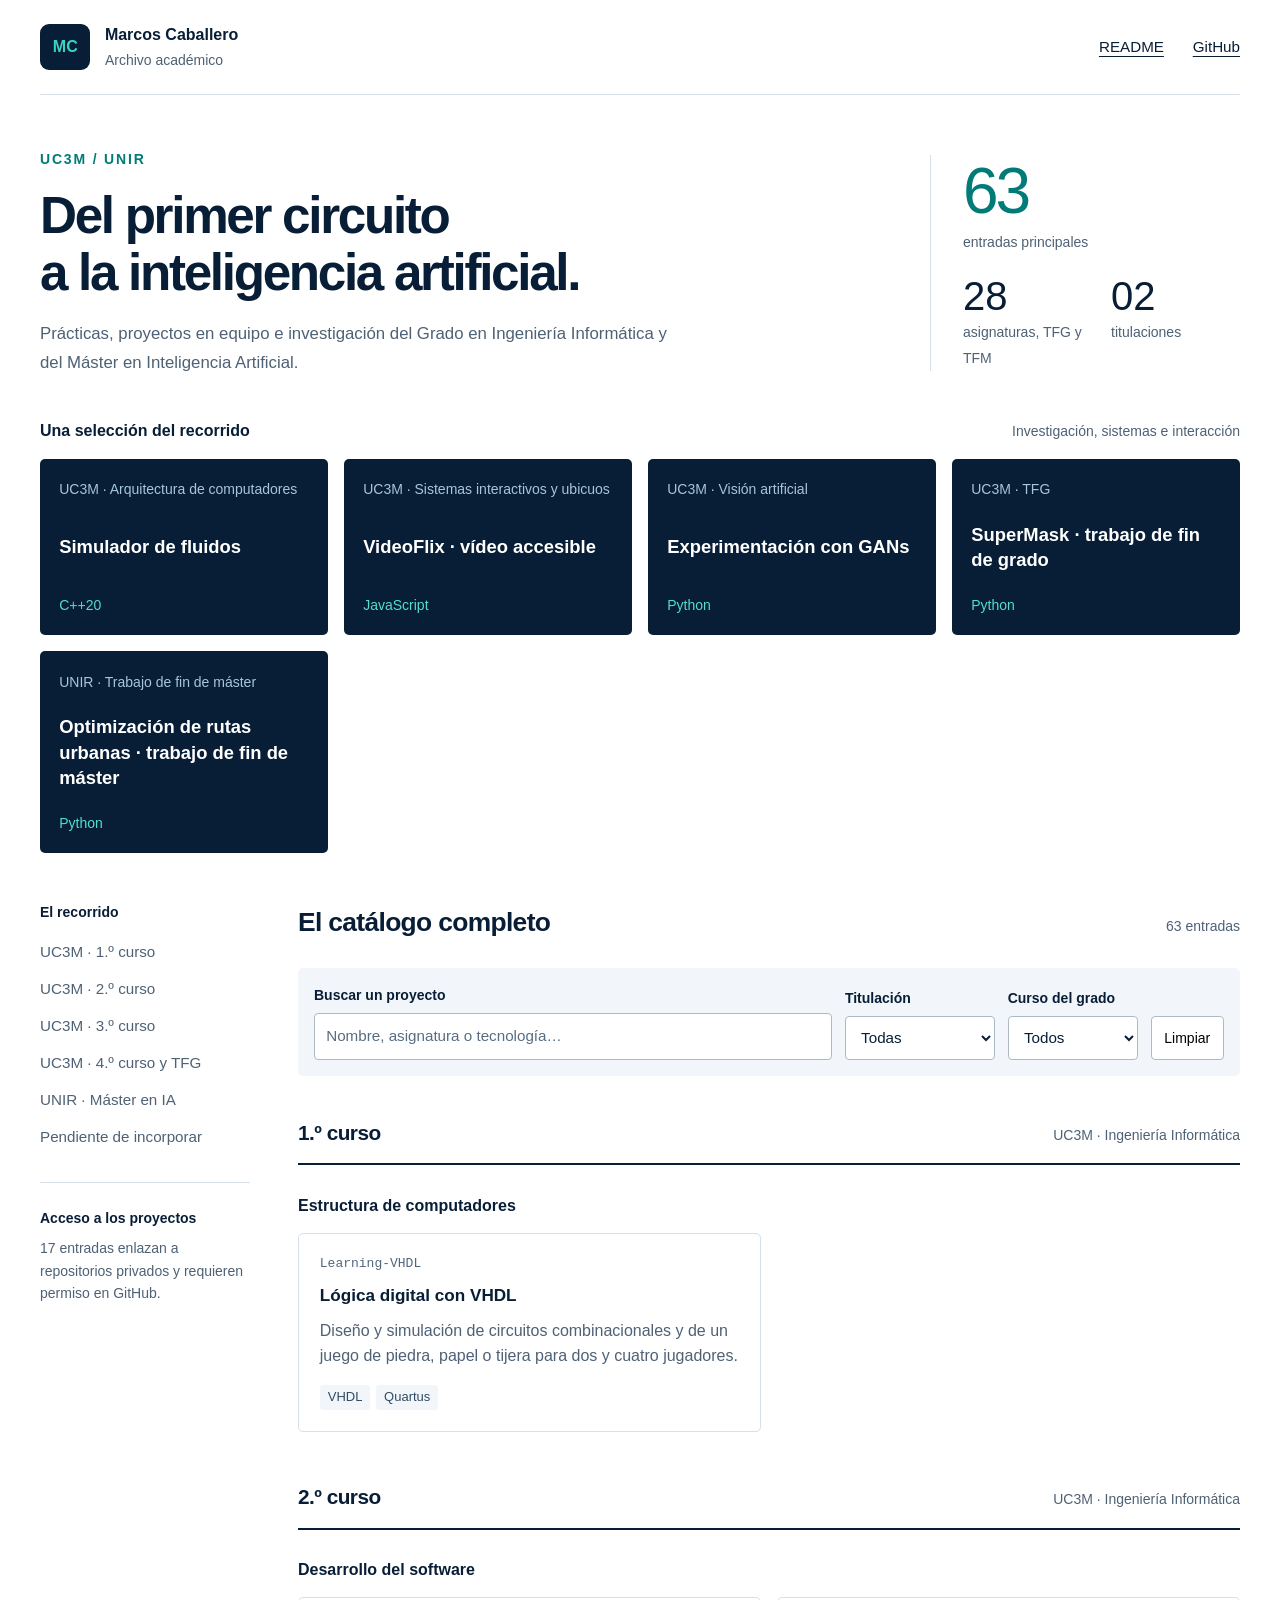
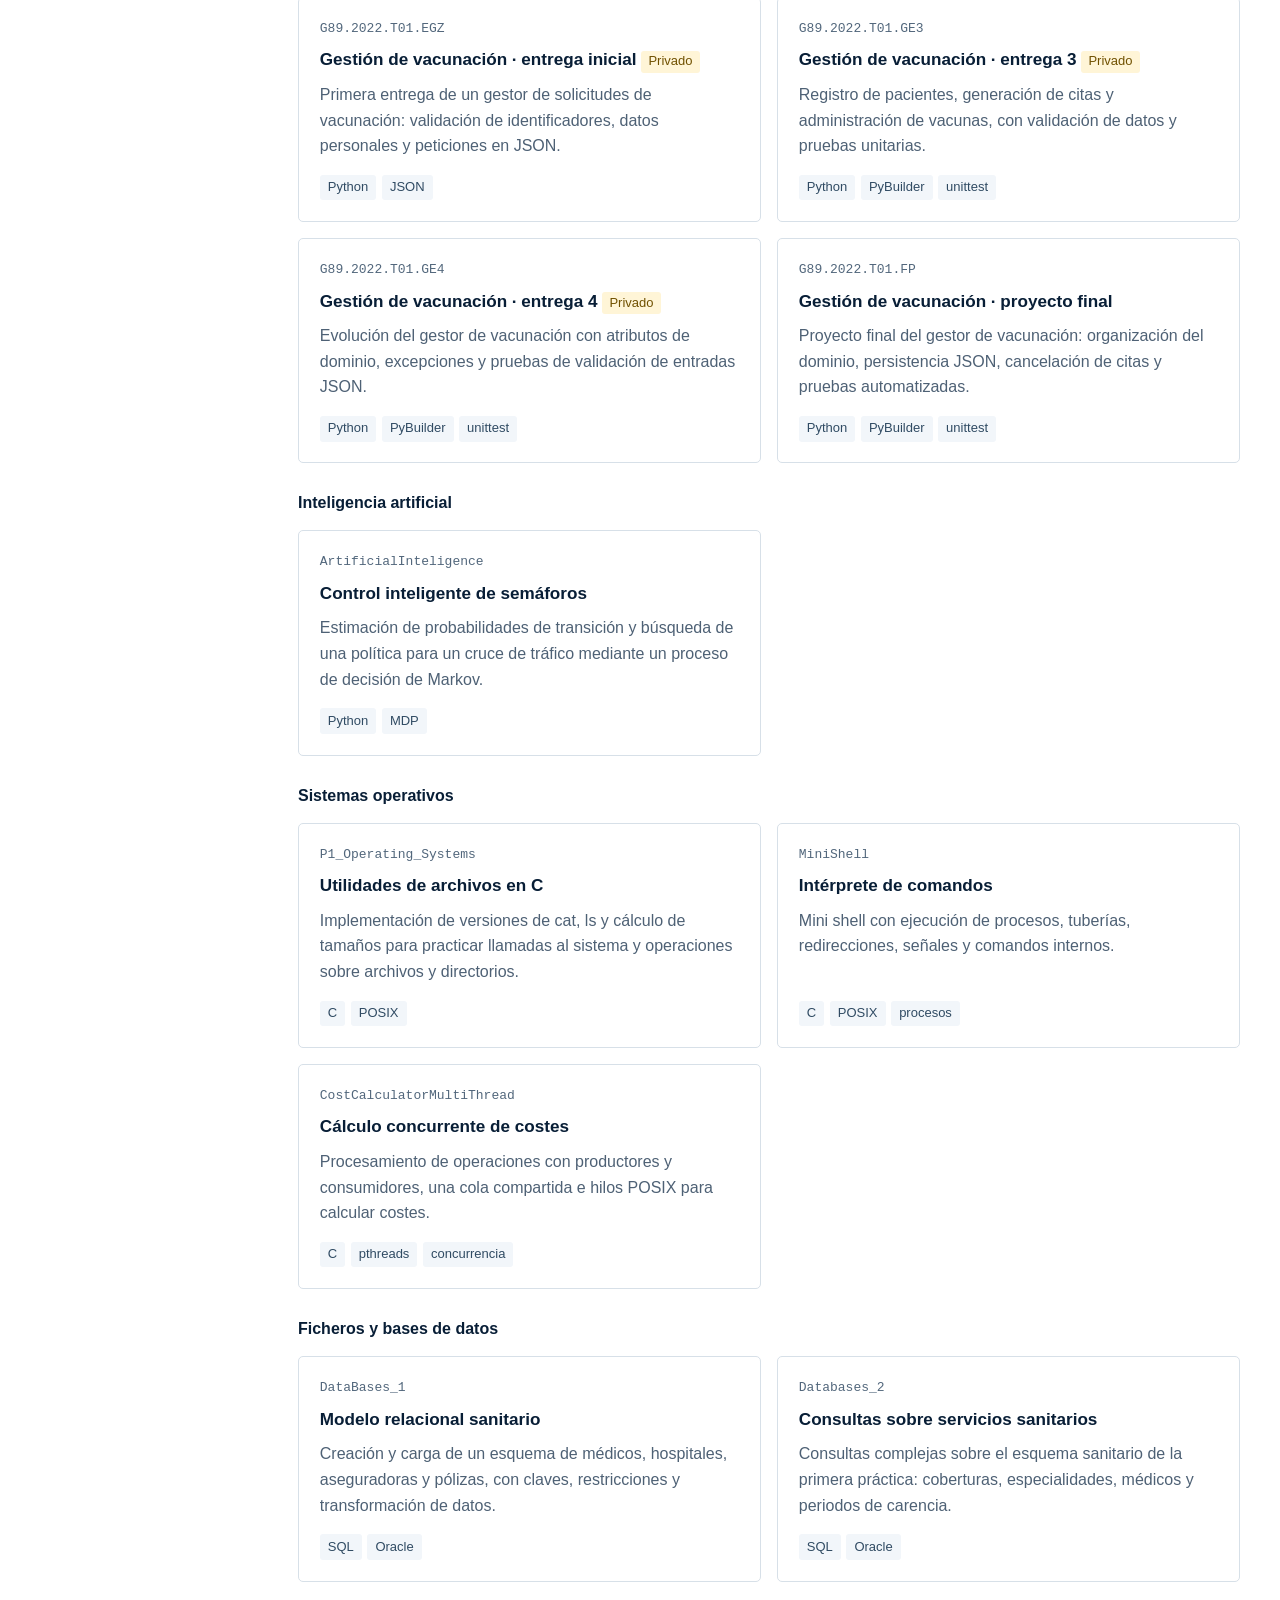
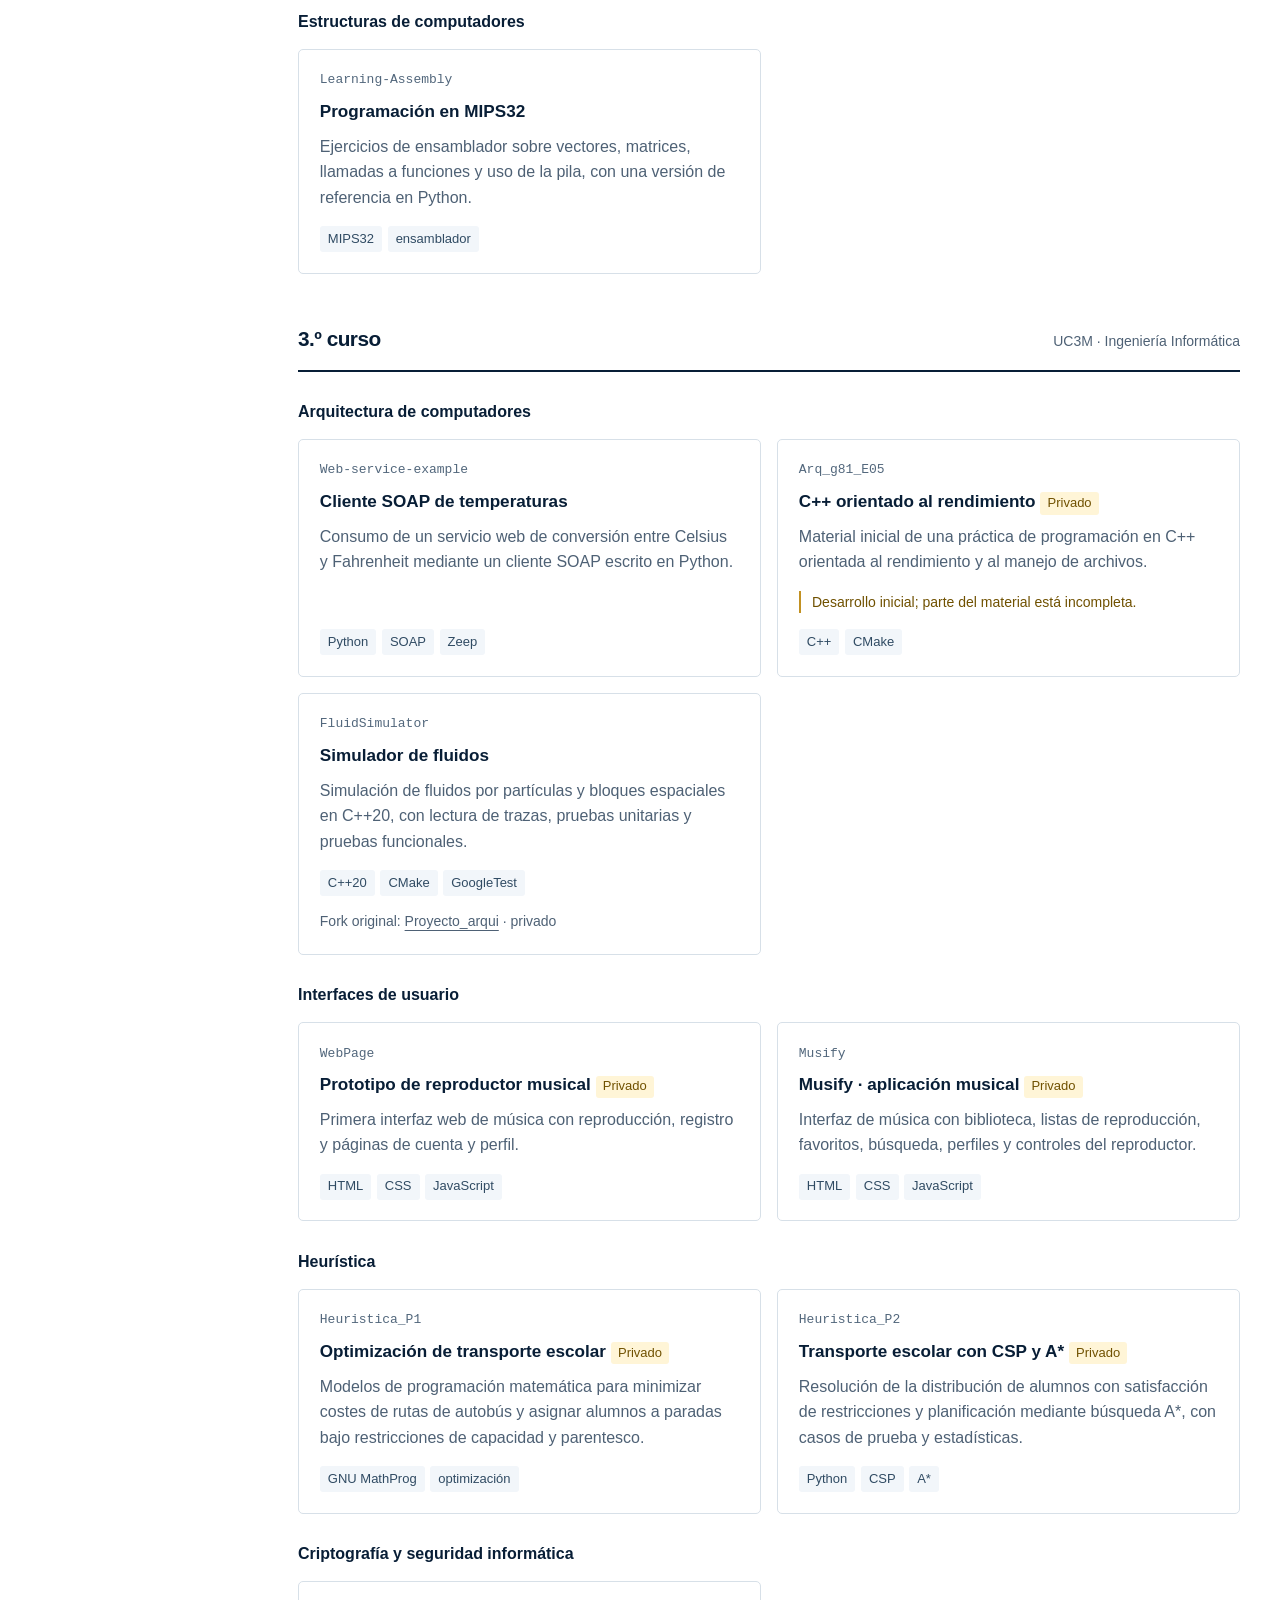
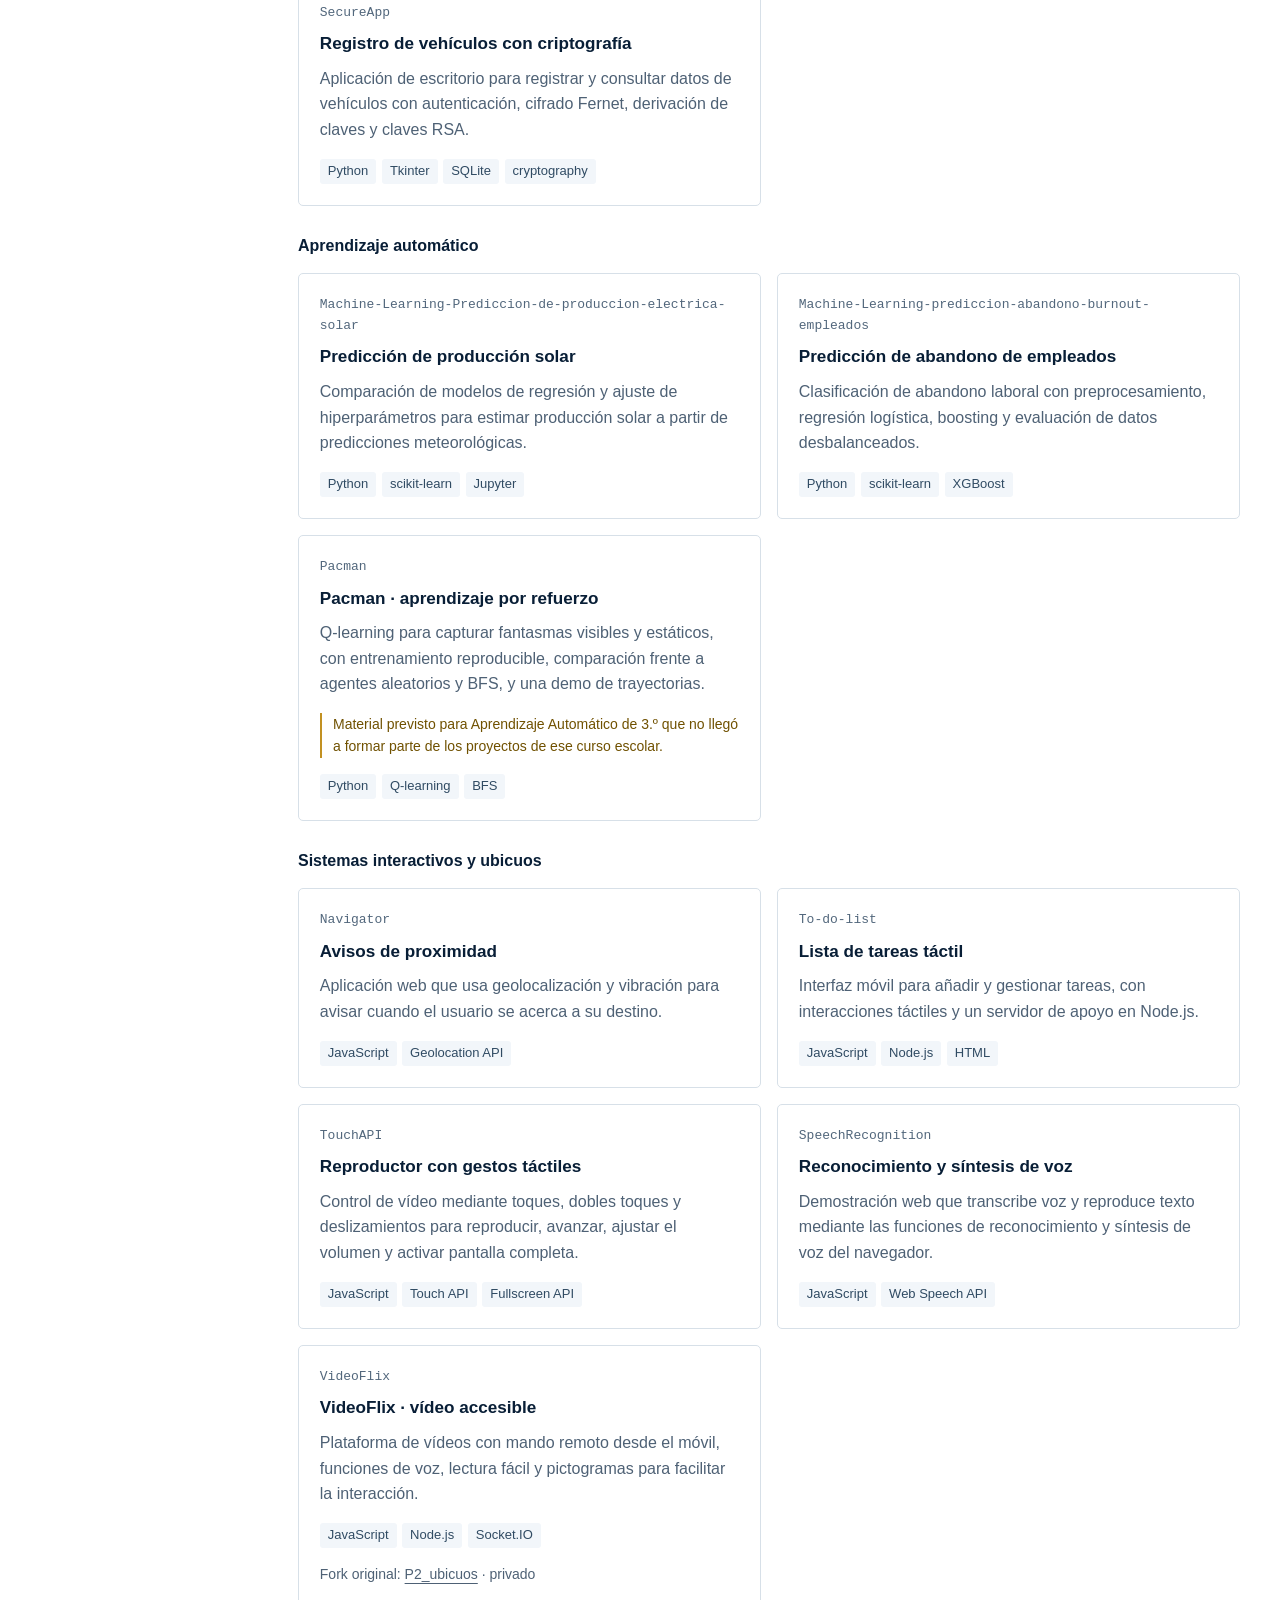
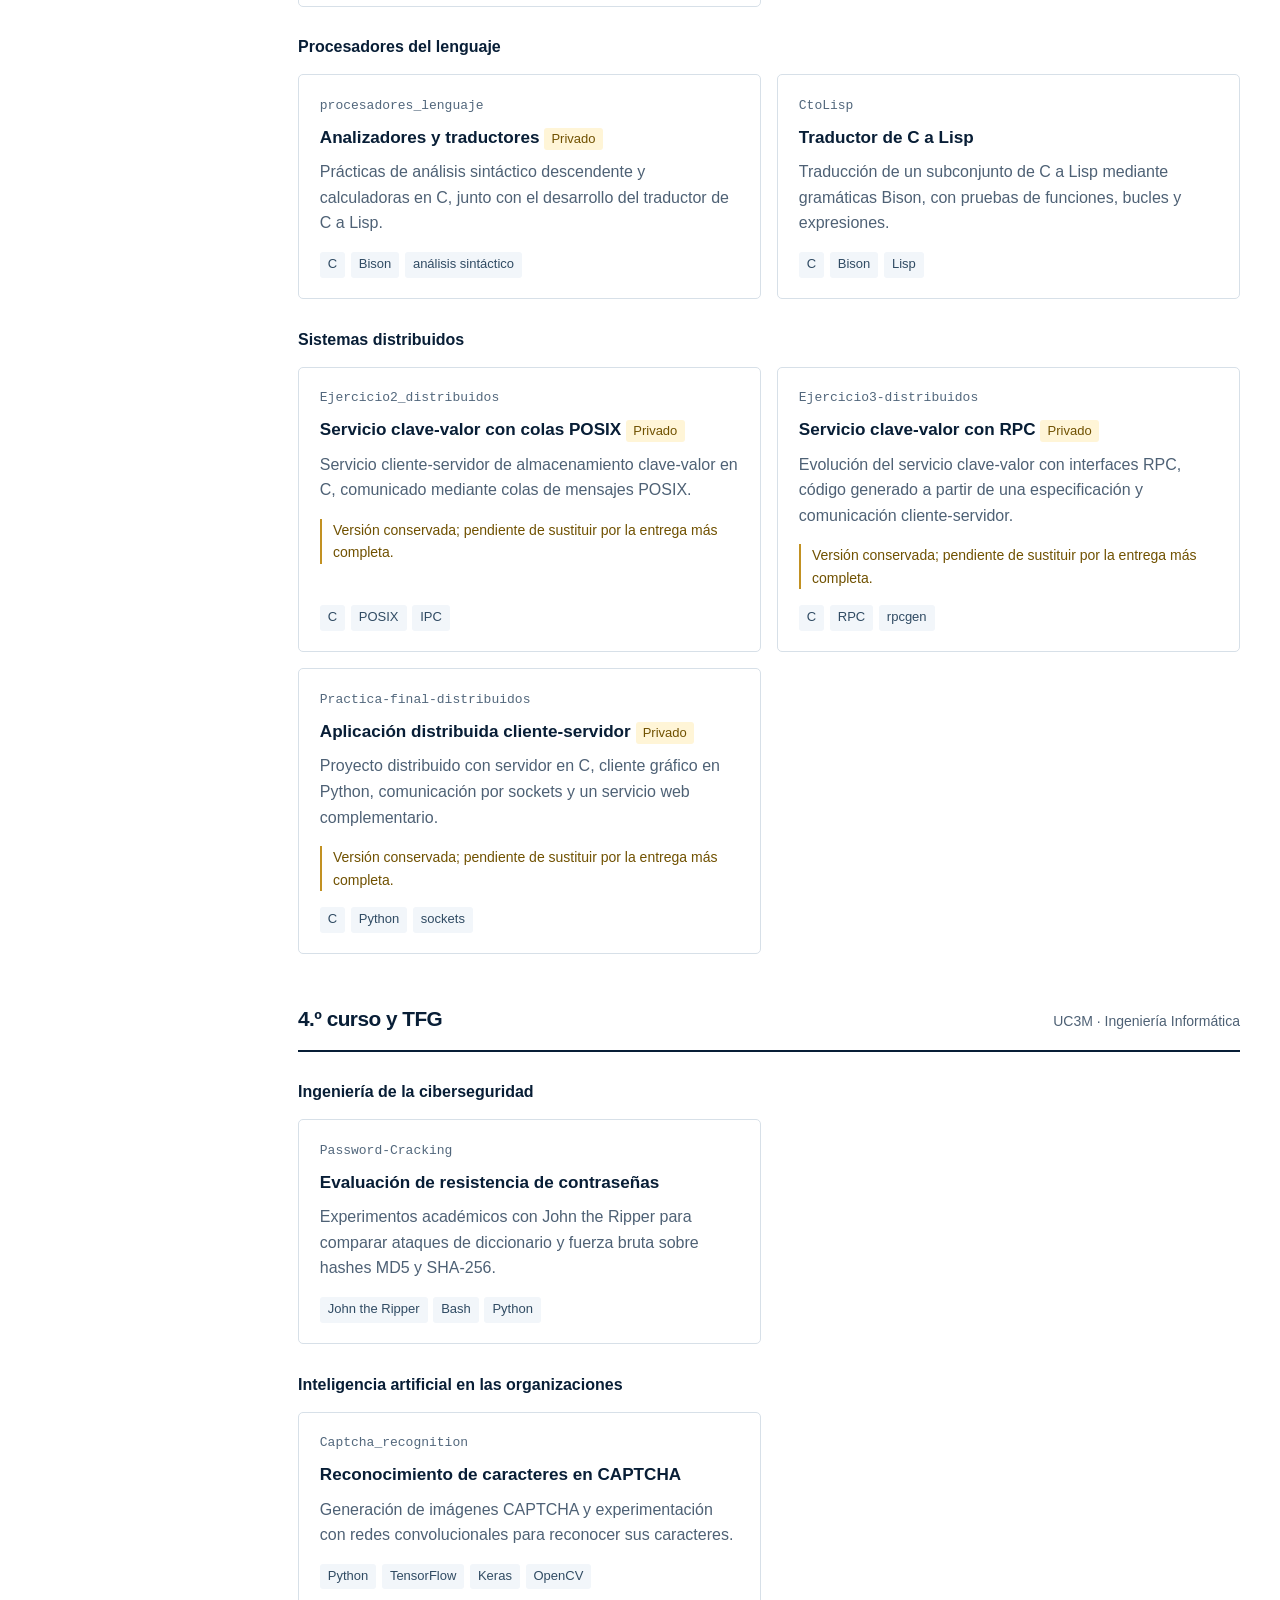
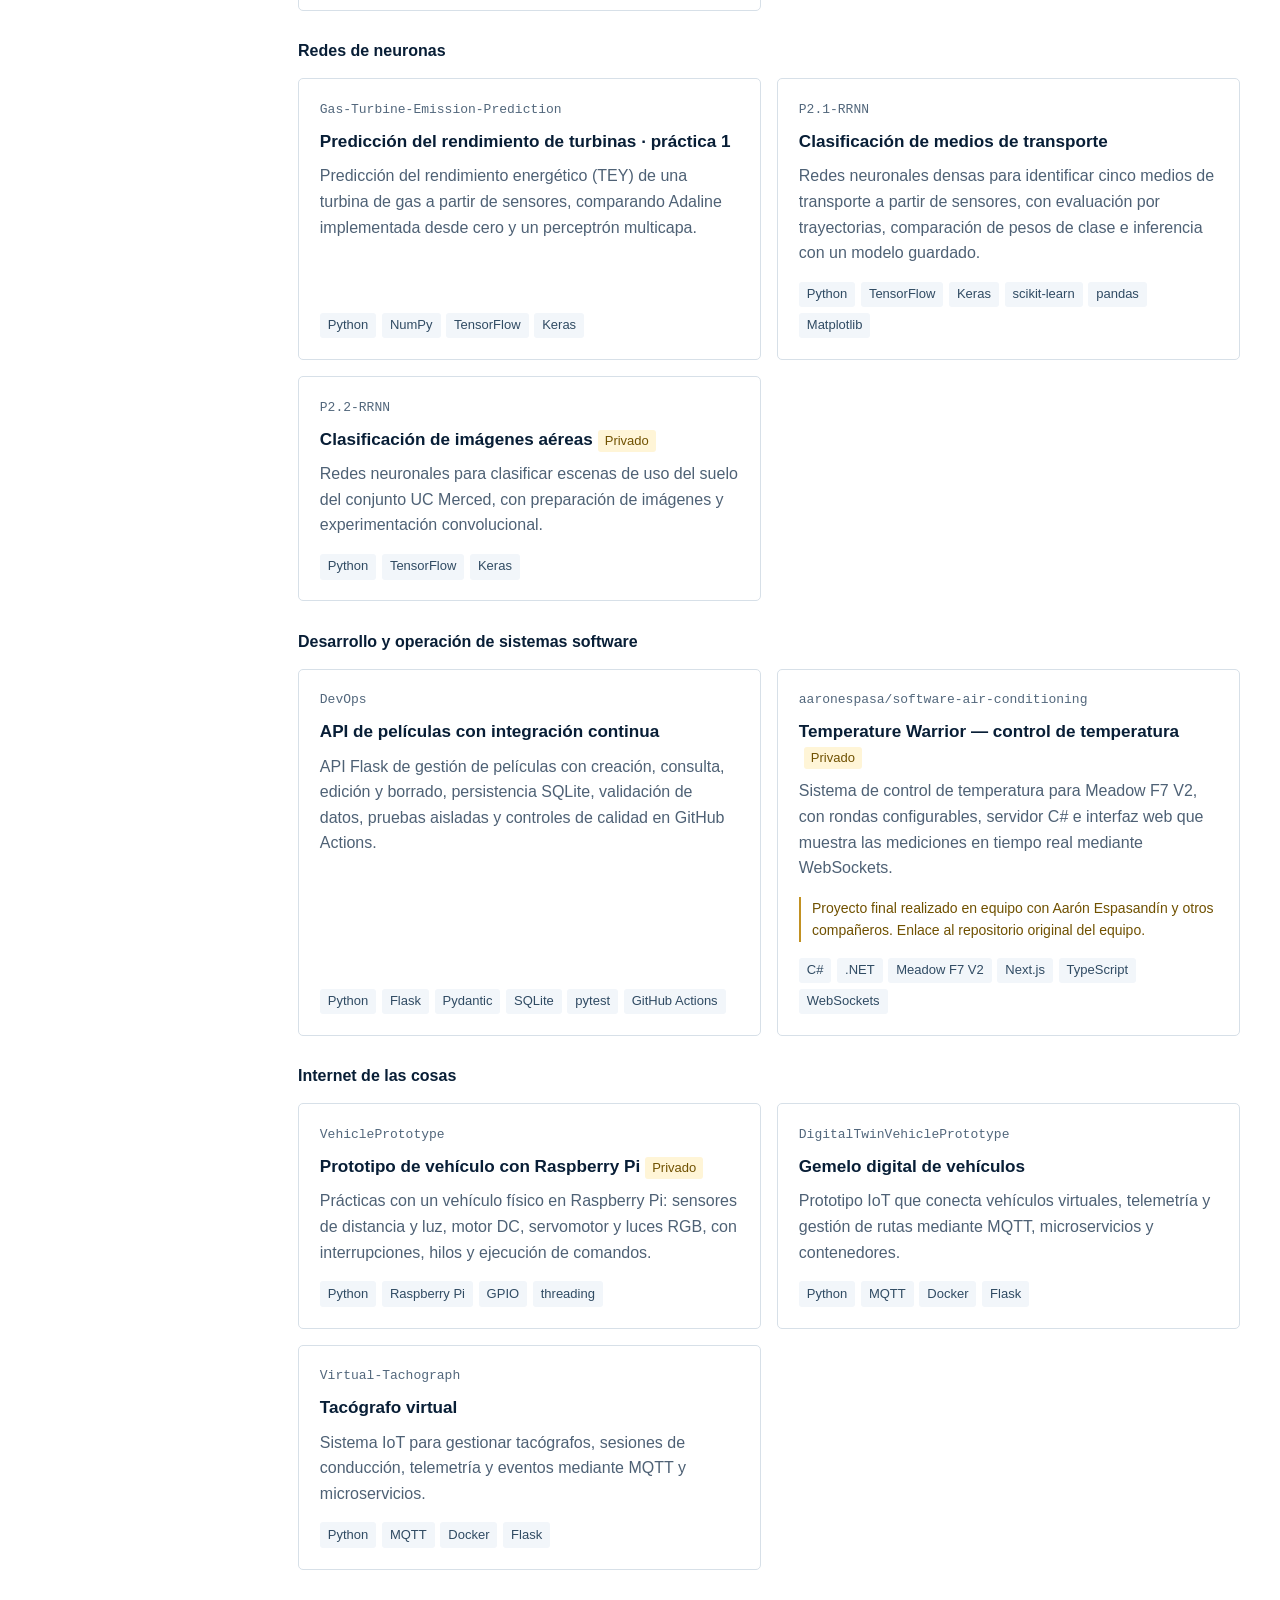
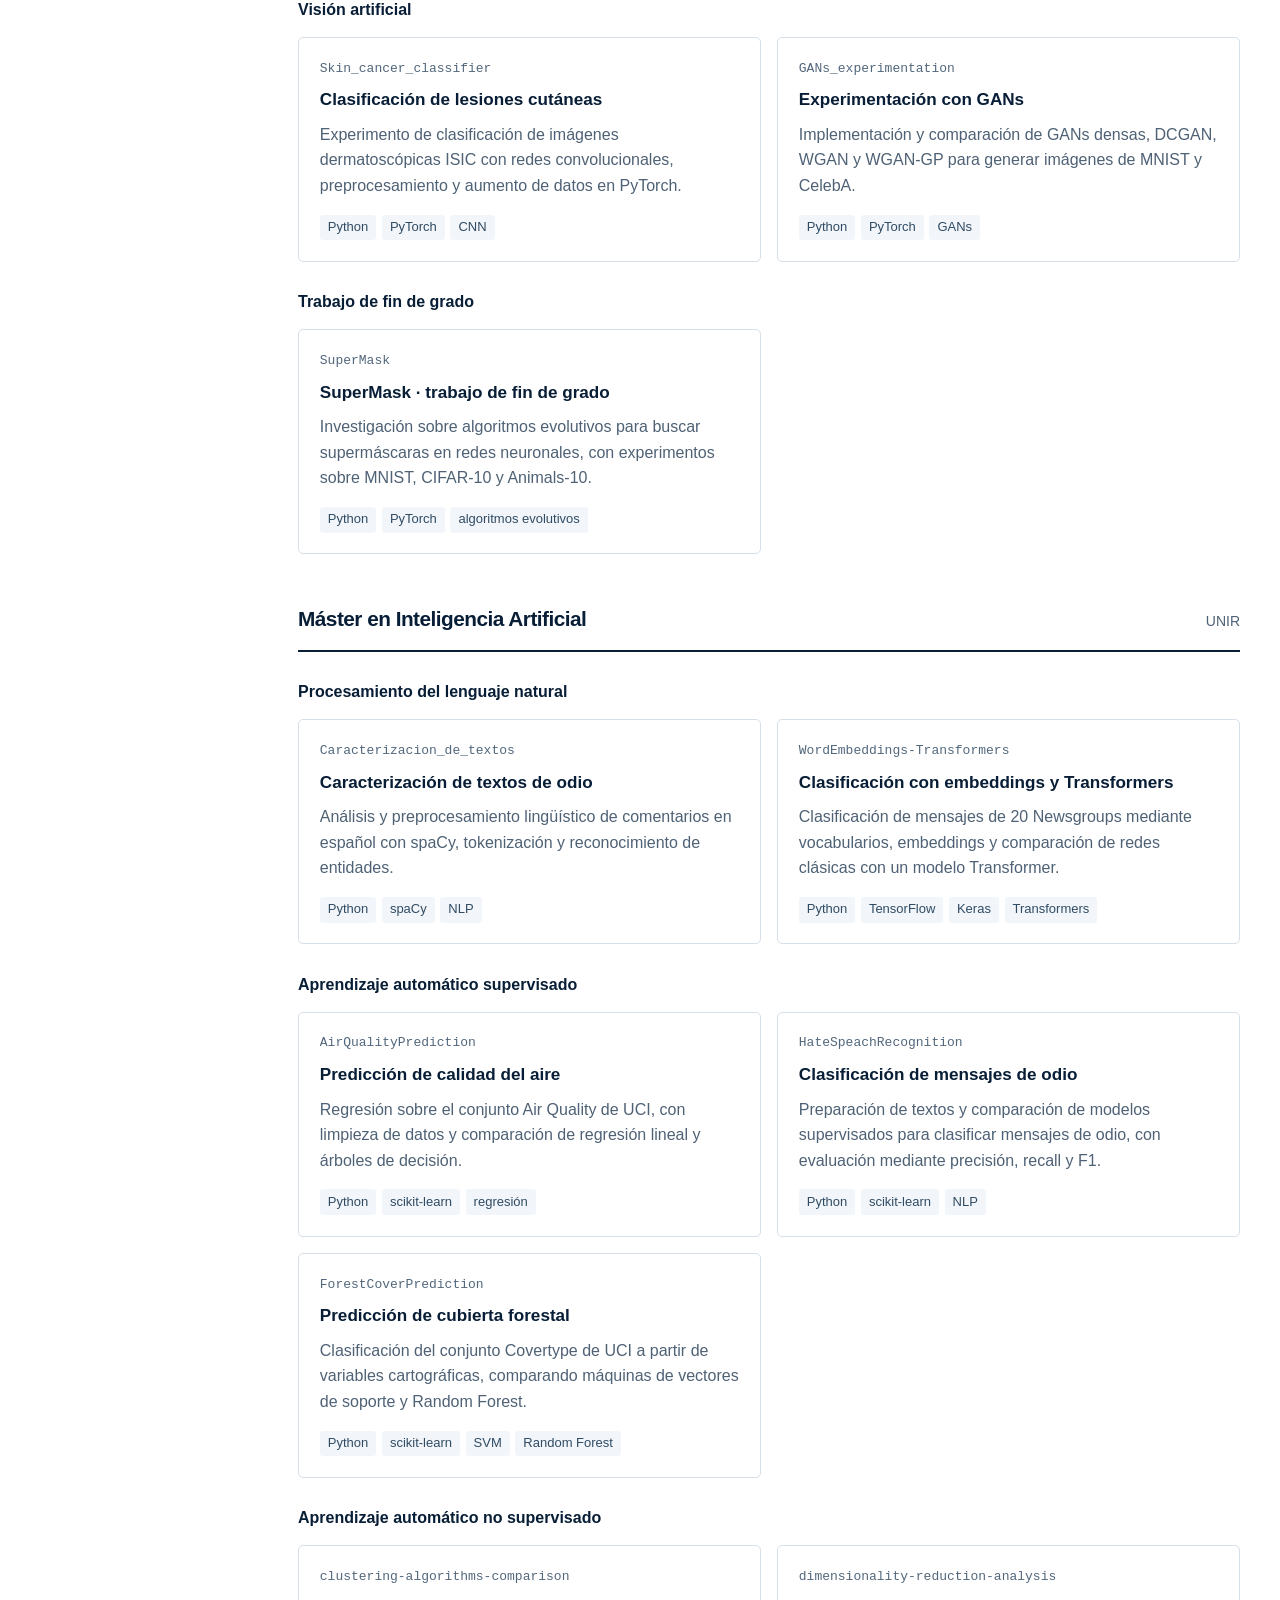
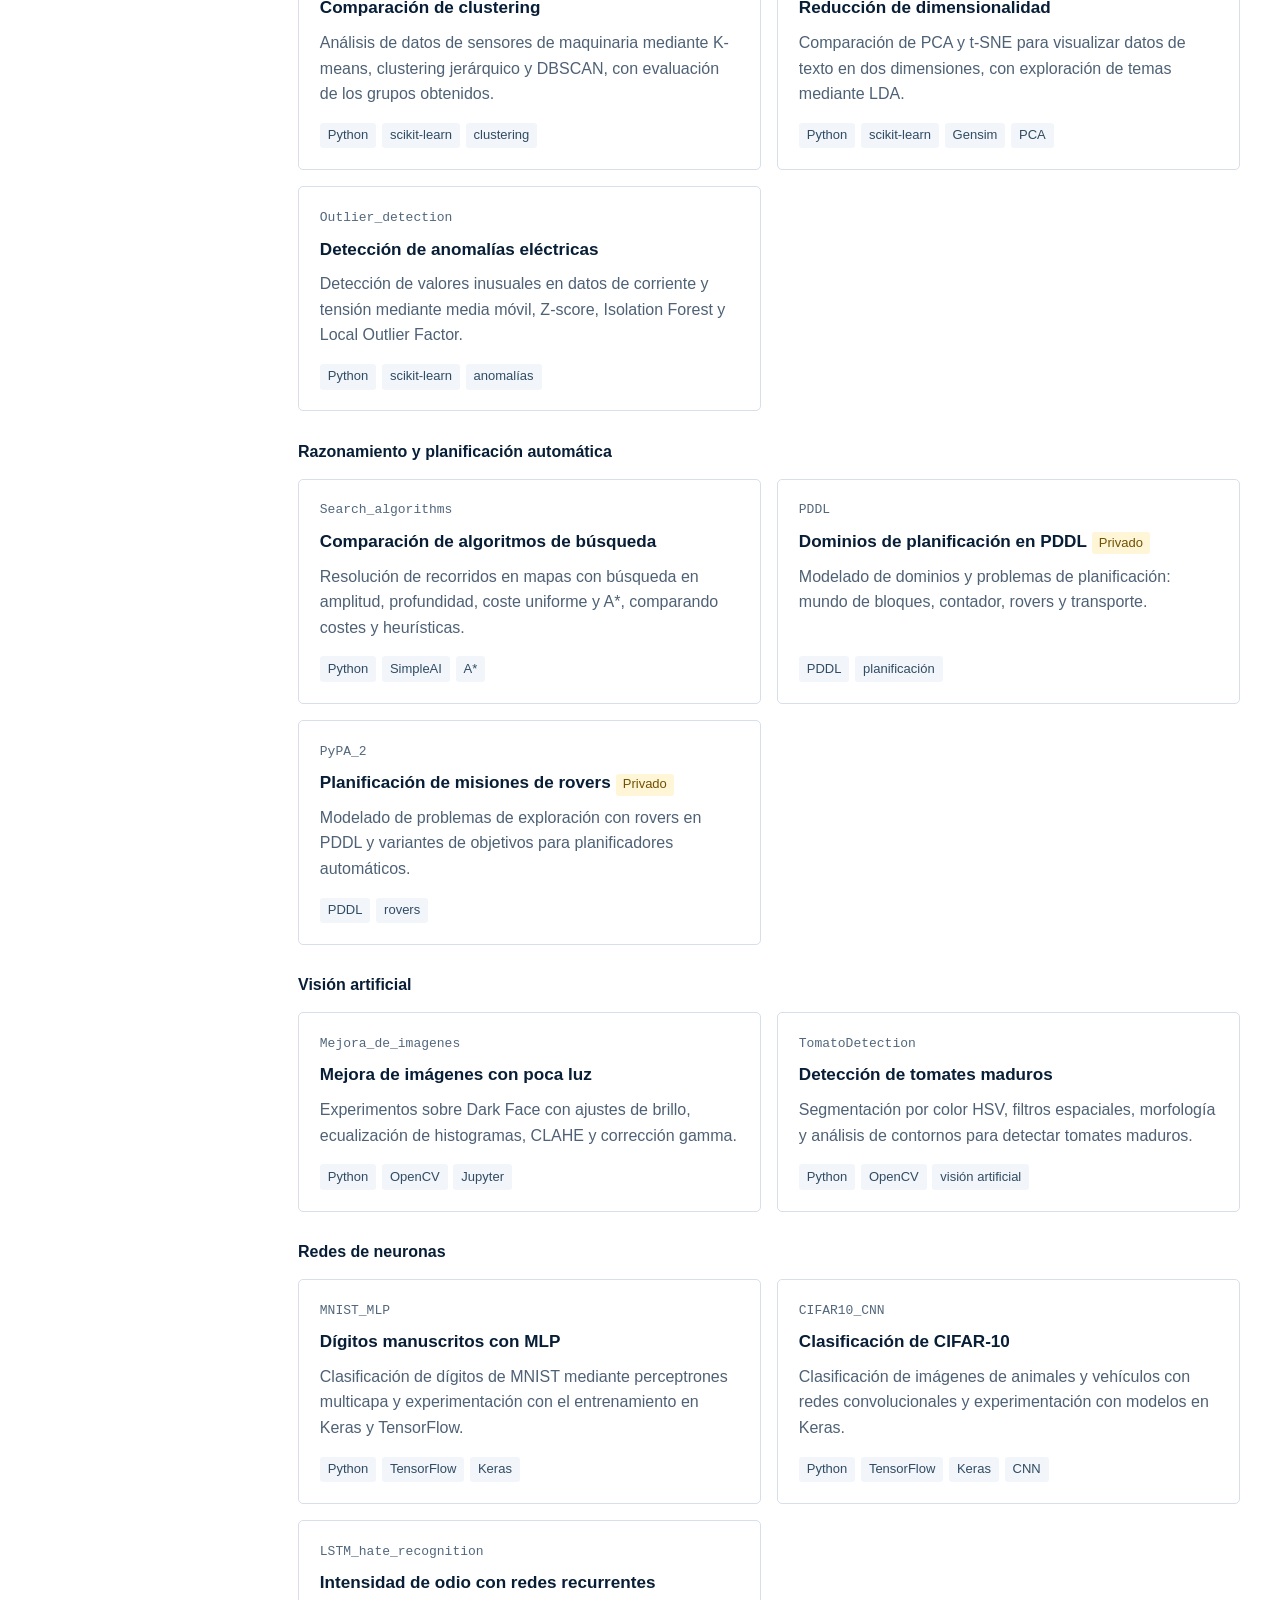
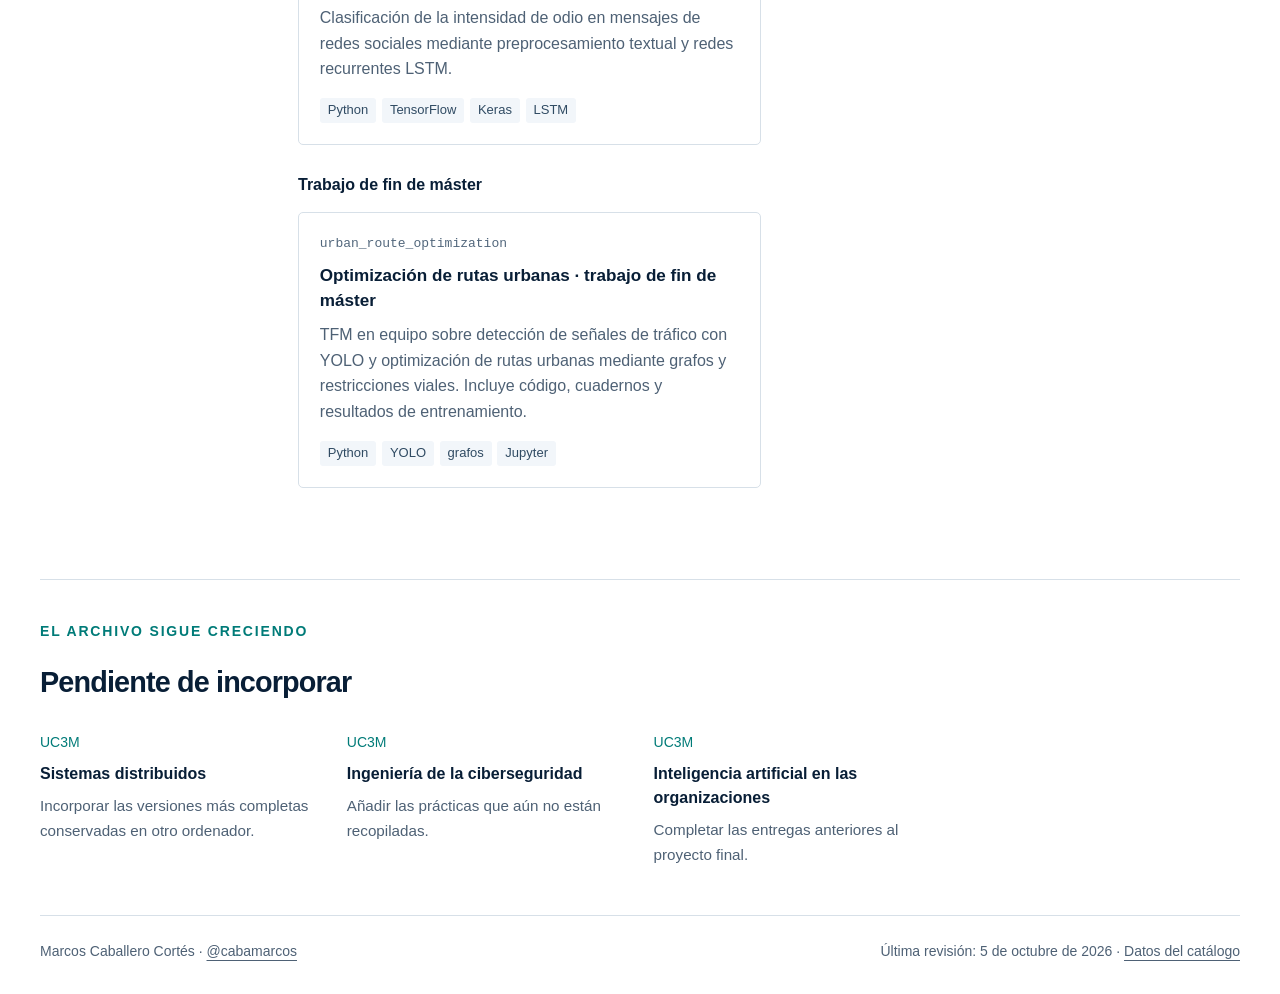
==== commit e0263788: "docs: add urban route optimization master's thesis to catalog" ====
--- a/docs/index.html
+++ b/docs/index.html
@@ -19,13 +19,13 @@
   <main class="wrap">
     <section class="intro" aria-labelledby="page-title">
       <div><p class="eyebrow">UC3M / UNIR</p><h1 id="page-title">Del primer circuito<br>a la inteligencia artificial.</h1><p class="lead">Prácticas, proyectos en equipo e investigación del Grado en Ingeniería Informática y del Máster en Inteligencia Artificial.</p></div>
-      <div class="totals"><div><strong>62</strong><span>entradas principales</span></div><div><strong>27</strong><span>asignaturas y TFG</span></div><div><strong>02</strong><span>titulaciones</span></div></div>
+      <div class="totals"><div><strong>63</strong><span>entradas principales</span></div><div><strong>28</strong><span>asignaturas, TFG y TFM</span></div><div><strong>02</strong><span>titulaciones</span></div></div>
     </section>
-    <section class="featured" aria-labelledby="destacados"><div class="section-label"><h2 id="destacados">Una selección del recorrido</h2><span>Investigación, sistemas e interacción</span></div><div class="featured-grid"><a class="feature" href="https://github.com/cabamarcos/FluidSimulator"><small>UC3M · Arquitectura de computadores</small><h3>Simulador de fluidos</h3><span>C++20</span></a><a class="feature" href="https://github.com/cabamarcos/VideoFlix"><small>UC3M · Sistemas interactivos y ubicuos</small><h3>VideoFlix · vídeo accesible</h3><span>JavaScript</span></a><a class="feature" href="https://github.com/cabamarcos/GANs_experimentation"><small>UC3M · Visión artificial</small><h3>Experimentación con GANs</h3><span>Python</span></a><a class="feature" href="https://github.com/cabamarcos/SuperMask"><small>UC3M · TFG</small><h3>SuperMask · trabajo de fin de grado</h3><span>Python</span></a></div></section>
+    <section class="featured" aria-labelledby="destacados"><div class="section-label"><h2 id="destacados">Una selección del recorrido</h2><span>Investigación, sistemas e interacción</span></div><div class="featured-grid"><a class="feature" href="https://github.com/cabamarcos/FluidSimulator"><small>UC3M · Arquitectura de computadores</small><h3>Simulador de fluidos</h3><span>C++20</span></a><a class="feature" href="https://github.com/cabamarcos/VideoFlix"><small>UC3M · Sistemas interactivos y ubicuos</small><h3>VideoFlix · vídeo accesible</h3><span>JavaScript</span></a><a class="feature" href="https://github.com/cabamarcos/GANs_experimentation"><small>UC3M · Visión artificial</small><h3>Experimentación con GANs</h3><span>Python</span></a><a class="feature" href="https://github.com/cabamarcos/SuperMask"><small>UC3M · TFG</small><h3>SuperMask · trabajo de fin de grado</h3><span>Python</span></a><a class="feature" href="https://github.com/GabiGR67/urban_route_optimization"><small>UNIR · Trabajo de fin de máster</small><h3>Optimización de rutas urbanas · trabajo de fin de máster</h3><span>Python</span></a></div></section>
     <div class="catalog-layout">
       <aside class="side"><h2>El recorrido</h2><nav aria-label="Índice del catálogo"><a href="#uc3m-1">UC3M · 1.º curso</a><a href="#uc3m-2">UC3M · 2.º curso</a><a href="#uc3m-3">UC3M · 3.º curso</a><a href="#uc3m-4">UC3M · 4.º curso y TFG</a><a href="#unir">UNIR · Máster en IA</a><a href="#pendiente">Pendiente de incorporar</a></nav><p class="access-note"><strong>Acceso a los proyectos</strong>17 entradas enlazan a repositorios privados y requieren permiso en GitHub.</p></aside>
       <section id="catalogo" class="catalog" aria-labelledby="catalog-title">
-        <div class="catalog-heading"><h2 id="catalog-title">El catálogo completo</h2><p id="result-count" role="status" aria-live="polite">62 entradas</p></div>
+        <div class="catalog-heading"><h2 id="catalog-title">El catálogo completo</h2><p id="result-count" role="status" aria-live="polite">63 entradas</p></div>
         <form class="filters" role="search" aria-label="Buscar proyectos" hidden>
           <div class="search-field"><label for="search">Buscar un proyecto</label><input id="search" type="search" placeholder="Nombre, asignatura o tecnología…" autocomplete="off"></div>
           <div><label for="degree">Titulación</label><select id="degree"><option value="">Todas</option><option value="UC3M">Grado · UC3M</option><option value="UNIR">Máster · UNIR</option></select></div>
@@ -33,11 +33,11 @@
           <button class="reset" type="reset">Limpiar</button>
         </form>
         <div id="empty" class="empty" hidden><h3>No hay proyectos con esos filtros.</h3><p>Prueba con otra asignatura, tecnología o titulación.</p></div>
-        <div id="entries"><section class="course" id="uc3m-1"><div class="course-title"><h2>1.º curso</h2><span>UC3M · Ingeniería Informática</span></div><section class="subject"><h3>Estructura de computadores</h3><div class="project-grid"><article class="project" data-degree="UC3M" data-year="1" data-search="Lógica digital con VHDL Learning-VHDL Diseño y simulación de circuitos combinacionales y de un juego de piedra, papel o tijera para dos y cuatro jugadores. Estructura de computadores VHDL Quartus"><p class="repo-name">Learning-VHDL</p><h4><a href="https://github.com/cabamarcos/Learning-VHDL">Lógica digital con VHDL</a></h4><p class="description">Diseño y simulación de circuitos combinacionales y de un juego de piedra, papel o tijera para dos y cuatro jugadores.</p><ul class="tags" aria-label="Tecnologías"><li>VHDL</li><li>Quartus</li></ul></article></div></section></section><section class="course" id="uc3m-2"><div class="course-title"><h2>2.º curso</h2><span>UC3M · Ingeniería Informática</span></div><section class="subject"><h3>Desarrollo del software</h3><div class="project-grid"><article class="project" data-degree="UC3M" data-year="2" data-search="Gestión de vacunación · entrega inicial G89.2022.T01.EGZ Primera entrega de un gestor de solicitudes de vacunación: validación de identificadores, datos personales y peticiones en JSON. Desarrollo del software Python JSON"><p class="repo-name">G89.2022.T01.EGZ</p><h4><a href="https://github.com/cabamarcos/G89.2022.T01.EGZ">Gestión de vacunación · entrega inicial</a><span class="private">Privado</span></h4><p class="description">Primera entrega de un gestor de solicitudes de vacunación: validación de identificadores, datos personales y peticiones en JSON.</p><ul class="tags" aria-label="Tecnologías"><li>Python</li><li>JSON</li></ul></article><article class="project" data-degree="UC3M" data-year="2" data-search="Gestión de vacunación · entrega 3 G89.2022.T01.GE3 Registro de pacientes, generación de citas y administración de vacunas, con validación de datos y pruebas unitarias. Desarrollo del software Python PyBuilder unittest"><p class="repo-name">G89.2022.T01.GE3</p><h4><a href="https://github.com/cabamarcos/G89.2022.T01.GE3">Gestión de vacunación · entrega 3</a><span class="private">Privado</span></h4><p class="description">Registro de pacientes, generación de citas y administración de vacunas, con validación de datos y pruebas unitarias.</p><ul class="tags" aria-label="Tecnologías"><li>Python</li><li>PyBuilder</li><li>unittest</li></ul></article><article class="project" data-degree="UC3M" data-year="2" data-search="Gestión de vacunación · entrega 4 G89.2022.T01.GE4 Evolución del gestor de vacunación con atributos de dominio, excepciones y pruebas de validación de entradas JSON. Desarrollo del software Python PyBuilder unittest"><p class="repo-name">G89.2022.T01.GE4</p><h4><a href="https://github.com/cabamarcos/G89.2022.T01.GE4">Gestión de vacunación · entrega 4</a><span class="private">Privado</span></h4><p class="description">Evolución del gestor de vacunación con atributos de dominio, excepciones y pruebas de validación de entradas JSON.</p><ul class="tags" aria-label="Tecnologías"><li>Python</li><li>PyBuilder</li><li>unittest</li></ul></article><article class="project" data-degree="UC3M" data-year="2" data-search="Gestión de vacunación · proyecto final G89.2022.T01.FP Proyecto final del gestor de vacunación: organización del dominio, persistencia JSON, cancelación de citas y pruebas automatizadas. Desarrollo del software Python PyBuilder unittest"><p class="repo-name">G89.2022.T01.FP</p><h4><a href="https://github.com/cabamarcos/G89.2022.T01.FP">Gestión de vacunación · proyecto final</a></h4><p class="description">Proyecto final del gestor de vacunación: organización del dominio, persistencia JSON, cancelación de citas y pruebas automatizadas.</p><ul class="tags" aria-label="Tecnologías"><li>Python</li><li>PyBuilder</li><li>unittest</li></ul></article></div></section><section class="subject"><h3>Inteligencia artificial</h3><div class="project-grid"><article class="project" data-degree="UC3M" data-year="2" data-search="Control inteligente de semáforos ArtificialInteligence Estimación de probabilidades de transición y búsqueda de una política para un cruce de tráfico mediante un proceso de decisión de Markov. Inteligencia artificial Python MDP"><p class="repo-name">ArtificialInteligence</p><h4><a href="https://github.com/cabamarcos/ArtificialInteligence">Control inteligente de semáforos</a></h4><p class="description">Estimación de probabilidades de transición y búsqueda de una política para un cruce de tráfico mediante un proceso de decisión de Markov.</p><ul class="tags" aria-label="Tecnologías"><li>Python</li><li>MDP</li></ul></article></div></section><section class="subject"><h3>Sistemas operativos</h3><div class="project-grid"><article class="project" data-degree="UC3M" data-year="2" data-search="Utilidades de archivos en C P1_Operating_Systems Implementación de versiones de cat, ls y cálculo de tamaños para practicar llamadas al sistema y operaciones sobre archivos y directorios. Sistemas operativos C POSIX"><p class="repo-name">P1_Operating_Systems</p><h4><a href="https://github.com/cabamarcos/P1_Operating_Systems">Utilidades de archivos en C</a></h4><p class="description">Implementación de versiones de cat, ls y cálculo de tamaños para practicar llamadas al sistema y operaciones sobre archivos y directorios.</p><ul class="tags" aria-label="Tecnologías"><li>C</li><li>POSIX</li></ul></article><article class="project" data-degree="UC3M" data-year="2" data-search="Intérprete de comandos MiniShell Mini shell con ejecución de procesos, tuberías, redirecciones, señales y comandos internos. Sistemas operativos C POSIX procesos"><p class="repo-name">MiniShell</p><h4><a href="https://github.com/cabamarcos/MiniShell">Intérprete de comandos</a></h4><p class="description">Mini shell con ejecución de procesos, tuberías, redirecciones, señales y comandos internos.</p><ul class="tags" aria-label="Tecnologías"><li>C</li><li>POSIX</li><li>procesos</li></ul></article><article class="project" data-degree="UC3M" data-year="2" data-search="Cálculo concurrente de costes CostCalculatorMultiThread Procesamiento de operaciones con productores y consumidores, una cola compartida e hilos POSIX para calcular costes. Sistemas operativos C pthreads concurrencia"><p class="repo-name">CostCalculatorMultiThread</p><h4><a href="https://github.com/cabamarcos/CostCalculatorMultiThread">Cálculo concurrente de costes</a></h4><p class="description">Procesamiento de operaciones con productores y consumidores, una cola compartida e hilos POSIX para calcular costes.</p><ul class="tags" aria-label="Tecnologías"><li>C</li><li>pthreads</li><li>concurrencia</li></ul></article></div></section><section class="subject"><h3>Ficheros y bases de datos</h3><div class="project-grid"><article class="project" data-degree="UC3M" data-year="2" data-search="Modelo relacional sanitario DataBases_1 Creación y carga de un esquema de médicos, hospitales, aseguradoras y pólizas, con claves, restricciones y transformación de datos. Ficheros y bases de datos SQL Oracle"><p class="repo-name">DataBases_1</p><h4><a href="https://github.com/cabamarcos/DataBases_1">Modelo relacional sanitario</a></h4><p class="description">Creación y carga de un esquema de médicos, hospitales, aseguradoras y pólizas, con claves, restricciones y transformación de datos.</p><ul class="tags" aria-label="Tecnologías"><li>SQL</li><li>Oracle</li></ul></article><article class="project" data-degree="UC3M" data-year="2" data-search="Consultas sobre servicios sanitarios Databases_2 Consultas complejas sobre el esquema sanitario de la primera práctica: coberturas, especialidades, médicos y periodos de carencia. Ficheros y bases de datos SQL Oracle"><p class="repo-name">Databases_2</p><h4><a href="https://github.com/cabamarcos/Databases_2">Consultas sobre servicios sanitarios</a></h4><p class="description">Consultas complejas sobre el esquema sanitario de la primera práctica: coberturas, especialidades, médicos y periodos de carencia.</p><ul class="tags" aria-label="Tecnologías"><li>SQL</li><li>Oracle</li></ul></article></div></section><section class="subject"><h3>Estructuras de computadores</h3><div class="project-grid"><article class="project" data-degree="UC3M" data-year="2" data-search="Programación en MIPS32 Learning-Assembly Ejercicios de ensamblador sobre vectores, matrices, llamadas a funciones y uso de la pila, con una versión de referencia en Python. Estructuras de computadores MIPS32 ensamblador"><p class="repo-name">Learning-Assembly</p><h4><a href="https://github.com/cabamarcos/Learning-Assembly">Programación en MIPS32</a></h4><p class="description">Ejercicios de ensamblador sobre vectores, matrices, llamadas a funciones y uso de la pila, con una versión de referencia en Python.</p><ul class="tags" aria-label="Tecnologías"><li>MIPS32</li><li>ensamblador</li></ul></article></div></section></section><section class="course" id="uc3m-3"><div class="course-title"><h2>3.º curso</h2><span>UC3M · Ingeniería Informática</span></div><section class="subject"><h3>Arquitectura de computadores</h3><div class="project-grid"><article class="project" data-degree="UC3M" data-year="3" data-search="Cliente SOAP de temperaturas Web-service-example Consumo de un servicio web de conversión entre Celsius y Fahrenheit mediante un cliente SOAP escrito en Python. Arquitectura de computadores Python SOAP Zeep"><p class="repo-name">Web-service-example</p><h4><a href="https://github.com/cabamarcos/Web-service-example">Cliente SOAP de temperaturas</a></h4><p class="description">Consumo de un servicio web de conversión entre Celsius y Fahrenheit mediante un cliente SOAP escrito en Python.</p><ul class="tags" aria-label="Tecnologías"><li>Python</li><li>SOAP</li><li>Zeep</li></ul></article><article class="project" data-degree="UC3M" data-year="3" data-search="C++ orientado al rendimiento Arq_g81_E05 Material inicial de una práctica de programación en C++ orientada al rendimiento y al manejo de archivos. Arquitectura de computadores C++ CMake"><p class="repo-name">Arq_g81_E05</p><h4><a href="https://github.com/cabamarcos/Arq_g81_E05">C++ orientado al rendimiento</a><span class="private">Privado</span></h4><p class="description">Material inicial de una práctica de programación en C++ orientada al rendimiento y al manejo de archivos.</p><p class="project-note">Desarrollo inicial; parte del material está incompleta.</p><ul class="tags" aria-label="Tecnologías"><li>C++</li><li>CMake</li></ul></article><article class="project" data-degree="UC3M" data-year="3" data-search="Simulador de fluidos FluidSimulator Simulación de fluidos por partículas y bloques espaciales en C++20, con lectura de trazas, pruebas unitarias y pruebas funcionales. Arquitectura de computadores C++20 CMake GoogleTest"><p class="repo-name">FluidSimulator</p><h4><a href="https://github.com/cabamarcos/FluidSimulator">Simulador de fluidos</a></h4><p class="description">Simulación de fluidos por partículas y bloques espaciales en C++20, con lectura de trazas, pruebas unitarias y pruebas funcionales.</p><ul class="tags" aria-label="Tecnologías"><li>C++20</li><li>CMake</li><li>GoogleTest</li></ul><p class="alternatives">Fork original: <a href="https://github.com/cabamarcos/Proyecto_arqui">Proyecto_arqui</a> · privado</p></article></div></section><section class="subject"><h3>Interfaces de usuario</h3><div class="project-grid"><article class="project" data-degree="UC3M" data-year="3" data-search="Prototipo de reproductor musical WebPage Primera interfaz web de música con reproducción, registro y páginas de cuenta y perfil. Interfaces de usuario HTML CSS JavaScript"><p class="repo-name">WebPage</p><h4><a href="https://github.com/cabamarcos/WebPage">Prototipo de reproductor musical</a><span class="private">Privado</span></h4><p class="description">Primera interfaz web de música con reproducción, registro y páginas de cuenta y perfil.</p><ul class="tags" aria-label="Tecnologías"><li>HTML</li><li>CSS</li><li>JavaScript</li></ul></article><article class="project" data-degree="UC3M" data-year="3" data-search="Musify · aplicación musical Musify Interfaz de música con biblioteca, listas de reproducción, favoritos, búsqueda, perfiles y controles del reproductor. Interfaces de usuario HTML CSS JavaScript"><p class="repo-name">Musify</p><h4><a href="https://github.com/cabamarcos/Musify">Musify · aplicación musical</a><span class="private">Privado</span></h4><p class="description">Interfaz de música con biblioteca, listas de reproducción, favoritos, búsqueda, perfiles y controles del reproductor.</p><ul class="tags" aria-label="Tecnologías"><li>HTML</li><li>CSS</li><li>JavaScript</li></ul></article></div></section><section class="subject"><h3>Heurística</h3><div class="project-grid"><article class="project" data-degree="UC3M" data-year="3" data-search="Optimización de transporte escolar Heuristica_P1 Modelos de programación matemática para minimizar costes de rutas de autobús y asignar alumnos a paradas bajo restricciones de capacidad y parentesco. Heurística GNU MathProg optimización"><p class="repo-name">Heuristica_P1</p><h4><a href="https://github.com/cabamarcos/Heuristica_P1">Optimización de transporte escolar</a><span class="private">Privado</span></h4><p class="description">Modelos de programación matemática para minimizar costes de rutas de autobús y asignar alumnos a paradas bajo restricciones de capacidad y parentesco.</p><ul class="tags" aria-label="Tecnologías"><li>GNU MathProg</li><li>optimización</li></ul></article><article class="project" data-degree="UC3M" data-year="3" data-search="Transporte escolar con CSP y A* Heuristica_P2 Resolución de la distribución de alumnos con satisfacción de restricciones y planificación mediante búsqueda A*, con casos de prueba y estadísticas. Heurística Python CSP A*"><p class="repo-name">Heuristica_P2</p><h4><a href="https://github.com/cabamarcos/Heuristica_P2">Transporte escolar con CSP y A*</a><span class="private">Privado</span></h4><p class="description">Resolución de la distribución de alumnos con satisfacción de restricciones y planificación mediante búsqueda A*, con casos de prueba y estadísticas.</p><ul class="tags" aria-label="Tecnologías"><li>Python</li><li>CSP</li><li>A*</li></ul></article></div></section><section class="subject"><h3>Criptografía y seguridad informática</h3><div class="project-grid"><article class="project" data-degree="UC3M" data-year="3" data-search="Registro de vehículos con criptografía SecureApp Aplicación de escritorio para registrar y consultar datos de vehículos con autenticación, cifrado Fernet, derivación de claves y claves RSA. Criptografía y seguridad informática Python Tkinter SQLite cryptography"><p class="repo-name">SecureApp</p><h4><a href="https://github.com/cabamarcos/SecureApp">Registro de vehículos con criptografía</a></h4><p class="description">Aplicación de escritorio para registrar y consultar datos de vehículos con autenticación, cifrado Fernet, derivación de claves y claves RSA.</p><ul class="tags" aria-label="Tecnologías"><li>Python</li><li>Tkinter</li><li>SQLite</li><li>cryptography</li></ul></article></div></section><section class="subject"><h3>Aprendizaje automático</h3><div class="project-grid"><article class="project" data-degree="UC3M" data-year="3" data-search="Predicción de producción solar Machine-Learning-Prediccion-de-produccion-electrica-solar Comparación de modelos de regresión y ajuste de hiperparámetros para estimar producción solar a partir de predicciones meteorológicas. Aprendizaje automático Python scikit-learn Jupyter"><p class="repo-name">Machine-Learning-Prediccion-de-produccion-electrica-solar</p><h4><a href="https://github.com/cabamarcos/Machine-Learning-Prediccion-de-produccion-electrica-solar">Predicción de producción solar</a></h4><p class="description">Comparación de modelos de regresión y ajuste de hiperparámetros para estimar producción solar a partir de predicciones meteorológicas.</p><ul class="tags" aria-label="Tecnologías"><li>Python</li><li>scikit-learn</li><li>Jupyter</li></ul></article><article class="project" data-degree="UC3M" data-year="3" data-search="Predicción de abandono de empleados Machine-Learning-prediccion-abandono-burnout-empleados Clasificación de abandono laboral con preprocesamiento, regresión logística, boosting y evaluación de datos desbalanceados. Aprendizaje automático Python scikit-learn XGBoost"><p class="repo-name">Machine-Learning-prediccion-abandono-burnout-empleados</p><h4><a href="https://github.com/cabamarcos/Machine-Learning-prediccion-abandono-burnout-empleados">Predicción de abandono de empleados</a></h4><p class="description">Clasificación de abandono laboral con preprocesamiento, regresión logística, boosting y evaluación de datos desbalanceados.</p><ul class="tags" aria-label="Tecnologías"><li>Python</li><li>scikit-learn</li><li>XGBoost</li></ul></article><article class="project" data-degree="UC3M" data-year="3" data-search="Pacman · aprendizaje por refuerzo Pacman Q-learning para capturar fantasmas visibles y estáticos, con entrenamiento reproducible, comparación frente a agentes aleatorios y BFS, y una demo de trayectorias. Aprendizaje automático Python Q-learning BFS"><p class="repo-name">Pacman</p><h4><a href="https://github.com/cabamarcos/Pacman">Pacman · aprendizaje por refuerzo</a></h4><p class="description">Q-learning para capturar fantasmas visibles y estáticos, con entrenamiento reproducible, comparación frente a agentes aleatorios y BFS, y una demo de trayectorias.</p><p class="project-note">Material previsto para Aprendizaje Automático de 3.º que no llegó a formar parte de los proyectos de ese curso escolar.</p><ul class="tags" aria-label="Tecnologías"><li>Python</li><li>Q-learning</li><li>BFS</li></ul></article></div></section><section class="subject"><h3>Sistemas interactivos y ubicuos</h3><div class="project-grid"><article class="project" data-degree="UC3M" data-year="3" data-search="Avisos de proximidad Navigator Aplicación web que usa geolocalización y vibración para avisar cuando el usuario se acerca a su destino. Sistemas interactivos y ubicuos JavaScript Geolocation API"><p class="repo-name">Navigator</p><h4><a href="https://github.com/cabamarcos/Navigator">Avisos de proximidad</a></h4><p class="description">Aplicación web que usa geolocalización y vibración para avisar cuando el usuario se acerca a su destino.</p><ul class="tags" aria-label="Tecnologías"><li>JavaScript</li><li>Geolocation API</li></ul></article><article class="project" data-degree="UC3M" data-year="3" data-search="Lista de tareas táctil To-do-list Interfaz móvil para añadir y gestionar tareas, con interacciones táctiles y un servidor de apoyo en Node.js. Sistemas interactivos y ubicuos JavaScript Node.js HTML"><p class="repo-name">To-do-list</p><h4><a href="https://github.com/cabamarcos/To-do-list">Lista de tareas táctil</a></h4><p class="description">Interfaz móvil para añadir y gestionar tareas, con interacciones táctiles y un servidor de apoyo en Node.js.</p><ul class="tags" aria-label="Tecnologías"><li>JavaScript</li><li>Node.js</li><li>HTML</li></ul></article><article class="project" data-degree="UC3M" data-year="3" data-search="Reproductor con gestos táctiles TouchAPI Control de vídeo mediante toques, dobles toques y deslizamientos para reproducir, avanzar, ajustar el volumen y activar pantalla completa. Sistemas interactivos y ubicuos JavaScript Touch API Fullscreen API"><p class="repo-name">TouchAPI</p><h4><a href="https://github.com/cabamarcos/TouchAPI">Reproductor con gestos táctiles</a></h4><p class="description">Control de vídeo mediante toques, dobles toques y deslizamientos para reproducir, avanzar, ajustar el volumen y activar pantalla completa.</p><ul class="tags" aria-label="Tecnologías"><li>JavaScript</li><li>Touch API</li><li>Fullscreen API</li></ul></article><article class="project" data-degree="UC3M" data-year="3" data-search="Reconocimiento y síntesis de voz SpeechRecognition Demostración web que transcribe voz y reproduce texto mediante las funciones de reconocimiento y síntesis de voz del navegador. Sistemas interactivos y ubicuos JavaScript Web Speech API"><p class="repo-name">SpeechRecognition</p><h4><a href="https://github.com/cabamarcos/SpeechRecognition">Reconocimiento y síntesis de voz</a></h4><p class="description">Demostración web que transcribe voz y reproduce texto mediante las funciones de reconocimiento y síntesis de voz del navegador.</p><ul class="tags" aria-label="Tecnologías"><li>JavaScript</li><li>Web Speech API</li></ul></article><article class="project" data-degree="UC3M" data-year="3" data-search="VideoFlix · vídeo accesible VideoFlix Plataforma de vídeos con mando remoto desde el móvil, funciones de voz, lectura fácil y pictogramas para facilitar la interacción. Sistemas interactivos y ubicuos JavaScript Node.js Socket.IO"><p class="repo-name">VideoFlix</p><h4><a href="https://github.com/cabamarcos/VideoFlix">VideoFlix · vídeo accesible</a></h4><p class="description">Plataforma de vídeos con mando remoto desde el móvil, funciones de voz, lectura fácil y pictogramas para facilitar la interacción.</p><ul class="tags" aria-label="Tecnologías"><li>JavaScript</li><li>Node.js</li><li>Socket.IO</li></ul><p class="alternatives">Fork original: <a href="https://github.com/cabamarcos/P2_ubicuos">P2_ubicuos</a> · privado</p></article></div></section><section class="subject"><h3>Procesadores del lenguaje</h3><div class="project-grid"><article class="project" data-degree="UC3M" data-year="3" data-search="Analizadores y traductores procesadores_lenguaje Prácticas de análisis sintáctico descendente y calculadoras en C, junto con el desarrollo del traductor de C a Lisp. Procesadores del lenguaje C Bison análisis sintáctico"><p class="repo-name">procesadores_lenguaje</p><h4><a href="https://github.com/cabamarcos/procesadores_lenguaje">Analizadores y traductores</a><span class="private">Privado</span></h4><p class="description">Prácticas de análisis sintáctico descendente y calculadoras en C, junto con el desarrollo del traductor de C a Lisp.</p><ul class="tags" aria-label="Tecnologías"><li>C</li><li>Bison</li><li>análisis sintáctico</li></ul></article><article class="project" data-degree="UC3M" data-year="3" data-search="Traductor de C a Lisp CtoLisp Traducción de un subconjunto de C a Lisp mediante gramáticas Bison, con pruebas de funciones, bucles y expresiones. Procesadores del lenguaje C Bison Lisp"><p class="repo-name">CtoLisp</p><h4><a href="https://github.com/cabamarcos/CtoLisp">Traductor de C a Lisp</a></h4><p class="description">Traducción de un subconjunto de C a Lisp mediante gramáticas Bison, con pruebas de funciones, bucles y expresiones.</p><ul class="tags" aria-label="Tecnologías"><li>C</li><li>Bison</li><li>Lisp</li></ul></article></div></section><section class="subject"><h3>Sistemas distribuidos</h3><div class="project-grid"><article class="project" data-degree="UC3M" data-year="3" data-search="Servicio clave-valor con colas POSIX Ejercicio2_distribuidos Servicio cliente-servidor de almacenamiento clave-valor en C, comunicado mediante colas de mensajes POSIX. Sistemas distribuidos C POSIX IPC"><p class="repo-name">Ejercicio2_distribuidos</p><h4><a href="https://github.com/cabamarcos/Ejercicio2_distribuidos">Servicio clave-valor con colas POSIX</a><span class="private">Privado</span></h4><p class="description">Servicio cliente-servidor de almacenamiento clave-valor en C, comunicado mediante colas de mensajes POSIX.</p><p class="project-note">Versión conservada; pendiente de sustituir por la entrega más completa.</p><ul class="tags" aria-label="Tecnologías"><li>C</li><li>POSIX</li><li>IPC</li></ul></article><article class="project" data-degree="UC3M" data-year="3" data-search="Servicio clave-valor con RPC Ejercicio3-distribuidos Evolución del servicio clave-valor con interfaces RPC, código generado a partir de una especificación y comunicación cliente-servidor. Sistemas distribuidos C RPC rpcgen"><p class="repo-name">Ejercicio3-distribuidos</p><h4><a href="https://github.com/cabamarcos/Ejercicio3-distribuidos">Servicio clave-valor con RPC</a><span class="private">Privado</span></h4><p class="description">Evolución del servicio clave-valor con interfaces RPC, código generado a partir de una especificación y comunicación cliente-servidor.</p><p class="project-note">Versión conservada; pendiente de sustituir por la entrega más completa.</p><ul class="tags" aria-label="Tecnologías"><li>C</li><li>RPC</li><li>rpcgen</li></ul></article><article class="project" data-degree="UC3M" data-year="3" data-search="Aplicación distribuida cliente-servidor Practica-final-distribuidos Proyecto distribuido con servidor en C, cliente gráfico en Python, comunicación por sockets y un servicio web complementario. Sistemas distribuidos C Python sockets"><p class="repo-name">Practica-final-distribuidos</p><h4><a href="https://github.com/cabamarcos/Practica-final-distribuidos">Aplicación distribuida cliente-servidor</a><span class="private">Privado</span></h4><p class="description">Proyecto distribuido con servidor en C, cliente gráfico en Python, comunicación por sockets y un servicio web complementario.</p><p class="project-note">Versión conservada; pendiente de sustituir por la entrega más completa.</p><ul class="tags" aria-label="Tecnologías"><li>C</li><li>Python</li><li>sockets</li></ul></article></div></section></section><section class="course" id="uc3m-4"><div class="course-title"><h2>4.º curso y TFG</h2><span>UC3M · Ingeniería Informática</span></div><section class="subject"><h3>Ingeniería de la ciberseguridad</h3><div class="project-grid"><article class="project" data-degree="UC3M" data-year="4" data-search="Evaluación de resistencia de contraseñas Password-Cracking Experimentos académicos con John the Ripper para comparar ataques de diccionario y fuerza bruta sobre hashes MD5 y SHA-256. Ingeniería de la ciberseguridad John the Ripper Bash Python"><p class="repo-name">Password-Cracking</p><h4><a href="https://github.com/cabamarcos/Password-Cracking">Evaluación de resistencia de contraseñas</a></h4><p class="description">Experimentos académicos con John the Ripper para comparar ataques de diccionario y fuerza bruta sobre hashes MD5 y SHA-256.</p><ul class="tags" aria-label="Tecnologías"><li>John the Ripper</li><li>Bash</li><li>Python</li></ul></article></div></section><section class="subject"><h3>Inteligencia artificial en las organizaciones</h3><div class="project-grid"><article class="project" data-degree="UC3M" data-year="4" data-search="Reconocimiento de caracteres en CAPTCHA Captcha_recognition Generación de imágenes CAPTCHA y experimentación con redes convolucionales para reconocer sus caracteres. Inteligencia artificial en las organizaciones Python TensorFlow Keras OpenCV"><p class="repo-name">Captcha_recognition</p><h4><a href="https://github.com/cabamarcos/Captcha_recognition">Reconocimiento de caracteres en CAPTCHA</a></h4><p class="description">Generación de imágenes CAPTCHA y experimentación con redes convolucionales para reconocer sus caracteres.</p><ul class="tags" aria-label="Tecnologías"><li>Python</li><li>TensorFlow</li><li>Keras</li><li>OpenCV</li></ul></article></div></section><section class="subject"><h3>Redes de neuronas</h3><div class="project-grid"><article class="project" data-degree="UC3M" data-year="4" data-search="Predicción del rendimiento de turbinas · práctica 1 Gas-Turbine-Emission-Prediction Predicción del rendimiento energético (TEY) de una turbina de gas a partir de sensores, comparando Adaline implementada desde cero y un perceptrón multicapa. Redes de neuronas Python NumPy TensorFlow Keras"><p class="repo-name">Gas-Turbine-Emission-Prediction</p><h4><a href="https://github.com/cabamarcos/Gas-Turbine-Emission-Prediction">Predicción del rendimiento de turbinas · práctica 1</a></h4><p class="description">Predicción del rendimiento energético (TEY) de una turbina de gas a partir de sensores, comparando Adaline implementada desde cero y un perceptrón multicapa.</p><ul class="tags" aria-label="Tecnologías"><li>Python</li><li>NumPy</li><li>TensorFlow</li><li>Keras</li></ul></article><article class="project" data-degree="UC3M" data-year="4" data-search="Clasificación de medios de transporte P2.1-RRNN Redes neuronales densas para identificar cinco medios de transporte a partir de sensores, con evaluación por trayectorias, comparación de pesos de clase e inferencia con un modelo guardado. Redes de neuronas Python TensorFlow Keras scikit-learn pandas Matplotlib"><p class="repo-name">P2.1-RRNN</p><h4><a href="https://github.com/cabamarcos/P2.1-RRNN">Clasificación de medios de transporte</a></h4><p class="description">Redes neuronales densas para identificar cinco medios de transporte a partir de sensores, con evaluación por trayectorias, comparación de pesos de clase e inferencia con un modelo guardado.</p><ul class="tags" aria-label="Tecnologías"><li>Python</li><li>TensorFlow</li><li>Keras</li><li>scikit-learn</li><li>pandas</li><li>Matplotlib</li></ul></article><article class="project" data-degree="UC3M" data-year="4" data-search="Clasificación de imágenes aéreas P2.2-RRNN Redes neuronales para clasificar escenas de uso del suelo del conjunto UC Merced, con preparación de imágenes y experimentación convolucional. Redes de neuronas Python TensorFlow Keras"><p class="repo-name">P2.2-RRNN</p><h4><a href="https://github.com/cabamarcos/P2.2-RRNN">Clasificación de imágenes aéreas</a><span class="private">Privado</span></h4><p class="description">Redes neuronales para clasificar escenas de uso del suelo del conjunto UC Merced, con preparación de imágenes y experimentación convolucional.</p><ul class="tags" aria-label="Tecnologías"><li>Python</li><li>TensorFlow</li><li>Keras</li></ul></article></div></section><section class="subject"><h3>Desarrollo y operación de sistemas software</h3><div class="project-grid"><article class="project" data-degree="UC3M" data-year="4" data-search="API de películas con integración continua DevOps API Flask de gestión de películas con creación, consulta, edición y borrado, persistencia SQLite, validación de datos, pruebas aisladas y controles de calidad en GitHub Actions. Desarrollo y operación de sistemas software Python Flask Pydantic SQLite pytest GitHub Actions"><p class="repo-name">DevOps</p><h4><a href="https://github.com/cabamarcos/DevOps">API de películas con integración continua</a></h4><p class="description">API Flask de gestión de películas con creación, consulta, edición y borrado, persistencia SQLite, validación de datos, pruebas aisladas y controles de calidad en GitHub Actions.</p><ul class="tags" aria-label="Tecnologías"><li>Python</li><li>Flask</li><li>Pydantic</li><li>SQLite</li><li>pytest</li><li>GitHub Actions</li></ul></article><article class="project" data-degree="UC3M" data-year="4" data-search="Temperature Warrior — control de temperatura aaronespasa/software-air-conditioning Sistema de control de temperatura para Meadow F7 V2, con rondas configurables, servidor C# e interfaz web que muestra las mediciones en tiempo real mediante WebSockets. Desarrollo y operación de sistemas software C# .NET Meadow F7 V2 Next.js TypeScript WebSockets"><p class="repo-name">aaronespasa/software-air-conditioning</p><h4><a href="https://github.com/aaronespasa/software-air-conditioning">Temperature Warrior — control de temperatura</a><span class="private">Privado</span></h4><p class="description">Sistema de control de temperatura para Meadow F7 V2, con rondas configurables, servidor C# e interfaz web que muestra las mediciones en tiempo real mediante WebSockets.</p><p class="project-note">Proyecto final realizado en equipo con Aarón Espasandín y otros compañeros. Enlace al repositorio original del equipo.</p><ul class="tags" aria-label="Tecnologías"><li>C#</li><li>.NET</li><li>Meadow F7 V2</li><li>Next.js</li><li>TypeScript</li><li>WebSockets</li></ul></article></div></section><section class="subject"><h3>Internet de las cosas</h3><div class="project-grid"><article class="project" data-degree="UC3M" data-year="4" data-search="Prototipo de vehículo con Raspberry Pi VehiclePrototype Prácticas con un vehículo físico en Raspberry Pi: sensores de distancia y luz, motor DC, servomotor y luces RGB, con interrupciones, hilos y ejecución de comandos. Internet de las cosas Python Raspberry Pi GPIO threading"><p class="repo-name">VehiclePrototype</p><h4><a href="https://github.com/cabamarcos/VehiclePrototype">Prototipo de vehículo con Raspberry Pi</a><span class="private">Privado</span></h4><p class="description">Prácticas con un vehículo físico en Raspberry Pi: sensores de distancia y luz, motor DC, servomotor y luces RGB, con interrupciones, hilos y ejecución de comandos.</p><ul class="tags" aria-label="Tecnologías"><li>Python</li><li>Raspberry Pi</li><li>GPIO</li><li>threading</li></ul></article><article class="project" data-degree="UC3M" data-year="4" data-search="Gemelo digital de vehículos DigitalTwinVehiclePrototype Prototipo IoT que conecta vehículos virtuales, telemetría y gestión de rutas mediante MQTT, microservicios y contenedores. Internet de las cosas Python MQTT Docker Flask"><p class="repo-name">DigitalTwinVehiclePrototype</p><h4><a href="https://github.com/cabamarcos/DigitalTwinVehiclePrototype">Gemelo digital de vehículos</a></h4><p class="description">Prototipo IoT que conecta vehículos virtuales, telemetría y gestión de rutas mediante MQTT, microservicios y contenedores.</p><ul class="tags" aria-label="Tecnologías"><li>Python</li><li>MQTT</li><li>Docker</li><li>Flask</li></ul></article><article class="project" data-degree="UC3M" data-year="4" data-search="Tacógrafo virtual Virtual-Tachograph Sistema IoT para gestionar tacógrafos, sesiones de conducción, telemetría y eventos mediante MQTT y microservicios. Internet de las cosas Python MQTT Docker Flask"><p class="repo-name">Virtual-Tachograph</p><h4><a href="https://github.com/cabamarcos/Virtual-Tachograph">Tacógrafo virtual</a></h4><p class="description">Sistema IoT para gestionar tacógrafos, sesiones de conducción, telemetría y eventos mediante MQTT y microservicios.</p><ul class="tags" aria-label="Tecnologías"><li>Python</li><li>MQTT</li><li>Docker</li><li>Flask</li></ul></article></div></section><section class="subject"><h3>Visión artificial</h3><div class="project-grid"><article class="project" data-degree="UC3M" data-year="4" data-search="Clasificación de lesiones cutáneas Skin_cancer_classifier Experimento de clasificación de imágenes dermatoscópicas ISIC con redes convolucionales, preprocesamiento y aumento de datos en PyTorch. Visión artificial Python PyTorch CNN"><p class="repo-name">Skin_cancer_classifier</p><h4><a href="https://github.com/cabamarcos/Skin_cancer_classifier">Clasificación de lesiones cutáneas</a></h4><p class="description">Experimento de clasificación de imágenes dermatoscópicas ISIC con redes convolucionales, preprocesamiento y aumento de datos en PyTorch.</p><ul class="tags" aria-label="Tecnologías"><li>Python</li><li>PyTorch</li><li>CNN</li></ul></article><article class="project" data-degree="UC3M" data-year="4" data-search="Experimentación con GANs GANs_experimentation Implementación y comparación de GANs densas, DCGAN, WGAN y WGAN-GP para generar imágenes de MNIST y CelebA. Visión artificial Python PyTorch GANs"><p class="repo-name">GANs_experimentation</p><h4><a href="https://github.com/cabamarcos/GANs_experimentation">Experimentación con GANs</a></h4><p class="description">Implementación y comparación de GANs densas, DCGAN, WGAN y WGAN-GP para generar imágenes de MNIST y CelebA.</p><ul class="tags" aria-label="Tecnologías"><li>Python</li><li>PyTorch</li><li>GANs</li></ul></article></div></section><section class="subject"><h3>Trabajo de fin de grado</h3><div class="project-grid"><article class="project" data-degree="UC3M" data-year="4" data-search="SuperMask · trabajo de fin de grado SuperMask Investigación sobre algoritmos evolutivos para buscar supermáscaras en redes neuronales, con experimentos sobre MNIST, CIFAR-10 y Animals-10. Trabajo de fin de grado Python PyTorch algoritmos evolutivos"><p class="repo-name">SuperMask</p><h4><a href="https://github.com/cabamarcos/SuperMask">SuperMask · trabajo de fin de grado</a></h4><p class="description">Investigación sobre algoritmos evolutivos para buscar supermáscaras en redes neuronales, con experimentos sobre MNIST, CIFAR-10 y Animals-10.</p><ul class="tags" aria-label="Tecnologías"><li>Python</li><li>PyTorch</li><li>algoritmos evolutivos</li></ul></article></div></section></section><section class="course" id="unir"><div class="course-title"><h2>Máster en Inteligencia Artificial</h2><span>UNIR</span></div><section class="subject"><h3>Procesamiento del lenguaje natural</h3><div class="project-grid"><article class="project" data-degree="UNIR" data-year="" data-search="Caracterización de textos de odio Caracterizacion_de_textos Análisis y preprocesamiento lingüístico de comentarios en español con spaCy, tokenización y reconocimiento de entidades. Procesamiento del lenguaje natural Python spaCy NLP"><p class="repo-name">Caracterizacion_de_textos</p><h4><a href="https://github.com/cabamarcos/Caracterizacion_de_textos">Caracterización de textos de odio</a></h4><p class="description">Análisis y preprocesamiento lingüístico de comentarios en español con spaCy, tokenización y reconocimiento de entidades.</p><ul class="tags" aria-label="Tecnologías"><li>Python</li><li>spaCy</li><li>NLP</li></ul></article><article class="project" data-degree="UNIR" data-year="" data-search="Clasificación con embeddings y Transformers WordEmbeddings-Transformers Clasificación de mensajes de 20 Newsgroups mediante vocabularios, embeddings y comparación de redes clásicas con un modelo Transformer. Procesamiento del lenguaje natural Python TensorFlow Keras Transformers"><p class="repo-name">WordEmbeddings-Transformers</p><h4><a href="https://github.com/cabamarcos/WordEmbeddings-Transformers">Clasificación con embeddings y Transformers</a></h4><p class="description">Clasificación de mensajes de 20 Newsgroups mediante vocabularios, embeddings y comparación de redes clásicas con un modelo Transformer.</p><ul class="tags" aria-label="Tecnologías"><li>Python</li><li>TensorFlow</li><li>Keras</li><li>Transformers</li></ul></article></div></section><section class="subject"><h3>Aprendizaje automático supervisado</h3><div class="project-grid"><article class="project" data-degree="UNIR" data-year="" data-search="Predicción de calidad del aire AirQualityPrediction Regresión sobre el conjunto Air Quality de UCI, con limpieza de datos y comparación de regresión lineal y árboles de decisión. Aprendizaje automático supervisado Python scikit-learn regresión"><p class="repo-name">AirQualityPrediction</p><h4><a href="https://github.com/cabamarcos/AirQualityPrediction">Predicción de calidad del aire</a></h4><p class="description">Regresión sobre el conjunto Air Quality de UCI, con limpieza de datos y comparación de regresión lineal y árboles de decisión.</p><ul class="tags" aria-label="Tecnologías"><li>Python</li><li>scikit-learn</li><li>regresión</li></ul></article><article class="project" data-degree="UNIR" data-year="" data-search="Clasificación de mensajes de odio HateSpeachRecognition Preparación de textos y comparación de modelos supervisados para clasificar mensajes de odio, con evaluación mediante precisión, recall y F1. Aprendizaje automático supervisado Python scikit-learn NLP"><p class="repo-name">HateSpeachRecognition</p><h4><a href="https://github.com/cabamarcos/HateSpeachRecognition">Clasificación de mensajes de odio</a></h4><p class="description">Preparación de textos y comparación de modelos supervisados para clasificar mensajes de odio, con evaluación mediante precisión, recall y F1.</p><ul class="tags" aria-label="Tecnologías"><li>Python</li><li>scikit-learn</li><li>NLP</li></ul></article><article class="project" data-degree="UNIR" data-year="" data-search="Predicción de cubierta forestal ForestCoverPrediction Clasificación del conjunto Covertype de UCI a partir de variables cartográficas, comparando máquinas de vectores de soporte y Random Forest. Aprendizaje automático supervisado Python scikit-learn SVM Random Forest"><p class="repo-name">ForestCoverPrediction</p><h4><a href="https://github.com/cabamarcos/ForestCoverPrediction">Predicción de cubierta forestal</a></h4><p class="description">Clasificación del conjunto Covertype de UCI a partir de variables cartográficas, comparando máquinas de vectores de soporte y Random Forest.</p><ul class="tags" aria-label="Tecnologías"><li>Python</li><li>scikit-learn</li><li>SVM</li><li>Random Forest</li></ul></article></div></section><section class="subject"><h3>Aprendizaje automático no supervisado</h3><div class="project-grid"><article class="project" data-degree="UNIR" data-year="" data-search="Comparación de clustering clustering-algorithms-comparison Análisis de datos de sensores de maquinaria mediante K-means, clustering jerárquico y DBSCAN, con evaluación de los grupos obtenidos. Aprendizaje automático no supervisado Python scikit-learn clustering"><p class="repo-name">clustering-algorithms-comparison</p><h4><a href="https://github.com/cabamarcos/clustering-algorithms-comparison">Comparación de clustering</a></h4><p class="description">Análisis de datos de sensores de maquinaria mediante K-means, clustering jerárquico y DBSCAN, con evaluación de los grupos obtenidos.</p><ul class="tags" aria-label="Tecnologías"><li>Python</li><li>scikit-learn</li><li>clustering</li></ul></article><article class="project" data-degree="UNIR" data-year="" data-search="Reducción de dimensionalidad dimensionality-reduction-analysis Comparación de PCA y t-SNE para visualizar datos de texto en dos dimensiones, con exploración de temas mediante LDA. Aprendizaje automático no supervisado Python scikit-learn Gensim PCA"><p class="repo-name">dimensionality-reduction-analysis</p><h4><a href="https://github.com/cabamarcos/dimensionality-reduction-analysis">Reducción de dimensionalidad</a></h4><p class="description">Comparación de PCA y t-SNE para visualizar datos de texto en dos dimensiones, con exploración de temas mediante LDA.</p><ul class="tags" aria-label="Tecnologías"><li>Python</li><li>scikit-learn</li><li>Gensim</li><li>PCA</li></ul></article><article class="project" data-degree="UNIR" data-year="" data-search="Detección de anomalías eléctricas Outlier_detection Detección de valores inusuales en datos de corriente y tensión mediante media móvil, Z-score, Isolation Forest y Local Outlier Factor. Aprendizaje automático no supervisado Python scikit-learn anomalías"><p class="repo-name">Outlier_detection</p><h4><a href="https://github.com/cabamarcos/Outlier_detection">Detección de anomalías eléctricas</a></h4><p class="description">Detección de valores inusuales en datos de corriente y tensión mediante media móvil, Z-score, Isolation Forest y Local Outlier Factor.</p><ul class="tags" aria-label="Tecnologías"><li>Python</li><li>scikit-learn</li><li>anomalías</li></ul></article></div></section><section class="subject"><h3>Razonamiento y planificación automática</h3><div class="project-grid"><article class="project" data-degree="UNIR" data-year="" data-search="Comparación de algoritmos de búsqueda Search_algorithms Resolución de recorridos en mapas con búsqueda en amplitud, profundidad, coste uniforme y A*, comparando costes y heurísticas. Razonamiento y planificación automática Python SimpleAI A*"><p class="repo-name">Search_algorithms</p><h4><a href="https://github.com/cabamarcos/Search_algorithms">Comparación de algoritmos de búsqueda</a></h4><p class="description">Resolución de recorridos en mapas con búsqueda en amplitud, profundidad, coste uniforme y A*, comparando costes y heurísticas.</p><ul class="tags" aria-label="Tecnologías"><li>Python</li><li>SimpleAI</li><li>A*</li></ul></article><article class="project" data-degree="UNIR" data-year="" data-search="Dominios de planificación en PDDL PDDL Modelado de dominios y problemas de planificación: mundo de bloques, contador, rovers y transporte. Razonamiento y planificación automática PDDL planificación"><p class="repo-name">PDDL</p><h4><a href="https://github.com/cabamarcos/PDDL">Dominios de planificación en PDDL</a><span class="private">Privado</span></h4><p class="description">Modelado de dominios y problemas de planificación: mundo de bloques, contador, rovers y transporte.</p><ul class="tags" aria-label="Tecnologías"><li>PDDL</li><li>planificación</li></ul></article><article class="project" data-degree="UNIR" data-year="" data-search="Planificación de misiones de rovers PyPA_2 Modelado de problemas de exploración con rovers en PDDL y variantes de objetivos para planificadores automáticos. Razonamiento y planificación automática PDDL rovers"><p class="repo-name">PyPA_2</p><h4><a href="https://github.com/cabamarcos/PyPA_2">Planificación de misiones de rovers</a><span class="private">Privado</span></h4><p class="description">Modelado de problemas de exploración con rovers en PDDL y variantes de objetivos para planificadores automáticos.</p><ul class="tags" aria-label="Tecnologías"><li>PDDL</li><li>rovers</li></ul></article></div></section><section class="subject"><h3>Visión artificial</h3><div class="project-grid"><article class="project" data-degree="UNIR" data-year="" data-search="Mejora de imágenes con poca luz Mejora_de_imagenes Experimentos sobre Dark Face con ajustes de brillo, ecualización de histogramas, CLAHE y corrección gamma. Visión artificial Python OpenCV Jupyter"><p class="repo-name">Mejora_de_imagenes</p><h4><a href="https://github.com/cabamarcos/Mejora_de_imagenes">Mejora de imágenes con poca luz</a></h4><p class="description">Experimentos sobre Dark Face con ajustes de brillo, ecualización de histogramas, CLAHE y corrección gamma.</p><ul class="tags" aria-label="Tecnologías"><li>Python</li><li>OpenCV</li><li>Jupyter</li></ul></article><article class="project" data-degree="UNIR" data-year="" data-search="Detección de tomates maduros TomatoDetection Segmentación por color HSV, filtros espaciales, morfología y análisis de contornos para detectar tomates maduros. Visión artificial Python OpenCV visión artificial"><p class="repo-name">TomatoDetection</p><h4><a href="https://github.com/cabamarcos/TomatoDetection">Detección de tomates maduros</a></h4><p class="description">Segmentación por color HSV, filtros espaciales, morfología y análisis de contornos para detectar tomates maduros.</p><ul class="tags" aria-label="Tecnologías"><li>Python</li><li>OpenCV</li><li>visión artificial</li></ul></article></div></section><section class="subject"><h3>Redes de neuronas</h3><div class="project-grid"><article class="project" data-degree="UNIR" data-year="" data-search="Dígitos manuscritos con MLP MNIST_MLP Clasificación de dígitos de MNIST mediante perceptrones multicapa y experimentación con el entrenamiento en Keras y TensorFlow. Redes de neuronas Python TensorFlow Keras"><p class="repo-name">MNIST_MLP</p><h4><a href="https://github.com/cabamarcos/MNIST_MLP">Dígitos manuscritos con MLP</a></h4><p class="description">Clasificación de dígitos de MNIST mediante perceptrones multicapa y experimentación con el entrenamiento en Keras y TensorFlow.</p><ul class="tags" aria-label="Tecnologías"><li>Python</li><li>TensorFlow</li><li>Keras</li></ul></article><article class="project" data-degree="UNIR" data-year="" data-search="Clasificación de CIFAR-10 CIFAR10_CNN Clasificación de imágenes de animales y vehículos con redes convolucionales y experimentación con modelos en Keras. Redes de neuronas Python TensorFlow Keras CNN"><p class="repo-name">CIFAR10_CNN</p><h4><a href="https://github.com/cabamarcos/CIFAR10_CNN">Clasificación de CIFAR-10</a></h4><p class="description">Clasificación de imágenes de animales y vehículos con redes convolucionales y experimentación con modelos en Keras.</p><ul class="tags" aria-label="Tecnologías"><li>Python</li><li>TensorFlow</li><li>Keras</li><li>CNN</li></ul></article><article class="project" data-degree="UNIR" data-year="" data-search="Intensidad de odio con redes recurrentes LSTM_hate_recognition Clasificación de la intensidad de odio en mensajes de redes sociales mediante preprocesamiento textual y redes recurrentes LSTM. Redes de neuronas Python TensorFlow Keras LSTM"><p class="repo-name">LSTM_hate_recognition</p><h4><a href="https://github.com/cabamarcos/LSTM_hate_recognition">Intensidad de odio con redes recurrentes</a></h4><p class="description">Clasificación de la intensidad de odio en mensajes de redes sociales mediante preprocesamiento textual y redes recurrentes LSTM.</p><ul class="tags" aria-label="Tecnologías"><li>Python</li><li>TensorFlow</li><li>Keras</li><li>LSTM</li></ul></article></div></section></section></div>
+        <div id="entries"><section class="course" id="uc3m-1"><div class="course-title"><h2>1.º curso</h2><span>UC3M · Ingeniería Informática</span></div><section class="subject"><h3>Estructura de computadores</h3><div class="project-grid"><article class="project" data-degree="UC3M" data-year="1" data-search="Lógica digital con VHDL Learning-VHDL Diseño y simulación de circuitos combinacionales y de un juego de piedra, papel o tijera para dos y cuatro jugadores. Estructura de computadores VHDL Quartus"><p class="repo-name">Learning-VHDL</p><h4><a href="https://github.com/cabamarcos/Learning-VHDL">Lógica digital con VHDL</a></h4><p class="description">Diseño y simulación de circuitos combinacionales y de un juego de piedra, papel o tijera para dos y cuatro jugadores.</p><ul class="tags" aria-label="Tecnologías"><li>VHDL</li><li>Quartus</li></ul></article></div></section></section><section class="course" id="uc3m-2"><div class="course-title"><h2>2.º curso</h2><span>UC3M · Ingeniería Informática</span></div><section class="subject"><h3>Desarrollo del software</h3><div class="project-grid"><article class="project" data-degree="UC3M" data-year="2" data-search="Gestión de vacunación · entrega inicial G89.2022.T01.EGZ Primera entrega de un gestor de solicitudes de vacunación: validación de identificadores, datos personales y peticiones en JSON. Desarrollo del software Python JSON"><p class="repo-name">G89.2022.T01.EGZ</p><h4><a href="https://github.com/cabamarcos/G89.2022.T01.EGZ">Gestión de vacunación · entrega inicial</a><span class="private">Privado</span></h4><p class="description">Primera entrega de un gestor de solicitudes de vacunación: validación de identificadores, datos personales y peticiones en JSON.</p><ul class="tags" aria-label="Tecnologías"><li>Python</li><li>JSON</li></ul></article><article class="project" data-degree="UC3M" data-year="2" data-search="Gestión de vacunación · entrega 3 G89.2022.T01.GE3 Registro de pacientes, generación de citas y administración de vacunas, con validación de datos y pruebas unitarias. Desarrollo del software Python PyBuilder unittest"><p class="repo-name">G89.2022.T01.GE3</p><h4><a href="https://github.com/cabamarcos/G89.2022.T01.GE3">Gestión de vacunación · entrega 3</a><span class="private">Privado</span></h4><p class="description">Registro de pacientes, generación de citas y administración de vacunas, con validación de datos y pruebas unitarias.</p><ul class="tags" aria-label="Tecnologías"><li>Python</li><li>PyBuilder</li><li>unittest</li></ul></article><article class="project" data-degree="UC3M" data-year="2" data-search="Gestión de vacunación · entrega 4 G89.2022.T01.GE4 Evolución del gestor de vacunación con atributos de dominio, excepciones y pruebas de validación de entradas JSON. Desarrollo del software Python PyBuilder unittest"><p class="repo-name">G89.2022.T01.GE4</p><h4><a href="https://github.com/cabamarcos/G89.2022.T01.GE4">Gestión de vacunación · entrega 4</a><span class="private">Privado</span></h4><p class="description">Evolución del gestor de vacunación con atributos de dominio, excepciones y pruebas de validación de entradas JSON.</p><ul class="tags" aria-label="Tecnologías"><li>Python</li><li>PyBuilder</li><li>unittest</li></ul></article><article class="project" data-degree="UC3M" data-year="2" data-search="Gestión de vacunación · proyecto final G89.2022.T01.FP Proyecto final del gestor de vacunación: organización del dominio, persistencia JSON, cancelación de citas y pruebas automatizadas. Desarrollo del software Python PyBuilder unittest"><p class="repo-name">G89.2022.T01.FP</p><h4><a href="https://github.com/cabamarcos/G89.2022.T01.FP">Gestión de vacunación · proyecto final</a></h4><p class="description">Proyecto final del gestor de vacunación: organización del dominio, persistencia JSON, cancelación de citas y pruebas automatizadas.</p><ul class="tags" aria-label="Tecnologías"><li>Python</li><li>PyBuilder</li><li>unittest</li></ul></article></div></section><section class="subject"><h3>Inteligencia artificial</h3><div class="project-grid"><article class="project" data-degree="UC3M" data-year="2" data-search="Control inteligente de semáforos ArtificialInteligence Estimación de probabilidades de transición y búsqueda de una política para un cruce de tráfico mediante un proceso de decisión de Markov. Inteligencia artificial Python MDP"><p class="repo-name">ArtificialInteligence</p><h4><a href="https://github.com/cabamarcos/ArtificialInteligence">Control inteligente de semáforos</a></h4><p class="description">Estimación de probabilidades de transición y búsqueda de una política para un cruce de tráfico mediante un proceso de decisión de Markov.</p><ul class="tags" aria-label="Tecnologías"><li>Python</li><li>MDP</li></ul></article></div></section><section class="subject"><h3>Sistemas operativos</h3><div class="project-grid"><article class="project" data-degree="UC3M" data-year="2" data-search="Utilidades de archivos en C P1_Operating_Systems Implementación de versiones de cat, ls y cálculo de tamaños para practicar llamadas al sistema y operaciones sobre archivos y directorios. Sistemas operativos C POSIX"><p class="repo-name">P1_Operating_Systems</p><h4><a href="https://github.com/cabamarcos/P1_Operating_Systems">Utilidades de archivos en C</a></h4><p class="description">Implementación de versiones de cat, ls y cálculo de tamaños para practicar llamadas al sistema y operaciones sobre archivos y directorios.</p><ul class="tags" aria-label="Tecnologías"><li>C</li><li>POSIX</li></ul></article><article class="project" data-degree="UC3M" data-year="2" data-search="Intérprete de comandos MiniShell Mini shell con ejecución de procesos, tuberías, redirecciones, señales y comandos internos. Sistemas operativos C POSIX procesos"><p class="repo-name">MiniShell</p><h4><a href="https://github.com/cabamarcos/MiniShell">Intérprete de comandos</a></h4><p class="description">Mini shell con ejecución de procesos, tuberías, redirecciones, señales y comandos internos.</p><ul class="tags" aria-label="Tecnologías"><li>C</li><li>POSIX</li><li>procesos</li></ul></article><article class="project" data-degree="UC3M" data-year="2" data-search="Cálculo concurrente de costes CostCalculatorMultiThread Procesamiento de operaciones con productores y consumidores, una cola compartida e hilos POSIX para calcular costes. Sistemas operativos C pthreads concurrencia"><p class="repo-name">CostCalculatorMultiThread</p><h4><a href="https://github.com/cabamarcos/CostCalculatorMultiThread">Cálculo concurrente de costes</a></h4><p class="description">Procesamiento de operaciones con productores y consumidores, una cola compartida e hilos POSIX para calcular costes.</p><ul class="tags" aria-label="Tecnologías"><li>C</li><li>pthreads</li><li>concurrencia</li></ul></article></div></section><section class="subject"><h3>Ficheros y bases de datos</h3><div class="project-grid"><article class="project" data-degree="UC3M" data-year="2" data-search="Modelo relacional sanitario DataBases_1 Creación y carga de un esquema de médicos, hospitales, aseguradoras y pólizas, con claves, restricciones y transformación de datos. Ficheros y bases de datos SQL Oracle"><p class="repo-name">DataBases_1</p><h4><a href="https://github.com/cabamarcos/DataBases_1">Modelo relacional sanitario</a></h4><p class="description">Creación y carga de un esquema de médicos, hospitales, aseguradoras y pólizas, con claves, restricciones y transformación de datos.</p><ul class="tags" aria-label="Tecnologías"><li>SQL</li><li>Oracle</li></ul></article><article class="project" data-degree="UC3M" data-year="2" data-search="Consultas sobre servicios sanitarios Databases_2 Consultas complejas sobre el esquema sanitario de la primera práctica: coberturas, especialidades, médicos y periodos de carencia. Ficheros y bases de datos SQL Oracle"><p class="repo-name">Databases_2</p><h4><a href="https://github.com/cabamarcos/Databases_2">Consultas sobre servicios sanitarios</a></h4><p class="description">Consultas complejas sobre el esquema sanitario de la primera práctica: coberturas, especialidades, médicos y periodos de carencia.</p><ul class="tags" aria-label="Tecnologías"><li>SQL</li><li>Oracle</li></ul></article></div></section><section class="subject"><h3>Estructuras de computadores</h3><div class="project-grid"><article class="project" data-degree="UC3M" data-year="2" data-search="Programación en MIPS32 Learning-Assembly Ejercicios de ensamblador sobre vectores, matrices, llamadas a funciones y uso de la pila, con una versión de referencia en Python. Estructuras de computadores MIPS32 ensamblador"><p class="repo-name">Learning-Assembly</p><h4><a href="https://github.com/cabamarcos/Learning-Assembly">Programación en MIPS32</a></h4><p class="description">Ejercicios de ensamblador sobre vectores, matrices, llamadas a funciones y uso de la pila, con una versión de referencia en Python.</p><ul class="tags" aria-label="Tecnologías"><li>MIPS32</li><li>ensamblador</li></ul></article></div></section></section><section class="course" id="uc3m-3"><div class="course-title"><h2>3.º curso</h2><span>UC3M · Ingeniería Informática</span></div><section class="subject"><h3>Arquitectura de computadores</h3><div class="project-grid"><article class="project" data-degree="UC3M" data-year="3" data-search="Cliente SOAP de temperaturas Web-service-example Consumo de un servicio web de conversión entre Celsius y Fahrenheit mediante un cliente SOAP escrito en Python. Arquitectura de computadores Python SOAP Zeep"><p class="repo-name">Web-service-example</p><h4><a href="https://github.com/cabamarcos/Web-service-example">Cliente SOAP de temperaturas</a></h4><p class="description">Consumo de un servicio web de conversión entre Celsius y Fahrenheit mediante un cliente SOAP escrito en Python.</p><ul class="tags" aria-label="Tecnologías"><li>Python</li><li>SOAP</li><li>Zeep</li></ul></article><article class="project" data-degree="UC3M" data-year="3" data-search="C++ orientado al rendimiento Arq_g81_E05 Material inicial de una práctica de programación en C++ orientada al rendimiento y al manejo de archivos. Arquitectura de computadores C++ CMake"><p class="repo-name">Arq_g81_E05</p><h4><a href="https://github.com/cabamarcos/Arq_g81_E05">C++ orientado al rendimiento</a><span class="private">Privado</span></h4><p class="description">Material inicial de una práctica de programación en C++ orientada al rendimiento y al manejo de archivos.</p><p class="project-note">Desarrollo inicial; parte del material está incompleta.</p><ul class="tags" aria-label="Tecnologías"><li>C++</li><li>CMake</li></ul></article><article class="project" data-degree="UC3M" data-year="3" data-search="Simulador de fluidos FluidSimulator Simulación de fluidos por partículas y bloques espaciales en C++20, con lectura de trazas, pruebas unitarias y pruebas funcionales. Arquitectura de computadores C++20 CMake GoogleTest"><p class="repo-name">FluidSimulator</p><h4><a href="https://github.com/cabamarcos/FluidSimulator">Simulador de fluidos</a></h4><p class="description">Simulación de fluidos por partículas y bloques espaciales en C++20, con lectura de trazas, pruebas unitarias y pruebas funcionales.</p><ul class="tags" aria-label="Tecnologías"><li>C++20</li><li>CMake</li><li>GoogleTest</li></ul><p class="alternatives">Fork original: <a href="https://github.com/cabamarcos/Proyecto_arqui">Proyecto_arqui</a> · privado</p></article></div></section><section class="subject"><h3>Interfaces de usuario</h3><div class="project-grid"><article class="project" data-degree="UC3M" data-year="3" data-search="Prototipo de reproductor musical WebPage Primera interfaz web de música con reproducción, registro y páginas de cuenta y perfil. Interfaces de usuario HTML CSS JavaScript"><p class="repo-name">WebPage</p><h4><a href="https://github.com/cabamarcos/WebPage">Prototipo de reproductor musical</a><span class="private">Privado</span></h4><p class="description">Primera interfaz web de música con reproducción, registro y páginas de cuenta y perfil.</p><ul class="tags" aria-label="Tecnologías"><li>HTML</li><li>CSS</li><li>JavaScript</li></ul></article><article class="project" data-degree="UC3M" data-year="3" data-search="Musify · aplicación musical Musify Interfaz de música con biblioteca, listas de reproducción, favoritos, búsqueda, perfiles y controles del reproductor. Interfaces de usuario HTML CSS JavaScript"><p class="repo-name">Musify</p><h4><a href="https://github.com/cabamarcos/Musify">Musify · aplicación musical</a><span class="private">Privado</span></h4><p class="description">Interfaz de música con biblioteca, listas de reproducción, favoritos, búsqueda, perfiles y controles del reproductor.</p><ul class="tags" aria-label="Tecnologías"><li>HTML</li><li>CSS</li><li>JavaScript</li></ul></article></div></section><section class="subject"><h3>Heurística</h3><div class="project-grid"><article class="project" data-degree="UC3M" data-year="3" data-search="Optimización de transporte escolar Heuristica_P1 Modelos de programación matemática para minimizar costes de rutas de autobús y asignar alumnos a paradas bajo restricciones de capacidad y parentesco. Heurística GNU MathProg optimización"><p class="repo-name">Heuristica_P1</p><h4><a href="https://github.com/cabamarcos/Heuristica_P1">Optimización de transporte escolar</a><span class="private">Privado</span></h4><p class="description">Modelos de programación matemática para minimizar costes de rutas de autobús y asignar alumnos a paradas bajo restricciones de capacidad y parentesco.</p><ul class="tags" aria-label="Tecnologías"><li>GNU MathProg</li><li>optimización</li></ul></article><article class="project" data-degree="UC3M" data-year="3" data-search="Transporte escolar con CSP y A* Heuristica_P2 Resolución de la distribución de alumnos con satisfacción de restricciones y planificación mediante búsqueda A*, con casos de prueba y estadísticas. Heurística Python CSP A*"><p class="repo-name">Heuristica_P2</p><h4><a href="https://github.com/cabamarcos/Heuristica_P2">Transporte escolar con CSP y A*</a><span class="private">Privado</span></h4><p class="description">Resolución de la distribución de alumnos con satisfacción de restricciones y planificación mediante búsqueda A*, con casos de prueba y estadísticas.</p><ul class="tags" aria-label="Tecnologías"><li>Python</li><li>CSP</li><li>A*</li></ul></article></div></section><section class="subject"><h3>Criptografía y seguridad informática</h3><div class="project-grid"><article class="project" data-degree="UC3M" data-year="3" data-search="Registro de vehículos con criptografía SecureApp Aplicación de escritorio para registrar y consultar datos de vehículos con autenticación, cifrado Fernet, derivación de claves y claves RSA. Criptografía y seguridad informática Python Tkinter SQLite cryptography"><p class="repo-name">SecureApp</p><h4><a href="https://github.com/cabamarcos/SecureApp">Registro de vehículos con criptografía</a></h4><p class="description">Aplicación de escritorio para registrar y consultar datos de vehículos con autenticación, cifrado Fernet, derivación de claves y claves RSA.</p><ul class="tags" aria-label="Tecnologías"><li>Python</li><li>Tkinter</li><li>SQLite</li><li>cryptography</li></ul></article></div></section><section class="subject"><h3>Aprendizaje automático</h3><div class="project-grid"><article class="project" data-degree="UC3M" data-year="3" data-search="Predicción de producción solar Machine-Learning-Prediccion-de-produccion-electrica-solar Comparación de modelos de regresión y ajuste de hiperparámetros para estimar producción solar a partir de predicciones meteorológicas. Aprendizaje automático Python scikit-learn Jupyter"><p class="repo-name">Machine-Learning-Prediccion-de-produccion-electrica-solar</p><h4><a href="https://github.com/cabamarcos/Machine-Learning-Prediccion-de-produccion-electrica-solar">Predicción de producción solar</a></h4><p class="description">Comparación de modelos de regresión y ajuste de hiperparámetros para estimar producción solar a partir de predicciones meteorológicas.</p><ul class="tags" aria-label="Tecnologías"><li>Python</li><li>scikit-learn</li><li>Jupyter</li></ul></article><article class="project" data-degree="UC3M" data-year="3" data-search="Predicción de abandono de empleados Machine-Learning-prediccion-abandono-burnout-empleados Clasificación de abandono laboral con preprocesamiento, regresión logística, boosting y evaluación de datos desbalanceados. Aprendizaje automático Python scikit-learn XGBoost"><p class="repo-name">Machine-Learning-prediccion-abandono-burnout-empleados</p><h4><a href="https://github.com/cabamarcos/Machine-Learning-prediccion-abandono-burnout-empleados">Predicción de abandono de empleados</a></h4><p class="description">Clasificación de abandono laboral con preprocesamiento, regresión logística, boosting y evaluación de datos desbalanceados.</p><ul class="tags" aria-label="Tecnologías"><li>Python</li><li>scikit-learn</li><li>XGBoost</li></ul></article><article class="project" data-degree="UC3M" data-year="3" data-search="Pacman · aprendizaje por refuerzo Pacman Q-learning para capturar fantasmas visibles y estáticos, con entrenamiento reproducible, comparación frente a agentes aleatorios y BFS, y una demo de trayectorias. Aprendizaje automático Python Q-learning BFS"><p class="repo-name">Pacman</p><h4><a href="https://github.com/cabamarcos/Pacman">Pacman · aprendizaje por refuerzo</a></h4><p class="description">Q-learning para capturar fantasmas visibles y estáticos, con entrenamiento reproducible, comparación frente a agentes aleatorios y BFS, y una demo de trayectorias.</p><p class="project-note">Material previsto para Aprendizaje Automático de 3.º que no llegó a formar parte de los proyectos de ese curso escolar.</p><ul class="tags" aria-label="Tecnologías"><li>Python</li><li>Q-learning</li><li>BFS</li></ul></article></div></section><section class="subject"><h3>Sistemas interactivos y ubicuos</h3><div class="project-grid"><article class="project" data-degree="UC3M" data-year="3" data-search="Avisos de proximidad Navigator Aplicación web que usa geolocalización y vibración para avisar cuando el usuario se acerca a su destino. Sistemas interactivos y ubicuos JavaScript Geolocation API"><p class="repo-name">Navigator</p><h4><a href="https://github.com/cabamarcos/Navigator">Avisos de proximidad</a></h4><p class="description">Aplicación web que usa geolocalización y vibración para avisar cuando el usuario se acerca a su destino.</p><ul class="tags" aria-label="Tecnologías"><li>JavaScript</li><li>Geolocation API</li></ul></article><article class="project" data-degree="UC3M" data-year="3" data-search="Lista de tareas táctil To-do-list Interfaz móvil para añadir y gestionar tareas, con interacciones táctiles y un servidor de apoyo en Node.js. Sistemas interactivos y ubicuos JavaScript Node.js HTML"><p class="repo-name">To-do-list</p><h4><a href="https://github.com/cabamarcos/To-do-list">Lista de tareas táctil</a></h4><p class="description">Interfaz móvil para añadir y gestionar tareas, con interacciones táctiles y un servidor de apoyo en Node.js.</p><ul class="tags" aria-label="Tecnologías"><li>JavaScript</li><li>Node.js</li><li>HTML</li></ul></article><article class="project" data-degree="UC3M" data-year="3" data-search="Reproductor con gestos táctiles TouchAPI Control de vídeo mediante toques, dobles toques y deslizamientos para reproducir, avanzar, ajustar el volumen y activar pantalla completa. Sistemas interactivos y ubicuos JavaScript Touch API Fullscreen API"><p class="repo-name">TouchAPI</p><h4><a href="https://github.com/cabamarcos/TouchAPI">Reproductor con gestos táctiles</a></h4><p class="description">Control de vídeo mediante toques, dobles toques y deslizamientos para reproducir, avanzar, ajustar el volumen y activar pantalla completa.</p><ul class="tags" aria-label="Tecnologías"><li>JavaScript</li><li>Touch API</li><li>Fullscreen API</li></ul></article><article class="project" data-degree="UC3M" data-year="3" data-search="Reconocimiento y síntesis de voz SpeechRecognition Demostración web que transcribe voz y reproduce texto mediante las funciones de reconocimiento y síntesis de voz del navegador. Sistemas interactivos y ubicuos JavaScript Web Speech API"><p class="repo-name">SpeechRecognition</p><h4><a href="https://github.com/cabamarcos/SpeechRecognition">Reconocimiento y síntesis de voz</a></h4><p class="description">Demostración web que transcribe voz y reproduce texto mediante las funciones de reconocimiento y síntesis de voz del navegador.</p><ul class="tags" aria-label="Tecnologías"><li>JavaScript</li><li>Web Speech API</li></ul></article><article class="project" data-degree="UC3M" data-year="3" data-search="VideoFlix · vídeo accesible VideoFlix Plataforma de vídeos con mando remoto desde el móvil, funciones de voz, lectura fácil y pictogramas para facilitar la interacción. Sistemas interactivos y ubicuos JavaScript Node.js Socket.IO"><p class="repo-name">VideoFlix</p><h4><a href="https://github.com/cabamarcos/VideoFlix">VideoFlix · vídeo accesible</a></h4><p class="description">Plataforma de vídeos con mando remoto desde el móvil, funciones de voz, lectura fácil y pictogramas para facilitar la interacción.</p><ul class="tags" aria-label="Tecnologías"><li>JavaScript</li><li>Node.js</li><li>Socket.IO</li></ul><p class="alternatives">Fork original: <a href="https://github.com/cabamarcos/P2_ubicuos">P2_ubicuos</a> · privado</p></article></div></section><section class="subject"><h3>Procesadores del lenguaje</h3><div class="project-grid"><article class="project" data-degree="UC3M" data-year="3" data-search="Analizadores y traductores procesadores_lenguaje Prácticas de análisis sintáctico descendente y calculadoras en C, junto con el desarrollo del traductor de C a Lisp. Procesadores del lenguaje C Bison análisis sintáctico"><p class="repo-name">procesadores_lenguaje</p><h4><a href="https://github.com/cabamarcos/procesadores_lenguaje">Analizadores y traductores</a><span class="private">Privado</span></h4><p class="description">Prácticas de análisis sintáctico descendente y calculadoras en C, junto con el desarrollo del traductor de C a Lisp.</p><ul class="tags" aria-label="Tecnologías"><li>C</li><li>Bison</li><li>análisis sintáctico</li></ul></article><article class="project" data-degree="UC3M" data-year="3" data-search="Traductor de C a Lisp CtoLisp Traducción de un subconjunto de C a Lisp mediante gramáticas Bison, con pruebas de funciones, bucles y expresiones. Procesadores del lenguaje C Bison Lisp"><p class="repo-name">CtoLisp</p><h4><a href="https://github.com/cabamarcos/CtoLisp">Traductor de C a Lisp</a></h4><p class="description">Traducción de un subconjunto de C a Lisp mediante gramáticas Bison, con pruebas de funciones, bucles y expresiones.</p><ul class="tags" aria-label="Tecnologías"><li>C</li><li>Bison</li><li>Lisp</li></ul></article></div></section><section class="subject"><h3>Sistemas distribuidos</h3><div class="project-grid"><article class="project" data-degree="UC3M" data-year="3" data-search="Servicio clave-valor con colas POSIX Ejercicio2_distribuidos Servicio cliente-servidor de almacenamiento clave-valor en C, comunicado mediante colas de mensajes POSIX. Sistemas distribuidos C POSIX IPC"><p class="repo-name">Ejercicio2_distribuidos</p><h4><a href="https://github.com/cabamarcos/Ejercicio2_distribuidos">Servicio clave-valor con colas POSIX</a><span class="private">Privado</span></h4><p class="description">Servicio cliente-servidor de almacenamiento clave-valor en C, comunicado mediante colas de mensajes POSIX.</p><p class="project-note">Versión conservada; pendiente de sustituir por la entrega más completa.</p><ul class="tags" aria-label="Tecnologías"><li>C</li><li>POSIX</li><li>IPC</li></ul></article><article class="project" data-degree="UC3M" data-year="3" data-search="Servicio clave-valor con RPC Ejercicio3-distribuidos Evolución del servicio clave-valor con interfaces RPC, código generado a partir de una especificación y comunicación cliente-servidor. Sistemas distribuidos C RPC rpcgen"><p class="repo-name">Ejercicio3-distribuidos</p><h4><a href="https://github.com/cabamarcos/Ejercicio3-distribuidos">Servicio clave-valor con RPC</a><span class="private">Privado</span></h4><p class="description">Evolución del servicio clave-valor con interfaces RPC, código generado a partir de una especificación y comunicación cliente-servidor.</p><p class="project-note">Versión conservada; pendiente de sustituir por la entrega más completa.</p><ul class="tags" aria-label="Tecnologías"><li>C</li><li>RPC</li><li>rpcgen</li></ul></article><article class="project" data-degree="UC3M" data-year="3" data-search="Aplicación distribuida cliente-servidor Practica-final-distribuidos Proyecto distribuido con servidor en C, cliente gráfico en Python, comunicación por sockets y un servicio web complementario. Sistemas distribuidos C Python sockets"><p class="repo-name">Practica-final-distribuidos</p><h4><a href="https://github.com/cabamarcos/Practica-final-distribuidos">Aplicación distribuida cliente-servidor</a><span class="private">Privado</span></h4><p class="description">Proyecto distribuido con servidor en C, cliente gráfico en Python, comunicación por sockets y un servicio web complementario.</p><p class="project-note">Versión conservada; pendiente de sustituir por la entrega más completa.</p><ul class="tags" aria-label="Tecnologías"><li>C</li><li>Python</li><li>sockets</li></ul></article></div></section></section><section class="course" id="uc3m-4"><div class="course-title"><h2>4.º curso y TFG</h2><span>UC3M · Ingeniería Informática</span></div><section class="subject"><h3>Ingeniería de la ciberseguridad</h3><div class="project-grid"><article class="project" data-degree="UC3M" data-year="4" data-search="Evaluación de resistencia de contraseñas Password-Cracking Experimentos académicos con John the Ripper para comparar ataques de diccionario y fuerza bruta sobre hashes MD5 y SHA-256. Ingeniería de la ciberseguridad John the Ripper Bash Python"><p class="repo-name">Password-Cracking</p><h4><a href="https://github.com/cabamarcos/Password-Cracking">Evaluación de resistencia de contraseñas</a></h4><p class="description">Experimentos académicos con John the Ripper para comparar ataques de diccionario y fuerza bruta sobre hashes MD5 y SHA-256.</p><ul class="tags" aria-label="Tecnologías"><li>John the Ripper</li><li>Bash</li><li>Python</li></ul></article></div></section><section class="subject"><h3>Inteligencia artificial en las organizaciones</h3><div class="project-grid"><article class="project" data-degree="UC3M" data-year="4" data-search="Reconocimiento de caracteres en CAPTCHA Captcha_recognition Generación de imágenes CAPTCHA y experimentación con redes convolucionales para reconocer sus caracteres. Inteligencia artificial en las organizaciones Python TensorFlow Keras OpenCV"><p class="repo-name">Captcha_recognition</p><h4><a href="https://github.com/cabamarcos/Captcha_recognition">Reconocimiento de caracteres en CAPTCHA</a></h4><p class="description">Generación de imágenes CAPTCHA y experimentación con redes convolucionales para reconocer sus caracteres.</p><ul class="tags" aria-label="Tecnologías"><li>Python</li><li>TensorFlow</li><li>Keras</li><li>OpenCV</li></ul></article></div></section><section class="subject"><h3>Redes de neuronas</h3><div class="project-grid"><article class="project" data-degree="UC3M" data-year="4" data-search="Predicción del rendimiento de turbinas · práctica 1 Gas-Turbine-Emission-Prediction Predicción del rendimiento energético (TEY) de una turbina de gas a partir de sensores, comparando Adaline implementada desde cero y un perceptrón multicapa. Redes de neuronas Python NumPy TensorFlow Keras"><p class="repo-name">Gas-Turbine-Emission-Prediction</p><h4><a href="https://github.com/cabamarcos/Gas-Turbine-Emission-Prediction">Predicción del rendimiento de turbinas · práctica 1</a></h4><p class="description">Predicción del rendimiento energético (TEY) de una turbina de gas a partir de sensores, comparando Adaline implementada desde cero y un perceptrón multicapa.</p><ul class="tags" aria-label="Tecnologías"><li>Python</li><li>NumPy</li><li>TensorFlow</li><li>Keras</li></ul></article><article class="project" data-degree="UC3M" data-year="4" data-search="Clasificación de medios de transporte P2.1-RRNN Redes neuronales densas para identificar cinco medios de transporte a partir de sensores, con evaluación por trayectorias, comparación de pesos de clase e inferencia con un modelo guardado. Redes de neuronas Python TensorFlow Keras scikit-learn pandas Matplotlib"><p class="repo-name">P2.1-RRNN</p><h4><a href="https://github.com/cabamarcos/P2.1-RRNN">Clasificación de medios de transporte</a></h4><p class="description">Redes neuronales densas para identificar cinco medios de transporte a partir de sensores, con evaluación por trayectorias, comparación de pesos de clase e inferencia con un modelo guardado.</p><ul class="tags" aria-label="Tecnologías"><li>Python</li><li>TensorFlow</li><li>Keras</li><li>scikit-learn</li><li>pandas</li><li>Matplotlib</li></ul></article><article class="project" data-degree="UC3M" data-year="4" data-search="Clasificación de imágenes aéreas P2.2-RRNN Redes neuronales para clasificar escenas de uso del suelo del conjunto UC Merced, con preparación de imágenes y experimentación convolucional. Redes de neuronas Python TensorFlow Keras"><p class="repo-name">P2.2-RRNN</p><h4><a href="https://github.com/cabamarcos/P2.2-RRNN">Clasificación de imágenes aéreas</a><span class="private">Privado</span></h4><p class="description">Redes neuronales para clasificar escenas de uso del suelo del conjunto UC Merced, con preparación de imágenes y experimentación convolucional.</p><ul class="tags" aria-label="Tecnologías"><li>Python</li><li>TensorFlow</li><li>Keras</li></ul></article></div></section><section class="subject"><h3>Desarrollo y operación de sistemas software</h3><div class="project-grid"><article class="project" data-degree="UC3M" data-year="4" data-search="API de películas con integración continua DevOps API Flask de gestión de películas con creación, consulta, edición y borrado, persistencia SQLite, validación de datos, pruebas aisladas y controles de calidad en GitHub Actions. Desarrollo y operación de sistemas software Python Flask Pydantic SQLite pytest GitHub Actions"><p class="repo-name">DevOps</p><h4><a href="https://github.com/cabamarcos/DevOps">API de películas con integración continua</a></h4><p class="description">API Flask de gestión de películas con creación, consulta, edición y borrado, persistencia SQLite, validación de datos, pruebas aisladas y controles de calidad en GitHub Actions.</p><ul class="tags" aria-label="Tecnologías"><li>Python</li><li>Flask</li><li>Pydantic</li><li>SQLite</li><li>pytest</li><li>GitHub Actions</li></ul></article><article class="project" data-degree="UC3M" data-year="4" data-search="Temperature Warrior — control de temperatura aaronespasa/software-air-conditioning Sistema de control de temperatura para Meadow F7 V2, con rondas configurables, servidor C# e interfaz web que muestra las mediciones en tiempo real mediante WebSockets. Desarrollo y operación de sistemas software C# .NET Meadow F7 V2 Next.js TypeScript WebSockets"><p class="repo-name">aaronespasa/software-air-conditioning</p><h4><a href="https://github.com/aaronespasa/software-air-conditioning">Temperature Warrior — control de temperatura</a><span class="private">Privado</span></h4><p class="description">Sistema de control de temperatura para Meadow F7 V2, con rondas configurables, servidor C# e interfaz web que muestra las mediciones en tiempo real mediante WebSockets.</p><p class="project-note">Proyecto final realizado en equipo con Aarón Espasandín y otros compañeros. Enlace al repositorio original del equipo.</p><ul class="tags" aria-label="Tecnologías"><li>C#</li><li>.NET</li><li>Meadow F7 V2</li><li>Next.js</li><li>TypeScript</li><li>WebSockets</li></ul></article></div></section><section class="subject"><h3>Internet de las cosas</h3><div class="project-grid"><article class="project" data-degree="UC3M" data-year="4" data-search="Prototipo de vehículo con Raspberry Pi VehiclePrototype Prácticas con un vehículo físico en Raspberry Pi: sensores de distancia y luz, motor DC, servomotor y luces RGB, con interrupciones, hilos y ejecución de comandos. Internet de las cosas Python Raspberry Pi GPIO threading"><p class="repo-name">VehiclePrototype</p><h4><a href="https://github.com/cabamarcos/VehiclePrototype">Prototipo de vehículo con Raspberry Pi</a><span class="private">Privado</span></h4><p class="description">Prácticas con un vehículo físico en Raspberry Pi: sensores de distancia y luz, motor DC, servomotor y luces RGB, con interrupciones, hilos y ejecución de comandos.</p><ul class="tags" aria-label="Tecnologías"><li>Python</li><li>Raspberry Pi</li><li>GPIO</li><li>threading</li></ul></article><article class="project" data-degree="UC3M" data-year="4" data-search="Gemelo digital de vehículos DigitalTwinVehiclePrototype Prototipo IoT que conecta vehículos virtuales, telemetría y gestión de rutas mediante MQTT, microservicios y contenedores. Internet de las cosas Python MQTT Docker Flask"><p class="repo-name">DigitalTwinVehiclePrototype</p><h4><a href="https://github.com/cabamarcos/DigitalTwinVehiclePrototype">Gemelo digital de vehículos</a></h4><p class="description">Prototipo IoT que conecta vehículos virtuales, telemetría y gestión de rutas mediante MQTT, microservicios y contenedores.</p><ul class="tags" aria-label="Tecnologías"><li>Python</li><li>MQTT</li><li>Docker</li><li>Flask</li></ul></article><article class="project" data-degree="UC3M" data-year="4" data-search="Tacógrafo virtual Virtual-Tachograph Sistema IoT para gestionar tacógrafos, sesiones de conducción, telemetría y eventos mediante MQTT y microservicios. Internet de las cosas Python MQTT Docker Flask"><p class="repo-name">Virtual-Tachograph</p><h4><a href="https://github.com/cabamarcos/Virtual-Tachograph">Tacógrafo virtual</a></h4><p class="description">Sistema IoT para gestionar tacógrafos, sesiones de conducción, telemetría y eventos mediante MQTT y microservicios.</p><ul class="tags" aria-label="Tecnologías"><li>Python</li><li>MQTT</li><li>Docker</li><li>Flask</li></ul></article></div></section><section class="subject"><h3>Visión artificial</h3><div class="project-grid"><article class="project" data-degree="UC3M" data-year="4" data-search="Clasificación de lesiones cutáneas Skin_cancer_classifier Experimento de clasificación de imágenes dermatoscópicas ISIC con redes convolucionales, preprocesamiento y aumento de datos en PyTorch. Visión artificial Python PyTorch CNN"><p class="repo-name">Skin_cancer_classifier</p><h4><a href="https://github.com/cabamarcos/Skin_cancer_classifier">Clasificación de lesiones cutáneas</a></h4><p class="description">Experimento de clasificación de imágenes dermatoscópicas ISIC con redes convolucionales, preprocesamiento y aumento de datos en PyTorch.</p><ul class="tags" aria-label="Tecnologías"><li>Python</li><li>PyTorch</li><li>CNN</li></ul></article><article class="project" data-degree="UC3M" data-year="4" data-search="Experimentación con GANs GANs_experimentation Implementación y comparación de GANs densas, DCGAN, WGAN y WGAN-GP para generar imágenes de MNIST y CelebA. Visión artificial Python PyTorch GANs"><p class="repo-name">GANs_experimentation</p><h4><a href="https://github.com/cabamarcos/GANs_experimentation">Experimentación con GANs</a></h4><p class="description">Implementación y comparación de GANs densas, DCGAN, WGAN y WGAN-GP para generar imágenes de MNIST y CelebA.</p><ul class="tags" aria-label="Tecnologías"><li>Python</li><li>PyTorch</li><li>GANs</li></ul></article></div></section><section class="subject"><h3>Trabajo de fin de grado</h3><div class="project-grid"><article class="project" data-degree="UC3M" data-year="4" data-search="SuperMask · trabajo de fin de grado SuperMask Investigación sobre algoritmos evolutivos para buscar supermáscaras en redes neuronales, con experimentos sobre MNIST, CIFAR-10 y Animals-10. Trabajo de fin de grado Python PyTorch algoritmos evolutivos"><p class="repo-name">SuperMask</p><h4><a href="https://github.com/cabamarcos/SuperMask">SuperMask · trabajo de fin de grado</a></h4><p class="description">Investigación sobre algoritmos evolutivos para buscar supermáscaras en redes neuronales, con experimentos sobre MNIST, CIFAR-10 y Animals-10.</p><ul class="tags" aria-label="Tecnologías"><li>Python</li><li>PyTorch</li><li>algoritmos evolutivos</li></ul></article></div></section></section><section class="course" id="unir"><div class="course-title"><h2>Máster en Inteligencia Artificial</h2><span>UNIR</span></div><section class="subject"><h3>Procesamiento del lenguaje natural</h3><div class="project-grid"><article class="project" data-degree="UNIR" data-year="" data-search="Caracterización de textos de odio Caracterizacion_de_textos Análisis y preprocesamiento lingüístico de comentarios en español con spaCy, tokenización y reconocimiento de entidades. Procesamiento del lenguaje natural Python spaCy NLP"><p class="repo-name">Caracterizacion_de_textos</p><h4><a href="https://github.com/cabamarcos/Caracterizacion_de_textos">Caracterización de textos de odio</a></h4><p class="description">Análisis y preprocesamiento lingüístico de comentarios en español con spaCy, tokenización y reconocimiento de entidades.</p><ul class="tags" aria-label="Tecnologías"><li>Python</li><li>spaCy</li><li>NLP</li></ul></article><article class="project" data-degree="UNIR" data-year="" data-search="Clasificación con embeddings y Transformers WordEmbeddings-Transformers Clasificación de mensajes de 20 Newsgroups mediante vocabularios, embeddings y comparación de redes clásicas con un modelo Transformer. Procesamiento del lenguaje natural Python TensorFlow Keras Transformers"><p class="repo-name">WordEmbeddings-Transformers</p><h4><a href="https://github.com/cabamarcos/WordEmbeddings-Transformers">Clasificación con embeddings y Transformers</a></h4><p class="description">Clasificación de mensajes de 20 Newsgroups mediante vocabularios, embeddings y comparación de redes clásicas con un modelo Transformer.</p><ul class="tags" aria-label="Tecnologías"><li>Python</li><li>TensorFlow</li><li>Keras</li><li>Transformers</li></ul></article></div></section><section class="subject"><h3>Aprendizaje automático supervisado</h3><div class="project-grid"><article class="project" data-degree="UNIR" data-year="" data-search="Predicción de calidad del aire AirQualityPrediction Regresión sobre el conjunto Air Quality de UCI, con limpieza de datos y comparación de regresión lineal y árboles de decisión. Aprendizaje automático supervisado Python scikit-learn regresión"><p class="repo-name">AirQualityPrediction</p><h4><a href="https://github.com/cabamarcos/AirQualityPrediction">Predicción de calidad del aire</a></h4><p class="description">Regresión sobre el conjunto Air Quality de UCI, con limpieza de datos y comparación de regresión lineal y árboles de decisión.</p><ul class="tags" aria-label="Tecnologías"><li>Python</li><li>scikit-learn</li><li>regresión</li></ul></article><article class="project" data-degree="UNIR" data-year="" data-search="Clasificación de mensajes de odio HateSpeachRecognition Preparación de textos y comparación de modelos supervisados para clasificar mensajes de odio, con evaluación mediante precisión, recall y F1. Aprendizaje automático supervisado Python scikit-learn NLP"><p class="repo-name">HateSpeachRecognition</p><h4><a href="https://github.com/cabamarcos/HateSpeachRecognition">Clasificación de mensajes de odio</a></h4><p class="description">Preparación de textos y comparación de modelos supervisados para clasificar mensajes de odio, con evaluación mediante precisión, recall y F1.</p><ul class="tags" aria-label="Tecnologías"><li>Python</li><li>scikit-learn</li><li>NLP</li></ul></article><article class="project" data-degree="UNIR" data-year="" data-search="Predicción de cubierta forestal ForestCoverPrediction Clasificación del conjunto Covertype de UCI a partir de variables cartográficas, comparando máquinas de vectores de soporte y Random Forest. Aprendizaje automático supervisado Python scikit-learn SVM Random Forest"><p class="repo-name">ForestCoverPrediction</p><h4><a href="https://github.com/cabamarcos/ForestCoverPrediction">Predicción de cubierta forestal</a></h4><p class="description">Clasificación del conjunto Covertype de UCI a partir de variables cartográficas, comparando máquinas de vectores de soporte y Random Forest.</p><ul class="tags" aria-label="Tecnologías"><li>Python</li><li>scikit-learn</li><li>SVM</li><li>Random Forest</li></ul></article></div></section><section class="subject"><h3>Aprendizaje automático no supervisado</h3><div class="project-grid"><article class="project" data-degree="UNIR" data-year="" data-search="Comparación de clustering clustering-algorithms-comparison Análisis de datos de sensores de maquinaria mediante K-means, clustering jerárquico y DBSCAN, con evaluación de los grupos obtenidos. Aprendizaje automático no supervisado Python scikit-learn clustering"><p class="repo-name">clustering-algorithms-comparison</p><h4><a href="https://github.com/cabamarcos/clustering-algorithms-comparison">Comparación de clustering</a></h4><p class="description">Análisis de datos de sensores de maquinaria mediante K-means, clustering jerárquico y DBSCAN, con evaluación de los grupos obtenidos.</p><ul class="tags" aria-label="Tecnologías"><li>Python</li><li>scikit-learn</li><li>clustering</li></ul></article><article class="project" data-degree="UNIR" data-year="" data-search="Reducción de dimensionalidad dimensionality-reduction-analysis Comparación de PCA y t-SNE para visualizar datos de texto en dos dimensiones, con exploración de temas mediante LDA. Aprendizaje automático no supervisado Python scikit-learn Gensim PCA"><p class="repo-name">dimensionality-reduction-analysis</p><h4><a href="https://github.com/cabamarcos/dimensionality-reduction-analysis">Reducción de dimensionalidad</a></h4><p class="description">Comparación de PCA y t-SNE para visualizar datos de texto en dos dimensiones, con exploración de temas mediante LDA.</p><ul class="tags" aria-label="Tecnologías"><li>Python</li><li>scikit-learn</li><li>Gensim</li><li>PCA</li></ul></article><article class="project" data-degree="UNIR" data-year="" data-search="Detección de anomalías eléctricas Outlier_detection Detección de valores inusuales en datos de corriente y tensión mediante media móvil, Z-score, Isolation Forest y Local Outlier Factor. Aprendizaje automático no supervisado Python scikit-learn anomalías"><p class="repo-name">Outlier_detection</p><h4><a href="https://github.com/cabamarcos/Outlier_detection">Detección de anomalías eléctricas</a></h4><p class="description">Detección de valores inusuales en datos de corriente y tensión mediante media móvil, Z-score, Isolation Forest y Local Outlier Factor.</p><ul class="tags" aria-label="Tecnologías"><li>Python</li><li>scikit-learn</li><li>anomalías</li></ul></article></div></section><section class="subject"><h3>Razonamiento y planificación automática</h3><div class="project-grid"><article class="project" data-degree="UNIR" data-year="" data-search="Comparación de algoritmos de búsqueda Search_algorithms Resolución de recorridos en mapas con búsqueda en amplitud, profundidad, coste uniforme y A*, comparando costes y heurísticas. Razonamiento y planificación automática Python SimpleAI A*"><p class="repo-name">Search_algorithms</p><h4><a href="https://github.com/cabamarcos/Search_algorithms">Comparación de algoritmos de búsqueda</a></h4><p class="description">Resolución de recorridos en mapas con búsqueda en amplitud, profundidad, coste uniforme y A*, comparando costes y heurísticas.</p><ul class="tags" aria-label="Tecnologías"><li>Python</li><li>SimpleAI</li><li>A*</li></ul></article><article class="project" data-degree="UNIR" data-year="" data-search="Dominios de planificación en PDDL PDDL Modelado de dominios y problemas de planificación: mundo de bloques, contador, rovers y transporte. Razonamiento y planificación automática PDDL planificación"><p class="repo-name">PDDL</p><h4><a href="https://github.com/cabamarcos/PDDL">Dominios de planificación en PDDL</a><span class="private">Privado</span></h4><p class="description">Modelado de dominios y problemas de planificación: mundo de bloques, contador, rovers y transporte.</p><ul class="tags" aria-label="Tecnologías"><li>PDDL</li><li>planificación</li></ul></article><article class="project" data-degree="UNIR" data-year="" data-search="Planificación de misiones de rovers PyPA_2 Modelado de problemas de exploración con rovers en PDDL y variantes de objetivos para planificadores automáticos. Razonamiento y planificación automática PDDL rovers"><p class="repo-name">PyPA_2</p><h4><a href="https://github.com/cabamarcos/PyPA_2">Planificación de misiones de rovers</a><span class="private">Privado</span></h4><p class="description">Modelado de problemas de exploración con rovers en PDDL y variantes de objetivos para planificadores automáticos.</p><ul class="tags" aria-label="Tecnologías"><li>PDDL</li><li>rovers</li></ul></article></div></section><section class="subject"><h3>Visión artificial</h3><div class="project-grid"><article class="project" data-degree="UNIR" data-year="" data-search="Mejora de imágenes con poca luz Mejora_de_imagenes Experimentos sobre Dark Face con ajustes de brillo, ecualización de histogramas, CLAHE y corrección gamma. Visión artificial Python OpenCV Jupyter"><p class="repo-name">Mejora_de_imagenes</p><h4><a href="https://github.com/cabamarcos/Mejora_de_imagenes">Mejora de imágenes con poca luz</a></h4><p class="description">Experimentos sobre Dark Face con ajustes de brillo, ecualización de histogramas, CLAHE y corrección gamma.</p><ul class="tags" aria-label="Tecnologías"><li>Python</li><li>OpenCV</li><li>Jupyter</li></ul></article><article class="project" data-degree="UNIR" data-year="" data-search="Detección de tomates maduros TomatoDetection Segmentación por color HSV, filtros espaciales, morfología y análisis de contornos para detectar tomates maduros. Visión artificial Python OpenCV visión artificial"><p class="repo-name">TomatoDetection</p><h4><a href="https://github.com/cabamarcos/TomatoDetection">Detección de tomates maduros</a></h4><p class="description">Segmentación por color HSV, filtros espaciales, morfología y análisis de contornos para detectar tomates maduros.</p><ul class="tags" aria-label="Tecnologías"><li>Python</li><li>OpenCV</li><li>visión artificial</li></ul></article></div></section><section class="subject"><h3>Redes de neuronas</h3><div class="project-grid"><article class="project" data-degree="UNIR" data-year="" data-search="Dígitos manuscritos con MLP MNIST_MLP Clasificación de dígitos de MNIST mediante perceptrones multicapa y experimentación con el entrenamiento en Keras y TensorFlow. Redes de neuronas Python TensorFlow Keras"><p class="repo-name">MNIST_MLP</p><h4><a href="https://github.com/cabamarcos/MNIST_MLP">Dígitos manuscritos con MLP</a></h4><p class="description">Clasificación de dígitos de MNIST mediante perceptrones multicapa y experimentación con el entrenamiento en Keras y TensorFlow.</p><ul class="tags" aria-label="Tecnologías"><li>Python</li><li>TensorFlow</li><li>Keras</li></ul></article><article class="project" data-degree="UNIR" data-year="" data-search="Clasificación de CIFAR-10 CIFAR10_CNN Clasificación de imágenes de animales y vehículos con redes convolucionales y experimentación con modelos en Keras. Redes de neuronas Python TensorFlow Keras CNN"><p class="repo-name">CIFAR10_CNN</p><h4><a href="https://github.com/cabamarcos/CIFAR10_CNN">Clasificación de CIFAR-10</a></h4><p class="description">Clasificación de imágenes de animales y vehículos con redes convolucionales y experimentación con modelos en Keras.</p><ul class="tags" aria-label="Tecnologías"><li>Python</li><li>TensorFlow</li><li>Keras</li><li>CNN</li></ul></article><article class="project" data-degree="UNIR" data-year="" data-search="Intensidad de odio con redes recurrentes LSTM_hate_recognition Clasificación de la intensidad de odio en mensajes de redes sociales mediante preprocesamiento textual y redes recurrentes LSTM. Redes de neuronas Python TensorFlow Keras LSTM"><p class="repo-name">LSTM_hate_recognition</p><h4><a href="https://github.com/cabamarcos/LSTM_hate_recognition">Intensidad de odio con redes recurrentes</a></h4><p class="description">Clasificación de la intensidad de odio en mensajes de redes sociales mediante preprocesamiento textual y redes recurrentes LSTM.</p><ul class="tags" aria-label="Tecnologías"><li>Python</li><li>TensorFlow</li><li>Keras</li><li>LSTM</li></ul></article></div></section><section class="subject"><h3>Trabajo de fin de máster</h3><div class="project-grid"><article class="project" data-degree="UNIR" data-year="" data-search="Optimización de rutas urbanas · trabajo de fin de máster urban_route_optimization TFM en equipo sobre detección de señales de tráfico con YOLO y optimización de rutas urbanas mediante grafos y restricciones viales. Incluye código, cuadernos y resultados de entrenamiento. Trabajo de fin de máster Python YOLO grafos Jupyter"><p class="repo-name">urban_route_optimization</p><h4><a href="https://github.com/GabiGR67/urban_route_optimization">Optimización de rutas urbanas · trabajo de fin de máster</a></h4><p class="description">TFM en equipo sobre detección de señales de tráfico con YOLO y optimización de rutas urbanas mediante grafos y restricciones viales. Incluye código, cuadernos y resultados de entrenamiento.</p><ul class="tags" aria-label="Tecnologías"><li>Python</li><li>YOLO</li><li>grafos</li><li>Jupyter</li></ul></article></div></section></section></div>
       </section>
     </div>
-    <section id="pendiente" class="pending" aria-labelledby="pending-title"><p class="eyebrow">El archivo sigue creciendo</p><h2 id="pending-title">Pendiente de incorporar</h2><div class="pending-grid"><article class="pending-item"><small>UC3M</small><h3>Sistemas distribuidos</h3><p>Incorporar las versiones más completas conservadas en otro ordenador.</p></article><article class="pending-item"><small>UC3M</small><h3>Ingeniería de la ciberseguridad</h3><p>Añadir las prácticas que aún no están recopiladas.</p></article><article class="pending-item"><small>UC3M</small><h3>Inteligencia artificial en las organizaciones</h3><p>Completar las entregas anteriores al proyecto final.</p></article><article class="pending-item"><small>UNIR</small><h3>Trabajo de fin de máster</h3><p>Añadir el TFM cuando esté localizado.</p></article></div></section>
+    <section id="pendiente" class="pending" aria-labelledby="pending-title"><p class="eyebrow">El archivo sigue creciendo</p><h2 id="pending-title">Pendiente de incorporar</h2><div class="pending-grid"><article class="pending-item"><small>UC3M</small><h3>Sistemas distribuidos</h3><p>Incorporar las versiones más completas conservadas en otro ordenador.</p></article><article class="pending-item"><small>UC3M</small><h3>Ingeniería de la ciberseguridad</h3><p>Añadir las prácticas que aún no están recopiladas.</p></article><article class="pending-item"><small>UC3M</small><h3>Inteligencia artificial en las organizaciones</h3><p>Completar las entregas anteriores al proyecto final.</p></article></div></section>
   </main>
-  <footer class="wrap"><p>Marcos Caballero Cortés · <a href="https://github.com/cabamarcos">@cabamarcos</a></p><p>Última revisión: 2 de octubre de 2026 · <a href="https://github.com/cabamarcos/academic-projects/blob/main/data/projects.json">Datos del catálogo</a></p></footer>
+  <footer class="wrap"><p>Marcos Caballero Cortés · <a href="https://github.com/cabamarcos">@cabamarcos</a></p><p>Última revisión: 5 de octubre de 2026 · <a href="https://github.com/cabamarcos/academic-projects/blob/main/data/projects.json">Datos del catálogo</a></p></footer>
 </body>
 </html>
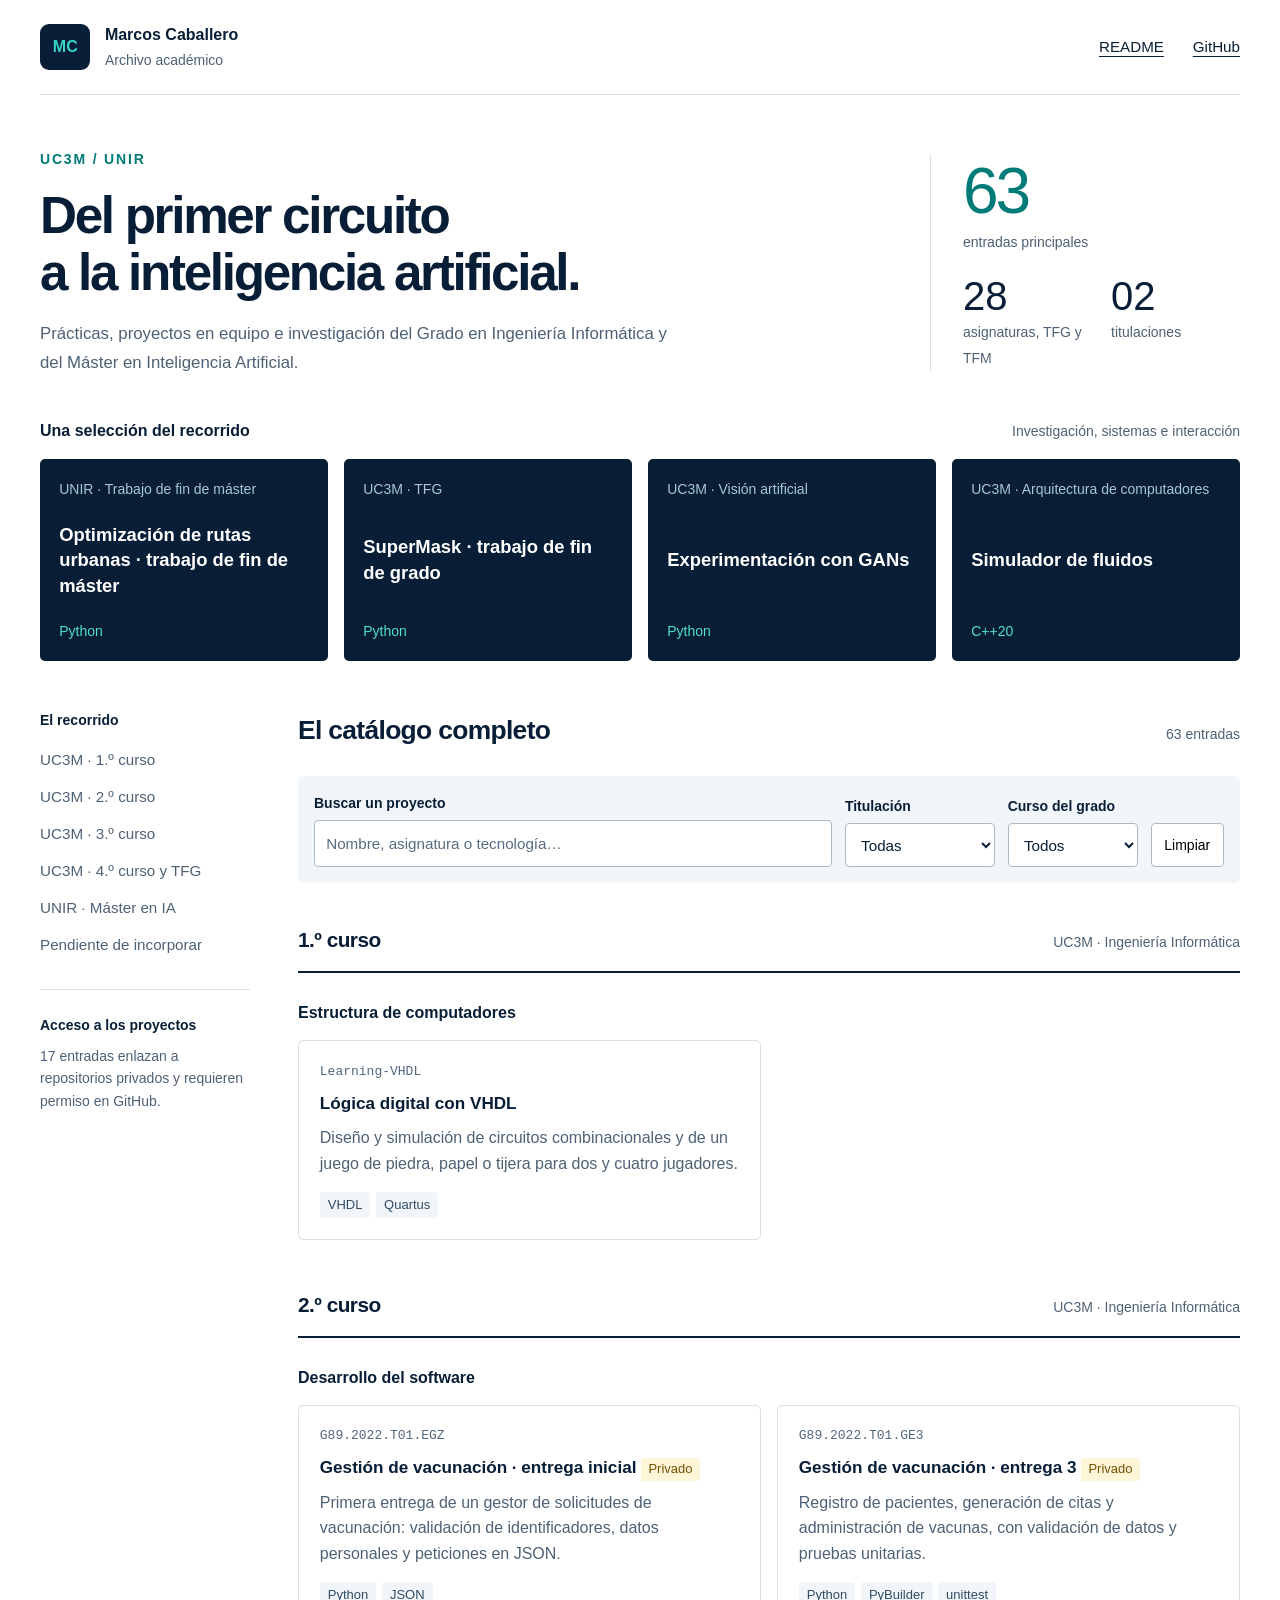
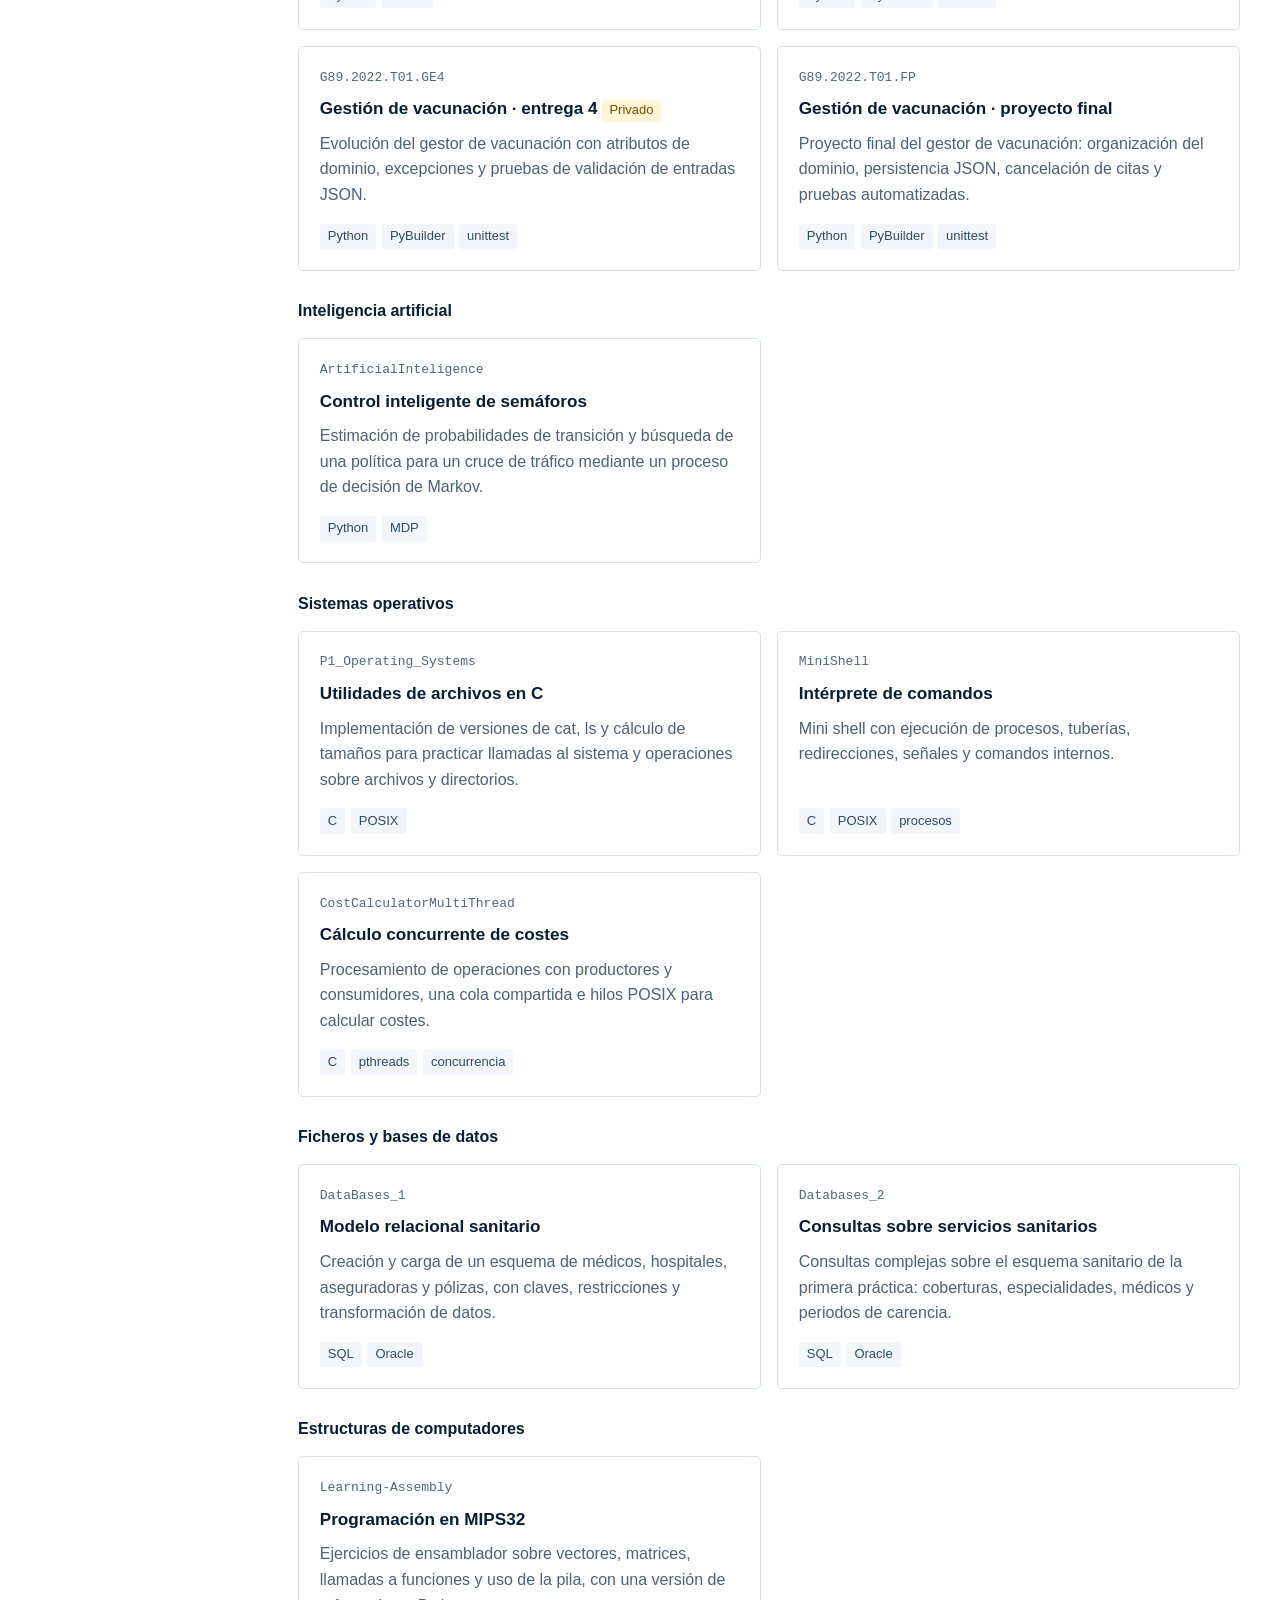
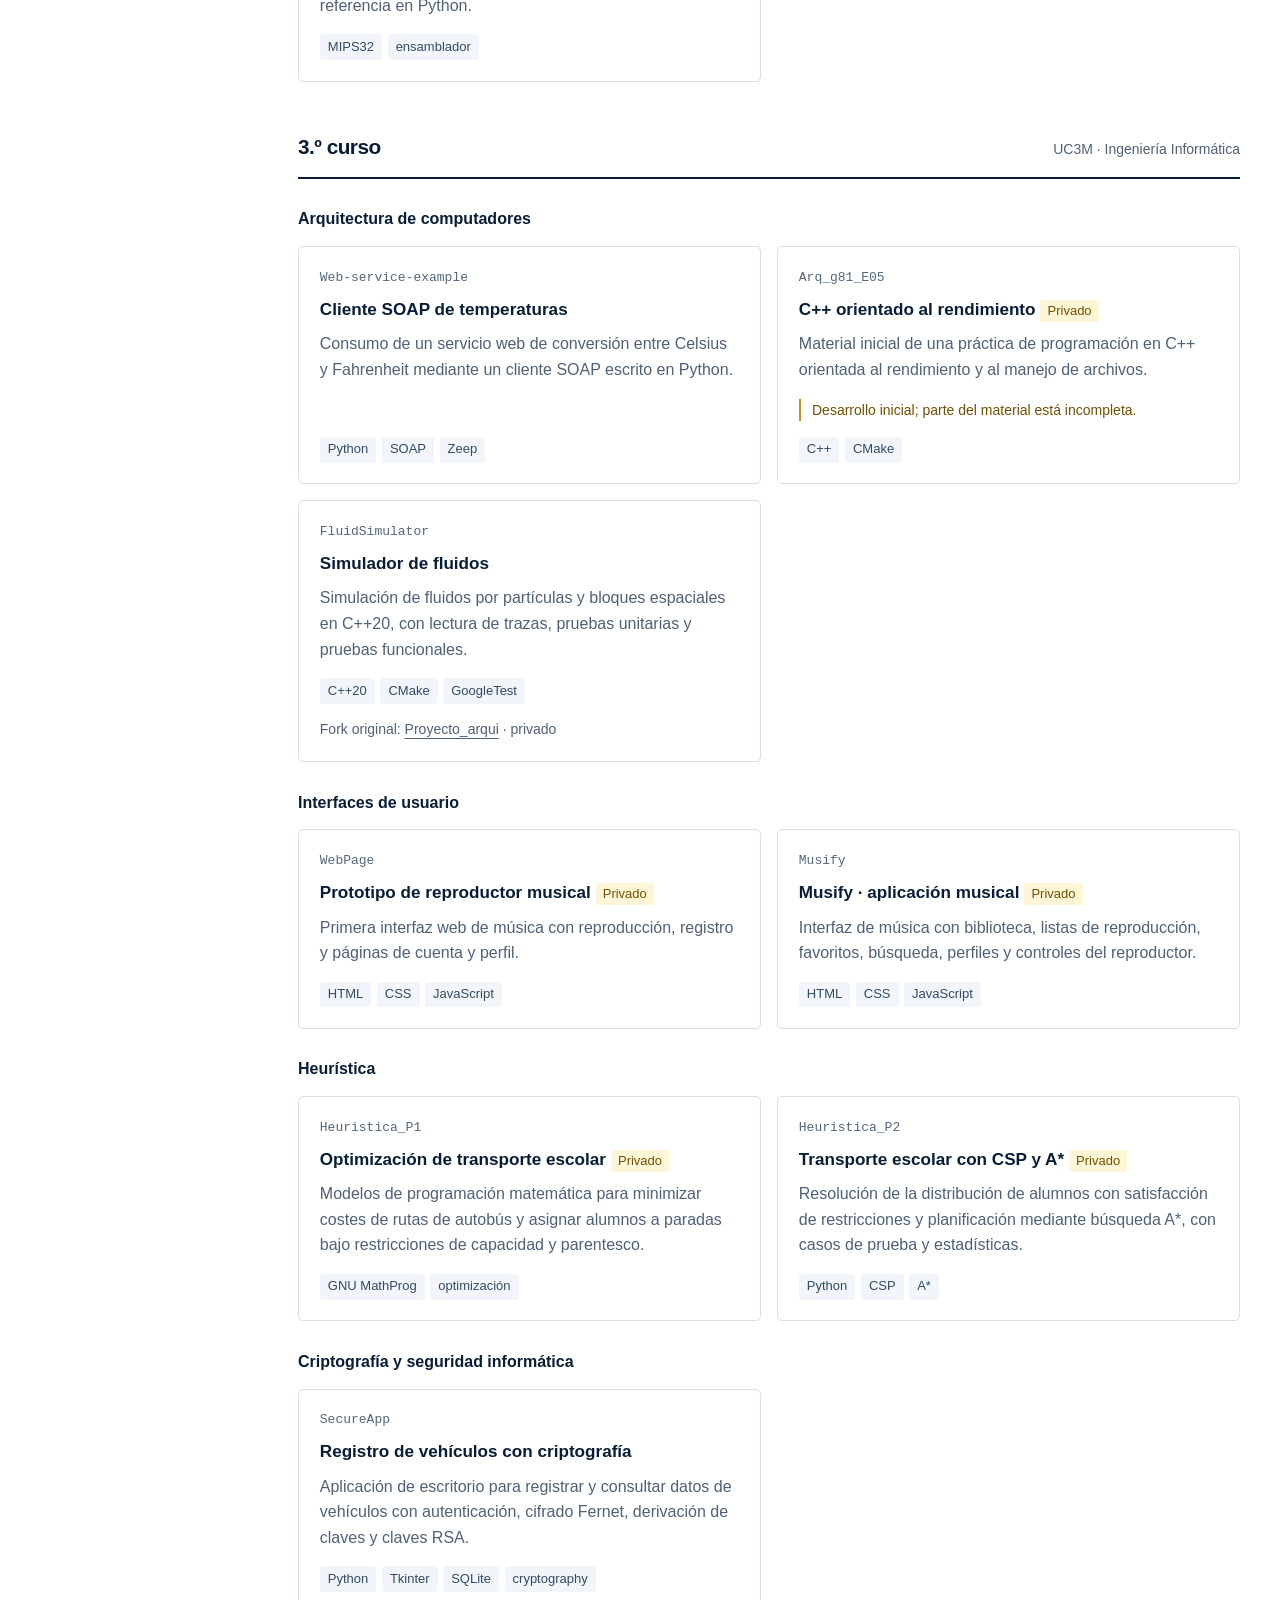
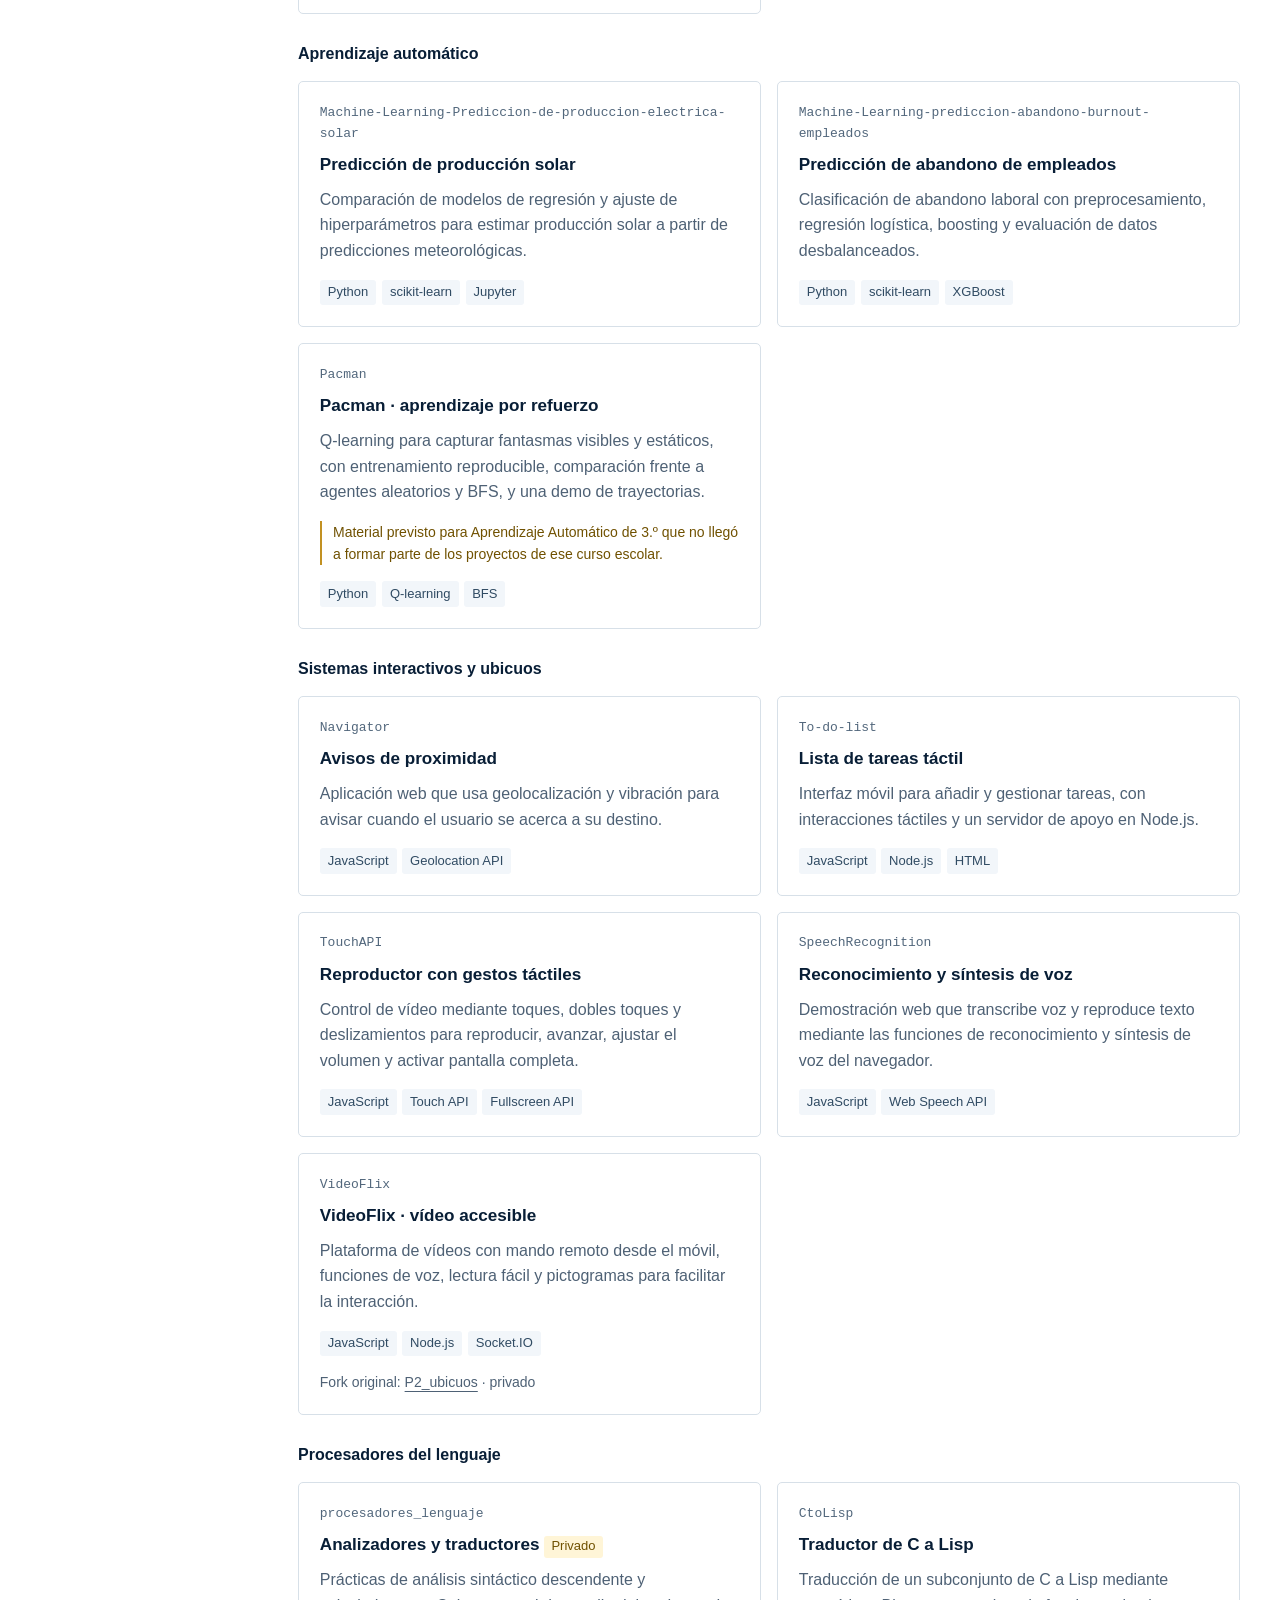
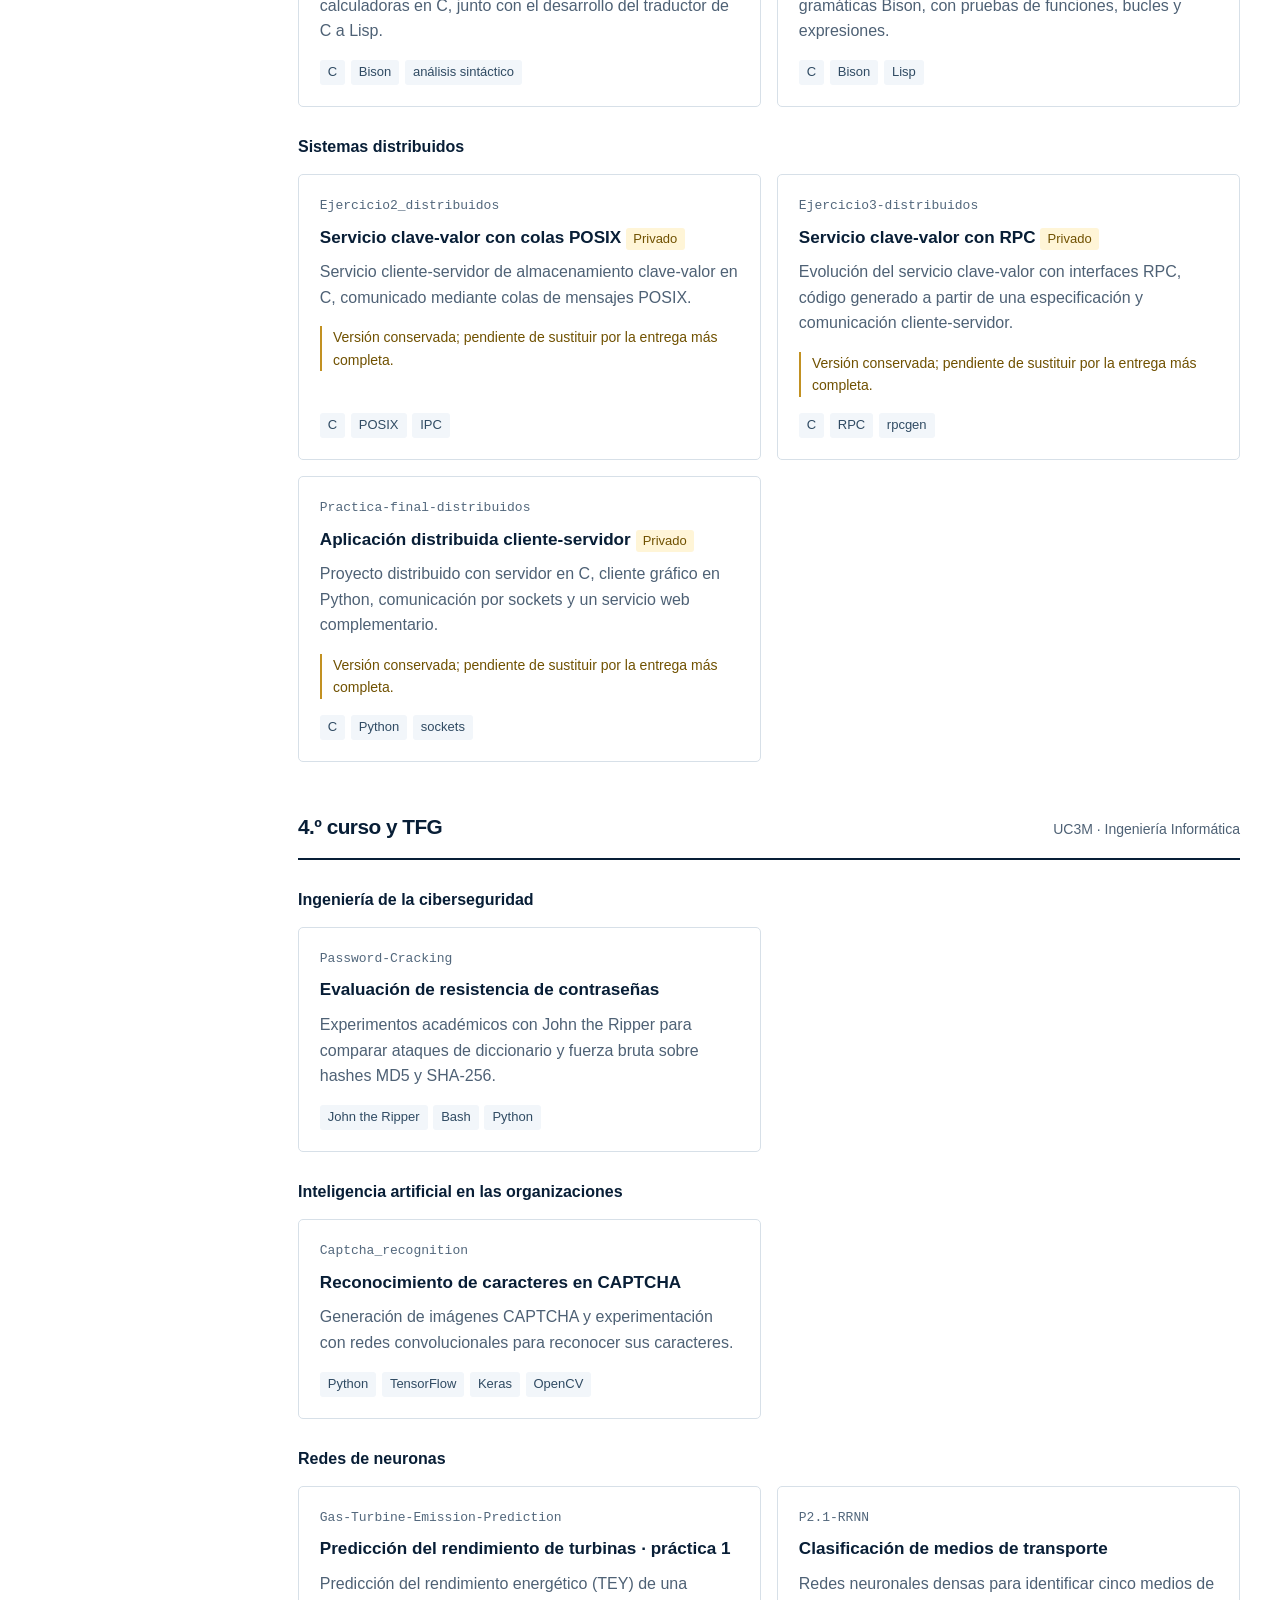
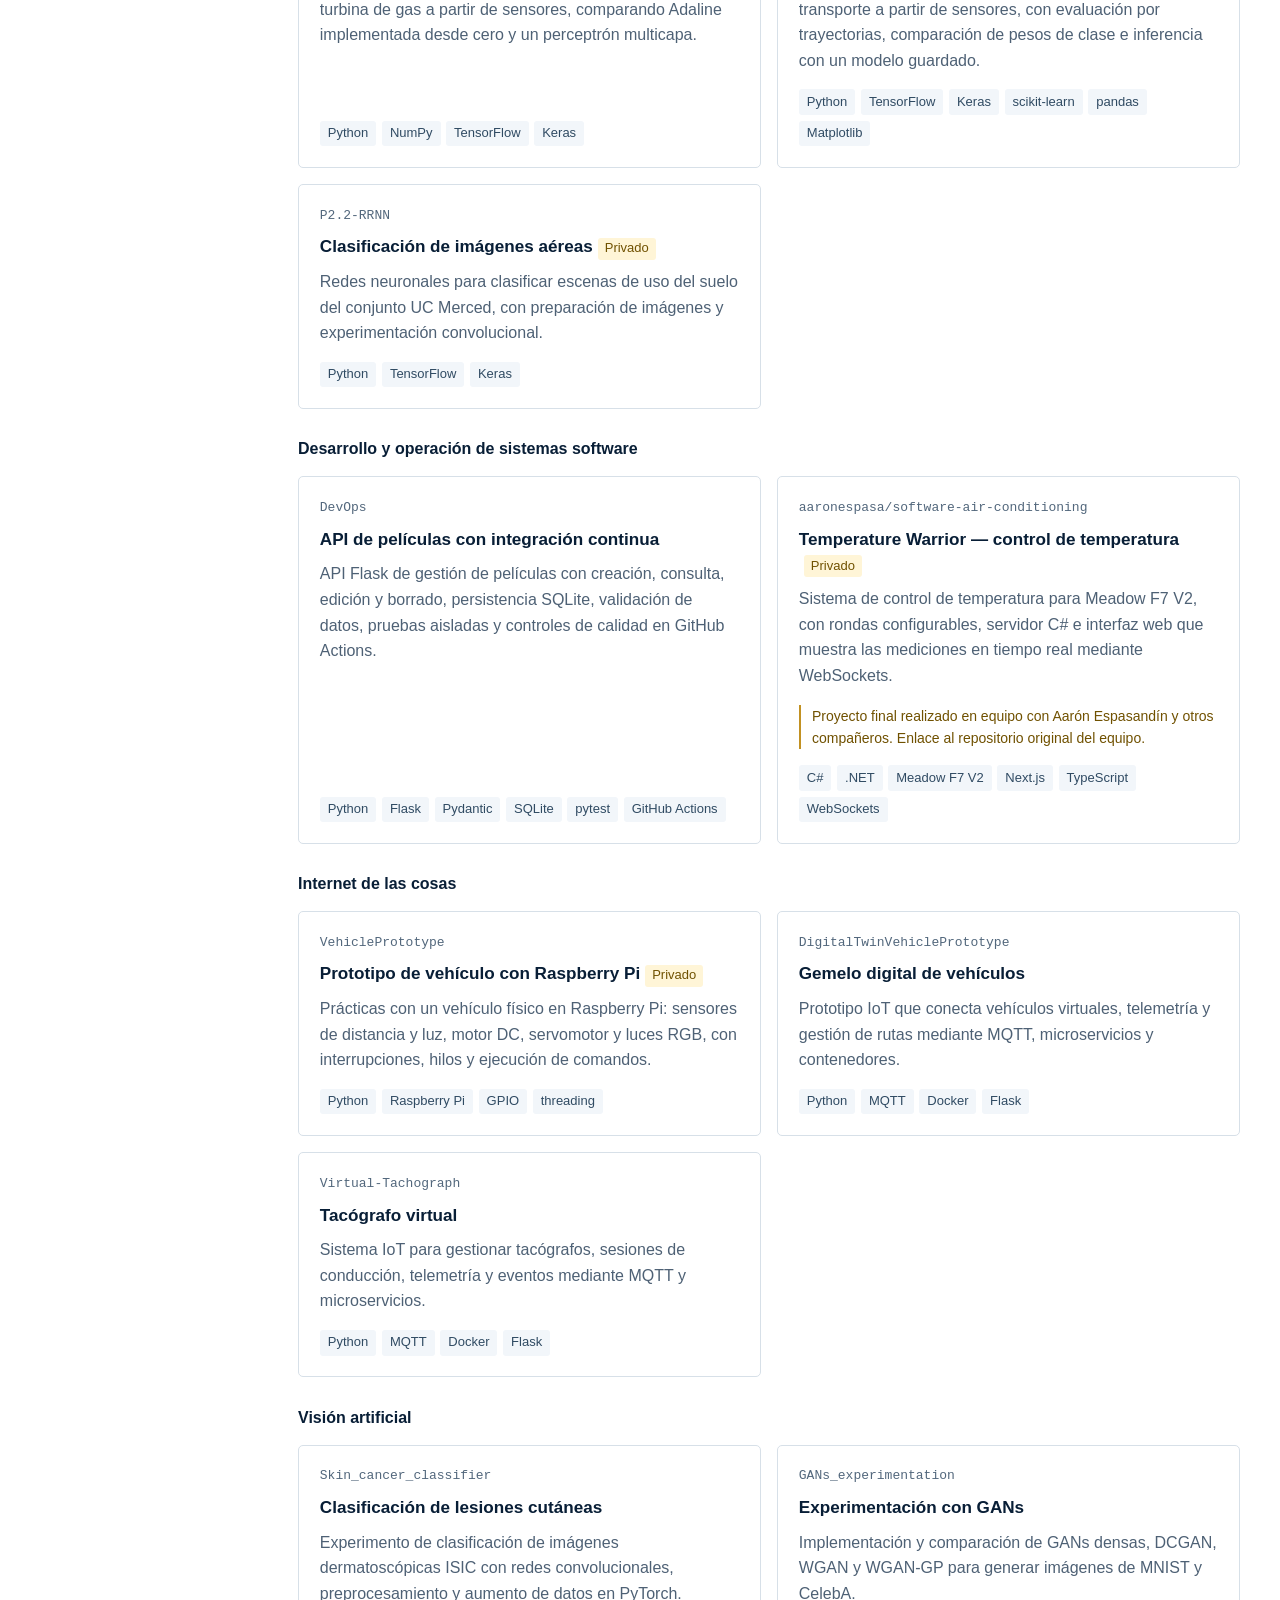
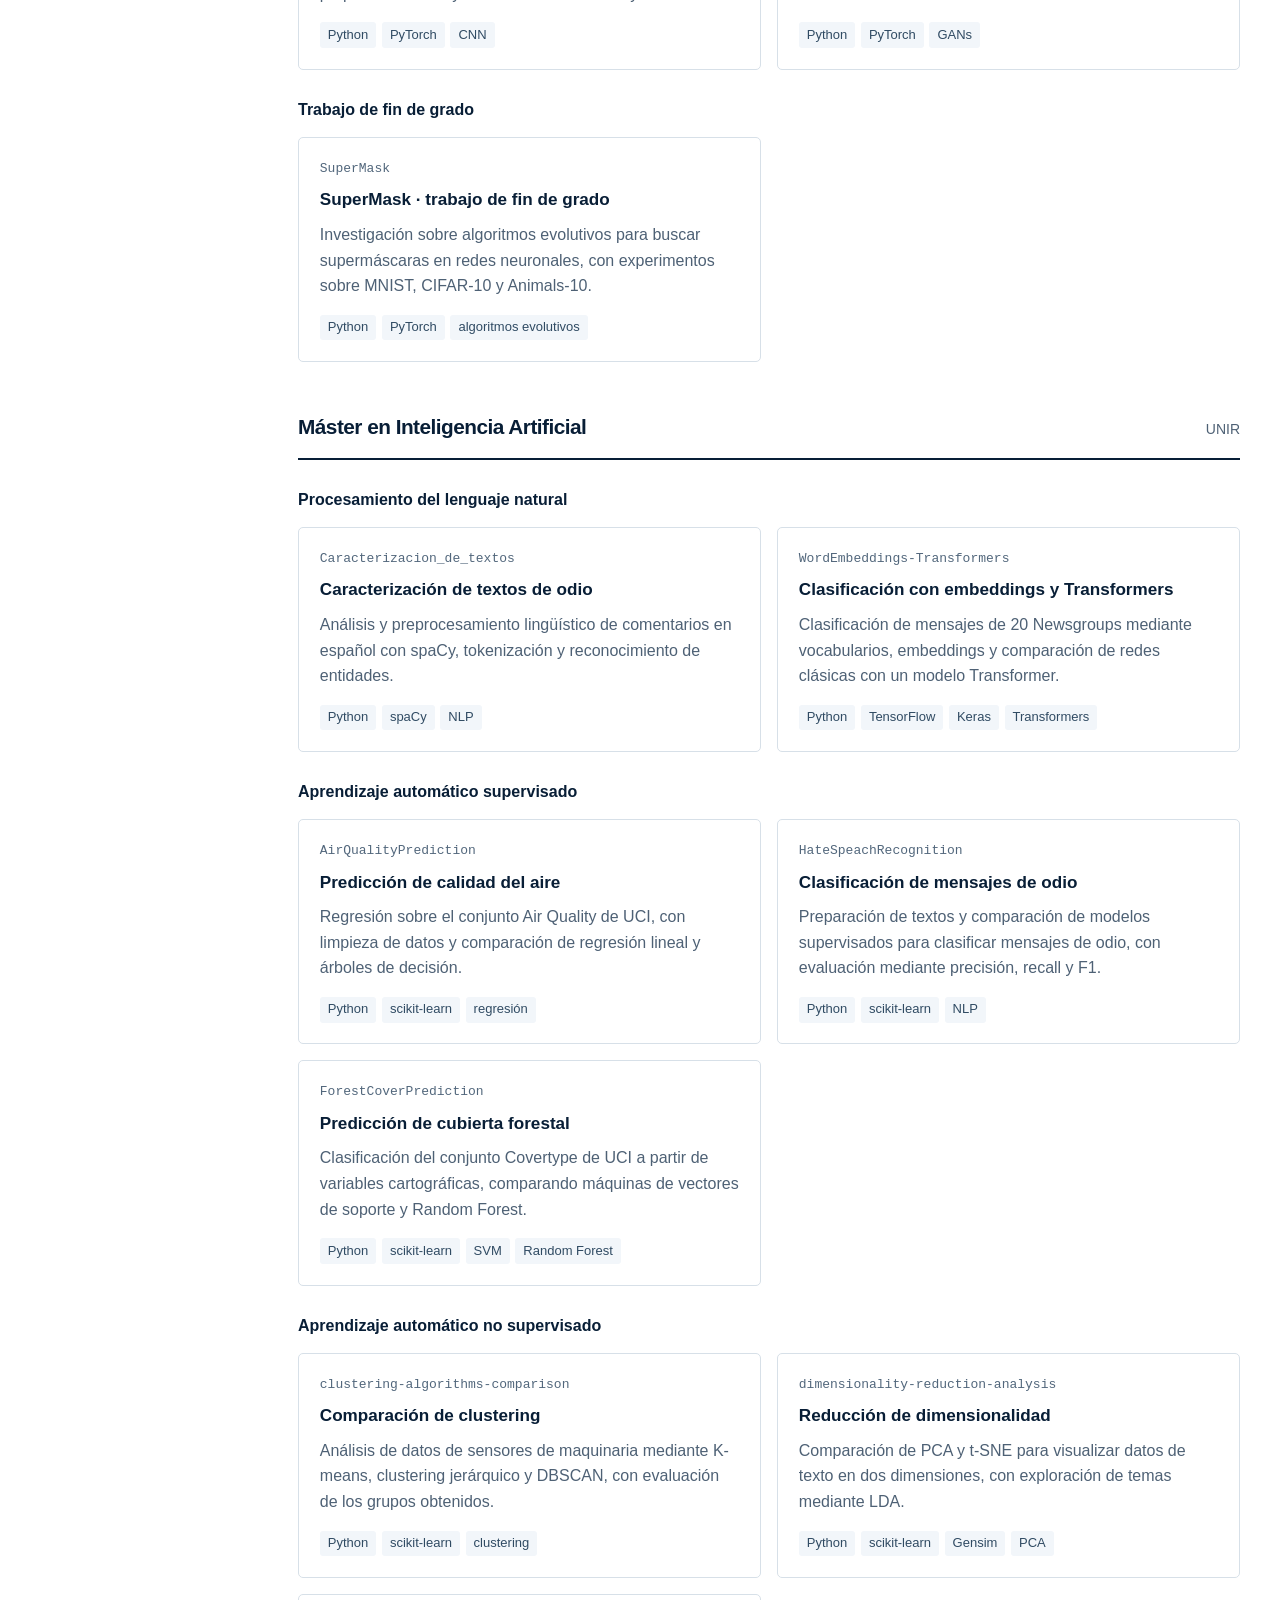
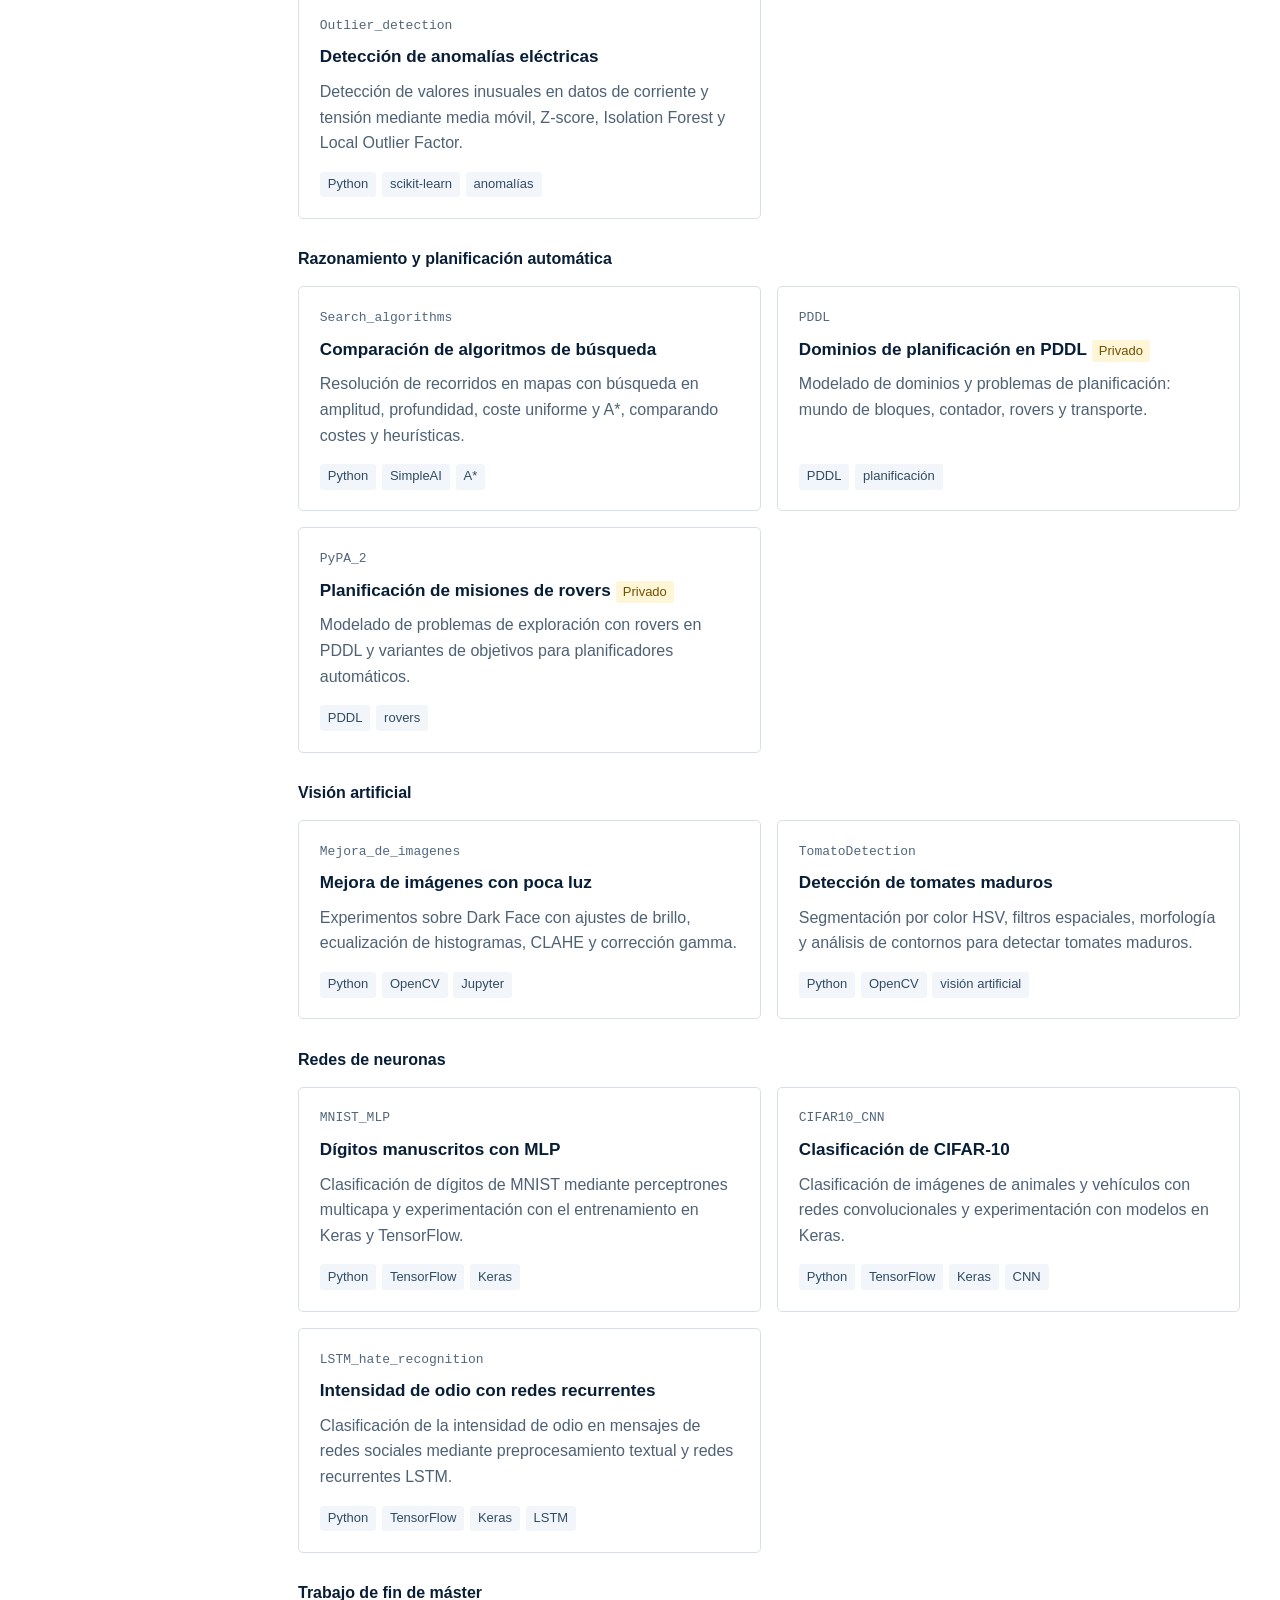
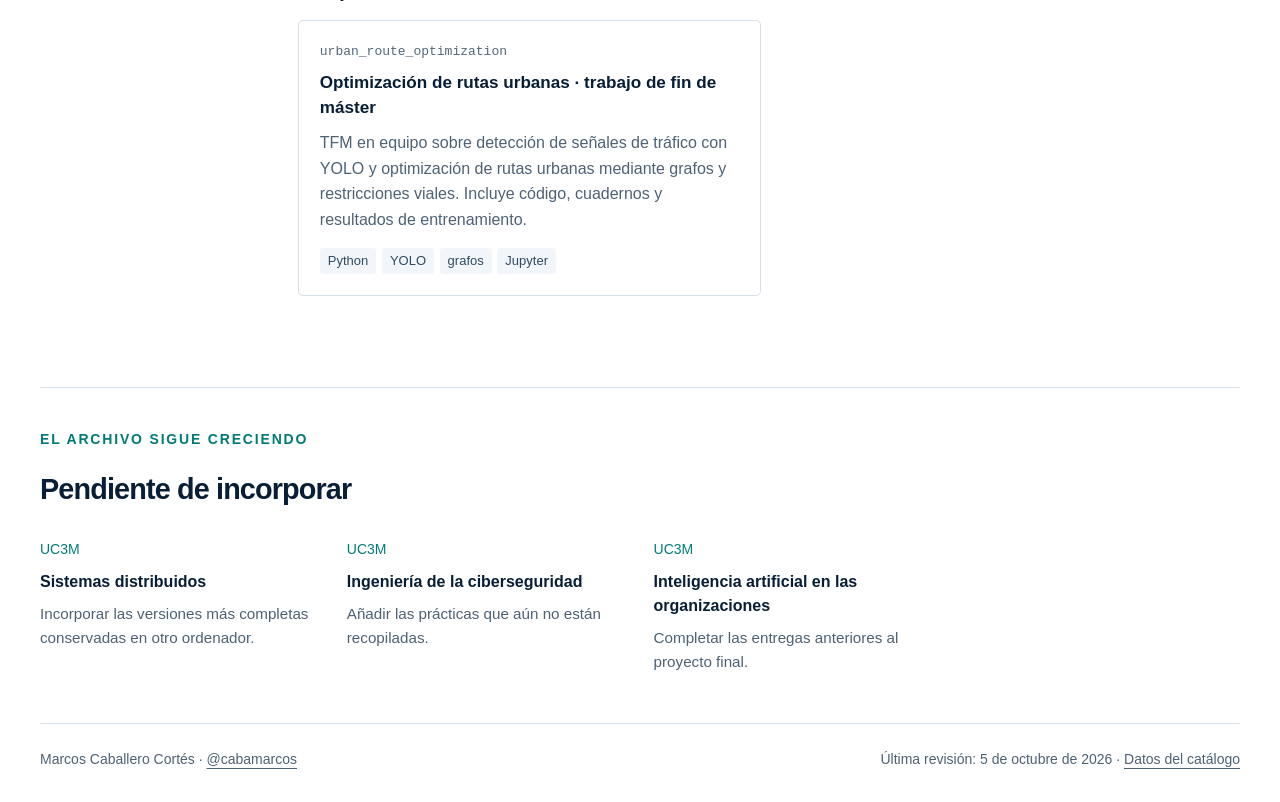
==== commit f777450c: "docs: reorder featured projects and remove VideoFlix from highlights" ====
--- a/docs/index.html
+++ b/docs/index.html
@@ -21,7 +21,7 @@
       <div><p class="eyebrow">UC3M / UNIR</p><h1 id="page-title">Del primer circuito<br>a la inteligencia artificial.</h1><p class="lead">Prácticas, proyectos en equipo e investigación del Grado en Ingeniería Informática y del Máster en Inteligencia Artificial.</p></div>
       <div class="totals"><div><strong>63</strong><span>entradas principales</span></div><div><strong>28</strong><span>asignaturas, TFG y TFM</span></div><div><strong>02</strong><span>titulaciones</span></div></div>
     </section>
-    <section class="featured" aria-labelledby="destacados"><div class="section-label"><h2 id="destacados">Una selección del recorrido</h2><span>Investigación, sistemas e interacción</span></div><div class="featured-grid"><a class="feature" href="https://github.com/cabamarcos/FluidSimulator"><small>UC3M · Arquitectura de computadores</small><h3>Simulador de fluidos</h3><span>C++20</span></a><a class="feature" href="https://github.com/cabamarcos/VideoFlix"><small>UC3M · Sistemas interactivos y ubicuos</small><h3>VideoFlix · vídeo accesible</h3><span>JavaScript</span></a><a class="feature" href="https://github.com/cabamarcos/GANs_experimentation"><small>UC3M · Visión artificial</small><h3>Experimentación con GANs</h3><span>Python</span></a><a class="feature" href="https://github.com/cabamarcos/SuperMask"><small>UC3M · TFG</small><h3>SuperMask · trabajo de fin de grado</h3><span>Python</span></a><a class="feature" href="https://github.com/GabiGR67/urban_route_optimization"><small>UNIR · Trabajo de fin de máster</small><h3>Optimización de rutas urbanas · trabajo de fin de máster</h3><span>Python</span></a></div></section>
+    <section class="featured" aria-labelledby="destacados"><div class="section-label"><h2 id="destacados">Una selección del recorrido</h2><span>Investigación, sistemas e interacción</span></div><div class="featured-grid"><a class="feature" href="https://github.com/GabiGR67/urban_route_optimization"><small>UNIR · Trabajo de fin de máster</small><h3>Optimización de rutas urbanas · trabajo de fin de máster</h3><span>Python</span></a><a class="feature" href="https://github.com/cabamarcos/SuperMask"><small>UC3M · TFG</small><h3>SuperMask · trabajo de fin de grado</h3><span>Python</span></a><a class="feature" href="https://github.com/cabamarcos/GANs_experimentation"><small>UC3M · Visión artificial</small><h3>Experimentación con GANs</h3><span>Python</span></a><a class="feature" href="https://github.com/cabamarcos/FluidSimulator"><small>UC3M · Arquitectura de computadores</small><h3>Simulador de fluidos</h3><span>C++20</span></a></div></section>
     <div class="catalog-layout">
       <aside class="side"><h2>El recorrido</h2><nav aria-label="Índice del catálogo"><a href="#uc3m-1">UC3M · 1.º curso</a><a href="#uc3m-2">UC3M · 2.º curso</a><a href="#uc3m-3">UC3M · 3.º curso</a><a href="#uc3m-4">UC3M · 4.º curso y TFG</a><a href="#unir">UNIR · Máster en IA</a><a href="#pendiente">Pendiente de incorporar</a></nav><p class="access-note"><strong>Acceso a los proyectos</strong>17 entradas enlazan a repositorios privados y requieren permiso en GitHub.</p></aside>
       <section id="catalogo" class="catalog" aria-labelledby="catalog-title">
